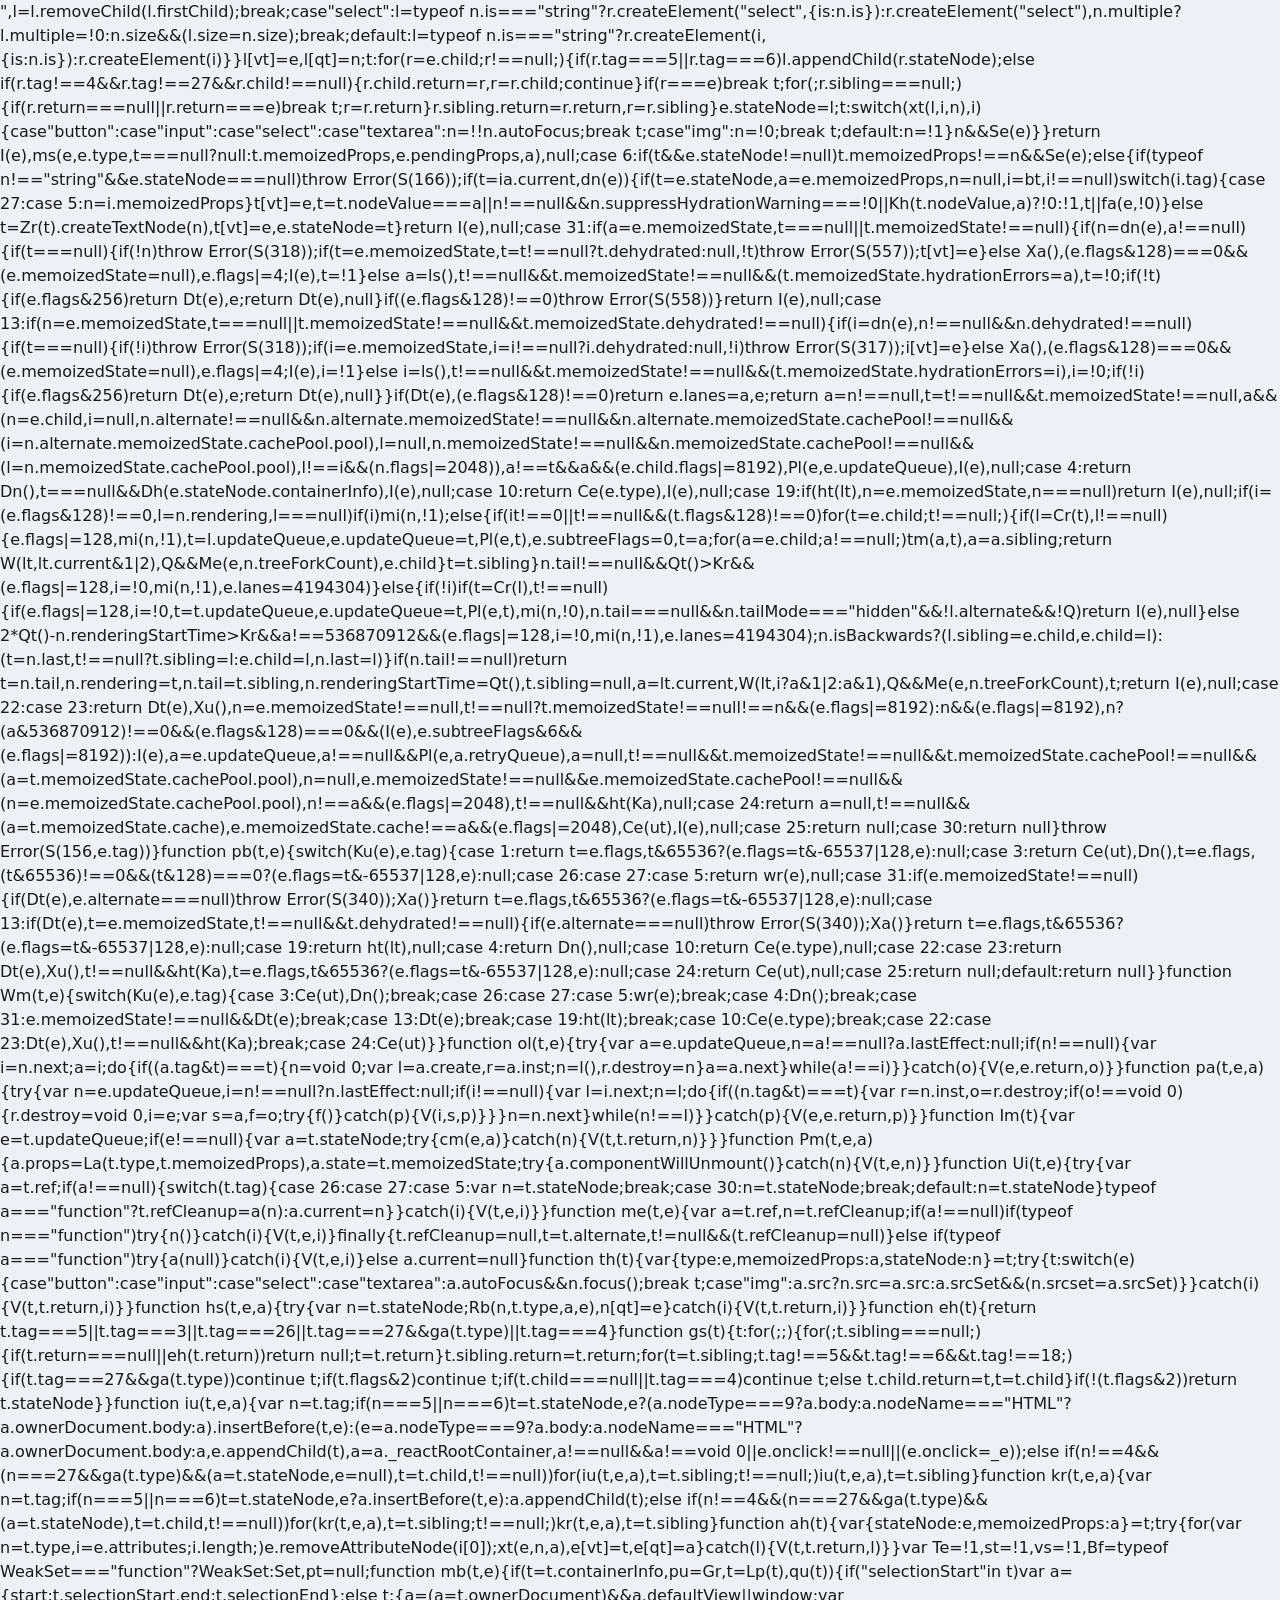
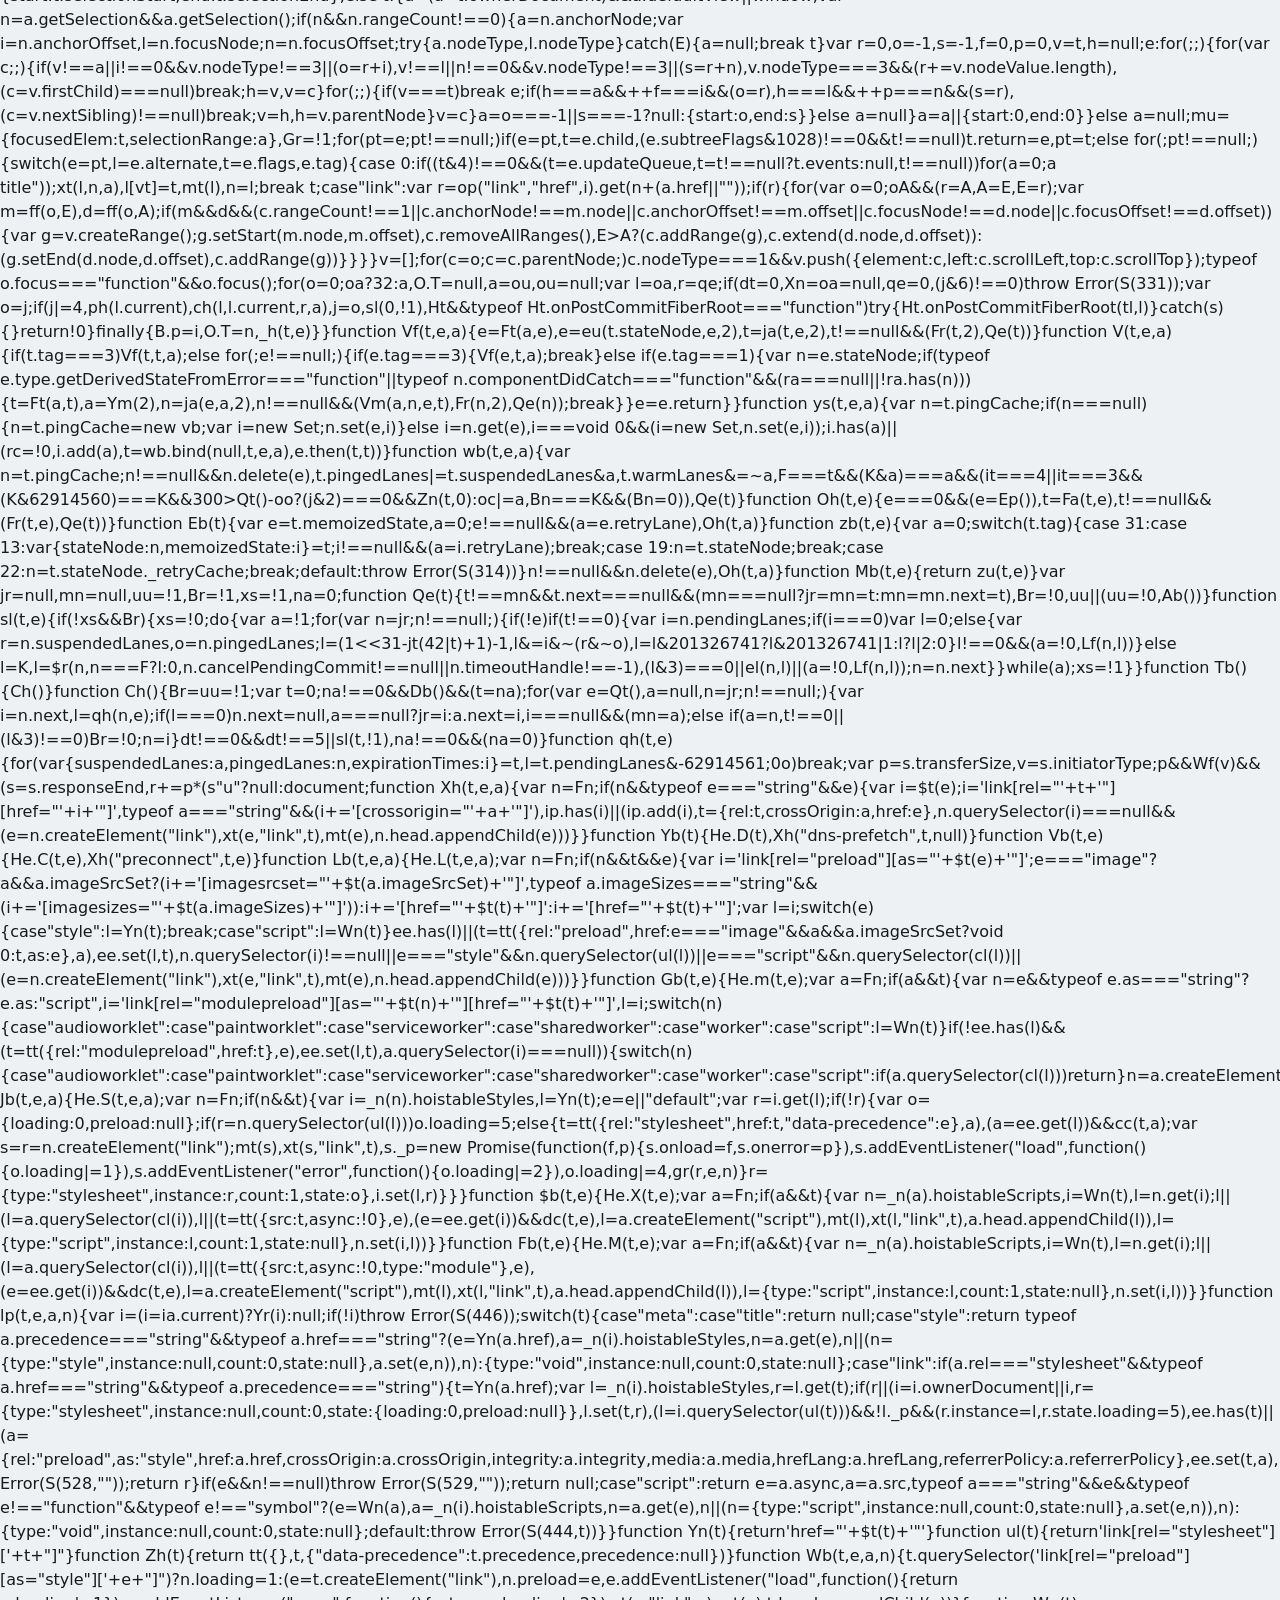
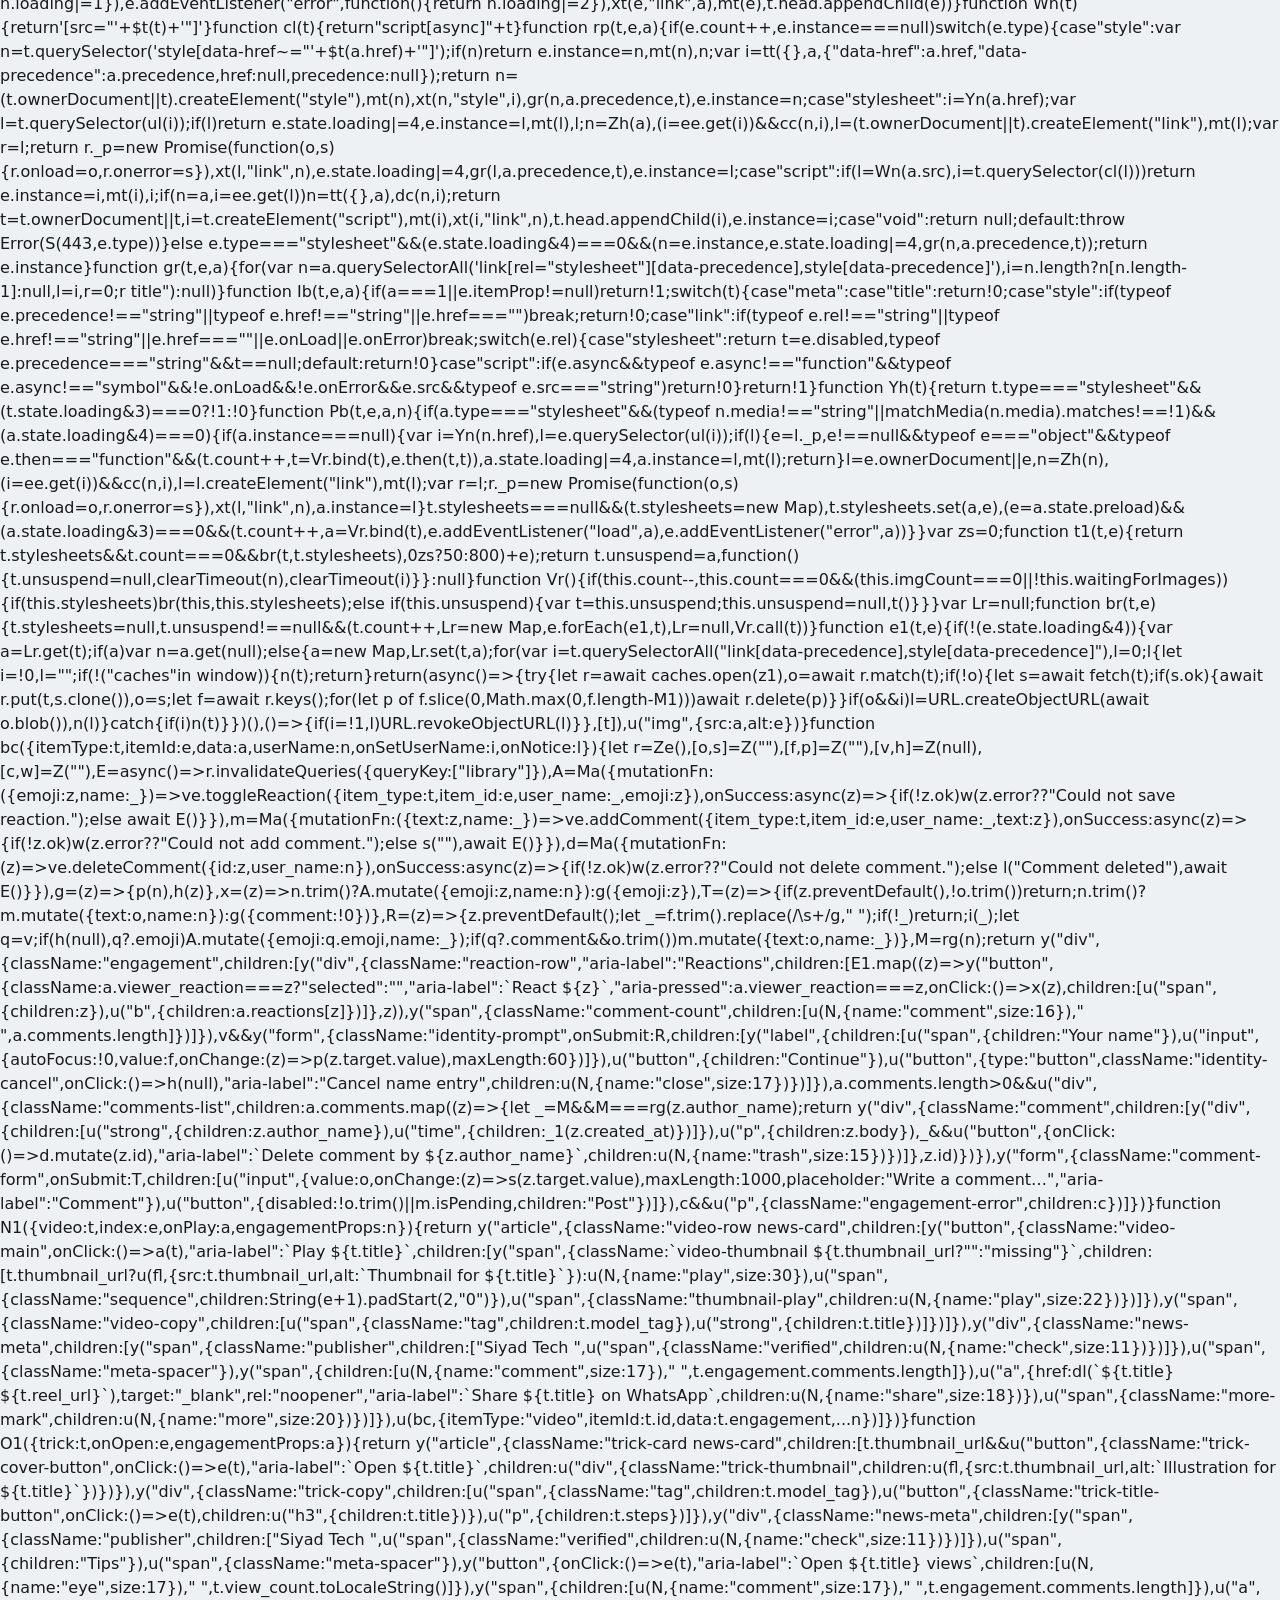
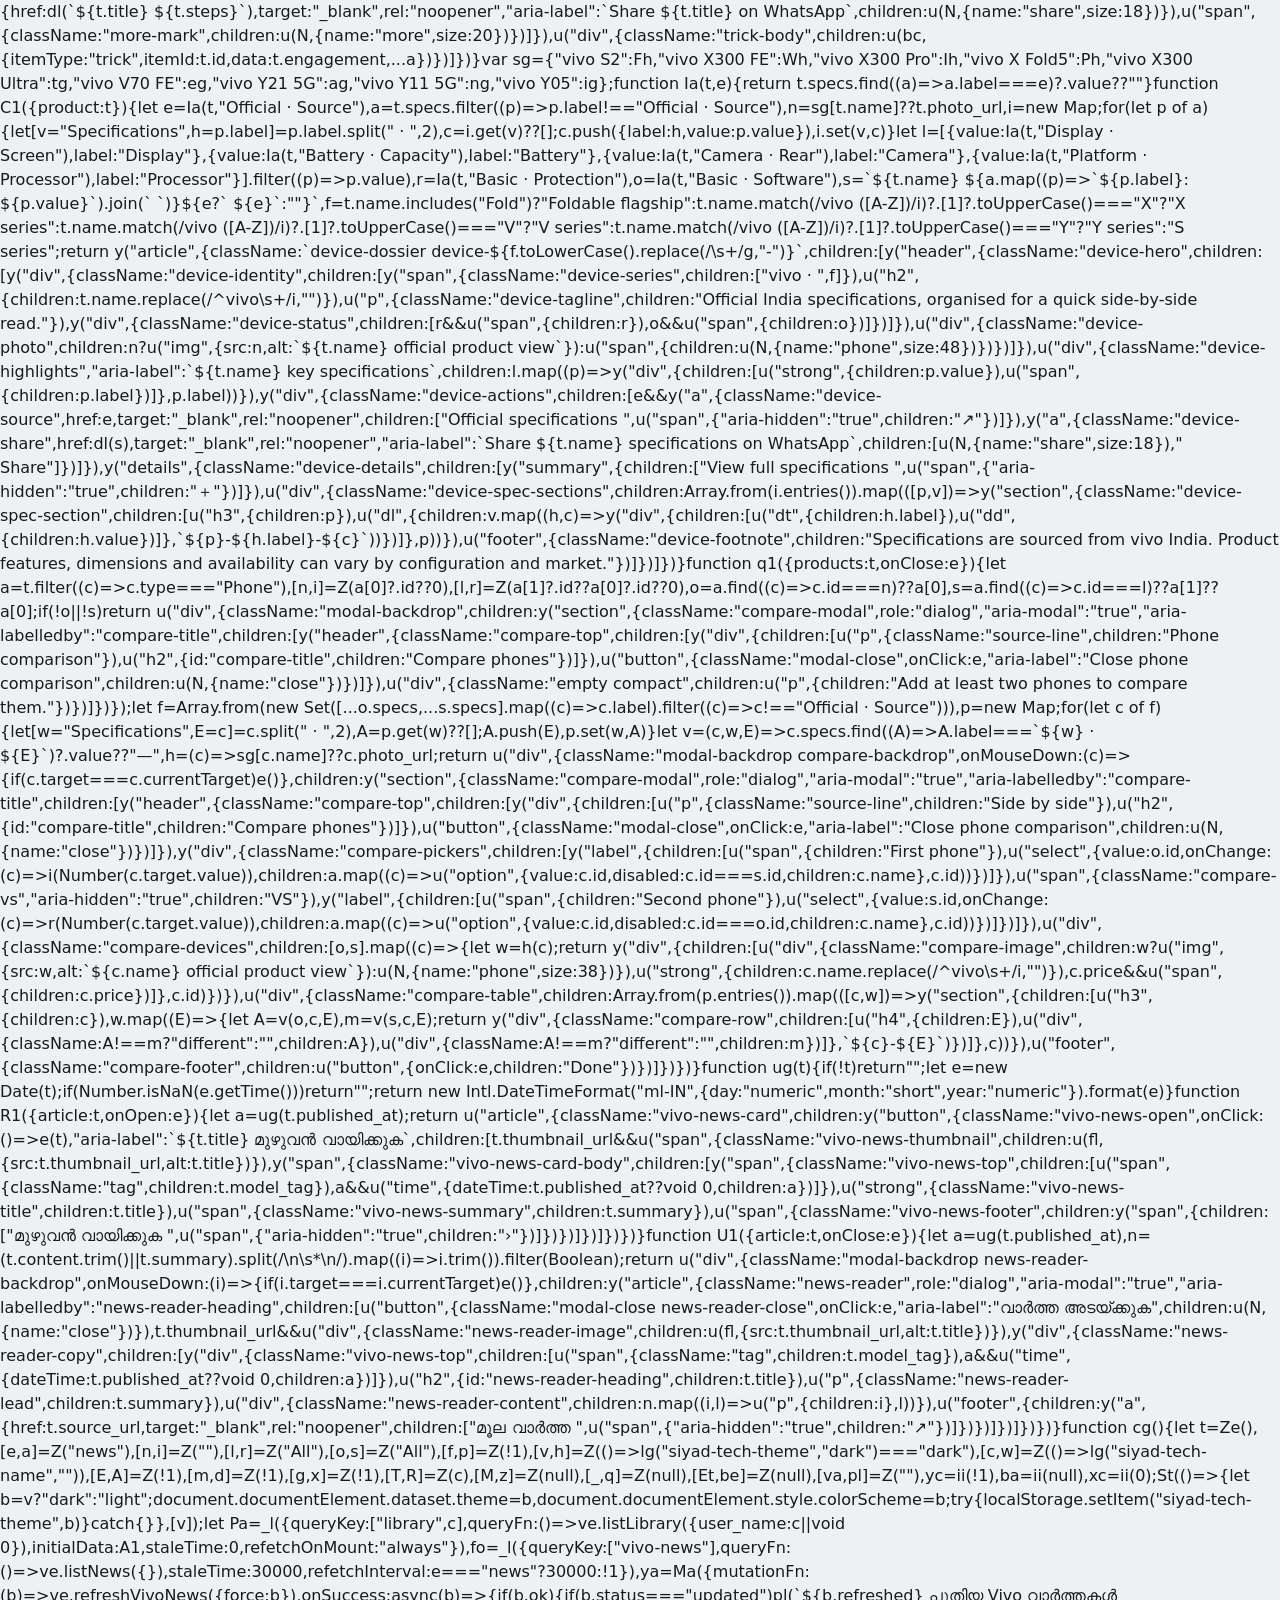
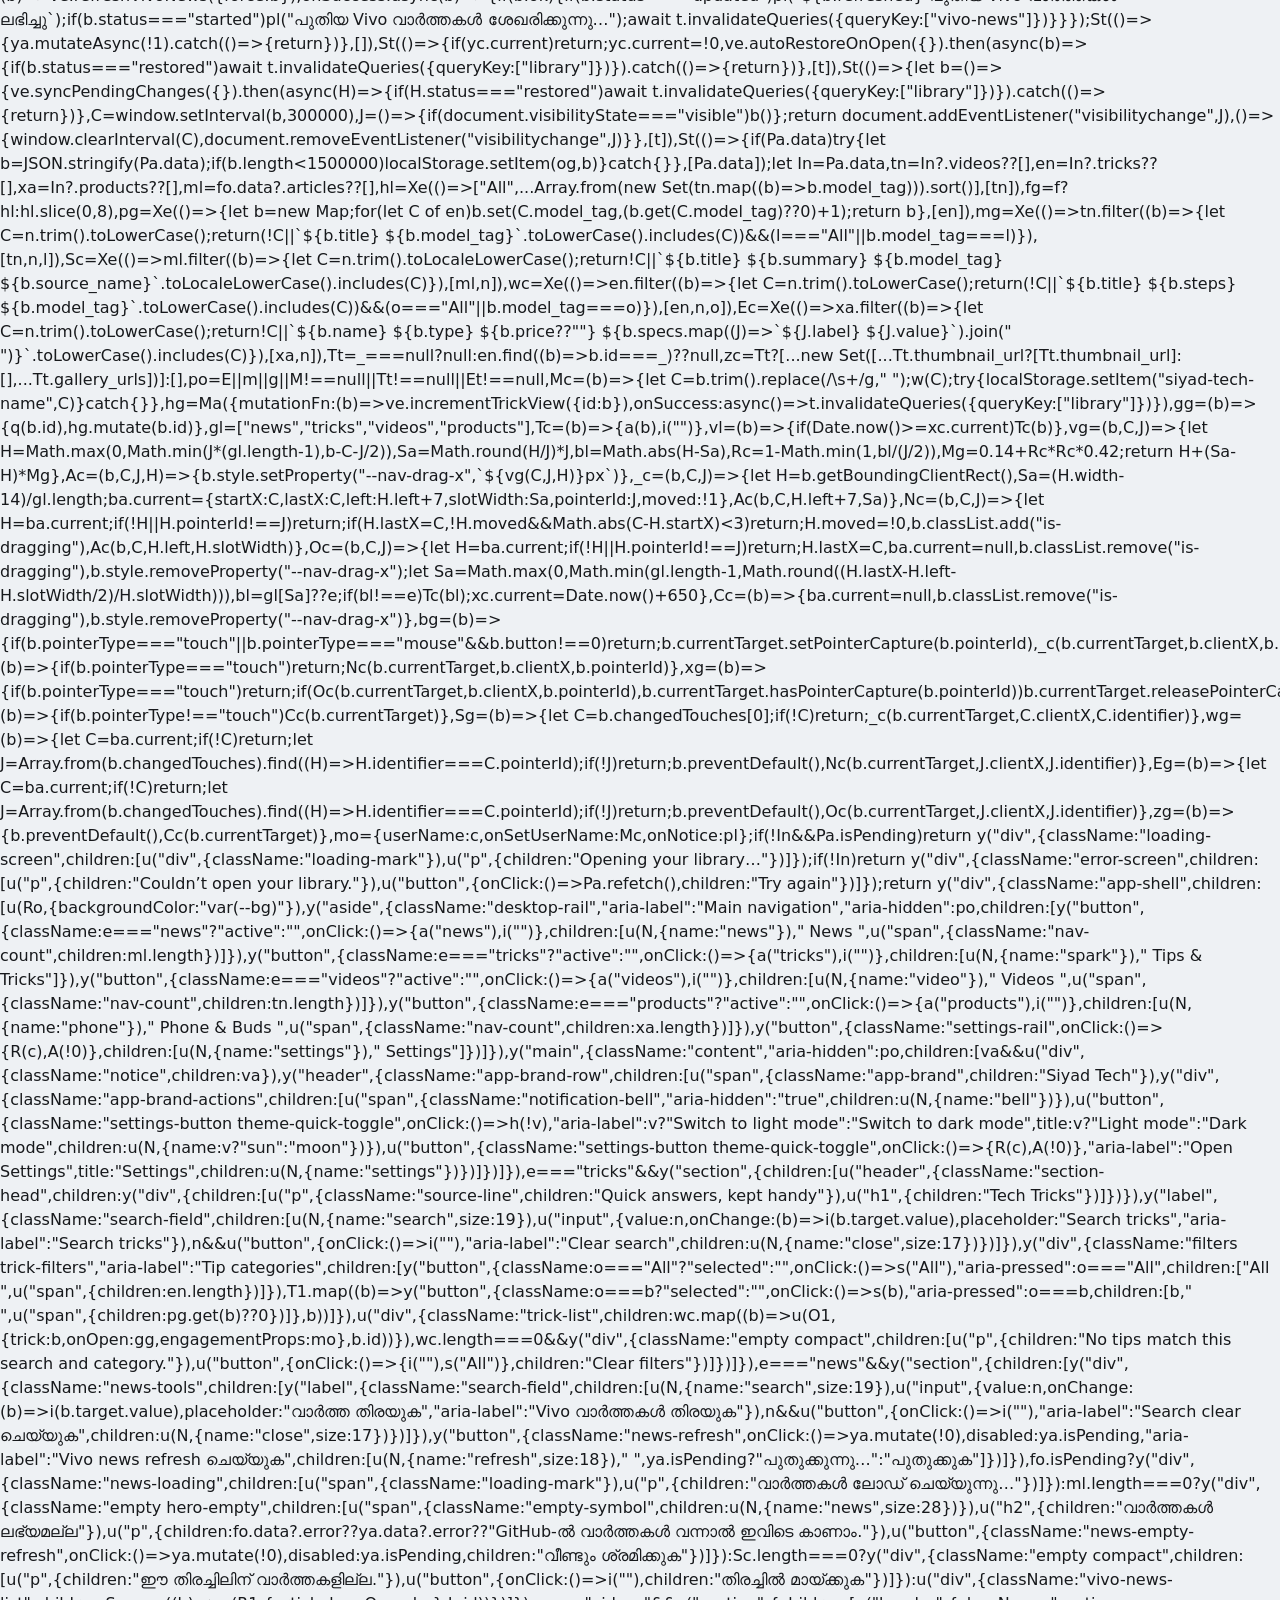
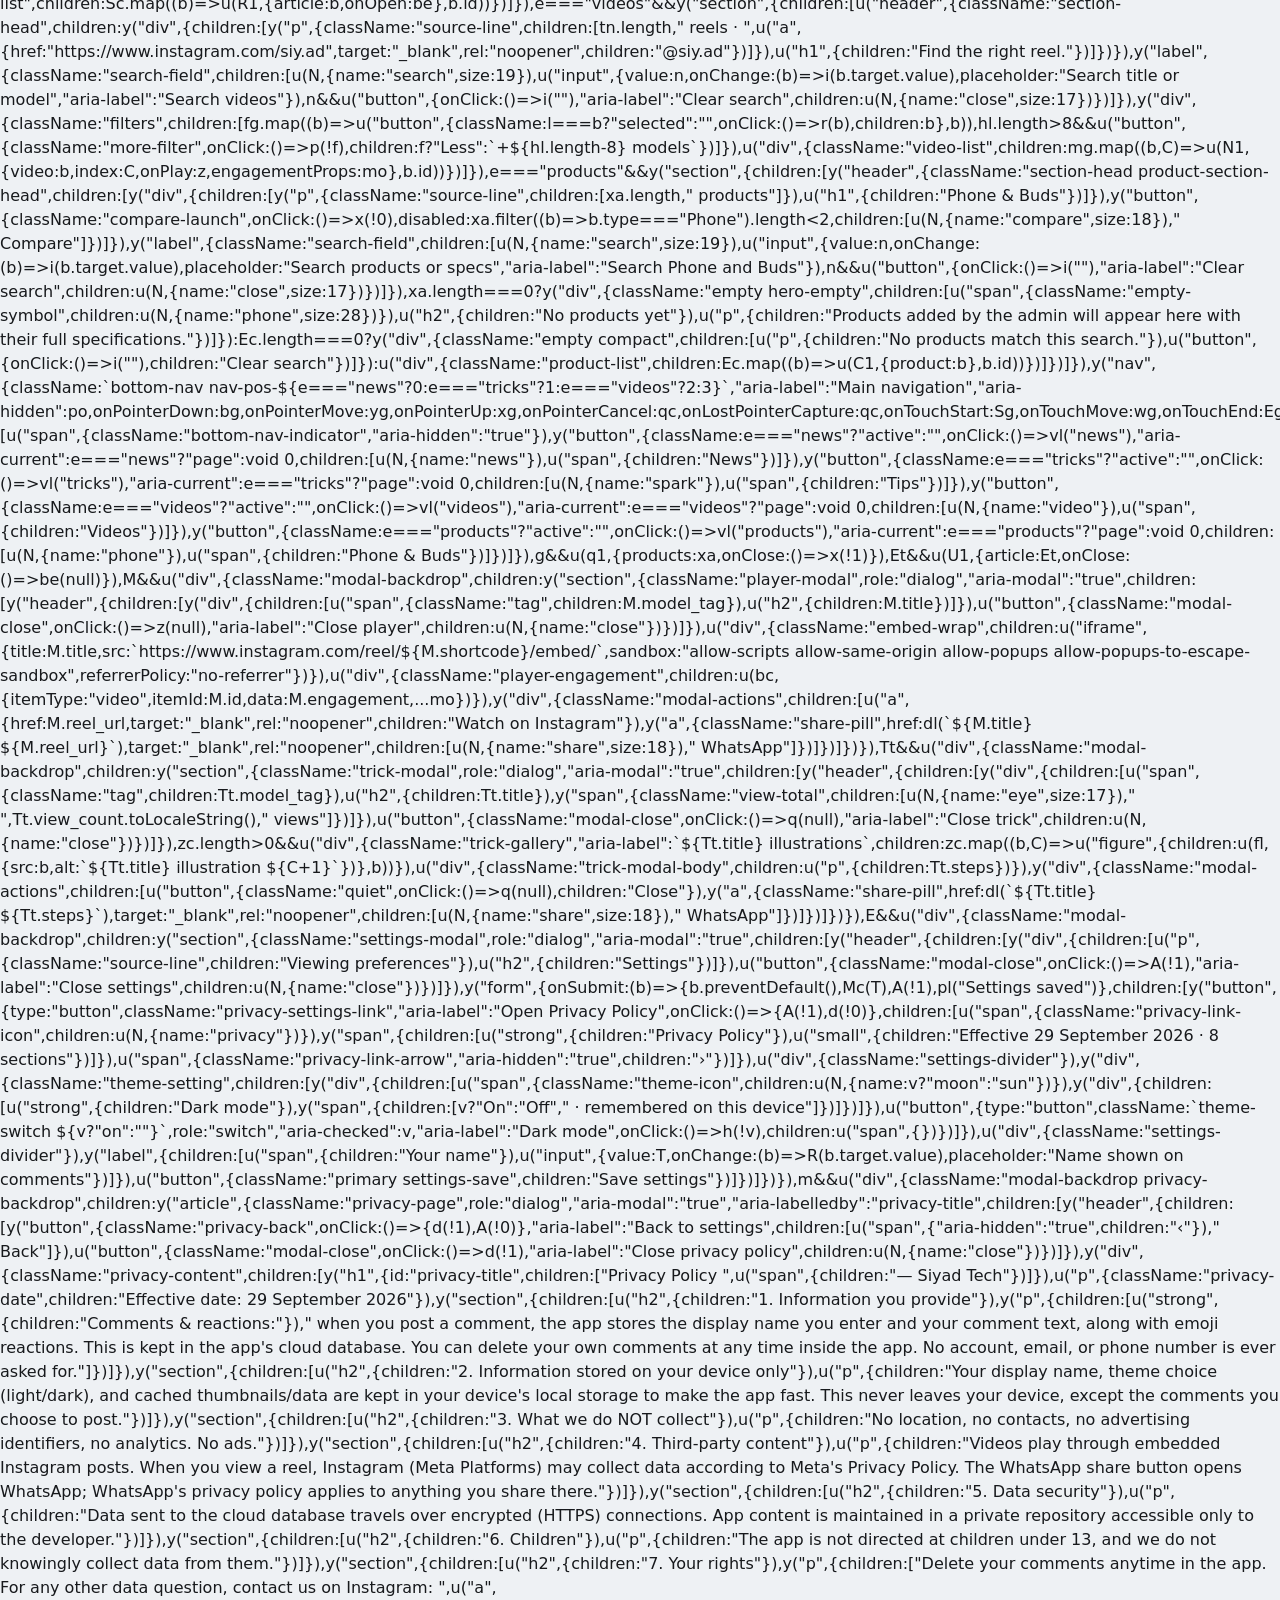
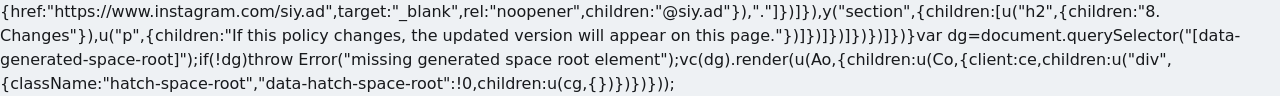
==== shot.html @ 083052ea "Temp screenshot page" ====
<!doctype html>
<html lang="ml">
<head>
<meta charset="utf-8">
<meta name="viewport" content="width=device-width, initial-scale=1, viewport-fit=cover">
<title>Siyad Tech</title>
<style>
:root{--buncss-light:initial;--buncss-dark: ;color-scheme:light dark;--twsa-safe-area-inset-top:env(safe-area-inset-top,0px);--twsa-safe-area-inset-right:env(safe-area-inset-right,0px);--twsa-safe-area-inset-bottom:env(safe-area-inset-bottom,0px);--twsa-safe-area-inset-left:env(safe-area-inset-left,0px)}@media (prefers-color-scheme:dark){:root{--buncss-light: ;--buncss-dark:initial}}html,[data-generated-space-root]{height:100%;min-height:100%}[data-generated-space-root]{overflow:auto;position:fixed;scrollbar-width:none;inset:0}.hatch-space-root[data-hatch-space-root]{--hatch-space-bottom-padding:calc(var(--bottom-padding,0px) + env(safe-area-inset-bottom,0px));box-sizing:border-box;min-height:calc(100% + var(--header-height,0px) + var(--hatch-space-bottom-padding));min-height:calc(100dvh + var(--header-height,0px) + var(--hatch-space-bottom-padding));padding-top:var(--header-height,0px);padding-bottom:var(--hatch-space-bottom-padding);background:var(--bg,#f4f7fb);color:var(--text,#0f172a)}@media (prefers-color-scheme:dark){.hatch-space-root[data-hatch-space-root]{background:var(--bg,#0c111b);color:var(--text,#e5eef9)}}[data-generated-space-root]::-webkit-scrollbar{display:none}/*! tailwindcss v4.0.9 | MIT License | https://tailwindcss.com */@layer theme,base,components,utilities;@layer theme{:root,:host{--default-transition-duration:.15s;--default-transition-timing-function:cubic-bezier(.4,0,.2,1)}}@layer base{*,:after,:before{box-sizing:border-box;border:0 solid;margin:0;padding:0}::backdrop{box-sizing:border-box;border:0 solid;margin:0;padding:0}::-webkit-file-upload-button{box-sizing:border-box;border:0 solid;margin:0;padding:0}::file-selector-button{box-sizing:border-box;border:0 solid;margin:0;padding:0}html,:host{-webkit-text-size-adjust:100%;tab-size:4;font-feature-settings:initial;font-variation-settings:initial;-webkit-tap-highlight-color:transparent;font-family:ui-sans-serif,system-ui,-apple-system,BlinkMacSystemFont,Segoe UI,Roboto,Noto Sans,Ubuntu,Cantarell,Helvetica Neue,sans-serif,Apple Color Emoji,Segoe UI Emoji,Segoe UI Symbol,Noto Color Emoji;line-height:1.5}hr{color:inherit;border-top-width:1px;height:0}abbr:where([title]){-webkit-text-decoration:underline dotted;text-decoration:underline dotted}h1,h2,h3,h4,h5,h6{font-size:inherit;font-weight:inherit}a{color:inherit;-webkit-text-decoration:inherit;text-decoration:inherit}b,strong{font-weight:bolder}code,kbd,samp,pre{font-feature-settings:initial;font-variation-settings:initial;font-family:ui-monospace,SFMono-Regular,Menlo,Monaco,Consolas,Liberation Mono,Courier New,monospace;font-size:1em}small{font-size:80%}sub,sup{position:relative;vertical-align:baseline;font-size:75%;line-height:0}sub{bottom:-.25em}sup{top:-.5em}table{text-indent:0;border-color:inherit;border-collapse:collapse}:-moz-focusring{outline:auto}progress{vertical-align:baseline}summary{display:list-item}ol,ul,menu{list-style:none}img,svg,video,canvas,audio,iframe,embed,object{display:block;vertical-align:middle}img,video{max-width:100%;height:auto}button,input,select,optgroup,textarea{font:inherit;font-feature-settings:inherit;font-variation-settings:inherit;letter-spacing:inherit;color:inherit;opacity:1;background-color:#0000;border-radius:0}::-webkit-file-upload-button{font:inherit;font-feature-settings:inherit;font-variation-settings:inherit;letter-spacing:inherit;color:inherit;opacity:1;background-color:#0000;border-radius:0}::file-selector-button{font:inherit;font-feature-settings:inherit;font-variation-settings:inherit;letter-spacing:inherit;color:inherit;opacity:1;background-color:#0000;border-radius:0}:where(select:-webkit-any([multiple],[size])) optgroup{font-weight:bolder}:where(select:-moz-any([multiple],[size])) optgroup{font-weight:bolder}:where(select:is([multiple],[size])) optgroup{font-weight:bolder}:where(select:-webkit-any([multiple],[size])) optgroup option{padding-inline-start:20px}:where(select:-moz-any([multiple],[size])) optgroup option{padding-inline-start:20px}:where(select:is([multiple],[size])) optgroup option{padding-inline-start:20px}::-webkit-file-upload-button{margin-inline-end:4px}::file-selector-button{margin-inline-end:4px}::placeholder{opacity:1}@supports ( not (-webkit-appearance: -apple-pay-button)) or (contain-intrinsic-size: 1px){::placeholder{color:color-mix(in oklab,currentcolor 50%,transparent)}}textarea{resize:vertical}::-webkit-search-decoration{-webkit-appearance:none}::-webkit-date-and-time-value{text-align:inherit;min-height:1lh}::-webkit-datetime-edit{display:inline-flex}::-webkit-datetime-edit-fields-wrapper{padding:0}::-webkit-datetime-edit{padding-block-start:0;padding-block-end:0}::-webkit-datetime-edit-year-field{padding-block-start:0;padding-block-end:0}::-webkit-datetime-edit-month-field{padding-block-start:0;padding-block-end:0}::-webkit-datetime-edit-day-field{padding-block-start:0;padding-block-end:0}::-webkit-datetime-edit-hour-field{padding-block-start:0;padding-block-end:0}::-webkit-datetime-edit-minute-field{padding-block-start:0;padding-block-end:0}::-webkit-datetime-edit-second-field{padding-block-start:0;padding-block-end:0}::-webkit-datetime-edit-millisecond-field{padding-block-start:0;padding-block-end:0}::-webkit-datetime-edit-meridiem-field{padding-block-start:0;padding-block-end:0}::-webkit-calendar-picker-indicator{line-height:1}:-moz-ui-invalid{box-shadow:none}button{appearance:button}input:where([type=button],[type=reset],[type=submit]){appearance:button}::-webkit-file-upload-button{appearance:button}::file-selector-button{appearance:button}::-webkit-inner-spin-button{height:auto}::-webkit-outer-spin-button{height:auto}[hidden]:where(:not([hidden=until-found])){display:none!important}}@layer utilities{.visible{visibility:visible}.fixed{position:fixed}.relative{position:relative}.static{position:static}.\!container{width:100%!important}@media (min-width:40rem){.\!container{max-width:40rem!important}}@media (min-width:48rem){.\!container{max-width:48rem!important}}@media (min-width:64rem){.\!container{max-width:64rem!important}}@media (min-width:80rem){.\!container{max-width:80rem!important}}@media (min-width:96rem){.\!container{max-width:96rem!important}}.container{width:100%}@media (min-width:40rem){.container{max-width:40rem}}@media (min-width:48rem){.container{max-width:48rem}}@media (min-width:64rem){.container{max-width:64rem}}@media (min-width:80rem){.container{max-width:80rem}}@media (min-width:96rem){.container{max-width:96rem}}.flex{display:flex}.hidden{display:none}.inline{display:inline}.resize{resize:both}.blur{--tw-blur:blur(8px);filter:var(--tw-blur,)var(--tw-brightness,)var(--tw-contrast,)var(--tw-grayscale,)var(--tw-hue-rotate,)var(--tw-invert,)var(--tw-saturate,)var(--tw-sepia,)var(--tw-drop-shadow,)}.filter{filter:var(--tw-blur,)var(--tw-brightness,)var(--tw-contrast,)var(--tw-grayscale,)var(--tw-hue-rotate,)var(--tw-invert,)var(--tw-saturate,)var(--tw-sepia,)var(--tw-drop-shadow,)}.transition{transition-property:color,background-color,border-color,outline-color,text-decoration-color,fill,stroke,--tw-gradient-from,--tw-gradient-via,--tw-gradient-to,opacity,box-shadow,transform,translate,scale,rotate,filter,-webkit-backdrop-filter,backdrop-filter;transition-timing-function:var(--tw-ease,var(--default-transition-timing-function));transition-duration:var(--tw-duration,var(--default-transition-duration))}.safe{--twsa-safe-area-inset-top:env(safe-area-inset-top);--twsa-safe-area-inset-right:env(safe-area-inset-right);--twsa-safe-area-inset-bottom:env(safe-area-inset-bottom);--twsa-safe-area-inset-left:env(safe-area-inset-left)}}:root{--twsa-safe-area-inset-top:env(safe-area-inset-top);--twsa-safe-area-inset-right:env(safe-area-inset-right);--twsa-safe-area-inset-bottom:env(safe-area-inset-bottom);--twsa-safe-area-inset-left:env(safe-area-inset-left);--buncss-light:initial;--buncss-dark: ;--buncss-light:initial;--buncss-dark: ;color-scheme:light;--bg:#e7ecef;--surface:#f8fafb;--surface-strong:#fff;--text:#111416;--dim:#66727a;--border:#cbd4d9;--accent:#087fb4;--accent-strong:#045f89;--accent-soft:#d5effb;--signal:#d95121;--danger:#bd2c2c;--glass-bg:#f8fafbc2;--glass-bg-strong:#ffffffdb;--glass-border:#ffffffbd;--glass-edge:#087fb41f;--glass-shadow:0 8px 24px #1426301a;--radius:14px;--space-surface:var(--surface);--space-surface-alt:var(--surface-strong);--space-muted:var(--dim);--space-border:var(--border);--space-accent:var(--accent);font-family:Avenir Next,Noto Sans Malayalam,system-ui,-apple-system,BlinkMacSystemFont,Segoe UI,Roboto,Noto Sans,Ubuntu,Cantarell,Helvetica Neue,sans-serif}:root[data-theme=dark]{--buncss-light: ;--buncss-dark:initial;color-scheme:dark;--bg:#111416;--surface:#191d20;--surface-strong:#22272b;--text:#e7ecef;--dim:#aab4ba;--border:#343c41;--accent:#38bdf8;--accent-strong:#82d9fc;--accent-soft:#123848;--signal:#ff8a5b;--danger:#ff7373;--glass-bg:#191d20c2;--glass-bg-strong:#22272bdb;--glass-border:#ffffff1f;--glass-edge:#38bdf829;--glass-shadow:0 10px 28px #00000057}*{box-sizing:border-box}html{background:var(--bg)}body{background:var(--bg);color:var(--text);margin:0}button,input,textarea{font:inherit}button,a{-webkit-tap-highlight-color:transparent}button{color:inherit}.sr-only{position:absolute;overflow:hidden;clip:rect(0,0,0,0);white-space:nowrap;border:0;width:1px;height:1px;margin:-1px;padding:0}.app-shell{background:var(--bg);min-height:100vh}.content{width:min(100%,780px);margin:0 auto;padding:16px 16px 104px}.section-head{display:flex;justify-content:space-between;align-items: center;gap:14px;margin-bottom:12px}.source-line{color:var(--dim);letter-spacing:.01em;margin:0 0 3px;font-size:12px;font-weight:650}.source-line a{color:var(--accent);text-decoration:none}h1{letter-spacing:-.04em;max-width:600px;margin:0;font-size:clamp(28px,7.5vw,42px);font-weight:760;line-height:1}.head-actions{display:flex;align-items: center;gap:8px}.round-add{background:var(--accent);color:#06151c;display:grid;cursor:pointer;border:0;border-radius:50%;flex:0 0 48px;place-items: center;width:48px;height:48px}.settings-button{display:grid;border:1px solid var(--border);color:var(--dim);cursor:pointer;background:0 0;border-radius:50%;flex:0 0 44px;place-items: center;width:44px;height:44px}.form-head-row{display:flex;justify-content:space-between;align-items: flex-start;gap:18px}.search-field{display:flex;border-bottom:1px solid var(--border);color:var(--dim);background:0 0;align-items: center;gap:9px;height:44px;padding:0 5px}.search-field:focus-within{border-color:var(--accent);color:var(--accent)}.search-field input{outline:none;color:var(--text);background:0 0;border:0;flex:1;min-width:0;font-size:16px}.search-field input::placeholder{color:var(--dim)}.search-field button{color:var(--dim);cursor:pointer;background:0 0;border:0;padding:8px}.filters{position:relative;display:flex;border:1px solid var(--glass-border);background:var(--glass-bg);box-shadow:inset 0 1px 0 var(--glass-border),0 4px 16px #1426300d;-webkit-backdrop-filter:saturate(125%)blur(10px);backdrop-filter:saturate(125%)blur(10px);border-radius:14px;flex-wrap:wrap;gap:8px;margin-top:10px;padding:10px}.filters button,.kind-switch button{border:1px solid color-mix(in srgb,var(--border)82%,transparent);background:color-mix(in srgb,var(--glass-bg-strong)58%,transparent);color:var(--dim);cursor:pointer;border-radius:999px;padding:7px 11px;font-size:12px;font-weight:680}.filters button.selected,.kind-switch button.selected{border-color:color-mix(in srgb,var(--accent)54%,var(--glass-border));background:color-mix(in srgb,var(--accent-soft)82%,transparent);color:var(--accent-strong);box-shadow:inset 0 1px #ffffff8f}.filters .more-filter{color:var(--accent);border-style:dashed}.trick-filters{overflow-x:auto;scrollbar-width:none;overscroll-behavior-inline:contain;scroll-snap-type:inline proximity;border-width:1px 0;border-radius:0;flex-wrap:nowrap;gap:7px;width:calc(100% + 32px);margin:10px 0 0 -16px;padding:10px 16px}.trick-filters::-webkit-scrollbar{display:none}.trick-filters button{display:inline-flex;white-space:nowrap;scroll-snap-align:start;flex:none;align-items: center;gap:6px}.trick-filters button span{background:var(--surface-strong);color:var(--dim);font-variant-numeric:tabular-nums;border-radius:999px;min-width:20px;padding:2px 5px;font-size:11px;line-height:1.2}.trick-filters button.selected span{background:color-mix(in srgb,var(--accent)16%,var(--surface-strong));color:var(--accent-strong)}.nav-count{color:currentColor;font-variant-numeric:tabular-nums;opacity:.72;font-size:11px;font-weight:760}.result-line{display:flex;color:var(--dim);justify-content:space-between;align-items: center;padding:8px 0 4px;font-size:12px}.result-line button{color:var(--accent);cursor:pointer;background:0 0;border:0;font-weight:700}.video-list{border-top:1px solid var(--border);margin-top:8px}.video-row{position:relative;border-bottom:1px solid var(--border)}.video-content{display:grid;grid-template-columns:minmax(0,1fr)auto;align-items:stretch}.video-main{display:grid;grid-template-columns:84px minmax(0,1fr);text-align:left;cursor:pointer;background:0 0;border:0;align-items: center;gap:14px;min-width:0;padding:14px 6px 12px 0}.video-thumbnail{position:relative;aspect-ratio:4/5;overflow:hidden;display:grid;background:var(--surface-strong);color:var(--accent);border-radius:10px;place-items: center;width:84px}.video-thumbnail img{object-fit:cover;display:block;width:100%;height:100%}.video-thumbnail.missing{border:1px solid var(--border)}.sequence{position:absolute;color:#fff;letter-spacing:-.03em;text-align:center;font-variant-numeric:tabular-nums;background:#0a0d10c9;border-radius:5px;min-width:29px;padding:4px 5px;font-size:11px;line-height:1;bottom:6px;left:6px}.video-copy{display:flex;flex-direction:column;align-items: flex-start;min-width:0}.tag{display:inline-flex;background:var(--accent-soft);color:var(--accent-strong);letter-spacing:.02em;border-radius:5px;width:-moz-fit-content;width:fit-content;padding:4px 8px;font-size:11px;font-weight:760;line-height:1}.video-copy strong{display:block;letter-spacing:-.014em;overflow-wrap:anywhere;margin-top:10px;font-size:17px;line-height:1.34}.play-label{display:inline-flex;color:var(--signal);align-items: center;gap:4px;margin-top:14px;font-size:13px;font-weight:760}.row-actions{display:flex;flex-direction:column;justify-content:center;gap:7px;padding-left:5px}.icon-action{display:grid;background:var(--surface);color:var(--dim);text-decoration:none;cursor:pointer;border:0;border-radius:50%;place-items: center;width:42px;height:42px}.icon-action.share-action{color:var(--accent)}.engagement{padding:0 0 15px}.reaction-row{display:flex;align-items: center;gap:7px;min-height:42px;padding:7px 0}.reaction-row button{display:inline-flex;border:1px solid var(--border);background:var(--surface);cursor:pointer;border-radius:999px;justify-content:center;align-items: center;gap:5px;min-width:48px;height:36px}.reaction-row button span{font-size:17px;line-height:1}.reaction-row button b{color:var(--dim);font-variant-numeric:tabular-nums;font-size:11px}.reaction-row button.selected{border-color:var(--accent);background:var(--accent-soft)}.reaction-row button.selected b{color:var(--accent-strong)}.comment-count{display:inline-flex;color:var(--dim);align-items: center;gap:5px;margin-left:auto;font-size:12px}.comments-list{display:grid;gap:8px;margin:5px 0 10px}.comment{position:relative;background:var(--surface);border-radius:9px;padding:10px 36px 10px 12px}.comment>div{display:flex;flex-wrap:wrap;align-items:baseline;gap:7px}.comment strong{font-size:12px}.comment time{color:var(--dim);font-size:10px}.comment p{color:var(--text);white-space:pre-wrap;overflow-wrap:anywhere;margin:4px 0 0;font-size:13px;line-height:1.42}.comment>button{position:absolute;display:grid;color:var(--dim);cursor:pointer;background:0 0;border:0;place-items: center;width:28px;height:28px;top:7px;right:7px}.comment-form{display:grid;grid-template-columns:minmax(0,1fr)auto;gap:8px}.comment-form input,.identity-prompt input{border:1px solid var(--border);background:var(--surface);color:var(--text);outline:none;border-radius:9px;width:100%;min-width:0;height:40px;padding:0 11px;font-size:13px}.comment-form input:focus,.identity-prompt input:focus{border-color:var(--accent)}.comment-form button,.identity-prompt>button{background:var(--accent-soft);color:var(--accent-strong);cursor:pointer;border:0;border-radius:9px;min-width:54px;font-size:12px;font-weight:760}.comment-form button:disabled{opacity:.45;cursor:default}.identity-prompt{position:relative;display:grid;grid-template-columns:minmax(0,1fr)auto auto;background:var(--surface-strong);border-radius:10px;align-items: end;gap:8px;margin:2px 0 10px;padding:12px}.identity-prompt label{display:grid;color:var(--dim);gap:5px;font-size:11px;font-weight:700}.identity-prompt .identity-cancel{color:var(--dim);background:0 0;min-width:40px}.engagement-error{color:var(--danger);margin:7px 0 0;font-size:12px}.trick-list{display:grid;gap:10px;margin-top:8px}.trick-card{overflow:hidden;background:var(--surface);border-radius:12px}.trick-summary{display:grid;grid-template-columns:104px minmax(0,1fr);gap:13px;padding:12px 12px 8px}.trick-summary:not(:has(.trick-cover-button)){grid-template-columns:minmax(0,1fr)}.trick-cover-button{align-self: start}.trick-thumbnail{aspect-ratio:1;overflow:hidden;background:var(--surface-strong);border-radius:9px;width:104px}.trick-thumbnail img{display:block;object-fit:cover;width:100%;height:100%}.trick-copy{min-width:0}.trick-body{padding:0 12px 12px}.trick-top{display:flex;color:var(--signal);justify-content:space-between;align-items: center}.trick-card h3{letter-spacing:-.015em;margin:9px 0 5px;font-size:17px;line-height:1.22}.trick-card p{display:-webkit-box;overflow:hidden;color:var(--dim);white-space:pre-wrap;overflow-wrap:anywhere;-webkit-line-clamp:3;-webkit-box-orient:vertical;margin:0;font-size:13px;line-height:1.48}.trick-actions{display:flex;border-top:1px solid var(--border);flex-wrap:wrap;align-items: center;gap:10px 16px;margin-top:5px;padding-top:10px}.trick-actions .view-action{color:var(--text);font-variant-numeric:tabular-nums}.trick-card .engagement{border-top:1px solid var(--border);margin-top:8px;padding-top:4px;padding-bottom:0}.trick-card .comment,.trick-card .comment-form input{background:var(--surface-strong)}.text-action{display:inline-flex;color:var(--accent);text-decoration:none;cursor:pointer;background:0 0;border:0;align-items: center;gap:7px;font-size:13px;font-weight:760}.vivo-news-list{display:grid;gap:10px;margin-top:14px}.news-section-head{align-items: flex-start}.news-updated{color:var(--dim);margin:8px 0 0;font-size:11px}.news-refresh{display:inline-flex;border:1px solid var(--glass-border);background:var(--glass-bg-strong);color:var(--accent-strong);box-shadow:inset 0 1px 0 var(--glass-border);cursor:pointer;border-radius:999px;flex:none;align-items: center;gap:7px;min-height:40px;margin-top:2px;padding:0 12px;font-size:12px;font-weight:760}.news-refresh:disabled,.news-empty-refresh:disabled{opacity:.55;cursor:wait}.vivo-news-card{overflow:hidden;border:1px solid var(--glass-border);background:var(--glass-bg);box-shadow:inset 0 1px 0 var(--glass-border),0 4px 16px #1426300f;-webkit-backdrop-filter:saturate(125%)blur(10px);backdrop-filter:saturate(125%)blur(10px);border-radius:13px}.vivo-news-open{display:block;color:inherit;text-align:start;cursor:pointer;background:0 0;border:0;width:100%;padding:0}.vivo-news-thumbnail{display:block;aspect-ratio:16/9;overflow:hidden;background:var(--surface-strong)}.vivo-news-thumbnail img{display:block;object-fit:cover;width:100%;height:100%}.vivo-news-card-body{display:block;padding:16px}.vivo-news-top{display:flex;justify-content:space-between;align-items: center;gap:12px}.vivo-news-top time{color:var(--dim);white-space:nowrap;font-size:11px}.vivo-news-title{display:block;letter-spacing:-.018em;margin:11px 0 7px;font-size:19px;line-height:1.32}.vivo-news-summary{display:-webkit-box;overflow:hidden;color:var(--dim);-webkit-line-clamp:3;-webkit-box-orient:vertical;font-size:14px;line-height:1.65}.vivo-news-footer{display:flex;border-top:1px solid var(--border);justify-content:flex-end;align-items: center;gap:14px;margin-top:14px;padding-top:12px}.vivo-news-footer>span{overflow:hidden;color:var(--dim);text-overflow:ellipsis;white-space:nowrap;min-width:0;font-size:11px;font-weight:680}.vivo-news-footer>span:last-child{color:var(--accent-strong);flex:none;font-size:12px;font-weight:760}.news-reader-backdrop{padding:0}.news-reader{position:relative;overflow:auto;overscroll-behavior:contain;background:var(--surface);width:100%;max-height:100%}.news-reader-close{position:fixed;z-index:2;top:max(14px,env(safe-area-inset-top));color:#fff;-webkit-backdrop-filter:blur(12px);backdrop-filter:blur(12px);background:#081119c2;right:14px}.news-reader-image{aspect-ratio:16/9;overflow:hidden;background:var(--surface-strong)}.news-reader-image img{display:block;object-fit:cover;width:100%;height:100%}.news-reader-copy{padding:22px 18px calc(42px + env(safe-area-inset-bottom));max-width:720px;margin:0 auto}.news-reader-copy h2{letter-spacing:-.03em;margin:15px 0 12px;font-size:clamp(25px,7vw,38px);line-height:1.24}.news-reader-lead{color:var(--dim);margin:0;font-size:16px;line-height:1.65}.news-reader-content{margin-top:25px}.news-reader-content p{color:var(--text);white-space:pre-wrap;margin:0 0 18px;font-size:16px;line-height:1.78}.news-reader-copy footer{display:flex;border-top:1px solid var(--border);color:var(--dim);justify-content:flex-end;align-items: center;gap:16px;margin-top:30px;padding-top:18px;font-size:13px;font-weight:700}.news-reader-copy footer a{color:var(--accent-strong);text-decoration:none}.news-loading{display:grid;color:var(--dim);place-content: center;justify-items:center;gap:12px;min-height:45vh;font-size:13px}.news-empty-refresh{background:var(--accent-soft);color:var(--accent-strong);cursor:pointer;border:0;border-radius:9px;margin-top:18px;padding:10px 14px;font-weight:750}.product-list{display:grid;gap:12px;margin-top:16px}.product-card{overflow:hidden;border:1px solid var(--border);background:var(--surface);border-radius:14px}.product-photo{aspect-ratio:16/9;overflow:hidden;background:var(--surface-strong)}.product-photo img{display:block;object-fit:cover;width:100%;height:100%}.product-card-body{padding:15px}.product-heading{display:flex;justify-content:space-between;align-items: flex-start;gap:14px}.product-heading>div{min-width:0}.product-heading h2{letter-spacing:-.025em;overflow-wrap:anywhere;margin:9px 0 0;font-size:22px;line-height:1.15}.product-price{color:var(--accent-strong);margin:5px 0 0;font-size:16px;font-weight:780}.spec-table{border-top:1px solid var(--border);margin:16px 0 0}.spec-table>div{display:grid;grid-template-columns:minmax(92px,35%)minmax(0,1fr);border-bottom:1px solid var(--border);gap:14px;padding:11px 0}.spec-table>div:last-child{border-bottom:0;padding-bottom:0}.spec-table dt{color:var(--dim);font-size:12px;font-weight:700}.spec-table dd{color:var(--text);overflow-wrap:anywhere;min-width:0;margin:0;font-size:14px;line-height:1.42}.empty{text-align:center}.hero-empty{display:flex;flex-direction:column;justify-content:center;align-items: center;min-height:55vh;padding:46px 14px}.empty-symbol{display:grid;color:var(--signal);border:1px solid var(--border);border-radius:50%;place-items: center;width:66px;height:66px}.empty h2{letter-spacing:-.03em;margin:22px 0 8px;font-size:25px}.empty p{color:var(--dim);max-width:400px;margin:0 auto;line-height:1.55}.empty.compact{padding:72px 20px}.empty.compact button{color:var(--accent);cursor:pointer;background:0 0;border:0;margin-top:16px;font-weight:750}.primary{display:inline-flex;background:var(--accent);color:#06151c;cursor:pointer;border:0;border-radius:10px;justify-content:center;align-items: center;gap:10px;min-height:52px;margin-top:24px;padding:0 20px;font-weight:780}.form-section{max-width:620px;margin:0 auto}.form-section h1{margin-bottom:26px}.kind-switch{display:grid;grid-template-columns:1fr 1fr;background:var(--surface);border-radius:13px;gap:8px;margin-bottom:28px;padding:5px}.kind-switch button{display:flex;border:0;border-radius:9px;justify-content:center;align-items: center;gap:8px;padding:11px}.form-section form{display:grid;gap:20px}.form-section label{display:grid;color:var(--text);gap:8px;font-size:13px;font-weight:740}.form-section label small{color:var(--dim);font-size:12px;font-weight:500}.form-section input,.form-section textarea{border:1px solid var(--border);background:var(--surface);color:var(--text);outline:none;border-radius:10px;width:100%;padding:14px;font-size:16px;line-height:1.45}.form-section input:focus,.form-section textarea:focus{border-color:var(--accent);box-shadow:0 0 0 3px color-mix(in srgb,var(--accent)18%,transparent)}.form-section textarea{resize:vertical;min-height:160px}.form-error{color:var(--danger);margin:-4px 0 0;font-size:13px}.submit{width:100%;margin-top:4px}.submit:disabled{opacity:.55;cursor:wait}.edit-footer{display:flex;justify-content:space-between;align-items: center;gap:12px;padding-top:8px}.quiet,.danger-link{cursor:pointer;background:0 0;border:0;min-height:44px;font-weight:720}.quiet{color:var(--dim)}.danger-link{display:inline-flex;color:var(--danger);align-items: center;gap:7px}.notice{position:fixed;z-index:30;top:max(12px,env(safe-area-inset-top));background:var(--text);color:var(--bg);border-radius:999px;padding:10px 15px;font-size:13px;font-weight:720;left:50%;transform:translate(-50%);box-shadow:0 10px 30px #0003}.bottom-nav{position:fixed;z-index:20;left:50%;bottom:max(12px,env(safe-area-inset-bottom));display:grid;grid-template-columns:repeat(4,minmax(0,1fr));overflow:hidden;isolation:isolate;touch-action:none;overscroll-behavior:contain;user-select:none;-webkit-user-select:none;border:1px solid color-mix(in srgb,white 66%,var(--border));background:color-mix(in srgb,var(--surface-strong)60%,transparent);box-shadow:inset 0 1px 0 #ffffffd1,inset 0 -1px 0 color-mix(in srgb,var(--accent)11%,transparent),0 1px 2px #0a18201a,0 12px 34px #0a18202e;-webkit-backdrop-filter:blur(24px)saturate(180%);backdrop-filter:blur(24px)saturate(180%);border-radius:999px;width:min(100% - 24px,520px);height:70px;padding:7px;transform:translate(-50%)}.bottom-nav:before{content:"";position:absolute;z-index:-1;opacity:.76;pointer-events:none;background:linear-gradient(#ffffff8a,#ffffff14 72%,#0000);border-radius:999px 999px 48% 48%;height:46%;inset:1px 9px auto}.bottom-nav:after{content:"";position:absolute;z-index:-1;filter:blur(13px);pointer-events:none;background:#ffffff4d;border-radius:50%;width:48%;height:46px;top:-20px;left:10%;transform:rotate(-5deg)}.bottom-nav-indicator{position:absolute;z-index:0;border:1px solid color-mix(in srgb,white 62%,var(--accent)16%);background:color-mix(in srgb,var(--accent-soft)68%,transparent);box-shadow:inset 0 1px 0 #ffffffc2,inset 0 -8px 18px color-mix(in srgb,var(--accent)8%,transparent),0 3px 10px #0a18201a;pointer-events:none;border-radius:999px;width:calc(25% - 3.5px);height:54px;transition:transform .42s cubic-bezier(.2,.9,.2,1);top:7px;left:7px;transform:translate(0)}.bottom-nav.nav-pos-1 .bottom-nav-indicator{transform:translate(100%)}.bottom-nav.nav-pos-2 .bottom-nav-indicator{transform:translate(200%)}.bottom-nav.nav-pos-3 .bottom-nav-indicator{transform:translate(300%)}.bottom-nav.is-dragging .bottom-nav-indicator{transform:translateX(var(--nav-drag-x,0px));box-shadow:inset 0 1px 0 #ffffffd6,inset 0 -9px 20px color-mix(in srgb,var(--accent)12%,transparent),0 5px 14px #0a182024;transition:none}.bottom-nav button{position:relative;touch-action:none;z-index:1;display:flex;color:var(--dim);cursor:pointer;background:0 0;border:1px solid #0000;border-radius:999px;flex-direction:column;justify-content:center;align-items: center;gap:3px;min-width:0;min-height:54px;font-size:11px;font-weight:680}.bottom-nav button.active{color:var(--accent-strong)}.bottom-nav button:active{background:color-mix(in srgb,var(--accent-soft)46%,transparent)}:root[data-theme=dark] .bottom-nav{background:#161b1f94;border-color:#ffffff2b;box-shadow:inset 0 1px #ffffff30,inset 0 -1px #00000047,0 1px 2px #0000004d,0 14px 38px #00000075}:root[data-theme=dark] .bottom-nav:before{background:linear-gradient(#ffffff2b,#ffffff08 72%,#0000)}:root[data-theme=dark] .bottom-nav:after{background:#7adaff24}:root[data-theme=dark] .bottom-nav-indicator{background:color-mix(in srgb,var(--accent-soft)72%,transparent);border-color:#ffffff2b;box-shadow:inset 0 1px #ffffff2e,inset 0 -8px 18px #0000001f,0 3px 12px #00000038}.bottom-nav .add-nav svg{border:1px solid;border-radius:50%;padding:2px}.desktop-rail{display:none}.modal-backdrop{position:fixed;z-index:60;display:grid;background:#000a;align-items: end;inset:0}.player-modal,.trick-modal,.confirm-modal,.settings-modal{overflow:auto;background:var(--surface);border-radius:20px 20px 0 0;width:100%;max-height:94vh}.player-modal header,.trick-modal header,.settings-modal header{display:flex;justify-content:space-between;align-items: flex-start;gap:18px;padding:18px}.trick-modal h2{letter-spacing:-.025em;margin:10px 0 5px;font-size:23px;line-height:1.2}.view-total{display:inline-flex;color:var(--dim);font-variant-numeric:tabular-nums;align-items: center;gap:6px;font-size:12px}.trick-modal-image{aspect-ratio:16/9;overflow:hidden;background:var(--surface-strong)}.trick-modal-image img{display:block;object-fit:cover;width:100%;height:100%}.trick-modal-body{padding:20px 18px 8px}.trick-modal-body p{color:var(--text);white-space:pre-wrap;overflow-wrap:anywhere;margin:0;line-height:1.7}.settings-modal h2{letter-spacing:-.03em;margin:0;font-size:24px}.settings-modal form{display:grid;padding:6px 18px calc(22px + env(safe-area-inset-bottom));gap:16px}.theme-setting{display:flex;justify-content:space-between;align-items: center;gap:16px;min-height:54px}.theme-setting>div{display:flex;align-items: center;gap:11px;min-width:0}.theme-icon{display:grid;background:var(--accent-soft);color:var(--accent-strong);border-radius:50%;flex:0 0 38px;place-items: center;width:38px;height:38px}.theme-setting strong,.theme-setting span{display:block}.theme-setting strong{font-size:13px}.theme-setting div div span{color:var(--dim);margin-top:3px;font-size:11px}.theme-switch{background:var(--border);cursor:pointer;border:0;border-radius:999px;flex:0 0 48px;width:48px;height:28px;padding:3px;transition:background .18s}.theme-switch span{display:block;background:var(--surface-strong);border-radius:50%;width:22px;height:22px;transition:transform .18s;transform:translate(0);box-shadow:0 1px 4px #0003}.theme-switch.on{background:var(--accent)}.theme-switch.on span{transform:translate(20px)}.settings-modal label{display:grid;color:var(--text);gap:7px;font-size:12px;font-weight:740}.settings-modal input{border:1px solid var(--border);background:var(--surface-strong);color:var(--text);outline:none;border-radius:10px;width:100%;height:47px;padding:0 12px;font-size:15px}.settings-modal input:focus{border-color:var(--accent)}.settings-divider{background:var(--border);height:1px;margin:4px 0}.sync-state{color:var(--dim);margin:-4px 0 0;font-size:12px}.settings-save{width:100%;margin-top:2px}.privacy-settings-link{display:grid;grid-template-columns:40px minmax(0,1fr)auto;border:1px solid var(--border);background:var(--surface-strong);color:var(--text);text-align:left;cursor:pointer;border-radius:12px;align-items: center;gap:11px;width:100%;min-height:66px;padding:10px 12px}.privacy-link-icon{display:grid;background:var(--accent-soft);color:var(--accent-strong);border-radius:50%;place-items: center;width:38px;height:38px}.privacy-settings-link>span:nth-child(2){min-width:0}.privacy-settings-link strong,.privacy-settings-link small{display:block}.privacy-settings-link strong{font-size:13px}.privacy-settings-link small{color:var(--dim);margin-top:3px;font-size:11px}.privacy-link-arrow{color:var(--dim);font-size:28px;font-weight:300;line-height:1}.privacy-settings-link:focus-visible{outline:2px solid var(--accent);outline-offset:2px}.privacy-back:focus-visible{outline:2px solid var(--accent);outline-offset:2px}.privacy-backdrop{background:var(--bg);align-items:stretch;padding:0}.privacy-page{overflow-y:auto;background:var(--bg);color:var(--text);width:100%;height:100%}.privacy-page>header{position:sticky;z-index:2;min-height:calc(60px + env(safe-area-inset-top));display:flex;padding:max(10px,env(safe-area-inset-top))16px 9px;border-bottom:1px solid var(--border);background:color-mix(in srgb,var(--bg)88%,transparent);-webkit-backdrop-filter:blur(16px);backdrop-filter:blur(16px);justify-content:space-between;align-items: flex-end;top:0}.privacy-back{display:inline-flex;color:var(--accent-strong);cursor:pointer;background:0 0;border:0;align-items: center;gap:5px;min-height:42px;padding:0 8px 0 2px;font-weight:740}.privacy-back span{font-size:28px;font-weight:300;line-height:1}.privacy-content{padding:28px 20px calc(42px + env(safe-area-inset-bottom));width:min(100%,720px);margin:0 auto}.privacy-content h1{max-width:none;font-size:clamp(30px,8vw,42px);line-height:1.08}.privacy-content h1 span{display:inline;font-weight:560}.privacy-date{color:var(--dim);margin:9px 0 30px;font-size:13px;font-weight:650}.privacy-content section{border-top:1px solid var(--border);padding:21px 0}.privacy-content h2{letter-spacing:-.015em;margin:0 0 9px;font-size:17px;line-height:1.3}.privacy-content section p{color:var(--text);margin:0;font-size:15px;line-height:1.72}.privacy-content a{color:var(--accent-strong);text-decoration-thickness:1px;text-underline-offset:3px;font-weight:700}.sync-button{color:var(--accent);cursor:pointer;background:0 0;border:0;min-height:44px;font-weight:760}.sync-button:disabled{color:var(--dim);opacity:.55}.backup-now-button{border:1px solid color-mix(in srgb,var(--accent)36%,var(--glass-border));background:color-mix(in srgb,var(--accent-soft)76%,var(--glass-bg-strong));color:var(--accent-strong);box-shadow:inset 0 1px 0 var(--glass-border),0 4px 14px #14263012;cursor:pointer;border-radius:10px;min-height:48px;font-weight:780}.backup-now-button:disabled{opacity:.5;cursor:default}.backup-status{background:var(--glass-bg);color:var(--dim);border-radius:9px;margin:-5px 0 2px;padding:10px 12px;font-size:12px;line-height:1.4}.backup-status.success{color:var(--accent-strong)}.backup-status.error{color:var(--danger)}.player-modal header{display:flex;justify-content:space-between;align-items: flex-start;gap:18px;padding:18px}.player-modal h2{margin:10px 0 0;font-size:18px;line-height:1.3}.modal-close{display:grid;background:var(--surface-strong);cursor:pointer;border:0;border-radius:50%;flex:0 0 42px;place-items: center;width:42px;height:42px}.embed-wrap{position:relative;overflow:hidden;background:#0d0f10;height:min(66vh,710px);min-height:490px}.embed-wrap:before{content:"Loading Instagram reel…";position:absolute;display:grid;color:#95a0a7;place-items: center;font-size:13px;inset:0}.embed-wrap iframe{position:absolute;background:0 0;border:0;width:100%;height:100%;inset:0}.modal-actions{display:flex;padding:14px 18px calc(14px + env(safe-area-inset-bottom));justify-content:space-between;align-items: center;gap:12px}.modal-actions a{color:var(--accent);text-decoration:none;font-size:13px;font-weight:720}.modal-actions .share-pill{display:inline-flex;background:var(--accent-soft);border-radius:999px;align-items: center;gap:7px;padding:10px 13px}.confirm-modal{padding:28px 22px calc(24px + env(safe-area-inset-bottom));text-align:center}.danger-symbol{display:grid;background:color-mix(in srgb,var(--danger)14%,transparent);color:var(--danger);border-radius:50%;place-items: center;width:54px;height:54px;margin:0 auto}.confirm-modal h2{margin:18px 0 8px}.confirm-modal p{color:var(--dim);margin:0;line-height:1.5}.confirm-modal>div:last-child{display:grid;grid-template-columns:1fr 1fr;gap:10px;margin-top:24px}.confirm-modal button{cursor:pointer;border-radius:10px;min-height:48px}.confirm-modal .quiet{background:var(--surface-strong)}.confirm-modal .danger{background:var(--danger);color:#fff;border:0;font-weight:760}.loading-screen,.error-screen{display:grid;color:var(--dim);place-content: center;justify-items:center;gap:14px;min-height:100vh;padding:24px}.loading-mark{border:2px solid var(--border);border-top-color:var(--accent);animation:.8s linear infinite spin;border-radius:50%;width:30px;height:30px}.error-screen button{background:var(--accent);color:#06151c;border:0;border-radius:9px;padding:11px 16px;font-weight:730}@keyframes spin{to{transform:rotate(360deg)}}@media (prefers-reduced-motion:reduce){.loading-mark{animation:none}.theme-switch,.theme-switch span,.bottom-nav-indicator{transition:none}}@media (min-width:760px){.content{padding:32px 30px 112px}.video-main{grid-template-columns:102px minmax(0,1fr);padding-block-start:17px;padding-block-end:17px}.video-thumbnail{width:102px}.video-copy strong{font-size:19px}.trick-list,.product-list{grid-template-columns:repeat(2,minmax(0,1fr))}.player-modal{border-radius:18px;max-width:450px;margin:auto}.trick-modal{border-radius:18px;max-width:560px;margin:auto}.confirm-modal{border-radius:18px;max-width:420px;margin:auto}.settings-modal{border-radius:18px;max-width:480px;margin:auto}.news-reader{border-radius:18px;max-width:780px;max-height:calc(100vh - 48px)}.news-reader-close{position:absolute;top:16px;right:16px}.modal-backdrop{align-items: center;padding:24px}}@media (min-width:1060px){.app-shell{display:grid;grid-template-columns:190px minmax(0,1fr)}.desktop-rail{position:sticky;display:flex;border-right:1px solid var(--border);flex-direction:column;gap:6px;height:100vh;padding:52px 18px;top:0}.desktop-rail button{display:flex;color:var(--dim);cursor:pointer;background:0 0;border:0;border-radius:10px;align-items: center;gap:11px;min-height:48px;padding:0 14px;font-size:14px;font-weight:700}.desktop-rail button.active{background:var(--accent-soft);color:var(--accent-strong)}.desktop-rail .settings-rail{margin-top:auto}.bottom-nav{display:none}.content{width:min(100%,860px);padding-bottom:80px}}.trick-cover-button,.trick-title-button{display:block;color:inherit;text-align:left;cursor:pointer;background:0 0;border:0;width:100%;margin:0;padding:0}.trick-title-button h3{margin:9px 0 5px}.theme-quick-toggle{border-color:color-mix(in srgb,var(--glass-border)86%,var(--border));background:var(--glass-bg-strong);color:var(--accent-strong);box-shadow:inset 0 1px 0 var(--glass-border),0 2px 8px #14263014;flex-basis:38px;width:38px;height:38px}.bottom-nav{grid-template-columns:repeat(4,minmax(0,1fr))}.pin-modal{position:relative;background:var(--surface);border-radius:18px;width:min(100%,390px);margin:auto;padding:30px 22px}.pin-modal .modal-close{position:absolute;top:12px;right:12px}.pin-modal h2{margin:0 0 22px;font-size:24px}.pin-modal form{display:grid;gap:12px}.pin-modal input{border:1px solid var(--border);background:var(--surface-strong);color:var(--text);letter-spacing:.16em;text-align:center;border-radius:10px;width:100%;height:52px;padding:0 14px;font-size:22px}.pin-modal .primary{width:100%;margin:0}.admin-modal{overflow:hidden;display:flex;background:var(--surface);border-radius:18px;flex-direction:column;width:min(100%,880px);height:min(94vh,920px);margin:auto}.admin-modal>header{display:flex;border-bottom:1px solid var(--border);justify-content:space-between;align-items: flex-start;gap:16px;padding:18px}.admin-modal h2{letter-spacing:-.03em;margin:0;font-size:26px}.admin-tabs{display:flex;overflow-x:auto;border-bottom:1px solid var(--border);scrollbar-width:none;gap:4px;padding:9px 12px}.admin-tabs button{color:var(--dim);text-transform:capitalize;background:0 0;border:0;border-radius:8px;flex:1 0 auto;min-height:38px;padding:0 13px;font-size:12px;font-weight:750}.admin-tabs button.active{background:var(--accent-soft);color:var(--accent-strong)}.admin-content{overflow-y:auto;flex:1;padding:14px 18px 28px}.admin-add{display:inline-flex;background:var(--accent-soft);color:var(--accent-strong);border:0;border-radius:9px;align-items: center;gap:7px;min-height:42px;margin-bottom:12px;padding:0 13px;font-weight:750}.admin-list{display:grid;background:var(--border);gap:1px}.admin-row{display:grid;grid-template-columns:48px minmax(0,1fr)40px 40px;background:var(--surface);align-items: center;gap:10px;min-width:0;padding:9px}.admin-row>img{object-fit:cover;border-radius:6px;width:48px;height:48px}.admin-row>div{min-width:0}.admin-row strong{display:block;overflow:hidden;color:var(--text);text-overflow:ellipsis;white-space:nowrap;font-size:13px}.admin-row span{display:flex;color:var(--dim);align-items: center;gap:4px;margin-top:3px;font-size:11px}.admin-row>button{display:grid;color:var(--dim);background:0 0;border:0;border-radius:50%;place-items: center;width:38px;height:38px}.admin-row>button:last-child{color:var(--danger)}.admin-form,.admin-settings{display:grid;border-top:1px solid var(--border);gap:14px;margin-top:22px;padding-top:20px}.admin-form h3{text-transform:capitalize;margin:0 0 4px}.admin-form label,.admin-settings label{display:grid;gap:6px;font-size:12px;font-weight:730}.admin-form input,.admin-form textarea,.admin-form select,.admin-settings input{border:1px solid var(--border);background:var(--surface-strong);color:var(--text);outline:none;border-radius:9px;width:100%;padding:12px}.admin-form textarea{resize:vertical}.admin-product-icon{background:var(--accent-soft);border-radius:7px;place-items: center;width:48px;height:48px;display:grid!important;color:var(--accent-strong)!important;margin:0!important}.spec-editor{display:grid;gap:10px}.spec-editor-head{display:flex;justify-content:space-between;align-items: center;gap:12px}.spec-editor-head strong{font-size:13px}.spec-editor-head button{display:inline-flex;background:var(--accent-soft);color:var(--accent-strong);border:0;border-radius:8px;align-items: center;gap:5px;min-height:36px;padding:0 10px;font-size:12px;font-weight:750}.spec-edit-row{display:grid;grid-template-columns:minmax(0,.7fr)minmax(0,1.3fr)38px;align-items: start;gap:7px}.spec-edit-row textarea{min-height:46px}.spec-edit-row>button{display:grid;color:var(--danger);background:0 0;border:0;place-items: center;width:38px;height:42px}.product-admin-form .muted{color:var(--dim);margin:-7px 0 0;font-size:11px}.admin-form .primary,.admin-settings .primary{margin:0}.admin-comments{display:grid;gap:10px}.admin-comment{position:relative;background:var(--surface-strong);border-radius:9px;padding:13px 46px 13px 13px}.admin-comment>div{display:grid;gap:2px}.admin-comment strong{font-size:13px}.admin-comment span{color:var(--dim);font-size:10px}.admin-comment p{margin:8px 0 0;font-size:13px;line-height:1.45}.admin-comment>button{position:absolute;overflow:hidden;display:grid;color:var(--danger);background:0 0;border:0;place-items: center;width:34px;height:34px;font-size:0;top:9px;right:8px}.empty-note{color:var(--dim);text-align:center}@media (max-width:759px){.modal-backdrop:has(.admin-modal){align-items: end;padding:0}.modal-backdrop:has(.pin-modal){align-items: end;padding:0}.admin-modal{border-radius:20px 20px 0 0;width:100%;height:96vh;margin:0}.pin-modal{padding-bottom:calc(26px + env(safe-area-inset-bottom));border-radius:20px 20px 0 0;width:100%;margin:0}.spec-edit-row{grid-template-columns:minmax(0,1fr)38px}.spec-edit-row textarea{grid-column:1}.spec-edit-row>button{grid-column:2;grid-row:1/span 2;align-self: center}}.app-brand-row{position:sticky;z-index:18;top:max(8px,env(safe-area-inset-top));display:flex;border:1px solid var(--glass-border);background:var(--glass-bg);box-shadow:inset 0 1px 0 var(--glass-border),var(--glass-shadow);-webkit-backdrop-filter:saturate(130%)blur(12px);backdrop-filter:saturate(130%)blur(12px);border-radius:15px;justify-content:space-between;align-items: center;gap:10px;min-height:50px;margin:-4px 0 14px;padding:5px 6px 5px 13px}.app-brand-row:after{content:"";position:absolute;background:linear-gradient(90deg,transparent,var(--glass-edge),transparent);pointer-events:none;border-radius:999px;height:1px;inset:0 12px auto}.app-brand-actions{display:flex;align-items: center;gap:6px}.app-brand{display:inline-flex;color:var(--text);font:inherit;letter-spacing:-.2px;cursor:default;touch-action:manipulation;background:0 0;border:0;align-items: center;min-height:38px;padding:6px 2px;font-size:16px;font-weight:800}.app-brand:focus-visible{outline:2px solid var(--accent);outline-offset:2px}.theme-quick-toggle:focus-visible{outline:2px solid var(--accent);outline-offset:2px}.bottom-nav button:focus-visible{outline:2px solid var(--accent);outline-offset:2px}.filters button:focus-visible{outline:2px solid var(--accent);outline-offset:2px}.app-brand-mark{display:inline-flex;background:var(--accent);color:#fff;border-radius:9px;justify-content:center;align-items: center;width:28px;height:28px}.thumbnail-editor{display:grid;border:1px solid var(--border);background:var(--surface);border-radius:12px;gap:10px;padding:14px}.thumbnail-editor input[type=file]{border:1px dashed var(--border);color:var(--dim);background:var(--surface-strong);border-radius:10px;width:100%;padding:9px}.thumbnail-actions{display:flex;flex-wrap:wrap;gap:8px}.thumbnail-actions button{flex:150px}.thumbnail-editor .muted{color:var(--dim);margin:0;font-size:12px}:root{--bg:#eef1f4;--surface:#f7f9fb;--surface-strong:#fff;--text:#17191c;--dim:#687078;--border:#d7dce1;--accent:#0ea5d7;--accent-strong:#087da8;--accent-soft:#d9f2fb;--glass-bg:#f9fbfcc7;--glass-bg-strong:#ffffffe0;--glass-border:#ffffffd6;--glass-edge:#0ea5d72e;--glass-shadow:0 12px 34px #121a201f}:root[data-theme=dark]{--bg:#111213;--surface:#191a1c;--surface-strong:#202225;--text:#f4f4f5;--dim:#a4a7ab;--border:#343638;--accent:#35c5f4;--accent-strong:#79dafa;--accent-soft:#123440;--glass-bg:#1b1d1fbd;--glass-bg-strong:#232528d6;--glass-border:#ffffff21;--glass-edge:#79dafa30;--glass-shadow:0 14px 38px #0000006b}.app-shell{background:radial-gradient(circle at 12% 0%,color-mix(in srgb,var(--accent)6%,transparent),transparent 28rem),var(--bg)}.content{width:min(100%,720px);padding-top:12px}.app-brand-row{top:max(6px,env(safe-area-inset-top));background:var(--glass-bg);box-shadow:inset 0 1px 0 var(--glass-border),0 12px 32px #0000002e;-webkit-backdrop-filter:blur(22px)saturate(165%);backdrop-filter:blur(22px)saturate(165%);border-radius:18px;min-height:58px;margin:0 0 8px;padding:7px 8px 7px 16px}.app-brand{letter-spacing:-.045em;font-family:Georgia,Noto Serif Malayalam,serif;font-size:24px;font-weight:800}.notification-bell{position:relative;display:grid;color:var(--text);place-items: center;width:38px;height:38px}.notification-bell:after{content:"";position:absolute;border:2px solid var(--glass-bg-strong);background:#f05b2a;border-radius:50%;width:7px;height:7px;top:7px;right:7px}.theme-quick-toggle{background:color-mix(in srgb,var(--glass-bg-strong)74%,transparent)}.top-category-nav{position:sticky;z-index:17;top:calc(max(6px,env(safe-area-inset-top)) + 65px);display:grid;grid-template-columns:1.1fr .72fr 1.18fr;border:1px solid var(--glass-border);background:var(--glass-bg);box-shadow:inset 0 1px 0 var(--glass-border),0 8px 24px #0000001f;-webkit-backdrop-filter:blur(20px)saturate(150%);backdrop-filter:blur(20px)saturate(150%);border-radius:16px;align-items:stretch;margin:0 0 14px;padding:0 5px}.top-category-nav button{position:relative;color:var(--dim);cursor:pointer;background:0 0;border:0;min-width:0;min-height:49px;padding:0 4px;font-size:12px;font-weight:720;line-height:1.15}.top-category-nav button:after{content:"";position:absolute;background:0 0;border-radius:999px 999px 0 0;height:3px;bottom:0;left:13%;right:13%}.top-category-nav button.active{color:var(--text)}.top-category-nav button.active:after{background:var(--text)}.section-head{display:none}.section-head.news-section-head{display:flex;margin:2px 0 14px}.news-tools{display:flex;align-items: center;gap:10px;margin-bottom:8px}.news-tools .search-field{flex:1;min-width:0;margin-bottom:0}.news-tools .news-refresh{min-height:48px;margin:0}.search-field{border:1px solid var(--glass-border);background:var(--glass-bg);box-shadow:inset 0 1px 0 var(--glass-border);-webkit-backdrop-filter:blur(14px);backdrop-filter:blur(14px);border-radius:14px;height:48px;margin-bottom:8px;padding:0 13px}.filters,.trick-filters{overflow-x:auto;scrollbar-width:none;border-width:1px 0;border-radius:0;flex-wrap:nowrap;width:calc(100% + 32px);margin:8px 0 0 -16px;padding:10px 16px}.filters::-webkit-scrollbar{display:none}.filters button{white-space:nowrap;flex:none}.trick-list,.video-list,.product-list{display:grid;grid-template-columns:minmax(0,1fr);border-top:1px solid var(--border);gap:0;margin-top:12px}.news-card,.video-row,.trick-card,.product-card{position:relative;overflow:hidden;border:0;border-bottom:1px solid var(--border);background:0 0;border-radius:0;margin:0;padding:18px 0}.video-main{display:block;text-align:left;width:100%;padding:0}.video-thumbnail,.trick-thumbnail,.product-photo{position:relative;aspect-ratio:16/9;overflow:hidden;background:var(--surface-strong);border-radius:13px;width:100%;box-shadow:inset 0 0 0 1px #ffffff12}.video-thumbnail{aspect-ratio:9/16}.video-thumbnail img,.trick-thumbnail img,.product-photo img{display:block;object-fit:cover;width:100%;height:100%}.thumbnail-play{position:absolute;display:grid;color:#fff;-webkit-backdrop-filter:blur(8px);backdrop-filter:blur(8px);background:#00000094;border:1px solid #ffffff59;border-radius:50%;place-items: center;width:48px;height:48px;inset:50% auto auto 50%;transform:translate(-50%,-50%)}.sequence{background:#000000ad;top:9px;bottom:auto;left:9px}.video-copy,.trick-copy,.product-card-body{display:block;padding:13px 2px 0}.video-copy .tag,.trick-copy .tag,.product-heading .tag{margin-bottom:7px}.video-copy strong,.trick-card h3,.product-heading h2{display:block;color:var(--text);letter-spacing:-.025em;overflow-wrap:anywhere;margin:0;font-size:clamp(21px,5.6vw,27px);font-weight:730;line-height:1.28}.trick-copy p{color:var(--dim);-webkit-line-clamp:2;margin:7px 0 0;font-size:14px;line-height:1.52}.news-meta{display:flex;border-top:1px solid color-mix(in srgb,var(--border)72%,transparent);color:var(--dim);font-variant-numeric:tabular-nums;align-items: center;gap:8px;min-height:43px;margin-top:11px;padding:9px 0 0;font-size:12px}.news-meta>span,.news-meta>button,.news-meta>a{display:inline-flex;align-items: center;gap:4px}.news-meta>button,.news-meta>a{color:var(--dim);text-decoration:none;cursor:pointer;background:0 0;border:0;justify-content:center;min-width:32px;min-height:32px;padding:0}.news-meta .publisher{color:var(--text);font-weight:720}.verified{background:var(--accent);color:#051015;border-radius:50%;place-items: center;width:15px;height:15px;display:inline-grid!important}.meta-spacer{flex:1}.more-mark{justify-content:center;width:26px}.trick-body{padding:0 2px}.trick-card .engagement,.video-row .engagement{border-top:0;margin-top:1px;padding:0 2px}.engagement{padding-bottom:0}.reaction-row{border-top:1px solid color-mix(in srgb,var(--border)66%,transparent);padding:8px 0}.reaction-row button{border-color:var(--glass-border);background:var(--glass-bg);-webkit-backdrop-filter:blur(10px);backdrop-filter:blur(10px)}.comment-count{display:none}.comment{border:1px solid var(--glass-border);-webkit-backdrop-filter:blur(12px);backdrop-filter:blur(12px);background:var(--glass-bg-strong)!important}.comment-form input{border-color:var(--glass-border);-webkit-backdrop-filter:blur(12px);backdrop-filter:blur(12px);background:var(--glass-bg)!important}.product-card-body{padding-inline-start:2px;padding-inline-end:2px}.product-heading{display:block}.product-price{margin-top:6px;font-size:18px}.spec-table{border-top-color:var(--border);margin-top:11px}.spec-table>div{padding:10px 0}.bottom-nav{border-color:var(--glass-border);background:var(--glass-bg);box-shadow:inset 0 1px 0 var(--glass-border),0 16px 44px #0000006b;-webkit-backdrop-filter:blur(28px)saturate(175%);backdrop-filter:blur(28px)saturate(175%);height:72px}.bottom-nav-indicator{border-color:var(--glass-border);background:color-mix(in srgb,var(--accent-soft)74%,transparent)}.bottom-nav button{font-size:10px}:root[data-theme=dark] .bottom-nav{background:#17191bbd}.modal-backdrop{-webkit-backdrop-filter:blur(12px);backdrop-filter:blur(12px)}.player-modal,.trick-modal,.confirm-modal,.settings-modal,.pin-modal,.admin-modal,.news-reader{border:1px solid var(--glass-border);background:var(--glass-bg-strong);box-shadow:inset 0 1px 0 var(--glass-border),0 24px 70px #0000007a;-webkit-backdrop-filter:blur(28px)saturate(150%);backdrop-filter:blur(28px)saturate(150%)}@media (min-width:760px){.content{padding-top:22px}.trick-list,.product-list{grid-template-columns:minmax(0,1fr)}}@media (min-width:1060px){.app-shell{grid-template-columns:210px minmax(0,1fr)}.desktop-rail{background:color-mix(in srgb,var(--glass-bg)78%,transparent);-webkit-backdrop-filter:blur(24px);backdrop-filter:blur(24px)}.top-category-nav{top:10px}.content{width:min(100%,720px)}}@media (max-width:420px){.content{padding-inline-start:12px;padding-inline-end:12px}.filters,.trick-filters{width:calc(100% + 24px);margin-left:-12px;padding-inline-start:12px;padding-inline-end:12px}.app-brand{font-size:22px}.top-category-nav button{font-size:11px}.video-copy strong,.trick-card h3,.product-heading h2{font-size:21px}.reaction-row{gap:5px}.reaction-row button{min-width:44px}}.video-list{grid-template-columns:repeat(2,minmax(0,1fr));border-top:0;gap:16px 12px}.video-row{border-bottom:1px solid var(--border);min-width:0;padding:0 0 14px}.video-row .video-copy{padding:9px 1px 0}.video-row .video-copy .tag{margin-bottom:5px;font-size:9px}.video-row .video-copy strong{display:-webkit-box;overflow:hidden;letter-spacing:-.01em;-webkit-line-clamp:2;-webkit-box-orient:vertical;min-height:2.7em;font-size:14px;line-height:1.35}.video-row .thumbnail-play{width:38px;height:38px}.video-row .sequence{font-size:9px;top:7px;left:7px}.video-row .news-meta{gap:3px;min-height:34px;margin-top:7px;padding-top:6px}.video-row .news-meta .publisher,.video-row .news-meta .more-mark{display:none}.video-row .news-meta>span,.video-row .news-meta>button,.video-row .news-meta>a{font-size:10px}.video-row .engagement .comments-list,.video-row .engagement .comment-form,.video-row .engagement .engagement-error{display:none}.video-row .reaction-row{display:grid;grid-template-columns:repeat(4,minmax(0,1fr));gap:3px;padding:6px 0 0}.video-row .reaction-row button{gap:2px;min-width:0;min-height:32px;padding:0 3px;font-size:11px}.video-row .reaction-row button span{font-size:14px}.video-row .reaction-row .comment-count{display:none}.player-engagement{padding:4px 18px 2px}.trick-gallery{display:grid;grid-auto-flow:column;grid-auto-columns:82%;overflow-x:auto;scroll-snap-type:x mandatory;scrollbar-width:none;gap:10px;padding:0 18px 12px}.trick-gallery::-webkit-scrollbar{display:none}.trick-gallery figure{aspect-ratio:16/9;overflow:hidden;background:var(--surface-strong);scroll-snap-align:center;border-radius:13px;margin:0}.trick-gallery img{display:block;object-fit:cover;width:100%;height:100%}@media (min-width:760px){.video-list{gap:22px 18px}.video-row .video-copy strong{font-size:16px}.trick-gallery{grid-auto-columns:62%}}.product-list{display:block;border-top:0;margin-top:14px}.device-dossier{overflow:hidden;border:1px solid var(--glass-border);background:color-mix(in srgb,var(--surface)88%,transparent);box-shadow:inset 0 1px 0 var(--glass-border),0 14px 38px #1426301a;border-radius:18px}.device-hero{display:grid;grid-template-rows:auto minmax(190px,1fr);overflow:hidden;background:linear-gradient(152deg,#dceefe 0%,#edf6fb 50%,#c8e6f7 100%);align-items:stretch;gap:16px;min-height:430px;padding:24px 20px 0}.device-identity{position:relative;z-index:1;min-width:0}.device-series{display:inline-flex;border:1px solid color-mix(in srgb,var(--accent)30%,var(--glass-border));background:color-mix(in srgb,var(--accent-soft)68%,transparent);color:var(--accent-strong);border-radius:999px;align-items: center;min-height:28px;padding:0 10px;font-size:11px;font-weight:780}.device-identity h2{color:#101820;letter-spacing:-.055em;margin:14px 0 7px;font-size:clamp(40px,12vw,62px);font-weight:790;line-height:.96}.device-tagline{color:#3d5c6e;max-width:330px;margin:0 0 14px;font-size:13px;line-height:1.45}.device-status{display:flex;flex-wrap:wrap;gap:7px}.device-status span{display:inline-flex;background:color-mix(in srgb,var(--surface-strong)72%,transparent);color:var(--dim);border-radius:6px;align-items: center;min-height:28px;padding:0 9px;font-size:11px;font-weight:720}.device-status span:first-child{color:#0f628a;background:#ffffffb8}.device-colors{display:flex;align-items: center;gap:7px;margin-top:14px}.device-colors>span{border:2px solid #ffffffdb;border-radius:50%;width:17px;height:17px;box-shadow:0 0 0 1px #1436482e}.device-colors .sapphire{background:#4c8db7}.device-colors .bronze{background:#8b644f}.device-colors .silk{background:#f3f0e7}.device-colors small{color:#496576;margin-left:2px;font-size:10px;font-weight:730}.device-photo{overflow:hidden;background:#cfe6f5;align-self: end;width:calc(100% + 40px);height:210px;margin-left:-20px}.device-photo img{display:block;object-fit:cover;object-position:center;width:100%;height:100%}.device-highlights{display:grid;grid-template-columns:repeat(2,minmax(0,1fr));border-top:1px solid var(--border);border-bottom:1px solid var(--border);background:var(--surface-strong)}.device-highlights>div{display:flex;border-right:1px solid var(--border);border-bottom:1px solid var(--border);flex-direction:column;justify-content:center;min-width:0;min-height:92px;padding:14px}.device-highlights>div:nth-child(2n){border-right:0}.device-highlights>div:nth-last-child(-n+2){border-bottom:0}.device-highlights strong{color:var(--text);letter-spacing:-.025em;font-size:20px;line-height:1.05}.device-highlights span{color:var(--dim);margin-top:6px;font-size:11px;line-height:1.35}.device-actions{display:grid;grid-template-columns:minmax(0,1fr)auto;border-bottom:1px solid var(--border);align-items: center;gap:10px;padding:14px 16px}.device-source,.device-share{display:inline-flex;color:var(--accent-strong);text-decoration:none;border-radius:10px;align-items: center;gap:7px;min-height:44px;font-size:12px;font-weight:760}.device-source{overflow:hidden;text-overflow:ellipsis;white-space:nowrap;min-width:0}.device-source span{font-size:17px}.device-share{border:1px solid var(--border);background:var(--surface-strong);justify-content:center;padding:0 12px}.device-note{display:grid;background:color-mix(in srgb,var(--signal)9%,var(--surface-strong));border-radius:10px;gap:4px;margin:16px;padding:13px 14px}.device-note strong{color:var(--signal);font-size:12px}.device-note span{color:var(--dim);font-size:12px;line-height:1.5}.device-spec-sections{padding:0 16px 8px}.device-spec-section{border-top:1px solid var(--border);padding:14px 0 5px}.device-spec-section:first-child{border-top:0}.device-spec-section h3{color:var(--accent-strong);letter-spacing:-.015em;margin:0 0 5px;font-size:17px;line-height:1.25}.device-spec-section dl{margin:0}.device-spec-section dl>div{display:grid;grid-template-columns:minmax(92px,34%)minmax(0,1fr);border-top:1px solid color-mix(in srgb,var(--border)72%,transparent);gap:12px;padding:11px 0}.device-spec-section dt{color:var(--dim);font-size:12px;font-weight:700}.device-spec-section dd{color:var(--text);overflow-wrap:anywhere;min-width:0;margin:0;font-size:13px;line-height:1.5}.device-footnote{color:var(--dim);padding:2px 16px 20px;font-size:10px;line-height:1.5}:root[data-theme=dark] .device-dossier{box-shadow:inset 0 1px 0 var(--glass-border),0 18px 48px #00000057;background:#191b1ddb}:root[data-theme=dark] .device-hero{background:linear-gradient(152deg,#122c3b 0%,#17252d 52%,#123348 100%)}:root[data-theme=dark] .device-identity h2{color:#f2f8fb}:root[data-theme=dark] .device-tagline,:root[data-theme=dark] .device-colors small{color:#b5cbd7}:root[data-theme=dark] .device-photo{background:#173246}@media (min-width:600px){.device-hero{grid-template-columns:minmax(240px,.78fr)minmax(320px,1.22fr);grid-template-rows:1fr;align-items: center;min-height:390px;padding:34px 0 0 30px}.device-photo{align-self:stretch;width:100%;height:100%;margin-left:0}.device-highlights{grid-template-columns:repeat(4,minmax(0,1fr))}.device-highlights>div{border-bottom:0}.device-highlights>div:nth-child(2n){border-right:1px solid var(--border)}.device-highlights>div:last-child{border-right:0}.device-spec-sections{padding-inline-start:24px;padding-inline-end:24px}.device-note{margin-inline-start:24px;margin-inline-end:24px}.device-actions,.device-footnote{padding-inline-start:24px;padding-inline-end:24px}}.product-list{display:grid;grid-template-columns:minmax(0,1fr);gap:18px}.device-dossier{content-visibility:auto;contain-intrinsic-size:720px}.device-hero{grid-template-rows:auto 168px;background:linear-gradient(145deg,#e8f2f7 0%,#eef4f6 52%,#d9e8ee 100%);min-height:310px;padding-top:20px}.device-identity h2{font-size:clamp(36px,10vw,52px)}.device-photo{background:#ffffff94;height:168px}.device-photo img{object-fit:contain;object-position:center}.device-photo>span{display:grid;color:var(--dim);place-items: center;width:100%;height:100%}.device-highlights strong{display:-webkit-box;overflow:hidden;-webkit-line-clamp:3;-webkit-box-orient:vertical;font-size:16px;line-height:1.25}.device-highlights>div{min-height:104px}.device-details{border-top:1px solid var(--border)}.device-details summary{display:flex;color:var(--text);cursor:pointer;list-style:none;justify-content:space-between;align-items: center;gap:16px;min-height:54px;padding:0 16px;font-size:13px;font-weight:780}.device-details summary::-webkit-details-marker{display:none}.device-details summary span{color:var(--accent-strong);transition:transform .2s;font-size:20px}.device-details[open] summary span{transform:rotate(45deg)}.device-details[open] summary{border-bottom:1px solid var(--border)}:root[data-theme=dark] .device-hero{background:linear-gradient(145deg,#182a34 0%,#1f2a2f 55%,#172f3c 100%)}:root[data-theme=dark] .device-photo{background:#ffffffe6}@media (min-width:760px){.product-list{grid-template-columns:repeat(2,minmax(0,1fr));align-items: start}.device-hero{display:grid;grid-template-columns:1fr;grid-template-rows:auto 190px;min-height:360px;padding:24px 20px 0}.device-photo{width:calc(100% + 40px);height:190px;margin-left:-20px}.device-highlights{grid-template-columns:repeat(2,minmax(0,1fr))}.device-highlights>div{border-bottom:1px solid var(--border)}.device-highlights>div:nth-child(2n){border-right:0}.device-highlights>div:nth-last-child(-n+2){border-bottom:0}}@media (prefers-reduced-motion:reduce){.device-details summary span{transition:none}}.product-section-head{display:flex;justify-content:space-between;align-items: flex-end;gap:16px}.compare-launch{display:inline-flex;border:1px solid color-mix(in srgb,var(--accent)38%,var(--border));background:var(--accent-soft);color:var(--accent-strong);border-radius:11px;justify-content:center;align-items: center;gap:8px;min-height:42px;padding:0 14px;font-size:13px;font-weight:780}.compare-launch:disabled{opacity:.45}.compare-backdrop{align-items: flex-end;padding:0}.compare-modal{overflow-y:auto;border:1px solid var(--glass-border);background:var(--bg);border-radius:22px 22px 0 0;width:min(100%,880px);max-height:min(92dvh,920px);box-shadow:0 -20px 60px #0c19223d}.compare-top{position:sticky;z-index:5;display:flex;border-bottom:1px solid var(--border);background:color-mix(in srgb,var(--bg)90%,transparent);backdrop-filter:blur(18px)saturate(150%);justify-content:space-between;align-items: center;gap:16px;padding:18px 18px 13px;top:0}.compare-top h2{letter-spacing:-.035em;margin:2px 0 0;font-size:25px}.compare-pickers{display:grid;grid-template-columns:minmax(0,1fr)28px minmax(0,1fr);align-items: end;gap:7px;padding:14px 14px 10px}.compare-pickers label{min-width:0}.compare-pickers label>span{display:block;color:var(--dim);margin:0 0 6px;font-size:10px;font-weight:760}.compare-pickers select{border:1px solid var(--border);background:var(--surface);color:var(--text);font:inherit;border-radius:10px;width:100%;min-height:44px;padding:0 30px 0 10px;font-size:12px;font-weight:730}.compare-vs{display:grid;background:var(--surface-strong);color:var(--dim);border-radius:50%;align-self: center;place-items: center;width:28px;height:28px;margin-top:14px;font-size:9px;font-weight:850}.compare-devices{display:grid;grid-template-columns:repeat(2,minmax(0,1fr));overflow:hidden;border:1px solid var(--border);background:var(--border);border-radius:13px;gap:1px;margin:4px 14px 14px}.compare-devices>div{background:var(--surface);min-width:0;padding:12px}.compare-image{display:grid;overflow:hidden;color:var(--dim);background:#ffffffe0;border-radius:9px;place-items: center;height:112px;margin-bottom:9px}.compare-image img{object-fit:contain;width:100%;height:100%}.compare-devices strong{display:block;color:var(--text);overflow-wrap:anywhere;font-size:17px;line-height:1.15}.compare-devices>div>span{display:block;color:var(--accent-strong);margin-top:5px;font-size:12px;font-weight:760}.compare-table{padding:0 14px}.compare-table section{border:1px solid var(--border);overflow:hidden;background:var(--surface);border-radius:13px;margin-bottom:16px}.compare-table section>h3{border-bottom:1px solid var(--border);background:var(--surface-strong);color:var(--accent-strong);margin:0;padding:11px 12px;font-size:14px}.compare-row{display:grid;grid-template-columns:repeat(2,minmax(0,1fr));border-bottom:1px solid var(--border)}.compare-row:last-child{border-bottom:0}.compare-row h4{grid-column:1/-1;color:var(--dim);margin:0;padding:9px 11px 3px;font-size:10px;font-weight:760}.compare-row>div{color:var(--text);overflow-wrap:anywhere;min-width:0;padding:5px 11px 11px;font-size:12px;line-height:1.45}.compare-row>div+div{border-left:1px solid var(--border)}.compare-row>div.different{color:var(--text);font-weight:650}.compare-footer{position:sticky;padding:10px 14px max(10px,env(safe-area-inset-bottom));border-top:1px solid var(--border);background:color-mix(in srgb,var(--bg)90%,transparent);backdrop-filter:blur(18px);bottom:0}.compare-footer button{background:var(--accent);color:#fff;border:0;border-radius:11px;width:100%;min-height:46px;font-weight:800}@media (min-width:700px){.compare-backdrop{align-items: center;padding:24px}.compare-modal{border-radius:22px}.compare-image{height:160px}}@property --tw-blur{syntax:"*";inherits:false}@property --tw-brightness{syntax:"*";inherits:false}@property --tw-contrast{syntax:"*";inherits:false}@property --tw-grayscale{syntax:"*";inherits:false}@property --tw-hue-rotate{syntax:"*";inherits:false}@property --tw-invert{syntax:"*";inherits:false}@property --tw-opacity{syntax:"*";inherits:false}@property --tw-saturate{syntax:"*";inherits:false}@property --tw-sepia{syntax:"*";inherits:false}@property --tw-drop-shadow{syntax:"*";inherits:false}@keyframes spin{to{transform:rotate(360deg)}}

</style>
</head>
<body>
<script>
try {
  var __SEED__ = {"videos": [{"id": 1, "title": "vivo V80 launch leak “Your Creative Partner”", "reel_url": "https://www.instagram.com/reel/DdeXLt_SgJv/", "shortcode": "DdeXLt_SgJv", "model_tag": "V80", "thumbnail_blob_key": null, "thumbnail_url": "https://raw.githubusercontent.com/siydkm-eng/siyad-tech-media/main/thumbnails/videos/1.jpg", "thumbnail_updated_at": "2026-09-29T06:06:58.854Z", "created_at": "2026-09-28T14:03:42.276Z", "updated_at": "2026-09-28T14:03:42.276Z", "comments": [], "reactions": []}, {"id": 2, "title": "Unboxing the all-new Vivo Buds", "reel_url": "https://www.instagram.com/reel/DdV_RTKyJ1j/", "shortcode": "DdV_RTKyJ1j", "model_tag": "Buds", "thumbnail_blob_key": null, "thumbnail_url": "https://raw.githubusercontent.com/siydkm-eng/siyad-tech-media/main/thumbnails/videos/2.jpg", "thumbnail_updated_at": "2026-09-29T06:07:01.637Z", "created_at": "2026-09-28T14:03:41.276Z", "updated_at": "2026-09-28T14:03:41.276Z", "comments": [], "reactions": []}, {"id": 3, "title": "Rain drops through the lens, Shot on Vivo X200 Pro", "reel_url": "https://www.instagram.com/reel/DdQmVCHyKqk/", "shortcode": "DdQmVCHyKqk", "model_tag": "X200 Pro", "thumbnail_blob_key": null, "thumbnail_url": "https://raw.githubusercontent.com/siydkm-eng/siyad-tech-media/main/thumbnails/videos/3.jpg", "thumbnail_updated_at": "2026-09-29T06:07:04.130Z", "created_at": "2026-09-28T14:03:40.276Z", "updated_at": "2026-09-28T14:03:40.276Z", "comments": [], "reactions": []}, {"id": 5, "title": "vivo Buds Spatial Audio modes", "reel_url": "https://www.instagram.com/reel/DdGXvShSFCA/", "shortcode": "DdGXvShSFCA", "model_tag": "Buds", "thumbnail_blob_key": null, "thumbnail_url": "https://raw.githubusercontent.com/siydkm-eng/siyad-tech-media/main/thumbnails/videos/5.jpg", "thumbnail_updated_at": "2026-09-29T06:07:09.767Z", "created_at": "2026-09-28T14:03:38.276Z", "updated_at": "2026-09-28T14:03:38.276Z", "comments": [], "reactions": []}, {"id": 6, "title": "vivo Y31t 5G unboxing, 50MP, 7200mAh", "reel_url": "https://www.instagram.com/reel/DdCKNV0yVbR/", "shortcode": "DdCKNV0yVbR", "model_tag": "Y31t", "thumbnail_blob_key": null, "thumbnail_url": "https://raw.githubusercontent.com/siydkm-eng/siyad-tech-media/main/thumbnails/videos/6.jpg", "thumbnail_updated_at": "2026-09-29T06:07:12.518Z", "created_at": "2026-09-28T14:03:37.276Z", "updated_at": "2026-09-28T14:03:37.276Z", "comments": [], "reactions": []}, {"id": 7, "title": "vivo Y31t 5G style", "reel_url": "https://www.instagram.com/reel/Dc-4LHXySV3/", "shortcode": "Dc-4LHXySV3", "model_tag": "Y31t", "thumbnail_blob_key": null, "thumbnail_url": "https://raw.githubusercontent.com/siydkm-eng/siyad-tech-media/main/thumbnails/videos/7.jpg", "thumbnail_updated_at": "2026-09-29T06:07:15.310Z", "created_at": "2026-09-28T14:03:36.276Z", "updated_at": "2026-09-28T14:03:36.276Z", "comments": [], "reactions": []}, {"id": 8, "title": "vivo Buds coming soon", "reel_url": "https://www.instagram.com/reel/DcyCTJ3S_Xf/", "shortcode": "DcyCTJ3S_Xf", "model_tag": "Buds", "thumbnail_blob_key": null, "thumbnail_url": "https://raw.githubusercontent.com/siydkm-eng/siyad-tech-media/main/thumbnails/videos/8.jpg", "thumbnail_updated_at": "2026-09-29T06:07:18.123Z", "created_at": "2026-09-28T14:03:35.276Z", "updated_at": "2026-09-28T14:03:35.276Z", "comments": [], "reactions": []}, {"id": 9, "title": "ഗൂഗിൾ മാപ്പിന്റെ വണ്ടി കണ്ട് ഞെട്ടിയോ", "reel_url": "https://www.instagram.com/reel/DcQagm-SSmw/", "shortcode": "DcQagm-SSmw", "model_tag": "General", "thumbnail_blob_key": null, "thumbnail_url": "https://raw.githubusercontent.com/siydkm-eng/siyad-tech-media/main/thumbnails/videos/9.jpg", "thumbnail_updated_at": "2026-09-29T06:07:21.309Z", "created_at": "2026-09-28T14:03:34.276Z", "updated_at": "2026-09-28T14:03:34.276Z", "comments": [], "reactions": []}, {"id": 10, "title": "Vivo Onam Offer 2026", "reel_url": "https://www.instagram.com/reel/DcBbEbTy7C_/", "shortcode": "DcBbEbTy7C_", "model_tag": "General", "thumbnail_blob_key": null, "thumbnail_url": "https://raw.githubusercontent.com/siydkm-eng/siyad-tech-media/main/thumbnails/videos/10.jpg", "thumbnail_updated_at": "2026-09-29T06:07:24.120Z", "created_at": "2026-09-28T14:03:33.276Z", "updated_at": "2026-09-28T14:03:33.276Z", "comments": [], "reactions": []}, {"id": 11, "title": "Vivo Onam Offer 2026", "reel_url": "https://www.instagram.com/reel/DcAWAqDTdJ6/", "shortcode": "DcAWAqDTdJ6", "model_tag": "General", "thumbnail_blob_key": null, "thumbnail_url": "https://raw.githubusercontent.com/siydkm-eng/siyad-tech-media/main/thumbnails/videos/11.jpg", "thumbnail_updated_at": "2026-09-29T06:07:27.508Z", "created_at": "2026-09-28T14:03:32.276Z", "updated_at": "2026-09-28T14:03:32.276Z", "comments": [], "reactions": []}, {"id": 12, "title": "Shot on Vivo X300 Ultra, Film Style Mode", "reel_url": "https://www.instagram.com/reel/Dbv5IxEyB3s/", "shortcode": "Dbv5IxEyB3s", "model_tag": "X300 Ultra", "thumbnail_blob_key": null, "thumbnail_url": "https://raw.githubusercontent.com/siydkm-eng/siyad-tech-media/main/thumbnails/videos/12.jpg", "thumbnail_updated_at": "2026-09-29T06:07:30.670Z", "created_at": "2026-09-28T14:03:31.276Z", "updated_at": "2026-09-28T14:03:31.276Z", "comments": [], "reactions": []}, {"id": 13, "title": "VIVO S2 Unboxing", "reel_url": "https://www.instagram.com/reel/DbvrT1xSYqA/", "shortcode": "DbvrT1xSYqA", "model_tag": "S2", "thumbnail_blob_key": null, "thumbnail_url": "https://raw.githubusercontent.com/siydkm-eng/siyad-tech-media/main/thumbnails/videos/13.jpg", "thumbnail_updated_at": "2026-09-29T06:07:33.547Z", "created_at": "2026-09-28T14:03:30.276Z", "updated_at": "2026-09-28T14:03:30.276Z", "comments": [], "reactions": []}, {"id": 14, "title": "vivo S2 launched", "reel_url": "https://www.instagram.com/reel/Dbc2YE4SzI0/", "shortcode": "Dbc2YE4SzI0", "model_tag": "S2", "thumbnail_blob_key": null, "thumbnail_url": "https://raw.githubusercontent.com/siydkm-eng/siyad-tech-media/main/thumbnails/videos/14.jpg", "thumbnail_updated_at": "2026-09-29T06:07:36.231Z", "created_at": "2026-09-28T14:03:29.276Z", "updated_at": "2026-09-28T14:03:29.276Z", "comments": [], "reactions": []}, {"id": 15, "title": "Vivo Onam Kickoff, BTI Member Certificate", "reel_url": "https://www.instagram.com/reel/Dbc_QtUSDYQ/", "shortcode": "Dbc_QtUSDYQ", "model_tag": "General", "thumbnail_blob_key": null, "thumbnail_url": "https://raw.githubusercontent.com/siydkm-eng/siyad-tech-media/main/thumbnails/videos/15.jpg", "thumbnail_updated_at": "2026-09-29T06:07:39.308Z", "created_at": "2026-09-28T14:03:28.276Z", "updated_at": "2026-09-28T14:03:28.276Z", "comments": [], "reactions": []}, {"id": 16, "title": "Hidden image editing feature in Vivo Smartphone", "reel_url": "https://www.instagram.com/reel/Da5j8XfywOW/", "shortcode": "Da5j8XfywOW", "model_tag": "General", "thumbnail_blob_key": null, "thumbnail_url": "https://raw.githubusercontent.com/siydkm-eng/siyad-tech-media/main/thumbnails/videos/16.jpg", "thumbnail_updated_at": "2026-09-29T06:07:42.229Z", "created_at": "2026-09-28T14:03:27.276Z", "updated_at": "2026-09-28T14:03:27.276Z", "comments": [], "reactions": []}, {"id": 17, "title": "Every vivo has a Story", "reel_url": "https://www.instagram.com/reel/DbNgtZ4y3bn/", "shortcode": "DbNgtZ4y3bn", "model_tag": "General", "thumbnail_blob_key": null, "thumbnail_url": "https://raw.githubusercontent.com/siydkm-eng/siyad-tech-media/main/thumbnails/videos/17.jpg", "thumbnail_updated_at": "2026-09-29T06:07:45.111Z", "created_at": "2026-09-28T14:03:26.276Z", "updated_at": "2026-09-28T14:03:26.276Z", "comments": [], "reactions": []}, {"id": 18, "title": "weekend camera teaser", "reel_url": "https://www.instagram.com/reel/DbI8A33yBXs/", "shortcode": "DbI8A33yBXs", "model_tag": "General", "thumbnail_blob_key": null, "thumbnail_url": "https://raw.githubusercontent.com/siydkm-eng/siyad-tech-media/main/thumbnails/videos/18.jpg", "thumbnail_updated_at": "2026-09-29T06:07:48.042Z", "created_at": "2026-09-28T14:03:25.276Z", "updated_at": "2026-09-28T14:03:25.276Z", "comments": [], "reactions": []}, {"id": 19, "title": "weekend camera teaser", "reel_url": "https://www.instagram.com/reel/DbF_54lSsP5/", "shortcode": "DbF_54lSsP5", "model_tag": "General", "thumbnail_blob_key": null, "thumbnail_url": "https://raw.githubusercontent.com/siydkm-eng/siyad-tech-media/main/thumbnails/videos/19.jpg", "thumbnail_updated_at": "2026-09-29T06:07:50.884Z", "created_at": "2026-09-28T14:03:24.276Z", "updated_at": "2026-09-28T14:03:24.276Z", "comments": [], "reactions": []}, {"id": 20, "title": "VIVO X300 FE Everyday Companion", "reel_url": "https://www.instagram.com/reel/DbF0YMIymS3/", "shortcode": "DbF0YMIymS3", "model_tag": "X300 FE", "thumbnail_blob_key": null, "thumbnail_url": "https://raw.githubusercontent.com/siydkm-eng/siyad-tech-media/main/thumbnails/videos/20.jpg", "thumbnail_updated_at": "2026-09-29T06:07:53.880Z", "created_at": "2026-09-28T14:03:23.276Z", "updated_at": "2026-09-28T14:03:23.276Z", "comments": [], "reactions": []}, {"id": 21, "title": "X300 series ZEISS 2.35X Extender Kit", "reel_url": "https://www.instagram.com/reel/Da5mthPS_qk/", "shortcode": "Da5mthPS_qk", "model_tag": "X300", "thumbnail_blob_key": null, "thumbnail_url": "https://raw.githubusercontent.com/siydkm-eng/siyad-tech-media/main/thumbnails/videos/21.jpg", "thumbnail_updated_at": "2026-09-29T06:07:58.457Z", "created_at": "2026-09-28T14:03:22.276Z", "updated_at": "2026-09-28T14:03:22.276Z", "comments": [], "reactions": []}, {"id": 22, "title": "Vivo Creator Connect Kerala Edition", "reel_url": "https://www.instagram.com/reel/DarhpAfS0VK/", "shortcode": "DarhpAfS0VK", "model_tag": "General", "thumbnail_blob_key": null, "thumbnail_url": "https://raw.githubusercontent.com/siydkm-eng/siyad-tech-media/main/thumbnails/videos/22.jpg", "thumbnail_updated_at": "2026-09-29T06:08:01.325Z", "created_at": "2026-09-28T14:03:21.276Z", "updated_at": "2026-09-28T14:03:21.276Z", "comments": [], "reactions": []}, {"id": 23, "title": "vivo X300 Ultra triple primary cameras", "reel_url": "https://www.instagram.com/reel/DZhT_AHSw2C/", "shortcode": "DZhT_AHSw2C", "model_tag": "X300 Ultra", "thumbnail_blob_key": null, "thumbnail_url": "https://raw.githubusercontent.com/siydkm-eng/siyad-tech-media/main/thumbnails/videos/23.jpg", "thumbnail_updated_at": "2026-09-29T06:08:04.054Z", "created_at": "2026-09-28T14:03:20.276Z", "updated_at": "2026-09-28T14:03:20.276Z", "comments": [], "reactions": []}, {"id": 24, "title": "vivo X300 Ultra launch", "reel_url": "https://www.instagram.com/reel/DYm4w0_yyJ0/", "shortcode": "DYm4w0_yyJ0", "model_tag": "X300 Ultra", "thumbnail_blob_key": null, "thumbnail_url": "https://raw.githubusercontent.com/siydkm-eng/siyad-tech-media/main/thumbnails/videos/24.jpg", "thumbnail_updated_at": "2026-09-29T06:08:06.746Z", "created_at": "2026-09-28T14:03:19.276Z", "updated_at": "2026-09-28T14:03:19.276Z", "comments": [], "reactions": []}, {"id": 25, "title": "X300FE leak “Compact Creative Wonder”", "reel_url": "https://www.instagram.com/reel/DXl-3AhE3gE/", "shortcode": "DXl-3AhE3gE", "model_tag": "X300 FE", "thumbnail_blob_key": null, "thumbnail_url": "https://raw.githubusercontent.com/siydkm-eng/siyad-tech-media/main/thumbnails/videos/25.jpg", "thumbnail_updated_at": "2026-09-29T06:08:09.692Z", "created_at": "2026-09-28T14:03:18.276Z", "updated_at": "2026-09-28T14:03:18.276Z", "comments": [], "reactions": []}, {"id": 26, "title": "X300FE leak", "reel_url": "https://www.instagram.com/reel/DXbtK7kEveY/", "shortcode": "DXbtK7kEveY", "model_tag": "X300 FE", "thumbnail_blob_key": null, "thumbnail_url": "https://raw.githubusercontent.com/siydkm-eng/siyad-tech-media/main/thumbnails/videos/26.jpg", "thumbnail_updated_at": "2026-09-29T06:08:12.401Z", "created_at": "2026-09-28T14:03:17.276Z", "updated_at": "2026-09-28T14:03:17.276Z", "comments": [], "reactions": []}, {"id": 27, "title": "Vivo security Malayalam", "reel_url": "https://www.instagram.com/reel/DXY12O7EpWd/", "shortcode": "DXY12O7EpWd", "model_tag": "General", "thumbnail_blob_key": null, "thumbnail_url": "https://raw.githubusercontent.com/siydkm-eng/siyad-tech-media/main/thumbnails/videos/27.jpg", "thumbnail_updated_at": "2026-09-29T06:08:15.244Z", "created_at": "2026-09-28T14:03:16.276Z", "updated_at": "2026-09-28T14:03:16.276Z", "comments": [], "reactions": []}, {"id": 28, "title": "V70 FE Northern Lights", "reel_url": "https://www.instagram.com/reel/DWl7ltlii__/", "shortcode": "DWl7ltlii__", "model_tag": "V70 FE", "thumbnail_blob_key": null, "thumbnail_url": "https://raw.githubusercontent.com/siydkm-eng/siyad-tech-media/main/thumbnails/videos/28.jpg", "thumbnail_updated_at": "2026-09-29T06:08:18.106Z", "created_at": "2026-09-28T14:03:15.276Z", "updated_at": "2026-09-28T14:03:15.276Z", "comments": [], "reactions": []}, {"id": 29, "title": "VIVO V70 FE", "reel_url": "https://www.instagram.com/reel/DWlFaneknh2/", "shortcode": "DWlFaneknh2", "model_tag": "V70 FE", "thumbnail_blob_key": null, "thumbnail_url": "https://raw.githubusercontent.com/siydkm-eng/siyad-tech-media/main/thumbnails/videos/29.jpg", "thumbnail_updated_at": "2026-09-29T06:08:20.614Z", "created_at": "2026-09-28T14:03:14.276Z", "updated_at": "2026-09-28T14:03:14.276Z", "comments": [], "reactions": []}, {"id": 30, "title": "Shot on X300 Pro", "reel_url": "https://www.instagram.com/reels/DWdVfjbAMyqD-GwS1TSwQIKWuwiUHUEYyeN_Rw0/", "shortcode": "DWdVfjbAMyqD-GwS1TSwQIKWuwiUHUEYyeN_Rw0", "model_tag": "X300 Pro", "thumbnail_blob_key": null, "thumbnail_url": null, "thumbnail_updated_at": null, "created_at": "2026-09-28T14:03:13.276Z", "updated_at": "2026-09-28T14:03:13.276Z", "comments": [], "reactions": []}, {"id": 31, "title": "Top 3 Reasons to Choose Y21 5G", "reel_url": "https://www.instagram.com/reel/DWbT_14kq55/", "shortcode": "DWbT_14kq55", "model_tag": "Y21 5G", "thumbnail_blob_key": null, "thumbnail_url": "https://raw.githubusercontent.com/siydkm-eng/siyad-tech-media/main/thumbnails/videos/31.jpg", "thumbnail_updated_at": "2026-09-29T06:08:25.739Z", "created_at": "2026-09-28T14:03:12.276Z", "updated_at": "2026-09-28T14:03:12.276Z", "comments": [], "reactions": []}, {"id": 32, "title": "vivo V70 FE anticipation", "reel_url": "https://www.instagram.com/reel/DWStufGz6dO/", "shortcode": "DWStufGz6dO", "model_tag": "V70 FE", "thumbnail_blob_key": null, "thumbnail_url": "https://raw.githubusercontent.com/siydkm-eng/siyad-tech-media/main/thumbnails/videos/32.jpg", "thumbnail_updated_at": "2026-09-29T06:08:29.113Z", "created_at": "2026-09-28T14:03:11.276Z", "updated_at": "2026-09-28T14:03:11.276Z", "comments": [], "reactions": []}, {"id": 33, "title": "X300 ZEISS Extender Kit", "reel_url": "https://www.instagram.com/reel/DWLWVWdkikO/", "shortcode": "DWLWVWdkikO", "model_tag": "X300", "thumbnail_blob_key": null, "thumbnail_url": "https://raw.githubusercontent.com/siydkm-eng/siyad-tech-media/main/thumbnails/videos/33.jpg", "thumbnail_updated_at": "2026-09-29T06:08:32.190Z", "created_at": "2026-09-28T14:03:10.276Z", "updated_at": "2026-09-28T14:03:10.276Z", "comments": [], "reactions": []}, {"id": 34, "title": "Introducing Y51 Pro", "reel_url": "https://www.instagram.com/reel/DVz0JfhTPqw/", "shortcode": "DVz0JfhTPqw", "model_tag": "Y51 Pro", "thumbnail_blob_key": null, "thumbnail_url": "https://raw.githubusercontent.com/siydkm-eng/siyad-tech-media/main/thumbnails/videos/34.jpg", "thumbnail_updated_at": "2026-09-29T06:08:35.096Z", "created_at": "2026-09-28T14:03:09.276Z", "updated_at": "2026-09-28T14:03:09.276Z", "comments": [], "reactions": []}, {"id": 35, "title": "Happy Women’s Day", "reel_url": "https://www.instagram.com/reel/DVnUe9_kul7/", "shortcode": "DVnUe9_kul7", "model_tag": "General", "thumbnail_blob_key": null, "thumbnail_url": "https://raw.githubusercontent.com/siydkm-eng/siyad-tech-media/main/thumbnails/videos/35.jpg", "thumbnail_updated_at": "2026-09-29T06:08:37.402Z", "created_at": "2026-09-28T14:03:08.276Z", "updated_at": "2026-09-28T14:03:08.276Z", "comments": [], "reactions": []}, {"id": 36, "title": "vivo V70 Moments of Joy", "reel_url": "https://www.instagram.com/reel/DVI_RdckjX0/", "shortcode": "DVI_RdckjX0", "model_tag": "V70", "thumbnail_blob_key": null, "thumbnail_url": "https://raw.githubusercontent.com/siydkm-eng/siyad-tech-media/main/thumbnails/videos/36.jpg", "thumbnail_updated_at": "2026-09-29T06:08:39.735Z", "created_at": "2026-09-28T14:03:07.276Z", "updated_at": "2026-09-28T14:03:07.276Z", "comments": [], "reactions": []}, {"id": 37, "title": "V70 Elite unboxing, Zeiss", "reel_url": "https://www.instagram.com/reel/DUxU02nEkbJ/", "shortcode": "DUxU02nEkbJ", "model_tag": "V70 Elite", "thumbnail_blob_key": null, "thumbnail_url": "https://raw.githubusercontent.com/siydkm-eng/siyad-tech-media/main/thumbnails/videos/37.jpg", "thumbnail_updated_at": "2026-09-29T06:08:42.706Z", "created_at": "2026-09-28T14:03:06.276Z", "updated_at": "2026-09-28T14:03:06.276Z", "comments": [], "reactions": []}, {"id": 38, "title": "VIVO V70 series colors", "reel_url": "https://www.instagram.com/reel/DUp8w-skp0S/", "shortcode": "DUp8w-skp0S", "model_tag": "V70", "thumbnail_blob_key": null, "thumbnail_url": "https://raw.githubusercontent.com/siydkm-eng/siyad-tech-media/main/thumbnails/videos/38.jpg", "thumbnail_updated_at": "2026-09-29T06:08:45.251Z", "created_at": "2026-09-28T14:03:05.276Z", "updated_at": "2026-09-28T14:03:05.276Z", "comments": [], "reactions": []}, {"id": 39, "title": "vivo V70 series launching February 19", "reel_url": "https://www.instagram.com/reel/DUgGfZ3kheU/", "shortcode": "DUgGfZ3kheU", "model_tag": "V70", "thumbnail_blob_key": null, "thumbnail_url": "https://raw.githubusercontent.com/siydkm-eng/siyad-tech-media/main/thumbnails/videos/39.jpg", "thumbnail_updated_at": "2026-09-29T06:08:47.914Z", "created_at": "2026-09-28T14:03:04.276Z", "updated_at": "2026-09-28T14:03:04.276Z", "comments": [], "reactions": []}, {"id": 40, "title": "V series launch countdown", "reel_url": "https://www.instagram.com/reel/DUKmQxgEqxI/", "shortcode": "DUKmQxgEqxI", "model_tag": "V70", "thumbnail_blob_key": null, "thumbnail_url": "https://raw.githubusercontent.com/siydkm-eng/siyad-tech-media/main/thumbnails/videos/40.jpg", "thumbnail_updated_at": "2026-09-29T06:08:50.630Z", "created_at": "2026-09-28T14:03:03.276Z", "updated_at": "2026-09-28T14:03:03.276Z", "comments": [], "reactions": []}, {"id": 41, "title": "Happy Customer VIVO X300", "reel_url": "https://www.instagram.com/reel/DSXvdkjkqvF/", "shortcode": "DSXvdkjkqvF", "model_tag": "X300", "thumbnail_blob_key": null, "thumbnail_url": "https://raw.githubusercontent.com/siydkm-eng/siyad-tech-media/main/thumbnails/videos/41.jpg", "thumbnail_updated_at": "2026-09-29T06:08:53.141Z", "created_at": "2026-09-28T14:03:02.276Z", "updated_at": "2026-09-28T14:03:02.276Z", "comments": [], "reactions": []}, {"id": 42, "title": "Vivo X300 Unboxing", "reel_url": "https://www.instagram.com/reel/DRL1_4pkk6y/", "shortcode": "DRL1_4pkk6y", "model_tag": "X300", "thumbnail_blob_key": null, "thumbnail_url": "https://raw.githubusercontent.com/siydkm-eng/siyad-tech-media/main/thumbnails/videos/42.jpg", "thumbnail_updated_at": "2026-09-29T06:08:55.269Z", "created_at": "2026-09-28T14:03:01.276Z", "updated_at": "2026-09-28T14:03:01.276Z", "comments": [], "reactions": []}, {"id": 43, "title": "VIVO V60 Quick Unboxing", "reel_url": "https://www.instagram.com/reel/DNZxLgoynun/", "shortcode": "DNZxLgoynun", "model_tag": "V60", "thumbnail_blob_key": null, "thumbnail_url": "https://raw.githubusercontent.com/siydkm-eng/siyad-tech-media/main/thumbnails/videos/43.jpg", "thumbnail_updated_at": "2026-09-29T06:08:58.024Z", "created_at": "2026-09-28T14:03:00.276Z", "updated_at": "2026-09-28T14:03:00.276Z", "comments": [], "reactions": []}, {"id": 44, "title": "Vivo V60 mid range", "reel_url": "https://www.instagram.com/reel/DNP8xfLywfj/", "shortcode": "DNP8xfLywfj", "model_tag": "V60", "thumbnail_blob_key": null, "thumbnail_url": "https://raw.githubusercontent.com/siydkm-eng/siyad-tech-media/main/thumbnails/videos/44.jpg", "thumbnail_updated_at": "2026-09-29T06:09:00.717Z", "created_at": "2026-09-28T14:02:59.276Z", "updated_at": "2026-09-28T14:02:59.276Z", "comments": [], "reactions": []}, {"id": 45, "title": "X200 FE “Rise of the Mini Flagship”", "reel_url": "https://www.instagram.com/reel/DMDMqebyln2/", "shortcode": "DMDMqebyln2", "model_tag": "X200 FE", "thumbnail_blob_key": null, "thumbnail_url": "https://raw.githubusercontent.com/siydkm-eng/siyad-tech-media/main/thumbnails/videos/45.jpg", "thumbnail_updated_at": "2026-09-29T06:09:03.403Z", "created_at": "2026-09-28T14:02:58.276Z", "updated_at": "2026-09-28T14:02:58.276Z", "comments": [], "reactions": []}, {"id": 46, "title": "vivo Y400 Pro", "reel_url": "https://www.instagram.com/reel/DLJ8liIKoYO/", "shortcode": "DLJ8liIKoYO", "model_tag": "Y400 Pro", "thumbnail_blob_key": null, "thumbnail_url": "https://raw.githubusercontent.com/siydkm-eng/siyad-tech-media/main/thumbnails/videos/46.jpg", "thumbnail_updated_at": "2026-09-29T06:09:05.313Z", "created_at": "2026-09-28T14:02:57.276Z", "updated_at": "2026-09-28T14:02:57.276Z", "comments": [], "reactions": []}, {"id": 47, "title": "vivo V50", "reel_url": "https://www.instagram.com/reel/DGDuT76yBjG/", "shortcode": "DGDuT76yBjG", "model_tag": "V50", "thumbnail_blob_key": null, "thumbnail_url": "https://raw.githubusercontent.com/siydkm-eng/siyad-tech-media/main/thumbnails/videos/47.jpg", "thumbnail_updated_at": "2026-09-29T06:09:08.442Z", "created_at": "2026-09-28T14:02:56.276Z", "updated_at": "2026-09-28T14:02:56.276Z", "comments": [], "reactions": []}, {"id": 48, "title": "vivo Y300", "reel_url": "https://www.instagram.com/reel/DDBw-BPyKBH/", "shortcode": "DDBw-BPyKBH", "model_tag": "Y300", "thumbnail_blob_key": null, "thumbnail_url": "https://raw.githubusercontent.com/siydkm-eng/siyad-tech-media/main/thumbnails/videos/48.jpg", "thumbnail_updated_at": "2026-09-29T06:09:11.281Z", "created_at": "2026-09-28T14:02:55.276Z", "updated_at": "2026-09-28T14:02:55.276Z", "comments": [], "reactions": []}, {"id": 49, "title": "Bumper prize moment: Royal Enfield Bullet 350 winner from myG Future Kuttiadi", "reel_url": "https://www.instagram.com/reel/DdUHLVHEiY5/", "shortcode": "DdUHLVHEiY5", "model_tag": "General", "thumbnail_blob_key": null, "thumbnail_url": "https://raw.githubusercontent.com/siydkm-eng/siyad-tech-media/main/thumbnails/videos/49.jpg", "thumbnail_updated_at": "2026-09-29T07:19:00.376Z", "created_at": "2026-09-29T07:18:57.769Z", "updated_at": "2026-09-29T07:18:57.769Z", "comments": [], "reactions": []}, {"id": 56, "title": "Meeting mood off, gaming mood on", "reel_url": "https://www.instagram.com/reel/DdOJTKVS4AV/", "shortcode": "DdOJTKVS4AV", "model_tag": "General", "thumbnail_blob_key": null, "thumbnail_url": "https://raw.githubusercontent.com/siydkm-eng/siyad-tech-media/main/thumbnails/videos/56.jpg", "thumbnail_updated_at": "2026-10-02T05:18:02.154Z", "created_at": "2026-10-02T05:17:56.754Z", "updated_at": "2026-10-02T05:17:56.754Z", "comments": [], "reactions": []}], "tricks": [{"id": 1, "title": "Night-ൽ photo അടിപൊളിയാക്കാം", "steps": "1. Camera open ചെയ്ത് താഴെയുള്ള Night mode തിരഞ്ഞെടുക്കുക.\n2. ഫോൺ അനങ്ങാതെ പിടിച്ച് shutter അമർത്തുക, 2-3 second hold ചെയ്യുക.\n3. കൂടുതൽ natural look വേണമെങ്കിൽ മുകളിലെ ZEISS icon tap ചെയ്ത് Natural Color തിരഞ്ഞെടുക്കുക.", "model_tag": "Camera", "view_count": 0, "thumbnail_url": "https://raw.githubusercontent.com/siydkm-eng/siyad-tech-media/main/thumbnails/tricks/1.webp", "thumbnail_updated_at": "2026-09-29T07:38:30.437Z", "gallery_urls": [], "created_at": "2026-09-29T07:12:00.716Z", "updated_at": "2026-09-29T07:12:00.716Z", "comments": [], "reactions": []}, {"id": 2, "title": "Battery കൂടുതൽ നിൽക്കാൻ", "steps": "1. Settings → Battery → Background power consumption management open ചെയ്യുക.\n2. അധികം ഉപയോഗിക്കാത്ത apps-ന് background restriction on ആക്കുക.\n3. Settings → Display-ൽ Dark mode on ആക്കുക (AMOLED screen-ൽ charge ലാഭം).\n4. Screen refresh rate Smart switch-ലേക്ക് മാറ്റുക.", "model_tag": "Battery & Charging", "view_count": 0, "thumbnail_url": "https://raw.githubusercontent.com/siydkm-eng/siyad-tech-media/main/thumbnails/tricks/2.webp", "thumbnail_updated_at": "2026-09-29T07:38:30.636Z", "gallery_urls": [], "created_at": "2026-09-29T07:12:18.266Z", "updated_at": "2026-09-29T07:12:18.266Z", "comments": [], "reactions": []}, {"id": 3, "title": "മൂന്ന് വിരൽ കൊണ്ട് screenshot", "steps": "1. Settings → Shortcuts & accessibility → Screenshot.\n2. 'Swipe down with three fingers to take a screenshot' on ആക്കുക.\n3. Screenshot എടുക്കാൻ screen-ൽ മൂന്ന് വിരൽ താഴേക്ക് swipe ചെയ്യുക.\n4. Full page വേണമെങ്കിൽ screenshot എടുത്തശേഷം താഴെ കാണുന്ന Long screenshot tap ചെയ്യുക.", "model_tag": "Shortcuts & Gestures", "view_count": 0, "thumbnail_url": "https://raw.githubusercontent.com/siydkm-eng/siyad-tech-media/main/thumbnails/tricks/3.webp", "thumbnail_updated_at": "2026-09-29T07:38:32.157Z", "gallery_urls": [], "created_at": "2026-09-29T07:12:53.876Z", "updated_at": "2026-09-29T07:12:53.876Z", "comments": [], "reactions": []}, {"id": 4, "title": "ഒരു ഫോണിൽ രണ്ട് WhatsApp", "steps": "1. Settings → Apps → App clone open ചെയ്യുക.\n2. WhatsApp-ന്റെ switch on ആക്കുക.\n3. Home screen-ൽ രണ്ടാമത്തെ WhatsApp icon വരും.\n4. അതിൽ രണ്ടാമത്തെ number കൊണ്ട് login ചെയ്യുക.", "model_tag": "Apps & Multitasking", "view_count": 0, "thumbnail_url": "https://raw.githubusercontent.com/siydkm-eng/siyad-tech-media/main/thumbnails/tricks/4.webp", "thumbnail_updated_at": "2026-09-29T07:38:31.490Z", "gallery_urls": [], "created_at": "2026-09-29T07:13:21.396Z", "updated_at": "2026-09-29T07:13:21.396Z", "comments": [], "reactions": []}, {"id": 5, "title": "Game കളിക്കുമ്പോൾ disturbance വേണ്ട", "steps": "1. Game open ചെയ്ത് screen-ന്റെ വശത്ത് നിന്ന് swipe ചെയ്ത് Game sidebar open ആക്കുക.\n2. Esports Mode അല്ലെങ്കിൽ Do not disturb on ആക്കുക.\n3. 4D game vibration, performance mode എന്നിവ അവിടെ നിന്ന് തന്നെ adjust ചെയ്യാം.", "model_tag": "Gaming", "view_count": 0, "thumbnail_url": "https://raw.githubusercontent.com/siydkm-eng/siyad-tech-media/main/thumbnails/tricks/5.webp", "thumbnail_updated_at": "2026-09-29T07:38:31.684Z", "gallery_urls": [], "created_at": "2026-09-29T07:13:45.291Z", "updated_at": "2026-09-29T07:13:45.291Z", "comments": [], "reactions": []}, {"id": 6, "title": "Storage full ആയോ?", "steps": "1. iManager app open ചെയ്ത് Space cleanup tap ചെയ്യുക.\n2. Junk files, rarely used app cache എന്നിവ clean ചെയ്യുക.\n3. WhatsApp → Settings → Storage and data-ൽ media auto-download off ആക്കുക.\n4. Photos/Videos Google Photos-ലേക്ക് backup ചെയ്ത് ഫോണിൽ നിന്ന് delete ചെയ്യുക.", "model_tag": "Storage & Speed", "view_count": 0, "thumbnail_url": "https://raw.githubusercontent.com/siydkm-eng/siyad-tech-media/main/thumbnails/tricks/6.webp", "thumbnail_updated_at": "2026-09-29T07:38:31.285Z", "gallery_urls": [], "created_at": "2026-09-29T07:14:00.810Z", "updated_at": "2026-09-29T07:14:00.810Z", "comments": [], "reactions": []}, {"id": 7, "title": "Portrait background blur ശരിയാക്കാം", "steps": "1. Camera-യിൽ Portrait mode തുറക്കുക.\n2. Subject-ൽ tap ചെയ്ത് focus ഉറപ്പാക്കുക.\n3. Blur control ലഭ്യമെങ്കിൽ natural ആയി കാണുന്ന നിലയിലേക്ക് കുറയ്ക്കുക.\n4. നല്ല വെളിച്ചത്തിൽ photo എടുക്കുക.", "model_tag": "Camera", "view_count": 62, "thumbnail_url": "https://raw.githubusercontent.com/siydkm-eng/siyad-tech-media/main/thumbnails/tricks/1.webp", "thumbnail_updated_at": "2026-09-29T07:38:30.455Z", "gallery_urls": [], "created_at": "2026-09-29T07:37:50.753Z", "updated_at": "2026-09-29T17:04:11.730Z", "comments": [], "reactions": [{"id": 1, "user_name": "John", "user_name_norm": "john", "emoji": "👍", "created_at": "2026-10-01T09:15:56.657Z", "updated_at": "2026-10-01T09:15:58.145Z"}]}, {"id": 8, "title": "Photo നേരെയാക്കാൻ grid", "steps": "1. Camera settings തുറക്കുക.\n2. Grid lines on ആക്കുക.\n3. Horizon grid line-നോട് align ചെയ്ത് capture ചെയ്യുക.", "model_tag": "Camera", "view_count": 18, "thumbnail_url": "https://raw.githubusercontent.com/siydkm-eng/siyad-tech-media/main/thumbnails/tricks/1.webp", "thumbnail_updated_at": "2026-09-29T07:38:30.474Z", "gallery_urls": [], "created_at": "2026-09-29T07:37:50.743Z", "updated_at": "2026-09-29T07:37:50.743Z", "comments": [{"id": 1, "author_name": "John", "author_name_norm": "john", "body": "Nice", "created_at": "2026-10-01T04:28:45.692Z"}], "reactions": [{"id": 2, "user_name": "John", "user_name_norm": "john", "emoji": "❤️", "created_at": "2026-10-01T09:16:01.156Z", "updated_at": "2026-10-01T09:16:01.156Z"}]}, {"id": 9, "title": "Document clear ആയി scan ചെയ്യാം", "steps": "1. Camera-യിലെ More section തുറക്കുക.\n2. Documents mode ലഭ്യമെങ്കിൽ തിരഞ്ഞെടുക്കുക.\n3. Paper frame-ൽ മുഴുവൻ വരുത്തി capture ചെയ്യുക.\n4. Crop പരിശോധിച്ച് save ചെയ്യുക.", "model_tag": "Camera", "view_count": 11, "thumbnail_url": "https://raw.githubusercontent.com/siydkm-eng/siyad-tech-media/main/thumbnails/tricks/1.webp", "thumbnail_updated_at": "2026-09-29T07:38:30.493Z", "gallery_urls": [], "created_at": "2026-09-29T07:37:50.733Z", "updated_at": "2026-09-29T07:37:50.733Z", "comments": [], "reactions": [{"id": 3, "user_name": "John", "user_name_norm": "john", "emoji": "❤️", "created_at": "2026-10-01T09:16:02.983Z", "updated_at": "2026-10-01T09:16:02.983Z"}]}, {"id": 10, "title": "Volume button കൊണ്ട് photo എടുക്കാം", "steps": "1. Camera തുറക്കുക.\n2. Phone steady ആയി പിടിക്കുക.\n3. Volume button അമർത്തി shutter trigger ചെയ്യുക.\n4. പ്രവർത്തിക്കാത്ത പക്ഷം Camera settings-ൽ volume-key action പരിശോധിക്കുക.", "model_tag": "Camera", "view_count": 6, "thumbnail_url": "https://raw.githubusercontent.com/siydkm-eng/siyad-tech-media/main/thumbnails/tricks/1.webp", "thumbnail_updated_at": "2026-09-29T07:38:30.513Z", "gallery_urls": [], "created_at": "2026-09-29T07:37:50.723Z", "updated_at": "2026-09-29T07:37:50.723Z", "comments": [], "reactions": [{"id": 4, "user_name": "John", "user_name_norm": "john", "emoji": "👍", "created_at": "2026-10-01T09:16:04.004Z", "updated_at": "2026-10-01T09:16:04.004Z"}]}, {"id": 11, "title": "Quick video record ചെയ്യാം", "steps": "1. Camera തുറക്കുക.\n2. Video mode തിരഞ്ഞെടുക്കുക.\n3. Record അമർത്തുന്നതിന് മുമ്പ് subject-ിൽ tap ചെയ്ത് focus ചെയ്യുക.\n4. Recording കഴിഞ്ഞ് stop അമർത്തുക.", "model_tag": "Camera", "view_count": 4, "thumbnail_url": "https://raw.githubusercontent.com/siydkm-eng/siyad-tech-media/main/thumbnails/tricks/1.webp", "thumbnail_updated_at": "2026-09-29T07:38:30.533Z", "gallery_urls": [], "created_at": "2026-09-29T07:37:50.713Z", "updated_at": "2026-09-29T07:37:50.713Z", "comments": [], "reactions": [{"id": 5, "user_name": "John", "user_name_norm": "john", "emoji": "❤️", "created_at": "2026-10-01T09:16:05.165Z", "updated_at": "2026-10-01T09:16:05.165Z"}]}, {"id": 12, "title": "Selfie mirror മാറ്റാം", "steps": "1. Front camera തുറക്കുക.\n2. Camera settings-ൽ Mirrored selfie option കണ്ടെത്തുക.\n3. Preview പോലെ വേണമെങ്കിൽ on, സ്വാഭാവിക orientation വേണമെങ്കിൽ off ആക്കുക.", "model_tag": "Camera", "view_count": 2, "thumbnail_url": "https://raw.githubusercontent.com/siydkm-eng/siyad-tech-media/main/thumbnails/tricks/1.webp", "thumbnail_updated_at": "2026-09-29T07:38:30.553Z", "gallery_urls": [], "created_at": "2026-09-29T07:37:50.703Z", "updated_at": "2026-09-29T07:37:50.703Z", "comments": [], "reactions": []}, {"id": 13, "title": "Photo ratio തിരഞ്ഞെടുക്കാം", "steps": "1. Camera തുറക്കുക.\n2. മുകളിലെ ratio control tap ചെയ്യുക.\n3. സാധാരണ print/crop-ിന് 4:3 തിരഞ്ഞെടുക്കുക.\n4. Full-screen framing വേണമെങ്കിൽ Full തിരഞ്ഞെടുക്കുക.", "model_tag": "Camera", "view_count": 2, "thumbnail_url": "https://raw.githubusercontent.com/siydkm-eng/siyad-tech-media/main/thumbnails/tricks/1.webp", "thumbnail_updated_at": "2026-09-29T07:38:30.572Z", "gallery_urls": [], "created_at": "2026-09-29T07:37:50.693Z", "updated_at": "2026-09-29T07:37:50.693Z", "comments": [], "reactions": []}, {"id": 14, "title": "Timer ഉപയോഗിച്ച് group photo", "steps": "1. Camera തുറന്ന് Timer control tap ചെയ്യുക.\n2. 3 അല്ലെങ്കിൽ 10 seconds തിരഞ്ഞെടുക്കുക.\n3. ഫോൺ സ്ഥിരമായി വയ്ക്കുക.\n4. Shutter അമർത്തി frame-ൽ നിൽക്കുക.", "model_tag": "Camera", "view_count": 1, "thumbnail_url": "https://raw.githubusercontent.com/siydkm-eng/siyad-tech-media/main/thumbnails/tricks/1.webp", "thumbnail_updated_at": "2026-09-29T07:38:30.593Z", "gallery_urls": [], "created_at": "2026-09-29T07:37:50.683Z", "updated_at": "2026-09-29T07:37:50.683Z", "comments": [], "reactions": []}, {"id": 15, "title": "Pro mode-ൽ exposure നിയന്ത്രിക്കാം", "steps": "1. Camera > More > Pro തുറക്കുക.\n2. EV control തിരഞ്ഞെടുക്കുക.\n3. Photo ഇരുണ്ടാൽ അല്പം കൂട്ടുക; വെളുത്തുപോകുന്നെങ്കിൽ കുറയ്ക്കുക.\n4. ചെറിയ മാറ്റം ചെയ്ത് preview നോക്കി capture ചെയ്യുക.", "model_tag": "Camera", "view_count": 1, "thumbnail_url": "https://raw.githubusercontent.com/siydkm-eng/siyad-tech-media/main/thumbnails/tricks/1.webp", "thumbnail_updated_at": "2026-09-29T07:38:30.615Z", "gallery_urls": [], "created_at": "2026-09-29T07:37:50.673Z", "updated_at": "2026-09-29T07:37:50.673Z", "comments": [], "reactions": []}, {"id": 16, "title": "Battery Saver പെട്ടെന്ന് on ആക്കാം", "steps": "1. Settings > Battery തുറക്കുക.\n2. Battery Saver on ആക്കുക.\n3. ആവശ്യം കഴിഞ്ഞാൽ off ചെയ്ത് normal performance തിരികെ നേടുക.", "model_tag": "Battery & Charging", "view_count": 0, "thumbnail_url": "https://raw.githubusercontent.com/siydkm-eng/siyad-tech-media/main/thumbnails/tricks/2.webp", "thumbnail_updated_at": "2026-09-29T07:38:30.657Z", "gallery_urls": [], "created_at": "2026-09-29T07:37:50.653Z", "updated_at": "2026-09-29T07:37:50.653Z", "comments": [], "reactions": []}, {"id": 17, "title": "Charge കഴിക്കുന്ന apps കണ്ടെത്താം", "steps": "1. Settings > Battery തുറക്കുക.\n2. Battery usage list നോക്കുക.\n3. അസാധാരണമായി കൂടുതലുള്ള app തുറക്കുക.\n4. ആവശ്യമില്ലെങ്കിൽ background activity നിയന്ത്രിക്കുക.", "model_tag": "Battery & Charging", "view_count": 1, "thumbnail_url": "https://raw.githubusercontent.com/siydkm-eng/siyad-tech-media/main/thumbnails/tricks/2.webp", "thumbnail_updated_at": "2026-09-29T07:38:30.679Z", "gallery_urls": [], "created_at": "2026-09-29T07:37:50.643Z", "updated_at": "2026-09-29T07:37:50.643Z", "comments": [], "reactions": []}, {"id": 18, "title": "Screen timeout കുറച്ച് charge ലാഭിക്കാം", "steps": "1. Settings > Display & brightness തുറക്കുക.\n2. Screen timeout തിരഞ്ഞെടുക്കുക.\n3. 30 seconds അല്ലെങ്കിൽ 1 minute ആയി ക്രമീകരിക്കുക.", "model_tag": "Battery & Charging", "view_count": 1, "thumbnail_url": "https://raw.githubusercontent.com/siydkm-eng/siyad-tech-media/main/thumbnails/tricks/2.webp", "thumbnail_updated_at": "2026-09-29T07:38:30.700Z", "gallery_urls": [], "created_at": "2026-09-29T07:37:50.633Z", "updated_at": "2026-09-29T07:37:50.633Z", "comments": [], "reactions": []}, {"id": 19, "title": "Auto brightness ഉപയോഗിക്കാം", "steps": "1. Settings > Display & brightness തുറക്കുക.\n2. Auto brightness on ആക്കുക.\n3. ആവശ്യമെങ്കിൽ Control Center-ൽ brightness fine-tune ചെയ്യുക.", "model_tag": "Battery & Charging", "view_count": 0, "thumbnail_url": "https://raw.githubusercontent.com/siydkm-eng/siyad-tech-media/main/thumbnails/tricks/2.webp", "thumbnail_updated_at": "2026-09-29T07:38:30.721Z", "gallery_urls": [], "created_at": "2026-09-29T07:37:50.623Z", "updated_at": "2026-09-29T07:37:50.623Z", "comments": [], "reactions": []}, {"id": 20, "title": "Always-on display സമയം നിയന്ത്രിക്കാം", "steps": "1. Settings-ൽ Always-on display search ചെയ്യുക.\n2. Schedule option ലഭ്യമെങ്കിൽ തുറക്കുക.\n3. ആവശ്യമായ സമയത്ത് മാത്രം കാണുന്ന വിധം സമയം നിശ്ചയിക്കുക.", "model_tag": "Battery & Charging", "view_count": 0, "thumbnail_url": "https://raw.githubusercontent.com/siydkm-eng/siyad-tech-media/main/thumbnails/tricks/2.webp", "thumbnail_updated_at": "2026-09-29T07:38:30.740Z", "gallery_urls": [], "created_at": "2026-09-29T07:37:50.613Z", "updated_at": "2026-09-29T07:37:50.613Z", "comments": [], "reactions": []}, {"id": 21, "title": "Unneeded vibration off ആക്കാം", "steps": "1. Settings > Sound & vibration തുറക്കുക.\n2. Touch vibration അല്ലെങ്കിൽ haptic feedback കണ്ടെത്തുക.\n3. ആവശ്യമില്ലാത്ത vibration off ആക്കുക.", "model_tag": "Battery & Charging", "view_count": 0, "thumbnail_url": "https://raw.githubusercontent.com/siydkm-eng/siyad-tech-media/main/thumbnails/tricks/2.webp", "thumbnail_updated_at": "2026-09-29T07:38:30.760Z", "gallery_urls": [], "created_at": "2026-09-29T07:37:50.603Z", "updated_at": "2026-09-29T07:37:50.603Z", "comments": [], "reactions": []}, {"id": 22, "title": "Wi-Fi ഇല്ലെങ്കിൽ scan കുറയ്ക്കാം", "steps": "1. Wi-Fi ഉപയോഗിക്കാത്ത സമയത്ത് Control Center തുറക്കുക.\n2. Wi-Fi off ആക്കുക.\n3. വീണ്ടും network വേണമെങ്കിൽ on ആക്കാൻ മറക്കരുത്.", "model_tag": "Battery & Charging", "view_count": 0, "thumbnail_url": "https://raw.githubusercontent.com/siydkm-eng/siyad-tech-media/main/thumbnails/tricks/2.webp", "thumbnail_updated_at": "2026-09-29T07:38:30.779Z", "gallery_urls": [], "created_at": "2026-09-29T07:37:50.593Z", "updated_at": "2026-09-29T07:37:50.593Z", "comments": [], "reactions": []}, {"id": 23, "title": "Charging സമയത്ത് ചൂട് കുറയ്ക്കാം", "steps": "1. Charging ചെയ്യുമ്പോൾ heavy games ഒഴിവാക്കുക.\n2. ഫോൺ ചൂടാണെങ്കിൽ thick case താൽക്കാലികമായി മാറ്റുക.\n3. Ventilation ഉള്ള സമതലത്തിൽ charge ചെയ്യുക.\n4. അനുയോജ്യമായ charger/cable ഉപയോഗിക്കുക.", "model_tag": "Battery & Charging", "view_count": 0, "thumbnail_url": "https://raw.githubusercontent.com/siydkm-eng/siyad-tech-media/main/thumbnails/tricks/2.webp", "thumbnail_updated_at": "2026-09-29T07:38:30.797Z", "gallery_urls": [], "created_at": "2026-09-29T07:37:50.583Z", "updated_at": "2026-09-29T07:37:50.583Z", "comments": [], "reactions": []}, {"id": 24, "title": "Battery percentage കാണിക്കാം", "steps": "1. Settings-ൽ Battery percentage search ചെയ്യുക.\n2. Option തുറന്ന് on ആക്കുക.\n3. Status bar-ൽ ശതമാനം കാണുന്നുണ്ടെന്ന് പരിശോധിക്കുക.", "model_tag": "Battery & Charging", "view_count": 0, "thumbnail_url": "https://raw.githubusercontent.com/siydkm-eng/siyad-tech-media/main/thumbnails/tricks/2.webp", "thumbnail_updated_at": "2026-09-29T07:38:30.817Z", "gallery_urls": [], "created_at": "2026-09-29T07:37:50.573Z", "updated_at": "2026-09-29T07:37:50.573Z", "comments": [], "reactions": []}, {"id": 25, "title": "Dark mode on ആക്കാം", "steps": "1. Settings > Display & brightness തുറക്കുക.\n2. Dark mode തിരഞ്ഞെടുക്കുക.\n3. Schedule ലഭ്യമെങ്കിൽ sunset മുതൽ sunrise വരെ set ചെയ്യുക.", "model_tag": "Display & Look", "view_count": 0, "thumbnail_url": "https://raw.githubusercontent.com/siydkm-eng/siyad-tech-media/main/thumbnails/tricks/25.webp", "thumbnail_updated_at": "2026-09-29T07:38:30.836Z", "gallery_urls": [], "created_at": "2026-09-29T07:37:50.563Z", "updated_at": "2026-09-29T07:37:50.563Z", "comments": [], "reactions": []}, {"id": 26, "title": "Eye Protection ഉപയോഗിക്കാം", "steps": "1. Settings > Display & brightness തുറക്കുക.\n2. Eye Protection on ആക്കുക.\n3. രാത്രി ഉപയോഗത്തിന് intensity സുഖകരമായി ക്രമീകരിക്കുക.", "model_tag": "Display & Look", "view_count": 0, "thumbnail_url": "https://raw.githubusercontent.com/siydkm-eng/siyad-tech-media/main/thumbnails/tricks/25.webp", "thumbnail_updated_at": "2026-09-29T07:38:30.857Z", "gallery_urls": [], "created_at": "2026-09-29T07:37:50.553Z", "updated_at": "2026-09-29T07:37:50.553Z", "comments": [], "reactions": []}, {"id": 27, "title": "Text size കൂട്ടാം", "steps": "1. Settings > Display & brightness തുറക്കുക.\n2. Font size തിരഞ്ഞെടുക്കുക.\n3. Preview നോക്കി വായിക്കാൻ സൗകര്യമുള്ള size തിരഞ്ഞെടുക്കുക.", "model_tag": "Display & Look", "view_count": 0, "thumbnail_url": "https://raw.githubusercontent.com/siydkm-eng/siyad-tech-media/main/thumbnails/tricks/25.webp", "thumbnail_updated_at": "2026-09-29T07:38:30.879Z", "gallery_urls": [], "created_at": "2026-09-29T07:37:50.543Z", "updated_at": "2026-09-29T07:37:50.543Z", "comments": [], "reactions": []}, {"id": 28, "title": "Home screen grid മാറ്റാം", "steps": "1. Home screen-ലെ ഒഴിഞ്ഞ സ്ഥലത്ത് long-press ചെയ്യുക.\n2. Home settings തുറക്കുക.\n3. Layout അല്ലെങ്കിൽ grid തിരഞ്ഞെടുക്കുക.\n4. അനുയോജ്യമായ row-column size apply ചെയ്യുക.", "model_tag": "Display & Look", "view_count": 0, "thumbnail_url": "https://raw.githubusercontent.com/siydkm-eng/siyad-tech-media/main/thumbnails/tricks/25.webp", "thumbnail_updated_at": "2026-09-29T07:38:30.896Z", "gallery_urls": [], "created_at": "2026-09-29T07:37:50.533Z", "updated_at": "2026-09-29T07:37:50.533Z", "comments": [], "reactions": []}, {"id": 29, "title": "Wallpaper മാറ്റാം", "steps": "1. Home screen-ലെ ഒഴിഞ്ഞ സ്ഥലത്ത് long-press ചെയ്യുക.\n2. Wallpapers തിരഞ്ഞെടുക്കുക.\n3. ചിത്രം തിരഞ്ഞെടുക്കി preview നോക്കുക.\n4. Home, lock, അല്ലെങ്കിൽ രണ്ടിലും apply ചെയ്യുക.", "model_tag": "Display & Look", "view_count": 1, "thumbnail_url": "https://raw.githubusercontent.com/siydkm-eng/siyad-tech-media/main/thumbnails/tricks/25.webp", "thumbnail_updated_at": "2026-09-29T07:38:30.918Z", "gallery_urls": [], "created_at": "2026-09-29T07:37:50.523Z", "updated_at": "2026-09-29T07:37:50.523Z", "comments": [], "reactions": []}, {"id": 30, "title": "Refresh rate Smart switch", "steps": "1. Settings > Display & brightness തുറക്കുക.\n2. Screen refresh rate തിരഞ്ഞെടുക്കുക.\n3. Smoothness-നും battery-ക്കും balance വേണമെങ്കിൽ Smart switch തിരഞ്ഞെടുക്കുക.", "model_tag": "Display & Look", "view_count": 0, "thumbnail_url": "https://raw.githubusercontent.com/siydkm-eng/siyad-tech-media/main/thumbnails/tricks/25.webp", "thumbnail_updated_at": "2026-09-29T07:38:30.937Z", "gallery_urls": [], "created_at": "2026-09-29T07:37:50.513Z", "updated_at": "2026-09-29T07:37:50.513Z", "comments": [], "reactions": []}, {"id": 31, "title": "Screen colour mode മാറ്റാം", "steps": "1. Settings > Display & brightness തുറക്കുക.\n2. Screen colors അല്ലെങ്കിൽ colour mode തുറക്കുക.\n3. Standard, Professional, Bright എന്നിവ preview ചെയ്ത് തിരഞ്ഞെടുക്കുക.", "model_tag": "Display & Look", "view_count": 0, "thumbnail_url": "https://raw.githubusercontent.com/siydkm-eng/siyad-tech-media/main/thumbnails/tricks/25.webp", "thumbnail_updated_at": "2026-09-29T07:38:30.959Z", "gallery_urls": [], "created_at": "2026-09-29T07:37:50.503Z", "updated_at": "2026-09-29T07:37:50.503Z", "comments": [], "reactions": []}, {"id": 32, "title": "Auto-rotate നിയന്ത്രിക്കാം", "steps": "1. Control Center തുറക്കുക.\n2. Auto-rotate tile tap ചെയ്യുക.\n3. Video കാണുമ്പോൾ on, വായിക്കുമ്പോൾ orientation lock ഉപയോഗിക്കുക.", "model_tag": "Display & Look", "view_count": 0, "thumbnail_url": "https://raw.githubusercontent.com/siydkm-eng/siyad-tech-media/main/thumbnails/tricks/25.webp", "thumbnail_updated_at": "2026-09-29T07:38:30.979Z", "gallery_urls": [], "created_at": "2026-09-29T07:37:50.493Z", "updated_at": "2026-09-29T07:37:50.493Z", "comments": [], "reactions": []}, {"id": 33, "title": "Lock screen notification style", "steps": "1. Settings > Notifications തുറക്കുക.\n2. Lock screen notifications തിരഞ്ഞെടുക്കുക.\n3. Content കാണിക്കണോ മറയ്ക്കണോ privacy അനുസരിച്ച് തിരഞ്ഞെടുക്കുക.", "model_tag": "Display & Look", "view_count": 0, "thumbnail_url": "https://raw.githubusercontent.com/siydkm-eng/siyad-tech-media/main/thumbnails/tricks/25.webp", "thumbnail_updated_at": "2026-09-29T07:38:30.998Z", "gallery_urls": [], "created_at": "2026-09-29T07:37:50.483Z", "updated_at": "2026-09-29T07:37:50.483Z", "comments": [], "reactions": []}, {"id": 34, "title": "App icon style ക്രമീകരിക്കാം", "steps": "1. Home screen-ലെ ഒഴിഞ്ഞ സ്ഥലത്ത് long-press ചെയ്യുക.\n2. Home settings തുറക്കുക.\n3. Icon style അല്ലെങ്കിൽ icon size ലഭ്യമെങ്കിൽ തുറക്കുക.\n4. Preview നോക്കി apply ചെയ്യുക.", "model_tag": "Display & Look", "view_count": 0, "thumbnail_url": "https://raw.githubusercontent.com/siydkm-eng/siyad-tech-media/main/thumbnails/tricks/25.webp", "thumbnail_updated_at": "2026-09-29T07:38:31.019Z", "gallery_urls": [], "created_at": "2026-09-29T07:37:50.473Z", "updated_at": "2026-09-29T07:37:50.473Z", "comments": [], "reactions": []}, {"id": 35, "title": "Fingerprint lock ചേർക്കാം", "steps": "1. Settings > Security തുറക്കുക.\n2. Fingerprint തിരഞ്ഞെടുക്കുക.\n3. Screen lock PIN set ചെയ്ത് വിരൽ പല angle-ൽ scan ചെയ്യുക.\n4. Unlock test ചെയ്യുക.", "model_tag": "Security & Privacy", "view_count": 0, "thumbnail_url": "https://raw.githubusercontent.com/siydkm-eng/siyad-tech-media/main/thumbnails/tricks/35.webp", "thumbnail_updated_at": "2026-09-29T07:38:31.039Z", "gallery_urls": [], "created_at": "2026-09-29T07:37:50.463Z", "updated_at": "2026-09-29T07:37:50.463Z", "comments": [], "reactions": []}, {"id": 36, "title": "Face unlock സുരക്ഷിതമായി ഉപയോഗിക്കാം", "steps": "1. Settings > Security > Face unlock തുറക്കുക.\n2. നല്ല വെളിച്ചത്തിൽ face register ചെയ്യുക.\n3. Require eyes open ലഭ്യമെങ്കിൽ on ആക്കുക.\n4. PIN backup ഓർമ്മയിൽ വയ്ക്കുക.", "model_tag": "Security & Privacy", "view_count": 0, "thumbnail_url": "https://raw.githubusercontent.com/siydkm-eng/siyad-tech-media/main/thumbnails/tricks/35.webp", "thumbnail_updated_at": "2026-09-29T07:38:31.089Z", "gallery_urls": [], "created_at": "2026-09-29T07:37:50.453Z", "updated_at": "2026-09-29T07:37:50.453Z", "comments": [], "reactions": []}, {"id": 37, "title": "App Lock ഇടാം", "steps": "1. Settings > Security തുറക്കുക.\n2. Privacy & app encryption അല്ലെങ്കിൽ App lock തുറക്കുക.\n3. PIN set ചെയ്ത് apps തിരഞ്ഞെടുക്കുക.\n4. App വീണ്ടും തുറന്ന് lock പരിശോധിക്കുക.", "model_tag": "Security & Privacy", "view_count": 0, "thumbnail_url": "https://raw.githubusercontent.com/siydkm-eng/siyad-tech-media/main/thumbnails/tricks/35.webp", "thumbnail_updated_at": "2026-09-29T07:38:31.111Z", "gallery_urls": [], "created_at": "2026-09-29T07:37:50.443Z", "updated_at": "2026-09-29T07:37:50.443Z", "comments": [], "reactions": []}, {"id": 38, "title": "Hidden apps പരിശോധിക്കാം", "steps": "1. Settings-ൽ Hide apps search ചെയ്യുക.\n2. Privacy verification പൂർത്തിയാക്കുക.\n3. മറയ്ക്കേണ്ട apps മാത്രം തിരഞ്ഞെടുക്കുക.\n4. Access method ഓർമ്മയിൽ വയ്ക്കുക.", "model_tag": "Security & Privacy", "view_count": 0, "thumbnail_url": "https://raw.githubusercontent.com/siydkm-eng/siyad-tech-media/main/thumbnails/tricks/35.webp", "thumbnail_updated_at": "2026-09-29T07:38:31.132Z", "gallery_urls": [], "created_at": "2026-09-29T07:37:50.433Z", "updated_at": "2026-09-29T07:37:50.433Z", "comments": [], "reactions": []}, {"id": 39, "title": "Permission Manager ഉപയോഗിക്കാം", "steps": "1. Settings > Privacy തുറക്കുക.\n2. Permission manager തുറക്കുക.\n3. Camera, Microphone, Location ഓരോന്നായി നോക്കുക.\n4. ആവശ്യമില്ലാത്ത app access മാറ്റുക.", "model_tag": "Security & Privacy", "view_count": 0, "thumbnail_url": "https://raw.githubusercontent.com/siydkm-eng/siyad-tech-media/main/thumbnails/tricks/35.webp", "thumbnail_updated_at": "2026-09-29T07:38:31.152Z", "gallery_urls": [], "created_at": "2026-09-29T07:37:50.423Z", "updated_at": "2026-09-29T07:37:50.423Z", "comments": [], "reactions": []}, {"id": 40, "title": "Location access while using മാത്രം", "steps": "1. Settings > Privacy > Permission manager തുറക്കുക.\n2. Location തിരഞ്ഞെടുക്കുക.\n3. App തിരഞ്ഞെടുക്കുക.\n4. Allow only while using the app തിരഞ്ഞെടുക്കുക.", "model_tag": "Security & Privacy", "view_count": 0, "thumbnail_url": "https://raw.githubusercontent.com/siydkm-eng/siyad-tech-media/main/thumbnails/tricks/35.webp", "thumbnail_updated_at": "2026-09-29T07:38:31.173Z", "gallery_urls": [], "created_at": "2026-09-29T07:37:50.413Z", "updated_at": "2026-09-29T07:37:50.413Z", "comments": [], "reactions": []}, {"id": 41, "title": "Microphone access പരിശോധിക്കാം", "steps": "1. Settings > Privacy > Permission manager തുറക്കുക.\n2. Microphone തിരഞ്ഞെടുക്കുക.\n3. പരിചയമില്ലാത്ത apps-ന്റെ access deny ചെയ്യുക.", "model_tag": "Security & Privacy", "view_count": 0, "thumbnail_url": "https://raw.githubusercontent.com/siydkm-eng/siyad-tech-media/main/thumbnails/tricks/35.webp", "thumbnail_updated_at": "2026-09-29T07:38:31.195Z", "gallery_urls": [], "created_at": "2026-09-29T07:37:50.403Z", "updated_at": "2026-09-29T07:37:50.403Z", "comments": [], "reactions": []}, {"id": 42, "title": "Emergency information ചേർക്കാം", "steps": "1. Settings-ൽ Emergency information search ചെയ്യുക.\n2. Emergency contact ചേർക്കുക.\n3. ആവശ്യമായ medical note മാത്രം നൽകുക.\n4. Lock screen-ൽ ലഭ്യമാണോ പരിശോധിക്കുക.", "model_tag": "Security & Privacy", "view_count": 0, "thumbnail_url": "https://raw.githubusercontent.com/siydkm-eng/siyad-tech-media/main/thumbnails/tricks/35.webp", "thumbnail_updated_at": "2026-09-29T07:38:31.217Z", "gallery_urls": [], "created_at": "2026-09-29T07:37:50.393Z", "updated_at": "2026-09-29T07:37:50.393Z", "comments": [], "reactions": []}, {"id": 43, "title": "Find My Device on ആക്കാം", "steps": "1. Settings > Google തുറക്കുക.\n2. Find My Device തിരഞ്ഞെടുക്കുക.\n3. Feature on ആക്കുക.\n4. Location, internet എന്നിവ പ്രവർത്തിക്കുന്നുണ്ടെന്ന് ഉറപ്പാക്കുക.", "model_tag": "Security & Privacy", "view_count": 0, "thumbnail_url": "https://raw.githubusercontent.com/siydkm-eng/siyad-tech-media/main/thumbnails/tricks/35.webp", "thumbnail_updated_at": "2026-09-29T07:38:31.237Z", "gallery_urls": [], "created_at": "2026-09-29T07:37:50.383Z", "updated_at": "2026-09-29T07:37:50.383Z", "comments": [], "reactions": []}, {"id": 44, "title": "Notification content മറയ്ക്കാം", "steps": "1. Settings > Notifications തുറക്കുക.\n2. Lock screen notifications തിരഞ്ഞെടുക്കുക.\n3. Sensitive content hide ചെയ്യാനുള്ള option തിരഞ്ഞെടുക്കുക.", "model_tag": "Security & Privacy", "view_count": 1, "thumbnail_url": "https://raw.githubusercontent.com/siydkm-eng/siyad-tech-media/main/thumbnails/tricks/35.webp", "thumbnail_updated_at": "2026-09-29T07:38:31.264Z", "gallery_urls": [], "created_at": "2026-09-29T07:37:50.373Z", "updated_at": "2026-09-29T07:37:50.373Z", "comments": [], "reactions": []}, {"id": 45, "title": "വലിയ files കണ്ടെത്താം", "steps": "1. iManager > Space cleanup തുറക്കുക.\n2. Large files വിഭാഗം തിരഞ്ഞെടുക്കുക.\n3. File preview/name പരിശോധിക്കുക.\n4. വേണ്ടാത്തത് മാത്രം delete ചെയ്യുക.", "model_tag": "Storage & Speed", "view_count": 1, "thumbnail_url": "https://raw.githubusercontent.com/siydkm-eng/siyad-tech-media/main/thumbnails/tricks/6.webp", "thumbnail_updated_at": "2026-09-29T07:38:31.307Z", "gallery_urls": [], "created_at": "2026-09-29T07:37:50.353Z", "updated_at": "2026-09-29T07:37:50.353Z", "comments": [], "reactions": []}, {"id": 46, "title": "WhatsApp storage clean ചെയ്യാം", "steps": "1. WhatsApp > Settings തുറക്കുക.\n2. Storage and data > Manage storage തിരഞ്ഞെടുക്കുക.\n3. Large files review ചെയ്യുക.\n4. ആവശ്യമില്ലാത്ത media മാത്രം delete ചെയ്യുക.", "model_tag": "Storage & Speed", "view_count": 0, "thumbnail_url": "https://raw.githubusercontent.com/siydkm-eng/siyad-tech-media/main/thumbnails/tricks/6.webp", "thumbnail_updated_at": "2026-09-29T07:38:31.329Z", "gallery_urls": [], "created_at": "2026-09-29T07:37:50.343Z", "updated_at": "2026-09-29T07:37:50.343Z", "comments": [], "reactions": []}, {"id": 47, "title": "App cache clear ചെയ്യാം", "steps": "1. Settings > Apps തുറക്കുക.\n2. Slow ആയ app തിരഞ്ഞെടുക്കുക.\n3. Storage തുറന്ന് Clear cache tap ചെയ്യുക.\n4. Clear data അമർത്തരുത്; അതിൽ login/data പോകാം.", "model_tag": "Storage & Speed", "view_count": 0, "thumbnail_url": "https://raw.githubusercontent.com/siydkm-eng/siyad-tech-media/main/thumbnails/tricks/6.webp", "thumbnail_updated_at": "2026-09-29T07:38:31.351Z", "gallery_urls": [], "created_at": "2026-09-29T07:37:50.333Z", "updated_at": "2026-09-29T07:37:50.333Z", "comments": [], "reactions": []}, {"id": 48, "title": "Unused apps uninstall ചെയ്യാം", "steps": "1. App icon long-press ചെയ്യുക.\n2. App info തുറക്കുക.\n3. Uninstall tap ചെയ്യുക.\n4. ആവശ്യമുള്ള data backup ചെയ്തിട്ടുണ്ടെന്ന് ഉറപ്പാക്കുക.", "model_tag": "Storage & Speed", "view_count": 0, "thumbnail_url": "https://raw.githubusercontent.com/siydkm-eng/siyad-tech-media/main/thumbnails/tricks/6.webp", "thumbnail_updated_at": "2026-09-29T07:38:31.370Z", "gallery_urls": [], "created_at": "2026-09-29T07:37:50.323Z", "updated_at": "2026-09-29T07:37:50.323Z", "comments": [], "reactions": []}, {"id": 49, "title": "Downloads folder വൃത്തിയാക്കാം", "steps": "1. File Manager തുറക്കുക.\n2. Downloads folder തിരഞ്ഞെടുക്കുക.\n3. Files date/size അനുസരിച്ച് sort ചെയ്യുക.\n4. തുറന്ന് ഉറപ്പാക്കിയശേഷം വേണ്ടാത്തത് delete ചെയ്യുക.", "model_tag": "Storage & Speed", "view_count": 1, "thumbnail_url": "https://raw.githubusercontent.com/siydkm-eng/siyad-tech-media/main/thumbnails/tricks/6.webp", "thumbnail_updated_at": "2026-09-29T07:38:31.391Z", "gallery_urls": [], "created_at": "2026-09-29T07:37:50.313Z", "updated_at": "2026-09-29T07:37:50.313Z", "comments": [], "reactions": []}, {"id": 50, "title": "Duplicate photos പരിശോധിക്കാം", "steps": "1. iManager > Space cleanup തുറക്കുക.\n2. Similar photos option ലഭ്യമെങ്കിൽ തുറക്കുക.\n3. ഓരോ group-വും പരിശോധിക്കുക.\n4. നല്ല copy സൂക്ഷിച്ച് ബാക്കി delete ചെയ്യുക.", "model_tag": "Storage & Speed", "view_count": 0, "thumbnail_url": "https://raw.githubusercontent.com/siydkm-eng/siyad-tech-media/main/thumbnails/tricks/6.webp", "thumbnail_updated_at": "2026-09-29T07:38:31.410Z", "gallery_urls": [], "created_at": "2026-09-29T07:37:50.303Z", "updated_at": "2026-09-29T07:37:50.303Z", "comments": [], "reactions": []}, {"id": 51, "title": "Phone restart ചെയ്ത് refresh ചെയ്യാം", "steps": "1. Open work save ചെയ്യുക.\n2. Power menu തുറക്കുക.\n3. Restart തിരഞ്ഞെടുക്കുക.\n4. Reboot കഴിഞ്ഞ് slow app വീണ്ടും പരിശോധിക്കുക.", "model_tag": "Storage & Speed", "view_count": 0, "thumbnail_url": "https://raw.githubusercontent.com/siydkm-eng/siyad-tech-media/main/thumbnails/tricks/6.webp", "thumbnail_updated_at": "2026-09-29T07:38:31.430Z", "gallery_urls": [], "created_at": "2026-09-29T07:37:50.293Z", "updated_at": "2026-09-29T07:37:50.293Z", "comments": [], "reactions": []}, {"id": 52, "title": "Auto-download നിയന്ത്രിക്കാം", "steps": "1. Messaging app settings തുറക്കുക.\n2. Storage and data കണ്ടെത്തുക.\n3. Mobile data-യിൽ large media auto-download off ആക്കുക.\n4. Wi-Fi settings വേറെയും പരിശോധിക്കുക.", "model_tag": "Storage & Speed", "view_count": 0, "thumbnail_url": "https://raw.githubusercontent.com/siydkm-eng/siyad-tech-media/main/thumbnails/tricks/6.webp", "thumbnail_updated_at": "2026-09-29T07:38:31.450Z", "gallery_urls": [], "created_at": "2026-09-29T07:37:50.283Z", "updated_at": "2026-09-29T07:37:50.283Z", "comments": [], "reactions": []}, {"id": 53, "title": "Storage usage നോക്കാം", "steps": "1. Settings > RAM & storage space തുറക്കുക.\n2. Photos, videos, apps വിഭാഗങ്ങൾ നോക്കുക.\n3. കൂടുതലുള്ള category തുറക്കുക.\n4. പ്രധാന files backup ചെയ്തശേഷം clean ചെയ്യുക.", "model_tag": "Storage & Speed", "view_count": 0, "thumbnail_url": "https://raw.githubusercontent.com/siydkm-eng/siyad-tech-media/main/thumbnails/tricks/6.webp", "thumbnail_updated_at": "2026-09-29T07:38:31.472Z", "gallery_urls": [], "created_at": "2026-09-29T07:37:50.273Z", "updated_at": "2026-09-29T07:37:50.273Z", "comments": [], "reactions": []}, {"id": 54, "title": "Split screen ഉപയോഗിക്കാം", "steps": "1. Recent apps തുറക്കുക.\n2. App icon/menu tap ചെയ്യുക.\n3. Split screen തിരഞ്ഞെടുക്കുക.\n4. താഴെ തുറക്കാനുള്ള രണ്ടാമത്തെ app തിരഞ്ഞെടുക്കുക.", "model_tag": "Apps & Multitasking", "view_count": 0, "thumbnail_url": "https://raw.githubusercontent.com/siydkm-eng/siyad-tech-media/main/thumbnails/tricks/4.webp", "thumbnail_updated_at": "2026-09-29T07:38:31.509Z", "gallery_urls": [], "created_at": "2026-09-29T07:37:50.253Z", "updated_at": "2026-09-29T07:37:50.253Z", "comments": [], "reactions": []}, {"id": 55, "title": "Small window തുറക്കാം", "steps": "1. Recent apps തുറക്കുക.\n2. പിന്തുണയ്ക്കുന്ന app-ന്റെ menu തുറക്കുക.\n3. Small window തിരഞ്ഞെടുക്കുക.\n4. Window വലിച്ചുനീക്കി size ക്രമീകരിക്കുക.", "model_tag": "Apps & Multitasking", "view_count": 0, "thumbnail_url": "https://raw.githubusercontent.com/siydkm-eng/siyad-tech-media/main/thumbnails/tricks/4.webp", "thumbnail_updated_at": "2026-09-29T07:38:31.528Z", "gallery_urls": [], "created_at": "2026-09-29T07:37:50.243Z", "updated_at": "2026-09-29T07:37:50.243Z", "comments": [], "reactions": []}, {"id": 56, "title": "Default browser മാറ്റാം", "steps": "1. Settings > Apps തുറക്കുക.\n2. Default apps തിരഞ്ഞെടുക്കുക.\n3. Browser app തുറക്കുക.\n4. ഇഷ്ടമുള്ള installed browser തിരഞ്ഞെടുക്കുക.", "model_tag": "Apps & Multitasking", "view_count": 0, "thumbnail_url": "https://raw.githubusercontent.com/siydkm-eng/siyad-tech-media/main/thumbnails/tricks/4.webp", "thumbnail_updated_at": "2026-09-29T07:38:31.547Z", "gallery_urls": [], "created_at": "2026-09-29T07:37:50.233Z", "updated_at": "2026-09-29T07:37:50.233Z", "comments": [], "reactions": []}, {"id": 57, "title": "Default SMS app മാറ്റാം", "steps": "1. Settings > Apps > Default apps തുറക്കുക.\n2. SMS app തിരഞ്ഞെടുക്കുക.\n3. വേണ്ട messaging app തിരഞ്ഞെടുക്കുക.", "model_tag": "Apps & Multitasking", "view_count": 0, "thumbnail_url": "https://raw.githubusercontent.com/siydkm-eng/siyad-tech-media/main/thumbnails/tricks/4.webp", "thumbnail_updated_at": "2026-09-29T07:38:31.566Z", "gallery_urls": [], "created_at": "2026-09-29T07:37:50.223Z", "updated_at": "2026-09-29T07:37:50.223Z", "comments": [], "reactions": []}, {"id": 58, "title": "App notification മാത്രം off ആക്കാം", "steps": "1. Notification long-press ചെയ്യുക.\n2. Turn off notifications അല്ലെങ്കിൽ settings tap ചെയ്യുക.\n3. ആവശ്യമായ channel മാത്രം off ആക്കുക.", "model_tag": "Apps & Multitasking", "view_count": 0, "thumbnail_url": "https://raw.githubusercontent.com/siydkm-eng/siyad-tech-media/main/thumbnails/tricks/4.webp", "thumbnail_updated_at": "2026-09-29T07:38:31.585Z", "gallery_urls": [], "created_at": "2026-09-29T07:37:50.213Z", "updated_at": "2026-09-29T07:37:50.213Z", "comments": [], "reactions": []}, {"id": 59, "title": "Background app lock ചെയ്യാം", "steps": "1. Recent apps തുറക്കുക.\n2. നിലനിർത്തേണ്ട app-ന്റെ menu തുറക്കുക.\n3. Lock option ലഭ്യമെങ്കിൽ tap ചെയ്യുക.\n4. Clear all ചെയ്താലും app നിലനിൽക്കുന്നുണ്ടോ പരിശോധിക്കുക.", "model_tag": "Apps & Multitasking", "view_count": 0, "thumbnail_url": "https://raw.githubusercontent.com/siydkm-eng/siyad-tech-media/main/thumbnails/tricks/4.webp", "thumbnail_updated_at": "2026-09-29T07:38:31.604Z", "gallery_urls": [], "created_at": "2026-09-29T07:37:50.203Z", "updated_at": "2026-09-29T07:37:50.203Z", "comments": [], "reactions": []}, {"id": 60, "title": "App info വേഗത്തിൽ തുറക്കാം", "steps": "1. Home screen-ൽ app icon long-press ചെയ്യുക.\n2. App info tap ചെയ്യുക.\n3. Permissions, storage, notifications എന്നിവ ഇവിടെ manage ചെയ്യുക.", "model_tag": "Apps & Multitasking", "view_count": 0, "thumbnail_url": "https://raw.githubusercontent.com/siydkm-eng/siyad-tech-media/main/thumbnails/tricks/4.webp", "thumbnail_updated_at": "2026-09-29T07:38:31.624Z", "gallery_urls": [], "created_at": "2026-09-29T07:37:50.193Z", "updated_at": "2026-09-29T07:37:50.193Z", "comments": [], "reactions": []}, {"id": 61, "title": "Picture-in-picture നിയന്ത്രിക്കാം", "steps": "1. Settings > Apps > Special app access തുറക്കുക.\n2. Picture-in-picture തിരഞ്ഞെടുക്കുക.\n3. Video app തിരഞ്ഞെടുക്കുക.\n4. Permission on/off ആക്കുക.", "model_tag": "Apps & Multitasking", "view_count": 0, "thumbnail_url": "https://raw.githubusercontent.com/siydkm-eng/siyad-tech-media/main/thumbnails/tricks/4.webp", "thumbnail_updated_at": "2026-09-29T07:38:31.644Z", "gallery_urls": [], "created_at": "2026-09-29T07:37:50.183Z", "updated_at": "2026-09-29T07:37:50.183Z", "comments": [], "reactions": []}, {"id": 62, "title": "Recent apps clear ചെയ്യാം", "steps": "1. Recent apps തുറക്കുക.\n2. ആവശ്യമുള്ള app save work പരിശോധിക്കുക.\n3. Clear all tap ചെയ്യുക.\n4. Lock ചെയ്ത apps വേണമെങ്കിൽ വേർതിരിച്ച് close ചെയ്യുക.", "model_tag": "Apps & Multitasking", "view_count": 0, "thumbnail_url": "https://raw.githubusercontent.com/siydkm-eng/siyad-tech-media/main/thumbnails/tricks/4.webp", "thumbnail_updated_at": "2026-09-29T07:38:31.664Z", "gallery_urls": [], "created_at": "2026-09-29T07:37:50.173Z", "updated_at": "2026-09-29T07:37:50.173Z", "comments": [], "reactions": []}, {"id": 63, "title": "Game sidebar customize ചെയ്യാം", "steps": "1. Game തുറന്ന് Game sidebar തുറക്കുക.\n2. More tools അല്ലെങ്കിൽ settings tap ചെയ്യുക.\n3. ഉപയോഗിക്കുന്ന shortcuts മാത്രം ചേർക്കുക.", "model_tag": "Gaming", "view_count": 0, "thumbnail_url": "https://raw.githubusercontent.com/siydkm-eng/siyad-tech-media/main/thumbnails/tricks/5.webp", "thumbnail_updated_at": "2026-09-29T07:38:31.707Z", "gallery_urls": [], "created_at": "2026-09-29T07:37:50.153Z", "updated_at": "2026-09-29T07:37:50.153Z", "comments": [], "reactions": []}, {"id": 64, "title": "Accidental touch കുറയ്ക്കാം", "steps": "1. Game sidebar തുറക്കുക.\n2. Accidental touch prevention option ലഭ്യമെങ്കിൽ on ആക്കുക.\n3. Edge swipe response game-ിൽ പരിശോധിക്കുക.", "model_tag": "Gaming", "view_count": 0, "thumbnail_url": "https://raw.githubusercontent.com/siydkm-eng/siyad-tech-media/main/thumbnails/tricks/5.webp", "thumbnail_updated_at": "2026-09-29T07:38:31.776Z", "gallery_urls": [], "created_at": "2026-09-29T07:37:50.143Z", "updated_at": "2026-09-29T07:37:50.143Z", "comments": [], "reactions": []}, {"id": 65, "title": "Game-ൽ screenshot എടുക്കാം", "steps": "1. Game sidebar തുറക്കുക.\n2. Screenshot tool tap ചെയ്യുക.\n3. Gallery-ൽ image save ആയോ പരിശോധിക്കുക.", "model_tag": "Gaming", "view_count": 0, "thumbnail_url": "https://raw.githubusercontent.com/siydkm-eng/siyad-tech-media/main/thumbnails/tricks/5.webp", "thumbnail_updated_at": "2026-09-29T07:38:31.797Z", "gallery_urls": [], "created_at": "2026-09-29T07:37:50.133Z", "updated_at": "2026-09-29T07:37:50.133Z", "comments": [], "reactions": []}, {"id": 66, "title": "Screen recording game-ിൽ", "steps": "1. Game sidebar തുറക്കുക.\n2. Screen recording tap ചെയ്യുക.\n3. Audio option തിരഞ്ഞെടുക്കുക.\n4. Stop control അമർത്തി video save ചെയ്യുക.", "model_tag": "Gaming", "view_count": 0, "thumbnail_url": "https://raw.githubusercontent.com/siydkm-eng/siyad-tech-media/main/thumbnails/tricks/5.webp", "thumbnail_updated_at": "2026-09-29T07:38:31.819Z", "gallery_urls": [], "created_at": "2026-09-29T07:37:50.123Z", "updated_at": "2026-09-29T07:37:50.123Z", "comments": [], "reactions": []}, {"id": 67, "title": "Performance mode ശ്രദ്ധിച്ച് ഉപയോഗിക്കാം", "steps": "1. Game sidebar-ൽ performance option തുറക്കുക.\n2. ആവശ്യമായ game-ൽ മാത്രം high performance തിരഞ്ഞെടുക്കുക.\n3. Phone ചൂടായാൽ balanced mode-ലേക്ക് മടങ്ങുക.", "model_tag": "Gaming", "view_count": 0, "thumbnail_url": "https://raw.githubusercontent.com/siydkm-eng/siyad-tech-media/main/thumbnails/tricks/5.webp", "thumbnail_updated_at": "2026-09-29T07:38:31.839Z", "gallery_urls": [], "created_at": "2026-09-29T07:37:50.113Z", "updated_at": "2026-09-29T07:37:50.113Z", "comments": [], "reactions": []}, {"id": 68, "title": "Game notifications block ചെയ്യാം", "steps": "1. Game sidebar തുറക്കുക.\n2. Block notifications തിരഞ്ഞെടുക്കുക.\n3. Calls അനുവദിക്കണമെങ്കിൽ exception settings പരിശോധിക്കുക.", "model_tag": "Gaming", "view_count": 0, "thumbnail_url": "https://raw.githubusercontent.com/siydkm-eng/siyad-tech-media/main/thumbnails/tricks/5.webp", "thumbnail_updated_at": "2026-09-29T07:38:31.861Z", "gallery_urls": [], "created_at": "2026-09-29T07:37:50.103Z", "updated_at": "2026-09-29T07:37:50.103Z", "comments": [], "reactions": []}, {"id": 69, "title": "Brightness game-ിനായി lock ചെയ്യാം", "steps": "1. Game തുടങ്ങുന്നതിനുമുമ്പ് brightness ക്രമീകരിക്കുക.\n2. Game sidebar-ൽ brightness lock ലഭ്യമെങ്കിൽ on ആക്കുക.\n3. Game കഴിഞ്ഞ് auto brightness തിരികെ on ആക്കുക.", "model_tag": "Gaming", "view_count": 0, "thumbnail_url": "https://raw.githubusercontent.com/siydkm-eng/siyad-tech-media/main/thumbnails/tricks/5.webp", "thumbnail_updated_at": "2026-09-29T07:38:31.881Z", "gallery_urls": [], "created_at": "2026-09-29T07:37:50.093Z", "updated_at": "2026-09-29T07:37:50.093Z", "comments": [], "reactions": []}, {"id": 70, "title": "Game sound focus ചെയ്യാം", "steps": "1. Settings > Sound & vibration തുറക്കുക.\n2. Media volume അനുയോജ്യമായി set ചെയ്യുക.\n3. Game sidebar-ൽ sound effects ലഭ്യമെങ്കിൽ preview ചെയ്ത് മാത്രം ഉപയോഗിക്കുക.", "model_tag": "Gaming", "view_count": 0, "thumbnail_url": "https://raw.githubusercontent.com/siydkm-eng/siyad-tech-media/main/thumbnails/tricks/5.webp", "thumbnail_updated_at": "2026-09-29T07:38:31.903Z", "gallery_urls": [], "created_at": "2026-09-29T07:37:50.083Z", "updated_at": "2026-09-29T07:37:50.083Z", "comments": [], "reactions": []}, {"id": 71, "title": "Gaming സമയത്ത് heat കുറയ്ക്കാം", "steps": "1. Charging ചെയ്യുമ്പോൾ heavy gaming ഒഴിവാക്കുക.\n2. Background downloads pause ചെയ്യുക.\n3. Case വളരെ ചൂട് പിടിച്ചാൽ മാറ്റുക.\n4. Phone ചൂടായാൽ കുറച്ച് സമയം break എടുക്കുക.", "model_tag": "Gaming", "view_count": 0, "thumbnail_url": "https://raw.githubusercontent.com/siydkm-eng/siyad-tech-media/main/thumbnails/tricks/5.webp", "thumbnail_updated_at": "2026-09-29T07:38:31.924Z", "gallery_urls": [], "created_at": "2026-09-29T07:37:50.073Z", "updated_at": "2026-09-29T07:37:50.073Z", "comments": [], "reactions": []}, {"id": 72, "title": "Wi-Fi QR കൊണ്ട് share ചെയ്യാം", "steps": "1. Settings > Wi-Fi തുറക്കുക.\n2. Connected network tap ചെയ്യുക.\n3. Share അല്ലെങ്കിൽ QR code tap ചെയ്യുക.\n4. മറ്റേ ഫോൺ കൊണ്ട് scan ചെയ്യുക.", "model_tag": "Network & Connectivity", "view_count": 0, "thumbnail_url": "https://raw.githubusercontent.com/siydkm-eng/siyad-tech-media/main/thumbnails/tricks/72.webp", "thumbnail_updated_at": "2026-09-29T07:38:31.943Z", "gallery_urls": [], "created_at": "2026-09-29T07:37:50.063Z", "updated_at": "2026-09-29T07:37:50.063Z", "comments": [], "reactions": []}, {"id": 73, "title": "Hotspot on ആക്കാം", "steps": "1. Settings > Network & internet തുറക്കുക.\n2. Personal hotspot തിരഞ്ഞെടുക്കുക.\n3. Name, password set ചെയ്യുക.\n4. Hotspot on ചെയ്ത് ഉപയോഗം കഴിഞ്ഞാൽ off ആക്കുക.", "model_tag": "Network & Connectivity", "view_count": 0, "thumbnail_url": "https://raw.githubusercontent.com/siydkm-eng/siyad-tech-media/main/thumbnails/tricks/72.webp", "thumbnail_updated_at": "2026-09-29T07:38:31.969Z", "gallery_urls": [], "created_at": "2026-09-29T07:37:50.053Z", "updated_at": "2026-09-29T07:37:50.053Z", "comments": [], "reactions": []}, {"id": 74, "title": "Hotspot data limit ഇടാം", "steps": "1. Personal hotspot settings തുറക്കുക.\n2. Data limit option ലഭ്യമെങ്കിൽ തിരഞ്ഞെടുക്കുക.\n3. പരിധി set ചെയ്ത് save ചെയ്യുക.", "model_tag": "Network & Connectivity", "view_count": 0, "thumbnail_url": "https://raw.githubusercontent.com/siydkm-eng/siyad-tech-media/main/thumbnails/tricks/72.webp", "thumbnail_updated_at": "2026-09-29T07:38:31.989Z", "gallery_urls": [], "created_at": "2026-09-29T07:37:50.043Z", "updated_at": "2026-09-29T07:37:50.043Z", "comments": [], "reactions": []}, {"id": 75, "title": "Bluetooth device rename ചെയ്യാം", "steps": "1. Settings > Bluetooth തുറക്കുക.\n2. Paired device-ന്റെ settings icon tap ചെയ്യുക.\n3. Rename ലഭ്യമെങ്കിൽ പേര് മാറ്റി save ചെയ്യുക.", "model_tag": "Network & Connectivity", "view_count": 0, "thumbnail_url": "https://raw.githubusercontent.com/siydkm-eng/siyad-tech-media/main/thumbnails/tricks/72.webp", "thumbnail_updated_at": "2026-09-29T07:38:32.010Z", "gallery_urls": [], "created_at": "2026-09-29T07:37:50.033Z", "updated_at": "2026-09-29T07:37:50.033Z", "comments": [], "reactions": []}, {"id": 76, "title": "Bluetooth pair വീണ്ടും ചെയ്യാം", "steps": "1. Settings > Bluetooth തുറക്കുക.\n2. പ്രശ്നമുള്ള device forget/unpair ചെയ്യുക.\n3. Device pairing mode-ൽ ഇടുക.\n4. Available devices-ൽ നിന്ന് വീണ്ടും pair ചെയ്യുക.", "model_tag": "Network & Connectivity", "view_count": 0, "thumbnail_url": "https://raw.githubusercontent.com/siydkm-eng/siyad-tech-media/main/thumbnails/tricks/72.webp", "thumbnail_updated_at": "2026-09-29T07:38:32.032Z", "gallery_urls": [], "created_at": "2026-09-29T07:37:50.023Z", "updated_at": "2026-09-29T07:37:50.023Z", "comments": [], "reactions": []}, {"id": 77, "title": "Mobile data SIM തിരഞ്ഞെടുക്കാം", "steps": "1. Settings > SIM card & mobile network തുറക്കുക.\n2. Mobile data തിരഞ്ഞെടുക്കുക.\n3. Data ഉപയോഗിക്കേണ്ട SIM തിരഞ്ഞെടുക്കുക.", "model_tag": "Network & Connectivity", "view_count": 0, "thumbnail_url": "https://raw.githubusercontent.com/siydkm-eng/siyad-tech-media/main/thumbnails/tricks/72.webp", "thumbnail_updated_at": "2026-09-29T07:38:32.054Z", "gallery_urls": [], "created_at": "2026-09-29T07:37:50.013Z", "updated_at": "2026-09-29T07:37:50.013Z", "comments": [], "reactions": []}, {"id": 78, "title": "Data Saver on ആക്കാം", "steps": "1. Settings-ൽ Data Saver search ചെയ്യുക.\n2. Option തുറന്ന് on ആക്കുക.\n3. Unrestricted data വേേണ്ട apps മാത്രം അനുവദിക്കുക.", "model_tag": "Network & Connectivity", "view_count": 0, "thumbnail_url": "https://raw.githubusercontent.com/siydkm-eng/siyad-tech-media/main/thumbnails/tricks/72.webp", "thumbnail_updated_at": "2026-09-29T07:38:32.073Z", "gallery_urls": [], "created_at": "2026-09-29T07:37:50.003Z", "updated_at": "2026-09-29T07:37:50.003Z", "comments": [], "reactions": []}, {"id": 79, "title": "Airplane mode network reset", "steps": "1. Control Center തുറക്കുക.\n2. Airplane mode on ആക്കി 10 seconds കാത്തിരിക്കുക.\n3. വീണ്ടും off ആക്കുക.\n4. Mobile signal തിരികെ വന്നോ പരിശോധിക്കുക.", "model_tag": "Network & Connectivity", "view_count": 0, "thumbnail_url": "https://raw.githubusercontent.com/siydkm-eng/siyad-tech-media/main/thumbnails/tricks/72.webp", "thumbnail_updated_at": "2026-09-29T07:38:32.093Z", "gallery_urls": [], "created_at": "2026-09-29T07:37:49.993Z", "updated_at": "2026-09-29T07:37:49.993Z", "comments": [], "reactions": []}, {"id": 80, "title": "Private DNS set ചെയ്യാം", "steps": "1. Settings > Network & internet തുറക്കുക.\n2. Private DNS തിരഞ്ഞെടുക്കുക.\n3. Provider hostname അറിയുന്നെങ്കിൽ നൽകുക.\n4. പ്രശ്നമുണ്ടെങ്കിൽ Automatic-ലേക്ക് മടങ്ങുക.", "model_tag": "Network & Connectivity", "view_count": 0, "thumbnail_url": "https://raw.githubusercontent.com/siydkm-eng/siyad-tech-media/main/thumbnails/tricks/72.webp", "thumbnail_updated_at": "2026-09-29T07:38:32.114Z", "gallery_urls": [], "created_at": "2026-09-29T07:37:49.983Z", "updated_at": "2026-09-29T07:37:49.983Z", "comments": [], "reactions": []}, {"id": 81, "title": "Network settings reset ചെയ്യാം", "steps": "1. Settings > System management തുറക്കുക.\n2. Backup & reset അല്ലെങ്കിൽ Reset options തുറക്കുക.\n3. Reset network settings തിരഞ്ഞെടുക്കുക.\n4. Wi-Fi passwords വീണ്ടും നൽകേണ്ടിവരുമെന്ന് മനസ്സിലാക്കി confirm ചെയ്യുക.", "model_tag": "Network & Connectivity", "view_count": 0, "thumbnail_url": "https://raw.githubusercontent.com/siydkm-eng/siyad-tech-media/main/thumbnails/tricks/72.webp", "thumbnail_updated_at": "2026-09-29T07:38:32.137Z", "gallery_urls": [], "created_at": "2026-09-29T07:37:49.973Z", "updated_at": "2026-09-29T07:37:49.973Z", "comments": [], "reactions": []}, {"id": 82, "title": "Long screenshot എടുക്കാം", "steps": "1. സാധാരണ screenshot എടുക്കുക.\n2. Preview-യിലെ Long screenshot tap ചെയ്യുക.\n3. ആവശ്യമായിടം വരെ scroll ചെയ്യുക.\n4. Save tap ചെയ്യുക.", "model_tag": "Shortcuts & Gestures", "view_count": 0, "thumbnail_url": "https://raw.githubusercontent.com/siydkm-eng/siyad-tech-media/main/thumbnails/tricks/3.webp", "thumbnail_updated_at": "2026-09-29T07:38:32.181Z", "gallery_urls": [], "created_at": "2026-09-29T07:37:49.953Z", "updated_at": "2026-09-29T07:37:49.953Z", "comments": [], "reactions": []}, {"id": 83, "title": "Quick launch camera", "steps": "1. Settings > Shortcuts & accessibility തുറക്കുക.\n2. Quick action അല്ലെങ്കിൽ Quick launch search ചെയ്യുക.\n3. Camera action ലഭ്യമെങ്കിൽ assign ചെയ്യുക.\n4. Screen off ആയപ്പോൾ shortcut test ചെയ്യുക.", "model_tag": "Shortcuts & Gestures", "view_count": 0, "thumbnail_url": "https://raw.githubusercontent.com/siydkm-eng/siyad-tech-media/main/thumbnails/tricks/3.webp", "thumbnail_updated_at": "2026-09-29T07:38:32.209Z", "gallery_urls": [], "created_at": "2026-09-29T07:37:49.943Z", "updated_at": "2026-09-29T07:37:49.943Z", "comments": [], "reactions": []}, {"id": 84, "title": "Easy Touch floating button", "steps": "1. Settings > Shortcuts & accessibility തുറക്കുക.\n2. Easy Touch തിരഞ്ഞെടുക്കുക.\n3. On ചെയ്ത് വേണ്ട shortcuts ചേർക്കുക.\n4. Floating button സൗകര്യമുള്ള സ്ഥാനത്തേക്ക് നീക്കുക.", "model_tag": "Shortcuts & Gestures", "view_count": 0, "thumbnail_url": "https://raw.githubusercontent.com/siydkm-eng/siyad-tech-media/main/thumbnails/tricks/3.webp", "thumbnail_updated_at": "2026-09-29T07:38:32.229Z", "gallery_urls": [], "created_at": "2026-09-29T07:37:49.933Z", "updated_at": "2026-09-29T07:37:49.933Z", "comments": [], "reactions": []}, {"id": 85, "title": "One-handed mode ഉപയോഗിക്കാം", "steps": "1. Settings > Shortcuts & accessibility തുറക്കുക.\n2. One-handed mode search ചെയ്യുക.\n3. On ആക്കി screen-ൽ കാണുന്ന gesture follow ചെയ്യുക.", "model_tag": "Shortcuts & Gestures", "view_count": 0, "thumbnail_url": "https://raw.githubusercontent.com/siydkm-eng/siyad-tech-media/main/thumbnails/tricks/3.webp", "thumbnail_updated_at": "2026-09-29T07:38:32.248Z", "gallery_urls": [], "created_at": "2026-09-29T07:37:49.923Z", "updated_at": "2026-09-29T07:37:49.923Z", "comments": [], "reactions": []}, {"id": 86, "title": "Raise to wake on ആക്കാം", "steps": "1. Settings > Shortcuts & accessibility തുറക്കുക.\n2. Smart motion അല്ലെങ്കിൽ Raise to wake search ചെയ്യുക.\n3. Raise to wake on ആക്കുക.\n4. ഫോൺ ഉയർത്തി screen wake ആകുന്നുണ്ടോ നോക്കുക.", "model_tag": "Shortcuts & Gestures", "view_count": 0, "thumbnail_url": "https://raw.githubusercontent.com/siydkm-eng/siyad-tech-media/main/thumbnails/tricks/3.webp", "thumbnail_updated_at": "2026-09-29T07:38:32.268Z", "gallery_urls": [], "created_at": "2026-09-29T07:37:49.913Z", "updated_at": "2026-09-29T07:37:49.913Z", "comments": [], "reactions": []}, {"id": 87, "title": "Double tap to wake", "steps": "1. Settings > Shortcuts & accessibility തുറക്കുക.\n2. Smart motion അല്ലെങ്കിൽ Smart screen on/off തുറക്കുക.\n3. Double tap to wake on ആക്കുക.\n4. Screen off ചെയ്ത് double tap test ചെയ്യുക.", "model_tag": "Shortcuts & Gestures", "view_count": 0, "thumbnail_url": "https://raw.githubusercontent.com/siydkm-eng/siyad-tech-media/main/thumbnails/tricks/3.webp", "thumbnail_updated_at": "2026-09-29T07:38:32.288Z", "gallery_urls": [], "created_at": "2026-09-29T07:37:49.903Z", "updated_at": "2026-09-29T07:37:49.903Z", "comments": [], "reactions": []}, {"id": 88, "title": "Navigation gestures ഉപയോഗിക്കാം", "steps": "1. Settings > System navigation തുറക്കുക.\n2. Gesture navigation തിരഞ്ഞെടുക്കുക.\n3. Tutorial gestures practice ചെയ്യുക.\n4. ഇഷ്ടമില്ലെങ്കിൽ navigation buttons-ലേക്ക് മടങ്ങുക.", "model_tag": "Shortcuts & Gestures", "view_count": 0, "thumbnail_url": "https://raw.githubusercontent.com/siydkm-eng/siyad-tech-media/main/thumbnails/tricks/3.webp", "thumbnail_updated_at": "2026-09-29T07:38:32.308Z", "gallery_urls": [], "created_at": "2026-09-29T07:37:49.893Z", "updated_at": "2026-09-29T07:37:49.893Z", "comments": [], "reactions": []}, {"id": 89, "title": "Control Center വേഗത്തിൽ തുറക്കാം", "steps": "1. Screen മുകളിൽ നിന്ന് താഴേക്ക് swipe ചെയ്യുക.\n2. വീണ്ടും swipe ചെയ്ത് full controls തുറക്കുക.\n3. Edit tile ഉപയോഗിച്ച് പ്രധാന shortcuts മുന്നിലേക്ക് മാറ്റുക.", "model_tag": "Shortcuts & Gestures", "view_count": 0, "thumbnail_url": "https://raw.githubusercontent.com/siydkm-eng/siyad-tech-media/main/thumbnails/tricks/3.webp", "thumbnail_updated_at": "2026-09-29T07:38:32.326Z", "gallery_urls": [], "created_at": "2026-09-29T07:37:49.883Z", "updated_at": "2026-09-29T07:37:49.883Z", "comments": [], "reactions": []}, {"id": 90, "title": "Power button shortcut ക്രമീകരിക്കാം", "steps": "1. Settings > Shortcuts & accessibility തുറക്കുക.\n2. Press and hold power button option കണ്ടെത്തുക.\n3. Power menu അല്ലെങ്കിൽ assistant action തിരഞ്ഞെടുക്കുക.\n4. Long-press ചെയ്ത് test ചെയ്യുക.", "model_tag": "Shortcuts & Gestures", "view_count": 0, "thumbnail_url": "https://raw.githubusercontent.com/siydkm-eng/siyad-tech-media/main/thumbnails/tricks/3.webp", "thumbnail_updated_at": "2026-09-29T07:38:32.346Z", "gallery_urls": [], "created_at": "2026-09-29T07:37:49.873Z", "updated_at": "2026-09-29T07:37:49.873Z", "comments": [], "reactions": []}, {"id": 91, "title": "Screen recorder ഉപയോഗിക്കാം", "steps": "1. Control Center തുറക്കുക.\n2. Screen recording tile tap ചെയ്യുക.\n3. Microphone/device audio option തിരഞ്ഞെടുക്കുക.\n4. Stop ചെയ്ത് Gallery-ൽ video പരിശോധിക്കുക.", "model_tag": "Hidden Useful Features", "view_count": 0, "thumbnail_url": "https://raw.githubusercontent.com/siydkm-eng/siyad-tech-media/main/thumbnails/tricks/91.webp", "thumbnail_updated_at": "2026-09-29T07:38:32.367Z", "gallery_urls": [], "created_at": "2026-09-29T07:37:49.863Z", "updated_at": "2026-09-29T07:37:49.863Z", "comments": [], "reactions": []}, {"id": 92, "title": "Voice recorder quick note", "steps": "1. Recorder app തുറക്കുക.\n2. Record tap ചെയ്യുക.\n3. ആവശ്യമെങ്കിൽ recording-ന് പേര് നൽകുക.\n4. Stop ചെയ്ത് playback പരിശോധിക്കുക.", "model_tag": "Hidden Useful Features", "view_count": 0, "thumbnail_url": "https://raw.githubusercontent.com/siydkm-eng/siyad-tech-media/main/thumbnails/tricks/91.webp", "thumbnail_updated_at": "2026-09-29T07:38:32.386Z", "gallery_urls": [], "created_at": "2026-09-29T07:37:49.853Z", "updated_at": "2026-09-29T07:37:49.853Z", "comments": [], "reactions": []}, {"id": 93, "title": "Calculator history നോക്കാം", "steps": "1. Calculator തുറക്കുക.\n2. History icon ലഭ്യമെങ്കിൽ tap ചെയ്യുക.\n3. പഴയ calculation തിരഞ്ഞെടുക്കുക.\n4. Clear history വേണ്ടെങ്കിൽ menu ഉപയോഗിക്കുക.", "model_tag": "Hidden Useful Features", "view_count": 0, "thumbnail_url": "https://raw.githubusercontent.com/siydkm-eng/siyad-tech-media/main/thumbnails/tricks/91.webp", "thumbnail_updated_at": "2026-09-29T07:38:32.406Z", "gallery_urls": [], "created_at": "2026-09-29T07:37:49.843Z", "updated_at": "2026-09-29T07:37:49.843Z", "comments": [], "reactions": []}, {"id": 94, "title": "Flashlight brightness മാറ്റാം", "steps": "1. Control Center തുറക്കുക.\n2. Flashlight tile long-press ചെയ്യുക.\n3. Brightness control ലഭ്യമെങ്കിൽ level തിരഞ്ഞെടുക്കുക.\n4. ഉപയോഗം കഴിഞ്ഞാൽ off ആക്കുക.", "model_tag": "Hidden Useful Features", "view_count": 0, "thumbnail_url": "https://raw.githubusercontent.com/siydkm-eng/siyad-tech-media/main/thumbnails/tricks/91.webp", "thumbnail_updated_at": "2026-09-29T07:38:32.427Z", "gallery_urls": [], "created_at": "2026-09-29T07:37:49.833Z", "updated_at": "2026-09-29T07:37:49.833Z", "comments": [], "reactions": []}, {"id": 95, "title": "Focus mode ഉപയോഗിക്കാം", "steps": "1. Settings > Digital Wellbeing തുറക്കുക.\n2. Focus mode തിരഞ്ഞെടുക്കുക.\n3. Pause ചെയ്യേണ്ട distracting apps തിരഞ്ഞെടുക്കുക.\n4. Start now അല്ലെങ്കിൽ schedule set ചെയ്യുക.", "model_tag": "Hidden Useful Features", "view_count": 0, "thumbnail_url": "https://raw.githubusercontent.com/siydkm-eng/siyad-tech-media/main/thumbnails/tricks/91.webp", "thumbnail_updated_at": "2026-09-29T07:38:32.448Z", "gallery_urls": [], "created_at": "2026-09-29T07:37:49.823Z", "updated_at": "2026-09-29T07:37:49.823Z", "comments": [], "reactions": []}, {"id": 96, "title": "Bedtime mode set ചെയ്യാം", "steps": "1. Settings > Digital Wellbeing തുറക്കുക.\n2. Bedtime mode തിരഞ്ഞെടുക്കുക.\n3. ഉറക്ക സമയം schedule ചെയ്യുക.\n4. Do Not Disturb, grayscale എന്നിവ ആവശ്യത്തിന് enable ചെയ്യുക.", "model_tag": "Hidden Useful Features", "view_count": 0, "thumbnail_url": "https://raw.githubusercontent.com/siydkm-eng/siyad-tech-media/main/thumbnails/tricks/91.webp", "thumbnail_updated_at": "2026-09-29T07:38:32.468Z", "gallery_urls": [], "created_at": "2026-09-29T07:37:49.813Z", "updated_at": "2026-09-29T07:37:49.813Z", "comments": [], "reactions": []}, {"id": 97, "title": "Emergency SOS ക്രമീകരിക്കാം", "steps": "1. Settings-ൽ Emergency SOS search ചെയ്യുക.\n2. Emergency contacts ചേർക്കുക.\n3. SOS trigger instructions വായിക്കുക.\n4. Accidental trigger ഒഴിവാക്കാൻ setting പരിശോധിക്കുക.", "model_tag": "Hidden Useful Features", "view_count": 0, "thumbnail_url": "https://raw.githubusercontent.com/siydkm-eng/siyad-tech-media/main/thumbnails/tricks/91.webp", "thumbnail_updated_at": "2026-09-29T07:38:32.488Z", "gallery_urls": [], "created_at": "2026-09-29T07:37:49.803Z", "updated_at": "2026-09-29T07:37:49.803Z", "comments": [], "reactions": []}, {"id": 98, "title": "QR code Camera കൊണ്ട് scan ചെയ്യാം", "steps": "1. Camera തുറക്കുക.\n2. QR code frame-ന്റെ നടുവിൽ പിടിക്കുക.\n3. കാണുന്ന link/action പരിശോധിക്കുക.\n4. വിശ്വസനീയമാണെങ്കിൽ മാത്രം open ചെയ്യുക.", "model_tag": "Hidden Useful Features", "view_count": 0, "thumbnail_url": "https://raw.githubusercontent.com/siydkm-eng/siyad-tech-media/main/thumbnails/tricks/91.webp", "thumbnail_updated_at": "2026-09-29T07:38:32.508Z", "gallery_urls": [], "created_at": "2026-09-29T07:37:49.793Z", "updated_at": "2026-09-29T07:37:49.793Z", "comments": [], "reactions": []}, {"id": 99, "title": "Nearby Share കൊണ്ട് file അയക്കാം", "steps": "1. File അല്ലെങ്കിൽ photo തുറന്ന് Share tap ചെയ്യുക.\n2. Quick Share തിരഞ്ഞെടുക്കുക.\n3. അടുത്ത device തിരഞ്ഞെടുക്കുക.\n4. Receiving phone-ൽ accept ചെയ്യുക.", "model_tag": "Hidden Useful Features", "view_count": 0, "thumbnail_url": "https://raw.githubusercontent.com/siydkm-eng/siyad-tech-media/main/thumbnails/tricks/91.webp", "thumbnail_updated_at": "2026-09-29T07:38:32.529Z", "gallery_urls": [], "created_at": "2026-09-29T07:37:49.783Z", "updated_at": "2026-09-29T07:37:49.783Z", "comments": [], "reactions": []}, {"id": 100, "title": "Digital Wellbeing app timer", "steps": "1. Settings > Digital Wellbeing തുറക്കുക.\n2. Dashboard തിരഞ്ഞെടുക്കുക.\n3. App-ന്റെ timer icon tap ചെയ്യുക.\n4. ദിവസത്തെ limit set ചെയ്യുക.", "model_tag": "Hidden Useful Features", "view_count": 0, "thumbnail_url": "https://raw.githubusercontent.com/siydkm-eng/siyad-tech-media/main/thumbnails/tricks/91.webp", "thumbnail_updated_at": "2026-09-29T07:38:32.550Z", "gallery_urls": [], "created_at": "2026-09-29T07:37:49.773Z", "updated_at": "2026-09-29T07:37:49.773Z", "comments": [], "reactions": []}], "products": [{"id": 1, "name": "vivo X300 Ultra", "type": "Phone", "price": "₹159,999", "specs": [{"label": "Display", "value": "6.82\" 2K AMOLED, 3168x1440"}, {"label": "Processor", "value": "Snapdragon 8 Elite Gen 5"}, {"label": "RAM", "value": "16GB"}, {"label": "Storage", "value": "512GB"}, {"label": "Rear Camera", "value": "200MP (OIS) + 50MP Wide-angle + 200MP Telephoto"}, {"label": "Front Camera", "value": "f/2.45"}, {"label": "Battery", "value": "6600mAh (TYP)"}, {"label": "Charging", "value": "100W FlashCharge"}, {"label": "Fingerprint", "value": "3D ultrasonic"}, {"label": "OS", "value": "OriginOS 6"}, {"label": "SIM", "value": "Dual nano SIM, 5G+5G Dual Standby"}, {"label": "Colors", "value": "Eclipse Black, Victory Green"}, {"label": "Weight", "value": "232g"}], "photo_blob_key": null, "photo_url": "https://raw.githubusercontent.com/siydkm-eng/siyad-tech-media/main/thumbnails/products/1.png", "photo_updated_at": "2026-09-29T09:32:40.904Z", "created_at": "2026-09-29T08:05:38.326Z", "updated_at": "2026-09-29T09:32:40.904Z"}, {"id": 2, "name": "vivo X300 FE", "type": "Phone", "price": "₹89,999", "specs": [{"label": "Display", "value": "6.31\" AMOLED, 2640x1216"}, {"label": "Processor", "value": "Snapdragon 8 Gen 5"}, {"label": "RAM", "value": "8GB / 12GB"}, {"label": "Storage", "value": "256GB / 512GB"}, {"label": "Rear Camera", "value": "50MP Telephoto (OIS) + 50MP (OIS) + 8MP Wide-angle"}, {"label": "Front Camera", "value": "f/2.0"}, {"label": "Battery", "value": "6500mAh (TYP)"}, {"label": "Charging", "value": "90W FlashCharge"}, {"label": "Fingerprint", "value": "3D ultrasonic"}, {"label": "OS", "value": "OriginOS 6"}, {"label": "SIM", "value": "Dual SIM, 5G+5G Dual Active (nano / eSIM)"}, {"label": "Colors", "value": "Urban Olive, Lilac Purple, Noir Black"}, {"label": "Weight", "value": "191g"}], "photo_blob_key": null, "photo_url": "https://raw.githubusercontent.com/siydkm-eng/siyad-tech-media/main/thumbnails/products/2.jpg", "photo_updated_at": "2026-09-29T09:32:52.646Z", "created_at": "2026-09-29T08:05:38.367Z", "updated_at": "2026-09-29T09:32:52.646Z"}, {"id": 3, "name": "vivo X200T", "type": "Phone", "price": "₹59,999", "specs": [{"label": "Display", "value": "6.67\" AMOLED, 2800x1260"}, {"label": "Processor", "value": "Dimensity 9400+"}, {"label": "RAM", "value": "12GB"}, {"label": "Storage", "value": "256GB / 512GB"}, {"label": "Rear Camera", "value": "50MP + 50MP + 50MP"}, {"label": "Front Camera", "value": "32MP, f/2.0"}, {"label": "Battery", "value": "6200mAh"}, {"label": "Charging", "value": "90W wired + 40W wireless FlashCharge"}, {"label": "Fingerprint", "value": "3D ultrasonic"}, {"label": "OS", "value": "OriginOS 6"}, {"label": "Colors", "value": "Stellar Black, Seaside Lilac"}, {"label": "Weight", "value": "205g"}], "photo_blob_key": null, "photo_url": "https://raw.githubusercontent.com/siydkm-eng/siyad-tech-media/main/thumbnails/products/3.webp", "photo_updated_at": "2026-09-29T09:32:59.245Z", "created_at": "2026-09-29T08:05:38.399Z", "updated_at": "2026-09-29T09:32:59.245Z"}, {"id": 4, "name": "vivo X300 Ultra Photographer Kit", "type": "Phone", "price": "₹209,999", "specs": [{"label": "Bundle", "value": "X300 Ultra phone + Photographer kit accessories"}, {"label": "Display", "value": "6.82\" 2K AMOLED, 3168x1440"}, {"label": "Processor", "value": "Snapdragon 8 Elite Gen 5"}, {"label": "RAM", "value": "16GB"}, {"label": "Storage", "value": "512GB"}, {"label": "Rear Camera", "value": "200MP (OIS) + 50MP Wide-angle + 200MP Telephoto"}, {"label": "Battery", "value": "6600mAh (TYP)"}, {"label": "Charging", "value": "100W FlashCharge"}, {"label": "Fingerprint", "value": "3D ultrasonic"}, {"label": "OS", "value": "OriginOS 6"}, {"label": "Colors", "value": "Eclipse Black, Victory Green"}], "photo_blob_key": null, "photo_url": "https://raw.githubusercontent.com/siydkm-eng/siyad-tech-media/main/thumbnails/products/4.png", "photo_updated_at": "2026-09-29T09:33:04.326Z", "created_at": "2026-09-29T08:05:38.433Z", "updated_at": "2026-09-29T09:33:04.326Z"}, {"id": 5, "name": "vivo Y31t 5G", "type": "Phone", "price": "₹31,499", "specs": [{"label": "Display", "value": "6.75\" LCD, 1608x720"}, {"label": "Processor", "value": "Snapdragon 4 Gen 2"}, {"label": "RAM", "value": "4GB / 6GB"}, {"label": "Storage", "value": "128GB"}, {"label": "Rear Camera", "value": "50MP + 2MP Bokeh"}, {"label": "Front Camera", "value": "8MP"}, {"label": "Battery", "value": "7200mAh (TYP)"}, {"label": "Charging", "value": "44W FlashCharge"}, {"label": "Fingerprint", "value": "Side-mounted"}, {"label": "OS", "value": "OriginOS 6"}, {"label": "Colors", "value": "Crimson Red, Seashore Green, Golden Mist"}, {"label": "Weight", "value": "219g"}], "photo_blob_key": null, "photo_url": "https://raw.githubusercontent.com/siydkm-eng/siyad-tech-media/main/thumbnails/products/5.jpg", "photo_updated_at": "2026-09-29T09:33:10.030Z", "created_at": "2026-09-29T08:05:40.792Z", "updated_at": "2026-09-29T09:33:10.030Z"}, {"id": 6, "name": "vivo V70 Elite", "type": "Phone", "price": "₹66,999", "specs": [{"label": "Display", "value": "6.59\" AMOLED, 2750x1260"}, {"label": "Processor", "value": "Snapdragon 8s Gen 3"}, {"label": "RAM", "value": "8GB / 12GB"}, {"label": "Storage", "value": "256GB / 512GB"}, {"label": "Rear Camera", "value": "50MP ZEISS OIS main + 50MP ZEISS Night telephoto + 8MP wide"}, {"label": "Battery", "value": "6500mAh (TYP)"}, {"label": "Charging", "value": "90W FlashCharge"}, {"label": "Fingerprint", "value": "3D ultrasonic"}, {"label": "OS", "value": "OriginOS 6"}, {"label": "Colors", "value": "Authentic Black, Sand Beige, Passion Red"}, {"label": "Weight", "value": "187g"}], "photo_blob_key": null, "photo_url": "https://raw.githubusercontent.com/siydkm-eng/siyad-tech-media/main/thumbnails/products/6.jpg", "photo_updated_at": "2026-09-29T09:33:14.506Z", "created_at": "2026-09-29T08:05:40.823Z", "updated_at": "2026-09-29T09:33:14.506Z"}, {"id": 7, "name": "vivo V70 FE", "type": "Phone", "price": "₹44,999", "specs": [{"label": "Display", "value": "6.83\" AMOLED, 2800x1260"}, {"label": "Processor", "value": "Dimensity 7360-Turbo"}, {"label": "RAM", "value": "8GB / 12GB"}, {"label": "Storage", "value": "128GB / 256GB"}, {"label": "Rear Camera", "value": "200MP OIS main + 8MP 120° wide-angle"}, {"label": "Front Camera", "value": "50MP, f/2.0"}, {"label": "Battery", "value": "7000mAh (TYP)"}, {"label": "Charging", "value": "90W FlashCharge"}, {"label": "Fingerprint", "value": "In-display optical"}, {"label": "OS", "value": "OriginOS 6"}, {"label": "Colors", "value": "Monsoon Blue, Northern Lights Purple"}, {"label": "Weight", "value": "200g"}], "photo_blob_key": null, "photo_url": "https://raw.githubusercontent.com/siydkm-eng/siyad-tech-media/main/thumbnails/products/7.jpg", "photo_updated_at": "2026-09-29T09:33:18.559Z", "created_at": "2026-09-29T08:05:40.848Z", "updated_at": "2026-09-29T09:33:18.559Z"}, {"id": 8, "name": "vivo V70", "type": "Phone", "price": "₹64,999", "specs": [{"label": "Display", "value": "6.59\" AMOLED, 2750x1260"}, {"label": "Processor", "value": "Snapdragon 7 Gen 4"}, {"label": "RAM", "value": "8GB / 12GB"}, {"label": "Storage", "value": "256GB"}, {"label": "Rear Camera", "value": "50MP ZEISS OIS main + 50MP ZEISS Night telephoto + 8MP wide"}, {"label": "Battery", "value": "6500mAh (TYP)"}, {"label": "Charging", "value": "90W FlashCharge"}, {"label": "Fingerprint", "value": "3D ultrasonic 2.0"}, {"label": "OS", "value": "OriginOS 6"}, {"label": "Colors", "value": "Passion Red, Lemon Yellow"}, {"label": "Weight", "value": "194g"}], "photo_blob_key": null, "photo_url": "https://raw.githubusercontent.com/siydkm-eng/siyad-tech-media/main/thumbnails/products/8.png", "photo_updated_at": "2026-09-29T09:33:24.443Z", "created_at": "2026-09-29T08:05:40.870Z", "updated_at": "2026-09-29T09:33:24.443Z"}, {"id": 9, "name": "vivo Y21 5G", "type": "Phone", "price": "₹20,999", "specs": [{"label": "Display", "value": "6.74\" LCD, 1600x720"}, {"label": "Processor", "value": "Dimensity 6300"}, {"label": "RAM", "value": "4GB / 6GB / 8GB"}, {"label": "Storage", "value": "64GB / 128GB"}, {"label": "Rear Camera", "value": "50MP + 0.08MP"}, {"label": "Front Camera", "value": "5MP"}, {"label": "Battery", "value": "6500mAh (TYP)"}, {"label": "Charging", "value": "44W FlashCharge"}, {"label": "Fingerprint", "value": "Side-mounted"}, {"label": "OS", "value": "OriginOS 6"}, {"label": "Colors", "value": "Mystic Blue, Straw Gold"}, {"label": "Weight", "value": "209g"}], "photo_blob_key": null, "photo_url": "https://raw.githubusercontent.com/siydkm-eng/siyad-tech-media/main/thumbnails/products/9.jpg", "photo_updated_at": "2026-09-29T09:33:29.958Z", "created_at": "2026-09-29T08:05:42.904Z", "updated_at": "2026-09-29T09:33:29.958Z"}, {"id": 10, "name": "vivo Y31 5G", "type": "Phone", "price": "₹27,999", "specs": [{"label": "Display", "value": "6.68\" LCD, 1608x720"}, {"label": "Processor", "value": "Snapdragon 4 Gen 2"}, {"label": "RAM", "value": "4GB / 6GB"}, {"label": "Storage", "value": "128GB / 256GB"}, {"label": "Rear Camera", "value": "50MP + 0.08MP"}, {"label": "Front Camera", "value": "8MP"}, {"label": "Battery", "value": "6500mAh (TYP)"}, {"label": "Charging", "value": "44W FlashCharge"}, {"label": "Fingerprint", "value": "Side-mounted"}, {"label": "OS", "value": "Funtouch OS 15"}, {"label": "Colors", "value": "Blush Red, Royal Red, Prism Green, Coral Green"}, {"label": "Weight", "value": "209g"}], "photo_blob_key": null, "photo_url": "https://raw.githubusercontent.com/siydkm-eng/siyad-tech-media/main/thumbnails/products/10.jpg", "photo_updated_at": "2026-09-29T09:34:37.569Z", "created_at": "2026-09-29T08:05:42.934Z", "updated_at": "2026-09-29T09:34:37.569Z"}, {"id": 11, "name": "vivo Y400 5G", "type": "Phone", "price": "₹31,999", "specs": [{"label": "Display", "value": "6.67\" AMOLED, 2400x1080"}, {"label": "Processor", "value": "Snapdragon 4 Gen 2"}, {"label": "RAM", "value": "8GB"}, {"label": "Storage", "value": "128GB / 256GB"}, {"label": "Rear Camera", "value": "50MP + 2MP"}, {"label": "Front Camera", "value": "32MP"}, {"label": "Battery", "value": "6000mAh (TYP)"}, {"label": "Charging", "value": "90W FlashCharge"}, {"label": "Fingerprint", "value": "In-display optical"}, {"label": "OS", "value": "Funtouch OS 15"}, {"label": "Colors", "value": "Pearl White, Dynamic Green"}, {"label": "Weight", "value": "197g"}], "photo_blob_key": null, "photo_url": "https://raw.githubusercontent.com/siydkm-eng/siyad-tech-media/main/thumbnails/products/11.jpg", "photo_updated_at": "2026-09-29T09:33:35.059Z", "created_at": "2026-09-29T08:05:42.959Z", "updated_at": "2026-09-29T09:33:35.059Z"}, {"id": 12, "name": "vivo Y11 5G", "type": "Phone", "price": "₹18,999", "specs": [{"label": "Display", "value": "6.74\" LCD 120Hz, 1600x720"}, {"label": "Processor", "value": "Dimensity 6300"}, {"label": "RAM", "value": "4GB"}, {"label": "Storage", "value": "64GB / 128GB"}, {"label": "Rear Camera", "value": "13MP + 0.08MP"}, {"label": "Front Camera", "value": "5MP"}, {"label": "Battery", "value": "6500mAh (TYP)"}, {"label": "Charging", "value": "15W"}, {"label": "Fingerprint", "value": "Side-mounted"}, {"label": "OS", "value": "OriginOS 6"}, {"label": "Colors", "value": "Mystic Blue, Cosmic Gold"}, {"label": "Weight", "value": "209g"}], "photo_blob_key": null, "photo_url": "https://raw.githubusercontent.com/siydkm-eng/siyad-tech-media/main/thumbnails/products/12.jpg", "photo_updated_at": "2026-09-29T09:33:42.070Z", "created_at": "2026-09-29T08:05:42.989Z", "updated_at": "2026-09-29T09:33:42.070Z"}, {"id": 13, "name": "vivo Y51 Pro 5G", "type": "Phone", "price": "₹34,999", "specs": [{"label": "Display", "value": "6.75\" LCD, 1570x720"}, {"label": "Processor", "value": "Dimensity 7360-Turbo"}, {"label": "RAM", "value": "8GB"}, {"label": "Storage", "value": "128GB / 256GB"}, {"label": "Rear Camera", "value": "50MP + 2MP"}, {"label": "Front Camera", "value": "8MP"}, {"label": "Battery", "value": "7200mAh (TYP)"}, {"label": "Charging", "value": "44W FlashCharge"}, {"label": "Fingerprint", "value": "Side-mounted"}, {"label": "OS", "value": "OriginOS 6"}, {"label": "Colors", "value": "Crimson Red, Golden Mist"}, {"label": "Weight", "value": "219g"}], "photo_blob_key": null, "photo_url": "https://raw.githubusercontent.com/siydkm-eng/siyad-tech-media/main/thumbnails/products/13.png", "photo_updated_at": "2026-09-29T09:34:23.429Z", "created_at": "2026-09-29T08:05:45.162Z", "updated_at": "2026-09-29T09:34:23.429Z"}, {"id": 14, "name": "vivo Y05", "type": "Phone", "price": "₹15,999", "specs": [{"label": "Display", "value": "6.74\" LCD 120Hz, 1600x720"}, {"label": "Processor", "value": "Unisoc T7225"}, {"label": "RAM", "value": "4GB"}, {"label": "Storage", "value": "64GB"}, {"label": "Rear Camera", "value": "8MP"}, {"label": "Front Camera", "value": "5MP"}, {"label": "Battery", "value": "6500mAh (TYP)"}, {"label": "Charging", "value": "15W"}, {"label": "Fingerprint", "value": "Side-mounted"}, {"label": "OS", "value": "OriginOS 6.0"}, {"label": "Network", "value": "4G (no 5G)"}, {"label": "Colors", "value": "Mystic Blue, Straw Gold"}, {"label": "Weight", "value": "209g"}], "photo_blob_key": null, "photo_url": "https://raw.githubusercontent.com/siydkm-eng/siyad-tech-media/main/thumbnails/products/14.png", "photo_updated_at": "2026-09-29T09:34:27.880Z", "created_at": "2026-09-29T08:05:45.194Z", "updated_at": "2026-09-29T09:34:27.880Z"}, {"id": 15, "name": "vivo Buds XE W39", "type": "Buds", "price": "₹1,999", "specs": [{"label": "Driver", "value": "10mm dynamic, DeepX 4.0 Sound Effects"}, {"label": "Battery Life", "value": "12 hrs (buds), 50 hrs total with case"}, {"label": "Fast Charging", "value": "10-min charge = 4 hrs playback"}, {"label": "Bluetooth", "value": "6.1, multipoint dual-device connection"}, {"label": "Noise Cancellation", "value": "Dual-mic AI call noise cancellation (no ANC)"}, {"label": "Gaming Latency", "value": "42ms low latency"}, {"label": "Water Resistance", "value": "IP54 dust & water resistant"}, {"label": "Weight", "value": "3.8g per earbud"}, {"label": "Features", "value": "Spatial Audio, vivo Fast Pair, Find My Buds, Voice Assistant, Remote Camera Control"}, {"label": "Colors", "value": "Nilgiri Green, Basalt Black"}], "photo_blob_key": null, "photo_url": "https://raw.githubusercontent.com/siydkm-eng/siyad-tech-media/main/thumbnails/products/15.jpg", "photo_updated_at": "2026-09-29T09:34:32.428Z", "created_at": "2026-09-29T08:05:45.218Z", "updated_at": "2026-09-29T09:34:32.428Z"}, {"id": 16, "name": "vivo XE160", "type": "Buds", "price": "₹499", "specs": [{"label": "Type", "value": "Wired earphone, 3.5mm plug"}, {"label": "Design", "value": "Half in-ear, 45° design, Hi-Fi"}, {"label": "Cable Length", "value": "1.25m"}, {"label": "Frequency Response", "value": "20Hz – 20,000Hz"}, {"label": "Impedance", "value": "32 ohms"}, {"label": "Sensitivity", "value": "105dB"}, {"label": "Mic & Controls", "value": "In-line mic, button for calls and music"}, {"label": "Color", "value": "Grey & White"}], "photo_blob_key": null, "photo_url": "https://raw.githubusercontent.com/siydkm-eng/siyad-tech-media/main/thumbnails/products/16.jpg", "photo_updated_at": "2026-09-29T09:17:35.644Z", "created_at": "2026-09-29T08:05:45.239Z", "updated_at": "2026-09-29T09:17:35.644Z"}], "comments": [], "reactions": [], "next": {"videos": 57, "tricks": 101, "products": 17, "comments": 1, "reactions": 1}, "settings": {"news_cache_json": "{\"updated_at\": \"2026-10-02T05:12:43.395Z\", \"articles\": [{\"id\": \"https://malayalam.gizbot.com/mobile/vivo-v80-india-launch-price-specs-revealed-011-42641.html\", \"title\": \"വിവോ V80 ഒക്ടോബർ 6-ന് ലോഞ്ച്; വില ചോർന്നു — ₹63,000 മുതൽ ₹80,000 വരെ\", \"summary\": \"വിവോ V80 സ്മാർട്ട്ഫോൺ ഒക്ടോബർ 6-ന് ഉച്ചയ്ക്ക് 12 മണിക്ക് ഇന്ത്യയിൽ അവതരിപ്പിക്കും. ലോഞ്ചിന് ദിവസങ്ങൾ മാത്രം ബാക്കിനിൽക്കെ വില വിവരങ്ങൾ ചോർന്നു — 8GB/128GB മോഡലിന് ₹63,000 മുതൽ ടോപ്പ് മോഡലിന് ₹80,000 വരെയാണ് പ്രതീക്ഷിക്കുന്ന വില. സെയ്‌സ് (ZEISS) ക്യാമറകൾ, 7,200mAh ബാറ്ററി, 6.59 ഇഞ്ച് 144Hz OLED ഡിസ്‌പ്ലേ എന്നിവയാണ് പ്രധാന ആകർഷണങ്ങൾ.\", \"content\": \"വിവോയുടെ ഏറ്റവും പുതിയ വി-സീരീസ് സ്മാർട്ട്ഫോണായ വിവോ V80 ഒക്ടോബർ 6-ന് ഉച്ചയ്ക്ക് 12 മണിക്ക് ഇന്ത്യയിൽ ഔദ്യോഗികമായി അവതരിപ്പിക്കും. ലോഞ്ചിന് ദിവസങ്ങൾ മാത്രം ബാക്കിനിൽക്കെ ഫോണിന്റെ വില വിവരങ്ങൾ ചോർന്നതായി റിപ്പോർട്ടുകൾ പറയുന്നു. എക്സ് (X) പ്ലാറ്റ്‌ഫോമിലെ പോസ്റ്റുകളെ ഉദ്ധരിച്ചുള്ള റിപ്പോർട്ടുകൾ പ്രകാരം മൂന്ന് വേരിയന്റുകളിലാണ് ഫോൺ എത്തുന്നത്: 8GB/128GB മോഡലിന് ₹63,000, 8GB/256GB മോഡലിന് ₹70,000, ടോപ്പ്-എൻഡ് 8GB/512GB മോഡലിന് ₹80,000 എന്നിങ്ങനെയാണ് പ്രതീക്ഷിക്കുന്ന വില. ഇത് ഔദ്യോഗിക വിലയല്ല, ചോർന്ന വിവരമാണ് എന്നത് ശ്രദ്ധിക്കണം.\\n\\nവിവോ ടീസറുകളിലൂടെ ഇതിനകം സ്ഥിരീകരിച്ച പ്രധാന സവിശേഷതകൾ ഇങ്ങനെ: 6.59 ഇഞ്ച് 1.5K 144Hz OLED ഡിസ്‌പ്ലേ, സ്‌നാപ്ഡ്രാഗൺ 7 ജെൻ 4 പ്രൊസസർ, 7,200mAh ഭീമൻ ബാറ്ററി, 90W ഫാസ്റ്റ് ചാർജിംഗ്, ആൻഡ്രോയിഡ് 17 അടിസ്ഥാനമായ ഒറിജിൻ ഒഎസ് 7 (OriginOS 7) എന്നിവ.\\n\\nക്യാമറയാണ് V80-യുടെ ഏറ്റവും വലിയ ആകർഷണം. സെയ്‌സ് (ZEISS) ബ്രാൻഡിംഗിലുള്ള ലെൻസുകളിൽ 3x ഒപ്റ്റിക്കൽ സൂം പിന്തുണയുള്ള 50MP നൈറ്റ് ടെലിഫോട്ടോ ക്യാമറയാണ് പ്രധാന ഹൈലൈറ്റ്. കണ്ടന്റ് ക്രിയേറ്റർമാരെ ലക്ഷ്യമിട്ട് 4K സിനിമാറ്റിക് വീഡിയോ, 4K 60fps റിക്കോർഡിംഗ്, എഐ ദീപാവലി പോർട്രെയിറ്റ് 2.0 (AI Diwali Portrait 2.0) തുടങ്ങിയ ഫീച്ചറുകളും ഇതിലുണ്ട്. സൺറൈസ് ആന്തം, ഹൊറൈസൺ ബ്ലൂ, സ്റ്റെല്ലാർ ബ്ലാക്ക് എന്നീ മൂന്ന് ആകർഷകമായ നിറങ്ങളിലാണ് ഫോൺ ഇന്ത്യയിലെത്തുക.\\n\\nഈ വിലനിലവാരത്തിൽ സാംസങ് ഗാലക്സി S26 FE (അടിസ്ഥാന മോഡലിന് ₹69,999) , ഐക്യൂ 15 (₹72,999) എന്നിവരുമായിട്ടായിരിക്കും വിവോ V80 നേരിട്ട് മത്സരിക്കുക. ഒക്ടോബർ 6-ന് ലോഞ്ച് ചെയ്യുന്നതോടെ ഫ്ലിപ്കാർട്ട് ബിഗ് ബില്യൺ ഡെയ്സ് ഏർലി ആക്സസിനും (ഒക്ടോബർ 8) ആമസോൺ ഗ്രേറ്റ് ഇന്ത്യൻ ഫെസ്റ്റിവലിനും (ഒക്ടോബർ 8) തൊട്ടുമുമ്പ് ഫോൺ വാങ്ങാൻ അവസരമൊരുങ്ങും. മികച്ച ബാങ്ക് ഡിസ്കൗണ്ടുകളും എക്സ്ചേഞ്ച് ഓഫറുകളും പ്രതീക്ഷിക്കാം. എന്നാൽ പണം അടയ്ക്കുന്നതിന് മുൻപ് പ്രീ-ബുക്കിംഗ് ആനുകൂല്യങ്ങളും സ്റ്റോറേജ് വേരിയന്റുകളും ഔദ്യോഗിക സൈറ്റുകളിൽ പരിശോധിച്ച് ഉറപ്പുവരുത്തുന്നത് നല്ലതായിരിക്കും.\", \"source_name\": \"Malayalam Gizbot\", \"source_url\": \"https://malayalam.gizbot.com/mobile/vivo-v80-india-launch-price-specs-revealed-011-42641.html\", \"thumbnail_url\": \"https://raw.githubusercontent.com/siydkm-eng/siyad-tech-media/main/thumbnails/news/b0be9139d44a4307258dd2ea.jpg\", \"published_at\": \"2026-10-01T11:25:00+05:30\", \"model_tag\": \"Vivo V80\", \"discovered_at\": \"2026-10-02T05:12:43.395Z\"}, {\"id\": \"https://gadgets.beebom.com:443/news/vivo-phones-price-hike-in-india-ahead-of-festive-sales\", \"title\": \"വിവോ ഫോണുകൾക്ക് വില വർധന: X300 FE, S2 അടക്കം 8 മോഡലുകൾക്ക് ₹5,000 വരെ കൂടി\", \"summary\": \"വിവോ ഇന്ത്യയിൽ എട്ട് സ്മാർട്ട്ഫോൺ മോഡലുകളുടെ വില വർധിപ്പിച്ചു. X300 FE-യ്ക്ക് ₹5,000 വരെയും S2-യ്ക്ക് ₹4,000 വരെയും Y-സീരീസ് മോഡലുകൾക്ക് ₹1,000 മുതൽ ₹2,000 വരെയുമാണ് കൂടിയത്. ഫെസ്റ്റിവൽ സെയിലുകൾക്ക് തൊട്ടുമുമ്പുള്ള ഈ വിലക്കയറ്റം ഫോൺ വാങ്ങാൻ പ്ലാൻ ചെയ്യുന്നവരുടെ ബജറ്റിനെ നേരിട്ട് ബാധിക്കും.\", \"content\": \"വിവോ ഇന്ത്യയിൽ തങ്ങളുടെ എട്ട് സ്മാർട്ട്ഫോൺ മോഡലുകളുടെ വില വർധിപ്പിച്ചു. ടിപ്സ്റ്റർ സഞ്ജു ചൗധരി എക്സ് (X) പ്ലാറ്റ്‌ഫോമിൽ പങ്കുവച്ച വിവരങ്ങൾ ബീബോം സ്വതന്ത്രമായി സ്ഥിരീകരിച്ചതാണ്. ഫ്ലാഗ്ഷിപ്പ് X-സീരീസ് മുതൽ ബജറ്റ് Y-സീരീസ് വരെയുള്ള മോഡലുകൾക്ക് ₹1,000 മുതൽ ₹5,000 വരെ വർധനയാണ് ഉണ്ടായത്.\\n\\nഏറ്റവും വലിയ വർധന വിവോ X300 FE-യ്ക്കാണ്. 8GB + 256GB മോഡൽ ₹84,999-ൽ നിന്ന് ₹89,999 ആയും 12GB + 256GB മോഡൽ ₹89,999-ൽ നിന്ന് ₹94,999 ആയും ഉയർന്നു — രണ്ടിനും ₹5,000 വർധന. അടുത്തിടെ ലോഞ്ച് ചെയ്ത വിവോ S2-യ്ക്കും കാര്യമായ വർധനയുണ്ട്: 8GB/128GB മോഡൽ ₹39,999-ൽ നിന്ന് ₹42,999 ആയും (₹3,000 കൂടി), 8GB/256GB മോഡൽ ₹44,999-ൽ നിന്ന് ₹48,999 ആയും (₹4,000 കൂടി) ഉയർന്നു.\\n\\nY-സീരീസ് മോഡലുകളുടെ പുതിയ വിലകൾ ഇങ്ങനെ: വിവോ Y51 Pro (8GB + 128GB) ₹32,999-ൽ നിന്ന് ₹34,999 ആയി (₹2,000 കൂടി). വിവോ Y31t-യുടെ 4GB/128GB മോഡൽ ₹25,999-ൽ നിന്ന് ₹26,999 ആയും (₹1,000 കൂടി), 6GB/128GB മോഡൽ ₹29,999-ൽ നിന്ന് ₹31,499 ആയും (₹1,500 കൂടി) ഉയർന്നു. വിവോ Y21-യുടെ മൂന്ന് വേരിയന്റുകൾക്കും ₹1,500 വീതം വർധനയുണ്ട് — 4GB/64GB മോഡൽ ₹19,499-ൽ നിന്ന് ₹20,999 ആയും, 4GB/128GB മോഡൽ ₹22,499-ൽ നിന്ന് ₹23,999 ആയും, 6GB/128GB മോഡൽ ₹26,499-ൽ നിന്ന് ₹27,999 ആയും ഉയർന്നു. വിവോ Y19s-ന്റെ 4GB/64GB മോഡൽ ₹17,499-ൽ നിന്ന് ₹18,499 ആയും (₹1,000 കൂടി), 4GB/128GB മോഡൽ ₹20,999-ൽ നിന്ന് ₹22,499 ആയും (₹1,500 കൂടി) ഉയർന്നു. വിവോ Y11-ന്റെ 4GB/64GB മോഡൽ ₹17,999-ൽ നിന്ന് ₹18,999 ആയും (₹1,000 കൂടി), 4GB/128GB മോഡൽ ₹20,999-ൽ നിന്ന് ₹22,499 ആയും (₹1,500 കൂടി) ഉയർന്നു. എൻട്രി-ലെവൽ വിവോ Y05-ന്റെ (4GB + 64GB) വില ₹14,999-ൽ നിന്ന് ₹15,999 ആയി (₹1,000 കൂടി).\\n\\nഫ്ലിപ്കാർട്ട് ബിഗ് ബില്യൺ ഡെയ്സും ആമസോൺ ഗ്രേറ്റ് ഇന്ത്യൻ ഫെസ്റ്റിവൽ സെയിലും തുടങ്ങാൻ ആഴ്ചകൾ മാത്രം ബാക്കിനിൽക്കെയാണ് ഈ വിലക്കയറ്റം എന്നത് ശ്രദ്ധേയമാണ്. തുടരുന്ന റാം (RAM) ക്ഷാമം മൂലം വിലകൾ ഇനിയും ഉയരാൻ സാധ്യതയുണ്ടെന്നും റിപ്പോർട്ട് ചൂണ്ടിക്കാട്ടുന്നു. ഫെസ്റ്റിവൽ സെയിലുകളിൽ വിവോ ഫോൺ വാങ്ങാൻ പ്ലാൻ ചെയ്യുന്നവർ ഈ പുതുക്കിയ വിലകൾ മനസ്സിൽ വെക്കുന്നത് നല്ലതാണ് — കടലാസിലെ ഡിസ്കൗണ്ട് കണക്കുകളെക്കാൾ യഥാർത്ഥ ലാഭം കുറവായിരിക്കാം.\", \"source_name\": \"Beebom Gadgets\", \"source_url\": \"https://gadgets.beebom.com:443/news/vivo-phones-price-hike-in-india-ahead-of-festive-sales\", \"thumbnail_url\": \"https://raw.githubusercontent.com/siydkm-eng/siyad-tech-media/main/thumbnails/news/3ce0e77ccdc6a1925eee2913.jpg\", \"published_at\": null, \"model_tag\": \"Vivo (X300 FE, S2, Y-series)\", \"discovered_at\": \"2026-10-02T05:12:43.395Z\"}, {\"id\": \"https://english.mathrubhumi.com/technology/vivo-x-fold6-global-launch-200mp-camera-6900mah-battery-cf7lt1o0\", \"title\": \"വിവോ X Fold6 ആഗോള വിപണിയിൽ: 200MP ക്യാമറ, 6,900mAh ബാറ്ററി, 4.4mm സ്ലിം ഡിസൈൻ\", \"summary\": \"വിവോയുടെ ബുക്ക്-സ്റ്റൈൽ ഫോൾഡബിൾ X Fold6 ചൈനയ്ക്ക് പുറത്ത് ആഗോള വിപണിയിൽ അവതരിപ്പിച്ചു. 200 മെഗാപിക്സൽ സെയ്‌സ് ക്യാമറ, 6,900mAh ബാറ്ററി, രണ്ട് 120Hz LTPO AMOLED ഡിസ്‌പ്ലേകൾ, ഡൈമെൻസിറ്റി 9500 സൂപ്പർ എഡിഷൻ ചിപ് എന്നിവയാണ് പ്രത്യേകതകൾ. ഇന്ത്യൻ ലോഞ്ച് ഒക്ടോബർ 6-ന് ഉണ്ടായേക്കുമെന്ന് റിപ്പോർട്ടുകൾ സൂചിപ്പിക്കുന്നു, ഔദ്യോഗിക സ്ഥിരീകരണം വന്നിട്ടില്ല.\", \"content\": \"വിവോ തങ്ങളുടെ ഏറ്റവും പുതിയ ബുക്ക്-സ്റ്റൈൽ ഫോൾഡബിൾ സ്മാർട്ട്ഫോണായ X Fold6 ചൈനയ്ക്ക് പുറത്ത് ആഗോള വിപണിയിൽ അവതരിപ്പിച്ചു. ജൂണിൽ ചൈനയിൽ അരങ്ങേറ്റം കുറിച്ച ഫോൾഡബിൾ ഉയർന്ന റെസല്യൂഷനുള്ള ക്യാമറ സംവിധാനവും വലിയ ബാറ്ററിയും സ്ലിം ഡിസൈനും സംയോജിപ്പിച്ചാണ് ആഗോള വിപണിയിലെത്തുന്നത്.\\n\\nക്യാമറയാണ് X Fold6-ന്റെ ഏറ്റവും വലിയ പ്രത്യേകത. ഒപ്റ്റിക്കൽ ഇമേജ് സ്റ്റെബിലൈസേഷനോടും (OIS) സെയ്‌സ് T കോട്ടിംഗോടും കൂടിയ 200 മെഗാപിക്സൽ പ്രൈമറി ക്യാമറ, 50 മെഗാപിക്സൽ അൾട്രാവൈഡ് ക്യാമറ, 3x പെരിസ്കോപ്പ് ടെലിഫോട്ടോ ലെൻസ് (മാക്രോ ഫോട്ടോഗ്രാഫിയും പിന്തുണയ്ക്കുന്നു) എന്നിവയാണ് പിൻ ക്യാമറ സംവിധാനം. മുൻതലമുറ X Fold5-ലെ മൂന്ന് 50MP ക്യാമറാ സജ്ജീകരണത്തിൽ നിന്നുള്ള വലിയ മാറ്റമാണിത്. സെൽഫികൾക്കും വീഡിയോ കോളുകൾക്കുമായി അകത്തെയും പുറത്തെയും ഡിസ്‌പ്ലേകളിൽ 20 മെഗാപിക്സൽ ക്യാമറകൾ വീതമുണ്ട്.\\n\\nഡിസ്‌പ്ലേ വിഭാഗത്തിൽ 8.02 ഇഞ്ച് 2K+ LTPO AMOLED ഇന്നർ ഡിസ്‌പ്ലേയും 6.51 ഇഞ്ച് FHD+ LTPO AMOLED കവർ ഡിസ്‌പ്ലേയുമാണ് ഉള്ളത്. രണ്ട് സ്ക്രീനുകളും 120Hz വരെ അഡാപ്റ്റീവ് റിഫ്രഷ് റേറ്റും 5,000 നിറ്റ്സ് വരെ പീക്ക് ബ്രൈറ്റ്നെസ്സും പിന്തുണയ്ക്കുന്നു.\\n\\nബാറ്ററിയും മറ്റൊരു ഹൈലൈറ്റാണ്. X Fold5-ലെയും ഷവോമി 18 ഫോൾഡിലെയും 6,000mAh ബാറ്ററികളെക്കാൾ വളരെ വലിയ 6,900mAh ബാറ്ററിയാണ് X Fold6-ന്. 80W വയേർഡ് ഫാസ്റ്റ് ചാർജിംഗ്, 40W വയർലെസ് ചാർജിംഗ്, റിവേഴ്സ് വയർലെസ് ചാർജിംഗ് എന്നിവയും പിന്തുണയ്ക്കുന്നു.\\n\\nമീഡിയടെകിന്റെ 3nm ഡൈമെൻസിറ്റി 9500 സൂപ്പർ എഡിഷൻ പ്രൊസസറാണ് കരുത്ത് പകരുന്നത്. 12GB റാമും 512GB വരെ UFS 4.1 സ്റ്റോറേജും ഉണ്ട്. ആൻഡ്രോയിഡ് 17 അടിസ്ഥാനമായ OriginOS 7-ലാണ് ഫോൺ പ്രവർത്തിക്കുന്നത്. നാല് റീസൈസ് ചെയ്യാവുന്ന ആപ്പ് വിൻഡോകൾ, ആപ്ലിക്കേഷനുകൾക്കിടയിലുള്ള ഡ്രാഗ്-ആൻഡ്-ഡ്രോപ്പ്, AI-ജനറേറ്റഡ് മീറ്റിംഗ് സംഗ്രഹങ്ങൾ തുടങ്ങിയ പ്രൊഡക്ടിവിറ്റി ഫീച്ചറുകൾ വിവോ ചേർത്തിട്ടുണ്ട്. എക്സ്റ്റേണൽ ഡിസ്‌പ്ലേയുമായി ബന്ധിപ്പിച്ച് ഡെസ്ക്ടോപ്പ് മോഡിലും ഉപയോഗിക്കാം.\\n\\nവലിയ ബാറ്ററിയും ഫോൾഡബിൾ ഫോം ഫാക്ടറും ഉണ്ടായിട്ടും ഫോൺ താരതമ്യേന സ്ലിമാണ് — തുറന്നാൽ 4.4mm കനം മാത്രം, പ്രിസം ബ്ലാക്ക് വേരിയന്റിന് 228 ഗ്രാം ഭാരം. പൊടിയിൽ നിന്നും വെള്ളത്തിൽ നിന്നുമുള്ള സംരക്ഷണത്തിനായി IP58, IP59, IPX8, IPX9 റേറ്റിംഗുകളും ഉണ്ട്.\\n\\nഇന്ത്യൻ ലോഞ്ച് തീയതിയോ പ്രാദേശിക വിലയോ വിവോ ഇതുവരെ ഔദ്യോഗികമായി പ്രഖ്യാപിച്ചിട്ടില്ല. എന്നാൽ ഒക്ടോബർ 6 ആയിരിക്കും ലോഞ്ച് തീയതിയെന്നും 12GB+256GB, 12GB+512GB വേരിയന്റുകളിൽ എത്തുമെന്നും പല മാധ്യമ റിപ്പോർട്ടുകളും സൂചിപ്പിക്കുന്നു — ഇവ ഔദ്യോഗിക സ്ഥിരീകരണം വരുംവരെ ചോർന്ന വിവരങ്ങളായി മാത്രം കാണുക. ചൈനയിൽ ഫോണിന്റെ ആരംഭ വില CNY 7,999 (ഏകദേശം ₹1.1 ലക്ഷം) ആയിരുന്നു; മുൻതലമുറ X Fold5 ഇന്ത്യയിൽ ₹1,59,999-ന് ആണ് ലോഞ്ച് ചെയ്തത്. ഇന്ത്യൻ വില എന്താകുമെന്നത് സാംസങ് ഗാലക്സി Z ഫോൾഡ് നിരയടക്കമുള്ള പ്രീമിയം ഫോൾഡബിളുകളുമായുള്ള മത്സരത്തിൽ നിർണായകമാകും.\", \"source_name\": \"Mathrubhumi English\", \"source_url\": \"https://english.mathrubhumi.com/technology/vivo-x-fold6-global-launch-200mp-camera-6900mah-battery-cf7lt1o0\", \"thumbnail_url\": \"https://raw.githubusercontent.com/siydkm-eng/siyad-tech-media/main/thumbnails/news/b8d1dbfbdfb618478550cf32.webp\", \"published_at\": \"2026-10-01T12:29:00+05:30\", \"model_tag\": \"Vivo X Fold6\", \"discovered_at\": \"2026-10-02T05:12:43.395Z\"}, {\"id\": \"https://www.digit.in/news/mobile-phones/vivo-x300-pro-available-with-over-rs-10000-discount-ahead-of-amazon-great-indian-festival-sale-check-details-here.html\", \"title\": \"ആമസോൺ ഗ്രേറ്റ് ഇന്ത്യൻ ഫെസ്റ്റിവലിന് മുമ്പ് വിവോ X300 Pro-യ്ക്ക് ₹10,050 വരെ ഡിസ്കൗണ്ട്\", \"summary\": \"ഒക്ടോബർ 8-ന് തുടങ്ങുന്ന ആമസോൺ ഗ്രേറ്റ് ഇന്ത്യൻ ഫെസ്റ്റിവൽ സെയിലിന് മുമ്പേ വിവോ X300 Pro-യ്ക്ക് ഡിസ്കൗണ്ട് പ്രഖ്യാപിച്ചു. ₹1,19,999 വിലയുള്ള ഫോണിന് ആക്സിസ് ബാങ്ക് ക്രെഡിറ്റ് കാർഡിൽ ₹10,050 ഇൻസ്റ്റന്റ് ഡിസ്കൗണ്ടും ICICI/HDFC കാർഡുകളിൽ ₹10,000 ഡിസ്കൗണ്ടും ലഭിക്കും.\", \"content\": \"ഒക്ടോബർ 8-ന് ആരംഭിക്കുന്ന ആമസോൺ ഗ്രേറ്റ് ഇന്ത്യൻ ഫെസ്റ്റിവൽ സെയിൽ 2026-ന് മുന്നോടിയായി വിവോ X300 Pro-യ്ക്ക് ആമസോണിൽ വലിയ ഡിസ്കൗണ്ട് ലഭ്യമാണ്. ഫോട്ടോഗ്രാഫിയിൽ ശ്രദ്ധ കേന്ദ്രീകരിച്ചുള്ള ഒരു പ്രീമിയം ഫ്ലാഗ്ഷിപ്പ് വാങ്ങാൻ പ്ലാൻ ചെയ്യുന്നവർക്ക് ഇത് ആകർഷകമായ അവസരമാണ്.\\n\\nവിവോ X300 Pro-യുടെ ഔദ്യോഗിക വില ₹1,19,999 ആണ്. ആമസോണിൽ നിന്ന് വാങ്ങുമ്പോൾ യോഗ്യമായ ആക്സിസ് ബാങ്ക് ക്രെഡിറ്റ് കാർഡ് ഉപയോഗിച്ച് പണമടച്ചാൽ ₹10,050 ഇൻസ്റ്റന്റ് ഡിസ്കൗണ്ട് ലഭിക്കും. ആക്സിസ് ബാങ്ക് ക്രെഡിറ്റ് കാർഡ് ഇല്ലാത്തവർക്ക് യോഗ്യമായ ICICI ബാങ്ക് അല്ലെങ്കിൽ HDFC ബാങ്ക് ക്രെഡിറ്റ് കാർഡ് ഉപയോഗിച്ച് ₹10,000 ഡിസ്കൗണ്ട് നേടാം. ബാങ്ക് ഓഫറിനും നിബന്ധനകൾക്കും അനുസരിച്ച് അന്തിമ വിലയിൽ ചെറിയ വ്യത്യാസം ഉണ്ടാകാം.\\n\\nഫോണിന്റെ സവിശേഷതകൾ ഇങ്ങനെ: മീഡിയടെക് ഡൈമെൻസിറ്റി 9500 ചിപ്സെറ്റിലാണ് ഫോൺ പ്രവർത്തിക്കുന്നത്. 90W ഫാസ്റ്റ് ചാർജിംഗും 40W വയർലെസ് ചാർജിംഗ് പിന്തുണയുമുള്ള 6,510mAh ബാറ്ററിയുണ്ട്. മുൻവശത്ത് 2800 × 1260 (1.5K+) റെസല്യൂഷനുള്ള 6.78 ഇഞ്ച് AMOLED ഡിസ്‌പ്ലേ, 120Hz വരെ അഡാപ്റ്റീവ് റിഫ്രഷ് റേറ്റ്, HDR10+, ഡോൾബി വിഷൻ, നെറ്റ്ഫ്ലിക്സ് HDR, SGS ലോ ബ്ലൂ ലൈറ്റ്, TUV റൈൻലാൻഡ് ഫ്ലിക്കർ-ഫ്രീ സർട്ടിഫിക്കേഷൻ എന്നിവയുണ്ട്.\\n\\nക്യാമറ വിഭാഗത്തിൽ OIS-ഉള്ള 50MP സോണി LYT-828 പ്രൈമറി ലെൻസ്, 50MP അൾട്രാവൈഡ് JN1 ലെൻസ്, 3.5x ഒപ്റ്റിക്കൽ സൂമും OIS-ഉം f/2.67 അപ്പർച്ചറുമുള്ള 200MP HPB ടെലിഫോട്ടോ ലെൻസ് എന്നിവയടങ്ങിയ ട്രിപ്പിൾ റിയർ ക്യാമറ സംവിധാനമാണ്. സെൽഫികൾക്കും വീഡിയോ കോളുകൾക്കുമായി 50MP ഫ്രണ്ട് ക്യാമറയുമുണ്ട്.\\n\\nആമസോണിന്റെ വർഷത്തെ ഏറ്റവും വലിയ ഷോപ്പിംഗ് ഇവന്റായ ഗ്രേറ്റ് ഇന്ത്യൻ ഫെസ്റ്റിവൽ സെയിൽ ഒക്ടോബർ 8-ന് ആരംഭിക്കും. സ്മാർട്ട്ഫോണുകൾ, ടെലിവിഷൻ, ഇലക്ട്രോണിക്സ്, ഹോം അപ്ലയൻസസ് തുടങ്ങി വിവിധ വിഭാഗങ്ങളിൽ ഡിസ്കൗണ്ടുകൾ ഉണ്ടാകും.\", \"source_name\": \"Digit\", \"source_url\": \"https://www.digit.in/news/mobile-phones/vivo-x300-pro-available-with-over-rs-10000-discount-ahead-of-amazon-great-indian-festival-sale-check-details-here.html\", \"thumbnail_url\": \"https://raw.githubusercontent.com/siydkm-eng/siyad-tech-media/main/thumbnails/news/0973f844b0274ff9291ee352.jpg\", \"published_at\": null, \"model_tag\": \"Vivo X300 Pro\", \"discovered_at\": \"2026-10-02T05:12:43.395Z\"}, {\"id\": \"https://www.gizbot.com/mobile/news/originos-7-based-on-android-17-announced-vivo-and-iqoo-smartphones-top-new-features-128691.html\", \"title\": \"ആൻഡ്രോയിഡ് 17 അടിസ്ഥാനമായ OriginOS 7 പ്രഖ്യാപിച്ചു; ജോവി AI-യും ഇന്ത്യൻ പ്രിവ്യൂ പ്രോഗ്രാമും\", \"summary\": \"വിവോ ആഗോള വിപണിക്കായി ആൻഡ്രോയിഡ് 17 അടിസ്ഥാനമായ OriginOS 7 പ്രഖ്യാപിച്ചു. ക്രോസ്-ഡിവൈസ് AI ഏജന്റായ ജോവി AI, പുതിയ ഒറിജിൻ ഡിസൈൻ ഇന്റർഫേസ്, പ്രകടന മെച്ചപ്പെടുത്തലുകൾ എന്നിവയാണ് പ്രധാന സവിശേഷതകൾ. ഇന്ത്യ, തായ്ലൻഡ്, മലേഷ്യ എന്നിവിടങ്ങളിൽ പ്രിവ്യൂ പ്രോഗ്രാം ആരംഭിച്ചു — ആദ്യം X300 Pro-യ്ക്കും തിരഞ്ഞെടുക്കപ്പെട്ട iQOO ഫോണുകൾക്കും.\", \"content\": \"വിവോ ആഗോള വിപണിക്കായി ആൻഡ്രോയിഡ് 17 അടിസ്ഥാനമായ OriginOS 7 പ്രഖ്യാപിച്ചു. പുനർരൂപകൽപ്പന ചെയ്ത ഇന്റർഫേസ്, ആൻഡ്രോയിഡ് 17, AI-അധിഷ്ഠിത ഫീച്ചറുകളിൽ കൂടുതൽ ശ്രദ്ധ എന്നിവയുമായാണ് പുതിയ അപ്ഡേറ്റ് എത്തുന്നത്.\\n\\nOriginOS 7-ന്റെ ഏറ്റവും വലിയ ഹൈലൈറ്റ് ജോവി AI (Jovi AI) ആണ് — സ്മാർട്ട്ഫോണുകൾ, ടാബ്ലെറ്റുകൾ, കമ്പ്യൂട്ടറുകൾ എന്നിവയിലൂടെ ടാസ്ക്കുകൾ ഓട്ടോമേറ്റ് ചെയ്യാൻ രൂപകൽപ്പന ചെയ്ത ക്രോസ്-ഡിവൈസ് പേഴ്സണൽ ഏജന്റ്. വിവോ ഓഫീസ് കിറ്റ് (Vivo Office Kit) വഴി സ്മാർട്ട്ഫോൺ, ടാബ്ലെറ്റ്, ഡെസ്ക്ടോപ്പ് പരിതസ്ഥിതികളിലൂടെ ടാസ്ക്കുകൾ നിർവഹിക്കാൻ ജോവി AI-യ്ക്ക് കഴിയും. ഉദാഹരണത്തിന്, കമ്പ്യൂട്ടറിൽ സൂക്ഷിച്ചിരിക്കുന്ന ഒരു സ്പ്രെഡ്ഷീറ്റ് കണ്ടെത്തി അതിന്റെ ഉള്ളടക്കം വിശകലനം ചെയ്ത് സംഗ്രഹം ഫോണിലേക്ക് അയയ്ക്കാൻ അസിസ്റ്റന്റിനോട് ആവശ്യപ്പെടാം. റിപ്പോർട്ടുകൾ തയ്യാറാക്കൽ, ഫയലുകൾ ക്രമീകരിക്കൽ തുടങ്ങിയ ഷെഡ്യൂൾ ചെയ്ത ടാസ്ക്കുകളും ഉപയോക്തൃ അനുമതിക്ക് വിധേയമായി കൈകാര്യം ചെയ്യാം. സുതാര്യത വർധിപ്പിക്കാൻ വിവോ ജോവി സെക്യൂരിറ്റി (Jovi Security) അവതരിപ്പിച്ചു — AI ഏജന്റ് നിർവഹിച്ച പ്രവർത്തനങ്ങൾ രേഖപ്പെടുത്തുന്ന ഈ ഫീച്ചർ വഴി ഉപയോക്താക്കൾക്ക് എന്താണ് ചെയ്തതെന്ന് അവലോകനം ചെയ്യാം. ഫയലുകളോ മറ്റ് സെൻസിറ്റീവ് വർക്ക്ഫ്ലോകളോ ഉൾപ്പെടുന്ന പ്രധാന പ്രവർത്തനങ്ങൾക്ക് മുമ്പ് ജോവി AI അനുമതി തേടുകയും ചെയ്യും.\\n\\nഇതോടൊപ്പം വിവോ ഇന്ത്യ, തായ്ലൻഡ്, മലേഷ്യ എന്നിവിടങ്ങളിൽ OriginOS 7 പ്രിവ്യൂ പ്രോഗ്രാമും തുറന്നു — തിരഞ്ഞെടുക്കപ്പെട്ട ഉപയോക്താക്കൾക്ക് പുതിയ സോഫ്റ്റ്വെയറിലേക്ക് നേരത്തേ ആക്സസ് ലഭിക്കും. പ്രിവ്യൂ പ്രോഗ്രാം ആദ്യം വിവോ X300 Pro-യ്ക്കും തിരഞ്ഞെടുക്കപ്പെട്ട ഐക്യൂ (iQOO) സ്മാർട്ട്ഫോണുകൾക്കും ലഭ്യമാകും. പിന്നീട് വിവോ X500 സീരീസ്, പുതിയ വിവോ X ഫോൾഡ്, തിരഞ്ഞെടുക്കപ്പെട്ട വി-സീരീസ് സ്മാർട്ട്ഫോണുകൾ എന്നിവയിലേക്ക് വ്യാപിപ്പിക്കാൻ വിവോ പദ്ധതിയിടുന്നു. പൂർണ്ണമായ സ്റ്റേബിൾ റോൾഔട്ട് സമയക്രമം കമ്പനി ഇതുവരെ പങ്കുവച്ചിട്ടില്ല. ഇവ പ്രിവ്യൂ ബിൽഡുകളായതിനാൽ പരിമിതമായ ലഭ്യതയും ബഗ്ഗുകളോ പ്രകടന പ്രശ്നങ്ങളോ ഉണ്ടാകാൻ സാധ്യതയുണ്ടെന്നും കമ്പനി അറിയിച്ചു.\\n\\nഡിസൈൻ വിഭാഗത്തിൽ പുതിയ ഡൈനാമിക് ഗ്ലോ വിഷ്വൽ ഇഫക്റ്റുള്ള ഒറിജിൻ ഡിസൈൻ ഇന്റർഫേസ് അവതരിപ്പിച്ചു. സ്പ്രിംഗ് ആനിമേഷൻ, സീംലെസ് ഇന്ററാക്ഷൻ എന്നിവയോടെ സ്മൂത്തായ ട്രാൻസിഷനുകൾക്കും ജെസ്ചറുകൾക്കുമായി ഒറിജിൻ ആനിമേഷൻ വിത്ത് ഫ്ലൂയിഡ് മോഷനും ഉണ്ട്. പ്രകടന മെച്ചപ്പെടുത്തലുകൾ ഒറിജിൻ സ്മൂത്ത് എഞ്ചിനിലൂടെയാണ് — ഗ്രാഫിക്സ് പ്രോസസിംഗ്, മെമ്മറി മാനേജ്മെന്റ്, സിസ്റ്റം ഷെഡ്യൂളിംഗ് എന്നിവ ഒപ്റ്റിമൈസ് ചെയ്യുന്നു. ആപ്പ് ലോഞ്ച് സമയം 10 ശതമാനം വരെയും ആപ്പ് പേജ് സ്വിച്ചിംഗ് 11 ശതമാനം വരെയും വേഗത്തിലാകുമെന്ന് വിവോ അവകാശപ്പെടുന്നു. പുതുക്കിയ മെമ്മറി ഫ്യൂഷൻ സംവിധാനം 60 ശതമാനം കൂടുതൽ മെമ്മറി റീക്ലമേഷൻ വാഗ്ദാനം ചെയ്യുന്നു, 256GB ഡിവൈസിൽ 25GB വരെ അധിക സ്റ്റോറേജ് സ്വതന്ത്രമാക്കുമെന്നും കമ്പനി പറയുന്നു. ഡ്യുവൽ റെൻഡറിംഗ് റെൻഡറിംഗ് കാര്യക്ഷമത 14.4 ശതമാനം മെച്ചപ്പെടുത്തുമെന്നും അവകാശപ്പെടുന്നു.\\n\\nക്രോസ്-ഡിവൈസ് കണക്ടിവിറ്റി വിഭാഗത്തിൽ വിവോ ഓഫീസ് കിറ്റ് വഴി വിവോ ഡിവൈസുകൾ, ഐപാഡ്, മാക്, വിൻഡോസ് PC എന്നിവയിലൂടെ ടാസ്ക്കുകൾ കൈമാറാനും നോട്ടുകൾ സിൻക്രണൈസ് ചെയ്യാനും കഴിയും. വിഷ്വൽ മാറ്റങ്ങൾ, പ്രകടന മെച്ചപ്പെടുത്തലുകൾ, AI-അധിഷ്ഠിത ക്രോസ്-ഡിവൈസ് ഓട്ടോമേഷൻ എന്നിവ സംയോജിപ്പിച്ചാണ് OriginOS 7 എത്തുന്നത് — വിവോയുടെ സോഫ്റ്റ്വെയർ തന്ത്രത്തിൽ ഇത് വലിയ മാറ്റമാണ്. വിശാലമായ റോൾഔട്ട് സമയക്രമവും പിന്തുണയ്ക്കുന്ന ഡിവൈസുകളുടെ പൂർണ്ണ പട്ടികയും പിന്നീട് പ്രഖ്യാപിക്കുമെന്ന് പ്രതീക്ഷിക്കുന്നു.\", \"source_name\": \"Gizbot\", \"source_url\": \"https://www.gizbot.com/mobile/news/originos-7-based-on-android-17-announced-vivo-and-iqoo-smartphones-top-new-features-128691.html\", \"thumbnail_url\": \"https://raw.githubusercontent.com/siydkm-eng/siyad-tech-media/main/thumbnails/news/644c693551d24ddf5bc15652.jpg\", \"published_at\": \"2026-09-22T15:04:00+05:30\", \"model_tag\": \"OriginOS 7\", \"discovered_at\": \"2026-10-02T05:12:43.395Z\"}, {\"id\": \"https://www.91mobiles.com/hub/vivo-x500-series-launched-china-price-specifications/\", \"title\": \"വിവോ X500 സീരീസ് ചൈനയിൽ പുറത്തിറങ്ങി; ഇന്ത്യൻ ലോഞ്ച് ഒക്ടോബർ അവസാനത്തോടെ പ്രതീക്ഷിക്കാം\", \"summary\": \"വിവോ X500, X500 Pro, X500 Pro Max എന്നീ മൂന്ന് മോഡലുകളടങ്ങിയ X500 സീരീസ് ചൈനയിൽ ലോഞ്ച് ചെയ്തു. ഡൈമെൻസിറ്റി 9600 സീരീസ് ചിപ്പുകൾ, 200MP പെരിസ്കോപ്പ് ടെലിഫോട്ടോ, 8,000mAh വരെയുള്ള ബാറ്ററികൾ, ആൻഡ്രോയിഡ് 17 അടിസ്ഥാനമായ OriginOS 7 എന്നിവയാണ് ഹൈലൈറ്റുകൾ. ഇന്ത്യയിൽ ഒക്ടോബർ അവസാനത്തോടെയോ നവംബർ ആദ്യത്തോടെയോ എത്തുമെന്നാണ് റിപ്പോർട്ടുകൾ.\", \"content\": \"വിവോ തങ്ങളുടെ ഫ്ലാഗ്ഷിപ്പ് X500 സീരീസ് ചൈനയിൽ ഔദ്യോഗികമായി ലോഞ്ച് ചെയ്തു. X500, X500 Pro, X500 Pro Max എന്നീ മൂന്ന് മോഡലുകളാണ് നിരയിൽ. മൊബൈൽ ഫോട്ടോഗ്രാഫിയിലാണ് ശ്രദ്ധ — ടോപ്പ്-എൻഡ് X500 Pro Max-ന് 200MP പെരിസ്കോപ്പ് ക്യാമറയാണ് ലഭിച്ചത്.\\n\\nചിപ്പ്സെറ്റ് വിഭാഗത്തിൽ, X500 Pro, X500 Pro Max എന്നിവ മീഡിയടെകിന്റെ ഡൈമെൻസിറ്റി 9600 Pro ചിപ്സെറ്റുമായി പ്രഖ്യാപിക്കപ്പെട്ട ആദ്യ ഫോണുകളാണ്. സ്റ്റാൻഡേർഡ് X500-ൽ ഡൈമെൻസിറ്റി 9600M ആണ് — മുൻതലമുറ ഡൈമെൻസിറ്റി 9500-ന്റെ പുനർനാമകരണം ചെയ്ത പതിപ്പാണിത്.\\n\\nഡിസൈനിലും വലുപ്പത്തിലും മാറ്റങ്ങളുണ്ട്. സ്റ്റാൻഡേർഡ് X500-ന് 1,260 × 2,750 പിക്സൽ റെസല്യൂഷനും 144Hz റിഫ്രഷ് റേറ്റുമുള്ള 6.59 ഇഞ്ച് 1.5K AMOLED പാനലാണ് (4,000 നിറ്റ്സ് വരെ പീക്ക് ബ്രൈറ്റ്നെസ്). X500 Pro, X500 Pro Max മോഡലുകൾ 1-144Hz വേരിയബിൾ റിഫ്രഷ് റേറ്റുള്ള LTPO AMOLED പാനലുകളിലേക്ക് ഉയരുന്നു — യഥാക്രമം 1,216 × 2,660, 1,440 × 3,168 പിക്സൽ റെസല്യൂഷൻ, BOE Q11 ഡിസ്‌പ്ലേകൾ, 4,500 നിറ്റ്സ് വരെ പീക്ക് ബ്രൈറ്റ്നെസ്. X500 Pro കോംപാക്ട് ഫ്ലാഗ്ഷിപ്പ് ഫോർമാറ്റിലേക്ക് മടങ്ങുന്നു — 6.36 ഇഞ്ച് ഡിസ്‌പ്ലേ, 197 ഗ്രാം ഭാരം. Pro Max വലുതാണ് — 6.85 ഇഞ്ച് പാനൽ, 229 ഗ്രാം. സ്റ്റാൻഡേർഡ് X500 ഇടയിലാണ് — 6.59 ഇഞ്ച്, 211 ഗ്രാം. പിൻ പാനലിൽ X500-ന് മുകളിൽ വീതിയുള്ള ചതുരാകൃതിയിലുള്ള ക്യാമറ പ്ലാറ്റോയാണ്, Pro മോഡലുകൾക്ക് വലിയ കേന്ദ്രീകൃത വൃത്താകൃതിയിലുള്ള ക്യാമറ മൊഡ്യൂളും.\\n\\nബാറ്ററി ശേഷിയിലും വലിയ മാറ്റമുണ്ട്. X500-ന് 7,500mAh ബാറ്ററി, X500 Pro-യ്ക്ക് 6,510mAh സെൽ, Pro Max-ന് 8,000mAh സിലിക്കൺ-കാർബൺ ബാറ്ററി. മൂന്നിനും 90W വയേർഡ്, 40W വയർലെസ് ചാർജിംഗ് പിന്തുണയുണ്ട്. X300, X300 Pro മോഡലുകൾക്ക് യഥാക്രമം 6,040mAh, 6,500mAh ബാറ്ററികളായിരുന്നു — അതിൽ നിന്ന് വലിയ കുതിപ്പാണിത്. ഫോണുകൾക്ക് IP68, IP69 സംരക്ഷണവും ആൻഡ്രോയിഡ് 17 അടിസ്ഥാനമായ OriginOS 7-ഉം ഉണ്ട്.\\n\\nക്യാമറയാണ് ഏറ്റവും വലിയ അപ്‌ഗ്രേഡ്. X500 Pro Max-ന് 1/1.28 ഇഞ്ച് സെൻസറും f/1.57 അപ്പർച്ചറും 3-ഡിഗ്രി OIS-ഉം ഉള്ള 50MP സോണി LYTIA L910 മെയിൻ ക്യാമറ — 17EV വരെ ഡൈനാമിക് റേഞ്ച് കമ്പനി അവകാശപ്പെടുന്നു. ഇതിനൊപ്പം 1/1.4 ഇഞ്ച് സെൻസറും 3.5x ഒപ്റ്റിക്കൽ സൂമും CIPA 7.0 പ്രൊഫഷണൽ-ഗ്രേഡ് സ്റ്റെബിലൈസേഷനുമുള്ള 200MP സാംസങ് ISOCELL HP0 പെരിസ്കോപ്പ് ടെലിഫോട്ടോ. X500 Pro-യും അതേ 50MP LYTIA L910 മെയിൻ ക്യാമറ ഉപയോഗിക്കുന്നു (സ്റ്റെബിലൈസേഷൻ 1.5 ഡിഗ്രി). അതിന്റെ 64MP സോണി LYTIA 610 പെരിസ്കോപ്പ് 3.5x ഒപ്റ്റിക്കൽ സൂമും OIS-ഉം നൽകുന്നു. രണ്ട് Pro മോഡലുകൾക്കും 50MP സാംസങ് JN5 അൾട്രാവൈഡ് ക്യാമറയും ഓപ്ഷണൽ 400mm സെയ്‌സ് G2 അൾട്രാ ടെലിഫോട്ടോ എക്സ്റ്റെൻഡർ പിന്തുണയുമുണ്ട്. സ്റ്റാൻഡേർഡ് X500-ന് 1/1.28 ഇഞ്ച് സെൻസറുള്ള 50MP സോണി LYTIA 828 മെയിൻ ക്യാമറ, 64MP ടെലിഫോട്ടോ, 50MP JN1 അൾട്രാവൈഡ് എന്നിവയാണ്. മുൻതലമുറ X300 Pro-യിൽ 200MP മെയിൻ ക്യാമറയായിരുന്നു; X500 Pro Max-ൽ 200MP സെൻസർ ടെലിഫോട്ടോ സംവിധാനത്തിലേക്ക് മാറ്റി — ദീർഘദൂര ഫോട്ടോഗ്രാഫിയിൽ കൂടുതൽ ഊന്നൽ.\\n\\nവീഡിയോയിലും Pro മോഡലുകൾ മുന്നിലാണ് — രണ്ടും 4K 240fps റിക്കോർഡിംഗ് പിന്തുണയ്ക്കുന്നു, Pro Max-ന് 8K 30fps-ലും റെക്കോർഡ് ചെയ്യാം. 10-ബിറ്റ് 4:2:2 വീഡിയോ, ACES കളർ മാനേജ്മെന്റ് ഫ്രെയിംവർക്ക് എന്നിവയും പിന്തുണയ്ക്കുന്നു.\\n\\nഒരു പുതിയ ക്യാമറ ആക്സസറിയും വിവോ അവതരിപ്പിച്ചു — ഫോണിന്റെ പിന്നിൽ അറ്റാച്ച് ചെയ്യാവുന്ന 3.92 ഇഞ്ച് AMOLED വയർലെസ് കംപാനിയൻ സ്ക്രീൻ (വിവോ സ്നാപ്പ് സ്ക്രീൻ / മാഗ്നറ്റിക് സ്മാർട്ട് ക്യാമറ സ്ക്രീൻ). റിയർ ക്യാമറ സെൽഫികൾക്കും വ്ലോഗിംഗിനും ലൈവ് മോണിറ്ററായി ഇത് പ്രവർത്തിക്കും; 10 മീറ്റർ അകലെ നിന്ന് പ്രധാന ക്യാമറ ഫംഗ്ഷനുകൾ റിമോട്ടായി നിയന്ത്രിക്കാനും വിവോയുടെ സെയ്‌സ് ടെലിഫോട്ടോ എക്സ്റ്റെൻഡറുകളുമായി ചേർന്ന് ഫ്രെയിമിംഗിനും സഹായിക്കും.\\n\\nവിലയും ലഭ്യതയും: വിവോ X500-ന്റെ ആരംഭ വില CNY 5,499 (ഏകദേശം ₹79,000) ആണ് 12GB + 256GB വേരിയന്റിന്; വെള്ള, ചാര, കറുപ്പ് നിറങ്ങളിൽ. X500 Pro CNY 6,499 (ഏകദേശം ₹93,000) മുതൽ, X500 Pro Max CNY 6,999 (ഏകദേശം ₹1 ലക്ഷം) മുതൽ — രണ്ടും വെള്ള, ചാര, കറുപ്പ്, ഓറഞ്ച് നിറങ്ങളിൽ. ചൈനയിൽ സെപ്റ്റംബർ 24 മുതൽ ഓപ്പൺ സെയിൽ ആരംഭിച്ചു. ആഗോള ലോഞ്ച് പദ്ധതികൾ വിവോ ഇതുവരെ ഔദ്യോഗികമായി വിശദീകരിച്ചിട്ടില്ല. എന്നാൽ നിലവിലെ വിവരങ്ങൾ അനുസരിച്ച് X500, X500 Pro Max മോഡലുകൾ ഒക്ടോബർ അവസാനത്തോടെയോ നവംബർ ആദ്യത്തോടെയോ ഇന്ത്യയിലെത്തിയേക്കും; Pro മോഡൽ ചൈന-എക്സ്ക്ലൂസീവായി തുടർന്നേക്കാം. ടിപ്സ്റ്റർമാരുടെ കണക്കനുസരിച്ച് ഇന്ത്യയിൽ X500-ന് ഏകദേശം ₹95,000-ഉം Pro Max-ന് ₹1.3 ലക്ഷം മുതൽ ₹1.4 ലക്ഷം വരെയും വില പ്രതീക്ഷിക്കാം. ആ വിലയിൽ സാംസങിന്റെയും ആപ്പിളിന്റെയും അൾട്രാ, Pro Max മോഡലുകളുമായാണ് Pro Max മത്സരിക്കുക — വലിയ 200MP ടെലിഫോട്ടോ സെൻസർ, അഡ്വാൻസ്ഡ് വീഡിയോ റിക്കോർഡിംഗ്, വളരെ വലിയ ബാറ്ററി, ഓപ്ഷണൽ സെയ്‌സ് ടെലിഫോട്ടോ ആക്സസറികൾ എന്നിവയാണ് ഇതിന്റെ മേന്മ.\", \"source_name\": \"91mobiles\", \"source_url\": \"https://www.91mobiles.com/hub/vivo-x500-series-launched-china-price-specifications/\", \"thumbnail_url\": \"https://raw.githubusercontent.com/siydkm-eng/siyad-tech-media/main/thumbnails/news/df6f14c54142b089e31fbe8f.jpg\", \"published_at\": null, \"model_tag\": \"Vivo X500 series\", \"discovered_at\": \"2026-10-02T05:12:43.395Z\"}, {\"id\": \"https://malayalam.gizbot.com/mobile/vivo-v80-launch-india-should-you-upgrade-from-vivo-v70-specs-comparison-2026-011-42439.html\", \"title\": \"വിവോ V80 vs V70: അപ്‌ഗ്രേഡ് ചെയ്യണോ? തീരുമാനിക്കുന്നതിന് മുമ്പ് അറിയേണ്ട കാര്യങ്ങൾ\", \"summary\": \"ഒക്ടോബർ 6-ന് വിവോ V80 ഇന്ത്യയിലെത്തുന്നതോടെ V70 ഉപയോക്താക്കൾ അപ്‌ഗ്രേഡിനെക്കുറിച്ച് ചിന്തിക്കുകയാണ്. 144Hz ഡിസ്‌പ്ലേ, 7,200mAh ബാറ്ററി, മൂന്ന് 50MP സെയ്‌സ് ക്യാമറകൾ, OriginOS 7 എന്നിവയാണ് V80-യുടെ മെച്ചപ്പെടുത്തലുകൾ. എന്നാൽ നിലവിലെ V70-യിൽ സംതൃപ്തരായവർ ഫെസ്റ്റിവ് ഓഫറുകൾക്കും ബാങ്ക് ഡിസ്കൗണ്ടുകൾക്കുമായി കാത്തിരിക്കുന്നതാകും ബുദ്ധിയെന്നാണ് നിരീക്ഷണം.\", \"content\": \"വിവോയുടെ പുതിയ V80 സ്മാർട്ട്ഫോൺ ഒക്ടോബർ 6-ന് ഉച്ചയ്ക്ക് 12 മണിക്ക് ഇന്ത്യയിൽ അവതരിപ്പിക്കും. കമ്പനി പുറത്തുവിട്ട ഔദ്യോഗിക വിവരങ്ങൾ പ്രകാരം 144Hz റിഫ്രഷ് റേറ്റുള്ള 6.59 ഇഞ്ച് 1.5K OLED ഡിസ്‌പ്ലേയാണ് ഫോണിലുള്ളത്. 90W ഫാസ്റ്റ് ചാർജിംഗ് പിന്തുണയുള്ള 7,200mAh ബിഗ് ബാറ്ററിയാണ് പ്രധാന ആകർഷണം. ക്യാമറ വിഭാഗത്തിൽ 3x ടെലിഫോട്ടോ ലെൻസോടു കൂടിയ മൂന്ന് 50MP സെയ്‌സ് (ZEISS) ക്യാമറകൾ നൽകിയിരിക്കുന്നു. ആൻഡ്രോയിഡ് 17 അധിഷ്ഠിത OriginOS 7, എഐ ദീപാവലി പോർട്രെയിറ്റ് 2.0 (AI Diwali Portrait 2.0) ഫീച്ചർ എന്നിവയോടെയാണ് ഫോൺ എത്തുന്നത്. 5,000 നിറ്റ്സ് പീക്ക് ബ്രൈറ്റ്നെസ്സും മൂന്ന് ആകർഷകമായ കളർ ഓപ്ഷനുകളുമുണ്ട്. അതിനാൽ നിലവിൽ V70 ഉപയോഗിക്കുന്നവർ പുതിയ മോഡലിലേക്ക് അപ്‌ഗ്രേഡ് ചെയ്യണമോ എന്ന ചോദ്യം പ്രസക്തമാണ്.\\n\\nനിലവിലുള്ള V70 മോഡലിൽ 1.5K 120Hz OLED ഡിസ്‌പ്ലേ, 6,500mAh ബാറ്ററി, 90W ചാർജിംഗ് എന്നിവയുണ്ട്. സ്‌നാപ്ഡ്രാഗൺ 7 ജെൻ 4 പ്രൊസസറിൽ പ്രവർത്തിക്കുന്ന ഈ ഫോണിൽ 50MP മെയിൻ, 50MP ടെലിഫോട്ടോ, 50MP സെൽഫി ക്യാമറകളാണുള്ളത്. നാല് ആൻഡ്രോയിഡ് അപ്‌ഡേറ്റുകളും ആറ് വർഷത്തെ സെക്യൂരിറ്റി അപ്‌ഡേറ്റുകളുമാണ് V70-യ്ക്ക് വിവോ വാഗ്ദാനം ചെയ്യുന്നത്. പുതിയ V80-ലേക്ക് വരുമ്പോൾ കൂടുതൽ സ്മൂത്തായ 144Hz ഡിസ്‌പ്ലേ, മികച്ച ബാറ്ററി ലൈഫ്, അഡ്വാൻസ്ഡ് AI ക്യാമറ ടൂളുകൾ എന്നിവ ലഭിക്കും. V80-യുടെ പ്രൊസസർ ഏതെന്ന് വിവോ വ്യക്തമാക്കിയിട്ടില്ലെങ്കിലും ക്വാൽകോം SM7750 തന്നെയാകും ഇതിലുമെന്ന് ഗീക്ക്ബെഞ്ച് വിവരങ്ങൾ സൂചിപ്പിക്കുന്നു. V80 മോഡലിനും ആറ് വർഷത്തെ സെക്യൂരിറ്റി അപ്‌ഡേറ്റ് ലഭിക്കുമെന്ന് വിവോ ഔദ്യോഗിക പേജിൽ വ്യക്തമാക്കിയിട്ടുണ്ട്.\\n\\nവിലയുടെ കാര്യത്തിൽ: കഴിഞ്ഞ ഫെബ്രുവരിയിൽ V70 ലോഞ്ച് ചെയ്തപ്പോൾ 8GB + 256GB മോഡലിന് ₹45,999-ഉം 12GB + 256GB മോഡലിന് ₹49,999-ഉം ആയിരുന്നു വില. എന്നാൽ നിലവിൽ കടകൾ അനുസരിച്ച് ₹51,000 മുതൽ ₹65,000 വരെയുള്ള റീട്ടെയിൽ വിലയിലാണ് ഈ ഫോൺ ലഭ്യമാകുന്നത്. V80-യുടെ വിലയും റാം/സ്റ്റോറേജ് വേരിയന്റുകളും വിവോ ഇതുവരെ വെളിപ്പെടുത്തിയിട്ടില്ല. ലോഞ്ച് വേളയിൽ ബാങ്ക് ക്യാഷ്ബാക്കുകളും എക്സ്ചേഞ്ച് ഓഫറുകളും പ്രതീക്ഷിക്കാം. ഇന്ത്യക്കായി മൂന്ന് കളർ ഓപ്ഷനുകൾ കമ്പനി ഇതിനകം സ്ഥിരീകരിച്ചിട്ടുണ്ട്.\\n\\nആര് ഇപ്പോൾ അപ്‌ഗ്രേഡ് ചെയ്യണം, ആര് കാത്തിരിക്കണം? മികച്ച പോർട്രെയിറ്റ് ചിത്രങ്ങൾ എടുക്കാൻ ആഗ്രഹിക്കുന്നവർക്കും രണ്ടുദിവസം വരെ നിൽക്കുന്ന ബാറ്ററി ലൈഫ് വേണമെന്നുള്ളവർക്കും V80 ഒരു നല്ല ചോയ്സാണ്. ഗെയിമർമാർക്ക് ഇതിന്റെ 144Hz ഡിസ്‌പ്ലേ മികച്ച അനുഭവമായിരിക്കും. എന്നാൽ നിലവിലെ V70-യുടെ ടെലിഫോട്ടോ ക്യാമറയിലും ബാറ്ററിയിലും സംതൃപ്തരായ ഉപയോക്താക്കൾ ഫെസ്റ്റിവ് ഓഫറുകൾക്കും ബാങ്ക് ഡിസ്കൗണ്ടുകൾക്കുമായി കാത്തിരിക്കുന്നതാകും ബുദ്ധി. ഇന്ത്യയിലെ പ്രധാന 5G ബാൻഡുകളും ആറ് വർഷത്തെ സെക്യൂരിറ്റി അപ്‌ഡേറ്റുകളും V70-യിൽ നിലവിൽ തന്നെയുണ്ട്, രാജ്യത്തുടനീളം വിവോയുടെ സർവീസ് നെറ്റ്‌വർക്കും ലഭ്യമാണ്. എങ്കിലും ഫോൺ വാങ്ങുന്നതിന് മുൻപായി ഒക്ടോബർ 6-ന് V80-യുടെ 5G ബാൻഡുകളും അപ്‌ഡേറ്റ് നയവും കൃത്യമായി ഉറപ്പുവരുത്തുക.\", \"source_name\": \"Malayalam Gizbot\", \"source_url\": \"https://malayalam.gizbot.com/mobile/vivo-v80-launch-india-should-you-upgrade-from-vivo-v70-specs-comparison-2026-011-42439.html\", \"thumbnail_url\": \"https://raw.githubusercontent.com/siydkm-eng/siyad-tech-media/main/thumbnails/news/0f20596b701f021d62e82a3b.jpg\", \"published_at\": \"2026-09-23T13:25:00+05:30\", \"model_tag\": \"Vivo V80 / V70\", \"discovered_at\": \"2026-10-02T05:12:43.395Z\"}]}"}, "seeded": true};
  localStorage.setItem('st_store_v1', JSON.stringify(__SEED__));
} catch (e) {}
</script>
<script>
/* Siyad Tech offline shim.
 *
 * Bundles the REAL Siyad Tech web-app UI (assets/) and serves its
 * server-action calls (`POST ./actions` with `{action, args}`) from on-device
 * localStorage + GitHub, so the app works fully offline in the APK.
 * Response shapes are ported field-for-field from the web app's
 * server/src/actions.ts. The web app itself is never modified.
 *
 * Token policy: a per-device GitHub token override can be entered in the app's
 * Settings UI (kept in localStorage only). The release build injects a baked-in
 * default token into the built www/shim.js output ONLY. The token value is
 * never baked into this source file, never rendered in the UI, never logged.
 */
(function () {
'use strict';

/* ================= safe-area top (web layer) ================= */
/* The WebView draws edge-to-edge under the system status bar. The webapp
   already paints that region itself via SafeAreaTopScrim (fixed paint layer,
   no content push) and the header pill positions itself with
   `top:max(6px, env(safe-area-inset-top))` when stuck. An earlier revision
   added `padding-top:env(safe-area-inset-top)` on the app root here, which
   stacked a full extra safe-area height of empty space above the webapp's own
   layout — the excess gap above the pill the user reported. So: no root
   padding; the pill below carries exactly one safe-area offset itself.
   Web layer only — NO native StatusBar calls (they caused an infinite boot
   loop on the user's Vivo phone). */
try {
  var stSafeStyle = document.createElement('style');
  stSafeStyle.id = 'st-safe-area-top';
  stSafeStyle.textContent = [
    '[data-generated-space-root]{padding-top:0!important;}',
    'main.content{padding-top:0!important;}',
    /* White floating pill, exactly as the webapp styles it; only its top
       offset is set here so it clears the status bar by precisely the
       system inset (same env() value the webapp's own sticky top uses). */
    'header.app-brand-row{margin-top:env(safe-area-inset-top,0px)!important;}'
  ].join('');
  (document.head || document.documentElement).appendChild(stSafeStyle);
} catch (stSafeErr) {}

/* ================= embedded seed data ================= */
/* Injected at build time from the web app's server sources (read-only). */
var SEED_ROWS = [["https://www.instagram.com/reel/DdeXLt_SgJv/","vivo V80 launch leak “Your Creative Partner”","V80"],["https://www.instagram.com/reel/DdV_RTKyJ1j/","Unboxing the all-new Vivo Buds","Buds"],["https://www.instagram.com/reel/DdQmVCHyKqk/","Rain drops through the lens, Shot on Vivo X200 Pro","X200 Pro"],["https://www.instagram.com/reel/DdOJTKVS4AV/","Meeting mood off, gaming mood on","General"],["https://www.instagram.com/reel/DdGXvShSFCA/","vivo Buds Spatial Audio modes","Buds"],["https://www.instagram.com/reel/DdCKNV0yVbR/","vivo Y31t 5G unboxing, 50MP, 7200mAh","Y31t"],["https://www.instagram.com/reel/Dc-4LHXySV3/","vivo Y31t 5G style","Y31t"],["https://www.instagram.com/reel/DcyCTJ3S_Xf/","vivo Buds coming soon","Buds"],["https://www.instagram.com/reel/DcQagm-SSmw/","ഗൂഗിൾ മാപ്പിന്റെ വണ്ടി കണ്ട് ഞെട്ടിയോ","General"],["https://www.instagram.com/reel/DcBbEbTy7C_/","Vivo Onam Offer 2026","General"],["https://www.instagram.com/reel/DcAWAqDTdJ6/","Vivo Onam Offer 2026","General"],["https://www.instagram.com/reel/Dbv5IxEyB3s/","Shot on Vivo X300 Ultra, Film Style Mode","X300 Ultra"],["https://www.instagram.com/reel/DbvrT1xSYqA/","VIVO S2 Unboxing","S2"],["https://www.instagram.com/reel/Dbc2YE4SzI0/","vivo S2 launched","S2"],["https://www.instagram.com/reel/Dbc_QtUSDYQ/","Vivo Onam Kickoff, BTI Member Certificate","General"],["https://www.instagram.com/reel/Da5j8XfywOW/","Hidden image editing feature in Vivo Smartphone","General"],["https://www.instagram.com/reel/DbNgtZ4y3bn/","Every vivo has a Story","General"],["https://www.instagram.com/reel/DbI8A33yBXs/","weekend camera teaser","General"],["https://www.instagram.com/reel/DbF_54lSsP5/","weekend camera teaser","General"],["https://www.instagram.com/reel/DbF0YMIymS3/","VIVO X300 FE Everyday Companion","X300 FE"],["https://www.instagram.com/reel/Da5mthPS_qk/","X300 series ZEISS 2.35X Extender Kit","X300"],["https://www.instagram.com/reel/DarhpAfS0VK/","Vivo Creator Connect Kerala Edition","General"],["https://www.instagram.com/reel/DZhT_AHSw2C/","vivo X300 Ultra triple primary cameras","X300 Ultra"],["https://www.instagram.com/reel/DYm4w0_yyJ0/","vivo X300 Ultra launch","X300 Ultra"],["https://www.instagram.com/reel/DXl-3AhE3gE/","X300FE leak “Compact Creative Wonder”","X300 FE"],["https://www.instagram.com/reel/DXbtK7kEveY/","X300FE leak","X300 FE"],["https://www.instagram.com/reel/DXY12O7EpWd/","Vivo security Malayalam","General"],["https://www.instagram.com/reel/DWl7ltlii__/","V70 FE Northern Lights","V70 FE"],["https://www.instagram.com/reel/DWlFaneknh2/","VIVO V70 FE","V70 FE"],["https://www.instagram.com/reels/DWdVfjbAMyqD-GwS1TSwQIKWuwiUHUEYyeN_Rw0/","Shot on X300 Pro","X300 Pro"],["https://www.instagram.com/reel/DWbT_14kq55/","Top 3 Reasons to Choose Y21 5G","Y21 5G"],["https://www.instagram.com/reel/DWStufGz6dO/","vivo V70 FE anticipation","V70 FE"],["https://www.instagram.com/reel/DWLWVWdkikO/","X300 ZEISS Extender Kit","X300"],["https://www.instagram.com/reel/DVz0JfhTPqw/","Introducing Y51 Pro","Y51 Pro"],["https://www.instagram.com/reel/DVnUe9_kul7/","Happy Women’s Day","General"],["https://www.instagram.com/reel/DVI_RdckjX0/","vivo V70 Moments of Joy","V70"],["https://www.instagram.com/reel/DUxU02nEkbJ/","V70 Elite unboxing, Zeiss","V70 Elite"],["https://www.instagram.com/reel/DUp8w-skp0S/","VIVO V70 series colors","V70"],["https://www.instagram.com/reel/DUgGfZ3kheU/","vivo V70 series launching February 19","V70"],["https://www.instagram.com/reel/DUKmQxgEqxI/","V series launch countdown","V70"],["https://www.instagram.com/reel/DSXvdkjkqvF/","Happy Customer VIVO X300","X300"],["https://www.instagram.com/reel/DRL1_4pkk6y/","Vivo X300 Unboxing","X300"],["https://www.instagram.com/reel/DNZxLgoynun/","VIVO V60 Quick Unboxing","V60"],["https://www.instagram.com/reel/DNP8xfLywfj/","Vivo V60 mid range","V60"],["https://www.instagram.com/reel/DMDMqebyln2/","X200 FE “Rise of the Mini Flagship”","X200 FE"],["https://www.instagram.com/reel/DLJ8liIKoYO/","vivo Y400 Pro","Y400 Pro"],["https://www.instagram.com/reel/DGDuT76yBjG/","vivo V50","V50"],["https://www.instagram.com/reel/DDBw-BPyKBH/","vivo Y300","Y300"]];
var TRICK_SEED_ROWS = [{"title":"Night-ൽ photo അടിപൊളിയാക്കാം","modelTag":"Camera","steps":"1. Camera open ചെയ്ത് താഴെയുള്ള Night mode തിരഞ്ഞെടുക്കുക.\n2. ഫോൺ അനങ്ങാതെ പിടിച്ച് shutter അമർത്തുക, 2-3 second hold ചെയ്യുക.\n3. കൂടുതൽ natural look വേണമെങ്കിൽ മുകളിലെ ZEISS icon tap ചെയ്ത് Natural Color തിരഞ്ഞെടുക്കുക.","visual":"a smartphone camera pointed at a moonlit Kerala street, with a steady-hand night photography cue and deep blue highlights"},{"title":"Battery കൂടുതൽ നിൽക്കാൻ","modelTag":"Battery","steps":"1. Settings → Battery → Background power consumption management open ചെയ്യുക.\n2. അധികം ഉപയോഗിക്കാത്ത apps-ന് background restriction on ആക്കുക.\n3. Settings → Display-ൽ Dark mode on ആക്കുക (AMOLED screen-ൽ charge ലാഭം).\n4. Screen refresh rate Smart switch-ലേക്ക് മാറ്റുക.","visual":"a modern smartphone beside a large healthy battery symbol, dark AMOLED screen and subtle energy-saving cues"},{"title":"മൂന്ന് വിരൽ കൊണ്ട് screenshot","modelTag":"Shortcut","steps":"1. Settings → Shortcuts & accessibility → Screenshot.\n2. 'Swipe down with three fingers to take a screenshot' on ആക്കുക.\n3. Screenshot എടുക്കാൻ screen-ൽ മൂന്ന് വിരൽ താഴേക്ക് swipe ചെയ്യുക.\n4. Full page വേണമെങ്കിൽ screenshot എടുത്തശേഷം താഴെ കാണുന്ന Long screenshot tap ചെയ്യുക.","visual":"a hand using three fingers to swipe down on a smartphone screen, with a clean screenshot frame appearing"},{"title":"ഒരു ഫോണിൽ രണ്ട് WhatsApp","modelTag":"Apps","steps":"1. Settings → Apps → App clone open ചെയ്യുക.\n2. WhatsApp-ന്റെ switch on ആക്കുക.\n3. Home screen-ൽ രണ്ടാമത്തെ WhatsApp icon വരും.\n4. അതിൽ രണ്ടാമത്തെ number കൊണ്ട് login ചെയ്യുക.","visual":"one smartphone showing two distinct green chat app tiles side by side, clearly communicating app cloning without any brand logo"},{"title":"Game കളിക്കുമ്പോൾ disturbance വേണ്ട","modelTag":"Gaming","steps":"1. Game open ചെയ്ത് screen-ന്റെ വശത്ത് നിന്ന് swipe ചെയ്ത് Game sidebar open ആക്കുക.\n2. Esports Mode അല്ലെങ്കിൽ Do not disturb on ആക്കുക.\n3. 4D game vibration, performance mode എന്നിവ അവിടെ നിന്ന് തന്നെ adjust ചെയ്യാം.","visual":"a smartphone in landscape gaming mode with a side control panel, shield symbol and energetic cyan-orange game lighting"},{"title":"Storage full ആയോ?","modelTag":"Storage","steps":"1. iManager app open ചെയ്ത് Space cleanup tap ചെയ്യുക.\n2. Junk files, rarely used app cache എന്നിവ clean ചെയ്യുക.\n3. WhatsApp → Settings → Storage and data-ൽ media auto-download off ആക്കുക.\n4. Photos/Videos Google Photos-ലേക്ക് backup ചെയ്ത് ഫോണിൽ നിന്ന് delete ചെയ്യുക.","visual":"a smartphone storage cleanup scene with files moving into a cloud and a tidy progress gauge"}];
var HUNDRED_TRICK_SEED_ROWS = [{"category":"Camera","title":"Night-ൽ photo അടിപൊളിയാക്കാം","steps":"1. Camera തുറന്ന് Night mode തിരഞ്ഞെടുക്കുക.\n2. ഫോൺ അനങ്ങാതെ പിടിച്ച് shutter അമർത്തുക.\n3. Capture പൂർത്തിയാകുന്നത് വരെ 2–3 seconds കാത്തിരിക്കുക."},{"category":"Camera","title":"Portrait background blur ശരിയാക്കാം","steps":"1. Camera-യിൽ Portrait mode തുറക്കുക.\n2. Subject-ിൽ tap ചെയ്ത് focus ഉറപ്പാക്കുക.\n3. Blur control ലഭ്യമെങ്കിൽ natural ആയി കാണുന്ന നിലയിലേക്ക് കുറയ്ക്കുക.\n4. നല്ല വെളിച്ചത്തിൽ photo എടുക്കുക."},{"category":"Camera","title":"Photo നേരെയാക്കാൻ grid","steps":"1. Camera settings തുറക്കുക.\n2. Grid lines on ആക്കുക.\n3. Horizon grid line-നോട് align ചെയ്ത് capture ചെയ്യുക."},{"category":"Camera","title":"Document clear ആയി scan ചെയ്യാം","steps":"1. Camera-യിലെ More section തുറക്കുക.\n2. Documents mode ലഭ്യമെങ്കിൽ തിരഞ്ഞെടുക്കുക.\n3. Paper frame-ൽ മുഴുവൻ വരുത്തി capture ചെയ്യുക.\n4. Crop പരിശോധിച്ച് save ചെയ്യുക."},{"category":"Camera","title":"Volume button കൊണ്ട് photo എടുക്കാം","steps":"1. Camera തുറക്കുക.\n2. Phone steady ആയി പിടിക്കുക.\n3. Volume button അമർത്തി shutter trigger ചെയ്യുക.\n4. പ്രവർത്തിക്കാത്ത പക്ഷം Camera settings-ൽ volume-key action പരിശോധിക്കുക."},{"category":"Camera","title":"Quick video record ചെയ്യാം","steps":"1. Camera തുറക്കുക.\n2. Video mode തിരഞ്ഞെടുക്കുക.\n3. Record അമർത്തുന്നതിന് മുമ്പ് subject-ിൽ tap ചെയ്ത് focus ചെയ്യുക.\n4. Recording കഴിഞ്ഞ് stop അമർത്തുക."},{"category":"Camera","title":"Selfie mirror മാറ്റാം","steps":"1. Front camera തുറക്കുക.\n2. Camera settings-ൽ Mirrored selfie option കണ്ടെത്തുക.\n3. Preview പോലെ വേണമെങ്കിൽ on, സ്വാഭാവിക orientation വേണമെങ്കിൽ off ആക്കുക."},{"category":"Camera","title":"Photo ratio തിരഞ്ഞെടുക്കാം","steps":"1. Camera തുറക്കുക.\n2. മുകളിലെ ratio control tap ചെയ്യുക.\n3. സാധാരണ print/crop-ിന് 4:3 തിരഞ്ഞെടുക്കുക.\n4. Full-screen framing വേണമെങ്കിൽ Full തിരഞ്ഞെടുക്കുക."},{"category":"Camera","title":"Timer ഉപയോഗിച്ച് group photo","steps":"1. Camera തുറന്ന് Timer control tap ചെയ്യുക.\n2. 3 അല്ലെങ്കിൽ 10 seconds തിരഞ്ഞെടുക്കുക.\n3. ഫോൺ സ്ഥിരമായി വയ്ക്കുക.\n4. Shutter അമർത്തി frame-ൽ നിൽക്കുക."},{"category":"Camera","title":"Pro mode-ൽ exposure നിയന്ത്രിക്കാം","steps":"1. Camera > More > Pro തുറക്കുക.\n2. EV control തിരഞ്ഞെടുക്കുക.\n3. Photo ഇരുണ്ടാൽ അല്പം കൂട്ടുക; വെളുത്തുപോകുന്നെങ്കിൽ കുറയ്ക്കുക.\n4. ചെറിയ മാറ്റം ചെയ്ത് preview നോക്കി capture ചെയ്യുക."},{"category":"Battery & Charging","title":"Battery കൂടുതൽ നിൽക്കാൻ","steps":"1. Settings > Battery തുറക്കുക.\n2. Background power consumption management തുറക്കുക.\n3. അധികം ഉപയോഗിക്കാത്ത apps-ന് restriction നൽകുക.\n4. Refresh rate Smart switch ഉപയോഗിക്കുക."},{"category":"Battery & Charging","title":"Battery Saver പെട്ടെന്ന് on ആക്കാം","steps":"1. Settings > Battery തുറക്കുക.\n2. Battery Saver on ആക്കുക.\n3. ആവശ്യം കഴിഞ്ഞാൽ off ചെയ്ത് normal performance തിരികെ നേടുക."},{"category":"Battery & Charging","title":"Charge കഴിക്കുന്ന apps കണ്ടെത്താം","steps":"1. Settings > Battery തുറക്കുക.\n2. Battery usage list നോക്കുക.\n3. അസാധാരണമായി കൂടുതലുള്ള app തുറക്കുക.\n4. ആവശ്യമില്ലെങ്കിൽ background activity നിയന്ത്രിക്കുക."},{"category":"Battery & Charging","title":"Screen timeout കുറച്ച് charge ലാഭിക്കാം","steps":"1. Settings > Display & brightness തുറക്കുക.\n2. Screen timeout തിരഞ്ഞെടുക്കുക.\n3. 30 seconds അല്ലെങ്കിൽ 1 minute ആയി ക്രമീകരിക്കുക."},{"category":"Battery & Charging","title":"Auto brightness ഉപയോഗിക്കാം","steps":"1. Settings > Display & brightness തുറക്കുക.\n2. Auto brightness on ആക്കുക.\n3. ആവശ്യമെങ്കിൽ Control Center-ൽ brightness fine-tune ചെയ്യുക."},{"category":"Battery & Charging","title":"Always-on display സമയം നിയന്ത്രിക്കാം","steps":"1. Settings-ൽ Always-on display search ചെയ്യുക.\n2. Schedule option ലഭ്യമെങ്കിൽ തുറക്കുക.\n3. ആവശ്യമായ സമയത്ത് മാത്രം കാണുന്ന വിധം സമയം നിശ്ചയിക്കുക."},{"category":"Battery & Charging","title":"Unneeded vibration off ആക്കാം","steps":"1. Settings > Sound & vibration തുറക്കുക.\n2. Touch vibration അല്ലെങ്കിൽ haptic feedback കണ്ടെത്തുക.\n3. ആവശ്യമില്ലാത്ത vibration off ആക്കുക."},{"category":"Battery & Charging","title":"Wi-Fi ഇല്ലെങ്കിൽ scan കുറയ്ക്കാം","steps":"1. Wi-Fi ഉപയോഗിക്കാത്ത സമയത്ത് Control Center തുറക്കുക.\n2. Wi-Fi off ആക്കുക.\n3. വീണ്ടും network വേണമെങ്കിൽ on ആക്കാൻ മറക്കരുത്."},{"category":"Battery & Charging","title":"Charging സമയത്ത് ചൂട് കുറയ്ക്കാം","steps":"1. Charging ചെയ്യുമ്പോൾ heavy games ഒഴിവാക്കുക.\n2. ഫോൺ ചൂടാണെങ്കിൽ thick case താൽക്കാലികമായി മാറ്റുക.\n3. Ventilation ഉള്ള സമതലത്തിൽ charge ചെയ്യുക.\n4. അനുയോജ്യമായ charger/cable ഉപയോഗിക്കുക."},{"category":"Battery & Charging","title":"Battery percentage കാണിക്കാം","steps":"1. Settings-ൽ Battery percentage search ചെയ്യുക.\n2. Option തുറന്ന് on ആക്കുക.\n3. Status bar-ൽ ശതമാനം കാണുന്നുണ്ടെന്ന് പരിശോധിക്കുക."},{"category":"Display & Look","title":"Dark mode on ആക്കാം","steps":"1. Settings > Display & brightness തുറക്കുക.\n2. Dark mode തിരഞ്ഞെടുക്കുക.\n3. Schedule ലഭ്യമെങ്കിൽ sunset മുതൽ sunrise വരെ set ചെയ്യുക."},{"category":"Display & Look","title":"Eye Protection ഉപയോഗിക്കാം","steps":"1. Settings > Display & brightness തുറക്കുക.\n2. Eye Protection on ആക്കുക.\n3. രാത്രി ഉപയോഗത്തിന് intensity സുഖകരമായി ക്രമീകരിക്കുക."},{"category":"Display & Look","title":"Text size കൂട്ടാം","steps":"1. Settings > Display & brightness തുറക്കുക.\n2. Font size തിരഞ്ഞെടുക്കുക.\n3. Preview നോക്കി വായിക്കാൻ സൗകര്യമുള്ള size തിരഞ്ഞെടുക്കുക."},{"category":"Display & Look","title":"Home screen grid മാറ്റാം","steps":"1. Home screen-ലെ ഒഴിഞ്ഞ സ്ഥലത്ത് long-press ചെയ്യുക.\n2. Home settings തുറക്കുക.\n3. Layout അല്ലെങ്കിൽ grid തിരഞ്ഞെടുക്കുക.\n4. അനുയോജ്യമായ row-column size apply ചെയ്യുക."},{"category":"Display & Look","title":"Wallpaper മാറ്റാം","steps":"1. Home screen-ലെ ഒഴിഞ്ഞ സ്ഥലത്ത് long-press ചെയ്യുക.\n2. Wallpapers തിരഞ്ഞെടുക്കുക.\n3. ചിത്രം തിരഞ്ഞെടുക്കി preview നോക്കുക.\n4. Home, lock, അല്ലെങ്കിൽ രണ്ടിലും apply ചെയ്യുക."},{"category":"Display & Look","title":"Refresh rate Smart switch","steps":"1. Settings > Display & brightness തുറക്കുക.\n2. Screen refresh rate തിരഞ്ഞെടുക്കുക.\n3. Smoothness-നും battery-ക്കും balance വേണമെങ്കിൽ Smart switch തിരഞ്ഞെടുക്കുക."},{"category":"Display & Look","title":"Screen colour mode മാറ്റാം","steps":"1. Settings > Display & brightness തുറക്കുക.\n2. Screen colors അല്ലെങ്കിൽ colour mode തുറക്കുക.\n3. Standard, Professional, Bright എന്നിവ preview ചെയ്ത് തിരഞ്ഞെടുക്കുക."},{"category":"Display & Look","title":"Auto-rotate നിയന്ത്രിക്കാം","steps":"1. Control Center തുറക്കുക.\n2. Auto-rotate tile tap ചെയ്യുക.\n3. Video കാണുമ്പോൾ on, വായിക്കുമ്പോൾ orientation lock ഉപയോഗിക്കുക."},{"category":"Display & Look","title":"Lock screen notification style","steps":"1. Settings > Notifications തുറക്കുക.\n2. Lock screen notifications തിരഞ്ഞെടുക്കുക.\n3. Content കാണിക്കണോ മറയ്ക്കണോ privacy അനുസരിച്ച് തിരഞ്ഞെടുക്കുക."},{"category":"Display & Look","title":"App icon style ക്രമീകരിക്കാം","steps":"1. Home screen-ലെ ഒഴിഞ്ഞ സ്ഥലത്ത് long-press ചെയ്യുക.\n2. Home settings തുറക്കുക.\n3. Icon style അല്ലെങ്കിൽ icon size ലഭ്യമെങ്കിൽ തുറക്കുക.\n4. Preview നോക്കി apply ചെയ്യുക."},{"category":"Security & Privacy","title":"Fingerprint lock ചേർക്കാം","steps":"1. Settings > Security തുറക്കുക.\n2. Fingerprint തിരഞ്ഞെടുക്കുക.\n3. Screen lock PIN set ചെയ്ത് വിരൽ പല angle-ൽ scan ചെയ്യുക.\n4. Unlock test ചെയ്യുക."},{"category":"Security & Privacy","title":"Face unlock സുരക്ഷിതമായി ഉപയോഗിക്കാം","steps":"1. Settings > Security > Face unlock തുറക്കുക.\n2. നല്ല വെളിച്ചത്തിൽ face register ചെയ്യുക.\n3. Require eyes open ലഭ്യമെങ്കിൽ on ആക്കുക.\n4. PIN backup ഓർമ്മയിൽ വയ്ക്കുക."},{"category":"Security & Privacy","title":"App Lock ഇടാം","steps":"1. Settings > Security തുറക്കുക.\n2. Privacy & app encryption അല്ലെങ്കിൽ App lock തുറക്കുക.\n3. PIN set ചെയ്ത് apps തിരഞ്ഞെടുക്കുക.\n4. App വീണ്ടും തുറന്ന് lock പരിശോധിക്കുക."},{"category":"Security & Privacy","title":"Hidden apps പരിശോധിക്കാം","steps":"1. Settings-ൽ Hide apps search ചെയ്യുക.\n2. Privacy verification പൂർത്തിയാക്കുക.\n3. മറയ്ക്കേണ്ട apps മാത്രം തിരഞ്ഞെടുക്കുക.\n4. Access method ഓർമ്മയിൽ വയ്ക്കുക."},{"category":"Security & Privacy","title":"Permission Manager ഉപയോഗിക്കാം","steps":"1. Settings > Privacy തുറക്കുക.\n2. Permission manager തുറക്കുക.\n3. Camera, Microphone, Location ഓരോന്നായി നോക്കുക.\n4. ആവശ്യമില്ലാത്ത app access മാറ്റുക."},{"category":"Security & Privacy","title":"Location access while using മാത്രം","steps":"1. Settings > Privacy > Permission manager തുറക്കുക.\n2. Location തിരഞ്ഞെടുക്കുക.\n3. App തിരഞ്ഞെടുക്കുക.\n4. Allow only while using the app തിരഞ്ഞെടുക്കുക."},{"category":"Security & Privacy","title":"Microphone access പരിശോധിക്കാം","steps":"1. Settings > Privacy > Permission manager തുറക്കുക.\n2. Microphone തിരഞ്ഞെടുക്കുക.\n3. പരിചയമില്ലാത്ത apps-ന്റെ access deny ചെയ്യുക."},{"category":"Security & Privacy","title":"Emergency information ചേർക്കാം","steps":"1. Settings-ൽ Emergency information search ചെയ്യുക.\n2. Emergency contact ചേർക്കുക.\n3. ആവശ്യമായ medical note മാത്രം നൽകുക.\n4. Lock screen-ൽ ലഭ്യമാണോ പരിശോധിക്കുക."},{"category":"Security & Privacy","title":"Find My Device on ആക്കാം","steps":"1. Settings > Google തുറക്കുക.\n2. Find My Device തിരഞ്ഞെടുക്കുക.\n3. Feature on ആക്കുക.\n4. Location, internet എന്നിവ പ്രവർത്തിക്കുന്നുണ്ടെന്ന് ഉറപ്പാക്കുക."},{"category":"Security & Privacy","title":"Notification content മറയ്ക്കാം","steps":"1. Settings > Notifications തുറക്കുക.\n2. Lock screen notifications തിരഞ്ഞെടുക്കുക.\n3. Sensitive content hide ചെയ്യാനുള്ള option തിരഞ്ഞെടുക്കുക."},{"category":"Storage & Speed","title":"Storage full ആയോ?","steps":"1. iManager app തുറന്ന് Space cleanup tap ചെയ്യുക.\n2. Junk files, rarely used app cache എന്നിവ പരിശോധിക്കുക.\n3. വേണ്ടാത്തത് മാത്രം clean ചെയ്യുക.\n4. വലിയ media backup ചെയ്തശേഷം delete ചെയ്യുക."},{"category":"Storage & Speed","title":"വലിയ files കണ്ടെത്താം","steps":"1. iManager > Space cleanup തുറക്കുക.\n2. Large files വിഭാഗം തിരഞ്ഞെടുക്കുക.\n3. File preview/name പരിശോധിക്കുക.\n4. വേണ്ടാത്തത് മാത്രം delete ചെയ്യുക."},{"category":"Storage & Speed","title":"WhatsApp storage clean ചെയ്യാം","steps":"1. WhatsApp > Settings തുറക്കുക.\n2. Storage and data > Manage storage തിരഞ്ഞെടുക്കുക.\n3. Large files review ചെയ്യുക.\n4. ആവശ്യമില്ലാത്ത media മാത്രം delete ചെയ്യുക."},{"category":"Storage & Speed","title":"App cache clear ചെയ്യാം","steps":"1. Settings > Apps തുറക്കുക.\n2. Slow ആയ app തിരഞ്ഞെടുക്കുക.\n3. Storage തുറന്ന് Clear cache tap ചെയ്യുക.\n4. Clear data അമർത്തരുത്; അതിൽ login/data പോകാം."},{"category":"Storage & Speed","title":"Unused apps uninstall ചെയ്യാം","steps":"1. App icon long-press ചെയ്യുക.\n2. App info തുറക്കുക.\n3. Uninstall tap ചെയ്യുക.\n4. ആവശ്യമുള്ള data backup ചെയ്തിട്ടുണ്ടെന്ന് ഉറപ്പാക്കുക."},{"category":"Storage & Speed","title":"Downloads folder വൃത്തിയാക്കാം","steps":"1. File Manager തുറക്കുക.\n2. Downloads folder തിരഞ്ഞെടുക്കുക.\n3. Files date/size അനുസരിച്ച് sort ചെയ്യുക.\n4. തുറന്ന് ഉറപ്പാക്കിയശേഷം വേണ്ടാത്തത് delete ചെയ്യുക."},{"category":"Storage & Speed","title":"Duplicate photos പരിശോധിക്കാം","steps":"1. iManager > Space cleanup തുറക്കുക.\n2. Similar photos option ലഭ്യമെങ്കിൽ തുറക്കുക.\n3. ഓരോ group-വും പരിശോധിക്കുക.\n4. നല്ല copy സൂക്ഷിച്ച് ബാക്കി delete ചെയ്യുക."},{"category":"Storage & Speed","title":"Phone restart ചെയ്ത് refresh ചെയ്യാം","steps":"1. Open work save ചെയ്യുക.\n2. Power menu തുറക്കുക.\n3. Restart തിരഞ്ഞെടുക്കുക.\n4. Reboot കഴിഞ്ഞ് slow app വീണ്ടും പരിശോധിക്കുക."},{"category":"Storage & Speed","title":"Auto-download നിയന്ത്രിക്കാം","steps":"1. Messaging app settings തുറക്കുക.\n2. Storage and data കണ്ടെത്തുക.\n3. Mobile data-യിൽ large media auto-download off ആക്കുക.\n4. Wi-Fi settings വേറെയും പരിശോധിക്കുക."},{"category":"Storage & Speed","title":"Storage usage നോക്കാം","steps":"1. Settings > RAM & storage space തുറക്കുക.\n2. Photos, videos, apps വിഭാഗങ്ങൾ നോക്കുക.\n3. കൂടുതലുള്ള category തുറക്കുക.\n4. പ്രധാന files backup ചെയ്തശേഷം clean ചെയ്യുക."},{"category":"Apps & Multitasking","title":"ഒരു ഫോണിൽ രണ്ട് WhatsApp","steps":"1. Settings > Apps > App clone തുറക്കുക.\n2. WhatsApp switch on ആക്കുക.\n3. Home screen-ലെ clone icon തുറക്കുക.\n4. രണ്ടാമത്തെ number കൊണ്ട് login ചെയ്യുക."},{"category":"Apps & Multitasking","title":"Split screen ഉപയോഗിക്കാം","steps":"1. Recent apps തുറക്കുക.\n2. App icon/menu tap ചെയ്യുക.\n3. Split screen തിരഞ്ഞെടുക്കുക.\n4. താഴെ തുറക്കാനുള്ള രണ്ടാമത്തെ app തിരഞ്ഞെടുക്കുക."},{"category":"Apps & Multitasking","title":"Small window തുറക്കാം","steps":"1. Recent apps തുറക്കുക.\n2. പിന്തുണയ്ക്കുന്ന app-ന്റെ menu തുറക്കുക.\n3. Small window തിരഞ്ഞെടുക്കുക.\n4. Window വലിച്ചുനീക്കി size ക്രമീകരിക്കുക."},{"category":"Apps & Multitasking","title":"Default browser മാറ്റാം","steps":"1. Settings > Apps തുറക്കുക.\n2. Default apps തിരഞ്ഞെടുക്കുക.\n3. Browser app തുറക്കുക.\n4. ഇഷ്ടമുള്ള installed browser തിരഞ്ഞെടുക്കുക."},{"category":"Apps & Multitasking","title":"Default SMS app മാറ്റാം","steps":"1. Settings > Apps > Default apps തുറക്കുക.\n2. SMS app തിരഞ്ഞെടുക്കുക.\n3. വേണ്ട messaging app തിരഞ്ഞെടുക്കുക."},{"category":"Apps & Multitasking","title":"App notification മാത്രം off ആക്കാം","steps":"1. Notification long-press ചെയ്യുക.\n2. Turn off notifications അല്ലെങ്കിൽ settings tap ചെയ്യുക.\n3. ആവശ്യമായ channel മാത്രം off ആക്കുക."},{"category":"Apps & Multitasking","title":"Background app lock ചെയ്യാം","steps":"1. Recent apps തുറക്കുക.\n2. നിലനിർത്തേണ്ട app-ന്റെ menu തുറക്കുക.\n3. Lock option ലഭ്യമെങ്കിൽ tap ചെയ്യുക.\n4. Clear all ചെയ്താലും app നിലനിൽക്കുന്നുണ്ടോ പരിശോധിക്കുക."},{"category":"Apps & Multitasking","title":"App info വേഗത്തിൽ തുറക്കാം","steps":"1. Home screen-ൽ app icon long-press ചെയ്യുക.\n2. App info tap ചെയ്യുക.\n3. Permissions, storage, notifications എന്നിവ ഇവിടെ manage ചെയ്യുക."},{"category":"Apps & Multitasking","title":"Picture-in-picture നിയന്ത്രിക്കാം","steps":"1. Settings > Apps > Special app access തുറക്കുക.\n2. Picture-in-picture തിരഞ്ഞെടുക്കുക.\n3. Video app തിരഞ്ഞെടുക്കുക.\n4. Permission on/off ആക്കുക."},{"category":"Apps & Multitasking","title":"Recent apps clear ചെയ്യാം","steps":"1. Recent apps തുറക്കുക.\n2. ആവശ്യമുള്ള app save work പരിശോധിക്കുക.\n3. Clear all tap ചെയ്യുക.\n4. Lock ചെയ്ത apps വേണമെങ്കിൽ വേർതിരിച്ച് close ചെയ്യുക."},{"category":"Gaming","title":"Game കളിക്കുമ്പോൾ disturbance വേണ്ട","steps":"1. Game തുറന്ന് side-ൽ നിന്ന് Game sidebar swipe ചെയ്യുക.\n2. Do not disturb on ആക്കുക.\n3. ആവശ്യമെങ്കിൽ Esports Mode തിരഞ്ഞെടുക്കുക.\n4. Game കഴിഞ്ഞ് mode off ചെയ്യുക."},{"category":"Gaming","title":"Game sidebar customize ചെയ്യാം","steps":"1. Game തുറന്ന് Game sidebar തുറക്കുക.\n2. More tools അല്ലെങ്കിൽ settings tap ചെയ്യുക.\n3. ഉപയോഗിക്കുന്ന shortcuts മാത്രം ചേർക്കുക."},{"category":"Gaming","title":"Accidental touch കുറയ്ക്കാം","steps":"1. Game sidebar തുറക്കുക.\n2. Accidental touch prevention option ലഭ്യമെങ്കിൽ on ആക്കുക.\n3. Edge swipe response game-ിൽ പരിശോധിക്കുക."},{"category":"Gaming","title":"Game-ൽ screenshot എടുക്കാം","steps":"1. Game sidebar തുറക്കുക.\n2. Screenshot tool tap ചെയ്യുക.\n3. Gallery-ൽ image save ആയോ പരിശോധിക്കുക."},{"category":"Gaming","title":"Screen recording game-ിൽ","steps":"1. Game sidebar തുറക്കുക.\n2. Screen recording tap ചെയ്യുക.\n3. Audio option തിരഞ്ഞെടുക്കുക.\n4. Stop control അമർത്തി video save ചെയ്യുക."},{"category":"Gaming","title":"Performance mode ശ്രദ്ധിച്ച് ഉപയോഗിക്കാം","steps":"1. Game sidebar-ൽ performance option തുറക്കുക.\n2. ആവശ്യമായ game-ൽ മാത്രം high performance തിരഞ്ഞെടുക്കുക.\n3. Phone ചൂടായാൽ balanced mode-ലേക്ക് മടങ്ങുക."},{"category":"Gaming","title":"Game notifications block ചെയ്യാം","steps":"1. Game sidebar തുറക്കുക.\n2. Block notifications തിരഞ്ഞെടുക്കുക.\n3. Calls അനുവദിക്കണമെങ്കിൽ exception settings പരിശോധിക്കുക."},{"category":"Gaming","title":"Brightness game-ിനായി lock ചെയ്യാം","steps":"1. Game തുടങ്ങുന്നതിനുമുമ്പ് brightness ക്രമീകരിക്കുക.\n2. Game sidebar-ൽ brightness lock ലഭ്യമെങ്കിൽ on ആക്കുക.\n3. Game കഴിഞ്ഞ് auto brightness തിരികെ on ആക്കുക."},{"category":"Gaming","title":"Game sound focus ചെയ്യാം","steps":"1. Settings > Sound & vibration തുറക്കുക.\n2. Media volume അനുയോജ്യമായി set ചെയ്യുക.\n3. Game sidebar-ൽ sound effects ലഭ്യമെങ്കിൽ preview ചെയ്ത് മാത്രം ഉപയോഗിക്കുക."},{"category":"Gaming","title":"Gaming സമയത്ത് heat കുറയ്ക്കാം","steps":"1. Charging ചെയ്യുമ്പോൾ heavy gaming ഒഴിവാക്കുക.\n2. Background downloads pause ചെയ്യുക.\n3. Case വളരെ ചൂട് പിടിച്ചാൽ മാറ്റുക.\n4. Phone ചൂടായാൽ കുറച്ച് സമയം break എടുക്കുക."},{"category":"Network & Connectivity","title":"Wi-Fi QR കൊണ്ട് share ചെയ്യാം","steps":"1. Settings > Wi-Fi തുറക്കുക.\n2. Connected network tap ചെയ്യുക.\n3. Share അല്ലെങ്കിൽ QR code tap ചെയ്യുക.\n4. മറ്റേ ഫോൺ കൊണ്ട് scan ചെയ്യുക."},{"category":"Network & Connectivity","title":"Hotspot on ആക്കാം","steps":"1. Settings > Network & internet തുറക്കുക.\n2. Personal hotspot തിരഞ്ഞെടുക്കുക.\n3. Name, password set ചെയ്യുക.\n4. Hotspot on ചെയ്ത് ഉപയോഗം കഴിഞ്ഞാൽ off ആക്കുക."},{"category":"Network & Connectivity","title":"Hotspot data limit ഇടാം","steps":"1. Personal hotspot settings തുറക്കുക.\n2. Data limit option ലഭ്യമെങ്കിൽ തിരഞ്ഞെടുക്കുക.\n3. പരിധി set ചെയ്ത് save ചെയ്യുക."},{"category":"Network & Connectivity","title":"Bluetooth device rename ചെയ്യാം","steps":"1. Settings > Bluetooth തുറക്കുക.\n2. Paired device-ന്റെ settings icon tap ചെയ്യുക.\n3. Rename ലഭ്യമെങ്കിൽ പേര് മാറ്റി save ചെയ്യുക."},{"category":"Network & Connectivity","title":"Bluetooth pair വീണ്ടും ചെയ്യാം","steps":"1. Settings > Bluetooth തുറക്കുക.\n2. പ്രശ്നമുള്ള device forget/unpair ചെയ്യുക.\n3. Device pairing mode-ൽ ഇടുക.\n4. Available devices-ൽ നിന്ന് വീണ്ടും pair ചെയ്യുക."},{"category":"Network & Connectivity","title":"Mobile data SIM തിരഞ്ഞെടുക്കാം","steps":"1. Settings > SIM card & mobile network തുറക്കുക.\n2. Mobile data തിരഞ്ഞെടുക്കുക.\n3. Data ഉപയോഗിക്കേണ്ട SIM തിരഞ്ഞെടുക്കുക."},{"category":"Network & Connectivity","title":"Data Saver on ആക്കാം","steps":"1. Settings-ൽ Data Saver search ചെയ്യുക.\n2. Option തുറന്ന് on ആക്കുക.\n3. Unrestricted data വേേണ്ട apps മാത്രം അനുവദിക്കുക."},{"category":"Network & Connectivity","title":"Airplane mode network reset","steps":"1. Control Center തുറക്കുക.\n2. Airplane mode on ആക്കി 10 seconds കാത്തിരിക്കുക.\n3. വീണ്ടും off ആക്കുക.\n4. Mobile signal തിരികെ വന്നോ പരിശോധിക്കുക."},{"category":"Network & Connectivity","title":"Private DNS set ചെയ്യാം","steps":"1. Settings > Network & internet തുറക്കുക.\n2. Private DNS തിരഞ്ഞെടുക്കുക.\n3. Provider hostname അറിയുന്നെങ്കിൽ നൽകുക.\n4. പ്രശ്നമുണ്ടെങ്കിൽ Automatic-ലേക്ക് മടങ്ങുക."},{"category":"Network & Connectivity","title":"Network settings reset ചെയ്യാം","steps":"1. Settings > System management തുറക്കുക.\n2. Backup & reset അല്ലെങ്കിൽ Reset options തുറക്കുക.\n3. Reset network settings തിരഞ്ഞെടുക്കുക.\n4. Wi-Fi passwords വീണ്ടും നൽകേണ്ടിവരുമെന്ന് മനസ്സിലാക്കി confirm ചെയ്യുക."},{"category":"Shortcuts & Gestures","title":"മൂന്ന് വിരൽ കൊണ്ട് screenshot","steps":"1. Settings > Shortcuts & accessibility തുറക്കുക.\n2. Screenshot settings തുറക്കുക.\n3. Three-finger swipe on ആക്കുക.\n4. Screen-ൽ മൂന്ന് വിരൽ താഴേക്ക് swipe ചെയ്യുക."},{"category":"Shortcuts & Gestures","title":"Long screenshot എടുക്കാം","steps":"1. സാധാരണ screenshot എടുക്കുക.\n2. Preview-യിലെ Long screenshot tap ചെയ്യുക.\n3. ആവശ്യമായിടം വരെ scroll ചെയ്യുക.\n4. Save tap ചെയ്യുക."},{"category":"Shortcuts & Gestures","title":"Quick launch camera","steps":"1. Settings > Shortcuts & accessibility തുറക്കുക.\n2. Quick action അല്ലെങ്കിൽ Quick launch search ചെയ്യുക.\n3. Camera action ലഭ്യമെങ്കിൽ assign ചെയ്യുക.\n4. Screen off ആയപ്പോൾ shortcut test ചെയ്യുക."},{"category":"Shortcuts & Gestures","title":"Easy Touch floating button","steps":"1. Settings > Shortcuts & accessibility തുറക്കുക.\n2. Easy Touch തിരഞ്ഞെടുക്കുക.\n3. On ചെയ്ത് വേണ്ട shortcuts ചേർക്കുക.\n4. Floating button സൗകര്യമുള്ള സ്ഥാനത്തേക്ക് നീക്കുക."},{"category":"Shortcuts & Gestures","title":"One-handed mode ഉപയോഗിക്കാം","steps":"1. Settings > Shortcuts & accessibility തുറക്കുക.\n2. One-handed mode search ചെയ്യുക.\n3. On ആക്കി screen-ൽ കാണുന്ന gesture follow ചെയ്യുക."},{"category":"Shortcuts & Gestures","title":"Raise to wake on ആക്കാം","steps":"1. Settings > Shortcuts & accessibility തുറക്കുക.\n2. Smart motion അല്ലെങ്കിൽ Raise to wake search ചെയ്യുക.\n3. Raise to wake on ആക്കുക.\n4. ഫോൺ ഉയർത്തി screen wake ആകുന്നുണ്ടോ നോക്കുക."},{"category":"Shortcuts & Gestures","title":"Double tap to wake","steps":"1. Settings > Shortcuts & accessibility തുറക്കുക.\n2. Smart motion അല്ലെങ്കിൽ Smart screen on/off തുറക്കുക.\n3. Double tap to wake on ആക്കുക.\n4. Screen off ചെയ്ത് double tap test ചെയ്യുക."},{"category":"Shortcuts & Gestures","title":"Navigation gestures ഉപയോഗിക്കാം","steps":"1. Settings > System navigation തുറക്കുക.\n2. Gesture navigation തിരഞ്ഞെടുക്കുക.\n3. Tutorial gestures practice ചെയ്യുക.\n4. ഇഷ്ടമില്ലെങ്കിൽ navigation buttons-ലേക്ക് മടങ്ങുക."},{"category":"Shortcuts & Gestures","title":"Control Center വേഗത്തിൽ തുറക്കാം","steps":"1. Screen മുകളിൽ നിന്ന് താഴേക്ക് swipe ചെയ്യുക.\n2. വീണ്ടും swipe ചെയ്ത് full controls തുറക്കുക.\n3. Edit tile ഉപയോഗിച്ച് പ്രധാന shortcuts മുന്നിലേക്ക് മാറ്റുക."},{"category":"Shortcuts & Gestures","title":"Power button shortcut ക്രമീകരിക്കാം","steps":"1. Settings > Shortcuts & accessibility തുറക്കുക.\n2. Press and hold power button option കണ്ടെത്തുക.\n3. Power menu അല്ലെങ്കിൽ assistant action തിരഞ്ഞെടുക്കുക.\n4. Long-press ചെയ്ത് test ചെയ്യുക."},{"category":"Hidden Useful Features","title":"Screen recorder ഉപയോഗിക്കാം","steps":"1. Control Center തുറക്കുക.\n2. Screen recording tile tap ചെയ്യുക.\n3. Microphone/device audio option തിരഞ്ഞെടുക്കുക.\n4. Stop ചെയ്ത് Gallery-ൽ video പരിശോധിക്കുക."},{"category":"Hidden Useful Features","title":"Voice recorder quick note","steps":"1. Recorder app തുറക്കുക.\n2. Record tap ചെയ്യുക.\n3. ആവശ്യമെങ്കിൽ recording-ന് പേര് നൽകുക.\n4. Stop ചെയ്ത് playback പരിശോധിക്കുക."},{"category":"Hidden Useful Features","title":"Calculator history നോക്കാം","steps":"1. Calculator തുറക്കുക.\n2. History icon ലഭ്യമെങ്കിൽ tap ചെയ്യുക.\n3. പഴയ calculation തിരഞ്ഞെടുക്കുക.\n4. Clear history വേണ്ടെങ്കിൽ menu ഉപയോഗിക്കുക."},{"category":"Hidden Useful Features","title":"Flashlight brightness മാറ്റാം","steps":"1. Control Center തുറക്കുക.\n2. Flashlight tile long-press ചെയ്യുക.\n3. Brightness control ലഭ്യമെങ്കിൽ level തിരഞ്ഞെടുക്കുക.\n4. ഉപയോഗം കഴിഞ്ഞാൽ off ആക്കുക."},{"category":"Hidden Useful Features","title":"Focus mode ഉപയോഗിക്കാം","steps":"1. Settings > Digital Wellbeing തുറക്കുക.\n2. Focus mode തിരഞ്ഞെടുക്കുക.\n3. Pause ചെയ്യേണ്ട distracting apps തിരഞ്ഞെടുക്കുക.\n4. Start now അല്ലെങ്കിൽ schedule set ചെയ്യുക."},{"category":"Hidden Useful Features","title":"Bedtime mode set ചെയ്യാം","steps":"1. Settings > Digital Wellbeing തുറക്കുക.\n2. Bedtime mode തിരഞ്ഞെടുക്കുക.\n3. ഉറക്ക സമയം schedule ചെയ്യുക.\n4. Do Not Disturb, grayscale എന്നിവ ആവശ്യത്തിന് enable ചെയ്യുക."},{"category":"Hidden Useful Features","title":"Emergency SOS ക്രമീകരിക്കാം","steps":"1. Settings-ൽ Emergency SOS search ചെയ്യുക.\n2. Emergency contacts ചേർക്കുക.\n3. SOS trigger instructions വായിക്കുക.\n4. Accidental trigger ഒഴിവാക്കാൻ setting പരിശോധിക്കുക."},{"category":"Hidden Useful Features","title":"QR code Camera കൊണ്ട് scan ചെയ്യാം","steps":"1. Camera തുറക്കുക.\n2. QR code frame-ന്റെ നടുവിൽ പിടിക്കുക.\n3. കാണുന്ന link/action പരിശോധിക്കുക.\n4. വിശ്വസനീയമാണെങ്കിൽ മാത്രം open ചെയ്യുക."},{"category":"Hidden Useful Features","title":"Nearby Share കൊണ്ട് file അയക്കാം","steps":"1. File അല്ലെങ്കിൽ photo തുറന്ന് Share tap ചെയ്യുക.\n2. Quick Share തിരഞ്ഞെടുക്കുക.\n3. അടുത്ത device തിരഞ്ഞെടുക്കുക.\n4. Receiving phone-ൽ accept ചെയ്യുക."},{"category":"Hidden Useful Features","title":"Digital Wellbeing app timer","steps":"1. Settings > Digital Wellbeing തുറക്കുക.\n2. Dashboard തിരഞ്ഞെടുക്കുക.\n3. App-ന്റെ timer icon tap ചെയ്യുക.\n4. ദിവസത്തെ limit set ചെയ്യുക."}];
var CATEGORY_VISUALS = {"Camera":"a smartphone camera framing a night street and portrait subject, lens controls and steady-hand cues","Battery & Charging":"a smartphone beside a healthy battery and charging cable, efficient energy flow cues","Display & Look":"a smartphone showing adaptable brightness, colors, wallpaper, and clean interface themes","Security & Privacy":"a protected smartphone with fingerprint, privacy shield, and secure app symbols","Storage & Speed":"a fast smartphone with organized files, cleanup gauge, and cloud backup cues","Apps & Multitasking":"a smartphone smoothly arranging multiple app windows and cloned app tiles","Gaming":"a landscape gaming phone with a performance sidebar, shield, and focus controls","Network & Connectivity":"a smartphone connecting to Wi-Fi, Bluetooth accessories, hotspot, and mobile network","Shortcuts & Gestures":"a hand performing useful touch gestures around a smartphone with shortcut symbols","Hidden Useful Features":"a smartphone revealing a toolbox of helpful utilities, scanner, recorder, and smart controls"};
var KNOWN_THUMBNAIL_URLS = {"https://www.instagram.com/reel/DdeXLt_SgJv/":"https://scontent-atl3-1.cdninstagram.com/v/t51.82787-15/805486033_18119632807948112_6415353659525668221_n.jpg?stp=cmp1_dst-jpg_e35_s640x640_tt6&_nc_cat=107&ccb=7-5&_nc_sid=18de74&efg=eyJlZmdfdGFnIjoiQ0xJUFMuYmVzdF9pbWFnZV91cmxnZW4uQzMifQ%3D%3D&_nc_ohc=PK637GJRjXQQ7kNvwE2gJey&_nc_oc=AdrUZxelWYTVgRzeejOpLnW-b6OaFX4B-aX29At5K7AoESA7-GfDBXg73V2awLZbr10LxSdHopIX766kNswtLx0O&_nc_zt=23&_nc_ht=scontent-atl3-1.cdninstagram.com&_nc_gid=EqH6Z5gl7DZtUJt27bZkFw&_nc_ss=7b689&oh=00_AQP_MWB7DTrt4PaHzbZAanndRGqTVPQufD5nG8T0xU_MMw&oe=6AC10877","https://www.instagram.com/reel/DRL1_4pkk6y/":"https://scontent-lax3-1.cdninstagram.com/v/t51.82787-15/581690390_18089245441948112_3055403756019081455_n.jpg?stp=cmp1_dst-jpg_e35_s640x640_tt6&_nc_cat=109&ccb=7-5&_nc_sid=18de74&efg=eyJlZmdfdGFnIjoiQ0xJUFMuYmVzdF9pbWFnZV91cmxnZW4uQzMifQ%3D%3D&_nc_ohc=6w3-X5nf_jsQ7kNvwF966Vg&_nc_oc=AdrUTkM3mjf9Cedl9RsCHW-QNvyYlBbHJwfdP79HZRylkClEIgc8IGrNC44xplwliYhCVk3tpyiHNy6W_qodR__0&_nc_zt=23&_nc_ht=scontent-lax3-1.cdninstagram.com&_nc_gid=SWp9ex2-9v3LkUKKc9Q01Q&_nc_ss=7b689&oh=00_AQMMpKtZkcxUimlXZn5zbTJffkLgNHOubAmBc_wsu6T9-Q&oe=6AC123F2","https://www.instagram.com/reel/DNZxLgoynun/":"https://scontent-lax3-2.cdninstagram.com/v/t51.82787-15/532047351_18078817675948112_3933097185520734306_n.jpg?stp=cmp1_dst-jpg_e35_s640x640_tt6&_nc_cat=103&ccb=7-5&_nc_sid=18de74&efg=eyJlZmdfdGFnIjoiQ0xJUFMuYmVzdF9pbWFnZV91cmxnZW4uQzMifQ%3D%3D&_nc_ohc=rlWY2SaOWR8Q7kNvwF3bRdL&_nc_oc=AdrH6KSrGB1bgIPNsr73JRMUkwYWeLJ2VfPiKJYDpR2hoP3bH0xG-miG7KXJZaWWdYouIi4qUQDecmifHdfLyNeX&_nc_zt=23&_nc_ht=scontent-lax3-2.cdninstagram.com&_nc_gid=hwTMRxszvFY0MyCcwUYVBA&_nc_ss=7b689&oh=00_AQN12g6qqwAZ_55o9TAIr3gi3YMVzldwRtcTVB059WvELA&oe=6AC130A4","https://www.instagram.com/reel/DNP8xfLywfj/":"https://scontent-lax3-2.cdninstagram.com/v/t51.82787-15/531980908_18078455350948112_4247991513534128663_n.jpg?stp=cmp1_dst-jpg_e35_s640x640_tt6&_nc_cat=111&ccb=7-5&_nc_sid=18de74&efg=eyJlZmdfdGFnIjoiQ0xJUFMuYmVzdF9pbWFnZV91cmxnZW4uQzMifQ%3D%3D&_nc_ohc=XTvsGdaThlAQ7kNvwFlpSUy&_nc_oc=AdrA7MaJI1_pYVv4K88V8PQCOMzohJgC-b5g-DSGz-6zXuWwDgt2xtHjdMVw_QSWcsp7U_8CewhZuzG7LZdDzGni&_nc_zt=23&_nc_ht=scontent-lax3-2.cdninstagram.com&_nc_gid=cO5tf2BLHL3fzffszH8Hfw&_nc_ss=7b689&oh=00_AQNnYQhQ3COYGEIAL4aw9vFreiJ_GgXrD_knPfQdmWRlVA&oe=6AC10C3E","https://www.instagram.com/reel/DMDMqebyln2/":"https://scontent-lax3-2.cdninstagram.com/v/t51.82787-15/517564204_18075673615948112_6022556657450296003_n.jpg?stp=cmp1_dst-jpg_e35_s640x640_tt6&_nc_cat=107&ccb=7-5&_nc_sid=18de74&efg=eyJlZmdfdGFnIjoiQ0xJUFMuYmVzdF9pbWFnZV91cmxnZW4uQzMifQ%3D%3D&_nc_ohc=hYMCfuov4B4Q7kNvwEmf4iR&_nc_oc=Ado33o9GPAcxMDo-4dzTGR2d4i7MGOeONInzEpJfzlIpzYB_swKggTbZ4N8MuRFJZUXPQWXxCQyTjEUDUl-UN4Ee&_nc_zt=23&_nc_ht=scontent-lax3-2.cdninstagram.com&_nc_gid=awKI8dkohOXl-ZxaLEYCMw&_nc_ss=7b689&oh=00_AQMrsToqeOLF-vB4riqdNBNXZY6ZdvvDIsZUsUhl0k6TaA&oe=6AC10D72","https://www.instagram.com/reel/DLJ8liIKoYO/":"https://scontent-lax3-2.cdninstagram.com/v/t51.82787-15/655839745_18101318878948112_3621452244831375796_n.jpg?stp=cmp1_dst-jpg_e35_s640x640_tt6&_nc_cat=107&ccb=7-5&_nc_sid=18de74&efg=eyJlZmdfdGFnIjoiQ0xJUFMuYmVzdF9pbWFnZV91cmxnZW4uQzMifQ%3D%3D&_nc_ohc=9G7b6xVYeUAQ7kNvwFN3ZJC&_nc_oc=AdpBGMbZbA5ykjH43arkchWLVCT-u48GufDvu9W2WrLYHYYRq73VImlkdevQBSIkgro2OsJ6wzVEgxLJd9EB1umK&_nc_zt=23&_nc_ht=scontent-lax3-2.cdninstagram.com&_nc_gid=dzWeyJAPlO7gIFMusdJ-SQ&_nc_ss=7b689&oh=00_AQMsTrLoD3SGJGMAJGqVTFEr8KCN5LEd0ax3-VmDaLL03g&oe=6AC113A1","https://www.instagram.com/reel/DGDuT76yBjG/":"https://scontent-lax3-1.cdninstagram.com/v/t51.75761-15/479179657_18061809298948112_2940018282450720662_n.jpg?stp=cmp1_dst-jpg_e35_s640x640_tt6&_nc_cat=102&ccb=7-5&_nc_sid=18de74&efg=eyJlZmdfdGFnIjoiQ0xJUFMuYmVzdF9pbWFnZV91cmxnZW4uQzMifQ%3D%3D&_nc_ohc=zT9vpDOp98kQ7kNvwFuZCip&_nc_oc=AdrtiOoMVRidd5uHBZkTIM1gXECsiSTKyRq3i0_KRpFiwkENda-uFY3hbxbQk1bV1fwbOudISQHMS3KbpIPHk_jg&_nc_zt=23&_nc_ht=scontent-lax3-1.cdninstagram.com&_nc_gid=QuVpU0LUTnCw9ELV-j1arg&_nc_ss=7b689&oh=00_AQO3XB5IgQoPuk9WlIXcFVlQMgMx0WbfvFw2tEt1Mh4WfQ&oe=6AC124CD","https://www.instagram.com/reel/DDBw-BPyKBH/":"https://scontent-lax3-1.cdninstagram.com/v/t51.75761-15/468818089_18054380287948112_168139701759190171_n.jpg?stp=cmp1_dst-jpg_e35_s640x640_tt6&_nc_cat=102&ccb=7-5&_nc_sid=18de74&efg=eyJlZmdfdGFnIjoiQ0xJUFMuYmVzdF9pbWFnZV91cmxnZW4uQzMifQ%3D%3D&_nc_ohc=vRn4uQPLEVgQ7kNvwHV0_dW&_nc_oc=AdrEHVephuInIxF2axJjcZbf8Txvrrv0gyK1W1U03ix26Mo2YnoyBPF0eijCQ3YuJfNnyFWceFmdDfTwwX3-M1WU&_nc_zt=23&_nc_ht=scontent-lax3-1.cdninstagram.com&_nc_gid=R50bBHHSiCBgkk_1LCDDSQ&_nc_ss=7b689&oh=00_AQN5sJs3exGvfK4Xe1VRH1T9H3wfMQ5BE7z7nAaTptL17A&oe=6AC1170D","https://www.instagram.com/reel/DbI8A33yBXs/":"https://scontent-lax3-1.cdninstagram.com/v/t51.71878-15/753225273_1292415823955989_7190118226867709443_n.jpg?stp=cmp1_dst-jpg_e35_s640x640_tt6&_nc_cat=108&ccb=7-5&_nc_sid=18de74&efg=eyJlZmdfdGFnIjoiQ0xJUFMuYmVzdF9pbWFnZV91cmxnZW4uQzMifQ%3D%3D&_nc_ohc=vvDh_FroeFsQ7kNvwEKsWPC&_nc_oc=AdoPrNEJ8A1Km0Ar5N3fvT8467HBaKsRKr5esy_PpdyOuc2s5rJDdX-NGXrKiqvr1DzlnjEaZYG1us_TNw8R8XDt&_nc_zt=23&_nc_ht=scontent-lax3-1.cdninstagram.com&_nc_gid=uBaEt132LhQiK5P4VsrR-g&_nc_ss=7b689&oh=00_AQOY3BRD_SRVhcEgeUFSSB1-v4wR0vTQzfFwY8F6su7_cw&oe=6AC12395","https://www.instagram.com/reel/DbF_54lSsP5/":"https://scontent-lax3-2.cdninstagram.com/v/t51.71878-15/754046741_1677021193352599_6816691975933733556_n.jpg?stp=cmp1_dst-jpg_e35_s640x640_tt6&_nc_cat=103&ccb=7-5&_nc_sid=18de74&efg=eyJlZmdfdGFnIjoiQ0xJUFMuYmVzdF9pbWFnZV91cmxnZW4uQzMifQ%3D%3D&_nc_ohc=gejrHjlzD6EQ7kNvwEE9cZu&_nc_oc=AdpzGzgn29B9IEhWe6zGf8P9liI0sM3tW3zeeImr1wv-6vUJZghs9LgWSPVvfqmc5JtLWsJ9wOjiFsjbHl7iA51o&_nc_zt=23&_nc_ht=scontent-lax3-2.cdninstagram.com&_nc_gid=ZRaJEHLh5WadULxj2Q0Vkw&_nc_ss=7b689&oh=00_AQPUvG7zU9DChOo20HHpl1GaB6dPoqYde_r0wUkE-rK0Kw&oe=6AC10B12","https://www.instagram.com/reel/DbF0YMIymS3/":"https://scontent-lax3-1.cdninstagram.com/v/t51.82787-15/754143780_18113645035948112_2262689083398209745_n.jpg?stp=cmp1_dst-jpg_e35_s640x640_tt6&_nc_cat=109&ccb=7-5&_nc_sid=18de74&efg=eyJlZmdfdGFnIjoiQ0xJUFMuYmVzdF9pbWFnZV91cmxnZW4uQzMifQ%3D%3D&_nc_ohc=zNpvugvS3MAQ7kNvwGDDYz3&_nc_oc=AdozvreR0GZukcmBDh58VsLPKh1bktXEbF-ytJsujVDAq7lGqSNAKDpJFj0ZuV0L1ur0gdInDO74fSzupSkiZmLy&_nc_zt=23&_nc_ht=scontent-lax3-1.cdninstagram.com&_nc_gid=crVVbAISkXaEKfo1Wa2aTA&_nc_ss=7b689&oh=00_AQOzQ1CWkTYyCFQsYFVPtPguMb0-6QNsuKWDzdqb-1ttDQ&oe=6AC12977","https://www.instagram.com/reel/Da5mthPS_qk/":"https://scontent-lax3-2.cdninstagram.com/v/t51.71878-15/748327039_906314265226182_7174916015253521658_n.jpg?stp=cmp1_dst-jpg_e35_s640x640_tt6&_nc_cat=103&ccb=7-5&_nc_sid=18de74&efg=eyJlZmdfdGFnIjoiQ0xJUFMuYmVzdF9pbWFnZV91cmxnZW4uQzMifQ%3D%3D&_nc_ohc=8SLwNpGiQb4Q7kNvwGS0BiL&_nc_oc=AdqbSgqCChn-mAJsqhzO2pGFT-yPisHAwvVweSkkLaV7dglInKeId_R2nxJryYxA17Jxm8zkr3218cl4pug7AZTz&_nc_zt=23&_nc_ht=scontent-lax3-2.cdninstagram.com&_nc_gid=LlBQeukabdyTgx725CeL5w&_nc_ss=7b689&oh=00_AQOJWIdpIkEOo_Xo_F3q1wJgG3tQIXwmGG-PtKZ2H5ylTw&oe=6AC12F83","https://www.instagram.com/reel/DarhpAfS0VK/":"https://scontent-lax3-2.cdninstagram.com/v/t51.82787-15/744858376_18112574227948112_8948542210310067818_n.jpg?stp=cmp1_dst-jpg_e35_s640x640_tt6&_nc_cat=107&ccb=7-5&_nc_sid=18de74&efg=eyJlZmdfdGFnIjoiQ0xJUFMuYmVzdF9pbWFnZV91cmxnZW4uQzMifQ%3D%3D&_nc_ohc=n8Le01XalCQQ7kNvwGKwWgg&_nc_oc=AdrmU6viaB5qTqge4SRw1PfISc9iefEf0k8ce230PZ7bRc9WQKfDPbbgrUmZspX7AuQzDyInwbLzkXwFuJ94jLQY&_nc_zt=23&_nc_ht=scontent-lax3-2.cdninstagram.com&_nc_gid=oWuMaLZYIpiTfHU5Ce-mbA&_nc_ss=7b689&oh=00_AQM8XeyeQ_RiqxWCMpY8XL5Va-8iblNo7uX3vpFe4BzlUA&oe=6AC11E6A","https://www.instagram.com/reel/DZhT_AHSw2C/":"https://scontent-lax3-1.cdninstagram.com/v/t51.82787-15/724164151_18109677208948112_5932779930411895376_n.jpg?stp=cmp1_dst-jpg_e35_s640x640_tt6&_nc_cat=102&ccb=7-5&_nc_sid=18de74&efg=eyJlZmdfdGFnIjoiQ0xJUFMuYmVzdF9pbWFnZV91cmxnZW4uQzMifQ%3D%3D&_nc_ohc=k6TL_dZT6WwQ7kNvwHZP5a9&_nc_oc=AdqKtXNT0HMGMdwAZtpa9gr3-4xDuK47WD2BcNVC8r_IVvPPOqzAvt3tQdtuX_Zh_Vm9BN0XufnCpaA_g5gb5_-F&_nc_zt=23&_nc_ht=scontent-lax3-1.cdninstagram.com&_nc_gid=s3ZFyH8arTHo3MS8fc2ymQ&_nc_ss=7b689&oh=00_AQMViN6kzIp5kYE8i8ACvmTvhtHs1pLa4D3kN2WxDKd6LQ&oe=6AC11758","https://www.instagram.com/reel/DYm4w0_yyJ0/":"https://scontent-lax3-2.cdninstagram.com/v/t51.71878-15/704955596_2048953309377322_7153114184604570144_n.jpg?stp=cmp1_dst-jpg_e35_s640x640_tt6&_nc_cat=100&ccb=7-5&_nc_sid=18de74&efg=eyJlZmdfdGFnIjoiQ0xJUFMuYmVzdF9pbWFnZV91cmxnZW4uQzMifQ%3D%3D&_nc_ohc=5b228Ch6jzEQ7kNvwHemlmX&_nc_oc=AdqI4wE4RI6eKaQ2p4ZYqHEbetrBNMr3KIEbIgxIuFyYXydzFyN7aNzZT2peBEEN8plloI2hEDf9-1o_TrxjstHw&_nc_zt=23&_nc_ht=scontent-lax3-2.cdninstagram.com&_nc_gid=hrDNTzROWnzMwtf-jiTOhQ&_nc_ss=7b689&oh=00_AQOlROBZ8cTLdRT0bA3fkA_lkeBEmt-W0qgg5ktJJuuixA&oe=6AC12253","https://www.instagram.com/reel/DXl-3AhE3gE/":"https://scontent-lax3-1.cdninstagram.com/v/t51.82787-15/683565656_18104803828948112_6195814780729867376_n.jpg?stp=cmp1_dst-jpg_e35_s640x640_tt6&_nc_cat=110&ccb=7-5&_nc_sid=18de74&efg=eyJlZmdfdGFnIjoiQ0xJUFMuYmVzdF9pbWFnZV91cmxnZW4uQzMifQ%3D%3D&_nc_ohc=EQLBJgfq2bcQ7kNvwGWgvOi&_nc_oc=AdqH-Yklx6gRZ33E_IVRS6bUc9N19t4JrAFQHd5fqRm2FLRgJoQEBX68jkByfyJCshD77akEhe7Tg-Cp2lEMcrTJ&_nc_zt=23&_nc_ht=scontent-lax3-1.cdninstagram.com&_nc_gid=9MVXPrz9bT856Gw_UyDwOg&_nc_ss=7b689&oh=00_AQM0BIgjZ-JFVwDUfi5OBnVYY6cfR9W2kt6iDKSRmQ2Adw&oe=6AC12176","https://www.instagram.com/reel/DdV_RTKyJ1j/":"https://scontent-lax3-1.cdninstagram.com/v/t51.82787-15/812903755_18119319865948112_8423080844430023183_n.jpg?stp=cmp1_dst-jpg_e35_s640x640_tt6&_nc_cat=108&ccb=7-5&_nc_sid=18de74&efg=eyJlZmdfdGFnIjoiQ0xJUFMuYmVzdF9pbWFnZV91cmxnZW4uQzMifQ%3D%3D&_nc_ohc=ITP6V2tkimwQ7kNvwEHk3-c&_nc_oc=AdoDoc8hyu0pneTQOvQ8t6H4pDS4lstu-wv8tMIRhgh-zsxC-fP1Fhp_SFjoINV4XKuGgUqBMXjf5qCHOc6tQXR8&_nc_zt=23&_nc_ht=scontent-lax3-1.cdninstagram.com&_nc_gid=07Nf8Aur2Yzf1ETGMlV--w&_nc_ss=7b689&oh=00_AQMIadKtwiI94WvmypHafJJtxDLFvPzd7un23P52BX2jyg&oe=6AC131C1","https://www.instagram.com/reel/DdQmVCHyKqk/":"https://scontent-lax3-1.cdninstagram.com/v/t15.5256-10/809501094_1758598745043408_7839704711578207038_n.jpg?stp=cmp1_dst-jpg_e35_s640x640_tt6&_nc_cat=110&ccb=7-5&_nc_sid=18de74&efg=eyJlZmdfdGFnIjoiQ0xJUFMuYmVzdF9pbWFnZV91cmxnZW4uQzMifQ%3D%3D&_nc_ohc=z9qP8PUfuWUQ7kNvwHlYXgv&_nc_oc=AdoqBQKyAcpWUTcWK8W0ulnQxe3D3rLJxPRYKeupav5ci6gT2bpHPlkYNdHwQucU9YHjkUmOJTdfJDYAFPSr3S2T&_nc_zt=23&_nc_ht=scontent-lax3-1.cdninstagram.com&_nc_gid=YzJJYR4avAe0Ilom8PvZLw&_nc_ss=7b689&oh=00_AQM53z9uaNDA443_j5_iq6gWqQjDRK43alw4ENFyZc4-zA&oe=6AC119C5","https://www.instagram.com/reel/DdOJTKVS4AV/":"https://scontent-lax7-1.cdninstagram.com/v/t51.82787-15/808440638_18118985320948112_302277985007336659_n.jpg?stp=cmp1_dst-jpg_e35_s640x640_tt6&_nc_cat=101&ccb=7-5&_nc_sid=18de74&efg=eyJlZmdfdGFnIjoiQ0xJUFMuYmVzdF9pbWFnZV91cmxnZW4uQzMifQ%3D%3D&_nc_ohc=q19Jz7tHHWIQ7kNvwGKH6Wb&_nc_oc=AdrxC9EFmHb9A6ZDv3tCHLwilo42ZybP5-9t3gaxw1wRvXcfnezagAXvmBiZ73oqxARnV9jRpg3fnPGqRYt23y5V&_nc_zt=23&_nc_ht=scontent-lax3-1.cdninstagram.com&_nc_gid=Bv7eEaCbifHE4LEvmttGMg&_nc_ss=7b689&oh=00_AQNwNOnlf0Ib-j5zHAGsIJAUNJK41KfzXGGSeFAdNfE_9g&oe=6AC13260","https://www.instagram.com/reel/DdGXvShSFCA/":"https://scontent-lax3-2.cdninstagram.com/v/t51.82787-15/802355787_18118670995948112_2873332027874758746_n.jpg?stp=cmp1_dst-jpg_e35_s640x640_tt6&_nc_cat=100&ccb=7-5&_nc_sid=18de74&efg=eyJlZmdfdGFnIjoiQ0xJUFMuYmVzdF9pbWFnZV91cmxnZW4uQzMifQ%3D%3D&_nc_ohc=jgrwkEkxaeEQ7kNvwE32Bl2&_nc_oc=Adoko3fU7Ji96iJkX4aZlFOtshPcCO9lVvcLiuqzJ3uAF8dub61_bHks1K9D3a3jjgTSmfwDsZraTjj6x-LngrEP&_nc_zt=23&_nc_ht=scontent-lax3-2.cdninstagram.com&_nc_gid=N5xNtILrO5fbuFQABY7ePg&_nc_ss=7b689&oh=00_AQO0BUERDOXv1FrucdvpIaOa6coQojKs5AQgqO8ffFsKRQ&oe=6AC1278A","https://www.instagram.com/reel/DdCKNV0yVbR/":"https://scontent-lax3-2.cdninstagram.com/v/t51.82787-15/801044554_18118512919948112_1570705238262574706_n.jpg?stp=cmp1_dst-jpg_e35_s640x640_tt6&_nc_cat=100&ccb=7-5&_nc_sid=18de74&efg=eyJlZmdfdGFnIjoiQ0xJUFMuYmVzdF9pbWFnZV91cmxnZW4uQzMifQ%3D%3D&_nc_ohc=YwdYKzVRli8Q7kNvwGyk0hz&_nc_oc=AdpyI4mR6bfIO7JDrMIwMJ884vyPy640_64L9lT4SjEcTBY8XbVobzDTlPgPuIDHcIO13NrSx5DA8DixJXPOakf2&_nc_zt=23&_nc_ht=scontent-lax3-2.cdninstagram.com&_nc_gid=EQeQ8k8PZErXQRquv8Gzgw&_nc_ss=7b689&oh=00_AQNc9y66NNr3IxXX3zCURXI3zoCv8fbZiQ9iUlhS-3k5YA&oe=6AC137D2","https://www.instagram.com/reel/Dc-4LHXySV3/":"https://scontent-lax3-2.cdninstagram.com/v/t51.71878-15/799202205_1627652608761099_7373947122657147172_n.jpg?stp=cmp1_dst-jpg_e35_s640x640_tt6&_nc_cat=111&ccb=7-5&_nc_sid=18de74&efg=eyJlZmdfdGFnIjoiQ0xJUFMuYmVzdF9pbWFnZV91cmxnZW4uQzMifQ%3D%3D&_nc_ohc=xI463Yy_soMQ7kNvwGBwXub&_nc_oc=AdpmDwWZ0Ybkbg_s29R64zjyzmcmcHA7PItaJ0KkPAs7NxOpptvomnq8MM_jo8y0oBh1kdWGeeuXEOeMK2svGDox&_nc_zt=23&_nc_ht=scontent-lax3-2.cdninstagram.com&_nc_gid=u8eA1odxVLbo8LS-M0tIUw&_nc_ss=7b689&oh=00_AQOxfCXLDkrfxSL4oe9R9VPsHjjYA5FWqG9p5YSKdTc9nA&oe=6AC13FB0","https://www.instagram.com/reel/DcyCTJ3S_Xf/":"https://scontent-lax3-2.cdninstagram.com/v/t51.71878-15/791960409_1746681927460879_5973719559460593178_n.jpg?stp=cmp1_dst-jpg_e35_s640x640_tt6&_nc_cat=103&ccb=7-5&_nc_sid=18de74&efg=eyJlZmdfdGFnIjoiQ0xJUFMuYmVzdF9pbWFnZV91cmxnZW4uQzMifQ%3D%3D&_nc_ohc=Rro6yAiKRm4Q7kNvwGu_ZSm&_nc_oc=Ado4KbXyiPx0u2Svy4H4AFSKKAt0rQPtmmmthMJZRWpVkA1NkMoJMVe-m44OXOnc5SaWzQyuMNu6t1tBwdjgwRZp&_nc_zt=23&_nc_ht=scontent-lax3-2.cdninstagram.com&_nc_gid=S5njw3s10Lan3QCCsjbe8Q&_nc_ss=7b689&oh=00_AQNxnBV3kNsXeuOpvwsytBNxxdYXsPAfprGme3gaOzHZAQ&oe=6AC13E9A","https://www.instagram.com/reel/DcQagm-SSmw/":"https://scontent-lax3-2.cdninstagram.com/v/t51.82787-15/781360721_18116559739948112_4651016702079775734_n.jpg?stp=cmp1_dst-jpg_e35_s640x640_tt6&_nc_cat=111&ccb=7-5&_nc_sid=18de74&efg=eyJlZmdfdGFnIjoiQ0xJUFMuYmVzdF9pbWFnZV91cmxnZW4uQzMifQ%3D%3D&_nc_ohc=Ngs6HGEXwKUQ7kNvwEOXhXq&_nc_oc=AdofRdkrHxtu1df8tQA_2EWRWY8Jm-pjOmnsx04GpVcEL60aG0kXkN9AkP45Fp3riqq-T2Xs4P0coX54CiwbgbDk&_nc_zt=23&_nc_ht=scontent-lax3-2.cdninstagram.com&_nc_gid=0n6t-2D-U17eYi-_va5-JQ&_nc_ss=7b689&oh=00_AQPr2fVut1Ngpzk1rOBskMcS0nlBoffV4OK9O8qL2ri1MA&oe=6AC10AD6","https://www.instagram.com/reel/DXbtK7kEveY/":"https://scontent-lax3-1.cdninstagram.com/v/t51.82787-15/671707614_18104344669948112_764935191264242551_n.jpg?stp=cmp1_dst-jpg_e35_s640x640_tt6&_nc_cat=108&ccb=7-5&_nc_sid=18de74&efg=eyJlZmdfdGFnIjoiQ0xJUFMuYmVzdF9pbWFnZV91cmxnZW4uQzMifQ%3D%3D&_nc_ohc=uaBp-YkLguYQ7kNvwEwS6Yt&_nc_oc=AdqtOcFEloPDv5ChRGr-b6fwkwfMz4tHpfvNZUb7L5upUdUMY20pe7_SS5vIklO28tCljzBor_YrbB4qqaCKC8Rd&_nc_zt=23&_nc_ht=scontent-lax3-1.cdninstagram.com&_nc_gid=uMyxsSQIZKrjUMWDVjKrVg&_nc_ss=7b689&oh=00_AQNVt1nau2cVZaaDkeErJpjvLZ33qqpIXWbZcA_JCg82Cw&oe=6AC14135","https://www.instagram.com/reel/DXY12O7EpWd/":"https://scontent-lax3-2.cdninstagram.com/v/t51.82787-15/673802468_18104233492948112_7623238367985317202_n.jpg?stp=cmp1_dst-jpg_e35_s640x640_tt6&_nc_cat=106&ccb=7-5&_nc_sid=18de74&efg=eyJlZmdfdGFnIjoiQ0xJUFMuYmVzdF9pbWFnZV91cmxnZW4uQzMifQ%3D%3D&_nc_ohc=KB-7z-OK4jQQ7kNvwHRnNZ5&_nc_oc=AdpxE4-7n7_y9acExw3yasDxwX_4jBLjMO20fqdVhIhr4sFcKwAKQxa77jarwtKlNhRce6JJtcv34O5nvS5kuZnK&_nc_zt=23&_nc_ht=scontent-lax3-2.cdninstagram.com&_nc_gid=i9-A8iWnyBxTn2druz2FHA&_nc_ss=7b689&oh=00_AQOzEDEl6Z86WHthQ7x38ysIDOOAmsdv6PyMzHOF3IgzJA&oe=6AC1273E","https://www.instagram.com/reel/DWl7ltlii__/":"https://scontent-lax3-2.cdninstagram.com/v/t51.71878-15/656819069_1180409400709847_437827065140319141_n.jpg?stp=cmp1_dst-jpg_e35_s640x640_tt6&_nc_cat=100&ccb=7-5&_nc_sid=18de74&efg=eyJlZmdfdGFnIjoiQ0xJUFMuYmVzdF9pbWFnZV91cmxnZW4uQzMifQ%3D%3D&_nc_ohc=YDnHFsAdm_sQ7kNvwHQS4kd&_nc_oc=AdokLtYNZYNcVDBAsFa4LRmqN6I8p-jGiwedobOMkb6d7fw7AUxhv8HX9PEUVytcwmORYrL2GcWBF83796jnjXHW&_nc_zt=23&_nc_ht=scontent-lax3-2.cdninstagram.com&_nc_gid=_1CNT9Vgh3LRRCpWV2pfAg&_nc_ss=7b689&oh=00_AQNQ2cRzUx-bHsGickdCkh3ytCTlKmdj-wtomSUlwZ1qcg&oe=6AC11B1B","https://www.instagram.com/reel/DWlFaneknh2/":"https://scontent-lax3-2.cdninstagram.com/v/t51.82787-15/659089216_18102333550948112_5649181354174967427_n.jpg?stp=cmp1_dst-jpg_e35_s640x640_tt6&_nc_cat=111&ccb=7-5&_nc_sid=18de74&efg=eyJlZmdfdGFnIjoiQ0xJUFMuYmVzdF9pbWFnZV91cmxnZW4uQzMifQ%3D%3D&_nc_ohc=smPKmEQnro4Q7kNvwE0nqP3&_nc_oc=AdqQjhiFY5NWiUgxgFhcaVhQDkukawnEh0ncuuPpbw_P9hP_NHjbvyyGDLXylPgijU2P3hYZTf2ICxJD9gmqPjkc&_nc_zt=23&_nc_ht=scontent-lax3-2.cdninstagram.com&_nc_gid=m4r1Y4AjCKjj8vtoGdAsxA&_nc_ss=7b689&oh=00_AQMZHZ0BTeUwqYaXbyWKQZyYpG01L45WRJs_zJSkn4o8UA&oe=6AC111A2","https://www.instagram.com/reel/DWbT_14kq55/":"https://scontent-lax3-2.cdninstagram.com/v/t51.82787-15/658187451_18101966575948112_3285935845676747378_n.jpg?stp=cmp1_dst-jpg_e35_s640x640_tt6&_nc_cat=100&ccb=7-5&_nc_sid=18de74&efg=eyJlZmdfdGFnIjoiQ0xJUFMuYmVzdF9pbWFnZV91cmxnZW4uQzMifQ%3D%3D&_nc_ohc=jABsgDjdFEEQ7kNvwFYnEjw&_nc_oc=AdoeMZn4LQJrWWcXEgIcI8XD3gQA5j-OY-xq01Zk3YoRl5YbQtd6qNNyTrQNCXdORSwhfKXQfdUVPvYGrmSWHRWr&_nc_zt=23&_nc_ht=scontent-lax3-2.cdninstagram.com&_nc_gid=1zsLhoWHDR5yrg2p-Qrxrg&_nc_ss=7b689&oh=00_AQOWZEVw6rgmn0AsBiTSuc_GhP_tc8FzPSzx-C7KCIAipg&oe=6AC11052","https://www.instagram.com/reel/DWStufGz6dO/":"https://scontent-lax3-1.cdninstagram.com/v/t51.82787-15/657271594_18101646283948112_8586336171197073950_n.jpg?stp=cmp1_dst-jpg_e35_s640x640_tt6&_nc_cat=102&ccb=7-5&_nc_sid=18de74&efg=eyJlZmdfdGFnIjoiQ0xJUFMuYmVzdF9pbWFnZV91cmxnZW4uQzMifQ%3D%3D&_nc_ohc=MeGiFOgbvVQQ7kNvwEMDsUU&_nc_oc=AdqOnrcBUk1Em681gyd9II6KmfwgxyesNeyRA_JpO4oGvSLyE_TfnSSzqY3c7RUyc1aUm0JCKT9FcbBgsiINXqzl&_nc_zt=23&_nc_ht=scontent-lax3-1.cdninstagram.com&_nc_gid=LHvM4GycrYoa72gNkGwGIQ&_nc_ss=7b689&oh=00_AQNNxj9b6h3dlLgTVomprXCjdlGQkrAi_D3t4awlVkUrZA&oe=6AC10D14","https://www.instagram.com/reel/DWLWVWdkikO/":"https://scontent-lax3-2.cdninstagram.com/v/t51.82787-15/656135790_18101289619948112_8266485070423628601_n.jpg?stp=cmp1_dst-jpg_e35_s640x640_tt6&_nc_cat=107&ccb=7-5&_nc_sid=18de74&efg=eyJlZmdfdGFnIjoiQ0xJUFMuYmVzdF9pbWFnZV91cmxnZW4uQzMifQ%3D%3D&_nc_ohc=Ip4x-fIckDYQ7kNvwFcrC5N&_nc_oc=AdofyerwXkop1eYBJDJ5K4Yz7ZcThHPQgF0Z2rnJ0Q40FBhjachJj4C4cgNKWTJBXRV1DAvuY9_u5ug2D66-NuK_&_nc_zt=23&_nc_ht=scontent-lax3-2.cdninstagram.com&_nc_gid=FSOS88zNguYy2-Az082Lvg&_nc_ss=7b689&oh=00_AQOvCE1wr8a7loRvBa76uQGwHD4l6d91k9qknl6BUoLm4Q&oe=6AC13C36","https://www.instagram.com/reel/DVz0JfhTPqw/":"https://scontent-lax3-1.cdninstagram.com/v/t51.82787-15/656816412_18101666239948112_3739023786023895411_n.jpg?stp=cmp1_dst-jpg_e35_s640x640_tt6&_nc_cat=109&ccb=7-5&_nc_sid=18de74&efg=eyJlZmdfdGFnIjoiQ0xJUFMuYmVzdF9pbWFnZV91cmxnZW4uQzMifQ%3D%3D&_nc_ohc=ljZWAgDX8cwQ7kNvwF23HS6&_nc_oc=AdrdNQEW5KK0urPzDqGkhfmAESNNIayOPXl2XtijDhx_hETzQCmSyvJfeFKqWqbyoyVp8vlc3Ls3APWqgZntb7tP&_nc_zt=23&_nc_ht=scontent-lax3-1.cdninstagram.com&_nc_gid=4KWH_Ke-tnhqQbvFwciEDw&_nc_ss=7b689&oh=00_AQPzbxuFz68YnxIRi22YazTmuCGhXuEmylXcqWo5VIag8A&oe=6AC12A51","https://www.instagram.com/reel/DVnUe9_kul7/":"https://scontent-lax3-1.cdninstagram.com/v/t51.82787-15/670557961_18104275255948112_3254381015416705916_n.jpg?stp=cmp1_dst-jpg_e35_s640x640_tt6&_nc_cat=102&ccb=7-5&_nc_sid=18de74&efg=eyJlZmdfdGFnIjoiQ0xJUFMuYmVzdF9pbWFnZV91cmxnZW4uQzMifQ%3D%3D&_nc_ohc=kTrSRqhIMPsQ7kNvwEWw38W&_nc_oc=AdohFVeiF7P4yDMHSZddZF_SS8ZEw90XZIHtLFiI3n_83XqPBhwbPYPAv91ISLebXLAwCosMd7pKZLJiIqIAq63R&_nc_zt=23&_nc_ht=scontent-lax3-1.cdninstagram.com&_nc_gid=LE-tHsOhFpboyN_uS6nH2A&_nc_ss=7b689&oh=00_AQNJbZA551P2Z97vSw5LCogUUBQF9XF7uOFLEwoyyUSzvQ&oe=6AC13D9C","https://www.instagram.com/reel/DVI_RdckjX0/":"https://scontent-lax3-2.cdninstagram.com/v/t51.71878-15/638291090_1815088582488644_1277046458640713942_n.jpg?stp=cmp1_dst-jpg_e35_s640x640_tt6&_nc_cat=103&ccb=7-5&_nc_sid=18de74&efg=eyJlZmdfdGFnIjoiQ0xJUFMuYmVzdF9pbWFnZV91cmxnZW4uQzMifQ%3D%3D&_nc_ohc=lyPmZs6n3IQ7kNvwGx3Z6g&_nc_oc=AdqVMd_rjuX29nn5VFL-RryVzwht2SqGi556y4VENROJAD40cvMgyLE-XT3K72oOaaDTY_o-xvYoYsaFNKHZwjX1&_nc_zt=23&_nc_ht=scontent-lax3-2.cdninstagram.com&_nc_gid=HwnwA-ixhgLdJJsZti0FpA&_nc_ss=7b689&oh=00_AQOfmro5neM8n8Ba3cA5ODKdRuF2doEdqFp2zE6avD1_0Q&oe=6AC12080","https://www.instagram.com/reel/DUxU02nEkbJ/":"https://scontent-lax3-1.cdninstagram.com/v/t51.82787-15/655790753_18101318551948112_9021570290071492943_n.jpg?stp=cmp1_dst-jpg_e35_s640x640_tt6&_nc_cat=104&ccb=7-5&_nc_sid=18de74&efg=eyJlZmdfdGFnIjoiQ0xJUFMuYmVzdF9pbWFnZV91cmxnZW4uQzMifQ%3D%3D&_nc_ohc=nm8DU4zLt5QQ7kNvwG-4EvN&_nc_oc=Adpvom7c87mk8k7s7yWl75IUJGMmRBxZPBfketrjHCsQruW2_XTmn0FgCllUxFqKwcgJBlAZ3E8Pd5K5IqGeGIpK&_nc_zt=23&_nc_ht=scontent-lax3-1.cdninstagram.com&_nc_gid=boMQOcA-QL62w4_I8EXV6g&_nc_ss=7b689&oh=00_AQMh6UoVQA-wv0xEoFYLBl7bYMxjw1sP_oZcJXLyi_KQfw&oe=6AC134EC","https://www.instagram.com/reel/DUp8w-skp0S/":"https://scontent-lax3-2.cdninstagram.com/v/t51.82787-15/629552696_18097308004948112_2398619388958116725_n.jpg?stp=cmp1_dst-jpg_e35_s640x640_tt6&_nc_cat=111&ccb=7-5&_nc_sid=18de74&efg=eyJlZmdfdGFnIjoiQ0xJUFMuYmVzdF9pbWFnZV91cmxnZW4uQzMifQ%3D%3D&_nc_ohc=QeYIyWEYQNIQ7kNvwGB_oVc&_nc_oc=AdqB9EneZKi3fLPoenFVDa5Tu2shEFvv8j93nWJTx_PjLz7BzAC4fd0-xiMJJEJpaFpnSnWwukfrja0UdYzGEXKS&_nc_zt=23&_nc_ht=scontent-lax3-2.cdninstagram.com&_nc_gid=SgFs-ecZA6scaM14Q3Ifaw&_nc_ss=7b689&oh=00_AQMHX21-C9-qwgdJ3jwSkGg43424Y-BwSCiy7FWQzE3N9Q&oe=6AC13A6D","https://www.instagram.com/reel/DUgGfZ3kheU/":"https://scontent-lax3-2.cdninstagram.com/v/t51.82787-15/655712993_18101318584948112_8319285125299684758_n.jpg?stp=cmp1_dst-jpg_e35_s640x640_tt6&_nc_cat=107&ccb=7-5&_nc_sid=18de74&efg=eyJlZmdfdGFnIjoiQ0xJUFMuYmVzdF9pbWFnZV91cmxnZW4uQzMifQ%3D%3D&_nc_ohc=f72-OHlkreYQ7kNvwFG3OuM&_nc_oc=AdojbaKqezNZqbjZgO_cV2pzf_ZRs33uDpsPcyQHPaz0fpFjhPz5DK0BqCAedIaMdX8h5S4gCbw5AAUykDQlklYT&_nc_zt=23&_nc_ht=scontent-lax3-2.cdninstagram.com&_nc_gid=6E76Kx1jpajyTHegdTdvNw&_nc_ss=7b689&oh=00_AQOlFHRwowwqxClIh3iIjQY_Q8xtRWj__uDvbeL9efPl7w&oe=6AC12B2C","https://www.instagram.com/reel/DUKmQxgEqxI/":"https://scontent-lax7-1.cdninstagram.com/v/t51.71878-15/625972512_1191687456507208_6778190776383550561_n.jpg?stp=cmp1_dst-jpg_e35_s640x640_tt6&_nc_cat=101&ccb=7-5&_nc_sid=18de74&efg=eyJlZmdfdGFnIjoiQ0xJUFMuYmVzdF9pbWFnZV91cmxnZW4uQzMifQ%3D%3D&_nc_ohc=UxdPEb8uz8wQ7kNvwF0DrTY&_nc_oc=AdoHwwW6kOHtGh9uK-7B1bx4pN69u741bZxX9uHr9v_DbFeArLYosVq5HuMs6aP89FfuU84T35wBKWtkiZ56ADJ4&_nc_zt=23&_nc_ht=scontent-lax3-1.cdninstagram.com&_nc_gid=Y6zFQPArhZK0JK27cOfh4w&_nc_ss=7b689&oh=00_AQN7QF_ksuH0_8ELe9aO99UxSPc3tGUlLHmlZUWMR45qPQ&oe=6AC13BAE","https://www.instagram.com/reel/DSXvdkjkqvF/":"https://scontent-lax3-2.cdninstagram.com/v/t51.82787-15/600466754_18091932010948112_5175992844977388467_n.jpg?stp=cmp1_dst-jpg_e35_s640x640_tt6&_nc_cat=106&ccb=7-5&_nc_sid=18de74&efg=eyJlZmdfdGFnIjoiQ0xJUFMuYmVzdF9pbWFnZV91cmxnZW4uQzMifQ%3D%3D&_nc_ohc=xyDgmTSqGDEQ7kNvwGAAzzo&_nc_oc=AdoP_2S2q_UjrR8vgMFnn2Ngl10ODVTk0Q628M_UpQCGWo4jmPIEGvO6fIerDSxnpnKf2XMkElCUVOUQ5kEl55oc&_nc_zt=23&_nc_ht=scontent-lax3-2.cdninstagram.com&_nc_gid=rtl0k9cTgjBypdKveY0HgQ&_nc_ss=7b689&oh=00_AQMgowtkMyeHTyZYn4DFHVH2128pSECobX6W9z7oKgowtw&oe=6AC13787","https://www.instagram.com/reel/DcBbEbTy7C_/":"https://scontent-lax3-1.cdninstagram.com/v/t51.82787-15/774726819_18115932019948112_3784600285688204035_n.jpg?stp=cmp1_dst-jpg_e35_s640x640_tt6&_nc_cat=108&ccb=7-5&_nc_sid=18de74&efg=eyJlZmdfdGFnIjoiQ0xJUFMuYmVzdF9pbWFnZV91cmxnZW4uQzMifQ%3D%3D&_nc_ohc=VstQz5LbvDYQ7kNvwHx25jJ&_nc_oc=Ado-NImiuYvcD7PRxxIyq1fz8khs_X9pvI2zR-1qlRX1Jdg4z0fhEFcCeRWCBgXbHhneOyMHO7_lSqM3pvjs9ik4&_nc_zt=23&_nc_ht=scontent-lax3-1.cdninstagram.com&_nc_gid=fLwrqfnVGG39VBhPiOU5qA&_nc_ss=7b689&oh=00_AQOV9HcimIRxLRTITzl6JKDAkNQndH9wcefgPnh80ZOtlg&oe=6AC11B44","https://www.instagram.com/reel/DcAWAqDTdJ6/":"https://scontent-lax7-1.cdninstagram.com/v/t51.82787-15/772972076_18115865575948112_1661992623318056684_n.jpg?stp=cmp1_dst-jpg_e35_s640x640_tt6&_nc_cat=101&ccb=7-5&_nc_sid=18de74&efg=eyJlZmdfdGFnIjoiQ0xJUFMuYmVzdF9pbWFnZV91cmxnZW4uQzMifQ%3D%3D&_nc_ohc=jT7F0Fk0jFEQ7kNvwE0XGUm&_nc_oc=AdqOlJFNYVzsj53yizAFZLWKk-DMbT_EFKzBD0VA9ujf3w-DalIMgGDTGFESiKbRaXNAmeBPKpAIDD6Gn1PFhtMk&_nc_zt=23&_nc_ht=scontent-lax3-1.cdninstagram.com&_nc_gid=xyvjditzZBOZalEHPB5Nbw&_nc_ss=7b689&oh=00_AQOMh9kDjgPDWyKMXp4mKQ0piGjQ43SJr9t2xcLPWfuPzg&oe=6AC13AFA","https://www.instagram.com/reel/Dbv5IxEyB3s/":"https://scontent-lax3-2.cdninstagram.com/v/t51.82787-15/768667636_18115267480948112_3216857365836442748_n.jpg?stp=cmp1_dst-jpg_e35_s640x640_tt6&_nc_cat=103&ccb=7-5&_nc_sid=18de74&efg=eyJlZmdfdGFnIjoiQ0xJUFMuYmVzdF9pbWFnZV91cmxnZW4uQzMifQ%3D%3D&_nc_ohc=rdWyyzO3QAIQ7kNvwGZPgYY&_nc_oc=AdqGrqrX1VQndkSznKYPlaYUv94J2AMF-bHJc6iDgzs46croakfLhs5Xxvr028nUFG6cqsVW8IO9qNpu645zdHX2&_nc_zt=23&_nc_ht=scontent-lax3-2.cdninstagram.com&_nc_gid=HUHs4jeDsIycLC6NaqemXw&_nc_ss=7b689&oh=00_AQMO08FFy69zzdXRLrJFmi1If_JfD67Aj3otWC7OxPBgAg&oe=6AC11BB6","https://www.instagram.com/reel/DbvrT1xSYqA/":"https://scontent-lax3-2.cdninstagram.com/v/t51.82787-15/767772297_18115258732948112_6032323154204250636_n.jpg?stp=cmp1_dst-jpg_e35_s640x640_tt6&_nc_cat=107&ccb=7-5&_nc_sid=18de74&efg=eyJlZmdfdGFnIjoiQ0xJUFMuYmVzdF9pbWFnZV91cmxnZW4uQzMifQ%3D%3D&_nc_ohc=xzQvCW0kA5YQ7kNvwEJColF&_nc_oc=AdqeiAhvPbVeJmXdAfYSole46cGd0NHVP6qowZwE1z_tN4-mPR45XLfV2JuuccS_Cr6FVkmoNq1YQMcXi1jnDrDe&_nc_zt=23&_nc_ht=scontent-lax3-2.cdninstagram.com&_nc_gid=szjFoZS6ZepGJknJF-nSfg&_nc_ss=7b689&oh=00_AQNZ1cEcKbN-UoRiUtisZBPARXek-4J4EqJ13zY4renDqw&oe=6AC12478","https://www.instagram.com/reel/Dbc2YE4SzI0/":"https://scontent-lax3-1.cdninstagram.com/v/t51.71878-15/761686198_1998186997564359_8624805712576349000_n.jpg?stp=cmp1_dst-jpg_e35_s640x640_tt6&_nc_cat=102&ccb=7-5&_nc_sid=18de74&efg=eyJlZmdfdGFnIjoiQ0xJUFMuYmVzdF9pbWFnZV91cmxnZW4uQzMifQ%3D%3D&_nc_ohc=qp7cZIJrGYYQ7kNvwHwgLkW&_nc_oc=Ado1QBv-AlsZMKUBxq-aPHFbdwCfXovLCnw2qvz55wZTJsohWUVIbk-dPSyyUwSBqTu5CJonR3aT9MUVlbrzml1F&_nc_zt=23&_nc_ht=scontent-lax3-2.cdninstagram.com&_nc_gid=iF0nZMzdTyd9yCBnph06bw&_nc_ss=7b689&oh=00_AQNWH7P0bRQ4MrBObUHW6U7uf_2yN0aeAaL6WsNTFYWBlg&oe=6AC1111B","https://www.instagram.com/reel/Dbc_QtUSDYQ/":"https://scontent-lax3-2.cdninstagram.com/v/t51.71878-15/762828197_2170933637022448_7758619055040337008_n.jpg?stp=cmp1_dst-jpg_e35_s640x640_tt6&_nc_cat=103&ccb=7-5&_nc_sid=18de74&efg=eyJlZmdfdGFnIjoiQ0xJUFMuYmVzdF9pbWFnZV91cmxnZW4uQzMifQ%3D%3D&_nc_ohc=M17SgPX4hc8Q7kNvwFof8D8&_nc_oc=AdqlUGuueVMXkvGHqFyF9Rf0a34GB43zrtXdmRzbgCJ5vOWfTUQ26TRQ6Pw-gIq2PpR-rq6Xd45w4bOUAM3PzE_c&_nc_zt=23&_nc_ht=scontent-lax3-2.cdninstagram.com&_nc_gid=APb3ceudO1zmjsVdpCSUoA&_nc_ss=7b689&oh=00_AQNQ0zdKjdQ6vpi4nlit8w0C-ElxrJ5qdYTNYsfn9N4_Fg&oe=6AC1180A","https://www.instagram.com/reel/Da5j8XfywOW/":"https://scontent-lax3-1.cdninstagram.com/v/t51.71878-15/747625942_2134008373841596_658377418011454013_n.jpg?stp=cmp1_dst-jpg_e35_s640x640_tt6&_nc_cat=108&ccb=7-5&_nc_sid=18de74&efg=eyJlZmdfdGFnIjoiQ0xJUFMuYmVzdF9pbWFnZV91cmxnZW4uQzMifQ%3D%3D&_nc_ohc=rXzoNwVvBcMQ7kNvwFUO6Oi&_nc_oc=AdqS9uIXFrtK46KpPdTNVNC426iswieqg1KnXmIBeXpF7yb5_X6ZNyZ4PXeTVg7HYiP-BzuxQuJDqYs4Ozw31xXm&_nc_zt=23&_nc_ht=scontent-lax3-1.cdninstagram.com&_nc_gid=tg6dFdY-saMUN5B77ET6AQ&_nc_ss=7b689&oh=00_AQPJLN9r2UfgNWiegAKL6UA_IY3GjkQCgK2zTVswpQCqMQ&oe=6AC12DF5","https://www.instagram.com/reel/DbNgtZ4y3bn/":"https://scontent-lax3-1.cdninstagram.com/v/t51.82787-15/756745281_18113935861948112_8720046757655559304_n.jpg?stp=cmp1_dst-jpg_e35_s640x640_tt6&_nc_cat=104&ccb=7-5&_nc_sid=18de74&efg=eyJlZmdfdGFnIjoiQ0xJUFMuYmVzdF9pbWFnZV91cmxnZW4uQzMifQ%3D%3D&_nc_ohc=gaBrnRvO1D0Q7kNvwEgP3eC&_nc_oc=AdoEuvJPhiTtt-eHXbD0XDp1Sqgtv_kRiDMnz5gTDu1Q34BOWcTGgJwfAjPl82XN7s-zjZ7rYtPuPTzuluDMRwWV&_nc_zt=23&_nc_ht=scontent-lax3-1.cdninstagram.com&_nc_gid=CGlOBrmSOdaTWw941h2mQA&_nc_ss=7b689&oh=00_AQOPzuXBDNMQCWe0VxiAqbckg3s9iqR7ONP86-M3Eax-8g&oe=6AC11308"};

/* ================= constants ================= */
var BACKUP_REPO = 'siydkm-eng/siyad-tech-data';
var MEDIA_REPO = 'siydkm-eng/siyad-tech-media';
var RAW_MEDIA_ROOT = 'https://raw.githubusercontent.com/siydkm-eng/siyad-tech-media/main';
var GITHUB_FETCH_TIMEOUT_MS = 25000;
var LS_KEY = 'st_store_v1';
var EMOJIS = ['\uD83D\uDC4D', '\u2764\uFE0F', '\uD83D\uDE02', '\uD83D\uDE2E'];

/* ================= utilities ================= */

function b64EncodeUtf8(value) {
  var bytes = new TextEncoder().encode(value);
  var binary = '';
  for (var offset = 0; offset < bytes.length; offset += 0x8000) {
    binary += String.fromCharCode.apply(null, bytes.subarray(offset, offset + 0x8000));
  }
  return btoa(binary);
}

function b64DecodeUtf8(value) {
  var binary = atob(String(value || '').replace(/\s/g, ''));
  return new TextDecoder().decode(Uint8Array.from(binary, function (ch) { return ch.charCodeAt(0); }));
}

function b64EncodeBytes(bytes) {
  var binary = '';
  for (var offset = 0; offset < bytes.length; offset += 0x8000) {
    binary += String.fromCharCode.apply(null, bytes.subarray(offset, offset + 0x8000));
  }
  return btoa(binary);
}

function b64DecodeBytes(value) {
  var binary = atob(String(value || '').replace(/\s/g, ''));
  var out = new Uint8Array(binary.length);
  for (var i = 0; i < binary.length; i++) out[i] = binary.charCodeAt(i);
  return out;
}

function b64UrlDecodeUtf8(value) {
  var s = String(value || '').replace(/-/g, '+').replace(/_/g, '/');
  while (s.length % 4) s += '=';
  return b64DecodeUtf8(s);
}

/* Pure-JS SHA-256 (hex). Used for the content fingerprint (UTF-8 encoded first).
   Sync so it works in the WebView and in the node smoke test without async crypto. */
function sha256Hex(ascii) {
  function rr(v, a) { return (v >>> a) | (v << (32 - a)); }
  var maxWord = Math.pow(2, 32), result = '';
  var words = [], asciiBitLength = ascii.length * 8;
  var hash = sha256Hex.h = sha256Hex.h || [], k = sha256Hex.k = sha256Hex.k || [];
  var primeCounter = k.length, isComposite = {};
  for (var candidate = 2; primeCounter < 64; candidate++) {
    if (!isComposite[candidate]) {
      for (var i = 0; i < 313; i += candidate) isComposite[i] = candidate;
      hash[primeCounter] = (Math.pow(candidate, 0.5) * maxWord) | 0;
      k[primeCounter++] = (Math.pow(candidate, 1 / 3) * maxWord) | 0;
    }
  }
  ascii += '\x80';
  while (ascii.length % 64 - 56) ascii += '\x00';
  for (var i2 = 0; i2 < ascii.length; i2++) {
    var j = ascii.charCodeAt(i2);
    if (j >> 8) return '';
    words[i2 >> 2] |= j << ((3 - i2) % 4) * 8;
  }
  words[words.length] = (asciiBitLength / maxWord) | 0;
  words[words.length] = asciiBitLength;
  for (var j2 = 0; j2 < words.length;) {
    var w = words.slice(j2, j2 += 16), oldHash = hash;
    hash = hash.slice(0, 8);
    for (var i3 = 0; i3 < 64; i3++) {
      var w15 = w[i3 - 15], w2 = w[i3 - 2], a = hash[0], e = hash[4];
      if (i3 >= 16) {
        w[i3] = (w[i3 - 16]
          + (rr(w15, 7) ^ rr(w15, 18) ^ (w15 >>> 3))
          + w[i3 - 7]
          + (rr(w2, 17) ^ rr(w2, 19) ^ (w2 >>> 10))) | 0;
      }
      var s1 = rr(e, 6) ^ rr(e, 11) ^ rr(e, 25);
      var ch = (e & hash[5]) ^ (~e & hash[6]);
      var temp1 = (hash[7] + s1 + ch + k[i3] + w[i3]) | 0;
      var s0 = rr(a, 2) ^ rr(a, 13) ^ rr(a, 22);
      var maj = (a & hash[1]) ^ (a & hash[2]) ^ (hash[1] & hash[2]);
      var temp2 = (s0 + maj) | 0;
      hash = [((temp1 + temp2) | 0)].concat(hash);
      hash[4] = (hash[4] + temp1) | 0;
    }
    for (var i4 = 0; i4 < 8; i4++) hash[i4] = (hash[i4] + oldHash[i4]) | 0;
  }
  for (var i5 = 0; i5 < 8; i5++) {
    for (var j3 = 3; j3 + 1; j3--) {
      var b = (hash[i5] >>> (j3 * 8)) & 255;
      result += (b < 16 ? '0' : '') + b.toString(16);
    }
  }
  return result;
}

function normalizeName(value) {
  return String(value || '').trim().replace(/\s+/g, ' ').toLocaleLowerCase();
}

function cleanName(value) {
  return String(value || '').trim().replace(/\s+/g, ' ');
}

function nowIso() {
  return new Date().toISOString();
}

function validDate(value, fallback) {
  if (!value) return fallback;
  var d = new Date(value);
  return Number.isNaN(d.getTime()) ? fallback : d;
}

function parseSpecs(value) {
  try {
    var parsed = JSON.parse(value);
    if (!Array.isArray(parsed)) return [];
    var out = [];
    for (var i = 0; i < parsed.length; i++) {
      var entry = parsed[i];
      if (entry && typeof entry === 'object' && typeof entry.label === 'string' && typeof entry.value === 'string') {
        out.push({ label: entry.label, value: entry.value });
      }
    }
    return out;
  } catch (e) { return []; }
}

function parseReelUrl(value) {
  try {
    var parsed = new URL(String(value || '').trim());
    if (parsed.protocol !== 'https:' || parsed.hostname !== 'www.instagram.com') return null;
    var parts = parsed.pathname.split('/').filter(Boolean);
    var kind = parts[0], shortcode = parts[1];
    if ((kind !== 'reel' && kind !== 'reels') || !shortcode || !/^[A-Za-z0-9_-]+$/.test(shortcode)) return null;
    return { url: String(value).trim(), shortcode: shortcode };
  } catch (e) { return null; }
}

/* Resolve a "./blobs/..." URL to the raw blob key.
   Live getUrl format is "./blobs/<raw key>" (e.g. ./blobs/video-thumbnails/1);
   older backup snapshots use "./blobs/<base64url(key)>". A raw key always
   contains "/", which base64url never does, so the two are unambiguous. */
function blobKeyFromUrl(url) {
  if (!url) return null;
  var marker = '/blobs/';
  var idx = String(url).lastIndexOf(marker);
  if (idx < 0) return null;
  var segment = String(url).slice(idx + marker.length).split(/[?#]/)[0];
  if (!segment) return null;
  /* Bundled URLs carry a file extension (./blobs/<key>.jpg); strip it so the
     raw key still resolves for the blob store, the fetch override and the
     <img> rewriter. base64url segments never contain a dot, so this is a
     no-op for old backup snapshot URLs. */
  segment = segment.replace(/\.(jpg|jpeg|png|webp|gif)$/i, '');
  if (!segment) return null;
  var prefixRe = /^(video-thumbnails|trick-thumbnails|trick-categories|product-photos)\//;
  if (prefixRe.test(segment)) return segment;
  try {
    var decoded = b64UrlDecodeUtf8(segment);
    return prefixRe.test(decoded) ? decoded : null;
  } catch (e) { return null; }
}

/* Absolute media URLs served from the public media repository. Anything else
   (legacy blob keys, unknown hosts) is not treated as a hosted image. */
function validMediaUrl(value) {
  if (typeof value !== 'string' || !value) return null;
  try {
    var url = new URL(value);
    return url.protocol === 'https:' && url.hostname === 'raw.githubusercontent.com' &&
      url.pathname.indexOf('/siydkm-eng/siyad-tech-media/main/thumbnails/') === 0 ? value : null;
  } catch (e) { return null; }
}

/* ================= local store (localStorage) ================= */

function defaultStore() {
  return {
    videos: [], tricks: [], products: [], comments: [], reactions: [],
    next: { videos: 1, tricks: 1, products: 1, comments: 1, reactions: 1 },
    settings: {},
    seeded: false
  };
}

var store = defaultStore();

function loadStore() {
  try {
    var raw = localStorage.getItem(LS_KEY);
    if (raw) {
      var parsed = JSON.parse(raw);
      if (parsed && typeof parsed === 'object') {
        store = parsed;
        if (!store.next) store.next = defaultStore().next;
        if (!store.settings) store.settings = {};
        ['videos', 'tricks', 'products', 'comments', 'reactions'].forEach(function (t) {
          if (!Array.isArray(store[t])) store[t] = [];
        });
        return;
      }
    }
  } catch (e) {}
  store = defaultStore();
}

function saveStore() {
  try { localStorage.setItem(LS_KEY, JSON.stringify(store)); } catch (e) {}
}

function getSetting(key) {
  var v = store.settings[key];
  return v === undefined || v === null ? undefined : String(v);
}

function setSetting(key, value) {
  store.settings[key] = value;
}

function nextId(table) {
  var id = store.next[table] || 1;
  store.next[table] = id + 1;
  return id;
}

function recomputeNextIds() {
  ['videos', 'tricks', 'products', 'comments', 'reactions'].forEach(function (t) {
    var max = 0;
    store[t].forEach(function (row) { if (row.id > max) max = row.id; });
    store.next[t] = max + 1;
  });
}

function markDataChanged() {
  var changedAt = nowIso();
  setSetting('data_version', changedAt);
  setSetting('sync_dirty_at', changedAt);
  saveStore();
}

/* ================= blob bytes (IndexedDB with in-memory fallback) ================= */
/* Uploaded/refresh bytes are too big for localStorage. Bundled thumbnails ship
   as files under ./blobs/ and load natively; this store only holds keys the
   admin uploads or refreshes after install. */

var blobMem = {};
var idbDb = null;
var idbFailed = false;

function idbOpen() {
  return new Promise(function (resolve) {
    if (idbDb) return resolve(idbDb);
    if (idbFailed || typeof indexedDB === 'undefined') return resolve(null);
    try {
      var req = indexedDB.open('siyad-tech-blobs', 1);
      req.onupgradeneeded = function () {
        try { req.result.createObjectStore('blobs'); } catch (e) {}
      };
      req.onsuccess = function () { idbDb = req.result; resolve(idbDb); };
      req.onerror = function () { idbFailed = true; resolve(null); };
    } catch (e) { idbFailed = true; resolve(null); }
  });
}

function idbPut(key, bytes, type) {
  return idbOpen().then(function (db) {
    if (!db) return;
    return new Promise(function (resolve) {
      try {
        var tx = db.transaction('blobs', 'readwrite');
        tx.objectStore('blobs').put({ bytes: bytes, type: type }, key);
        tx.oncomplete = function () { resolve(); };
        tx.onerror = function () { resolve(); };
      } catch (e) { resolve(); }
    });
  });
}

function idbGet(key) {
  return idbOpen().then(function (db) {
    if (!db) return null;
    return new Promise(function (resolve) {
      try {
        var tx = db.transaction('blobs', 'readonly');
        var req = tx.objectStore('blobs').get(key);
        req.onsuccess = function () { resolve(req.result || null); };
        req.onerror = function () { resolve(null); };
      } catch (e) { resolve(null); }
    });
  });
}

function blobPut(key, bytes, type) {
  blobMem[key] = { bytes: bytes, type: type || 'application/octet-stream' };
  return idbPut(key, bytes, type || 'application/octet-stream');
}

function blobGet(key) {
  if (blobMem[key]) return Promise.resolve(blobMem[key]);
  return idbGet(key).then(function (hit) {
    if (hit) blobMem[key] = hit;
    return hit || null;
  });
}

/* ================= timed fetch (GitHub + thumbnails) ================= */

function timedFetch(url, opts) {
  opts = opts || {};
  var ctrl = null, timer = null;
  try {
    if (typeof AbortController !== 'undefined') {
      ctrl = new AbortController();
      opts.signal = ctrl.signal;
      timer = setTimeout(function () { try { ctrl.abort(); } catch (e) {} }, GITHUB_FETCH_TIMEOUT_MS);
    }
  } catch (e) {}
  return nativeFetch(url, opts).then(function (res) {
    if (timer) clearTimeout(timer);
    return res;
  }, function (err) {
    if (timer) clearTimeout(timer);
    throw err;
  });
}

/* ================= GitHub sync (ported from actions.ts) ================= */
/* Token policy: the per-device override lives in localStorage (entered in the
   app's Settings UI). The release build injects a baked-in default token into
   the built www/shim.js output ONLY — by replacing the empty string below —
   never into this source file or shim-template.js. The token is sent only to
   api.github.com, never rendered in the UI, never logged. */

var ST_BAKED_TOKEN="";

function githubToken() {
  var t = getSetting('github_token');
  t = t ? t.trim() : '';
  return t || ST_BAKED_TOKEN || null;
}

function githubRepo() {
  return getSetting('github_repo') || BACKUP_REPO;
}

function fetchGitHubJsonFile(token, repo, path) {
  return timedFetch('https://api.github.com/repos/' + repo + '/contents/' + path, {
    headers: { Accept: 'application/vnd.github+json', Authorization: 'Bearer ' + token, 'X-GitHub-Api-Version': '2022-11-28' }
  }).then(function (response) {
    if (response.status === 404) return null;
    if (!response.ok) throw new Error('github_read_failed');
    return response.json();
  }).then(function (payload) {
    if (payload === null) return null;
    if (!payload || typeof payload !== 'object' || typeof payload.content !== 'string') throw new Error('github_content_missing');
    return JSON.parse(b64DecodeUtf8(payload.content.replace(/\s/g, '')));
  });
}

/* Legacy single-file backup (data.json), kept as a fallback for restores. */
function fetchLegacyBackup(token, repo) {
  return fetchGitHubJsonFile(token, repo, 'data.json').then(function (parsed) {
    if (parsed === null) return null;
    if (!parsed || typeof parsed !== 'object' || !Array.isArray(parsed.videos) || !Array.isArray(parsed.tricks) || !Array.isArray(parsed.products)) {
      throw new Error('github_shape');
    }
    return parsed;
  });
}

/* The split files embed each item's comments/reactions; flatten them back to
   the top-level shape the store restore expects. */
function flattenEngagement(rows, itemType) {
  var comments = [], reactions = [];
  (rows || []).forEach(function (row) {
    (row.comments || []).forEach(function (c) {
      comments.push({ id: c.id, item_type: itemType, item_id: row.id, author_name: c.author_name,
        author_name_norm: c.author_name_norm, body: c.body, created_at: c.created_at });
    });
    (row.reactions || []).forEach(function (r) {
      reactions.push({ id: r.id, item_type: itemType, item_id: row.id, user_name: r.user_name,
        user_name_norm: r.user_name_norm, emoji: r.emoji, created_at: r.created_at, updated_at: r.updated_at });
    });
  });
  return { comments: comments, reactions: reactions };
}

function fetchGitHubBackup(token, repo) {
  return Promise.all([
    fetchGitHubJsonFile(token, repo, 'videos.json'),
    fetchGitHubJsonFile(token, repo, 'tricks.json'),
    fetchGitHubJsonFile(token, repo, 'products.json')
  ]).then(function (parts) {
    if (parts[0] === null || parts[1] === null || parts[2] === null) return fetchLegacyBackup(token, repo);
    if (!Array.isArray(parts[0]) || !Array.isArray(parts[1]) || !Array.isArray(parts[2])) throw new Error('github_shape');
    var videoEngagement = flattenEngagement(parts[0], 'video');
    var trickEngagement = flattenEngagement(parts[1], 'trick');
    return {
      schema_version: 2,
      videos: parts[0], tricks: parts[1], products: parts[2],
      comments: videoEngagement.comments.concat(trickEngagement.comments),
      reactions: videoEngagement.reactions.concat(trickEngagement.reactions)
    };
  });
}

function putGitHubFile(token, repo, path, base64Content, message) {
  var apiUrl = 'https://api.github.com/repos/' + repo + '/contents/' + path;
  var headers = { Accept: 'application/vnd.github+json', Authorization: 'Bearer ' + token, 'X-GitHub-Api-Version': '2022-11-28' };
  return timedFetch(apiUrl, { headers: headers }).then(function (existingResponse) {
    if (!existingResponse.ok && existingResponse.status !== 404) return false;
    if (!existingResponse.ok) return null;
    return existingResponse.json().then(function (existing) {
      if (existing && typeof existing === 'object' && typeof existing.sha === 'string') return existing.sha;
      return null;
    }).catch(function () { return null; });
  }).then(function (sha) {
    if (sha === false) return false;
    var body = { message: message, content: base64Content };
    if (sha) body.sha = sha;
    return timedFetch(apiUrl, {
      method: 'PUT',
      headers: { Accept: 'application/vnd.github+json', Authorization: 'Bearer ' + token, 'X-GitHub-Api-Version': '2022-11-28', 'Content-Type': 'application/json' },
      body: JSON.stringify(body)
    }).then(function (putResponse) { return !!putResponse.ok; }).catch(function () { return false; });
  }).catch(function () { return false; });
}

function putGitHubJson(token, repo, path, content, message) {
  return putGitHubFile(token, repo, path, b64EncodeUtf8(content), message);
}

function mediaExtForType(type) {
  var t = String(type || '').toLowerCase();
  if (t.indexOf('png') !== -1) return '.png';
  if (t.indexOf('webp') !== -1) return '.webp';
  if (t.indexOf('gif') !== -1) return '.gif';
  return '.jpg';
}

/* Bytes for a row's image: the blob store first (uploads/refreshes), then the
   bundled www/blobs file (seed images ship with the app). */
function blobBytesForUpload(blobKey, blobType) {
  return blobGet(blobKey).then(function (hit) {
    if (hit && hit.bytes && hit.bytes.byteLength) return { bytes: hit.bytes, type: hit.type };
    var url = blobUrl(blobKey, blobType);
    if (!url) return null;
    return timedFetch(url).then(function (res) {
      if (!res || !res.ok) return null;
      var type = (res.headers.get('content-type') || '').split(';')[0].trim() || blobType;
      return res.arrayBuffer().then(function (buf) {
        var bytes = new Uint8Array(buf);
        if (!bytes.byteLength || bytes.byteLength > 12000000) return null;
        return { bytes: bytes, type: type };
      });
    }).catch(function () { return null; });
  }).catch(function () { return null; });
}

/* Upload one row's image to the public media repository. An existing file is
   never overwritten (the server's migration may have published it already).
   Resolves to the raw URL, or null when there is no image. */
function publishRowMedia(token, blobKey, blobType, mediaPathPrefix) {
  if (!blobKey) return Promise.resolve(null);
  return blobBytesForUpload(blobKey, blobType).then(function (img) {
    if (!img) return null;
    var path = mediaPathPrefix + mediaExtForType(img.type);
    var apiUrl = 'https://api.github.com/repos/' + MEDIA_REPO + '/contents/' + path;
    var headers = { Accept: 'application/vnd.github+json', Authorization: 'Bearer ' + token, 'X-GitHub-Api-Version': '2022-11-28' };
    return timedFetch(apiUrl, { headers: headers }).then(function (res) {
      if (res.ok) return RAW_MEDIA_ROOT + '/' + path;
      if (res.status !== 404) throw new Error('github_read_failed');
      return putGitHubFile(token, MEDIA_REPO, path, b64EncodeBytes(img.bytes), 'Upload ' + path).then(function (saved) {
        return saved ? RAW_MEDIA_ROOT + '/' + path : null;
      });
    });
  }).catch(function () { return null; });
}

function snapshotVersion(snapshot) {
  var explicit = snapshot.data_version || snapshot.generated_at;
  if (explicit && !Number.isNaN(new Date(explicit).getTime())) return new Date(explicit).toISOString();
  var timestamps = [];
  (snapshot.videos || []).forEach(function (row) { timestamps.push(row.created_at, row.updated_at); });
  (snapshot.tricks || []).forEach(function (row) { timestamps.push(row.created_at, row.updated_at); });
  (snapshot.products || []).forEach(function (row) { timestamps.push(row.created_at, row.updated_at); });
  (snapshot.comments || []).forEach(function (row) { timestamps.push(row.created_at); });
  (snapshot.reactions || []).forEach(function (row) { timestamps.push(row.created_at, row.updated_at); });
  var latest = 0;
  timestamps.forEach(function (value) {
    var t = new Date(value).getTime();
    if (!Number.isNaN(t) && t > latest) latest = t;
  });
  return new Date(latest).toISOString();
}

function dataIsEmpty() {
  return store.videos.length === 0 && store.tricks.length === 0 && store.products.length === 0 &&
    store.comments.length === 0 && store.reactions.length === 0;
}

/* Content fingerprint (ported from actions.ts): SHA-256 over the canonical
   content JSON. Compared against the stored fingerprint to detect remote
   changes; the GitHub repo is the content source of truth. */
function snapshotContentJson(snapshot) {
  function s(v) { return v == null ? null : v; }
  return JSON.stringify({
    videos: (snapshot.videos || []).map(function (row) {
      return { id: row.id, title: row.title, reel_url: row.reel_url, shortcode: row.shortcode, model_tag: row.model_tag,
        thumbnail_blob_key: s(row.thumbnail_blob_key), thumbnail_url: s(row.thumbnail_url),
        thumbnail_updated_at: s(row.thumbnail_updated_at), created_at: row.created_at, updated_at: row.updated_at };
    }),
    tricks: (snapshot.tricks || []).map(function (row) {
      return { id: row.id, title: row.title, steps: row.steps, model_tag: row.model_tag, view_count: row.view_count == null ? 0 : row.view_count,
        thumbnail_blob_key: s(row.thumbnail_blob_key), thumbnail_url: s(row.thumbnail_url),
        thumbnail_updated_at: s(row.thumbnail_updated_at), gallery_urls: row.gallery_urls || [],
        created_at: row.created_at, updated_at: row.updated_at };
    }),
    products: (snapshot.products || []).map(function (row) {
      return { id: row.id, name: row.name, type: row.type, price: s(row.price), specs: row.specs,
        photo_blob_key: s(row.photo_blob_key), photo_url: s(row.photo_url),
        photo_updated_at: s(row.photo_updated_at), created_at: row.created_at, updated_at: row.updated_at };
    })
  });
}

/* sha256Hex works on byte values; encode to UTF-8 first so Malayalam text
   hashes correctly (matches the server's crypto.subtle digest of UTF-8). */
function sha256HexUtf8(value) {
  var bytes = new TextEncoder().encode(value);
  var binary = '';
  for (var i = 0; i < bytes.length; i++) binary += String.fromCharCode(bytes[i]);
  return sha256Hex(binary);
}

function snapshotContentFingerprint(snapshot) {
  return sha256HexUtf8(snapshotContentJson(snapshot));
}

/* GitHub is the content source of truth. Replaces local videos/tricks/
   products wholesale from the snapshot while preserving on-device state the
   server also preserves: trick view counts (max of local/remote) and local
   comments/reactions (remote engagement is imported only when the device has
   none). Ported from actions.ts syncContentFromSnapshot. */
function syncContentFromSnapshot(snapshot, fingerprint) {
  var fallback = new Date();
  var localViews = {};
  store.tricks.forEach(function (row) { localViews[row.id] = row.viewCount || 0; });
  var shouldImportRemoteEngagement = store.comments.length === 0 && store.reactions.length === 0;
  store.videos = [];
  store.tricks = [];
  store.products = [];
  (snapshot.videos || []).forEach(function (row) {
    store.videos.push({
      id: row.id, title: row.title, reelUrl: row.reel_url, shortcode: row.shortcode, modelTag: row.model_tag,
      thumbnailUrl: validMediaUrl(row.thumbnail_url),
      thumbnailBlobKey: validMediaUrl(row.thumbnail_url) ? null : (row.thumbnail_blob_key || blobKeyFromUrl(row.thumbnail_url)),
      thumbnailUpdatedAt: row.thumbnail_updated_at || null,
      createdAt: validDate(row.created_at, fallback).toISOString(),
      updatedAt: validDate(row.updated_at, fallback).toISOString()
    });
  });
  (snapshot.tricks || []).forEach(function (row) {
    store.tricks.push({
      id: row.id, title: row.title, steps: row.steps, modelTag: row.model_tag,
      viewCount: Math.max(row.view_count || 0, localViews[row.id] || 0),
      thumbnailUrl: validMediaUrl(row.thumbnail_url),
      thumbnailBlobKey: validMediaUrl(row.thumbnail_url) ? null : (row.thumbnail_blob_key || blobKeyFromUrl(row.thumbnail_url)),
      thumbnailUpdatedAt: row.thumbnail_updated_at || null,
      galleryUrlsJson: JSON.stringify((row.gallery_urls || []).filter(function (url) { return typeof url === 'string' && url.indexOf('https://') === 0; })),
      createdAt: validDate(row.created_at, fallback).toISOString(),
      updatedAt: validDate(row.updated_at, fallback).toISOString()
    });
  });
  (snapshot.products || []).forEach(function (row) {
    store.products.push({
      id: row.id, name: row.name, type: row.type, price: row.price === undefined ? null : row.price,
      specsJson: JSON.stringify(row.specs || []),
      photoUrl: validMediaUrl(row.photo_url),
      photoBlobKey: validMediaUrl(row.photo_url) ? null : (row.photo_blob_key || blobKeyFromUrl(row.photo_url)),
      photoUpdatedAt: row.photo_updated_at || null,
      createdAt: validDate(row.created_at, fallback).toISOString(),
      updatedAt: validDate(row.updated_at, fallback).toISOString()
    });
  });
  if (shouldImportRemoteEngagement) {
    store.comments = [];
    store.reactions = [];
    (snapshot.comments || []).forEach(function (row) {
      var authorName = row.author_name || '';
      store.comments.push({
        id: row.id, itemType: row.item_type, itemId: row.item_id,
        name: authorName, nameNorm: row.author_name_norm || normalizeName(authorName),
        text: row.body !== undefined ? row.body : (row.text || ''),
        createdAt: validDate(row.created_at, fallback).toISOString()
      });
    });
    (snapshot.reactions || []).forEach(function (row) {
      var userName = row.user_name || '';
      store.reactions.push({
        id: row.id, itemType: row.item_type, itemId: row.item_id,
        name: userName, nameNorm: row.user_name_norm || normalizeName(userName), emoji: row.emoji,
        createdAt: validDate(row.created_at, fallback).toISOString(),
        updatedAt: validDate(row.updated_at, fallback).toISOString()
      });
    });
  }
  recomputeNextIds();
  setSetting('github_content_fingerprint', fingerprint);
  setSetting('last_synced_version', snapshotVersion(snapshot));
  setSetting('sync_dirty_at', '');
  saveStore();
  return Promise.resolve();
}

/* Pushes on-device engagement (comments, reactions, trick view counts) up to
   GitHub by re-writing the three content files with the remote content plus
   local engagement merged in. Content itself is never pushed from here —
   GitHub is the source of truth for content. Ported from actions.ts
   syncEngagementToGitHub. */
function syncEngagementToGitHub(remote) {
  var token = githubToken();
  if (!token) return Promise.resolve({ ok: false, error: 'GitHub sync is not configured.' });
  var repo = BACKUP_REPO;
  try {
    var localViews = {};
    store.tricks.forEach(function (row) { localViews[row.id] = row.viewCount || 0; });
    function byId(a, b) { return a.id - b.id; }
    function commentsFor(itemType, itemId) {
      return store.comments.filter(function (c) { return c.itemType === itemType && c.itemId === itemId; })
        .sort(byId).map(function (c) {
          return { id: c.id, author_name: c.name, author_name_norm: c.nameNorm, body: c.text, created_at: c.createdAt };
        });
    }
    function reactionsFor(itemType, itemId) {
      return store.reactions.filter(function (r) { return r.itemType === itemType && r.itemId === itemId; })
        .sort(byId).map(function (r) {
          return { id: r.id, user_name: r.name, user_name_norm: r.nameNorm, emoji: r.emoji,
            created_at: r.createdAt, updated_at: r.updatedAt };
        });
    }
    var videoRows = (remote.videos || []).slice().sort(byId).map(function (row) {
      return { id: row.id, title: row.title, reel_url: row.reel_url, shortcode: row.shortcode, model_tag: row.model_tag,
        thumbnail_blob_key: row.thumbnail_blob_key == null ? null : row.thumbnail_blob_key,
        thumbnail_url: row.thumbnail_url == null ? null : row.thumbnail_url,
        thumbnail_updated_at: row.thumbnail_updated_at == null ? null : row.thumbnail_updated_at,
        created_at: row.created_at, updated_at: row.updated_at,
        comments: commentsFor('video', row.id), reactions: reactionsFor('video', row.id) };
    });
    var trickRows = (remote.tricks || []).slice().sort(byId).map(function (row) {
      return { id: row.id, title: row.title, steps: row.steps, model_tag: row.model_tag,
        view_count: Math.max(row.view_count || 0, localViews[row.id] || 0),
        thumbnail_blob_key: row.thumbnail_blob_key == null ? null : row.thumbnail_blob_key,
        thumbnail_url: row.thumbnail_url == null ? null : row.thumbnail_url,
        thumbnail_updated_at: row.thumbnail_updated_at == null ? null : row.thumbnail_updated_at,
        gallery_urls: row.gallery_urls || [],
        created_at: row.created_at, updated_at: row.updated_at,
        comments: commentsFor('trick', row.id), reactions: reactionsFor('trick', row.id) };
    });
    var productRows = (remote.products || []).slice().sort(byId).map(function (row) {
      return { id: row.id, name: row.name, type: row.type, price: row.price == null ? null : row.price, specs: row.specs,
        photo_blob_key: row.photo_blob_key == null ? null : row.photo_blob_key,
        photo_url: row.photo_url == null ? null : row.photo_url,
        photo_updated_at: row.photo_updated_at == null ? null : row.photo_updated_at,
        created_at: row.created_at, updated_at: row.updated_at };
    });
    var message = 'Sync Siyad Tech engagement ' + nowIso().slice(0, 10);
    return Promise.all([
      putGitHubJson(token, repo, 'videos.json', JSON.stringify(videoRows, null, 2), message),
      putGitHubJson(token, repo, 'tricks.json', JSON.stringify(trickRows, null, 2), message),
      putGitHubJson(token, repo, 'products.json', JSON.stringify(productRows, null, 2), message)
    ]).then(function (saved) {
      if (!saved[0] || !saved[1] || !saved[2]) return { ok: false, error: 'GitHub engagement sync failed.' };
      var syncedAt = nowIso();
      setSetting('sync_dirty_at', '');
      setSetting('last_synced_version', syncedAt);
      saveStore();
      return { ok: true, backed_up_at: syncedAt, videos: videoRows.length, tricks: trickRows.length,
        products: productRows.length, comments: store.comments.length, reactions: store.reactions.length };
    });
  } catch (e) {
    return Promise.resolve({ ok: false, error: 'GitHub engagement sync failed.' });
  }
}

/* ================= thumbnails (best-effort, ported from actions.ts) ================= */

function decodeMetaValue(value) {
  return String(value || '')
    .replaceAll('&amp;', '&')
    .replaceAll('&#x2F;', '/')
    .replaceAll('&#47;', '/')
    .replaceAll('&quot;', '"')
    .trim();
}

function extractOgImage(html) {
  var candidates = [
    /<meta[^>]+property=["']og:image["'][^>]+content=["']([^"']+)["'][^>]*>/i,
    /<meta[^>]+content=["']([^"']+)["'][^>]+property=["']og:image["'][^>]*>/i
  ];
  for (var i = 0; i < candidates.length; i++) {
    var m = String(html || '').match(candidates[i]);
    var value = decodeMetaValue(m ? m[1] : '');
    if (!value) continue;
    try {
      var parsed = new URL(value);
      if (parsed.protocol === 'https:' && parsed.hostname.endsWith('.cdninstagram.com')) return value;
    } catch (e) {}
  }
  return null;
}

function validatedInstagramImageUrl(value) {
  if (typeof value !== 'string') return null;
  try {
    var parsed = new URL(value);
    return parsed.protocol === 'https:' && parsed.hostname.endsWith('.cdninstagram.com') ? value : null;
  } catch (e) { return null; }
}

function fetchOEmbedThumbnail(reelUrl) {
  return timedFetch('https://www.instagram.com/oembed/?url=' + encodeURIComponent(reelUrl), {
    headers: { Accept: 'application/json' }
  }).then(function (response) {
    if (!response || !response.ok) return null;
    return response.json().then(function (payload) {
      if (!payload || typeof payload !== 'object') return null;
      return validatedInstagramImageUrl(payload.thumbnail_url);
    }).catch(function () { return null; });
  }).catch(function () { return null; });
}

function fetchThumbnailSource(reelUrl) {
  return fetchOEmbedThumbnail(reelUrl).then(function (oEmbedThumbnail) {
    if (oEmbedThumbnail) return oEmbedThumbnail;
    return timedFetch(reelUrl, {
      headers: { Accept: 'text/html,application/xhtml+xml', 'User-Agent': 'Mozilla/5.0 (compatible; SiyadTechThumbnailFetcher/1.0)' }
    }).then(function (response) {
      if (!response || !response.ok) return null;
      return response.text().then(extractOgImage).catch(function () { return null; });
    }).catch(function () { return null; });
  });
}

function storeThumbnail(video, sourceUrl) {
  var parsed;
  try { parsed = new URL(sourceUrl); } catch (e) { return Promise.resolve(false); }
  if (parsed.protocol !== 'https:' || !parsed.hostname.endsWith('.cdninstagram.com')) return Promise.resolve(false);
  return timedFetch(sourceUrl, { headers: { Accept: 'image/webp,image/png,image/jpeg', Referer: video.reelUrl } })
    .then(function (response) {
      if (!response || !response.ok) return null;
      var contentType = (response.headers.get('content-type') || '').split(';')[0].trim();
      if (['image/png', 'image/jpeg', 'image/webp'].indexOf(contentType) < 0) return null;
      return response.arrayBuffer().then(function (buf) { return { bytes: new Uint8Array(buf), type: contentType }; });
    })
    .then(function (img) {
      if (!img) return false;
      if (img.bytes.byteLength === 0 || img.bytes.byteLength > 12000000) return false;
      var key = 'video-thumbnails/' + video.id;
      return blobPut(key, img.bytes, img.type).then(function () {
        var row = findVideo(video.id);
        if (row) {
          row.thumbnailUrl = null;
          row.thumbnailBlobKey = key;
          row.thumbnailContentType = img.type;
          row.thumbnailUpdatedAt = nowIso();
          saveStore();
        }
        return true;
      });
    })
    .catch(function () { return false; });
}

function refreshThumbnail(video, preferKnownSource) {
  var known = KNOWN_THUMBNAIL_URLS[video.reelUrl] || null;
  var sourcePromise = preferKnownSource
    ? (known ? Promise.resolve(known) : fetchThumbnailSource(video.reelUrl))
    : fetchThumbnailSource(video.reelUrl).then(function (s) { return s || known; });
  return sourcePromise.then(function (source) {
    if (!source) return false;
    return storeThumbnail(video, source);
  });
}

/* ================= engagement + response mappers ================= */

function engagementFor(itemType, itemId, viewerName) {
  var itemComments = [];
  store.comments.forEach(function (row) {
    if (row.itemType === itemType && row.itemId === itemId) {
      itemComments.push({ id: row.id, author_name: row.name, body: row.text, created_at: row.createdAt });
    }
  });
  itemComments.sort(function (a, b) { return a.id - b.id; });
  var counts = {};
  EMOJIS.forEach(function (e) { counts[e] = 0; });
  var viewerNorm = normalizeName(viewerName);
  var viewerReaction = null;
  store.reactions.forEach(function (row) {
    if (row.itemType !== itemType || row.itemId !== itemId) return;
    if (counts[row.emoji] === undefined) counts[row.emoji] = 0;
    counts[row.emoji] += 1;
    if (viewerNorm && row.nameNorm === viewerNorm) viewerReaction = row.emoji;
  });
  return { comments: itemComments, reactions: counts, viewer_reaction: viewerReaction };
}

var BLOB_EXT = {
  "product-photos/1-1790670376942": ".jpg",
  "product-photos/1-1790674360863": ".png",
  "product-photos/10-1790670092787": ".jpg",
  "product-photos/10-1790674317916": ".jpg",
  "product-photos/10-1790674477543": ".jpg",
  "product-photos/11-1790670169141": ".jpg",
  "product-photos/11-1790674415002": ".jpg",
  "product-photos/12-1790670237695": ".jpg",
  "product-photos/12-1790674422006": ".jpg",
  "product-photos/13-1790674463377": ".png",
  "product-photos/14-1790674467855": ".png",
  "product-photos/15-1790674472403": ".jpg",
  "product-photos/16-1790673139114": ".jpg",
  "product-photos/16-1790673455583": ".jpg",
  "product-photos/2-1790669953470": ".jpg",
  "product-photos/2-1790674372591": ".jpg",
  "product-photos/3-1790670064152": ".jpg",
  "product-photos/3-1790674379189": ".webp",
  "product-photos/4-1790674384268": ".png",
  "product-photos/5-1790674389966": ".jpg",
  "product-photos/6-1790669976506": ".jpg",
  "product-photos/6-1790674394452": ".jpg",
  "product-photos/7-1790674398506": ".jpg",
  "product-photos/8-1790674404383": ".png",
  "product-photos/9-1790669996545": ".jpg",
  "product-photos/9-1790674409904": ".jpg",
  "trick-categories/apps-multitasking": ".webp",
  "trick-categories/battery-charging": ".webp",
  "trick-categories/camera": ".webp",
  "trick-categories/display-look": ".webp",
  "trick-categories/gaming": ".webp",
  "trick-categories/hidden-useful-features": ".webp",
  "trick-categories/network-connectivity": ".webp",
  "trick-categories/security-privacy": ".webp",
  "trick-categories/shortcuts-gestures": ".webp",
  "trick-categories/storage-speed": ".webp",
  "trick-thumbnails/seed-1": ".webp",
  "trick-thumbnails/seed-2": ".webp",
  "trick-thumbnails/seed-3": ".webp",
  "trick-thumbnails/seed-4": ".webp",
  "trick-thumbnails/seed-5": ".webp",
  "trick-thumbnails/seed-6": ".webp",
  "video-thumbnails/1": ".jpg",
  "video-thumbnails/10": ".jpg",
  "video-thumbnails/11": ".jpg",
  "video-thumbnails/12": ".jpg",
  "video-thumbnails/13": ".jpg",
  "video-thumbnails/14": ".jpg",
  "video-thumbnails/15": ".jpg",
  "video-thumbnails/16": ".jpg",
  "video-thumbnails/17": ".jpg",
  "video-thumbnails/18": ".jpg",
  "video-thumbnails/19": ".jpg",
  "video-thumbnails/2": ".jpg",
  "video-thumbnails/20": ".jpg",
  "video-thumbnails/21": ".jpg",
  "video-thumbnails/22": ".jpg",
  "video-thumbnails/23": ".jpg",
  "video-thumbnails/24": ".jpg",
  "video-thumbnails/25": ".jpg",
  "video-thumbnails/26": ".jpg",
  "video-thumbnails/27": ".jpg",
  "video-thumbnails/28": ".jpg",
  "video-thumbnails/29": ".jpg",
  "video-thumbnails/3": ".jpg",
  "video-thumbnails/31": ".jpg",
  "video-thumbnails/32": ".jpg",
  "video-thumbnails/33": ".jpg",
  "video-thumbnails/34": ".jpg",
  "video-thumbnails/35": ".jpg",
  "video-thumbnails/36": ".jpg",
  "video-thumbnails/37": ".jpg",
  "video-thumbnails/38": ".jpg",
  "video-thumbnails/39": ".jpg",
  "video-thumbnails/4": ".jpg",
  "video-thumbnails/40": ".jpg",
  "video-thumbnails/41": ".jpg",
  "video-thumbnails/42": ".jpg",
  "video-thumbnails/43": ".jpg",
  "video-thumbnails/44": ".jpg",
  "video-thumbnails/45": ".jpg",
  "video-thumbnails/46": ".jpg",
  "video-thumbnails/47": ".jpg",
  "video-thumbnails/48": ".jpg",
  "video-thumbnails/49": ".jpg",
  "video-thumbnails/5": ".jpg",
  "video-thumbnails/50": ".jpg",
  "video-thumbnails/51": ".jpg",
  "video-thumbnails/6": ".jpg",
  "video-thumbnails/7": ".jpg",
  "video-thumbnails/8": ".jpg",
  "video-thumbnails/9": ".jpg",
};

/* Extension for a blob URL. Bundled keys use BLOB_EXT (authoritative for the
   files shipped in www/blobs/); anything else derives from the MIME type so
   admin uploads and refreshed thumbnails also get a proper extension. */
function extFor(key, type) {
  if (key && BLOB_EXT[key]) return BLOB_EXT[key];
  var t = String(type || '').toLowerCase();
  if (t.indexOf('png') !== -1) return '.png';
  if (t.indexOf('webp') !== -1) return '.webp';
  if (t.indexOf('gif') !== -1) return '.gif';
  return '.jpg';
}

function blobUrl(key, type) {
  return key ? './blobs/' + key + extFor(key, type) : null;
}

function videoOut(row, viewerName) {
  return {
    id: row.id, title: row.title, reel_url: row.reelUrl, shortcode: row.shortcode, model_tag: row.modelTag,
    thumbnail_url: row.thumbnailUrl || blobUrl(row.thumbnailBlobKey, row.thumbnailContentType), thumbnail_updated_at: row.thumbnailUpdatedAt || null,
    created_at: row.createdAt, updated_at: row.updatedAt,
    engagement: engagementFor('video', row.id, viewerName)
  };
}

function trickOut(row, viewerName) {
  return {
    id: row.id, title: row.title, steps: row.steps, model_tag: row.modelTag,
    thumbnail_url: row.thumbnailUrl || blobUrl(row.thumbnailBlobKey, row.thumbnailContentType), thumbnail_updated_at: row.thumbnailUpdatedAt || null,
    gallery_urls: parseUrlArray(row.galleryUrlsJson),
    view_count: row.viewCount || 0, created_at: row.createdAt, updated_at: row.updatedAt,
    engagement: engagementFor('trick', row.id, viewerName)
  };
}

/* Ported from actions.ts: parses the stored gallery JSON, keeping only https URLs. */
function parseUrlArray(value) {
  try {
    var parsed = JSON.parse(value);
    if (!Array.isArray(parsed)) return [];
    return parsed.filter(function (entry) { return typeof entry === 'string' && entry.indexOf('https://') === 0; });
  } catch (e) { return []; }
}

function productOut(row) {
  return {
    id: row.id, name: row.name, type: row.type, price: row.price === undefined ? null : row.price,
    specs: parseSpecs(row.specsJson),
    photo_url: row.photoUrl || blobUrl(row.photoBlobKey, row.photoContentType), photo_updated_at: row.photoUpdatedAt || null,
    created_at: row.createdAt, updated_at: row.updatedAt
  };
}

function findVideo(id) {
  for (var i = 0; i < store.videos.length; i++) if (store.videos[i].id === id) return store.videos[i];
  return null;
}

function findTrick(id) {
  for (var i = 0; i < store.tricks.length; i++) if (store.tricks[i].id === id) return store.tricks[i];
  return null;
}

function findProduct(id) {
  for (var i = 0; i < store.products.length; i++) if (store.products[i].id === id) return store.products[i];
  return null;
}

function itemExists(itemType, itemId) {
  return itemType === 'video' ? !!findVideo(itemId) : !!findTrick(itemId);
}

/* ================= actions ================= */

var ACTIONS = {};

ACTIONS.listLibrary = function (args) {
  var viewerName = args.user_name || '';
  var videos = store.videos.slice().sort(function (a, b) {
    if (a.createdAt !== b.createdAt) return a.createdAt < b.createdAt ? 1 : -1;
    return b.id - a.id;
  });
  var tricks = store.tricks.slice().sort(function (a, b) {
    if (a.createdAt !== b.createdAt) return a.createdAt < b.createdAt ? 1 : -1;
    return b.id - a.id;
  });
  var products = store.products.slice().sort(function (a, b) {
    if (a.updatedAt !== b.updatedAt) return a.updatedAt < b.updatedAt ? 1 : -1;
    return b.id - a.id;
  });
  return {
    videos: videos.map(function (row) { return videoOut(row, viewerName); }),
    tricks: tricks.map(function (row) { return trickOut(row, viewerName); }),
    products: products.map(function (row) { return productOut(row); })
  };
};

ACTIONS.seedVivoTricks = function () {
  /* Offline: media generation is unavailable, so this seeds nothing.
     Mirrors the server's response shape and remaining-count logic. */
  var seeded = 0, thumbnailed = 0;
  var remaining = TRICK_SEED_ROWS.filter(function (seed) {
    return !store.tricks.some(function (row) { return row.title === seed.title && row.thumbnailBlobKey; });
  }).length;
  return { ok: true, seeded: seeded, thumbnailed: thumbnailed, remaining: remaining };
};

ACTIONS.seedHundredTricks = function () {
  /* Offline: category illustration generation is unavailable, so
     categories_ready is 0 and existing thumbnails are kept. */
  var now = Date.now();
  var inserted = 0, updated = 0;
  var byTitle = {};
  store.tricks.forEach(function (row) { byTitle[row.title] = row; });
  HUNDRED_TRICK_SEED_ROWS.forEach(function (seed, index) {
    var existing = byTitle[seed.title];
    var thumbnailBlobKey = (existing && existing.thumbnailBlobKey) || null;
    var thumbnailUrl = (existing && existing.thumbnailUrl) || null;
    if (existing) {
      existing.modelTag = seed.category;
      existing.thumbnailBlobKey = thumbnailBlobKey;
      existing.thumbnailUpdatedAt = thumbnailBlobKey ? nowIso() : existing.thumbnailUpdatedAt;
      updated += 1;
    } else {
      var createdAt = new Date(now - index * 10).toISOString();
      var row = {
        id: nextId('tricks'), title: seed.title, steps: seed.steps, modelTag: seed.category,
        thumbnailUrl: thumbnailUrl,
        thumbnailBlobKey: thumbnailBlobKey, thumbnailUpdatedAt: thumbnailBlobKey ? nowIso() : null,
        viewCount: 0, createdAt: createdAt, updatedAt: createdAt
      };
      store.tricks.push(row);
      byTitle[row.title] = row;
      inserted += 1;
    }
  });
  if (inserted > 0 || updated > 0) markDataChanged(); else saveStore();
  return { ok: true, inserted: inserted, updated: updated, total_catalog: HUNDRED_TRICK_SEED_ROWS.length, categories_ready: 0 };
};

ACTIONS.incrementTrickView = function (args) {
  var row = findTrick(args.id);
  if (!row) return { ok: false, view_count: 0, error: 'This trick is no longer available.' };
  row.viewCount = (row.viewCount || 0) + 1;
  saveStore();
  return { ok: true, view_count: row.viewCount };
};

ACTIONS.addComment = function (args) {
  if (!itemExists(args.item_type, args.item_id)) {
    return { ok: false, error: 'This item is no longer available.', sync_status: 'skipped' };
  }
  var row = {
    id: nextId('comments'), itemType: args.item_type, itemId: args.item_id,
    name: cleanName(args.user_name), nameNorm: normalizeName(args.user_name),
    text: cleanName(args.text), createdAt: nowIso()
  };
  store.comments.push(row);
  markDataChanged();
  return { ok: true, id: row.id, sync_status: 'skipped' };
};

ACTIONS.deleteComment = function (args) {
  var comment = null;
  for (var i = 0; i < store.comments.length; i++) {
    if (store.comments[i].id === args.id) { comment = store.comments[i]; break; }
  }
  if (!comment) return { ok: false, error: 'This comment is no longer available.', sync_status: 'skipped' };
  var actor = normalizeName(args.user_name);
  if (actor !== 'siyad' && actor !== comment.nameNorm) {
    return { ok: false, error: 'You can delete only your own comments.', sync_status: 'skipped' };
  }
  store.comments = store.comments.filter(function (c) { return c.id !== args.id; });
  markDataChanged();
  return { ok: true, id: args.id, sync_status: 'skipped' };
};

ACTIONS.toggleReaction = function (args) {
  if (!itemExists(args.item_type, args.item_id)) {
    return { ok: false, error: 'This item is no longer available.', sync_status: 'skipped' };
  }
  var userName = cleanName(args.user_name);
  var userNameNorm = normalizeName(userName);
  var existing = null;
  for (var i = 0; i < store.reactions.length; i++) {
    var r = store.reactions[i];
    if (r.itemType === args.item_type && r.itemId === args.item_id && r.nameNorm === userNameNorm) { existing = r; break; }
  }
  var now = nowIso();
  if (existing && existing.emoji === args.emoji) {
    store.reactions = store.reactions.filter(function (x) { return x.id !== existing.id; });
  } else if (existing) {
    existing.emoji = args.emoji;
    existing.name = userName;
    existing.updatedAt = now;
  } else {
    store.reactions.push({
      id: nextId('reactions'), itemType: args.item_type, itemId: args.item_id,
      name: userName, nameNorm: userNameNorm, emoji: args.emoji, createdAt: now, updatedAt: now
    });
  }
  markDataChanged();
  return { ok: true, sync_status: 'skipped' };
};

/* GitHub is the content source of truth: on launch, if the remote content
   fingerprint changed (or the device is empty), replace local content from
   the snapshot, preserving local view counts/comments/reactions. Matches the
   web app's autoRestoreOnOpen. */
ACTIONS.autoRestoreOnOpen = function () {
  var token = githubToken();
  if (!token) return { ok: true, status: 'skipped' };
  return fetchGitHubBackup(token, BACKUP_REPO).then(function (remote) {
    if (!remote) return { ok: false, status: 'failed', error: 'GitHub content files are unavailable.' };
    var fingerprint = snapshotContentFingerprint(remote);
    var previous = getSetting('github_content_fingerprint');
    if (fingerprint !== previous || dataIsEmpty()) {
      return syncContentFromSnapshot(remote, fingerprint).then(function () {
        return { ok: true, status: 'restored' };
      });
    }
    return { ok: true, status: 'up_to_date' };
  }).catch(function () {
    return { ok: false, status: 'failed', error: 'GitHub content sync could not be completed.' };
  });
};

/* Periodic/foreground sync (every 5 min in the client): if remote content
   changed, pull it (source of truth); otherwise push dirty local engagement
   (comments/reactions/view counts) up. Matches the web app. */
ACTIONS.syncPendingChanges = function () {
  var token = githubToken();
  if (!token) return { ok: true, status: 'skipped' };
  return fetchGitHubBackup(token, BACKUP_REPO).then(function (remote) {
    if (!remote) return { ok: false, status: 'failed', error: 'GitHub content files are unavailable.' };
    var fingerprint = snapshotContentFingerprint(remote);
    var previous = getSetting('github_content_fingerprint');
    if (fingerprint !== previous) {
      return syncContentFromSnapshot(remote, fingerprint).then(function () {
        return { ok: true, status: 'restored' };
      });
    }
    var dirtyAt = getSetting('sync_dirty_at');
    if (!dirtyAt) return { ok: true, status: 'up_to_date' };
    var dirtyTime = new Date(dirtyAt).getTime();
    if (!Number.isNaN(dirtyTime) && Date.now() - dirtyTime < 60000) return { ok: true, status: 'waiting' };
    return syncEngagementToGitHub(remote).then(function (pushed) {
      return pushed.ok
        ? { ok: true, status: 'pushed' }
        : { ok: false, status: 'failed', error: pushed.error };
    });
  }).catch(function () {
    return { ok: false, status: 'failed', error: 'GitHub content sync could not be completed.' };
  });
};

ACTIONS.refreshVideoThumbnail = function (args) {
  var row = findVideo(args.id);
  if (!row) return { ok: true, updated: false };
  return refreshThumbnail({ id: row.id, reelUrl: row.reelUrl }, false).then(function (updated) {
    if (updated) markDataChanged(); else saveStore();
    return { ok: true, updated: updated };
  }).catch(function () { return { ok: true, updated: false }; });
};

ACTIONS.refreshThumbnails = function (args) {
  var prefer = !!(args && args.prefer_seed_sources);
  var videos = store.videos.slice().sort(function (a, b) { return a.id - b.id; });
  var chain = Promise.resolve();
  var refreshed = 0;
  videos.forEach(function (row) {
    chain = chain.then(function () {
      return refreshThumbnail({ id: row.id, reelUrl: row.reelUrl }, prefer).then(function (updated) {
        if (updated) refreshed += 1;
      }).catch(function () {});
    });
  });
  return chain.then(function () {
    if (refreshed > 0) markDataChanged(); else saveStore();
    return { ok: true, refreshed: refreshed };
  });
};

ACTIONS.seedInitialVideos = function () {
  if (store.videos.length > 0) return { ok: true, inserted: 0 };
  var now = Date.now();
  SEED_ROWS.forEach(function (entry, index) {
    var parsed = parseReelUrl(entry[0]);
    if (!parsed) throw new Error('Invalid supplied reel URL');
    var createdAt = new Date(now - index * 1000).toISOString();
    store.videos.push({
      id: nextId('videos'), title: entry[1], reelUrl: parsed.url, shortcode: parsed.shortcode, modelTag: entry[2],
      thumbnailUrl: null, thumbnailBlobKey: null, thumbnailUpdatedAt: null, createdAt: createdAt, updatedAt: createdAt
    });
  });
  markDataChanged();
  return { ok: true, inserted: SEED_ROWS.length };
};

/* ================= news (ported from server/src/news.ts) ================= */
/* The APK cannot spawn the server-side research agent, so refreshVivoNews
   reports that refresh happens server-side; the web app refreshes news.json
   every 6 hours and listNews picks it up automatically. listNews reads
   news.json + blocklist.json from GitHub with the saved token and caches
   both on-device. */

function canonicalNewsUrl(value) {
  try {
    var url = new URL(String(value));
    if (url.protocol !== 'https:') return null;
    return url.protocol + '//' + url.hostname.toLowerCase() + (url.pathname.replace(/\/+$/, '') || '/');
  } catch (e) { return null; }
}

function isBlockedNewsUrl(value, blocklist) {
  var canonical = canonicalNewsUrl(value);
  var normalized = String(value).toLowerCase();
  return (blocklist || []).some(function (entry) {
    var blocked = String(entry || '').trim();
    if (!blocked) return false;
    var blockedCanonical = canonicalNewsUrl(blocked);
    return blockedCanonical ? canonical === blockedCanonical : normalized.indexOf(blocked.toLowerCase()) !== -1;
  });
}

function withoutBlockedNews(articles, blocklist) {
  return (articles || []).filter(function (a) { return !isBlockedNewsUrl(a.source_url, blocklist); });
}

function fetchGitHubBlocklist(token) {
  return fetchGitHubJsonFile(token, BACKUP_REPO, 'blocklist.json').then(function (decoded) {
    if (decoded === null) return [];
    if (!Array.isArray(decoded)) throw new Error('github_shape');
    var list = decoded.filter(function (e) {
      return typeof e === 'string' && e.trim().length > 0 && e.trim().length <= 1000;
    }).slice(0, 1000);
    setSetting('news_blocklist_json', JSON.stringify(list));
    saveStore();
    return list;
  });
}

function cachedBlocklist() {
  try {
    var raw = getSetting('news_blocklist_json');
    if (!raw) return [];
    var parsed = JSON.parse(raw);
    return Array.isArray(parsed) ? parsed : [];
  } catch (e) { return []; }
}

function loadBlocklist(token) {
  return fetchGitHubBlocklist(token).catch(function () { return cachedBlocklist(); });
}

function cachedNews(blocklist) {
  try {
    var raw = getSetting('news_cache_json');
    if (!raw) return null;
    var parsed = JSON.parse(raw);
    if (!parsed || !Array.isArray(parsed.articles)) return null;
    parsed.articles = withoutBlockedNews(parsed.articles, blocklist);
    return parsed;
  } catch (e) { return null; }
}

function saveNewsCache(value) {
  setSetting('news_cache_json', JSON.stringify(value));
  saveStore();
}

ACTIONS.listNews = function () {
  var token = githubToken();
  var blockPromise = token ? loadBlocklist(token) : Promise.resolve(cachedBlocklist());
  return blockPromise.then(function (blocklist) {
    var cached = cachedNews(blocklist);
    if (!token) {
      return cached
        ? { articles: cached.articles, updated_at: cached.updated_at || null, source: 'cache', error: 'GitHub connection is not configured.' }
        : { articles: [], updated_at: null, source: 'empty', error: 'GitHub connection is not configured.' };
    }
    return fetchGitHubJsonFile(token, BACKUP_REPO, 'news.json').then(function (remote) {
      if (!remote || !Array.isArray(remote.articles)) {
        return cached
          ? { articles: cached.articles, updated_at: cached.updated_at || null, source: 'cache' }
          : { articles: [], updated_at: null, source: 'empty' };
      }
      var filtered = { updated_at: remote.updated_at || null, articles: withoutBlockedNews(remote.articles, blocklist) };
      saveNewsCache(filtered);
      return { articles: filtered.articles, updated_at: filtered.updated_at, source: 'github' };
    }).catch(function () {
      return cached
        ? { articles: cached.articles, updated_at: cached.updated_at || null, source: 'cache', error: 'GitHub news could not be checked just now.' }
        : { articles: [], updated_at: null, source: 'empty', error: 'GitHub news could not be loaded.' };
    });
  });
};

ACTIONS.refreshVivoNews = function () {
  return { ok: false, refreshed: 0, status: 'failed', error: 'News refresh runs on the server. New stories appear automatically.' };
};

function dispatch(action, args) {
  var fn = ACTIONS[action];
  if (!fn) return Promise.reject(new Error('Unknown action: ' + action));
  try {
    return Promise.resolve(fn(args || {}));
  } catch (err) {
    return Promise.reject(err);
  }
}

/* ================= fetch interception ================= */

var nativeFetch = (typeof window !== 'undefined' && window.fetch) ? window.fetch.bind(window) : function () {
  return Promise.reject(new Error('fetch unavailable'));
};
var readyResolve = null;
var ready = new Promise(function (resolve) { readyResolve = resolve; });

function isActionPost(url, opts) {
  var method = ((opts && opts.method) || 'GET').toUpperCase();
  if (method !== 'POST') return false;
  var u = (typeof url === 'string') ? url : (url && url.url) || '';
  u = String(u).split('?')[0].split('#')[0];
  return u === 'actions' || u === './actions' || u.slice(-8) === '/actions';
}

function isBlobGet(url, opts) {
  var method = ((opts && opts.method) || 'GET').toUpperCase();
  if (method !== 'GET') return false;
  var u = (typeof url === 'string') ? url : (url && url.url) || '';
  return String(u).indexOf('/blobs/') !== -1;
}

function jsonResponse(data, status) {
  return new Response(JSON.stringify(data), {
    status: status || 200,
    headers: { 'content-type': 'application/json' }
  });
}

if (typeof window !== 'undefined' && window.fetch) {
  window.fetch = function (url, opts) {
    if (isActionPost(url, opts)) {
      return ready.then(function () {
        var body = {};
        try {
          var raw = (opts && opts.body) || '';
          body = typeof raw === 'string' ? JSON.parse(raw) : {};
        } catch (e) { body = {}; }
        return dispatch(body.action, body.args || {}).then(function (data) {
          return jsonResponse({ data: data });
        }).catch(function (err) {
          return jsonResponse({ error: String((err && err.message) || err) }, 500);
        });
      });
    }
    if (isBlobGet(url, opts)) {
      var u = (typeof url === 'string') ? url : (url && url.url) || '';
      var key = blobKeyFromUrl(u);
      if (!key) return nativeFetch(url, opts);
      /* Uploaded/refreshed bytes win over the bundled files; anything else
         falls through to the bundled ./blobs/<key> files. */
      return blobGet(key).then(function (hit) {
        if (hit) {
          return new Response(hit.bytes, {
            status: 200,
            headers: { 'content-type': hit.type || 'application/octet-stream' }
          });
        }
        return nativeFetch(url, opts);
      });
    }
    return nativeFetch(url, opts);
  };
}

/* ================= <img> rewriting for uploaded blobs ================= */
/* Plain <img src="./blobs/..."> loads bypass window.fetch, so images the
   admin uploads (or thumbnails refreshed after install) would 404. Rewrite
   those <img> tags to data: URLs from the blob store when the key is known. */

function maybeRewriteImg(img) {
  try {
    if (!img || img.__stBlobDone) return;
    var src = img.getAttribute ? img.getAttribute('src') : img.src;
    if (!src || src.indexOf('/blobs/') === -1 || src.indexOf('data:') === 0) return;
    var key = blobKeyFromUrl(src);
    if (!key) return;
    blobGet(key).then(function (hit) {
      if (!hit) return;
      var current = img.getAttribute ? img.getAttribute('src') : img.src;
      if (current !== src) return;
      img.__stBlobDone = true;
      img.src = 'data:' + (hit.type || 'application/octet-stream') + ';base64,' + b64EncodeBytes(hit.bytes);
    }).catch(function () {});
  } catch (e) {}
}

function rewriteBlobImgs(root) {
  try {
    if (!root || !root.querySelectorAll) return;
    var imgs = root.querySelectorAll('img[src*="/blobs/"]');
    for (var i = 0; i < imgs.length; i++) maybeRewriteImg(imgs[i]);
  } catch (e) {}
}

function watchBlobImgs() {
  try {
    if (typeof MutationObserver === 'undefined' || !document.body) return;
    rewriteBlobImgs(document);
    var observer = new MutationObserver(function (mutations) {
      for (var i = 0; i < mutations.length; i++) {
        var m = mutations[i];
        if (m.type === 'attributes' && m.target && m.target.tagName === 'IMG') {
          m.target.__stBlobDone = false;
          maybeRewriteImg(m.target);
          continue;
        }
        for (var j = 0; j < m.addedNodes.length; j++) {
          var node = m.addedNodes[j];
          if (!node) continue;
          if (node.tagName === 'IMG') maybeRewriteImg(node);
          else if (node.querySelectorAll) rewriteBlobImgs(node);
        }
      }
    });
    observer.observe(document.body, { childList: true, subtree: true, attributes: true, attributeFilter: ['src'] });
  } catch (e) {}
}

/* ================= GitHub token field (APK only) ================= */
/* The web app keeps its GitHub token server-side, but the APK's shim store
   needs the token on-device for the GitHub re-sync. The bundled Settings UI
   has no token field, so the shim injects one into the Settings modal.
   The field is a masked, EMPTY override: it is never pre-filled with the
   baked-in default (which the app uses silently when no override is saved),
   and the token value is never rendered anywhere in the UI. */
function injectTokenField() {
  try {
    var modal = document.querySelector('.settings-modal');
    if (!modal || modal.__stTokenDone) return;
    modal.__stTokenDone = true;
    var wrap = document.createElement('div');
    wrap.setAttribute('style', 'margin-top:14px;padding-top:14px;border-top:1px solid rgba(128,128,128,.35);');
    var label = document.createElement('label');
    label.setAttribute('style', 'display:block;font-size:13px;opacity:.75;margin-bottom:6px;');
    label.textContent = 'GitHub token (content sync)';
    var input = document.createElement('input');
    input.type = 'password';
    input.placeholder = 'Paste GitHub token';
    input.autocomplete = 'off';
    input.setAttribute('style', 'width:100%;box-sizing:border-box;');
    input.addEventListener('change', function () {
      try {
        var v = (input.value || '').trim();
        if (v) setSetting('github_token', v);
        else if (store.settings) delete store.settings.github_token;
        /* Force a fresh content pull on the next sync. */
        setSetting('github_content_fingerprint', '');
        saveStore();
      } catch (e) {}
    });
    var hint = document.createElement('div');
    hint.setAttribute('style', 'font-size:11px;opacity:.55;margin-top:6px;');
    hint.textContent = 'Optional override, saved on this device only. Leave empty to use the built-in default.';
    wrap.appendChild(label);
    wrap.appendChild(input);
    wrap.appendChild(hint);
    modal.appendChild(wrap);
  } catch (e) {}
}

function watchSettingsModal() {
  try {
    injectTokenField();
    if (typeof MutationObserver === 'undefined') return;
    var obs = new MutationObserver(function () { injectTokenField(); });
    obs.observe(document.documentElement || document.body, { childList: true, subtree: true });
  } catch (e) {}
}

/* ================= Android back button (APK only) ================= */
/* Hardware/software back press: go to the app's home screen (the News tab,
   the default tab) instead of closing the app. If already on the News tab,
   exit the app (platform-standard behavior on a root screen).
   Uses the @capacitor/app backButton listener. Tab switches go through the
   web app's own bottom-nav buttons, so the liquid-glass indicator, content,
   and React state all update through the app's existing tab-switch path. */
function stCapApp() {
  try {
    var cap = (typeof window !== 'undefined') ? window.Capacitor : null;
    var app = cap && cap.Plugins && cap.Plugins.App;
    if (app && typeof app.addListener === 'function') return app;
  } catch (e) {}
  return null;
}

function stBottomNav() {
  try {
    if (typeof document === 'undefined' || typeof document.querySelector !== 'function') return null;
    return document.querySelector('nav.bottom-nav[aria-label="Main navigation"]') ||
           document.querySelector('nav.bottom-nav');
  } catch (e) {}
  return null;
}

/* Current tab index from the nav's own position class
   (0=news, 1=tricks, 2=videos, 3=products). Falls back to the active button;
   -1 when the nav is not rendered yet. */
function stCurrentTabIndex() {
  try {
    var nav = stBottomNav();
    if (!nav) return -1;
    var m = /(?:^|\s)nav-pos-(\d)(?:\s|$)/.exec(nav.className || '');
    if (m) return parseInt(m[1], 10);
    var btns = nav.querySelectorAll ? nav.querySelectorAll('button') : [];
    for (var i = 0; i < btns.length; i++) {
      var b = btns[i];
      if (/(?:^|\s)active(?:\s|$)/.test(b.className || '')) return i;
      try { if (b.getAttribute && b.getAttribute('aria-current') === 'page') return i; } catch (e2) {}
    }
  } catch (e) {}
  return -1;
}

function stNewsButton() {
  try {
    var nav = stBottomNav();
    if (!nav || !nav.querySelectorAll) return null;
    var btns = nav.querySelectorAll('button');
    if (!btns || btns.length === 0) return null;
    var i, t;
    for (i = 0; i < btns.length; i++) {
      t = '';
      try { t = (btns[i].textContent || '').trim().toLowerCase(); } catch (e) {}
      if (t === 'news') return btns[i];
    }
    return btns[0];
  } catch (e) {}
  return null;
}

function stExitApp() {
  try {
    var app = stCapApp();
    if (app && typeof app.exitApp === 'function') app.exitApp();
  } catch (e) {}
}

function stOnBackButton() {
  try {
    var idx = stCurrentTabIndex();
    if (idx === 0) { stExitApp(); return; }
    if (idx > 0) {
      var btn = stNewsButton();
      if (btn && typeof btn.click === 'function') { btn.click(); return; }
    }
    /* Nav not rendered yet (or click unavailable): exit, same as the
       platform default before this listener existed. */
    stExitApp();
  } catch (e) {
    try { stExitApp(); } catch (e2) {}
  }
}

function stWatchBackButton() {
  try {
    var app = stCapApp();
    if (!app) return false;
    app.addListener('backButton', function () { stOnBackButton(); });
    return true;
  } catch (e) {}
  return false;
}

/* ================= boot ================= */

/* Boot diagnostics + hardening.
   - setBootStatus(stage): live status line under the spinner, with elapsed
     seconds and the boot-attempt number. If the app ever sticks on loading,
     the last line tells exactly which stage hung.
   - st_boot_attempts counter: reveals a WebView reload loop (the number
     climbs instead of resetting to 0 on success).
   - 45s watchdog: boot can never sit on infinite loading again; on expiry the
     error overlay with Retry is forced. Cancelled on success or clean failure. */

var BOOT_T0 = Date.now();
var BOOT_ATTEMPT = 0;
var BOOT_WATCHDOG_MS = 45000;
var PENDING_BOOT_STATUS = null;
var bootWatchdogTimer = null;
var bootDone = false;

function bootElapsedSec() {
  return Math.max(0, Math.round((Date.now() - BOOT_T0) / 1000));
}

function setBootStatus(stage) {
  var txt = stage + ' \u00B7 attempt ' + BOOT_ATTEMPT + ' \u00B7 ' + bootElapsedSec() + 's';
  PENDING_BOOT_STATUS = txt;
  try {
    var el = document.getElementById('st-boot-status');
    if (el) { el.textContent = txt; PENDING_BOOT_STATUS = null; }
  } catch (e) {}
}

function bootAttemptBegin() {
  var n = 0;
  try {
    n = parseInt(localStorage.getItem('st_boot_attempts') || '0', 10) || 0;
    n += 1;
    localStorage.setItem('st_boot_attempts', String(n));
  } catch (e) { n = 0; }
  BOOT_ATTEMPT = n;
}

function bootAttemptReset() {
  BOOT_ATTEMPT = 0;
  try { localStorage.setItem('st_boot_attempts', '0'); } catch (e) {}
}

function cancelBootWatchdog() {
  if (bootWatchdogTimer) { clearTimeout(bootWatchdogTimer); bootWatchdogTimer = null; }
}

function armBootWatchdog() {
  cancelBootWatchdog();
  bootWatchdogTimer = setTimeout(function () {
    bootWatchdogTimer = null;
    if (bootDone) return;
    try {
      if (!document.getElementById('st-boot-overlay')) return;
    } catch (e) {}
    showOverlay('error');
  }, BOOT_WATCHDOG_MS);
}

function showOverlay(mode) {
  try {
    var existing = document.getElementById('st-boot-overlay');
    if (existing && existing.parentNode) existing.parentNode.removeChild(existing);
    var div = document.createElement('div');
    div.id = 'st-boot-overlay';
    div.setAttribute('style', 'position:fixed;inset:0;z-index:2147483647;display:flex;flex-direction:column;align-items:center;justify-content:center;background:#0b1220;color:#fff;font-family:system-ui,sans-serif;text-align:center;padding:24px;');
    var spinner = mode === 'loading'
      ? '<div style="width:44px;height:44px;border-radius:50%;border:4px solid rgba(255,255,255,.2);border-top-color:#38bdf8;animation:stspin 1s linear infinite;"></div>'
      : '<div style="font-size:44px;">\u26A0\uFE0F</div>';
    var btn = mode === 'error'
      ? '<button id="st-retry" style="margin-top:18px;min-height:46px;padding:0 26px;border:0;border-radius:14px;background:#0ea5e9;color:#fff;font-weight:800;font-size:15px;">Retry</button>'
      : '';
    div.innerHTML = '<style>@keyframes stspin{to{transform:rotate(360deg)}}</style>' + spinner +
      '<div style="margin-top:16px;font-size:18px;font-weight:800;">Siyad Tech</div>' +
      '<div style="margin-top:6px;font-size:13px;opacity:.75;">' +
      (mode === 'loading' ? 'Loading your data\u2026' : 'Something went wrong while starting.') + '</div>' +
      '<div id="st-boot-status" style="margin-top:10px;font-size:11px;opacity:.55;max-width:80vw;"></div>' + btn;
    document.body.appendChild(div);
    if (PENDING_BOOT_STATUS) {
      var el = document.getElementById('st-boot-status');
      if (el) el.textContent = PENDING_BOOT_STATUS;
    }
    var retry = document.getElementById('st-retry');
    if (retry) retry.addEventListener('click', function () { try { location.reload(); } catch (e) {} });
  } catch (e) {}
}

function hideOverlay() {
  try {
    var el = document.getElementById('st-boot-overlay');
    if (el && el.parentNode) el.parentNode.removeChild(el);
  } catch (e) {}
}

function applySeed(payload) {
  store.videos = Array.isArray(payload.videos) ? payload.videos : [];
  store.tricks = Array.isArray(payload.tricks) ? payload.tricks : [];
  store.products = Array.isArray(payload.products) ? payload.products : [];
  store.comments = Array.isArray(payload.comments) ? payload.comments : [];
  store.reactions = Array.isArray(payload.reactions) ? payload.reactions : [];
  recomputeNextIds();
  if (!getSetting('github_repo')) setSetting('github_repo', BACKUP_REPO);
  store.seeded = true;
  saveStore();
}

function ensureData() {
  if (store.seeded && (store.videos.length > 0 || store.tricks.length > 0 || store.products.length > 0)) {
    return Promise.resolve();
  }
  setBootStatus('loading bundled data');
  return nativeFetch('./seed/store.json').then(function (res) {
    if (!res.ok) throw new Error('seed missing');
    return res.json();
  }).then(function (payload) {
    applySeed(payload);
  });
}

function boot() {
  bootDone = false;
  BOOT_T0 = Date.now();
  bootAttemptBegin();
  /* No loading screen on normal opens: if the phone already has saved data,
     boot silently and open the app instantly. The overlay only appears on
     first install while the bundled seed is loading. */
  var needsDownload = !(store.seeded && (store.videos.length > 0 || store.tricks.length > 0 || store.products.length > 0));
  if (needsDownload) {
    armBootWatchdog();
    try {
      if (document.body) showOverlay('loading');
      else document.addEventListener('DOMContentLoaded', function () { showOverlay('loading'); }, { once: true });
    } catch (e) {}
  }
  setBootStatus('starting');
  var dataPromise;
  try {
    setBootStatus('checking saved data');
    dataPromise = ensureData();
  } catch (err) {
    dataPromise = Promise.reject(err);
  }
  Promise.resolve(dataPromise).then(function () {
    setBootStatus('opening app');
    bootDone = true;
    /* Each step is isolated: a throw in one must never leave the app stuck
       on the loading overlay. The watchdog stays armed until the very end so
       an async hang still surfaces the Retry UI. */
    try { bootAttemptReset(); } catch (e) {}
    setBootStatus('hiding loader');
    try { hideOverlay(); } catch (e) {}
    setBootStatus('starting app');
    try { watchBlobImgs(); } catch (e) {}
    try { watchSettingsModal(); } catch (e) {}
    try { stWatchBackButton(); } catch (e) {}
    try { readyResolve(); } catch (e) {}
    /* Last line: only cancel the watchdog if we actually got here. */
    cancelBootWatchdog();
    setBootStatus('ready');
  }).catch(function () {
    bootDone = true;
    cancelBootWatchdog();
    try { showOverlay('error'); } catch (e) {}
  });
}

loadStore();
boot();

/* Export for tests (node) — harmless in the WebView. */
try {
  if (typeof module !== 'undefined' && module.exports) {
    module.exports = {
      dispatch: dispatch,
      ACTIONS: ACTIONS,
      __store: function () { return store; },
      __setStore: function (s) { store = s; },
      __saveStore: saveStore,
      __loadStore: loadStore,
      __sha256Hex: sha256Hex,
      __blobPut: blobPut,
      __blobGet: blobGet,
      __blobUrl: blobUrl,
      __blobKeyFromUrl: blobKeyFromUrl,
      __extFor: extFor,
      __back: {
        currentTabIndex: stCurrentTabIndex,
        newsButton: stNewsButton,
        onBackButton: stOnBackButton,
        watchBackButton: stWatchBackButton,
        exitApp: stExitApp
      },
      __ready: function () { return ready; }
    };
  }
} catch (e) { /* browser */ }

})();

</script>
<script type="module">
var Tg=Object.defineProperty;var Ag=(t,e,a)=>{for(var n in e)Tg(t,n,{get:e[n],set:a[n],enumerable:!0,configurable:!0})};var Zt=class{constructor(){this.listeners=new Set,this.subscribe=this.subscribe.bind(this)}subscribe(t){return this.listeners.add(t),this.onSubscribe(),()=>{this.listeners.delete(t),this.onUnsubscribe()}}hasListeners(){return this.listeners.size>0}onSubscribe(){}onUnsubscribe(){}};var _g=class extends Zt{#t;#e;#a;constructor(){super();this.#a=(t)=>{if(typeof window<"u"&&window.addEventListener){let e=()=>t();return window.addEventListener("visibilitychange",e,!1),()=>{window.removeEventListener("visibilitychange",e)}}return}}onSubscribe(){if(!this.#e)this.setEventListener(this.#a)}onUnsubscribe(){if(!this.hasListeners())this.#e?.(),this.#e=void 0}setEventListener(t){this.#a=t,this.#e?.(),this.#e=t((e)=>{if(typeof e==="boolean")this.setFocused(e);else this.onFocus()})}setFocused(t){if(this.#t!==t)this.#t=t,this.onFocus()}onFocus(){let t=this.isFocused();this.listeners.forEach((e)=>{e(t)})}isFocused(){if(typeof this.#t==="boolean")return this.#t;return globalThis.document?.visibilityState!=="hidden"}},an=new _g;var Ng={setTimeout:(t,e)=>setTimeout(t,e),clearTimeout:(t)=>clearTimeout(t),setInterval:(t,e)=>setInterval(t,e),clearInterval:(t)=>clearInterval(t)},Og=class{#t=Ng;#e=!1;setTimeoutProvider(t){this.#t=t}setTimeout(t,e){return this.#t.setTimeout(t,e)}clearTimeout(t){this.#t.clearTimeout(t)}setInterval(t,e){return this.#t.setInterval(t,e)}clearInterval(t){this.#t.clearInterval(t)}},oe=new Og;function Uc(t){setTimeout(t,0)}var go=typeof window>"u"||"Deno"in globalThis;function at(){}function Kc(t,e){return typeof t==="function"?t(e):t}function Pn(t){return typeof t==="number"&&t>=0&&t!==1/0}function yl(t,e){return Math.max(t+(e||0)-Date.now(),0)}function ae(t,e){return typeof t==="function"?t(e):t}function zt(t,e){return typeof t==="function"?t(e):t}function xl(t,e){let{type:a="all",exact:n,fetchStatus:i,predicate:l,queryKey:r,stale:o}=t;if(r){if(n){if(e.queryHash!==ti(r,e.options))return!1}else if(!wa(e.queryKey,r))return!1}if(a!=="all"){let s=e.isActive();if(a==="active"&&!s)return!1;if(a==="inactive"&&s)return!1}if(typeof o==="boolean"&&e.isStale()!==o)return!1;if(i&&i!==e.state.fetchStatus)return!1;if(l&&!l(e))return!1;return!0}function Sl(t,e){let{exact:a,status:n,predicate:i,mutationKey:l}=t;if(l){if(!e.options.mutationKey)return!1;if(a){if(se(e.options.mutationKey)!==se(l))return!1}else if(!wa(e.options.mutationKey,l))return!1}if(n&&e.state.status!==n)return!1;if(i&&!i(e))return!1;return!0}function ti(t,e){return(e?.queryKeyHashFn||se)(t)}function se(t){return JSON.stringify(t,(e,a)=>ho(a)?Object.keys(a).sort().reduce((n,i)=>(n[i]=a[i],n),{}):a)}function wa(t,e){if(t===e)return!0;if(typeof t!==typeof e)return!1;if(t&&e&&typeof t==="object"&&typeof e==="object")return Object.keys(e).every((a)=>wa(t[a],e[a]));return!1}var Cg=Object.prototype.hasOwnProperty;function vo(t,e,a=0){if(t===e)return t;if(a>500)return e;let n=Dc(t)&&Dc(e);if(!n&&!(ho(t)&&ho(e)))return e;let l=(n?t:Object.keys(t)).length,r=n?e:Object.keys(e),o=r.length,s=n?Array(o):{},f=0;for(let p=0;p<o;p++){let v=n?p:r[p],h=t[v],c=e[v];if(h===c){if(s[v]=h,n?p<l:Cg.call(t,v))f++;continue}if(h===null||c===null||typeof h!=="object"||typeof c!=="object"){s[v]=c;continue}let w=vo(h,c,a+1);if(s[v]=w,w===h)f++}return l===o&&f===l?t:s}function nn(t,e){if(!e||Object.keys(t).length!==Object.keys(e).length)return!1;for(let a in t)if(t[a]!==e[a])return!1;return!0}function Dc(t){return Array.isArray(t)&&t.length===Object.keys(t).length}function ho(t){if(!kc(t))return!1;let e=t.constructor;if(e===void 0)return!0;let a=e.prototype;if(!kc(a))return!1;if(!a.hasOwnProperty("isPrototypeOf"))return!1;if(Object.getPrototypeOf(t)!==Object.prototype)return!1;return!0}function kc(t){return Object.prototype.toString.call(t)==="[object Object]"}function Qc(t){return new Promise((e)=>{oe.setTimeout(e,t)})}function ei(t,e,a){if(typeof a.structuralSharing==="function")return a.structuralSharing(t,e);else if(a.structuralSharing!==!1)return vo(t,e);return e}function Hc(t,e,a=0){let n=[...t,e];return a&&n.length>a?n.slice(1):n}function jc(t,e,a=0){let n=[e,...t];return a&&n.length>a?n.slice(0,-1):n}var ln=Symbol();function wl(t,e){if(!t.queryFn&&e?.initialPromise)return()=>e.initialPromise;if(!t.queryFn||t.queryFn===ln)return()=>Promise.reject(Error(`Missing queryFn: '${t.queryHash}'`));return t.queryFn}function rn(t,e){if(typeof t==="function")return t(...e);return!!t}function Bc(t,e,a){let n=!1,i;return Object.defineProperty(t,"signal",{enumerable:!0,get:()=>{if(i??=e(),n)return i;if(n=!0,i.aborted)a();else i.addEventListener("abort",a,{once:!0});return i}}),t}var ue=(()=>{let t=()=>go;return{isServer(){return t()},setIsServer(e){t=e}}})();function ai(){let t,e,a=new Promise((i,l)=>{t=i,e=l});a.status="pending",a.catch(()=>{});function n(i){Object.assign(a,i),delete a.resolve,delete a.reject}return a.resolve=(i)=>{n({status:"fulfilled",value:i}),t(i)},a.reject=(i)=>{n({status:"rejected",reason:i}),e(i)},a}var Xc=Uc;function qg(){let t=[],e=0,a=(o)=>{o()},n=(o)=>{o()},i=Xc,l=(o)=>{if(e)t.push(o);else i(()=>{a(o)})},r=()=>{let o=t;if(t=[],o.length)i(()=>{n(()=>{o.forEach((s)=>{a(s)})})})};return{batch:(o)=>{let s;e++;try{s=o()}finally{if(e--,!e)r()}return s},batchCalls:(o)=>(...s)=>{l(()=>{o(...s)})},schedule:l,setNotifyFunction:(o)=>{a=o},setBatchNotifyFunction:(o)=>{n=o},setScheduler:(o)=>{i=o}}}var X=qg();var Rg=class extends Zt{#t=!0;#e;#a;constructor(){super();this.#a=(t)=>{if(typeof window<"u"&&window.addEventListener){let e=()=>t(!0),a=()=>t(!1);return window.addEventListener("online",e,!1),window.addEventListener("offline",a,!1),()=>{window.removeEventListener("online",e),window.removeEventListener("offline",a)}}return}}onSubscribe(){if(!this.#e)this.setEventListener(this.#a)}onUnsubscribe(){if(!this.hasListeners())this.#e?.(),this.#e=void 0}setEventListener(t){this.#a=t,this.#e?.(),this.#e=t(this.setOnline.bind(this))}setOnline(t){if(this.#t!==t)this.#t=t,this.listeners.forEach((a)=>{a(t)})}isOnline(){return this.#t}},on=new Rg;function Ug(t){return Math.min(1000*2**t,30000)}function bo(t){return(t??"online")==="online"?on.isOnline():!0}var El=class extends Error{constructor(t){super("CancelledError");this.revert=t?.revert,this.silent=t?.silent}};function zl(t){let e=!1,a=0,n,i=ai(),l=()=>i.status!=="pending",r=(E)=>{if(!l()){let A=new El(E);h(A),t.onCancel?.(A)}},o=()=>{e=!0},s=()=>{e=!1},f=()=>an.isFocused()&&(t.networkMode==="always"||on.isOnline())&&t.canRun(),p=()=>bo(t.networkMode)&&t.canRun(),v=(E)=>{if(!l())n?.(),i.resolve(E)},h=(E)=>{if(!l())n?.(),i.reject(E)},c=()=>new Promise((E)=>{n=(A)=>{if(l()||f())E(A)},t.onPause?.()}).then(()=>{if(n=void 0,!l())t.onContinue?.()}),w=()=>{if(l())return;let E,A=a===0?t.initialPromise:void 0;try{E=A??t.fn()}catch(m){E=Promise.reject(m)}Promise.resolve(E).then(v).catch((m)=>{if(l())return;let d=t.retry??(ue.isServer()?0:3),g=t.retryDelay??Ug,x=typeof g==="function"?g(a,m):g,T=d===!0||typeof d==="number"&&a<d||typeof d==="function"&&d(a,m);if(e||!T){h(m);return}a++,t.onFail?.(a,m),Qc(x).then(()=>f()?void 0:c()).then(()=>{if(e)h(m);else w()})})};return{promise:i,status:()=>i.status,cancel:r,continue:()=>(n?.(),i),cancelRetry:o,continueRetry:s,canStart:p,start:()=>{if(p())w();else c().then(w);return i}}}var Ml=class{#t;destroy(){this.clearGcTimeout()}scheduleGc(){if(this.clearGcTimeout(),Pn(this.gcTime))this.#t=oe.setTimeout(()=>{this.optionalRemove()},this.gcTime)}updateGcTime(t){this.gcTime=Math.max(this.gcTime||0,t??(ue.isServer()?1/0:300000))}clearGcTimeout(){if(this.#t!==void 0)oe.clearTimeout(this.#t),this.#t=void 0}};function Yc(t){return{onFetch:(e,a)=>{let n=e.options,i=e.fetchOptions?.meta?.fetchMore?.direction,l=e.state.data?.pages||[],r=e.state.data?.pageParams||[],o={pages:[],pageParams:[]},s=0,f=async()=>{let p=!1,v=(w)=>{Bc(w,()=>e.signal,()=>p=!0)},h=wl(e.options,e.fetchOptions),c=async(w,E,A)=>{if(p)return Promise.reject(e.signal.reason);if(E==null&&w.pages.length)return Promise.resolve(w);let d=(()=>{let R={client:e.client,queryKey:e.queryKey,pageParam:E,direction:A?"backward":"forward",meta:e.options.meta};return v(R),R})(),g=await h(d),{maxPages:x}=e.options,T=A?jc:Hc;return{pages:T(w.pages,g,x),pageParams:T(w.pageParams,E,x)}};if(i&&l.length){let w=i==="backward",E=w?Dg:Zc,A={pages:l,pageParams:r},m=E(n,A);o=await c(A,m,w)}else{let w=t??l.length;do{let E=s===0?r[0]??n.initialPageParam:Zc(n,o);if(s>0&&E==null)break;o=await c(o,E),s++}while(s<w)}return o};if(e.options.persister)e.fetchFn=()=>e.options.persister?.(f,{client:e.client,queryKey:e.queryKey,meta:e.options.meta,signal:e.signal},a);else e.fetchFn=f}}}function Zc(t,{pages:e,pageParams:a}){let n=e.length-1;return e.length>0?t.getNextPageParam(e[n],e,a[n],a):void 0}function Dg(t,{pages:e,pageParams:a}){return e.length>0?t.getPreviousPageParam?.(e[0],e,a[0],a):void 0}var Gc=class extends Ml{#t;#e;#a;#n;#l;#i;#o;#r;constructor(t){super();this.#r=!1,this.#o=t.defaultOptions,this.setOptions(t.options),this.observers=[],this.#l=t.client,this.#n=this.#l.getQueryCache(),this.queryKey=t.queryKey,this.queryHash=t.queryHash,this.#e=Lc(this.options),this.state=t.state??this.#e,this.scheduleGc()}get meta(){return this.options.meta}get queryType(){return this.#t}get promise(){return this.#i?.promise}setOptions(t){if(this.options={...this.#o,...t},t?._type)this.#t=t._type;if(this.updateGcTime(this.options.gcTime),this.state&&this.state.data===void 0){let e=Lc(this.options);if(e.data!==void 0)this.setState(Vc(e.data,e.dataUpdatedAt)),this.#e=e}}optionalRemove(){if(!this.observers.length&&this.state.fetchStatus==="idle")this.#n.remove(this)}setData(t,e){let a=ei(this.state.data,t,this.options);return this.#s({data:a,type:"success",dataUpdatedAt:e?.updatedAt,manual:e?.manual}),a}setState(t){this.#s({type:"setState",state:t})}cancel(t){let e=this.#i?.promise;return this.#i?.cancel(t),e?e.then(at).catch(at):Promise.resolve()}destroy(){super.destroy(),this.cancel({silent:!0})}get resetState(){return this.#e}reset(){this.destroy(),this.setState(this.resetState)}isActive(){return this.observers.some((t)=>zt(t.options.enabled,this)!==!1)}isDisabled(){if(this.getObserversCount()>0)return!this.isActive();return this.options.queryFn===ln||!this.isFetched()}isFetched(){return this.state.dataUpdateCount+this.state.errorUpdateCount>0}isStatic(){if(this.getObserversCount()>0)return this.observers.some((t)=>ae(t.options.staleTime,this)==="static");return!1}isStale(){if(this.getObserversCount()>0)return this.observers.some((t)=>t.getCurrentResult().isStale);return this.state.data===void 0||this.state.isInvalidated}isStaleByTime(t=0){if(this.state.data===void 0)return!0;if(t==="static")return!1;if(this.state.isInvalidated)return!0;return!yl(this.state.dataUpdatedAt,t)}onFocus(){this.observers.find((e)=>e.shouldFetchOnWindowFocus())?.refetch({cancelRefetch:!1}),this.#i?.continue()}onOnline(){this.observers.find((e)=>e.shouldFetchOnReconnect())?.refetch({cancelRefetch:!1}),this.#i?.continue()}addObserver(t){if(!this.observers.includes(t))this.observers.push(t),this.clearGcTimeout(),this.#n.notify({type:"observerAdded",query:this,observer:t})}removeObserver(t){if(this.observers.includes(t)){if(this.observers=this.observers.filter((e)=>e!==t),!this.observers.length){if(this.#i)if(this.#r||this.#c())this.#i.cancel({revert:!0});else this.#i.cancelRetry();this.scheduleGc()}this.#n.notify({type:"observerRemoved",query:this,observer:t})}}getObserversCount(){return this.observers.length}#c(){return this.state.fetchStatus==="paused"&&this.state.status==="pending"}invalidate(){if(!this.state.isInvalidated)this.#s({type:"invalidate"})}async fetch(t,e){if(this.state.fetchStatus!=="idle"&&this.#i?.status()!=="rejected"){if(this.state.data!==void 0&&e?.cancelRefetch)this.cancel({silent:!0});else if(this.#i)return this.#i.continueRetry(),this.#i.promise}if(t)this.setOptions(t);if(!this.options.queryFn){let s=this.observers.find((f)=>f.options.queryFn);if(s)this.setOptions(s.options)}let a=new AbortController,n=(s)=>{Object.defineProperty(s,"signal",{enumerable:!0,get:()=>(this.#r=!0,a.signal)})},i=()=>{let s=wl(this.options,e),p=(()=>{let v={client:this.#l,queryKey:this.queryKey,meta:this.meta};return n(v),v})();if(this.#r=!1,this.options.persister)return this.options.persister(s,p,this);return s(p)},r=(()=>{let s={fetchOptions:e,options:this.options,queryKey:this.queryKey,client:this.#l,state:this.state,fetchFn:i};return n(s),s})();if((this.#t==="infinite"?Yc(this.options.pages):this.options.behavior)?.onFetch(r,this),this.#a=this.state,this.state.fetchStatus==="idle"||this.state.fetchMeta!==r.fetchOptions?.meta)this.#s({type:"fetch",meta:r.fetchOptions?.meta});this.#i=zl({initialPromise:e?.initialPromise,fn:r.fetchFn,onCancel:(s)=>{if(s instanceof El&&s.revert)this.setState({...this.#a,fetchStatus:"idle"});a.abort()},onFail:(s,f)=>{this.#s({type:"failed",failureCount:s,error:f})},onPause:()=>{this.#s({type:"pause"})},onContinue:()=>{this.#s({type:"continue"})},retry:r.options.retry,retryDelay:r.options.retryDelay,networkMode:r.options.networkMode,canRun:()=>!0});try{let s=await this.#i.start();if(s===void 0)throw Error(`${this.queryHash} data is undefined`);return this.setData(s),this.#n.config.onSuccess?.(s,this),this.#n.config.onSettled?.(s,this.state.error,this),s}catch(s){if(s instanceof El){if(s.silent)return this.#i.promise;else if(s.revert){if(this.state.data===void 0)throw s;return this.state.data}}throw this.#s({type:"error",error:s}),this.#n.config.onError?.(s,this),this.#n.config.onSettled?.(this.state.data,s,this),s}finally{this.scheduleGc()}}#s(t){let e=(a)=>{switch(t.type){case"failed":return{...a,fetchFailureCount:t.failureCount,fetchFailureReason:t.error};case"pause":return{...a,fetchStatus:"paused"};case"continue":return{...a,fetchStatus:"fetching"};case"fetch":return{...a,...yo(a.data,this.options),fetchMeta:t.meta??null};case"success":let n={...a,...Vc(t.data,t.dataUpdatedAt),dataUpdateCount:a.dataUpdateCount+1,...!t.manual&&{fetchStatus:"idle",fetchFailureCount:0,fetchFailureReason:null}};return this.#a=t.manual?n:void 0,n;case"error":let i=t.error;return{...a,error:i,errorUpdateCount:a.errorUpdateCount+1,errorUpdatedAt:Date.now(),fetchFailureCount:a.fetchFailureCount+1,fetchFailureReason:i,fetchStatus:"idle",status:"error",isInvalidated:!0};case"invalidate":return{...a,isInvalidated:!0};case"setState":return{...a,...t.state}}};this.state=e(this.state),X.batch(()=>{this.observers.forEach((a)=>{a.onQueryUpdate()}),this.#n.notify({query:this,type:"updated",action:t})})}};function yo(t,e){return{fetchFailureCount:0,fetchFailureReason:null,fetchStatus:bo(e.networkMode)?"fetching":"paused",...t===void 0&&{error:null,status:"pending"}}}function Vc(t,e){return{data:t,dataUpdatedAt:e??Date.now(),error:null,isInvalidated:!1,status:"success"}}function Lc(t){let e=typeof t.initialData==="function"?t.initialData():t.initialData,a=e!==void 0,n=a?typeof t.initialDataUpdatedAt==="function"?t.initialDataUpdatedAt():t.initialDataUpdatedAt:0;return{data:e,dataUpdateCount:0,dataUpdatedAt:a?n??Date.now():0,error:null,errorUpdateCount:0,errorUpdatedAt:0,fetchFailureCount:0,fetchFailureReason:null,fetchMeta:null,isInvalidated:!1,status:a?"success":"pending",fetchStatus:"idle"}}var So=class extends Zt{constructor(t,e){super();this.options=e,this.#t=t,this.#r=null,this.#o=ai(),this.bindMethods(),this.setOptions(e)}#t;#e=void 0;#a=void 0;#n=void 0;#l;#i;#o;#r;#c;#s;#m;#d;#f;#u;#h=new Set;bindMethods(){this.refetch=this.refetch.bind(this)}onSubscribe(){if(this.listeners.size===1){if(this.#e.addObserver(this),Jc(this.#e,this.options))this.#p();else this.updateResult();this.#y()}}onUnsubscribe(){if(!this.hasListeners())this.destroy()}shouldFetchOnReconnect(){return xo(this.#e,this.options,this.options.refetchOnReconnect)}shouldFetchOnWindowFocus(){return xo(this.#e,this.options,this.options.refetchOnWindowFocus)}destroy(){this.listeners=new Set,this.#x(),this.#S(),this.#e.removeObserver(this)}setOptions(t){let e=this.options,a=this.#e;if(this.options=this.#t.defaultQueryOptions(t),this.options.enabled!==void 0&&typeof this.options.enabled!=="boolean"&&typeof this.options.enabled!=="function"&&typeof zt(this.options.enabled,this.#e)!=="boolean")throw Error("Expected enabled to be a boolean or a callback that returns a boolean");if(this.#w(),this.#e.setOptions(this.options),e._defaulted&&!nn(this.options,e))this.#t.getQueryCache().notify({type:"observerOptionsUpdated",query:this.#e,observer:this});let n=this.hasListeners();if(n&&$c(this.#e,a,this.options,e))this.#p();if(this.updateResult(),n&&(this.#e!==a||zt(this.options.enabled,this.#e)!==zt(e.enabled,this.#e)||ae(this.options.staleTime,this.#e)!==ae(e.staleTime,this.#e)))this.#g();let i=this.#v();if(n&&(this.#e!==a||zt(this.options.enabled,this.#e)!==zt(e.enabled,this.#e)||i!==this.#u))this.#b(i)}getOptimisticResult(t){let e=this.#t.getQueryCache().build(this.#t,t),a=this.createResult(e,t);if(Kg(this,a))this.#n=a,this.#i=this.options,this.#l=this.#e.state;return a}getCurrentResult(){return this.#n}trackResult(t,e){return new Proxy(t,{get:(a,n)=>{if(this.trackProp(n),e?.(n),n==="promise"){if(this.trackProp("data"),!this.options.experimental_prefetchInRender&&this.#o.status==="pending")this.#o.reject(Error("experimental_prefetchInRender feature flag is not enabled"))}return Reflect.get(a,n)}})}trackProp(t){this.#h.add(t)}getCurrentQuery(){return this.#e}refetch({...t}={}){return this.fetch({...t})}fetchOptimistic(t){let e=this.#t.defaultQueryOptions(t),a=this.#t.getQueryCache().build(this.#t,e);return a.fetch().then(()=>this.createResult(a,e))}fetch(t){return this.#p({...t,cancelRefetch:t.cancelRefetch??!0}).then(()=>(this.updateResult(),this.#n))}#p(t){this.#w();let e=this.#e.fetch(this.options,t);if(!t?.throwOnError)e=e.catch(at);return e}#g(){this.#x();let t=ae(this.options.staleTime,this.#e);if(ue.isServer()||this.#n.isStale||!Pn(t))return;let a=yl(this.#n.dataUpdatedAt,t)+1;this.#d=oe.setTimeout(()=>{if(!this.#n.isStale)this.updateResult()},a)}#v(){return(typeof this.options.refetchInterval==="function"?this.options.refetchInterval(this.#e):this.options.refetchInterval)??!1}#b(t){if(this.#S(),this.#u=t,ue.isServer()||zt(this.options.enabled,this.#e)===!1||!Pn(this.#u)||this.#u===0)return;this.#f=oe.setInterval(()=>{if(this.options.refetchIntervalInBackground||an.isFocused())this.#p()},this.#u)}#y(){this.#g(),this.#b(this.#v())}#x(){if(this.#d!==void 0)oe.clearTimeout(this.#d),this.#d=void 0}#S(){if(this.#f!==void 0)oe.clearInterval(this.#f),this.#f=void 0}createResult(t,e){let a=this.#e,n=this.options,i=this.#n,l=this.#l,r=this.#i,s=t!==a?t.state:this.#a,{state:f}=t,p={...f},v=!1,h;if(e._optimisticResults){let z=this.hasListeners(),_=!z&&Jc(t,e),q=z&&$c(t,a,e,n);if(_||q)p={...p,...yo(f.data,t.options)};if(e._optimisticResults==="isRestoring")p.fetchStatus="idle"}let{error:c,errorUpdatedAt:w,status:E}=p;h=p.data;let A=!1;if(e.placeholderData!==void 0&&h===void 0&&E==="pending"){let z;if(i?.isPlaceholderData&&e.placeholderData===r?.placeholderData)z=i.data,A=!0;else z=typeof e.placeholderData==="function"?e.placeholderData(this.#m?.state.data,this.#m):e.placeholderData;if(z!==void 0)E="success",h=ei(i?.data,z,e),v=!0}if(e.select&&h!==void 0&&!A)if(i&&h===l?.data&&e.select===this.#c)h=this.#s;else try{this.#c=e.select,h=e.select(h),h=ei(i?.data,h,e),this.#s=h,this.#r=null}catch(z){this.#r=z}if(this.#r)c=this.#r,h=this.#s,w=Date.now(),E="error";let m=p.fetchStatus==="fetching",d=E==="pending",g=E==="error",x=d&&m,T=h!==void 0,M={status:E,fetchStatus:p.fetchStatus,isPending:d,isSuccess:E==="success",isError:g,isInitialLoading:x,isLoading:x,data:h,dataUpdatedAt:p.dataUpdatedAt,error:c,errorUpdatedAt:w,failureCount:p.fetchFailureCount,failureReason:p.fetchFailureReason,errorUpdateCount:p.errorUpdateCount,isFetched:t.isFetched(),isFetchedAfterMount:p.dataUpdateCount>s.dataUpdateCount||p.errorUpdateCount>s.errorUpdateCount,isFetching:m,isRefetching:m&&!d,isLoadingError:g&&!T,isPaused:p.fetchStatus==="paused",isPlaceholderData:v,isRefetchError:g&&T,isStale:wo(t,e),refetch:this.refetch,promise:this.#o,isEnabled:zt(e.enabled,t)!==!1};if(this.options.experimental_prefetchInRender){let z=M.data!==void 0,_=M.status==="error"&&!z,q=(va)=>{if(_)va.reject(M.error);else if(z)va.resolve(M.data)},Et=()=>{let va=this.#o=M.promise=ai();q(va)},be=this.#o;switch(be.status){case"pending":if(t.queryHash===a.queryHash)q(be);break;case"fulfilled":if(_||M.data!==be.value)Et();break;case"rejected":if(!_||M.error!==be.reason)Et();break}}return M}updateResult(){let t=this.#n,e=this.createResult(this.#e,this.options);if(this.#l=this.#e.state,this.#i=this.options,this.#l.data!==void 0)this.#m=this.#e;if(nn(e,t))return;this.#n=e;let a=()=>{if(!t)return!0;let{notifyOnChangeProps:n}=this.options,i=typeof n==="function"?n():n;if(i==="all"||!i&&!this.#h.size)return!0;let l=new Set(i??this.#h);if(this.options.throwOnError)l.add("error");return Object.keys(this.#n).some((r)=>{let o=r;return this.#n[o]!==t[o]&&l.has(o)})};this.#E({listeners:a()})}#w(){let t=this.#t.getQueryCache().build(this.#t,this.options);if(t===this.#e)return;let e=this.#e;if(this.#e=t,this.#a=t.state,this.hasListeners())e?.removeObserver(this),t.addObserver(this)}onQueryUpdate(){if(this.updateResult(),this.hasListeners())this.#y()}#E(t){X.batch(()=>{if(t.listeners)this.listeners.forEach((e)=>{e(this.#n)});this.#t.getQueryCache().notify({query:this.#e,type:"observerResultsUpdated"})})}};function kg(t,e){return zt(e.enabled,t)!==!1&&t.state.data===void 0&&!(t.state.status==="error"&&zt(e.retryOnMount,t)===!1)}function Jc(t,e){return kg(t,e)||t.state.data!==void 0&&xo(t,e,e.refetchOnMount)}function xo(t,e,a){if(zt(e.enabled,t)!==!1&&ae(e.staleTime,t)!=="static"){let n=typeof a==="function"?a(t):a;return n==="always"||n!==!1&&wo(t,e)}return!1}function $c(t,e,a,n){return(t!==e||zt(n.enabled,t)===!1)&&(!a.suspense||t.state.status!=="error")&&wo(t,a)}function wo(t,e){return zt(e.enabled,t)!==!1&&t.isStaleByTime(ae(e.staleTime,t))}function Kg(t,e){if(!nn(t.getCurrentResult(),e))return!0;return!1}var Fc=class extends Ml{#t;#e;#a;#n;constructor(t){super();this.#t=t.client,this.mutationId=t.mutationId,this.#a=t.mutationCache,this.#e=[],this.state=t.state||Eo(),this.setOptions(t.options),this.scheduleGc()}setOptions(t){this.options=t,this.updateGcTime(this.options.gcTime)}get meta(){return this.options.meta}addObserver(t){if(!this.#e.includes(t))this.#e.push(t),this.clearGcTimeout(),this.#a.notify({type:"observerAdded",mutation:this,observer:t})}removeObserver(t){this.#e=this.#e.filter((e)=>e!==t),this.scheduleGc(),this.#a.notify({type:"observerRemoved",mutation:this,observer:t})}optionalRemove(){if(!this.#e.length)if(this.state.status==="pending")this.scheduleGc();else this.#a.remove(this)}continue(){return this.#n?.continue()??this.execute(this.state.variables)}async execute(t){let e=()=>{this.#l({type:"continue"})},a={client:this.#t,meta:this.options.meta,mutationKey:this.options.mutationKey};this.#n=zl({fn:()=>{if(!this.options.mutationFn)return Promise.reject(Error("No mutationFn found"));return this.options.mutationFn(t,a)},onFail:(l,r)=>{this.#l({type:"failed",failureCount:l,error:r})},onPause:()=>{this.#l({type:"pause"})},onContinue:e,retry:this.options.retry??0,retryDelay:this.options.retryDelay,networkMode:this.options.networkMode,canRun:()=>this.#a.canRun(this)});let n=this.state.status==="pending",i=!this.#n.canStart();try{if(n)e();else{if(this.#l({type:"pending",variables:t,isPaused:i}),this.#a.config.onMutate)await this.#a.config.onMutate(t,this,a);let r=await this.options.onMutate?.(t,a);if(r!==this.state.context)this.#l({type:"pending",context:r,variables:t,isPaused:i})}let l=await this.#n.start();return await this.#a.config.onSuccess?.(l,t,this.state.context,this,a),await this.options.onSuccess?.(l,t,this.state.context,a),await this.#a.config.onSettled?.(l,null,this.state.variables,this.state.context,this,a),await this.options.onSettled?.(l,null,t,this.state.context,a),this.#l({type:"success",data:l}),l}catch(l){try{await this.#a.config.onError?.(l,t,this.state.context,this,a)}catch(r){Promise.reject(r)}try{await this.options.onError?.(l,t,this.state.context,a)}catch(r){Promise.reject(r)}try{await this.#a.config.onSettled?.(void 0,l,this.state.variables,this.state.context,this,a)}catch(r){Promise.reject(r)}try{await this.options.onSettled?.(void 0,l,t,this.state.context,a)}catch(r){Promise.reject(r)}throw this.#l({type:"error",error:l}),l}finally{this.#a.runNext(this)}}#l(t){let e=(a)=>{switch(t.type){case"failed":return{...a,failureCount:t.failureCount,failureReason:t.error};case"pause":return{...a,isPaused:!0};case"continue":return{...a,isPaused:!1};case"pending":return{...a,context:t.context,data:void 0,failureCount:0,failureReason:null,error:null,isPaused:t.isPaused,status:"pending",variables:t.variables,submittedAt:Date.now()};case"success":return{...a,data:t.data,failureCount:0,failureReason:null,error:null,status:"success",isPaused:!1};case"error":return{...a,data:void 0,error:t.error,failureCount:a.failureCount+1,failureReason:t.error,isPaused:!1,status:"error"}}};this.state=e(this.state),X.batch(()=>{this.#e.forEach((a)=>{a.onMutationUpdate(t)}),this.#a.notify({mutation:this,type:"updated",action:t})})}};function Eo(){return{context:void 0,data:void 0,error:null,failureCount:0,failureReason:null,isPaused:!1,status:"idle",variables:void 0,submittedAt:0}}var Wc=class extends Zt{constructor(t={}){super();this.config=t,this.#t=new Set,this.#e=new Map,this.#a=0}#t;#e;#a;build(t,e,a){let n=new Fc({client:t,mutationCache:this,mutationId:++this.#a,options:t.defaultMutationOptions(e),state:a});return this.add(n),n}add(t){this.#t.add(t);let e=Tl(t);if(typeof e==="string"){let a=this.#e.get(e);if(a)a.push(t);else this.#e.set(e,[t])}this.notify({type:"added",mutation:t})}remove(t){if(this.#t.delete(t)){let e=Tl(t);if(typeof e==="string"){let a=this.#e.get(e);if(a){if(a.length>1){let n=a.indexOf(t);if(n!==-1)a.splice(n,1)}else if(a[0]===t)this.#e.delete(e)}}}this.notify({type:"removed",mutation:t})}canRun(t){let e=Tl(t);if(typeof e==="string"){let n=this.#e.get(e)?.find((i)=>i.state.status==="pending");return!n||n===t}else return!0}runNext(t){let e=Tl(t);if(typeof e==="string")return this.#e.get(e)?.find((n)=>n!==t&&n.state.isPaused)?.continue()??Promise.resolve();else return Promise.resolve()}clear(){X.batch(()=>{this.#t.forEach((t)=>{this.notify({type:"removed",mutation:t})}),this.#t.clear(),this.#e.clear()})}getAll(){return Array.from(this.#t)}find(t){let e={exact:!0,...t};return this.getAll().find((a)=>Sl(e,a))}findAll(t={}){return this.getAll().filter((e)=>Sl(t,e))}notify(t){X.batch(()=>{this.listeners.forEach((e)=>{e(t)})})}resumePausedMutations(){let t=this.getAll().filter((e)=>e.state.isPaused);return X.batch(()=>Promise.all(t.map((e)=>e.continue().catch(at))))}};function Tl(t){return t.options.scope?.id}var zo=class extends Zt{#t;#e=void 0;#a;#n;constructor(t,e){super();this.#t=t,this.setOptions(e),this.bindMethods(),this.#l()}bindMethods(){this.mutate=this.mutate.bind(this),this.reset=this.reset.bind(this)}setOptions(t){let e=this.options;if(this.options=this.#t.defaultMutationOptions(t),!nn(this.options,e))this.#t.getMutationCache().notify({type:"observerOptionsUpdated",mutation:this.#a,observer:this});if(e?.mutationKey&&this.options.mutationKey&&se(e.mutationKey)!==se(this.options.mutationKey))this.reset();else if(this.#a?.state.status==="pending")this.#a.setOptions(this.options)}onUnsubscribe(){if(!this.hasListeners())this.#a?.removeObserver(this)}onMutationUpdate(t){this.#l(),this.#i(t)}getCurrentResult(){return this.#e}reset(){this.#a?.removeObserver(this),this.#a=void 0,this.#l(),this.#i()}mutate(t,e){return this.#n=e,this.#a?.removeObserver(this),this.#a=this.#t.getMutationCache().build(this.#t,this.options),this.#a.addObserver(this),this.#a.execute(t)}#l(){let t=this.#a?.state??Eo();this.#e={...t,isPending:t.status==="pending",isSuccess:t.status==="success",isError:t.status==="error",isIdle:t.status==="idle",mutate:this.mutate,reset:this.reset}}#i(t){X.batch(()=>{if(this.#n&&this.hasListeners()){let e=this.#e.variables,a=this.#e.context,n={client:this.#t,meta:this.options.meta,mutationKey:this.options.mutationKey};if(t?.type==="success"){try{this.#n.onSuccess?.(t.data,e,a,n)}catch(i){Promise.reject(i)}try{this.#n.onSettled?.(t.data,null,e,a,n)}catch(i){Promise.reject(i)}}else if(t?.type==="error"){try{this.#n.onError?.(t.error,e,a,n)}catch(i){Promise.reject(i)}try{this.#n.onSettled?.(void 0,t.error,e,a,n)}catch(i){Promise.reject(i)}}}this.listeners.forEach((e)=>{e(this.#e)})})}};var Ic=class extends Zt{constructor(t={}){super();this.config=t,this.#t=new Map}#t;build(t,e,a){let n=e.queryKey,i=e.queryHash??ti(n,e),l=this.get(i);if(!l)l=new Gc({client:t,queryKey:n,queryHash:i,options:t.defaultQueryOptions(e),state:a,defaultOptions:t.getQueryDefaults(n)}),this.add(l);return l}add(t){if(!this.#t.has(t.queryHash))this.#t.set(t.queryHash,t),this.notify({type:"added",query:t})}remove(t){let e=this.#t.get(t.queryHash);if(e){if(t.destroy(),e===t)this.#t.delete(t.queryHash);this.notify({type:"removed",query:t})}}clear(){X.batch(()=>{this.getAll().forEach((t)=>{this.remove(t)})})}get(t){return this.#t.get(t)}getAll(){return[...this.#t.values()]}find(t){let e={exact:!0,...t};return this.getAll().find((a)=>xl(e,a))}findAll(t={}){let e=this.getAll();return Object.keys(t).length>0?e.filter((a)=>xl(t,a)):e}notify(t){X.batch(()=>{this.listeners.forEach((e)=>{e(t)})})}onFocus(){X.batch(()=>{this.getAll().forEach((t)=>{t.onFocus()})})}onOnline(){X.batch(()=>{this.getAll().forEach((t)=>{t.onOnline()})})}};var Mo=class{#t;#e;#a;#n;#l;#i;#o;#r;constructor(t={}){this.#t=t.queryCache||new Ic,this.#e=t.mutationCache||new Wc,this.#a=t.defaultOptions||{},this.#n=new Map,this.#l=new Map,this.#i=0}mount(){if(this.#i++,this.#i!==1)return;this.#o=an.subscribe(async(t)=>{if(t)await this.resumePausedMutations(),this.#t.onFocus()}),this.#r=on.subscribe(async(t)=>{if(t)await this.resumePausedMutations(),this.#t.onOnline()})}unmount(){if(this.#i--,this.#i!==0)return;this.#o?.(),this.#o=void 0,this.#r?.(),this.#r=void 0}isFetching(t){return this.#t.findAll({...t,fetchStatus:"fetching"}).length}isMutating(t){return this.#e.findAll({...t,status:"pending"}).length}getQueryData(t){let e=this.defaultQueryOptions({queryKey:t});return this.#t.get(e.queryHash)?.state.data}ensureQueryData(t){let e=this.defaultQueryOptions(t),a=this.#t.build(this,e),n=a.state.data;if(n===void 0)return this.fetchQuery(t);if(t.revalidateIfStale&&a.isStaleByTime(ae(e.staleTime,a)))this.prefetchQuery(e);return Promise.resolve(n)}getQueriesData(t){return this.#t.findAll(t).map(({queryKey:e,state:a})=>{let n=a.data;return[e,n]})}setQueryData(t,e,a){let n=this.defaultQueryOptions({queryKey:t}),l=this.#t.get(n.queryHash)?.state.data,r=Kc(e,l);if(r===void 0)return;return this.#t.build(this,n).setData(r,{...a,manual:!0})}setQueriesData(t,e,a){return X.batch(()=>this.#t.findAll(t).map(({queryKey:n})=>[n,this.setQueryData(n,e,a)]))}getQueryState(t){let e=this.defaultQueryOptions({queryKey:t});return this.#t.get(e.queryHash)?.state}removeQueries(t){let e=this.#t;X.batch(()=>{e.findAll(t).forEach((a)=>{e.remove(a)})})}resetQueries(t,e){let a=this.#t;return X.batch(()=>(a.findAll(t).forEach((n)=>{n.reset()}),this.refetchQueries({type:"active",...t},e)))}cancelQueries(t,e={}){let a={revert:!0,...e},n=X.batch(()=>this.#t.findAll(t).map((i)=>i.cancel(a)));return Promise.all(n).then(at).catch(at)}invalidateQueries(t,e={}){return X.batch(()=>{if(this.#t.findAll(t).forEach((a)=>{a.invalidate()}),t?.refetchType==="none")return Promise.resolve();return this.refetchQueries({...t,type:t?.refetchType??t?.type??"active"},e)})}refetchQueries(t,e={}){let a={...e,cancelRefetch:e.cancelRefetch??!0},n=X.batch(()=>this.#t.findAll(t).filter((i)=>!i.isDisabled()&&!i.isStatic()).map((i)=>{let l=i.fetch(void 0,a);if(!a.throwOnError)l=l.catch(at);return i.state.fetchStatus==="paused"?Promise.resolve():l}));return Promise.all(n).then(at)}fetchQuery(t){let e=this.defaultQueryOptions(t);if(e.retry===void 0)e.retry=!1;let a=this.#t.build(this,e);return a.isStaleByTime(ae(e.staleTime,a))?a.fetch(e):Promise.resolve(a.state.data)}prefetchQuery(t){return this.fetchQuery(t).then(at).catch(at)}fetchInfiniteQuery(t){return t._type="infinite",this.fetchQuery(t)}prefetchInfiniteQuery(t){return this.fetchInfiniteQuery(t).then(at).catch(at)}ensureInfiniteQueryData(t){return t._type="infinite",this.ensureQueryData(t)}resumePausedMutations(){if(on.isOnline())return this.#e.resumePausedMutations();return Promise.resolve()}getQueryCache(){return this.#t}getMutationCache(){return this.#e}getDefaultOptions(){return this.#a}setDefaultOptions(t){this.#a=t}setQueryDefaults(t,e){this.#n.set(se(t),{queryKey:t,defaultOptions:e})}getQueryDefaults(t){let e=[...this.#n.values()],a={};return e.forEach((n)=>{if(wa(t,n.queryKey))Object.assign(a,n.defaultOptions)}),a}setMutationDefaults(t,e){this.#l.set(se(t),{mutationKey:t,defaultOptions:e})}getMutationDefaults(t){let e=[...this.#l.values()],a={};return e.forEach((n)=>{if(wa(t,n.mutationKey))Object.assign(a,n.defaultOptions)}),a}defaultQueryOptions(t){if(t._defaulted)return t;let e={...this.#a.queries,...this.getQueryDefaults(t.queryKey),...t,_defaulted:!0};if(!e.queryHash)e.queryHash=ti(e.queryKey,e);if(e.refetchOnReconnect===void 0)e.refetchOnReconnect=e.networkMode!=="always";if(e.throwOnError===void 0)e.throwOnError=!!e.suspense;if(!e.networkMode&&e.persister)e.networkMode="offlineFirst";if(e.queryFn===ln)e.enabled=!1;return e}defaultMutationOptions(t){if(t?._defaulted)return t;return{...this.#a.mutations,...t?.mutationKey&&this.getMutationDefaults(t.mutationKey),...t,_defaulted:!0}}clear(){this.#t.clear(),this.#e.clear()}};var Qg=Symbol.for("react.transitional.element");var Hg=Symbol.for("react.strict_mode");var jg=Symbol.for("react.consumer"),Bg=Symbol.for("react.context");var Pc={isMounted:function(){return!1},enqueueForceUpdate:function(){},enqueueReplaceState:function(){},enqueueSetState:function(){}},Xg=Object.assign,td={};function ni(t,e,a){this.props=t,this.context=e,this.refs=td,this.updater=a||Pc}ni.prototype.isReactComponent={};ni.prototype.setState=function(t,e){if(typeof t!=="object"&&typeof t!=="function"&&t!=null)throw Error("takes an object of state variables to update or a function which returns an object of state variables.");this.updater.enqueueSetState(this,t,e,"setState")};ni.prototype.forceUpdate=function(t){this.updater.enqueueForceUpdate(this,t,"forceUpdate")};function ed(){}ed.prototype=ni.prototype;function ad(t,e,a){this.props=t,this.context=e,this.refs=td,this.updater=a||Pc}var To=ad.prototype=new ed;To.constructor=ad;Xg(To,ni.prototype);To.isPureReactComponent=!0;var je={H:null,A:null,T:null,S:null},Zg=Object.prototype.hasOwnProperty;function Yg(t,e,a){var n=a.ref;return{$$typeof:Qg,type:t,key:e,ref:n!==void 0?n:null,props:a}}var Ao=Hg;var Al=je;var Ea=function(t){return t={$$typeof:Bg,_currentValue:t,_currentValue2:t,_threadCount:0,Provider:null,Consumer:null},t.Provider=t,t.Consumer={$$typeof:jg,_context:t},t},_o=function(t,e,a){var n,i={},l=null;if(e!=null)for(n in e.key!==void 0&&(l=""+e.key),e)Zg.call(e,n)&&n!=="key"&&n!=="__self"&&n!=="__source"&&(i[n]=e[n]);var r=arguments.length-2;if(r===1)i.children=a;else if(1<r){for(var o=Array(r),s=0;s<r;s++)o[s]=arguments[s+2];i.children=o}if(t&&t.defaultProps)for(n in r=t.defaultProps,r)i[n]===void 0&&(i[n]=r[n]);return Yg(t,l,i)};var sn=function(t,e){return je.H.useCallback(t,e)},za=function(t){return je.H.useContext(t)};var St=function(t,e){return je.H.useEffect(t,e)};var Xe=function(t,e){return je.H.useMemo(t,e)};var ii=function(t){return je.H.useRef(t)},Z=function(t){return je.H.useState(t)},li=function(t,e,a){return je.H.useSyncExternalStore(t,e,a)};var No="19.2.5";var Vg=Symbol.for("react.transitional.element"),Lg=Symbol.for("react.fragment");function nd(t,e,a){var n=null;if(a!==void 0&&(n=""+a),e.key!==void 0&&(n=""+e.key),"key"in e){a={};for(var i in e)i!=="key"&&(a[i]=e[i])}else a=e;return e=a.ref,{$$typeof:Vg,type:t,key:n,ref:e!==void 0?e:null,props:a}}var ft=Lg,u=nd,y=nd;var Oo=Ea(void 0),Ze=(t)=>{let e=za(Oo);if(t)return t;if(!e)throw Error("No QueryClient set, use QueryClientProvider to set one");return e},Co=({client:t,children:e})=>(St(()=>(t.mount(),()=>{t.unmount()}),[t]),u(Oo.Provider,{value:t,children:e}));function Gg(){let t=!1;return{clearReset:()=>{t=!1},reset:()=>{t=!0},isReset:()=>t}}var Jg=Ea(Gg()),id=()=>za(Jg);var ld=(t,e,a)=>{let n=a?.state.error&&typeof t.throwOnError==="function"?rn(t.throwOnError,[a.state.error,a]):t.throwOnError;if(t.suspense||t.experimental_prefetchInRender||n){if(!e.isReset())t.retryOnMount=!1}},rd=(t)=>{St(()=>{t.clearReset()},[t])},od=({result:t,errorResetBoundary:e,throwOnError:a,query:n,suspense:i})=>t.isError&&!e.isReset()&&!t.isFetching&&n&&(i&&t.data===void 0||rn(a,[t.error,n]));var sd=Ea(!1),ud=()=>za(sd),Mx=sd.Provider;var cd=(t)=>{if(t.suspense){let a=(i)=>i==="static"?i:Math.max(i??1000,1000),n=t.staleTime;if(t.staleTime=typeof n==="function"?(...i)=>a(n(...i)):a(n),typeof t.gcTime==="number")t.gcTime=Math.max(t.gcTime,1000)}},dd=(t,e)=>t.isLoading&&t.isFetching&&!e,fd=(t,e)=>t?.suspense&&e.isPending,qo=(t,e,a)=>e.fetchOptimistic(t).catch(()=>{a.clearReset()});function pd(t,e,a){let n=ud(),i=id(),l=Ze(a),r=l.defaultQueryOptions(t);l.getDefaultOptions().queries?._experimental_beforeQuery?.(r);let o=l.getQueryCache().get(r.queryHash);r._optimisticResults=n?"isRestoring":"optimistic",cd(r),ld(r,i,o),rd(i);let s=!l.getQueryCache().get(r.queryHash),[f]=Z(()=>new e(l,r)),p=f.getOptimisticResult(r),v=!n&&t.subscribed!==!1;if(li(sn((h)=>{let c=v?f.subscribe(X.batchCalls(h)):at;return f.updateResult(),c},[f,v]),()=>f.getCurrentResult(),()=>f.getCurrentResult()),St(()=>{f.setOptions(r)},[r,f]),fd(r,p))throw qo(r,f,i);if(od({result:p,errorResetBoundary:i,throwOnError:r.throwOnError,query:o,suspense:r.suspense}))throw p.error;if(l.getDefaultOptions().queries?._experimental_afterQuery?.(r,p),r.experimental_prefetchInRender&&!ue.isServer()&&dd(p,n))(s?qo(r,f,i):o?.promise)?.catch(at).finally(()=>{f.updateResult()});return!r.notifyOnChangeProps?f.trackResult(p):p}function _l(t,e){return pd(t,So,e)}function Ma(t,e){let a=Ze(e),[n]=Z(()=>new zo(a,t));St(()=>{n.setOptions(t)},[n,t]);let i=li(sn((r)=>n.subscribe(X.batchCalls(r)),[n]),()=>n.getCurrentResult(),()=>n.getCurrentResult()),l=sn((r,o)=>{n.mutate(r,o).catch(at)},[n]);if(i.error&&rn(n.options.throwOnError,[i.error]))throw i.error;return{...i,mutate:l,mutateAsync:i.mutate}}var $g="calc(var(--twsa-safe-area-inset-top) + min(2rem, var(--twsa-safe-area-inset-top)))",Fg="var(--twsa-safe-area-inset-top)",md="linear-gradient(to bottom, rgba(0, 0, 0, 1) 0%, rgba(0, 0, 0, 0.99) 10%, rgba(0, 0, 0, 0.96) 20%, rgba(0, 0, 0, 0.90) 30%, rgba(0, 0, 0, 0.80) 40%, rgba(0, 0, 0, 0.67) 50%, rgba(0, 0, 0, 0.52) 60%, rgba(0, 0, 0, 0.36) 70%, rgba(0, 0, 0, 0.20) 80%, rgba(0, 0, 0, 0.08) 90%, rgba(0, 0, 0, 0) 100%)";function Ro({variant:t="gradient",backgroundColor:e,zIndex:a=40,className:n,style:i,...l}){let r=e??i?.backgroundColor??"var(--bg)",o={...i,position:"fixed",top:0,left:0,right:0,zIndex:a,pointerEvents:"none",height:t==="gradient"?$g:Fg,backgroundColor:r};if(t==="gradient")o.maskImage=md,o.WebkitMaskImage=md;else if(t==="blur")o.backdropFilter=i?.backdropFilter??"blur(12px)",o.WebkitBackdropFilter=i?.WebkitBackdropFilter??"blur(12px)";return _o("div",{...l,"aria-hidden":l["aria-hidden"]??!0,className:n,style:o})}class Ye extends Error{status;retryAfterMs;retrySafe;constructor(t,e,a,n=!1){super(t);this.status=e,this.retryAfterMs=a,this.retrySafe=n,this.name="SpaceActionError"}}var Wg=new Set([400,401,403,404,409,413,415,422]),Ig=3,Pg=1000,hd=30000;function tv(t,e){if(e instanceof Ye&&Wg.has(e.status))return!1;return e instanceof Ye&&e.retrySafe&&t<Ig}function ev(t,e){let a=Math.min(hd,Pg*2**t);return(e instanceof Ye&&e.retryAfterMs!=null?Math.min(hd,Math.max(0,e.retryAfterMs)):0)+Math.random()*a}var ce=new Mo({defaultOptions:{queries:{retry:tv,retryDelay:ev,staleTime:30000,refetchOnWindowFocus:!1}}}),gd="__hatchAuditSettle";function av(t=ce){if(typeof window>"u")return;let e=window;if(typeof e[gd]==="function")return;e[gd]=()=>t.isFetching()+t.isMutating()}av();var nv="hatch:space:query-invalidated",iv="hatch:space-action-auth-refresh-required",lv="hatch:space-action-auth-refresh-result",rv="hatch:space-unavailable",Nd="space_unavailable",ov=["notary_missing","notary_expired","notary_invalid","credential_stale"],sv=1e4,Od=1000,uv=30000,cv=30000;function dv(t){return typeof t==="object"&&t!=null&&t.type===nv}function fv(t){return ov.includes(t)}function pv(t){if(typeof t!=="object"||t==null)return!1;let e=t.error;if(typeof e!=="object"||e==null)return!1;return fv(e.code)}function vd(t){if(typeof t!=="object"||t==null)return!1;let e=t.error;if(typeof e!=="object"||e==null)return!1;return e.code===Nd}function bd(t,e){if(typeof window>"u"||window.parent===window)return!1;return window.parent.postMessage({type:iv,reason:t,requestId:e},"*"),!0}function mv(t){if(typeof window>"u"||window.parent===window)return!1;return window.parent.postMessage({type:rv,reason:Nd,actionCallId:t},"*"),!0}function hv(t,e){return typeof t==="object"&&t!=null&&t.type===lv&&t.requestId===e}function gv(){return`refresh-${qd()}`}function vv(t){let e=gv(),a=typeof window>"u"?null:window;if(a==null||a.parent===a||typeof a.addEventListener!=="function"||typeof a.removeEventListener!=="function")return bd(t,e),Promise.reject(Error("space action auth refresh is unavailable"));return new Promise((n,i)=>{let l=a.setTimeout(()=>{r(),i(Error("space action auth refresh timed out"))},sv),r=()=>{a.clearTimeout(l),a.removeEventListener("message",o)},o=(s)=>{if(s.source!==a.parent)return;if(!hv(s.data,e))return;if(r(),s.data.ok===!0){n(s.data);return}let f=typeof s.data.error==="string"&&s.data.error.length>0?s.data.error:"space action auth refresh failed";i(Error(f))};if(a.addEventListener("message",o),!bd(t,e))r(),i(Error("space action auth refresh is unavailable"))})}function bv(t,e){if(typeof e!=="string"||e.length===0)return null;let a=globalThis.location?.href??"https://hatch.invalid/",n=null;try{n=new URL(e,a).searchParams.get("viewer_assertion")}catch{return null}if(n==null||n.length===0)return null;try{let i=new URL(t,a);return i.searchParams.set("viewer_assertion",n),i.toString()}catch{return null}}function yv(t){let e=t.payload?.queryKeys;if(!Array.isArray(e))return null;return e.filter((a)=>Array.isArray(a))}var ri=new Map,Uo=!1,oi=[];function Ol(){return Date.now()}function Do(t){let e=t-cv;while(!0){let a=oi[0];if(a==null||a.tsMs>=e)break;oi.shift()}}function xv(t,e){if(Object.is(t,e))return!0;try{return JSON.stringify(t)===JSON.stringify(e)}catch{return!1}}function yd(t,e){if(e.length>t.length)return!1;return e.every((a,n)=>xv(a,t[n]))}function Sv(t,e){return yd(t,e)||yd(e,t)}function wv(t){let[e]=t;if(e==null)return"all";if(Array.isArray(e))return e;if(typeof e==="object"&&e!=null&&"queryKey"in e&&Array.isArray(e.queryKey))return e.queryKey;return"all"}function Ev(t){let e=Ol();Do(e),oi.push({target:t,tsMs:e})}function xd(t,e){let a=Ol();return Do(a),oi.some((n)=>n.tsMs>=e&&(n.target==="all"||Sv(t,n.target)))}function Sd(t){let e=Ol();return Do(e),oi.some((a)=>a.tsMs>=t)}function zv(t){let e=Ol();if(ri.set(t,e),typeof window>"u")return;window.setTimeout(()=>{if(ri.get(t)===e)ri.delete(t)},uv)}function wd(t){if(Uo)return;Uo=!0,ce.cancelQueries(),mv(t)}function Nl(){if(!Uo)return;throw new Ye("Space is no longer available",404)}function Mv(t){let e=t.payload?.originActionCallId;return typeof e==="string"&&e.length>0?e:null}function Tv(t,e,a){let n=a==null?void 0:ri.get(a);if(n==null){Ed(t,e);return}if(xd(e,n))return;window.setTimeout(()=>{if(xd(e,n))return;Ed(t,e)},Od)}function Av(t,e){let a=e==null?void 0:ri.get(e);if(a==null){zd(t);return}if(Sd(a))return;window.setTimeout(()=>{if(Sd(a))return;zd(t)},Od)}var ko=ce.invalidateQueries.bind(ce);ce.invalidateQueries=(...t)=>{let e=wv(t);if(e!=null)Ev(e);return ko(...t)};function Ed(t,e){if(t===ce)return ko({queryKey:e});return t.invalidateQueries({queryKey:e})}function zd(t){if(t===ce)return ko();return t.invalidateQueries()}var Md=!1;function _v(t=ce){if(Md||typeof window>"u")return;Md=!0,window.addEventListener("message",(e)=>{if(window.parent!==window){if(e.source!==window.parent)return}else if(e.origin!==window.location.origin)return;if(!dv(e.data))return;let a=Mv(e.data),n=yv(e.data);if(n==null)return;if(n.length===0){Av(t,a);return}for(let i of n)Tv(t,i,a)})}_v();var Nv="./actions";function Ov(t){let e=globalThis.location?.href;if(typeof e!=="string"||e.length===0)return t;let a=new URL(e);return a.hash="",a.search="",new URL(t,a).toString()}function Cd(t={}){let e=t.endpoint??Ov(Nv),a=t.fetch??globalThis.fetch,n=(l,r,o,s)=>a(o,{method:"POST",headers:{"content-type":"application/json","x-request-id":s},body:JSON.stringify({action:l,args:r??{},actionCallId:s})}),i=async(l,r)=>{let o=await l.json();if(o&&typeof o==="object"&&"error"in o&&o.error)throw Error(`action ${r} error: ${String(o.error)}`);return o.data};return new Proxy({},{get(l,r){if(typeof r!=="string")return;if(r==="then"||r==="catch"||r==="finally")return;return async(o)=>{Nl();let s=qd();zv(s);let f=await n(r,o,e,s);if(!f.ok){let p=await _d(f);if(f.status===404&&vd(p))wd(s),Nl();if(pv(p)){let h=await vv(p.error.code);if(!("retrySafe"in p)||p.retrySafe!==!0)throw new Ye("Your session has been refreshed. Reload the app to check whether your changes were saved before trying again.",409);let c=bv(e,h.iframeSrc);if(c==null)throw Error(`action ${r} auth refresh did not return a fresh viewer_assertion`);Nl();let w=await n(r,o,c,s);if(!w.ok){let E=await _d(w);if(w.status===404&&vd(E))wd(s),Nl();let A=typeof E==="string"?E:JSON.stringify(E??null);throw new Ye(`action ${r} failed after auth refresh: ${w.status} ${A}`,w.status,Ad(w),Td(E))}return i(w,r)}let v=typeof p==="string"?p:JSON.stringify(p??null);throw new Ye(`action ${r} failed: ${f.status} ${v}`,f.status,Ad(f),Td(p))}return i(f,r)}}})}function Td(t){return t!==null&&typeof t==="object"&&"retrySafe"in t&&t.retrySafe===!0}function Ad(t){let e=t.headers.get("retry-after");if(e==null)return;let a=Number(e);if(Number.isFinite(a))return Math.max(0,a*1000);let n=Date.parse(e);if(Number.isFinite(n))return Math.max(0,n-Date.now());return}async function _d(t){let e=await t.text();if(e.length===0)return"";try{return JSON.parse(e)}catch{return e}}function qd(){if(typeof globalThis.crypto?.randomUUID==="function")return globalThis.crypto.randomUUID();return`space-action-${Date.now().toString(36)}-${Math.random().toString(36).slice(2)}`}function $h(){if(typeof __REACT_DEVTOOLS_GLOBAL_HOOK__>"u"||typeof __REACT_DEVTOOLS_GLOBAL_HOOK__.checkDCE!=="function")return;try{__REACT_DEVTOOLS_GLOBAL_HOOK__.checkDCE($h)}catch(t){console.error(t)}}var Ta={};Ag(Ta,{unstable_now:()=>ne,unstable_IdlePriority:()=>kl,unstable_ImmediatePriority:()=>Kl,unstable_LowPriority:()=>Ql,unstable_NormalPriority:()=>Aa,unstable_Profiling:()=>Hd,unstable_UserBlockingPriority:()=>Hl,unstable_cancelCallback:()=>jl,unstable_forceFrameRate:()=>jd,unstable_getCurrentPriorityLevel:()=>Bl,unstable_next:()=>Bd,unstable_requestPaint:()=>Xl,unstable_runWithPriority:()=>Xd,unstable_scheduleCallback:()=>_a,unstable_shouldYield:()=>Zl,unstable_wrapCallback:()=>Zd},{unstable_now:(q2)=>ne=q2,unstable_IdlePriority:(q2)=>kl=q2,unstable_ImmediatePriority:(q2)=>Kl=q2,unstable_LowPriority:(q2)=>Ql=q2,unstable_NormalPriority:(q2)=>Aa=q2,unstable_Profiling:(q2)=>Hd=q2,unstable_UserBlockingPriority:(q2)=>Hl=q2,unstable_cancelCallback:(q2)=>jl=q2,unstable_forceFrameRate:(q2)=>jd=q2,unstable_getCurrentPriorityLevel:(q2)=>Bl=q2,unstable_next:(q2)=>Bd=q2,unstable_requestPaint:(q2)=>Xl=q2,unstable_runWithPriority:(q2)=>Xd=q2,unstable_scheduleCallback:(q2)=>_a=q2,unstable_shouldYield:(q2)=>Zl=q2,unstable_wrapCallback:(q2)=>Zd=q2});function Qo(t,e){var a=t.length;t.push(e);t:for(;0<a;){var n=a-1>>>1,i=t[n];if(0<Cl(i,e))t[n]=e,t[a]=i,a=n;else break t}}function de(t){return t.length===0?null:t[0]}function Dl(t){if(t.length===0)return null;var e=t[0],a=t.pop();if(a!==e){t[0]=a;t:for(var n=0,i=t.length,l=i>>>1;n<l;){var r=2*(n+1)-1,o=t[r],s=r+1,f=t[s];if(0>Cl(o,a))s<i&&0>Cl(f,o)?(t[n]=f,t[s]=a,n=s):(t[n]=o,t[r]=a,n=r);else if(s<i&&0>Cl(f,a))t[n]=f,t[s]=a,n=s;else break t}}return e}function Cl(t,e){var a=t.sortIndex-e.sortIndex;return a!==0?a:t.id-e.id}var ne=void 0;if(typeof performance==="object"&&typeof performance.now==="function")Ho=performance,ne=function(){return Ho.now()};else ql=Date,jo=ql.now(),ne=function(){return ql.now()-jo};var Ho,ql,jo,ye=[],Ve=[],Cv=1,Yt=null,wt=3,Bo=!1,si=!1,ui=!1,Zo=!1,Ud=typeof setTimeout==="function"?setTimeout:null,Dd=typeof clearTimeout==="function"?clearTimeout:null,Rd=typeof setImmediate<"u"?setImmediate:null;function Rl(t){for(var e=de(Ve);e!==null;){if(e.callback===null)Dl(Ve);else if(e.startTime<=t)Dl(Ve),e.sortIndex=e.expirationTime,Qo(ye,e);else break;e=de(Ve)}}function Yo(t){if(ui=!1,Rl(t),!si)if(de(ye)!==null)si=!0,cn||(cn=!0,un());else{var e=de(Ve);e!==null&&Vo(Yo,e.startTime-t)}}var cn=!1,ci=-1,kd=5,Kd=-1;function Qd(){return Zo?!0:Ta.unstable_now()-Kd<kd?!1:!0}function Ko(){if(Zo=!1,cn){var t=Ta.unstable_now();Kd=t;var e=!0;try{t:{si=!1,ui&&(ui=!1,Dd(ci),ci=-1),Bo=!0;var a=wt;try{e:{Rl(t);for(Yt=de(ye);Yt!==null&&!(Yt.expirationTime>t&&Qd());){var n=Yt.callback;if(typeof n==="function"){Yt.callback=null,wt=Yt.priorityLevel;var i=n(Yt.expirationTime<=t);if(t=Ta.unstable_now(),typeof i==="function"){Yt.callback=i,Rl(t),e=!0;break e}Yt===de(ye)&&Dl(ye),Rl(t)}else Dl(ye);Yt=de(ye)}if(Yt!==null)e=!0;else{var l=de(Ve);l!==null&&Vo(Yo,l.startTime-t),e=!1}}break t}finally{Yt=null,wt=a,Bo=!1}e=void 0}}finally{e?un():cn=!1}}}var un;if(typeof Rd==="function")un=function(){Rd(Ko)};else if(typeof MessageChannel<"u")Ul=new MessageChannel,Xo=Ul.port2,Ul.port1.onmessage=Ko,un=function(){Xo.postMessage(null)};else un=function(){Ud(Ko,0)};var Ul,Xo;function Vo(t,e){ci=Ud(function(){t(Ta.unstable_now())},e)}var kl=5,Kl=1,Ql=4,Aa=3,Hd=null,Hl=2,jl=function(t){t.callback=null},jd=function(t){0>t||125<t?console.error("forceFrameRate takes a positive int between 0 and 125, forcing frame rates higher than 125 fps is not supported"):kd=0<t?Math.floor(1000/t):5},Bl=function(){return wt},Bd=function(t){switch(wt){case 1:case 2:case 3:var e=3;break;default:e=wt}var a=wt;wt=e;try{return t()}finally{wt=a}},Xl=function(){Zo=!0},Xd=function(t,e){switch(t){case 1:case 2:case 3:case 4:case 5:break;default:t=3}var a=wt;wt=t;try{return e()}finally{wt=a}},_a=function(t,e,a){var n=Ta.unstable_now();switch(typeof a==="object"&&a!==null?(a=a.delay,a=typeof a==="number"&&0<a?n+a:n):a=n,t){case 1:var i=-1;break;case 2:i=250;break;case 5:i=1073741823;break;case 4:i=1e4;break;default:i=5000}return i=a+i,t={id:Cv++,callback:e,priorityLevel:t,startTime:a,expirationTime:i,sortIndex:-1},a>n?(t.sortIndex=a,Qo(Ve,t),de(ye)===null&&t===de(Ve)&&(ui?(Dd(ci),ci=-1):ui=!0,Vo(Yo,a-n))):(t.sortIndex=i,Qo(ye,t),si||Bo||(si=!0,cn||(cn=!0,un()))),t},Zl=Qd,Zd=function(t){var e=wt;return function(){var a=wt;wt=e;try{return t.apply(this,arguments)}finally{wt=a}}};function Yd(){if(typeof __REACT_DEVTOOLS_GLOBAL_HOOK__>"u"||typeof __REACT_DEVTOOLS_GLOBAL_HOOK__.checkDCE!=="function")return;try{__REACT_DEVTOOLS_GLOBAL_HOOK__.checkDCE(Yd)}catch(t){console.error(t)}}function qv(t){var e="https://react.dev/errors/"+t;if(1<arguments.length){e+="?args[]="+encodeURIComponent(arguments[1]);for(var a=2;a<arguments.length;a++)e+="&args[]="+encodeURIComponent(arguments[a])}return"Minified React error #"+t+"; visit "+e+" for the full message or use the non-minified dev environment for full errors and additional helpful warnings."}function Le(){}var Rv={d:{f:Le,r:function(){throw Error(qv(522))},D:Le,C:Le,L:Le,m:Le,X:Le,S:Le,M:Le},p:0,findDOMNode:null};var Lo=Rv;Yd();function S(t){var e="https://react.dev/errors/"+t;if(1<arguments.length){e+="?args[]="+encodeURIComponent(arguments[1]);for(var a=2;a<arguments.length;a++)e+="&args[]="+encodeURIComponent(arguments[a])}return"Minified React error #"+t+"; visit "+e+" for the full message or use the non-minified dev environment for full errors and additional helpful warnings."}function Dv(t){return!(!t||t.nodeType!==1&&t.nodeType!==9&&t.nodeType!==11)}function Pi(t){var e=t,a=t;if(t.alternate)for(;e.return;)e=e.return;else{t=e;do e=t,(e.flags&4098)!==0&&(a=e.return),t=e.return;while(t)}return e.tag===3?a:null}function hp(t){if(t.tag===13){var e=t.memoizedState;if(e===null&&(t=t.alternate,t!==null&&(e=t.memoizedState)),e!==null)return e.dehydrated}return null}function gp(t){if(t.tag===31){var e=t.memoizedState;if(e===null&&(t=t.alternate,t!==null&&(e=t.memoizedState)),e!==null)return e.dehydrated}return null}function Vd(t){if(Pi(t)!==t)throw Error(S(188))}function kv(t){var e=t.alternate;if(!e){if(e=Pi(t),e===null)throw Error(S(188));return e!==t?null:t}for(var a=t,n=e;;){var i=a.return;if(i===null)break;var l=i.alternate;if(l===null){if(n=i.return,n!==null){a=n;continue}break}if(i.child===l.child){for(l=i.child;l;){if(l===a)return Vd(i),t;if(l===n)return Vd(i),e;l=l.sibling}throw Error(S(188))}if(a.return!==n.return)a=i,n=l;else{for(var r=!1,o=i.child;o;){if(o===a){r=!0,a=i,n=l;break}if(o===n){r=!0,n=i,a=l;break}o=o.sibling}if(!r){for(o=l.child;o;){if(o===a){r=!0,a=l,n=i;break}if(o===n){r=!0,n=l,a=i;break}o=o.sibling}if(!r)throw Error(S(189))}}if(a.alternate!==n)throw Error(S(190))}if(a.tag!==3)throw Error(S(188));return a.stateNode.current===a?t:e}function vp(t){var e=t.tag;if(e===5||e===26||e===27||e===6)return t;for(t=t.child;t!==null;){if(e=vp(t),e!==null)return e;t=t.sibling}return null}var tt=Object.assign,Kv=Symbol.for("react.element"),Yl=Symbol.for("react.transitional.element"),vi=Symbol.for("react.portal"),gn=Symbol.for("react.fragment"),bp=Symbol.for("react.strict_mode"),Ms=Symbol.for("react.profiler"),yp=Symbol.for("react.consumer"),Ae=Symbol.for("react.context"),wu=Symbol.for("react.forward_ref"),Ts=Symbol.for("react.suspense"),As=Symbol.for("react.suspense_list"),Eu=Symbol.for("react.memo"),Ge=Symbol.for("react.lazy"),_s=Symbol.for("react.activity"),Qv=Symbol.for("react.memo_cache_sentinel"),Ld=Symbol.iterator;function di(t){if(t===null||typeof t!=="object")return null;return t=Ld&&t[Ld]||t["@@iterator"],typeof t==="function"?t:null}var Hv=Symbol.for("react.client.reference");function Ns(t){if(t==null)return null;if(typeof t==="function")return t.$$typeof===Hv?null:t.displayName||t.name||null;if(typeof t==="string")return t;switch(t){case gn:return"Fragment";case Ms:return"Profiler";case bp:return"StrictMode";case Ts:return"Suspense";case As:return"SuspenseList";case _s:return"Activity"}if(typeof t==="object")switch(t.$$typeof){case vi:return"Portal";case Ae:return t.displayName||"Context";case yp:return(t._context.displayName||"Context")+".Consumer";case wu:var e=t.render;return t=t.displayName,t||(t=e.displayName||e.name||"",t=t!==""?"ForwardRef("+t+")":"ForwardRef"),t;case Eu:return e=t.displayName||null,e!==null?e:Ns(t.type)||"Memo";case Ge:e=t._payload,t=t._init;try{return Ns(t(e))}catch(a){}}return null}var bi=Array.isArray,O=Al,B=Lo,Da={pending:!1,data:null,method:null,action:null},Os=[],vn=-1;function ge(t){return{current:t}}function ht(t){0>vn||(t.current=Os[vn],Os[vn]=null,vn--)}function W(t,e){vn++,Os[vn]=t.current,t.current=e}var he=ge(null),Hi=ge(null),ia=ge(null),xr=ge(null);function Sr(t,e){switch(W(ia,e),W(Hi,t),W(he,null),e.nodeType){case 9:case 11:t=(t=e.documentElement)?(t=t.namespaceURI)?If(t):0:0;break;default:if(t=e.tagName,e=e.namespaceURI)e=If(e),t=Qh(e,t);else switch(t){case"svg":t=1;break;case"math":t=2;break;default:t=0}}ht(he),W(he,t)}function Dn(){ht(he),ht(Hi),ht(ia)}function Cs(t){t.memoizedState!==null&&W(xr,t);var e=he.current,a=Qh(e,t.type);e!==a&&(W(Hi,t),W(he,a))}function wr(t){Hi.current===t&&(ht(he),ht(Hi)),xr.current===t&&(ht(xr),Fi._currentValue=Da)}var Go,Gd;function Oa(t){if(Go===void 0)try{throw Error()}catch(a){var e=a.stack.trim().match(/\n( *(at )?)/);Go=e&&e[1]||"",Gd=-1<a.stack.indexOf(`
    at`)?" (<anonymous>)":-1<a.stack.indexOf("@")?"@unknown:0:0":""}return`
`+Go+t+Gd}var Jo=!1;function $o(t,e){if(!t||Jo)return"";Jo=!0;var a=Error.prepareStackTrace;Error.prepareStackTrace=void 0;try{var n={DetermineComponentFrameRoot:function(){try{if(e){var v=function(){throw Error()};if(Object.defineProperty(v.prototype,"props",{set:function(){throw Error()}}),typeof Reflect==="object"&&Reflect.construct){try{Reflect.construct(v,[])}catch(c){var h=c}Reflect.construct(t,[],v)}else{try{v.call()}catch(c){h=c}t.call(v.prototype)}}else{try{throw Error()}catch(c){h=c}(v=t())&&typeof v.catch==="function"&&v.catch(function(){})}}catch(c){if(c&&h&&typeof c.stack==="string")return[c.stack,h.stack]}return[null,null]}};n.DetermineComponentFrameRoot.displayName="DetermineComponentFrameRoot";var i=Object.getOwnPropertyDescriptor(n.DetermineComponentFrameRoot,"name");i&&i.configurable&&Object.defineProperty(n.DetermineComponentFrameRoot,"name",{value:"DetermineComponentFrameRoot"});var l=n.DetermineComponentFrameRoot(),r=l[0],o=l[1];if(r&&o){var s=r.split(`
`),f=o.split(`
`);for(i=n=0;n<s.length&&!s[n].includes("DetermineComponentFrameRoot");)n++;for(;i<f.length&&!f[i].includes("DetermineComponentFrameRoot");)i++;if(n===s.length||i===f.length)for(n=s.length-1,i=f.length-1;1<=n&&0<=i&&s[n]!==f[i];)i--;for(;1<=n&&0<=i;n--,i--)if(s[n]!==f[i]){if(n!==1||i!==1)do if(n--,i--,0>i||s[n]!==f[i]){var p=`
`+s[n].replace(" at new "," at ");return t.displayName&&p.includes("<anonymous>")&&(p=p.replace("<anonymous>",t.displayName)),p}while(1<=n&&0<=i);break}}}finally{Jo=!1,Error.prepareStackTrace=a}return(a=t?t.displayName||t.name:"")?Oa(a):""}function jv(t,e){switch(t.tag){case 26:case 27:case 5:return Oa(t.type);case 16:return Oa("Lazy");case 13:return t.child!==e&&e!==null?Oa("Suspense Fallback"):Oa("Suspense");case 19:return Oa("SuspenseList");case 0:case 15:return $o(t.type,!1);case 11:return $o(t.type.render,!1);case 1:return $o(t.type,!0);case 31:return Oa("Activity");default:return""}}function Jd(t){try{var e="",a=null;do e+=jv(t,a),a=t,t=t.return;while(t);return e}catch(n){return`
Error generating stack: `+n.message+`
`+n.stack}}var qs=Object.prototype.hasOwnProperty,zu=_a,Fo=jl,Bv=Zl,Xv=Xl,Qt=ne,Zv=Bl,xp=Kl,Sp=Hl,Er=Aa,Yv=Ql,wp=kl,Vv=void 0,Lv=void 0,tl=null,Ht=null;function Pe(t){if(typeof Vv==="function"&&Lv(t),Ht&&typeof Ht.setStrictMode==="function")try{Ht.setStrictMode(tl,t)}catch(e){}}var jt=Math.clz32?Math.clz32:$v,{log:Gv,LN2:Jv}=Math;function $v(t){return t>>>=0,t===0?32:31-(Gv(t)/Jv|0)|0}var Vl=256,Ll=262144,Gl=4194304;function Ca(t){var e=t&42;if(e!==0)return e;switch(t&-t){case 1:return 1;case 2:return 2;case 4:return 4;case 8:return 8;case 16:return 16;case 32:return 32;case 64:return 64;case 128:return 128;case 256:case 512:case 1024:case 2048:case 4096:case 8192:case 16384:case 32768:case 65536:case 131072:return t&261888;case 262144:case 524288:case 1048576:case 2097152:return t&3932160;case 4194304:case 8388608:case 16777216:case 33554432:return t&62914560;case 67108864:return 67108864;case 134217728:return 134217728;case 268435456:return 268435456;case 536870912:return 536870912;case 1073741824:return 0;default:return t}}function $r(t,e,a){var n=t.pendingLanes;if(n===0)return 0;var i=0,l=t.suspendedLanes,r=t.pingedLanes;t=t.warmLanes;var o=n&134217727;return o!==0?(n=o&~l,n!==0?i=Ca(n):(r&=o,r!==0?i=Ca(r):a||(a=o&~t,a!==0&&(i=Ca(a))))):(o=n&~l,o!==0?i=Ca(o):r!==0?i=Ca(r):a||(a=n&~t,a!==0&&(i=Ca(a)))),i===0?0:e!==0&&e!==i&&(e&l)===0&&(l=i&-i,a=e&-e,l>=a||l===32&&(a&4194048)!==0)?e:i}function el(t,e){return(t.pendingLanes&~(t.suspendedLanes&~t.pingedLanes)&e)===0}function Fv(t,e){switch(t){case 1:case 2:case 4:case 8:case 64:return e+250;case 16:case 32:case 128:case 256:case 512:case 1024:case 2048:case 4096:case 8192:case 16384:case 32768:case 65536:case 131072:case 262144:case 524288:case 1048576:case 2097152:return e+5000;case 4194304:case 8388608:case 16777216:case 33554432:return-1;case 67108864:case 134217728:case 268435456:case 536870912:case 1073741824:return-1;default:return-1}}function Ep(){var t=Gl;return Gl<<=1,(Gl&62914560)===0&&(Gl=4194304),t}function Wo(t){for(var e=[],a=0;31>a;a++)e.push(t);return e}function Fr(t,e){t.pendingLanes|=e,e!==268435456&&(t.suspendedLanes=0,t.pingedLanes=0,t.warmLanes=0)}function Wv(t,e,a,n,i,l){var r=t.pendingLanes;t.pendingLanes=a,t.suspendedLanes=0,t.pingedLanes=0,t.warmLanes=0,t.expiredLanes&=a,t.entangledLanes&=a,t.errorRecoveryDisabledLanes&=a,t.shellSuspendCounter=0;var{entanglements:o,expirationTimes:s,hiddenUpdates:f}=t;for(a=r&~a;0<a;){var p=31-jt(a),v=1<<p;o[p]=0,s[p]=-1;var h=f[p];if(h!==null)for(f[p]=null,p=0;p<h.length;p++){var c=h[p];c!==null&&(c.lane&=-536870913)}a&=~v}n!==0&&zp(t,n,0),l!==0&&i===0&&t.tag!==0&&(t.suspendedLanes|=l&~(r&~e))}function zp(t,e,a){t.pendingLanes|=e,t.suspendedLanes&=~e;var n=31-jt(e);t.entangledLanes|=e,t.entanglements[n]=t.entanglements[n]|1073741824|a&261930}function Mp(t,e){var a=t.entangledLanes|=e;for(t=t.entanglements;a;){var n=31-jt(a),i=1<<n;i&e|t[n]&e&&(t[n]|=e),a&=~i}}function Tp(t,e){var a=e&-e;return a=(a&42)!==0?1:Ap(a),(a&(t.suspendedLanes|e))!==0?0:a}function Ap(t){switch(t){case 2:t=1;break;case 8:t=4;break;case 32:t=16;break;case 256:case 512:case 1024:case 2048:case 4096:case 8192:case 16384:case 32768:case 65536:case 131072:case 262144:case 524288:case 1048576:case 2097152:case 4194304:case 8388608:case 16777216:case 33554432:t=128;break;case 268435456:t=134217728;break;default:t=0}return t}function Mu(t){return t&=-t,2<t?8<t?(t&134217727)!==0?32:268435456:8:2}function _p(){var t=B.p;if(t!==0)return t;return t=window.event,t===void 0?32:Gh(t.type)}function $d(t,e){var a=B.p;try{return B.p=t,e()}finally{B.p=a}}var ha=Math.random().toString(36).slice(2),vt="__reactFiber$"+ha,qt="__reactProps$"+ha,al="__reactContainer$"+ha,Rs="__reactEvents$"+ha,Iv="__reactListeners$"+ha,Pv="__reactHandles$"+ha,Fd="__reactResources$"+ha,nl="__reactMarker$"+ha;function Tu(t){delete t[vt],delete t[qt],delete t[Rs],delete t[Iv],delete t[Pv]}function bn(t){var e=t[vt];if(e)return e;for(var a=t.parentNode;a;){if(e=a[al]||a[vt]){if(a=e.alternate,e.child!==null||a!==null&&a.child!==null)for(t=np(t);t!==null;){if(a=t[vt])return a;t=np(t)}return e}t=a,a=t.parentNode}return null}function Ln(t){if(t=t[vt]||t[al]){var e=t.tag;if(e===5||e===6||e===13||e===31||e===26||e===27||e===3)return t}return null}function yi(t){var e=t.tag;if(e===5||e===26||e===27||e===6)return t.stateNode;throw Error(S(33))}function _n(t){var e=t[Fd];return e||(e=t[Fd]={hoistableStyles:new Map,hoistableScripts:new Map}),e}function mt(t){t[nl]=!0}var Np=new Set,Op={};function Ga(t,e){kn(t,e),kn(t+"Capture",e)}function kn(t,e){Op[t]=e;for(t=0;t<e.length;t++)Np.add(e[t])}var t0=RegExp("^[:A-Z_a-z\\u00C0-\\u00D6\\u00D8-\\u00F6\\u00F8-\\u02FF\\u0370-\\u037D\\u037F-\\u1FFF\\u200C-\\u200D\\u2070-\\u218F\\u2C00-\\u2FEF\\u3001-\\uD7FF\\uF900-\\uFDCF\\uFDF0-\\uFFFD][:A-Z_a-z\\u00C0-\\u00D6\\u00D8-\\u00F6\\u00F8-\\u02FF\\u0370-\\u037D\\u037F-\\u1FFF\\u200C-\\u200D\\u2070-\\u218F\\u2C00-\\u2FEF\\u3001-\\uD7FF\\uF900-\\uFDCF\\uFDF0-\\uFFFD\\-.0-9\\u00B7\\u0300-\\u036F\\u203F-\\u2040]*$"),Wd={},Id={};function e0(t){if(qs.call(Id,t))return!0;if(qs.call(Wd,t))return!1;if(t0.test(t))return Id[t]=!0;return Wd[t]=!0,!1}function ir(t,e,a){if(e0(e))if(a===null)t.removeAttribute(e);else{switch(typeof a){case"undefined":case"function":case"symbol":t.removeAttribute(e);return;case"boolean":var n=e.toLowerCase().slice(0,5);if(n!=="data-"&&n!=="aria-"){t.removeAttribute(e);return}}t.setAttribute(e,""+a)}}function Jl(t,e,a){if(a===null)t.removeAttribute(e);else{switch(typeof a){case"undefined":case"function":case"symbol":case"boolean":t.removeAttribute(e);return}t.setAttribute(e,""+a)}}function xe(t,e,a,n){if(n===null)t.removeAttribute(a);else{switch(typeof n){case"undefined":case"function":case"symbol":case"boolean":t.removeAttribute(a);return}t.setAttributeNS(e,a,""+n)}}function Lt(t){switch(typeof t){case"bigint":case"boolean":case"number":case"string":case"undefined":return t;case"object":return t;default:return""}}function Cp(t){var e=t.type;return(t=t.nodeName)&&t.toLowerCase()==="input"&&(e==="checkbox"||e==="radio")}function a0(t,e,a){var n=Object.getOwnPropertyDescriptor(t.constructor.prototype,e);if(!t.hasOwnProperty(e)&&typeof n<"u"&&typeof n.get==="function"&&typeof n.set==="function"){var{get:i,set:l}=n;return Object.defineProperty(t,e,{configurable:!0,get:function(){return i.call(this)},set:function(r){a=""+r,l.call(this,r)}}),Object.defineProperty(t,e,{enumerable:n.enumerable}),{getValue:function(){return a},setValue:function(r){a=""+r},stopTracking:function(){t._valueTracker=null,delete t[e]}}}}function Us(t){if(!t._valueTracker){var e=Cp(t)?"checked":"value";t._valueTracker=a0(t,e,""+t[e])}}function qp(t){if(!t)return!1;var e=t._valueTracker;if(!e)return!0;var a=e.getValue(),n="";return t&&(n=Cp(t)?t.checked?"true":"false":t.value),t=n,t!==a?(e.setValue(t),!0):!1}function zr(t){if(t=t||(typeof document<"u"?document:void 0),typeof t>"u")return null;try{return t.activeElement||t.body}catch(e){return t.body}}var n0=/[\n"\\]/g;function $t(t){return t.replace(n0,function(e){return"\\"+e.charCodeAt(0).toString(16)+" "})}function Ds(t,e,a,n,i,l,r,o){if(t.name="",r!=null&&typeof r!=="function"&&typeof r!=="symbol"&&typeof r!=="boolean"?t.type=r:t.removeAttribute("type"),e!=null)if(r==="number"){if(e===0&&t.value===""||t.value!=e)t.value=""+Lt(e)}else t.value!==""+Lt(e)&&(t.value=""+Lt(e));else r!=="submit"&&r!=="reset"||t.removeAttribute("value");e!=null?ks(t,r,Lt(e)):a!=null?ks(t,r,Lt(a)):n!=null&&t.removeAttribute("value"),i==null&&l!=null&&(t.defaultChecked=!!l),i!=null&&(t.checked=i&&typeof i!=="function"&&typeof i!=="symbol"),o!=null&&typeof o!=="function"&&typeof o!=="symbol"&&typeof o!=="boolean"?t.name=""+Lt(o):t.removeAttribute("name")}function Rp(t,e,a,n,i,l,r,o){if(l!=null&&typeof l!=="function"&&typeof l!=="symbol"&&typeof l!=="boolean"&&(t.type=l),e!=null||a!=null){if(!(l!=="submit"&&l!=="reset"||e!==void 0&&e!==null)){Us(t);return}a=a!=null?""+Lt(a):"",e=e!=null?""+Lt(e):a,o||e===t.value||(t.value=e),t.defaultValue=e}n=n!=null?n:i,n=typeof n!=="function"&&typeof n!=="symbol"&&!!n,t.checked=o?t.checked:!!n,t.defaultChecked=!!n,r!=null&&typeof r!=="function"&&typeof r!=="symbol"&&typeof r!=="boolean"&&(t.name=r),Us(t)}function ks(t,e,a){e==="number"&&zr(t.ownerDocument)===t||t.defaultValue===""+a||(t.defaultValue=""+a)}function Nn(t,e,a,n){if(t=t.options,e){e={};for(var i=0;i<a.length;i++)e["$"+a[i]]=!0;for(a=0;a<t.length;a++)i=e.hasOwnProperty("$"+t[a].value),t[a].selected!==i&&(t[a].selected=i),i&&n&&(t[a].defaultSelected=!0)}else{a=""+Lt(a),e=null;for(i=0;i<t.length;i++){if(t[i].value===a){t[i].selected=!0,n&&(t[i].defaultSelected=!0);return}e!==null||t[i].disabled||(e=t[i])}e!==null&&(e.selected=!0)}}function Up(t,e,a){if(e!=null&&(e=""+Lt(e),e!==t.value&&(t.value=e),a==null)){t.defaultValue!==e&&(t.defaultValue=e);return}t.defaultValue=a!=null?""+Lt(a):""}function Dp(t,e,a,n){if(e==null){if(n!=null){if(a!=null)throw Error(S(92));if(bi(n)){if(1<n.length)throw Error(S(93));n=n[0]}a=n}a==null&&(a=""),e=a}a=Lt(e),t.defaultValue=a,n=t.textContent,n===a&&n!==""&&n!==null&&(t.value=n),Us(t)}function Kn(t,e){if(e){var a=t.firstChild;if(a&&a===t.lastChild&&a.nodeType===3){a.nodeValue=e;return}}t.textContent=e}var i0=new Set("animationIterationCount aspectRatio borderImageOutset borderImageSlice borderImageWidth boxFlex boxFlexGroup boxOrdinalGroup columnCount columns flex flexGrow flexPositive flexShrink flexNegative flexOrder gridArea gridRow gridRowEnd gridRowSpan gridRowStart gridColumn gridColumnEnd gridColumnSpan gridColumnStart fontWeight lineClamp lineHeight opacity order orphans scale tabSize widows zIndex zoom fillOpacity floodOpacity stopOpacity strokeDasharray strokeDashoffset strokeMiterlimit strokeOpacity strokeWidth MozAnimationIterationCount MozBoxFlex MozBoxFlexGroup MozLineClamp msAnimationIterationCount msFlex msZoom msFlexGrow msFlexNegative msFlexOrder msFlexPositive msFlexShrink msGridColumn msGridColumnSpan msGridRow msGridRowSpan WebkitAnimationIterationCount WebkitBoxFlex WebKitBoxFlexGroup WebkitBoxOrdinalGroup WebkitColumnCount WebkitColumns WebkitFlex WebkitFlexGrow WebkitFlexPositive WebkitFlexShrink WebkitLineClamp".split(" "));function Pd(t,e,a){var n=e.indexOf("--")===0;a==null||typeof a==="boolean"||a===""?n?t.setProperty(e,""):e==="float"?t.cssFloat="":t[e]="":n?t.setProperty(e,a):typeof a!=="number"||a===0||i0.has(e)?e==="float"?t.cssFloat=a:t[e]=(""+a).trim():t[e]=a+"px"}function kp(t,e,a){if(e!=null&&typeof e!=="object")throw Error(S(62));if(t=t.style,a!=null){for(var n in a)!a.hasOwnProperty(n)||e!=null&&e.hasOwnProperty(n)||(n.indexOf("--")===0?t.setProperty(n,""):n==="float"?t.cssFloat="":t[n]="");for(var i in e)n=e[i],e.hasOwnProperty(i)&&a[i]!==n&&Pd(t,i,n)}else for(var l in e)e.hasOwnProperty(l)&&Pd(t,l,e[l])}function Au(t){if(t.indexOf("-")===-1)return!1;switch(t){case"annotation-xml":case"color-profile":case"font-face":case"font-face-src":case"font-face-uri":case"font-face-format":case"font-face-name":case"missing-glyph":return!1;default:return!0}}var l0=new Map([["acceptCharset","accept-charset"],["htmlFor","for"],["httpEquiv","http-equiv"],["crossOrigin","crossorigin"],["accentHeight","accent-height"],["alignmentBaseline","alignment-baseline"],["arabicForm","arabic-form"],["baselineShift","baseline-shift"],["capHeight","cap-height"],["clipPath","clip-path"],["clipRule","clip-rule"],["colorInterpolation","color-interpolation"],["colorInterpolationFilters","color-interpolation-filters"],["colorProfile","color-profile"],["colorRendering","color-rendering"],["dominantBaseline","dominant-baseline"],["enableBackground","enable-background"],["fillOpacity","fill-opacity"],["fillRule","fill-rule"],["floodColor","flood-color"],["floodOpacity","flood-opacity"],["fontFamily","font-family"],["fontSize","font-size"],["fontSizeAdjust","font-size-adjust"],["fontStretch","font-stretch"],["fontStyle","font-style"],["fontVariant","font-variant"],["fontWeight","font-weight"],["glyphName","glyph-name"],["glyphOrientationHorizontal","glyph-orientation-horizontal"],["glyphOrientationVertical","glyph-orientation-vertical"],["horizAdvX","horiz-adv-x"],["horizOriginX","horiz-origin-x"],["imageRendering","image-rendering"],["letterSpacing","letter-spacing"],["lightingColor","lighting-color"],["markerEnd","marker-end"],["markerMid","marker-mid"],["markerStart","marker-start"],["overlinePosition","overline-position"],["overlineThickness","overline-thickness"],["paintOrder","paint-order"],["panose-1","panose-1"],["pointerEvents","pointer-events"],["renderingIntent","rendering-intent"],["shapeRendering","shape-rendering"],["stopColor","stop-color"],["stopOpacity","stop-opacity"],["strikethroughPosition","strikethrough-position"],["strikethroughThickness","strikethrough-thickness"],["strokeDasharray","stroke-dasharray"],["strokeDashoffset","stroke-dashoffset"],["strokeLinecap","stroke-linecap"],["strokeLinejoin","stroke-linejoin"],["strokeMiterlimit","stroke-miterlimit"],["strokeOpacity","stroke-opacity"],["strokeWidth","stroke-width"],["textAnchor","text-anchor"],["textDecoration","text-decoration"],["textRendering","text-rendering"],["transformOrigin","transform-origin"],["underlinePosition","underline-position"],["underlineThickness","underline-thickness"],["unicodeBidi","unicode-bidi"],["unicodeRange","unicode-range"],["unitsPerEm","units-per-em"],["vAlphabetic","v-alphabetic"],["vHanging","v-hanging"],["vIdeographic","v-ideographic"],["vMathematical","v-mathematical"],["vectorEffect","vector-effect"],["vertAdvY","vert-adv-y"],["vertOriginX","vert-origin-x"],["vertOriginY","vert-origin-y"],["wordSpacing","word-spacing"],["writingMode","writing-mode"],["xmlnsXlink","xmlns:xlink"],["xHeight","x-height"]]),r0=/^[\u0000-\u001F ]*j[\r\n\t]*a[\r\n\t]*v[\r\n\t]*a[\r\n\t]*s[\r\n\t]*c[\r\n\t]*r[\r\n\t]*i[\r\n\t]*p[\r\n\t]*t[\r\n\t]*:/i;function lr(t){return r0.test(""+t)?"javascript:throw new Error('React has blocked a javascript: URL as a security precaution.')":t}function _e(){}var Ks=null;function _u(t){return t=t.target||t.srcElement||window,t.correspondingUseElement&&(t=t.correspondingUseElement),t.nodeType===3?t.parentNode:t}var yn=null,On=null;function tf(t){var e=Ln(t);if(e&&(t=e.stateNode)){var a=t[qt]||null;t:switch(t=e.stateNode,e.type){case"input":if(Ds(t,a.value,a.defaultValue,a.defaultValue,a.checked,a.defaultChecked,a.type,a.name),e=a.name,a.type==="radio"&&e!=null){for(a=t;a.parentNode;)a=a.parentNode;a=a.querySelectorAll('input[name="'+$t(""+e)+'"][type="radio"]');for(e=0;e<a.length;e++){var n=a[e];if(n!==t&&n.form===t.form){var i=n[qt]||null;if(!i)throw Error(S(90));Ds(n,i.value,i.defaultValue,i.defaultValue,i.checked,i.defaultChecked,i.type,i.name)}}for(e=0;e<a.length;e++)n=a[e],n.form===t.form&&qp(n)}break t;case"textarea":Up(t,a.value,a.defaultValue);break t;case"select":e=a.value,e!=null&&Nn(t,!!a.multiple,e,!1)}}}var Io=!1;function Kp(t,e,a){if(Io)return t(e,a);Io=!0;try{var n=t(e);return n}finally{if(Io=!1,yn!==null||On!==null){if(so(),yn&&(e=yn,t=On,On=yn=null,tf(e),t))for(e=0;e<t.length;e++)tf(t[e])}}}function ji(t,e){var a=t.stateNode;if(a===null)return null;var n=a[qt]||null;if(n===null)return null;a=n[e];t:switch(e){case"onClick":case"onClickCapture":case"onDoubleClick":case"onDoubleClickCapture":case"onMouseDown":case"onMouseDownCapture":case"onMouseMove":case"onMouseMoveCapture":case"onMouseUp":case"onMouseUpCapture":case"onMouseEnter":(n=!n.disabled)||(t=t.type,n=!(t==="button"||t==="input"||t==="select"||t==="textarea")),t=!n;break t;default:t=!1}if(t)return null;if(a&&typeof a!=="function")throw Error(S(231,e,typeof a));return a}var Re=!(typeof window>"u"||typeof window.document>"u"||typeof window.document.createElement>"u"),Qs=!1;if(Re)try{qa={},Object.defineProperty(qa,"passive",{get:function(){Qs=!0}}),window.addEventListener("test",qa,qa),window.removeEventListener("test",qa,qa)}catch(t){Qs=!1}var qa,ta=null,Nu=null,rr=null;function Qp(){if(rr)return rr;var t,e=Nu,a=e.length,n,i="value"in ta?ta.value:ta.textContent,l=i.length;for(t=0;t<a&&e[t]===i[t];t++);var r=a-t;for(n=1;n<=r&&e[a-n]===i[l-n];n++);return rr=i.slice(t,1<n?1-n:void 0)}function or(t){var e=t.keyCode;return"charCode"in t?(t=t.charCode,t===0&&e===13&&(t=13)):t=e,t===10&&(t=13),32<=t||t===13?t:0}function $l(){return!0}function ef(){return!1}function Rt(t){function e(a,n,i,l,r){this._reactName=a,this._targetInst=i,this.type=n,this.nativeEvent=l,this.target=r,this.currentTarget=null;for(var o in t)t.hasOwnProperty(o)&&(a=t[o],this[o]=a?a(l):l[o]);return this.isDefaultPrevented=(l.defaultPrevented!=null?l.defaultPrevented:l.returnValue===!1)?$l:ef,this.isPropagationStopped=ef,this}return tt(e.prototype,{preventDefault:function(){this.defaultPrevented=!0;var a=this.nativeEvent;a&&(a.preventDefault?a.preventDefault():typeof a.returnValue!=="unknown"&&(a.returnValue=!1),this.isDefaultPrevented=$l)},stopPropagation:function(){var a=this.nativeEvent;a&&(a.stopPropagation?a.stopPropagation():typeof a.cancelBubble!=="unknown"&&(a.cancelBubble=!0),this.isPropagationStopped=$l)},persist:function(){},isPersistent:$l}),e}var Ja={eventPhase:0,bubbles:0,cancelable:0,timeStamp:function(t){return t.timeStamp||Date.now()},defaultPrevented:0,isTrusted:0},Wr=Rt(Ja),il=tt({},Ja,{view:0,detail:0}),o0=Rt(il),Po,ts,fi,Ir=tt({},il,{screenX:0,screenY:0,clientX:0,clientY:0,pageX:0,pageY:0,ctrlKey:0,shiftKey:0,altKey:0,metaKey:0,getModifierState:Ou,button:0,buttons:0,relatedTarget:function(t){return t.relatedTarget===void 0?t.fromElement===t.srcElement?t.toElement:t.fromElement:t.relatedTarget},movementX:function(t){if("movementX"in t)return t.movementX;return t!==fi&&(fi&&t.type==="mousemove"?(Po=t.screenX-fi.screenX,ts=t.screenY-fi.screenY):ts=Po=0,fi=t),Po},movementY:function(t){return"movementY"in t?t.movementY:ts}}),af=Rt(Ir),s0=tt({},Ir,{dataTransfer:0}),u0=Rt(s0),c0=tt({},il,{relatedTarget:0}),es=Rt(c0),d0=tt({},Ja,{animationName:0,elapsedTime:0,pseudoElement:0}),f0=Rt(d0),p0=tt({},Ja,{clipboardData:function(t){return"clipboardData"in t?t.clipboardData:window.clipboardData}}),m0=Rt(p0),h0=tt({},Ja,{data:0}),nf=Rt(h0),g0={Esc:"Escape",Spacebar:" ",Left:"ArrowLeft",Up:"ArrowUp",Right:"ArrowRight",Down:"ArrowDown",Del:"Delete",Win:"OS",Menu:"ContextMenu",Apps:"ContextMenu",Scroll:"ScrollLock",MozPrintableKey:"Unidentified"},v0={8:"Backspace",9:"Tab",12:"Clear",13:"Enter",16:"Shift",17:"Control",18:"Alt",19:"Pause",20:"CapsLock",27:"Escape",32:" ",33:"PageUp",34:"PageDown",35:"End",36:"Home",37:"ArrowLeft",38:"ArrowUp",39:"ArrowRight",40:"ArrowDown",45:"Insert",46:"Delete",112:"F1",113:"F2",114:"F3",115:"F4",116:"F5",117:"F6",118:"F7",119:"F8",120:"F9",121:"F10",122:"F11",123:"F12",144:"NumLock",145:"ScrollLock",224:"Meta"},b0={Alt:"altKey",Control:"ctrlKey",Meta:"metaKey",Shift:"shiftKey"};function y0(t){var e=this.nativeEvent;return e.getModifierState?e.getModifierState(t):(t=b0[t])?!!e[t]:!1}function Ou(){return y0}var x0=tt({},il,{key:function(t){if(t.key){var e=g0[t.key]||t.key;if(e!=="Unidentified")return e}return t.type==="keypress"?(t=or(t),t===13?"Enter":String.fromCharCode(t)):t.type==="keydown"||t.type==="keyup"?v0[t.keyCode]||"Unidentified":""},code:0,location:0,ctrlKey:0,shiftKey:0,altKey:0,metaKey:0,repeat:0,locale:0,getModifierState:Ou,charCode:function(t){return t.type==="keypress"?or(t):0},keyCode:function(t){return t.type==="keydown"||t.type==="keyup"?t.keyCode:0},which:function(t){return t.type==="keypress"?or(t):t.type==="keydown"||t.type==="keyup"?t.keyCode:0}}),S0=Rt(x0),w0=tt({},Ir,{pointerId:0,width:0,height:0,pressure:0,tangentialPressure:0,tiltX:0,tiltY:0,twist:0,pointerType:0,isPrimary:0}),lf=Rt(w0),E0=tt({},il,{touches:0,targetTouches:0,changedTouches:0,altKey:0,metaKey:0,ctrlKey:0,shiftKey:0,getModifierState:Ou}),z0=Rt(E0),M0=tt({},Ja,{propertyName:0,elapsedTime:0,pseudoElement:0}),T0=Rt(M0),A0=tt({},Ir,{deltaX:function(t){return"deltaX"in t?t.deltaX:("wheelDeltaX"in t)?-t.wheelDeltaX:0},deltaY:function(t){return"deltaY"in t?t.deltaY:("wheelDeltaY"in t)?-t.wheelDeltaY:("wheelDelta"in t)?-t.wheelDelta:0},deltaZ:0,deltaMode:0}),_0=Rt(A0),N0=tt({},Ja,{newState:0,oldState:0}),O0=Rt(N0),C0=[9,13,27,32],Cu=Re&&"CompositionEvent"in window,Ti=null;Re&&"documentMode"in document&&(Ti=document.documentMode);var q0=Re&&"TextEvent"in window&&!Ti,Hp=Re&&(!Cu||Ti&&8<Ti&&11>=Ti),rf=String.fromCharCode(32),of=!1;function jp(t,e){switch(t){case"keyup":return C0.indexOf(e.keyCode)!==-1;case"keydown":return e.keyCode!==229;case"keypress":case"mousedown":case"focusout":return!0;default:return!1}}function Bp(t){return t=t.detail,typeof t==="object"&&"data"in t?t.data:null}var xn=!1;function R0(t,e){switch(t){case"compositionend":return Bp(e);case"keypress":if(e.which!==32)return null;return of=!0,rf;case"textInput":return t=e.data,t===rf&&of?null:t;default:return null}}function U0(t,e){if(xn)return t==="compositionend"||!Cu&&jp(t,e)?(t=Qp(),rr=Nu=ta=null,xn=!1,t):null;switch(t){case"paste":return null;case"keypress":if(!(e.ctrlKey||e.altKey||e.metaKey)||e.ctrlKey&&e.altKey){if(e.char&&1<e.char.length)return e.char;if(e.which)return String.fromCharCode(e.which)}return null;case"compositionend":return Hp&&e.locale!=="ko"?null:e.data;default:return null}}var D0={color:!0,date:!0,datetime:!0,"datetime-local":!0,email:!0,month:!0,number:!0,password:!0,range:!0,search:!0,tel:!0,text:!0,time:!0,url:!0,week:!0};function sf(t){var e=t&&t.nodeName&&t.nodeName.toLowerCase();return e==="input"?!!D0[t.type]:e==="textarea"?!0:!1}function Xp(t,e,a,n){yn?On?On.push(n):On=[n]:yn=n,e=Xr(e,"onChange"),0<e.length&&(a=new Wr("onChange","change",null,a,n),t.push({event:a,listeners:e}))}var Ai=null,Bi=null;function k0(t){Uh(t,0)}function Pr(t){var e=yi(t);if(qp(e))return t}function uf(t,e){if(t==="change")return e}var Zp=!1;if(Re){if(Re){if(Si="oninput"in document,!Si)sr=document.createElement("div"),sr.setAttribute("oninput","return;"),Si=typeof sr.oninput==="function";xi=Si}else xi=!1;Zp=xi&&(!document.documentMode||9<document.documentMode)}var xi,Si,sr;function cf(){Ai&&(Ai.detachEvent("onpropertychange",Yp),Bi=Ai=null)}function Yp(t){if(t.propertyName==="value"&&Pr(Bi)){var e=[];Xp(e,Bi,t,_u(t)),Kp(k0,e)}}function K0(t,e,a){t==="focusin"?(cf(),Ai=e,Bi=a,Ai.attachEvent("onpropertychange",Yp)):t==="focusout"&&cf()}function Q0(t){if(t==="selectionchange"||t==="keyup"||t==="keydown")return Pr(Bi)}function H0(t,e){if(t==="click")return Pr(e)}function j0(t,e){if(t==="input"||t==="change")return Pr(e)}function B0(t,e){return t===e&&(t!==0||1/t===1/e)||t!==t&&e!==e}var Bt=typeof Object.is==="function"?Object.is:B0;function Xi(t,e){if(Bt(t,e))return!0;if(typeof t!=="object"||t===null||typeof e!=="object"||e===null)return!1;var a=Object.keys(t),n=Object.keys(e);if(a.length!==n.length)return!1;for(n=0;n<a.length;n++){var i=a[n];if(!qs.call(e,i)||!Bt(t[i],e[i]))return!1}return!0}function df(t){for(;t&&t.firstChild;)t=t.firstChild;return t}function ff(t,e){var a=df(t);t=0;for(var n;a;){if(a.nodeType===3){if(n=t+a.textContent.length,t<=e&&n>=e)return{node:a,offset:e-t};t=n}t:{for(;a;){if(a.nextSibling){a=a.nextSibling;break t}a=a.parentNode}a=void 0}a=df(a)}}function Vp(t,e){return t&&e?t===e?!0:t&&t.nodeType===3?!1:e&&e.nodeType===3?Vp(t,e.parentNode):("contains"in t)?t.contains(e):t.compareDocumentPosition?!!(t.compareDocumentPosition(e)&16):!1:!1}function Lp(t){t=t!=null&&t.ownerDocument!=null&&t.ownerDocument.defaultView!=null?t.ownerDocument.defaultView:window;for(var e=zr(t.document);e instanceof t.HTMLIFrameElement;){try{var a=typeof e.contentWindow.location.href==="string"}catch(n){a=!1}if(a)t=e.contentWindow;else break;e=zr(t.document)}return e}function qu(t){var e=t&&t.nodeName&&t.nodeName.toLowerCase();return e&&(e==="input"&&(t.type==="text"||t.type==="search"||t.type==="tel"||t.type==="url"||t.type==="password")||e==="textarea"||t.contentEditable==="true")}var X0=Re&&"documentMode"in document&&11>=document.documentMode,Sn=null,Hs=null,_i=null,js=!1;function pf(t,e,a){var n=a.window===a?a.document:a.nodeType===9?a:a.ownerDocument;js||Sn==null||Sn!==zr(n)||(n=Sn,("selectionStart"in n)&&qu(n)?n={start:n.selectionStart,end:n.selectionEnd}:(n=(n.ownerDocument&&n.ownerDocument.defaultView||window).getSelection(),n={anchorNode:n.anchorNode,anchorOffset:n.anchorOffset,focusNode:n.focusNode,focusOffset:n.focusOffset}),_i&&Xi(_i,n)||(_i=n,n=Xr(Hs,"onSelect"),0<n.length&&(e=new Wr("onSelect","select",null,e,a),t.push({event:e,listeners:n}),e.target=Sn)))}function Na(t,e){var a={};return a[t.toLowerCase()]=e.toLowerCase(),a["Webkit"+t]="webkit"+e,a["Moz"+t]="moz"+e,a}var wn={animationend:Na("Animation","AnimationEnd"),animationiteration:Na("Animation","AnimationIteration"),animationstart:Na("Animation","AnimationStart"),transitionrun:Na("Transition","TransitionRun"),transitionstart:Na("Transition","TransitionStart"),transitioncancel:Na("Transition","TransitionCancel"),transitionend:Na("Transition","TransitionEnd")},as={},Gp={};Re&&(Gp=document.createElement("div").style,("AnimationEvent"in window)||(delete wn.animationend.animation,delete wn.animationiteration.animation,delete wn.animationstart.animation),("TransitionEvent"in window)||delete wn.transitionend.transition);function $a(t){if(as[t])return as[t];if(!wn[t])return t;var e=wn[t],a;for(a in e)if(e.hasOwnProperty(a)&&a in Gp)return as[t]=e[a];return t}var Jp=$a("animationend"),$p=$a("animationiteration"),Fp=$a("animationstart"),Z0=$a("transitionrun"),Y0=$a("transitionstart"),V0=$a("transitioncancel"),Wp=$a("transitionend"),Ip=new Map,Bs="abort auxClick beforeToggle cancel canPlay canPlayThrough click close contextMenu copy cut drag dragEnd dragEnter dragExit dragLeave dragOver dragStart drop durationChange emptied encrypted ended error gotPointerCapture input invalid keyDown keyPress keyUp load loadedData loadedMetadata loadStart lostPointerCapture mouseDown mouseMove mouseOut mouseOver mouseUp paste pause play playing pointerCancel pointerDown pointerMove pointerOut pointerOver pointerUp progress rateChange reset resize seeked seeking stalled submit suspend timeUpdate touchCancel touchEnd touchStart volumeChange scroll toggle touchMove waiting wheel".split(" ");Bs.push("scrollEnd");function re(t,e){Ip.set(t,e),Ga(e,[t])}var Mr=typeof reportError==="function"?reportError:function(t){if(typeof window==="object"&&typeof window.ErrorEvent==="function"){var e=new window.ErrorEvent("error",{bubbles:!0,cancelable:!0,message:typeof t==="object"&&t!==null&&typeof t.message==="string"?String(t.message):String(t),error:t});if(!window.dispatchEvent(e))return}else if(typeof process==="object"&&typeof process.emit==="function"){process.emit("uncaughtException",t);return}console.error(t)},Vt=[],En=0,Ru=0;function to(){for(var t=En,e=Ru=En=0;e<t;){var a=Vt[e];Vt[e++]=null;var n=Vt[e];Vt[e++]=null;var i=Vt[e];Vt[e++]=null;var l=Vt[e];if(Vt[e++]=null,n!==null&&i!==null){var r=n.pending;r===null?i.next=i:(i.next=r.next,r.next=i),n.pending=i}l!==0&&Pp(a,i,l)}}function eo(t,e,a,n){Vt[En++]=t,Vt[En++]=e,Vt[En++]=a,Vt[En++]=n,Ru|=n,t.lanes|=n,t=t.alternate,t!==null&&(t.lanes|=n)}function Uu(t,e,a,n){return eo(t,e,a,n),Tr(t)}function Fa(t,e){return eo(t,null,null,e),Tr(t)}function Pp(t,e,a){t.lanes|=a;var n=t.alternate;n!==null&&(n.lanes|=a);for(var i=!1,l=t.return;l!==null;)l.childLanes|=a,n=l.alternate,n!==null&&(n.childLanes|=a),l.tag===22&&(t=l.stateNode,t===null||t._visibility&1||(i=!0)),t=l,l=l.return;return t.tag===3?(l=t.stateNode,i&&e!==null&&(i=31-jt(a),t=l.hiddenUpdates,n=t[i],n===null?t[i]=[e]:n.push(e),e.lane=a|536870912),l):null}function Tr(t){if(50<Ki)throw Ki=0,su=null,Error(S(185));for(var e=t.return;e!==null;)t=e,e=t.return;return t.tag===3?t.stateNode:null}var zn={};function L0(t,e,a,n){this.tag=t,this.key=a,this.sibling=this.child=this.return=this.stateNode=this.type=this.elementType=null,this.index=0,this.refCleanup=this.ref=null,this.pendingProps=e,this.dependencies=this.memoizedState=this.updateQueue=this.memoizedProps=null,this.mode=n,this.subtreeFlags=this.flags=0,this.deletions=null,this.childLanes=this.lanes=0,this.alternate=null}function kt(t,e,a,n){return new L0(t,e,a,n)}function Du(t){return t=t.prototype,!(!t||!t.isReactComponent)}function Oe(t,e){var a=t.alternate;return a===null?(a=kt(t.tag,e,t.key,t.mode),a.elementType=t.elementType,a.type=t.type,a.stateNode=t.stateNode,a.alternate=t,t.alternate=a):(a.pendingProps=e,a.type=t.type,a.flags=0,a.subtreeFlags=0,a.deletions=null),a.flags=t.flags&65011712,a.childLanes=t.childLanes,a.lanes=t.lanes,a.child=t.child,a.memoizedProps=t.memoizedProps,a.memoizedState=t.memoizedState,a.updateQueue=t.updateQueue,e=t.dependencies,a.dependencies=e===null?null:{lanes:e.lanes,firstContext:e.firstContext},a.sibling=t.sibling,a.index=t.index,a.ref=t.ref,a.refCleanup=t.refCleanup,a}function tm(t,e){t.flags&=65011714;var a=t.alternate;return a===null?(t.childLanes=0,t.lanes=e,t.child=null,t.subtreeFlags=0,t.memoizedProps=null,t.memoizedState=null,t.updateQueue=null,t.dependencies=null,t.stateNode=null):(t.childLanes=a.childLanes,t.lanes=a.lanes,t.child=a.child,t.subtreeFlags=0,t.deletions=null,t.memoizedProps=a.memoizedProps,t.memoizedState=a.memoizedState,t.updateQueue=a.updateQueue,t.type=a.type,e=a.dependencies,t.dependencies=e===null?null:{lanes:e.lanes,firstContext:e.firstContext}),t}function ur(t,e,a,n,i,l){var r=0;if(n=t,typeof t==="function")Du(t)&&(r=1);else if(typeof t==="string")r=Ib(t,a,he.current)?26:t==="html"||t==="head"||t==="body"?27:5;else t:switch(t){case _s:return t=kt(31,a,e,i),t.elementType=_s,t.lanes=l,t;case gn:return ka(a.children,i,l,e);case bp:r=8,i|=24;break;case Ms:return t=kt(12,a,e,i|2),t.elementType=Ms,t.lanes=l,t;case Ts:return t=kt(13,a,e,i),t.elementType=Ts,t.lanes=l,t;case As:return t=kt(19,a,e,i),t.elementType=As,t.lanes=l,t;default:if(typeof t==="object"&&t!==null)switch(t.$$typeof){case Ae:r=10;break t;case yp:r=9;break t;case wu:r=11;break t;case Eu:r=14;break t;case Ge:r=16,n=null;break t}r=29,a=Error(S(130,t===null?"null":typeof t,"")),n=null}return e=kt(r,a,e,i),e.elementType=t,e.type=n,e.lanes=l,e}function ka(t,e,a,n){return t=kt(7,t,n,e),t.lanes=a,t}function ns(t,e,a){return t=kt(6,t,null,e),t.lanes=a,t}function em(t){var e=kt(18,null,null,0);return e.stateNode=t,e}function is(t,e,a){return e=kt(4,t.children!==null?t.children:[],t.key,e),e.lanes=a,e.stateNode={containerInfo:t.containerInfo,pendingChildren:null,implementation:t.implementation},e}var mf=new WeakMap;function Ft(t,e){if(typeof t==="object"&&t!==null){var a=mf.get(t);if(a!==void 0)return a;return e={value:t,source:e,stack:Jd(e)},mf.set(t,e),e}return{value:t,source:e,stack:Jd(e)}}var Mn=[],Tn=0,Ar=null,Zi=0,Gt=[],Jt=0,da=null,fe=1,pe="";function Me(t,e){Mn[Tn++]=Zi,Mn[Tn++]=Ar,Ar=t,Zi=e}function am(t,e,a){Gt[Jt++]=fe,Gt[Jt++]=pe,Gt[Jt++]=da,da=t;var n=fe;t=pe;var i=32-jt(n)-1;n&=~(1<<i),a+=1;var l=32-jt(e)+i;if(30<l){var r=i-i%5;l=(n&(1<<r)-1).toString(32),n>>=r,i-=r,fe=1<<32-jt(e)+i|a<<i|n,pe=l+t}else fe=1<<l|a<<i|n,pe=t}function ku(t){t.return!==null&&(Me(t,1),am(t,1,0))}function Ku(t){for(;t===Ar;)Ar=Mn[--Tn],Mn[Tn]=null,Zi=Mn[--Tn],Mn[Tn]=null;for(;t===da;)da=Gt[--Jt],Gt[Jt]=null,pe=Gt[--Jt],Gt[Jt]=null,fe=Gt[--Jt],Gt[Jt]=null}function nm(t,e){Gt[Jt++]=fe,Gt[Jt++]=pe,Gt[Jt++]=da,fe=e.id,pe=e.overflow,da=t}var bt=null,P=null,Q=!1,la=null,Wt=!1,Xs=Error(S(519));function fa(t){var e=Error(S(418,1<arguments.length&&arguments[1]!==void 0&&arguments[1]?"text":"HTML",""));throw Yi(Ft(e,t)),Xs}function hf(t){var{stateNode:e,type:a,memoizedProps:n}=t;switch(e[vt]=t,e[qt]=n,a){case"dialog":D("cancel",e),D("close",e);break;case"iframe":case"object":case"embed":D("load",e);break;case"video":case"audio":for(a=0;a<Ji.length;a++)D(Ji[a],e);break;case"source":D("error",e);break;case"img":case"image":case"link":D("error",e),D("load",e);break;case"details":D("toggle",e);break;case"input":D("invalid",e),Rp(e,n.value,n.defaultValue,n.checked,n.defaultChecked,n.type,n.name,!0);break;case"select":D("invalid",e);break;case"textarea":D("invalid",e),Dp(e,n.value,n.defaultValue,n.children)}a=n.children,typeof a!=="string"&&typeof a!=="number"&&typeof a!=="bigint"||e.textContent===""+a||n.suppressHydrationWarning===!0||Kh(e.textContent,a)?(n.popover!=null&&(D("beforetoggle",e),D("toggle",e)),n.onScroll!=null&&D("scroll",e),n.onScrollEnd!=null&&D("scrollend",e),n.onClick!=null&&(e.onclick=_e),e=!0):e=!1,e||fa(t,!0)}function gf(t){for(bt=t.return;bt;)switch(bt.tag){case 5:case 31:case 13:Wt=!1;return;case 27:case 3:Wt=!0;return;default:bt=bt.return}}function dn(t){if(t!==bt)return!1;if(!Q)return gf(t),Q=!0,!1;var e=t.tag,a;if(a=e!==3&&e!==27){if(a=e===5)a=t.type,a=!(a!=="form"&&a!=="button")||hu(t.type,t.memoizedProps);a=!a}if(a&&P&&fa(t),gf(t),e===13){if(t=t.memoizedState,t=t!==null?t.dehydrated:null,!t)throw Error(S(317));P=ap(t)}else if(e===31){if(t=t.memoizedState,t=t!==null?t.dehydrated:null,!t)throw Error(S(317));P=ap(t)}else e===27?(e=P,ga(t.type)?(t=yu,yu=null,P=t):P=e):P=bt?te(t.stateNode.nextSibling):null;return!0}function Xa(){P=bt=null,Q=!1}function ls(){var t=la;return t!==null&&(Ot===null?Ot=t:Ot.push.apply(Ot,t),la=null),t}function Yi(t){la===null?la=[t]:la.push(t)}var Zs=ge(null),Wa=null,Ne=null;function $e(t,e,a){W(Zs,e._currentValue),e._currentValue=a}function Ce(t){t._currentValue=Zs.current,ht(Zs)}function Ys(t,e,a){for(;t!==null;){var n=t.alternate;if((t.childLanes&e)!==e?(t.childLanes|=e,n!==null&&(n.childLanes|=e)):n!==null&&(n.childLanes&e)!==e&&(n.childLanes|=e),t===a)break;t=t.return}}function Vs(t,e,a,n){var i=t.child;i!==null&&(i.return=t);for(;i!==null;){var l=i.dependencies;if(l!==null){var r=i.child;l=l.firstContext;t:for(;l!==null;){var o=l;l=i;for(var s=0;s<e.length;s++)if(o.context===e[s]){l.lanes|=a,o=l.alternate,o!==null&&(o.lanes|=a),Ys(l.return,a,t),n||(r=null);break t}l=o.next}}else if(i.tag===18){if(r=i.return,r===null)throw Error(S(341));r.lanes|=a,l=r.alternate,l!==null&&(l.lanes|=a),Ys(r,a,t),r=null}else r=i.child;if(r!==null)r.return=i;else for(r=i;r!==null;){if(r===t){r=null;break}if(i=r.sibling,i!==null){i.return=r.return,r=i;break}r=r.return}i=r}}function Gn(t,e,a,n){t=null;for(var i=e,l=!1;i!==null;){if(!l){if((i.flags&524288)!==0)l=!0;else if((i.flags&262144)!==0)break}if(i.tag===10){var r=i.alternate;if(r===null)throw Error(S(387));if(r=r.memoizedProps,r!==null){var o=i.type;Bt(i.pendingProps.value,r.value)||(t!==null?t.push(o):t=[o])}}else if(i===xr.current){if(r=i.alternate,r===null)throw Error(S(387));r.memoizedState.memoizedState!==i.memoizedState.memoizedState&&(t!==null?t.push(Fi):t=[Fi])}i=i.return}t!==null&&Vs(e,t,a,n),e.flags|=262144}function _r(t){for(t=t.firstContext;t!==null;){if(!Bt(t.context._currentValue,t.memoizedValue))return!0;t=t.next}return!1}function Za(t){Wa=t,Ne=null,t=t.dependencies,t!==null&&(t.firstContext=null)}function yt(t){return im(Wa,t)}function Fl(t,e){return Wa===null&&Za(t),im(t,e)}function im(t,e){var a=e._currentValue;if(e={context:e,memoizedValue:a,next:null},Ne===null){if(t===null)throw Error(S(308));Ne=e,t.dependencies={lanes:0,firstContext:e},t.flags|=524288}else Ne=Ne.next=e;return a}var G0=typeof AbortController<"u"?AbortController:function(){var t=[],e=this.signal={aborted:!1,addEventListener:function(a,n){t.push(n)}};this.abort=function(){e.aborted=!0,t.forEach(function(a){return a()})}},J0=_a,$0=Aa,ut={$$typeof:Ae,Consumer:null,Provider:null,_currentValue:null,_currentValue2:null,_threadCount:0};function Qu(){return{controller:new G0,data:new Map,refCount:0}}function ll(t){t.refCount--,t.refCount===0&&J0($0,function(){t.controller.abort()})}var Ni=null,Ls=0,Qn=0,Cn=null;function F0(t,e){if(Ni===null){var a=Ni=[];Ls=0,Qn=uc(),Cn={status:"pending",value:void 0,then:function(n){a.push(n)}}}return Ls++,e.then(vf,vf),e}function vf(){if(--Ls===0&&Ni!==null){Cn!==null&&(Cn.status="fulfilled");var t=Ni;Ni=null,Qn=0,Cn=null;for(var e=0;e<t.length;e++)(0,t[e])()}}function W0(t,e){var a=[],n={status:"pending",value:null,reason:null,then:function(i){a.push(i)}};return t.then(function(){n.status="fulfilled",n.value=e;for(var i=0;i<a.length;i++)(0,a[i])(e)},function(i){n.status="rejected",n.reason=i;for(i=0;i<a.length;i++)(0,a[i])(void 0)}),n}var bf=O.S;O.S=function(t,e){hh=Qt(),typeof e==="object"&&e!==null&&typeof e.then==="function"&&F0(t,e),bf!==null&&bf(t,e)};var Ka=ge(null);function Hu(){var t=Ka.current;return t!==null?t:F.pooledCache}function cr(t,e){e===null?W(Ka,Ka.current):W(Ka,e.pool)}function lm(){var t=Hu();return t===null?null:{parent:ut._currentValue,pool:t}}var Jn=Error(S(460)),ju=Error(S(474)),ao=Error(S(542)),Nr={then:function(){}};function yf(t){return t=t.status,t==="fulfilled"||t==="rejected"}function rm(t,e,a){switch(a=t[a],a===void 0?t.push(e):a!==e&&(e.then(_e,_e),e=a),e.status){case"fulfilled":return e.value;case"rejected":throw t=e.reason,Sf(t),t;default:if(typeof e.status==="string")e.then(_e,_e);else{if(t=F,t!==null&&100<t.shellSuspendCounter)throw Error(S(482));t=e,t.status="pending",t.then(function(n){if(e.status==="pending"){var i=e;i.status="fulfilled",i.value=n}},function(n){if(e.status==="pending"){var i=e;i.status="rejected",i.reason=n}})}switch(e.status){case"fulfilled":return e.value;case"rejected":throw t=e.reason,Sf(t),t}throw Qa=e,Jn}}function Ra(t){try{var e=t._init;return e(t._payload)}catch(a){if(a!==null&&typeof a==="object"&&typeof a.then==="function")throw Qa=a,Jn;throw a}}var Qa=null;function xf(){if(Qa===null)throw Error(S(459));var t=Qa;return Qa=null,t}function Sf(t){if(t===Jn||t===ao)throw Error(S(483))}var qn=null,Vi=0;function Wl(t){var e=Vi;return Vi+=1,qn===null&&(qn=[]),rm(qn,t,e)}function pi(t,e){e=e.props.ref,t.ref=e!==void 0?e:null}function Il(t,e){if(e.$$typeof===Kv)throw Error(S(525));throw t=Object.prototype.toString.call(e),Error(S(31,t==="[object Object]"?"object with keys {"+Object.keys(e).join(", ")+"}":t))}function om(t){function e(m,d){if(t){var g=m.deletions;g===null?(m.deletions=[d],m.flags|=16):g.push(d)}}function a(m,d){if(!t)return null;for(;d!==null;)e(m,d),d=d.sibling;return null}function n(m){for(var d=new Map;m!==null;)m.key!==null?d.set(m.key,m):d.set(m.index,m),m=m.sibling;return d}function i(m,d){return m=Oe(m,d),m.index=0,m.sibling=null,m}function l(m,d,g){if(m.index=g,!t)return m.flags|=1048576,d;if(g=m.alternate,g!==null)return g=g.index,g<d?(m.flags|=67108866,d):g;return m.flags|=67108866,d}function r(m){return t&&m.alternate===null&&(m.flags|=67108866),m}function o(m,d,g,x){if(d===null||d.tag!==6)return d=ns(g,m.mode,x),d.return=m,d;return d=i(d,g),d.return=m,d}function s(m,d,g,x){var T=g.type;if(T===gn)return p(m,d,g.props.children,x,g.key);if(d!==null&&(d.elementType===T||typeof T==="object"&&T!==null&&T.$$typeof===Ge&&Ra(T)===d.type))return d=i(d,g.props),pi(d,g),d.return=m,d;return d=ur(g.type,g.key,g.props,null,m.mode,x),pi(d,g),d.return=m,d}function f(m,d,g,x){if(d===null||d.tag!==4||d.stateNode.containerInfo!==g.containerInfo||d.stateNode.implementation!==g.implementation)return d=is(g,m.mode,x),d.return=m,d;return d=i(d,g.children||[]),d.return=m,d}function p(m,d,g,x,T){if(d===null||d.tag!==7)return d=ka(g,m.mode,x,T),d.return=m,d;return d=i(d,g),d.return=m,d}function v(m,d,g){if(typeof d==="string"&&d!==""||typeof d==="number"||typeof d==="bigint")return d=ns(""+d,m.mode,g),d.return=m,d;if(typeof d==="object"&&d!==null){switch(d.$$typeof){case Yl:return g=ur(d.type,d.key,d.props,null,m.mode,g),pi(g,d),g.return=m,g;case vi:return d=is(d,m.mode,g),d.return=m,d;case Ge:return d=Ra(d),v(m,d,g)}if(bi(d)||di(d))return d=ka(d,m.mode,g,null),d.return=m,d;if(typeof d.then==="function")return v(m,Wl(d),g);if(d.$$typeof===Ae)return v(m,Fl(m,d),g);Il(m,d)}return null}function h(m,d,g,x){var T=d!==null?d.key:null;if(typeof g==="string"&&g!==""||typeof g==="number"||typeof g==="bigint")return T!==null?null:o(m,d,""+g,x);if(typeof g==="object"&&g!==null){switch(g.$$typeof){case Yl:return g.key===T?s(m,d,g,x):null;case vi:return g.key===T?f(m,d,g,x):null;case Ge:return g=Ra(g),h(m,d,g,x)}if(bi(g)||di(g))return T!==null?null:p(m,d,g,x,null);if(typeof g.then==="function")return h(m,d,Wl(g),x);if(g.$$typeof===Ae)return h(m,d,Fl(m,g),x);Il(m,g)}return null}function c(m,d,g,x,T){if(typeof x==="string"&&x!==""||typeof x==="number"||typeof x==="bigint")return m=m.get(g)||null,o(d,m,""+x,T);if(typeof x==="object"&&x!==null){switch(x.$$typeof){case Yl:return m=m.get(x.key===null?g:x.key)||null,s(d,m,x,T);case vi:return m=m.get(x.key===null?g:x.key)||null,f(d,m,x,T);case Ge:return x=Ra(x),c(m,d,g,x,T)}if(bi(x)||di(x))return m=m.get(g)||null,p(d,m,x,T,null);if(typeof x.then==="function")return c(m,d,g,Wl(x),T);if(x.$$typeof===Ae)return c(m,d,g,Fl(d,x),T);Il(d,x)}return null}function w(m,d,g,x){for(var T=null,R=null,M=d,z=d=0,_=null;M!==null&&z<g.length;z++){M.index>z?(_=M,M=null):_=M.sibling;var q=h(m,M,g[z],x);if(q===null){M===null&&(M=_);break}t&&M&&q.alternate===null&&e(m,M),d=l(q,d,z),R===null?T=q:R.sibling=q,R=q,M=_}if(z===g.length)return a(m,M),Q&&Me(m,z),T;if(M===null){for(;z<g.length;z++)M=v(m,g[z],x),M!==null&&(d=l(M,d,z),R===null?T=M:R.sibling=M,R=M);return Q&&Me(m,z),T}for(M=n(M);z<g.length;z++)_=c(M,m,z,g[z],x),_!==null&&(t&&_.alternate!==null&&M.delete(_.key===null?z:_.key),d=l(_,d,z),R===null?T=_:R.sibling=_,R=_);return t&&M.forEach(function(Et){return e(m,Et)}),Q&&Me(m,z),T}function E(m,d,g,x){if(g==null)throw Error(S(151));for(var T=null,R=null,M=d,z=d=0,_=null,q=g.next();M!==null&&!q.done;z++,q=g.next()){M.index>z?(_=M,M=null):_=M.sibling;var Et=h(m,M,q.value,x);if(Et===null){M===null&&(M=_);break}t&&M&&Et.alternate===null&&e(m,M),d=l(Et,d,z),R===null?T=Et:R.sibling=Et,R=Et,M=_}if(q.done)return a(m,M),Q&&Me(m,z),T;if(M===null){for(;!q.done;z++,q=g.next())q=v(m,q.value,x),q!==null&&(d=l(q,d,z),R===null?T=q:R.sibling=q,R=q);return Q&&Me(m,z),T}for(M=n(M);!q.done;z++,q=g.next())q=c(M,m,z,q.value,x),q!==null&&(t&&q.alternate!==null&&M.delete(q.key===null?z:q.key),d=l(q,d,z),R===null?T=q:R.sibling=q,R=q);return t&&M.forEach(function(be){return e(m,be)}),Q&&Me(m,z),T}function A(m,d,g,x){if(typeof g==="object"&&g!==null&&g.type===gn&&g.key===null&&(g=g.props.children),typeof g==="object"&&g!==null){switch(g.$$typeof){case Yl:t:{for(var T=g.key;d!==null;){if(d.key===T){if(T=g.type,T===gn){if(d.tag===7){a(m,d.sibling),x=i(d,g.props.children),x.return=m,m=x;break t}}else if(d.elementType===T||typeof T==="object"&&T!==null&&T.$$typeof===Ge&&Ra(T)===d.type){a(m,d.sibling),x=i(d,g.props),pi(x,g),x.return=m,m=x;break t}a(m,d);break}else e(m,d);d=d.sibling}g.type===gn?(x=ka(g.props.children,m.mode,x,g.key),x.return=m,m=x):(x=ur(g.type,g.key,g.props,null,m.mode,x),pi(x,g),x.return=m,m=x)}return r(m);case vi:t:{for(T=g.key;d!==null;){if(d.key===T)if(d.tag===4&&d.stateNode.containerInfo===g.containerInfo&&d.stateNode.implementation===g.implementation){a(m,d.sibling),x=i(d,g.children||[]),x.return=m,m=x;break t}else{a(m,d);break}else e(m,d);d=d.sibling}x=is(g,m.mode,x),x.return=m,m=x}return r(m);case Ge:return g=Ra(g),A(m,d,g,x)}if(bi(g))return w(m,d,g,x);if(di(g)){if(T=di(g),typeof T!=="function")throw Error(S(150));return g=T.call(g),E(m,d,g,x)}if(typeof g.then==="function")return A(m,d,Wl(g),x);if(g.$$typeof===Ae)return A(m,d,Fl(m,g),x);Il(m,g)}return typeof g==="string"&&g!==""||typeof g==="number"||typeof g==="bigint"?(g=""+g,d!==null&&d.tag===6?(a(m,d.sibling),x=i(d,g),x.return=m,m=x):(a(m,d),x=ns(g,m.mode,x),x.return=m,m=x),r(m)):a(m,d)}return function(m,d,g,x){try{Vi=0;var T=A(m,d,g,x);return qn=null,T}catch(M){if(M===Jn||M===ao)throw M;var R=kt(29,M,null,m.mode);return R.lanes=x,R.return=m,R}finally{}}}var Ya=om(!0),sm=om(!1),Je=!1;function Bu(t){t.updateQueue={baseState:t.memoizedState,firstBaseUpdate:null,lastBaseUpdate:null,shared:{pending:null,lanes:0,hiddenCallbacks:null},callbacks:null}}function Gs(t,e){t=t.updateQueue,e.updateQueue===t&&(e.updateQueue={baseState:t.baseState,firstBaseUpdate:t.firstBaseUpdate,lastBaseUpdate:t.lastBaseUpdate,shared:t.shared,callbacks:null})}function Ha(t){return{lane:t,tag:0,payload:null,callback:null,next:null}}function ja(t,e,a){var n=t.updateQueue;if(n===null)return null;if(n=n.shared,(j&2)!==0){var i=n.pending;return i===null?e.next=e:(e.next=i.next,i.next=e),n.pending=e,e=Tr(t),Pp(t,null,a),e}return eo(t,n,e,a),Tr(t)}function Oi(t,e,a){if(e=e.updateQueue,e!==null&&(e=e.shared,(a&4194048)!==0)){var n=e.lanes;n&=t.pendingLanes,a|=n,e.lanes=a,Mp(t,a)}}function rs(t,e){var a=t.updateQueue,n=t.alternate;if(n!==null&&(n=n.updateQueue,a===n)){var i=null,l=null;if(a=a.firstBaseUpdate,a!==null){do{var r={lane:a.lane,tag:a.tag,payload:a.payload,callback:null,next:null};l===null?i=l=r:l=l.next=r,a=a.next}while(a!==null);l===null?i=l=e:l=l.next=e}else i=l=e;a={baseState:n.baseState,firstBaseUpdate:i,lastBaseUpdate:l,shared:n.shared,callbacks:n.callbacks},t.updateQueue=a;return}t=a.lastBaseUpdate,t===null?a.firstBaseUpdate=e:t.next=e,a.lastBaseUpdate=e}var Js=!1;function Ci(){if(Js){var t=Cn;if(t!==null)throw t}}function qi(t,e,a,n){Js=!1;var i=t.updateQueue;Je=!1;var{firstBaseUpdate:l,lastBaseUpdate:r}=i,o=i.shared.pending;if(o!==null){i.shared.pending=null;var s=o,f=s.next;s.next=null,r===null?l=f:r.next=f,r=s;var p=t.alternate;p!==null&&(p=p.updateQueue,o=p.lastBaseUpdate,o!==r&&(o===null?p.firstBaseUpdate=f:o.next=f,p.lastBaseUpdate=s))}if(l!==null){var v=i.baseState;r=0,p=f=s=null,o=l;do{var h=o.lane&-536870913,c=h!==o.lane;if(c?(K&h)===h:(n&h)===h){h!==0&&h===Qn&&(Js=!0),p!==null&&(p=p.next={lane:0,tag:o.tag,payload:o.payload,callback:null,next:null});t:{var w=t,E=o;h=e;var A=a;switch(E.tag){case 1:if(w=E.payload,typeof w==="function"){v=w.call(A,v,h);break t}v=w;break t;case 3:w.flags=w.flags&-65537|128;case 0:if(w=E.payload,h=typeof w==="function"?w.call(A,v,h):w,h===null||h===void 0)break t;v=tt({},v,h);break t;case 2:Je=!0}}h=o.callback,h!==null&&(t.flags|=64,c&&(t.flags|=8192),c=i.callbacks,c===null?i.callbacks=[h]:c.push(h))}else c={lane:h,tag:o.tag,payload:o.payload,callback:o.callback,next:null},p===null?(f=p=c,s=v):p=p.next=c,r|=h;if(o=o.next,o===null)if(o=i.shared.pending,o===null)break;else c=o,o=c.next,c.next=null,i.lastBaseUpdate=c,i.shared.pending=null}while(1);p===null&&(s=v),i.baseState=s,i.firstBaseUpdate=f,i.lastBaseUpdate=p,l===null&&(i.shared.lanes=0),ma|=r,t.lanes=r,t.memoizedState=v}}function um(t,e){if(typeof t!=="function")throw Error(S(191,t));t.call(e)}function cm(t,e){var a=t.callbacks;if(a!==null)for(t.callbacks=null,t=0;t<a.length;t++)um(a[t],e)}var Hn=ge(null),Or=ge(0);function wf(t,e){t=Ke,W(Or,t),W(Hn,e),Ke=t|e.baseLanes}function $s(){W(Or,Ke),W(Hn,Hn.current)}function Xu(){Ke=Or.current,ht(Hn),ht(Or)}var Xt=ge(null),It=null;function Fe(t){var e=t.alternate;W(lt,lt.current&1),W(Xt,t),It===null&&(e===null||Hn.current!==null?It=t:e.memoizedState!==null&&(It=t))}function Fs(t){W(lt,lt.current),W(Xt,t),It===null&&(It=t)}function dm(t){t.tag===22?(W(lt,lt.current),W(Xt,t),It===null&&(It=t)):We(t)}function We(){W(lt,lt.current),W(Xt,Xt.current)}function Dt(t){ht(Xt),It===t&&(It=null),ht(lt)}var lt=ge(0);function Cr(t){for(var e=t;e!==null;){if(e.tag===13){var a=e.memoizedState;if(a!==null&&(a=a.dehydrated,a===null||vu(a)||bu(a)))return e}else if(e.tag===19&&(e.memoizedProps.revealOrder==="forwards"||e.memoizedProps.revealOrder==="backwards"||e.memoizedProps.revealOrder==="unstable_legacy-backwards"||e.memoizedProps.revealOrder==="together")){if((e.flags&128)!==0)return e}else if(e.child!==null){e.child.return=e,e=e.child;continue}if(e===t)break;for(;e.sibling===null;){if(e.return===null||e.return===t)return null;e=e.return}e.sibling.return=e.return,e=e.sibling}return null}var Ue=0,U=null,G=null,ot=null,qr=!1,Rn=!1,Va=!1,Rr=0,Li=0,Un=null,I0=0;function nt(){throw Error(S(321))}function Zu(t,e){if(e===null)return!1;for(var a=0;a<e.length&&a<t.length;a++)if(!Bt(t[a],e[a]))return!1;return!0}function Yu(t,e,a,n,i,l){return Ue=l,U=e,e.memoizedState=null,e.updateQueue=null,e.lanes=0,O.H=t===null||t.memoizedState===null?Xm:ec,Va=!1,l=a(n,i),Va=!1,Rn&&(l=pm(e,a,n,i)),fm(t),l}function fm(t){O.H=Gi;var e=G!==null&&G.next!==null;if(Ue=0,ot=G=U=null,qr=!1,Li=0,Un=null,e)throw Error(S(300));t===null||ct||(t=t.dependencies,t!==null&&_r(t)&&(ct=!0))}function pm(t,e,a,n){U=t;var i=0;do{if(Rn&&(Un=null),Li=0,Rn=!1,25<=i)throw Error(S(301));if(i+=1,ot=G=null,t.updateQueue!=null){var l=t.updateQueue;l.lastEffect=null,l.events=null,l.stores=null,l.memoCache!=null&&(l.memoCache.index=0)}O.H=Zm,l=e(a,n)}while(Rn);return l}function P0(){var t=O.H,e=t.useState()[0];return e=typeof e.then==="function"?rl(e):e,t=t.useState()[0],(G!==null?G.memoizedState:null)!==t&&(U.flags|=1024),e}function Vu(){var t=Rr!==0;return Rr=0,t}function Lu(t,e,a){e.updateQueue=t.updateQueue,e.flags&=-2053,t.lanes&=~a}function Gu(t){if(qr){for(t=t.memoizedState;t!==null;){var e=t.queue;e!==null&&(e.pending=null),t=t.next}qr=!1}Ue=0,ot=G=U=null,Rn=!1,Li=Rr=0,Un=null}function Mt(){var t={memoizedState:null,baseState:null,baseQueue:null,queue:null,next:null};return ot===null?U.memoizedState=ot=t:ot=ot.next=t,ot}function rt(){if(G===null){var t=U.alternate;t=t!==null?t.memoizedState:null}else t=G.next;var e=ot===null?U.memoizedState:ot.next;if(e!==null)ot=e,G=t;else{if(t===null){if(U.alternate===null)throw Error(S(467));throw Error(S(310))}G=t,t={memoizedState:G.memoizedState,baseState:G.baseState,baseQueue:G.baseQueue,queue:G.queue,next:null},ot===null?U.memoizedState=ot=t:ot=ot.next=t}return ot}function no(){return{lastEffect:null,events:null,stores:null,memoCache:null}}function rl(t){var e=Li;return Li+=1,Un===null&&(Un=[]),t=rm(Un,t,e),e=U,(ot===null?e.memoizedState:ot.next)===null&&(e=e.alternate,O.H=e===null||e.memoizedState===null?Xm:ec),t}function io(t){if(t!==null&&typeof t==="object"){if(typeof t.then==="function")return rl(t);if(t.$$typeof===Ae)return yt(t)}throw Error(S(438,String(t)))}function Ju(t){var e=null,a=U.updateQueue;if(a!==null&&(e=a.memoCache),e==null){var n=U.alternate;n!==null&&(n=n.updateQueue,n!==null&&(n=n.memoCache,n!=null&&(e={data:n.data.map(function(i){return i.slice()}),index:0})))}if(e==null&&(e={data:[],index:0}),a===null&&(a=no(),U.updateQueue=a),a.memoCache=e,a=e.data[e.index],a===void 0)for(a=e.data[e.index]=Array(t),n=0;n<t;n++)a[n]=Qv;return e.index++,a}function De(t,e){return typeof e==="function"?e(t):e}function dr(t){var e=rt();return $u(e,G,t)}function $u(t,e,a){var n=t.queue;if(n===null)throw Error(S(311));n.lastRenderedReducer=a;var i=t.baseQueue,l=n.pending;if(l!==null){if(i!==null){var r=i.next;i.next=l.next,l.next=r}e.baseQueue=i=l,n.pending=null}if(l=t.baseState,i===null)t.memoizedState=l;else{e=i.next;var o=r=null,s=null,f=e,p=!1;do{var v=f.lane&-536870913;if(v!==f.lane?(K&v)===v:(Ue&v)===v){var h=f.revertLane;if(h===0)s!==null&&(s=s.next={lane:0,revertLane:0,gesture:null,action:f.action,hasEagerState:f.hasEagerState,eagerState:f.eagerState,next:null}),v===Qn&&(p=!0);else if((Ue&h)===h){f=f.next,h===Qn&&(p=!0);continue}else v={lane:0,revertLane:f.revertLane,gesture:null,action:f.action,hasEagerState:f.hasEagerState,eagerState:f.eagerState,next:null},s===null?(o=s=v,r=l):s=s.next=v,U.lanes|=h,ma|=h;v=f.action,Va&&a(l,v),l=f.hasEagerState?f.eagerState:a(l,v)}else h={lane:v,revertLane:f.revertLane,gesture:f.gesture,action:f.action,hasEagerState:f.hasEagerState,eagerState:f.eagerState,next:null},s===null?(o=s=h,r=l):s=s.next=h,U.lanes|=v,ma|=v;f=f.next}while(f!==null&&f!==e);if(s===null?r=l:s.next=o,!Bt(l,t.memoizedState)&&(ct=!0,p&&(a=Cn,a!==null)))throw a;t.memoizedState=l,t.baseState=r,t.baseQueue=s,n.lastRenderedState=l}return i===null&&(n.lanes=0),[t.memoizedState,n.dispatch]}function os(t){var e=rt(),a=e.queue;if(a===null)throw Error(S(311));a.lastRenderedReducer=t;var{dispatch:n,pending:i}=a,l=e.memoizedState;if(i!==null){a.pending=null;var r=i=i.next;do l=t(l,r.action),r=r.next;while(r!==i);Bt(l,e.memoizedState)||(ct=!0),e.memoizedState=l,e.baseQueue===null&&(e.baseState=l),a.lastRenderedState=l}return[l,n]}function mm(t,e,a){var n=U,i=rt(),l=Q;if(l){if(a===void 0)throw Error(S(407));a=a()}else a=e();var r=!Bt((G||i).memoizedState,a);if(r&&(i.memoizedState=a,ct=!0),i=i.queue,Fu(vm.bind(null,n,i,t),[t]),i.getSnapshot!==e||r||ot!==null&&ot.memoizedState.tag&1){if(n.flags|=2048,jn(9,{destroy:void 0},gm.bind(null,n,i,a,e),null),F===null)throw Error(S(349));l||(Ue&127)!==0||hm(n,e,a)}return a}function hm(t,e,a){t.flags|=16384,t={getSnapshot:e,value:a},e=U.updateQueue,e===null?(e=no(),U.updateQueue=e,e.stores=[t]):(a=e.stores,a===null?e.stores=[t]:a.push(t))}function gm(t,e,a,n){e.value=a,e.getSnapshot=n,bm(e)&&ym(t)}function vm(t,e,a){return a(function(){bm(e)&&ym(t)})}function bm(t){var e=t.getSnapshot;t=t.value;try{var a=e();return!Bt(t,a)}catch(n){return!0}}function ym(t){var e=Fa(t,2);e!==null&&Ct(e,t,2)}function Ws(t){var e=Mt();if(typeof t==="function"){var a=t;if(t=a(),Va){Pe(!0);try{a()}finally{Pe(!1)}}}return e.memoizedState=e.baseState=t,e.queue={pending:null,lanes:0,dispatch:null,lastRenderedReducer:De,lastRenderedState:t},e}function xm(t,e,a,n){return t.baseState=a,$u(t,G,typeof n==="function"?n:De)}function tb(t,e,a,n,i){if(ro(t))throw Error(S(485));if(t=e.action,t!==null){var l={payload:i,action:t,next:null,isTransition:!0,status:"pending",value:null,reason:null,listeners:[],then:function(r){l.listeners.push(r)}};O.T!==null?a(!0):l.isTransition=!1,n(l),a=e.pending,a===null?(l.next=e.pending=l,Sm(e,l)):(l.next=a.next,e.pending=a.next=l)}}function Sm(t,e){var{action:a,payload:n}=e,i=t.state;if(e.isTransition){var l=O.T,r={};O.T=r;try{var o=a(i,n),s=O.S;s!==null&&s(r,o),Ef(t,e,o)}catch(f){Is(t,e,f)}finally{l!==null&&r.types!==null&&(l.types=r.types),O.T=l}}else try{l=a(i,n),Ef(t,e,l)}catch(f){Is(t,e,f)}}function Ef(t,e,a){a!==null&&typeof a==="object"&&typeof a.then==="function"?a.then(function(n){zf(t,e,n)},function(n){return Is(t,e,n)}):zf(t,e,a)}function zf(t,e,a){e.status="fulfilled",e.value=a,wm(e),t.state=a,e=t.pending,e!==null&&(a=e.next,a===e?t.pending=null:(a=a.next,e.next=a,Sm(t,a)))}function Is(t,e,a){var n=t.pending;if(t.pending=null,n!==null){n=n.next;do e.status="rejected",e.reason=a,wm(e),e=e.next;while(e!==n)}t.action=null}function wm(t){t=t.listeners;for(var e=0;e<t.length;e++)(0,t[e])()}function Em(t,e){return e}function Mf(t,e){if(Q){var a=F.formState;if(a!==null){t:{var n=U;if(Q){if(P){e:{var i=P;for(var l=Wt;i.nodeType!==8;){if(!l){i=null;break e}if(i=te(i.nextSibling),i===null){i=null;break e}}l=i.data,i=l==="F!"||l==="F"?i:null}if(i){P=te(i.nextSibling),n=i.data==="F!";break t}}fa(n)}n=!1}n&&(e=a[0])}}return a=Mt(),a.memoizedState=a.baseState=e,n={pending:null,lanes:0,dispatch:null,lastRenderedReducer:Em,lastRenderedState:e},a.queue=n,a=Hm.bind(null,U,n),n.dispatch=a,n=Ws(!1),l=tc.bind(null,U,!1,n.queue),n=Mt(),i={state:e,dispatch:null,action:t,pending:null},n.queue=i,a=tb.bind(null,U,i,l,a),i.dispatch=a,n.memoizedState=t,[e,a,!1]}function Tf(t){var e=rt();return zm(e,G,t)}function zm(t,e,a){if(e=$u(t,e,Em)[0],t=dr(De)[0],typeof e==="object"&&e!==null&&typeof e.then==="function")try{var n=rl(e)}catch(r){if(r===Jn)throw ao;throw r}else n=e;e=rt();var i=e.queue,l=i.dispatch;return a!==e.memoizedState&&(U.flags|=2048,jn(9,{destroy:void 0},eb.bind(null,i,a),null)),[n,l,t]}function eb(t,e){t.action=e}function Af(t){var e=rt(),a=G;if(a!==null)return zm(e,a,t);rt(),e=e.memoizedState,a=rt();var n=a.queue.dispatch;return a.memoizedState=t,[e,n,!1]}function jn(t,e,a,n){return t={tag:t,create:a,deps:n,inst:e,next:null},e=U.updateQueue,e===null&&(e=no(),U.updateQueue=e),a=e.lastEffect,a===null?e.lastEffect=t.next=t:(n=a.next,a.next=t,t.next=n,e.lastEffect=t),t}function Mm(){return rt().memoizedState}function fr(t,e,a,n){var i=Mt();U.flags|=t,i.memoizedState=jn(1|e,{destroy:void 0},a,n===void 0?null:n)}function lo(t,e,a,n){var i=rt();n=n===void 0?null:n;var l=i.memoizedState.inst;G!==null&&n!==null&&Zu(n,G.memoizedState.deps)?i.memoizedState=jn(e,l,a,n):(U.flags|=t,i.memoizedState=jn(1|e,l,a,n))}function _f(t,e){fr(8390656,8,t,e)}function Fu(t,e){lo(2048,8,t,e)}function ab(t){U.flags|=4;var e=U.updateQueue;if(e===null)e=no(),U.updateQueue=e,e.events=[t];else{var a=e.events;a===null?e.events=[t]:a.push(t)}}function Tm(t){var e=rt().memoizedState;return ab({ref:e,nextImpl:t}),function(){if((j&2)!==0)throw Error(S(440));return e.impl.apply(void 0,arguments)}}function Am(t,e){return lo(4,2,t,e)}function _m(t,e){return lo(4,4,t,e)}function Nm(t,e){if(typeof e==="function"){t=t();var a=e(t);return function(){typeof a==="function"?a():e(null)}}if(e!==null&&e!==void 0)return t=t(),e.current=t,function(){e.current=null}}function Om(t,e,a){a=a!==null&&a!==void 0?a.concat([t]):null,lo(4,4,Nm.bind(null,e,t),a)}function Wu(){}function Cm(t,e){var a=rt();e=e===void 0?null:e;var n=a.memoizedState;if(e!==null&&Zu(e,n[1]))return n[0];return a.memoizedState=[t,e],t}function qm(t,e){var a=rt();e=e===void 0?null:e;var n=a.memoizedState;if(e!==null&&Zu(e,n[1]))return n[0];if(n=t(),Va){Pe(!0);try{t()}finally{Pe(!1)}}return a.memoizedState=[n,e],n}function Iu(t,e,a){if(a===void 0||(Ue&1073741824)!==0&&(K&261930)===0)return t.memoizedState=e;return t.memoizedState=a,t=vh(),U.lanes|=t,ma|=t,a}function Rm(t,e,a,n){if(Bt(a,e))return a;if(Hn.current!==null)return t=Iu(t,a,n),Bt(t,e)||(ct=!0),t;if((Ue&42)===0||(Ue&1073741824)!==0&&(K&261930)===0)return ct=!0,t.memoizedState=a;return t=vh(),U.lanes|=t,ma|=t,e}function Um(t,e,a,n,i){var l=B.p;B.p=l!==0&&8>l?l:8;var r=O.T,o={};O.T=o,tc(t,!1,e,a);try{var s=i(),f=O.S;if(f!==null&&f(o,s),s!==null&&typeof s==="object"&&typeof s.then==="function"){var p=W0(s,n);Ri(t,e,p,Pt(t))}else Ri(t,e,n,Pt(t))}catch(v){Ri(t,e,{then:function(){},status:"rejected",reason:v},Pt())}finally{B.p=l,r!==null&&o.types!==null&&(r.types=o.types),O.T=r}}function nb(){}function Ps(t,e,a,n){if(t.tag!==5)throw Error(S(476));var i=Dm(t).queue;Um(t,i,e,Da,a===null?nb:function(){return km(t),a(n)})}function Dm(t){var e=t.memoizedState;if(e!==null)return e;e={memoizedState:Da,baseState:Da,baseQueue:null,queue:{pending:null,lanes:0,dispatch:null,lastRenderedReducer:De,lastRenderedState:Da},next:null};var a={};return e.next={memoizedState:a,baseState:a,baseQueue:null,queue:{pending:null,lanes:0,dispatch:null,lastRenderedReducer:De,lastRenderedState:a},next:null},t.memoizedState=e,t=t.alternate,t!==null&&(t.memoizedState=e),e}function km(t){var e=Dm(t);e.next===null&&(e=t.alternate.memoizedState),Ri(t,e.next.queue,{},Pt())}function Pu(){return yt(Fi)}function Km(){return rt().memoizedState}function Qm(){return rt().memoizedState}function ib(t){for(var e=t.return;e!==null;){switch(e.tag){case 24:case 3:var a=Pt();t=Ha(a);var n=ja(e,t,a);n!==null&&(Ct(n,e,a),Oi(n,e,a)),e={cache:Qu()},t.payload=e;return}e=e.return}}function lb(t,e,a){var n=Pt();a={lane:n,revertLane:0,gesture:null,action:a,hasEagerState:!1,eagerState:null,next:null},ro(t)?jm(e,a):(a=Uu(t,e,a,n),a!==null&&(Ct(a,t,n),Bm(a,e,n)))}function Hm(t,e,a){var n=Pt();Ri(t,e,a,n)}function Ri(t,e,a,n){var i={lane:n,revertLane:0,gesture:null,action:a,hasEagerState:!1,eagerState:null,next:null};if(ro(t))jm(e,i);else{var l=t.alternate;if(t.lanes===0&&(l===null||l.lanes===0)&&(l=e.lastRenderedReducer,l!==null))try{var r=e.lastRenderedState,o=l(r,a);if(i.hasEagerState=!0,i.eagerState=o,Bt(o,r))return eo(t,e,i,0),F===null&&to(),!1}catch(s){}finally{}if(a=Uu(t,e,i,n),a!==null)return Ct(a,t,n),Bm(a,e,n),!0}return!1}function tc(t,e,a,n){if(n={lane:2,revertLane:uc(),gesture:null,action:n,hasEagerState:!1,eagerState:null,next:null},ro(t)){if(e)throw Error(S(479))}else e=Uu(t,a,n,2),e!==null&&Ct(e,t,2)}function ro(t){var e=t.alternate;return t===U||e!==null&&e===U}function jm(t,e){Rn=qr=!0;var a=t.pending;a===null?e.next=e:(e.next=a.next,a.next=e),t.pending=e}function Bm(t,e,a){if((a&4194048)!==0){var n=e.lanes;n&=t.pendingLanes,a|=n,e.lanes=a,Mp(t,a)}}var Gi={readContext:yt,use:io,useCallback:nt,useContext:nt,useEffect:nt,useImperativeHandle:nt,useLayoutEffect:nt,useInsertionEffect:nt,useMemo:nt,useReducer:nt,useRef:nt,useState:nt,useDebugValue:nt,useDeferredValue:nt,useTransition:nt,useSyncExternalStore:nt,useId:nt,useHostTransitionStatus:nt,useFormState:nt,useActionState:nt,useOptimistic:nt,useMemoCache:nt,useCacheRefresh:nt};Gi.useEffectEvent=nt;var Xm={readContext:yt,use:io,useCallback:function(t,e){return Mt().memoizedState=[t,e===void 0?null:e],t},useContext:yt,useEffect:_f,useImperativeHandle:function(t,e,a){a=a!==null&&a!==void 0?a.concat([t]):null,fr(4194308,4,Nm.bind(null,e,t),a)},useLayoutEffect:function(t,e){return fr(4194308,4,t,e)},useInsertionEffect:function(t,e){fr(4,2,t,e)},useMemo:function(t,e){var a=Mt();e=e===void 0?null:e;var n=t();if(Va){Pe(!0);try{t()}finally{Pe(!1)}}return a.memoizedState=[n,e],n},useReducer:function(t,e,a){var n=Mt();if(a!==void 0){var i=a(e);if(Va){Pe(!0);try{a(e)}finally{Pe(!1)}}}else i=e;return n.memoizedState=n.baseState=i,t={pending:null,lanes:0,dispatch:null,lastRenderedReducer:t,lastRenderedState:i},n.queue=t,t=t.dispatch=lb.bind(null,U,t),[n.memoizedState,t]},useRef:function(t){var e=Mt();return t={current:t},e.memoizedState=t},useState:function(t){t=Ws(t);var e=t.queue,a=Hm.bind(null,U,e);return e.dispatch=a,[t.memoizedState,a]},useDebugValue:Wu,useDeferredValue:function(t,e){var a=Mt();return Iu(a,t,e)},useTransition:function(){var t=Ws(!1);return t=Um.bind(null,U,t.queue,!0,!1),Mt().memoizedState=t,[!1,t]},useSyncExternalStore:function(t,e,a){var n=U,i=Mt();if(Q){if(a===void 0)throw Error(S(407));a=a()}else{if(a=e(),F===null)throw Error(S(349));(K&127)!==0||hm(n,e,a)}i.memoizedState=a;var l={value:a,getSnapshot:e};return i.queue=l,_f(vm.bind(null,n,l,t),[t]),n.flags|=2048,jn(9,{destroy:void 0},gm.bind(null,n,l,a,e),null),a},useId:function(){var t=Mt(),e=F.identifierPrefix;if(Q){var a=pe,n=fe;a=(n&~(1<<32-jt(n)-1)).toString(32)+a,e="_"+e+"R_"+a,a=Rr++,0<a&&(e+="H"+a.toString(32)),e+="_"}else a=I0++,e="_"+e+"r_"+a.toString(32)+"_";return t.memoizedState=e},useHostTransitionStatus:Pu,useFormState:Mf,useActionState:Mf,useOptimistic:function(t){var e=Mt();e.memoizedState=e.baseState=t;var a={pending:null,lanes:0,dispatch:null,lastRenderedReducer:null,lastRenderedState:null};return e.queue=a,e=tc.bind(null,U,!0,a),a.dispatch=e,[t,e]},useMemoCache:Ju,useCacheRefresh:function(){return Mt().memoizedState=ib.bind(null,U)},useEffectEvent:function(t){var e=Mt(),a={impl:t};return e.memoizedState=a,function(){if((j&2)!==0)throw Error(S(440));return a.impl.apply(void 0,arguments)}}},ec={readContext:yt,use:io,useCallback:Cm,useContext:yt,useEffect:Fu,useImperativeHandle:Om,useInsertionEffect:Am,useLayoutEffect:_m,useMemo:qm,useReducer:dr,useRef:Mm,useState:function(){return dr(De)},useDebugValue:Wu,useDeferredValue:function(t,e){var a=rt();return Rm(a,G.memoizedState,t,e)},useTransition:function(){var t=dr(De)[0],e=rt().memoizedState;return[typeof t==="boolean"?t:rl(t),e]},useSyncExternalStore:mm,useId:Km,useHostTransitionStatus:Pu,useFormState:Tf,useActionState:Tf,useOptimistic:function(t,e){var a=rt();return xm(a,G,t,e)},useMemoCache:Ju,useCacheRefresh:Qm};ec.useEffectEvent=Tm;var Zm={readContext:yt,use:io,useCallback:Cm,useContext:yt,useEffect:Fu,useImperativeHandle:Om,useInsertionEffect:Am,useLayoutEffect:_m,useMemo:qm,useReducer:os,useRef:Mm,useState:function(){return os(De)},useDebugValue:Wu,useDeferredValue:function(t,e){var a=rt();return G===null?Iu(a,t,e):Rm(a,G.memoizedState,t,e)},useTransition:function(){var t=os(De)[0],e=rt().memoizedState;return[typeof t==="boolean"?t:rl(t),e]},useSyncExternalStore:mm,useId:Km,useHostTransitionStatus:Pu,useFormState:Af,useActionState:Af,useOptimistic:function(t,e){var a=rt();if(G!==null)return xm(a,G,t,e);return a.baseState=t,[t,a.queue.dispatch]},useMemoCache:Ju,useCacheRefresh:Qm};Zm.useEffectEvent=Tm;function ss(t,e,a,n){e=t.memoizedState,a=a(n,e),a=a===null||a===void 0?e:tt({},e,a),t.memoizedState=a,t.lanes===0&&(t.updateQueue.baseState=a)}var tu={enqueueSetState:function(t,e,a){t=t._reactInternals;var n=Pt(),i=Ha(n);i.payload=e,a!==void 0&&a!==null&&(i.callback=a),e=ja(t,i,n),e!==null&&(Ct(e,t,n),Oi(e,t,n))},enqueueReplaceState:function(t,e,a){t=t._reactInternals;var n=Pt(),i=Ha(n);i.tag=1,i.payload=e,a!==void 0&&a!==null&&(i.callback=a),e=ja(t,i,n),e!==null&&(Ct(e,t,n),Oi(e,t,n))},enqueueForceUpdate:function(t,e){t=t._reactInternals;var a=Pt(),n=Ha(a);n.tag=2,e!==void 0&&e!==null&&(n.callback=e),e=ja(t,n,a),e!==null&&(Ct(e,t,a),Oi(e,t,a))}};function Nf(t,e,a,n,i,l,r){return t=t.stateNode,typeof t.shouldComponentUpdate==="function"?t.shouldComponentUpdate(n,l,r):e.prototype&&e.prototype.isPureReactComponent?!Xi(a,n)||!Xi(i,l):!0}function Of(t,e,a,n){t=e.state,typeof e.componentWillReceiveProps==="function"&&e.componentWillReceiveProps(a,n),typeof e.UNSAFE_componentWillReceiveProps==="function"&&e.UNSAFE_componentWillReceiveProps(a,n),e.state!==t&&tu.enqueueReplaceState(e,e.state,null)}function La(t,e){var a=e;if("ref"in e){a={};for(var n in e)n!=="ref"&&(a[n]=e[n])}if(t=t.defaultProps){a===e&&(a=tt({},a));for(var i in t)a[i]===void 0&&(a[i]=t[i])}return a}function rb(t){Mr(t)}function ob(t){console.error(t)}function sb(t){Mr(t)}function Ur(t,e){try{var a=t.onUncaughtError;a(e.value,{componentStack:e.stack})}catch(n){setTimeout(function(){throw n})}}function Cf(t,e,a){try{var n=t.onCaughtError;n(a.value,{componentStack:a.stack,errorBoundary:e.tag===1?e.stateNode:null})}catch(i){setTimeout(function(){throw i})}}function eu(t,e,a){return a=Ha(a),a.tag=3,a.payload={element:null},a.callback=function(){Ur(t,e)},a}function Ym(t){return t=Ha(t),t.tag=3,t}function Vm(t,e,a,n){var i=a.type.getDerivedStateFromError;if(typeof i==="function"){var l=n.value;t.payload=function(){return i(l)},t.callback=function(){Cf(e,a,n)}}var r=a.stateNode;r!==null&&typeof r.componentDidCatch==="function"&&(t.callback=function(){Cf(e,a,n),typeof i!=="function"&&(ra===null?ra=new Set([this]):ra.add(this));var o=n.stack;this.componentDidCatch(n.value,{componentStack:o!==null?o:""})})}function ub(t,e,a,n,i){if(a.flags|=32768,n!==null&&typeof n==="object"&&typeof n.then==="function"){if(e=a.alternate,e!==null&&Gn(e,a,i,!0),a=Xt.current,a!==null){switch(a.tag){case 31:case 13:return It===null?Hr():a.alternate===null&&it===0&&(it=3),a.flags&=-257,a.flags|=65536,a.lanes=i,n===Nr?a.flags|=16384:(e=a.updateQueue,e===null?a.updateQueue=new Set([n]):e.add(n),ys(t,n,i)),!1;case 22:return a.flags|=65536,n===Nr?a.flags|=16384:(e=a.updateQueue,e===null?(e={transitions:null,markerInstances:null,retryQueue:new Set([n])},a.updateQueue=e):(a=e.retryQueue,a===null?e.retryQueue=new Set([n]):a.add(n)),ys(t,n,i)),!1}throw Error(S(435,a.tag))}return ys(t,n,i),Hr(),!1}if(Q)return e=Xt.current,e!==null?((e.flags&65536)===0&&(e.flags|=256),e.flags|=65536,e.lanes=i,n!==Xs&&(t=Error(S(422),{cause:n}),Yi(Ft(t,a)))):(n!==Xs&&(e=Error(S(423),{cause:n}),Yi(Ft(e,a))),t=t.current.alternate,t.flags|=65536,i&=-i,t.lanes|=i,n=Ft(n,a),i=eu(t.stateNode,n,i),rs(t,i),it!==4&&(it=2)),!1;var l=Error(S(520),{cause:n});if(l=Ft(l,a),ki===null?ki=[l]:ki.push(l),it!==4&&(it=2),e===null)return!0;n=Ft(n,a),a=e;do{switch(a.tag){case 3:return a.flags|=65536,t=i&-i,a.lanes|=t,t=eu(a.stateNode,n,t),rs(a,t),!1;case 1:if(e=a.type,l=a.stateNode,(a.flags&128)===0&&(typeof e.getDerivedStateFromError==="function"||l!==null&&typeof l.componentDidCatch==="function"&&(ra===null||!ra.has(l))))return a.flags|=65536,i&=-i,a.lanes|=i,i=Ym(i),Vm(i,t,a,n),rs(a,i),!1}a=a.return}while(a!==null);return!1}var ac=Error(S(461)),ct=!1;function gt(t,e,a,n){e.child=t===null?sm(e,null,a,n):Ya(e,t.child,a,n)}function qf(t,e,a,n,i){a=a.render;var l=e.ref;if("ref"in n){var r={};for(var o in n)o!=="ref"&&(r[o]=n[o])}else r=n;if(Za(e),n=Yu(t,e,a,r,l,i),o=Vu(),t!==null&&!ct)return Lu(t,e,i),ke(t,e,i);return Q&&o&&ku(e),e.flags|=1,gt(t,e,n,i),e.child}function Rf(t,e,a,n,i){if(t===null){var l=a.type;if(typeof l==="function"&&!Du(l)&&l.defaultProps===void 0&&a.compare===null)return e.tag=15,e.type=l,Lm(t,e,l,n,i);return t=ur(a.type,null,n,e,e.mode,i),t.ref=e.ref,t.return=e,e.child=t}if(l=t.child,!nc(t,i)){var r=l.memoizedProps;if(a=a.compare,a=a!==null?a:Xi,a(r,n)&&t.ref===e.ref)return ke(t,e,i)}return e.flags|=1,t=Oe(l,n),t.ref=e.ref,t.return=e,e.child=t}function Lm(t,e,a,n,i){if(t!==null){var l=t.memoizedProps;if(Xi(l,n)&&t.ref===e.ref)if(ct=!1,e.pendingProps=n=l,nc(t,i))(t.flags&131072)!==0&&(ct=!0);else return e.lanes=t.lanes,ke(t,e,i)}return au(t,e,a,n,i)}function Gm(t,e,a,n){var i=n.children,l=t!==null?t.memoizedState:null;if(t===null&&e.stateNode===null&&(e.stateNode={_visibility:1,_pendingMarkers:null,_retryCache:null,_transitions:null}),n.mode==="hidden"){if((e.flags&128)!==0){if(l=l!==null?l.baseLanes|a:a,t!==null){n=e.child=t.child;for(i=0;n!==null;)i=i|n.lanes|n.childLanes,n=n.sibling;n=i&~l}else n=0,e.child=null;return Uf(t,e,l,a,n)}if((a&536870912)!==0)e.memoizedState={baseLanes:0,cachePool:null},t!==null&&cr(e,l!==null?l.cachePool:null),l!==null?wf(e,l):$s(),dm(e);else return n=e.lanes=536870912,Uf(t,e,l!==null?l.baseLanes|a:a,a,n)}else l!==null?(cr(e,l.cachePool),wf(e,l),We(e),e.memoizedState=null):(t!==null&&cr(e,null),$s(),We(e));return gt(t,e,i,a),e.child}function wi(t,e){return t!==null&&t.tag===22||e.stateNode!==null||(e.stateNode={_visibility:1,_pendingMarkers:null,_retryCache:null,_transitions:null}),e.sibling}function Uf(t,e,a,n,i){var l=Hu();return l=l===null?null:{parent:ut._currentValue,pool:l},e.memoizedState={baseLanes:a,cachePool:l},t!==null&&cr(e,null),$s(),dm(e),t!==null&&Gn(t,e,n,!0),e.childLanes=i,null}function pr(t,e){return e=Dr({mode:e.mode,children:e.children},t.mode),e.ref=t.ref,t.child=e,e.return=t,e}function Df(t,e,a){return Ya(e,t.child,null,a),t=pr(e,e.pendingProps),t.flags|=2,Dt(e),e.memoizedState=null,t}function cb(t,e,a){var n=e.pendingProps,i=(e.flags&128)!==0;if(e.flags&=-129,t===null){if(Q){if(n.mode==="hidden")return t=pr(e,n),e.lanes=536870912,wi(null,t);if(Fs(e),(t=P)?(t=jh(t,Wt),t=t!==null&&t.data==="&"?t:null,t!==null&&(e.memoizedState={dehydrated:t,treeContext:da!==null?{id:fe,overflow:pe}:null,retryLane:536870912,hydrationErrors:null},a=em(t),a.return=e,e.child=a,bt=e,P=null)):t=null,t===null)throw fa(e);return e.lanes=536870912,null}return pr(e,n)}var l=t.memoizedState;if(l!==null){var r=l.dehydrated;if(Fs(e),i)if(e.flags&256)e.flags&=-257,e=Df(t,e,a);else if(e.memoizedState!==null)e.child=t.child,e.flags|=128,e=null;else throw Error(S(558));else if(ct||Gn(t,e,a,!1),i=(a&t.childLanes)!==0,ct||i){if(n=F,n!==null&&(r=Tp(n,a),r!==0&&r!==l.retryLane))throw l.retryLane=r,Fa(t,r),Ct(n,t,r),ac;Hr(),e=Df(t,e,a)}else t=l.treeContext,P=te(r.nextSibling),bt=e,Q=!0,la=null,Wt=!1,t!==null&&nm(e,t),e=pr(e,n),e.flags|=4096;return e}return t=Oe(t.child,{mode:n.mode,children:n.children}),t.ref=e.ref,e.child=t,t.return=e,t}function mr(t,e){var a=e.ref;if(a===null)t!==null&&t.ref!==null&&(e.flags|=4194816);else{if(typeof a!=="function"&&typeof a!=="object")throw Error(S(284));if(t===null||t.ref!==a)e.flags|=4194816}}function au(t,e,a,n,i){if(Za(e),a=Yu(t,e,a,n,void 0,i),n=Vu(),t!==null&&!ct)return Lu(t,e,i),ke(t,e,i);return Q&&n&&ku(e),e.flags|=1,gt(t,e,a,i),e.child}function kf(t,e,a,n,i,l){if(Za(e),e.updateQueue=null,a=pm(e,n,a,i),fm(t),n=Vu(),t!==null&&!ct)return Lu(t,e,l),ke(t,e,l);return Q&&n&&ku(e),e.flags|=1,gt(t,e,a,l),e.child}function Kf(t,e,a,n,i){if(Za(e),e.stateNode===null){var l=zn,r=a.contextType;typeof r==="object"&&r!==null&&(l=yt(r)),l=new a(n,l),e.memoizedState=l.state!==null&&l.state!==void 0?l.state:null,l.updater=tu,e.stateNode=l,l._reactInternals=e,l=e.stateNode,l.props=n,l.state=e.memoizedState,l.refs={},Bu(e),r=a.contextType,l.context=typeof r==="object"&&r!==null?yt(r):zn,l.state=e.memoizedState,r=a.getDerivedStateFromProps,typeof r==="function"&&(ss(e,a,r,n),l.state=e.memoizedState),typeof a.getDerivedStateFromProps==="function"||typeof l.getSnapshotBeforeUpdate==="function"||typeof l.UNSAFE_componentWillMount!=="function"&&typeof l.componentWillMount!=="function"||(r=l.state,typeof l.componentWillMount==="function"&&l.componentWillMount(),typeof l.UNSAFE_componentWillMount==="function"&&l.UNSAFE_componentWillMount(),r!==l.state&&tu.enqueueReplaceState(l,l.state,null),qi(e,n,l,i),Ci(),l.state=e.memoizedState),typeof l.componentDidMount==="function"&&(e.flags|=4194308),n=!0}else if(t===null){l=e.stateNode;var o=e.memoizedProps,s=La(a,o);l.props=s;var f=l.context,p=a.contextType;r=zn,typeof p==="object"&&p!==null&&(r=yt(p));var v=a.getDerivedStateFromProps;p=typeof v==="function"||typeof l.getSnapshotBeforeUpdate==="function",o=e.pendingProps!==o,p||typeof l.UNSAFE_componentWillReceiveProps!=="function"&&typeof l.componentWillReceiveProps!=="function"||(o||f!==r)&&Of(e,l,n,r),Je=!1;var h=e.memoizedState;l.state=h,qi(e,n,l,i),Ci(),f=e.memoizedState,o||h!==f||Je?(typeof v==="function"&&(ss(e,a,v,n),f=e.memoizedState),(s=Je||Nf(e,a,s,n,h,f,r))?(p||typeof l.UNSAFE_componentWillMount!=="function"&&typeof l.componentWillMount!=="function"||(typeof l.componentWillMount==="function"&&l.componentWillMount(),typeof l.UNSAFE_componentWillMount==="function"&&l.UNSAFE_componentWillMount()),typeof l.componentDidMount==="function"&&(e.flags|=4194308)):(typeof l.componentDidMount==="function"&&(e.flags|=4194308),e.memoizedProps=n,e.memoizedState=f),l.props=n,l.state=f,l.context=r,n=s):(typeof l.componentDidMount==="function"&&(e.flags|=4194308),n=!1)}else{l=e.stateNode,Gs(t,e),r=e.memoizedProps,p=La(a,r),l.props=p,v=e.pendingProps,h=l.context,f=a.contextType,s=zn,typeof f==="object"&&f!==null&&(s=yt(f)),o=a.getDerivedStateFromProps,(f=typeof o==="function"||typeof l.getSnapshotBeforeUpdate==="function")||typeof l.UNSAFE_componentWillReceiveProps!=="function"&&typeof l.componentWillReceiveProps!=="function"||(r!==v||h!==s)&&Of(e,l,n,s),Je=!1,h=e.memoizedState,l.state=h,qi(e,n,l,i),Ci();var c=e.memoizedState;r!==v||h!==c||Je||t!==null&&t.dependencies!==null&&_r(t.dependencies)?(typeof o==="function"&&(ss(e,a,o,n),c=e.memoizedState),(p=Je||Nf(e,a,p,n,h,c,s)||t!==null&&t.dependencies!==null&&_r(t.dependencies))?(f||typeof l.UNSAFE_componentWillUpdate!=="function"&&typeof l.componentWillUpdate!=="function"||(typeof l.componentWillUpdate==="function"&&l.componentWillUpdate(n,c,s),typeof l.UNSAFE_componentWillUpdate==="function"&&l.UNSAFE_componentWillUpdate(n,c,s)),typeof l.componentDidUpdate==="function"&&(e.flags|=4),typeof l.getSnapshotBeforeUpdate==="function"&&(e.flags|=1024)):(typeof l.componentDidUpdate!=="function"||r===t.memoizedProps&&h===t.memoizedState||(e.flags|=4),typeof l.getSnapshotBeforeUpdate!=="function"||r===t.memoizedProps&&h===t.memoizedState||(e.flags|=1024),e.memoizedProps=n,e.memoizedState=c),l.props=n,l.state=c,l.context=s,n=p):(typeof l.componentDidUpdate!=="function"||r===t.memoizedProps&&h===t.memoizedState||(e.flags|=4),typeof l.getSnapshotBeforeUpdate!=="function"||r===t.memoizedProps&&h===t.memoizedState||(e.flags|=1024),n=!1)}return l=n,mr(t,e),n=(e.flags&128)!==0,l||n?(l=e.stateNode,a=n&&typeof a.getDerivedStateFromError!=="function"?null:l.render(),e.flags|=1,t!==null&&n?(e.child=Ya(e,t.child,null,i),e.child=Ya(e,null,a,i)):gt(t,e,a,i),e.memoizedState=l.state,t=e.child):t=ke(t,e,i),t}function Qf(t,e,a,n){return Xa(),e.flags|=256,gt(t,e,a,n),e.child}var us={dehydrated:null,treeContext:null,retryLane:0,hydrationErrors:null};function cs(t){return{baseLanes:t,cachePool:lm()}}function ds(t,e,a){return t=t!==null?t.childLanes&~a:0,e&&(t|=Kt),t}function Jm(t,e,a){var n=e.pendingProps,i=!1,l=(e.flags&128)!==0,r;if((r=l)||(r=t!==null&&t.memoizedState===null?!1:(lt.current&2)!==0),r&&(i=!0,e.flags&=-129),r=(e.flags&32)!==0,e.flags&=-33,t===null){if(Q){if(i?Fe(e):We(e),(t=P)?(t=jh(t,Wt),t=t!==null&&t.data!=="&"?t:null,t!==null&&(e.memoizedState={dehydrated:t,treeContext:da!==null?{id:fe,overflow:pe}:null,retryLane:536870912,hydrationErrors:null},a=em(t),a.return=e,e.child=a,bt=e,P=null)):t=null,t===null)throw fa(e);return bu(t)?e.lanes=32:e.lanes=536870912,null}var o=n.children;if(n=n.fallback,i)return We(e),i=e.mode,o=Dr({mode:"hidden",children:o},i),n=ka(n,i,a,null),o.return=e,n.return=e,o.sibling=n,e.child=o,n=e.child,n.memoizedState=cs(a),n.childLanes=ds(t,r,a),e.memoizedState=us,wi(null,n);return Fe(e),nu(e,o)}var s=t.memoizedState;if(s!==null&&(o=s.dehydrated,o!==null)){if(l)e.flags&256?(Fe(e),e.flags&=-257,e=fs(t,e,a)):e.memoizedState!==null?(We(e),e.child=t.child,e.flags|=128,e=null):(We(e),o=n.fallback,i=e.mode,n=Dr({mode:"visible",children:n.children},i),o=ka(o,i,a,null),o.flags|=2,n.return=e,o.return=e,n.sibling=o,e.child=n,Ya(e,t.child,null,a),n=e.child,n.memoizedState=cs(a),n.childLanes=ds(t,r,a),e.memoizedState=us,e=wi(null,n));else if(Fe(e),bu(o)){if(r=o.nextSibling&&o.nextSibling.dataset,r)var f=r.dgst;r=f,n=Error(S(419)),n.stack="",n.digest=r,Yi({value:n,source:null,stack:null}),e=fs(t,e,a)}else if(ct||Gn(t,e,a,!1),r=(a&t.childLanes)!==0,ct||r){if(r=F,r!==null&&(n=Tp(r,a),n!==0&&n!==s.retryLane))throw s.retryLane=n,Fa(t,n),Ct(r,t,n),ac;vu(o)||Hr(),e=fs(t,e,a)}else vu(o)?(e.flags|=192,e.child=t.child,e=null):(t=s.treeContext,P=te(o.nextSibling),bt=e,Q=!0,la=null,Wt=!1,t!==null&&nm(e,t),e=nu(e,n.children),e.flags|=4096);return e}if(i)return We(e),o=n.fallback,i=e.mode,s=t.child,f=s.sibling,n=Oe(s,{mode:"hidden",children:n.children}),n.subtreeFlags=s.subtreeFlags&65011712,f!==null?o=Oe(f,o):(o=ka(o,i,a,null),o.flags|=2),o.return=e,n.return=e,n.sibling=o,e.child=n,wi(null,n),n=e.child,o=t.child.memoizedState,o===null?o=cs(a):(i=o.cachePool,i!==null?(s=ut._currentValue,i=i.parent!==s?{parent:s,pool:s}:i):i=lm(),o={baseLanes:o.baseLanes|a,cachePool:i}),n.memoizedState=o,n.childLanes=ds(t,r,a),e.memoizedState=us,wi(t.child,n);return Fe(e),a=t.child,t=a.sibling,a=Oe(a,{mode:"visible",children:n.children}),a.return=e,a.sibling=null,t!==null&&(r=e.deletions,r===null?(e.deletions=[t],e.flags|=16):r.push(t)),e.child=a,e.memoizedState=null,a}function nu(t,e){return e=Dr({mode:"visible",children:e},t.mode),e.return=t,t.child=e}function Dr(t,e){return t=kt(22,t,null,e),t.lanes=0,t}function fs(t,e,a){return Ya(e,t.child,null,a),t=nu(e,e.pendingProps.children),t.flags|=2,e.memoizedState=null,t}function Hf(t,e,a){t.lanes|=e;var n=t.alternate;n!==null&&(n.lanes|=e),Ys(t.return,e,a)}function ps(t,e,a,n,i,l){var r=t.memoizedState;r===null?t.memoizedState={isBackwards:e,rendering:null,renderingStartTime:0,last:n,tail:a,tailMode:i,treeForkCount:l}:(r.isBackwards=e,r.rendering=null,r.renderingStartTime=0,r.last=n,r.tail=a,r.tailMode=i,r.treeForkCount=l)}function $m(t,e,a){var n=e.pendingProps,i=n.revealOrder,l=n.tail;n=n.children;var r=lt.current,o=(r&2)!==0;if(o?(r=r&1|2,e.flags|=128):r&=1,W(lt,r),gt(t,e,n,a),n=Q?Zi:0,!o&&t!==null&&(t.flags&128)!==0)t:for(t=e.child;t!==null;){if(t.tag===13)t.memoizedState!==null&&Hf(t,a,e);else if(t.tag===19)Hf(t,a,e);else if(t.child!==null){t.child.return=t,t=t.child;continue}if(t===e)break t;for(;t.sibling===null;){if(t.return===null||t.return===e)break t;t=t.return}t.sibling.return=t.return,t=t.sibling}switch(i){case"forwards":a=e.child;for(i=null;a!==null;)t=a.alternate,t!==null&&Cr(t)===null&&(i=a),a=a.sibling;a=i,a===null?(i=e.child,e.child=null):(i=a.sibling,a.sibling=null),ps(e,!1,i,a,l,n);break;case"backwards":case"unstable_legacy-backwards":a=null,i=e.child;for(e.child=null;i!==null;){if(t=i.alternate,t!==null&&Cr(t)===null){e.child=i;break}t=i.sibling,i.sibling=a,a=i,i=t}ps(e,!0,a,null,l,n);break;case"together":ps(e,!1,null,null,void 0,n);break;default:e.memoizedState=null}return e.child}function ke(t,e,a){if(t!==null&&(e.dependencies=t.dependencies),ma|=e.lanes,(a&e.childLanes)===0)if(t!==null){if(Gn(t,e,a,!1),(a&e.childLanes)===0)return null}else return null;if(t!==null&&e.child!==t.child)throw Error(S(153));if(e.child!==null){t=e.child,a=Oe(t,t.pendingProps),e.child=a;for(a.return=e;t.sibling!==null;)t=t.sibling,a=a.sibling=Oe(t,t.pendingProps),a.return=e;a.sibling=null}return e.child}function nc(t,e){if((t.lanes&e)!==0)return!0;return t=t.dependencies,t!==null&&_r(t)?!0:!1}function db(t,e,a){switch(e.tag){case 3:Sr(e,e.stateNode.containerInfo),$e(e,ut,t.memoizedState.cache),Xa();break;case 27:case 5:Cs(e);break;case 4:Sr(e,e.stateNode.containerInfo);break;case 10:$e(e,e.type,e.memoizedProps.value);break;case 31:if(e.memoizedState!==null)return e.flags|=128,Fs(e),null;break;case 13:var n=e.memoizedState;if(n!==null){if(n.dehydrated!==null)return Fe(e),e.flags|=128,null;if((a&e.child.childLanes)!==0)return Jm(t,e,a);return Fe(e),t=ke(t,e,a),t!==null?t.sibling:null}Fe(e);break;case 19:var i=(t.flags&128)!==0;if(n=(a&e.childLanes)!==0,n||(Gn(t,e,a,!1),n=(a&e.childLanes)!==0),i){if(n)return $m(t,e,a);e.flags|=128}if(i=e.memoizedState,i!==null&&(i.rendering=null,i.tail=null,i.lastEffect=null),W(lt,lt.current),n)break;else return null;case 22:return e.lanes=0,Gm(t,e,a,e.pendingProps);case 24:$e(e,ut,t.memoizedState.cache)}return ke(t,e,a)}function Fm(t,e,a){if(t!==null)if(t.memoizedProps!==e.pendingProps)ct=!0;else{if(!nc(t,a)&&(e.flags&128)===0)return ct=!1,db(t,e,a);ct=(t.flags&131072)!==0?!0:!1}else ct=!1,Q&&(e.flags&1048576)!==0&&am(e,Zi,e.index);switch(e.lanes=0,e.tag){case 16:t:{var n=e.pendingProps;if(t=Ra(e.elementType),e.type=t,typeof t==="function")Du(t)?(n=La(t,n),e.tag=1,e=Kf(null,e,t,n,a)):(e.tag=0,e=au(null,e,t,n,a));else{if(t!==void 0&&t!==null){var i=t.$$typeof;if(i===wu){e.tag=11,e=qf(null,e,t,n,a);break t}else if(i===Eu){e.tag=14,e=Rf(null,e,t,n,a);break t}}throw e=Ns(t)||t,Error(S(306,e,""))}}return e;case 0:return au(t,e,e.type,e.pendingProps,a);case 1:return n=e.type,i=La(n,e.pendingProps),Kf(t,e,n,i,a);case 3:t:{if(Sr(e,e.stateNode.containerInfo),t===null)throw Error(S(387));n=e.pendingProps;var l=e.memoizedState;i=l.element,Gs(t,e),qi(e,n,null,a);var r=e.memoizedState;if(n=r.cache,$e(e,ut,n),n!==l.cache&&Vs(e,[ut],a,!0),Ci(),n=r.element,l.isDehydrated)if(l={element:n,isDehydrated:!1,cache:r.cache},e.updateQueue.baseState=l,e.memoizedState=l,e.flags&256){e=Qf(t,e,n,a);break t}else if(n!==i){i=Ft(Error(S(424)),e),Yi(i),e=Qf(t,e,n,a);break t}else{switch(t=e.stateNode.containerInfo,t.nodeType){case 9:t=t.body;break;default:t=t.nodeName==="HTML"?t.ownerDocument.body:t}P=te(t.firstChild),bt=e,Q=!0,la=null,Wt=!0,a=sm(e,null,n,a);for(e.child=a;a;)a.flags=a.flags&-3|4096,a=a.sibling}else{if(Xa(),n===i){e=ke(t,e,a);break t}gt(t,e,n,a)}e=e.child}return e;case 26:return mr(t,e),t===null?(a=lp(e.type,null,e.pendingProps,null))?e.memoizedState=a:Q||(a=e.type,t=e.pendingProps,n=Zr(ia.current).createElement(a),n[vt]=e,n[qt]=t,xt(n,a,t),mt(n),e.stateNode=n):e.memoizedState=lp(e.type,t.memoizedProps,e.pendingProps,t.memoizedState),null;case 27:return Cs(e),t===null&&Q&&(n=e.stateNode=Bh(e.type,e.pendingProps,ia.current),bt=e,Wt=!0,i=P,ga(e.type)?(yu=i,P=te(n.firstChild)):P=i),gt(t,e,e.pendingProps.children,a),mr(t,e),t===null&&(e.flags|=4194304),e.child;case 5:if(t===null&&Q){if(i=n=P)n=Hb(n,e.type,e.pendingProps,Wt),n!==null?(e.stateNode=n,bt=e,P=te(n.firstChild),Wt=!1,i=!0):i=!1;i||fa(e)}return Cs(e),i=e.type,l=e.pendingProps,r=t!==null?t.memoizedProps:null,n=l.children,hu(i,l)?n=null:r!==null&&hu(i,r)&&(e.flags|=32),e.memoizedState!==null&&(i=Yu(t,e,P0,null,null,a),Fi._currentValue=i),mr(t,e),gt(t,e,n,a),e.child;case 6:if(t===null&&Q){if(t=a=P)a=jb(a,e.pendingProps,Wt),a!==null?(e.stateNode=a,bt=e,P=null,t=!0):t=!1;t||fa(e)}return null;case 13:return Jm(t,e,a);case 4:return Sr(e,e.stateNode.containerInfo),n=e.pendingProps,t===null?e.child=Ya(e,null,n,a):gt(t,e,n,a),e.child;case 11:return qf(t,e,e.type,e.pendingProps,a);case 7:return gt(t,e,e.pendingProps,a),e.child;case 8:return gt(t,e,e.pendingProps.children,a),e.child;case 12:return gt(t,e,e.pendingProps.children,a),e.child;case 10:return n=e.pendingProps,$e(e,e.type,n.value),gt(t,e,n.children,a),e.child;case 9:return i=e.type._context,n=e.pendingProps.children,Za(e),i=yt(i),n=n(i),e.flags|=1,gt(t,e,n,a),e.child;case 14:return Rf(t,e,e.type,e.pendingProps,a);case 15:return Lm(t,e,e.type,e.pendingProps,a);case 19:return $m(t,e,a);case 31:return cb(t,e,a);case 22:return Gm(t,e,a,e.pendingProps);case 24:return Za(e),n=yt(ut),t===null?(i=Hu(),i===null&&(i=F,l=Qu(),i.pooledCache=l,l.refCount++,l!==null&&(i.pooledCacheLanes|=a),i=l),e.memoizedState={parent:n,cache:i},Bu(e),$e(e,ut,i)):((t.lanes&a)!==0&&(Gs(t,e),qi(e,null,null,a),Ci()),i=t.memoizedState,l=e.memoizedState,i.parent!==n?(i={parent:n,cache:n},e.memoizedState=i,e.lanes===0&&(e.memoizedState=e.updateQueue.baseState=i),$e(e,ut,n)):(n=l.cache,$e(e,ut,n),n!==i.cache&&Vs(e,[ut],a,!0))),gt(t,e,e.pendingProps.children,a),e.child;case 29:throw e.pendingProps}throw Error(S(156,e.tag))}function Se(t){t.flags|=4}function ms(t,e,a,n,i){if(e=(t.mode&32)!==0)e=!1;if(e){if(t.flags|=16777216,(i&335544128)===i)if(t.stateNode.complete)t.flags|=8192;else if(xh())t.flags|=8192;else throw Qa=Nr,ju}else t.flags&=-16777217}function jf(t,e){if(e.type!=="stylesheet"||(e.state.loading&4)!==0)t.flags&=-16777217;else if(t.flags|=16777216,!Yh(e))if(xh())t.flags|=8192;else throw Qa=Nr,ju}function Pl(t,e){e!==null&&(t.flags|=4),t.flags&16384&&(e=t.tag!==22?Ep():536870912,t.lanes|=e,Bn|=e)}function mi(t,e){if(!Q)switch(t.tailMode){case"hidden":e=t.tail;for(var a=null;e!==null;)e.alternate!==null&&(a=e),e=e.sibling;a===null?t.tail=null:a.sibling=null;break;case"collapsed":a=t.tail;for(var n=null;a!==null;)a.alternate!==null&&(n=a),a=a.sibling;n===null?e||t.tail===null?t.tail=null:t.tail.sibling=null:n.sibling=null}}function I(t){var e=t.alternate!==null&&t.alternate.child===t.child,a=0,n=0;if(e)for(var i=t.child;i!==null;)a|=i.lanes|i.childLanes,n|=i.subtreeFlags&65011712,n|=i.flags&65011712,i.return=t,i=i.sibling;else for(i=t.child;i!==null;)a|=i.lanes|i.childLanes,n|=i.subtreeFlags,n|=i.flags,i.return=t,i=i.sibling;return t.subtreeFlags|=n,t.childLanes=a,e}function fb(t,e,a){var n=e.pendingProps;switch(Ku(e),e.tag){case 16:case 15:case 0:case 11:case 7:case 8:case 12:case 9:case 14:return I(e),null;case 1:return I(e),null;case 3:if(a=e.stateNode,n=null,t!==null&&(n=t.memoizedState.cache),e.memoizedState.cache!==n&&(e.flags|=2048),Ce(ut),Dn(),a.pendingContext&&(a.context=a.pendingContext,a.pendingContext=null),t===null||t.child===null)dn(e)?Se(e):t===null||t.memoizedState.isDehydrated&&(e.flags&256)===0||(e.flags|=1024,ls());return I(e),null;case 26:var{type:i,memoizedState:l}=e;return t===null?(Se(e),l!==null?(I(e),jf(e,l)):(I(e),ms(e,i,null,n,a))):l?l!==t.memoizedState?(Se(e),I(e),jf(e,l)):(I(e),e.flags&=-16777217):(t=t.memoizedProps,t!==n&&Se(e),I(e),ms(e,i,t,n,a)),null;case 27:if(wr(e),a=ia.current,i=e.type,t!==null&&e.stateNode!=null)t.memoizedProps!==n&&Se(e);else{if(!n){if(e.stateNode===null)throw Error(S(166));return I(e),null}t=he.current,dn(e)?hf(e,t):(t=Bh(i,n,a),e.stateNode=t,Se(e))}return I(e),null;case 5:if(wr(e),i=e.type,t!==null&&e.stateNode!=null)t.memoizedProps!==n&&Se(e);else{if(!n){if(e.stateNode===null)throw Error(S(166));return I(e),null}if(l=he.current,dn(e))hf(e,l);else{var r=Zr(ia.current);switch(l){case 1:l=r.createElementNS("http://www.w3.org/2000/svg",i);break;case 2:l=r.createElementNS("http://www.w3.org/1998/Math/MathML",i);break;default:switch(i){case"svg":l=r.createElementNS("http://www.w3.org/2000/svg",i);break;case"math":l=r.createElementNS("http://www.w3.org/1998/Math/MathML",i);break;case"script":l=r.createElement("div"),l.innerHTML="<script></script>",l=l.removeChild(l.firstChild);break;case"select":l=typeof n.is==="string"?r.createElement("select",{is:n.is}):r.createElement("select"),n.multiple?l.multiple=!0:n.size&&(l.size=n.size);break;default:l=typeof n.is==="string"?r.createElement(i,{is:n.is}):r.createElement(i)}}l[vt]=e,l[qt]=n;t:for(r=e.child;r!==null;){if(r.tag===5||r.tag===6)l.appendChild(r.stateNode);else if(r.tag!==4&&r.tag!==27&&r.child!==null){r.child.return=r,r=r.child;continue}if(r===e)break t;for(;r.sibling===null;){if(r.return===null||r.return===e)break t;r=r.return}r.sibling.return=r.return,r=r.sibling}e.stateNode=l;t:switch(xt(l,i,n),i){case"button":case"input":case"select":case"textarea":n=!!n.autoFocus;break t;case"img":n=!0;break t;default:n=!1}n&&Se(e)}}return I(e),ms(e,e.type,t===null?null:t.memoizedProps,e.pendingProps,a),null;case 6:if(t&&e.stateNode!=null)t.memoizedProps!==n&&Se(e);else{if(typeof n!=="string"&&e.stateNode===null)throw Error(S(166));if(t=ia.current,dn(e)){if(t=e.stateNode,a=e.memoizedProps,n=null,i=bt,i!==null)switch(i.tag){case 27:case 5:n=i.memoizedProps}t[vt]=e,t=t.nodeValue===a||n!==null&&n.suppressHydrationWarning===!0||Kh(t.nodeValue,a)?!0:!1,t||fa(e,!0)}else t=Zr(t).createTextNode(n),t[vt]=e,e.stateNode=t}return I(e),null;case 31:if(a=e.memoizedState,t===null||t.memoizedState!==null){if(n=dn(e),a!==null){if(t===null){if(!n)throw Error(S(318));if(t=e.memoizedState,t=t!==null?t.dehydrated:null,!t)throw Error(S(557));t[vt]=e}else Xa(),(e.flags&128)===0&&(e.memoizedState=null),e.flags|=4;I(e),t=!1}else a=ls(),t!==null&&t.memoizedState!==null&&(t.memoizedState.hydrationErrors=a),t=!0;if(!t){if(e.flags&256)return Dt(e),e;return Dt(e),null}if((e.flags&128)!==0)throw Error(S(558))}return I(e),null;case 13:if(n=e.memoizedState,t===null||t.memoizedState!==null&&t.memoizedState.dehydrated!==null){if(i=dn(e),n!==null&&n.dehydrated!==null){if(t===null){if(!i)throw Error(S(318));if(i=e.memoizedState,i=i!==null?i.dehydrated:null,!i)throw Error(S(317));i[vt]=e}else Xa(),(e.flags&128)===0&&(e.memoizedState=null),e.flags|=4;I(e),i=!1}else i=ls(),t!==null&&t.memoizedState!==null&&(t.memoizedState.hydrationErrors=i),i=!0;if(!i){if(e.flags&256)return Dt(e),e;return Dt(e),null}}if(Dt(e),(e.flags&128)!==0)return e.lanes=a,e;return a=n!==null,t=t!==null&&t.memoizedState!==null,a&&(n=e.child,i=null,n.alternate!==null&&n.alternate.memoizedState!==null&&n.alternate.memoizedState.cachePool!==null&&(i=n.alternate.memoizedState.cachePool.pool),l=null,n.memoizedState!==null&&n.memoizedState.cachePool!==null&&(l=n.memoizedState.cachePool.pool),l!==i&&(n.flags|=2048)),a!==t&&a&&(e.child.flags|=8192),Pl(e,e.updateQueue),I(e),null;case 4:return Dn(),t===null&&Dh(e.stateNode.containerInfo),I(e),null;case 10:return Ce(e.type),I(e),null;case 19:if(ht(lt),n=e.memoizedState,n===null)return I(e),null;if(i=(e.flags&128)!==0,l=n.rendering,l===null)if(i)mi(n,!1);else{if(it!==0||t!==null&&(t.flags&128)!==0)for(t=e.child;t!==null;){if(l=Cr(t),l!==null){e.flags|=128,mi(n,!1),t=l.updateQueue,e.updateQueue=t,Pl(e,t),e.subtreeFlags=0,t=a;for(a=e.child;a!==null;)tm(a,t),a=a.sibling;return W(lt,lt.current&1|2),Q&&Me(e,n.treeForkCount),e.child}t=t.sibling}n.tail!==null&&Qt()>Kr&&(e.flags|=128,i=!0,mi(n,!1),e.lanes=4194304)}else{if(!i)if(t=Cr(l),t!==null){if(e.flags|=128,i=!0,t=t.updateQueue,e.updateQueue=t,Pl(e,t),mi(n,!0),n.tail===null&&n.tailMode==="hidden"&&!l.alternate&&!Q)return I(e),null}else 2*Qt()-n.renderingStartTime>Kr&&a!==536870912&&(e.flags|=128,i=!0,mi(n,!1),e.lanes=4194304);n.isBackwards?(l.sibling=e.child,e.child=l):(t=n.last,t!==null?t.sibling=l:e.child=l,n.last=l)}if(n.tail!==null)return t=n.tail,n.rendering=t,n.tail=t.sibling,n.renderingStartTime=Qt(),t.sibling=null,a=lt.current,W(lt,i?a&1|2:a&1),Q&&Me(e,n.treeForkCount),t;return I(e),null;case 22:case 23:return Dt(e),Xu(),n=e.memoizedState!==null,t!==null?t.memoizedState!==null!==n&&(e.flags|=8192):n&&(e.flags|=8192),n?(a&536870912)!==0&&(e.flags&128)===0&&(I(e),e.subtreeFlags&6&&(e.flags|=8192)):I(e),a=e.updateQueue,a!==null&&Pl(e,a.retryQueue),a=null,t!==null&&t.memoizedState!==null&&t.memoizedState.cachePool!==null&&(a=t.memoizedState.cachePool.pool),n=null,e.memoizedState!==null&&e.memoizedState.cachePool!==null&&(n=e.memoizedState.cachePool.pool),n!==a&&(e.flags|=2048),t!==null&&ht(Ka),null;case 24:return a=null,t!==null&&(a=t.memoizedState.cache),e.memoizedState.cache!==a&&(e.flags|=2048),Ce(ut),I(e),null;case 25:return null;case 30:return null}throw Error(S(156,e.tag))}function pb(t,e){switch(Ku(e),e.tag){case 1:return t=e.flags,t&65536?(e.flags=t&-65537|128,e):null;case 3:return Ce(ut),Dn(),t=e.flags,(t&65536)!==0&&(t&128)===0?(e.flags=t&-65537|128,e):null;case 26:case 27:case 5:return wr(e),null;case 31:if(e.memoizedState!==null){if(Dt(e),e.alternate===null)throw Error(S(340));Xa()}return t=e.flags,t&65536?(e.flags=t&-65537|128,e):null;case 13:if(Dt(e),t=e.memoizedState,t!==null&&t.dehydrated!==null){if(e.alternate===null)throw Error(S(340));Xa()}return t=e.flags,t&65536?(e.flags=t&-65537|128,e):null;case 19:return ht(lt),null;case 4:return Dn(),null;case 10:return Ce(e.type),null;case 22:case 23:return Dt(e),Xu(),t!==null&&ht(Ka),t=e.flags,t&65536?(e.flags=t&-65537|128,e):null;case 24:return Ce(ut),null;case 25:return null;default:return null}}function Wm(t,e){switch(Ku(e),e.tag){case 3:Ce(ut),Dn();break;case 26:case 27:case 5:wr(e);break;case 4:Dn();break;case 31:e.memoizedState!==null&&Dt(e);break;case 13:Dt(e);break;case 19:ht(lt);break;case 10:Ce(e.type);break;case 22:case 23:Dt(e),Xu(),t!==null&&ht(Ka);break;case 24:Ce(ut)}}function ol(t,e){try{var a=e.updateQueue,n=a!==null?a.lastEffect:null;if(n!==null){var i=n.next;a=i;do{if((a.tag&t)===t){n=void 0;var l=a.create,r=a.inst;n=l(),r.destroy=n}a=a.next}while(a!==i)}}catch(o){V(e,e.return,o)}}function pa(t,e,a){try{var n=e.updateQueue,i=n!==null?n.lastEffect:null;if(i!==null){var l=i.next;n=l;do{if((n.tag&t)===t){var r=n.inst,o=r.destroy;if(o!==void 0){r.destroy=void 0,i=e;var s=a,f=o;try{f()}catch(p){V(i,s,p)}}}n=n.next}while(n!==l)}}catch(p){V(e,e.return,p)}}function Im(t){var e=t.updateQueue;if(e!==null){var a=t.stateNode;try{cm(e,a)}catch(n){V(t,t.return,n)}}}function Pm(t,e,a){a.props=La(t.type,t.memoizedProps),a.state=t.memoizedState;try{a.componentWillUnmount()}catch(n){V(t,e,n)}}function Ui(t,e){try{var a=t.ref;if(a!==null){switch(t.tag){case 26:case 27:case 5:var n=t.stateNode;break;case 30:n=t.stateNode;break;default:n=t.stateNode}typeof a==="function"?t.refCleanup=a(n):a.current=n}}catch(i){V(t,e,i)}}function me(t,e){var a=t.ref,n=t.refCleanup;if(a!==null)if(typeof n==="function")try{n()}catch(i){V(t,e,i)}finally{t.refCleanup=null,t=t.alternate,t!=null&&(t.refCleanup=null)}else if(typeof a==="function")try{a(null)}catch(i){V(t,e,i)}else a.current=null}function th(t){var{type:e,memoizedProps:a,stateNode:n}=t;try{t:switch(e){case"button":case"input":case"select":case"textarea":a.autoFocus&&n.focus();break t;case"img":a.src?n.src=a.src:a.srcSet&&(n.srcset=a.srcSet)}}catch(i){V(t,t.return,i)}}function hs(t,e,a){try{var n=t.stateNode;Rb(n,t.type,a,e),n[qt]=e}catch(i){V(t,t.return,i)}}function eh(t){return t.tag===5||t.tag===3||t.tag===26||t.tag===27&&ga(t.type)||t.tag===4}function gs(t){t:for(;;){for(;t.sibling===null;){if(t.return===null||eh(t.return))return null;t=t.return}t.sibling.return=t.return;for(t=t.sibling;t.tag!==5&&t.tag!==6&&t.tag!==18;){if(t.tag===27&&ga(t.type))continue t;if(t.flags&2)continue t;if(t.child===null||t.tag===4)continue t;else t.child.return=t,t=t.child}if(!(t.flags&2))return t.stateNode}}function iu(t,e,a){var n=t.tag;if(n===5||n===6)t=t.stateNode,e?(a.nodeType===9?a.body:a.nodeName==="HTML"?a.ownerDocument.body:a).insertBefore(t,e):(e=a.nodeType===9?a.body:a.nodeName==="HTML"?a.ownerDocument.body:a,e.appendChild(t),a=a._reactRootContainer,a!==null&&a!==void 0||e.onclick!==null||(e.onclick=_e));else if(n!==4&&(n===27&&ga(t.type)&&(a=t.stateNode,e=null),t=t.child,t!==null))for(iu(t,e,a),t=t.sibling;t!==null;)iu(t,e,a),t=t.sibling}function kr(t,e,a){var n=t.tag;if(n===5||n===6)t=t.stateNode,e?a.insertBefore(t,e):a.appendChild(t);else if(n!==4&&(n===27&&ga(t.type)&&(a=t.stateNode),t=t.child,t!==null))for(kr(t,e,a),t=t.sibling;t!==null;)kr(t,e,a),t=t.sibling}function ah(t){var{stateNode:e,memoizedProps:a}=t;try{for(var n=t.type,i=e.attributes;i.length;)e.removeAttributeNode(i[0]);xt(e,n,a),e[vt]=t,e[qt]=a}catch(l){V(t,t.return,l)}}var Te=!1,st=!1,vs=!1,Bf=typeof WeakSet==="function"?WeakSet:Set,pt=null;function mb(t,e){if(t=t.containerInfo,pu=Gr,t=Lp(t),qu(t)){if("selectionStart"in t)var a={start:t.selectionStart,end:t.selectionEnd};else t:{a=(a=t.ownerDocument)&&a.defaultView||window;var n=a.getSelection&&a.getSelection();if(n&&n.rangeCount!==0){a=n.anchorNode;var i=n.anchorOffset,l=n.focusNode;n=n.focusOffset;try{a.nodeType,l.nodeType}catch(E){a=null;break t}var r=0,o=-1,s=-1,f=0,p=0,v=t,h=null;e:for(;;){for(var c;;){if(v!==a||i!==0&&v.nodeType!==3||(o=r+i),v!==l||n!==0&&v.nodeType!==3||(s=r+n),v.nodeType===3&&(r+=v.nodeValue.length),(c=v.firstChild)===null)break;h=v,v=c}for(;;){if(v===t)break e;if(h===a&&++f===i&&(o=r),h===l&&++p===n&&(s=r),(c=v.nextSibling)!==null)break;v=h,h=v.parentNode}v=c}a=o===-1||s===-1?null:{start:o,end:s}}else a=null}a=a||{start:0,end:0}}else a=null;mu={focusedElem:t,selectionRange:a},Gr=!1;for(pt=e;pt!==null;)if(e=pt,t=e.child,(e.subtreeFlags&1028)!==0&&t!==null)t.return=e,pt=t;else for(;pt!==null;){switch(e=pt,l=e.alternate,t=e.flags,e.tag){case 0:if((t&4)!==0&&(t=e.updateQueue,t=t!==null?t.events:null,t!==null))for(a=0;a<t.length;a++)i=t[a],i.ref.impl=i.nextImpl;break;case 11:case 15:break;case 1:if((t&1024)!==0&&l!==null){t=void 0,a=e,i=l.memoizedProps,l=l.memoizedState,n=a.stateNode;try{var w=La(a.type,i);t=n.getSnapshotBeforeUpdate(w,l),n.__reactInternalSnapshotBeforeUpdate=t}catch(E){V(a,a.return,E)}}break;case 3:if((t&1024)!==0){if(t=e.stateNode.containerInfo,a=t.nodeType,a===9)gu(t);else if(a===1)switch(t.nodeName){case"HEAD":case"HTML":case"BODY":gu(t);break;default:t.textContent=""}}break;case 5:case 26:case 27:case 6:case 4:case 17:break;default:if((t&1024)!==0)throw Error(S(163))}if(t=e.sibling,t!==null){t.return=e.return,pt=t;break}pt=e.return}}function nh(t,e,a){var n=a.flags;switch(a.tag){case 0:case 11:case 15:Ee(t,a),n&4&&ol(5,a);break;case 1:if(Ee(t,a),n&4)if(t=a.stateNode,e===null)try{t.componentDidMount()}catch(r){V(a,a.return,r)}else{var i=La(a.type,e.memoizedProps);e=e.memoizedState;try{t.componentDidUpdate(i,e,t.__reactInternalSnapshotBeforeUpdate)}catch(r){V(a,a.return,r)}}n&64&&Im(a),n&512&&Ui(a,a.return);break;case 3:if(Ee(t,a),n&64&&(t=a.updateQueue,t!==null)){if(e=null,a.child!==null)switch(a.child.tag){case 27:case 5:e=a.child.stateNode;break;case 1:e=a.child.stateNode}try{cm(t,e)}catch(r){V(a,a.return,r)}}break;case 27:e===null&&n&4&&ah(a);case 26:case 5:Ee(t,a),e===null&&n&4&&th(a),n&512&&Ui(a,a.return);break;case 12:Ee(t,a);break;case 31:Ee(t,a),n&4&&rh(t,a);break;case 13:Ee(t,a),n&4&&oh(t,a),n&64&&(t=a.memoizedState,t!==null&&(t=t.dehydrated,t!==null&&(a=Eb.bind(null,a),Bb(t,a))));break;case 22:if(n=a.memoizedState!==null||Te,!n){e=e!==null&&e.memoizedState!==null||st,i=Te;var l=st;Te=n,(st=e)&&!l?ze(t,a,(a.subtreeFlags&8772)!==0):Ee(t,a),Te=i,st=l}break;case 30:break;default:Ee(t,a)}}function ih(t){var e=t.alternate;e!==null&&(t.alternate=null,ih(e)),t.child=null,t.deletions=null,t.sibling=null,t.tag===5&&(e=t.stateNode,e!==null&&Tu(e)),t.stateNode=null,t.return=null,t.dependencies=null,t.memoizedProps=null,t.memoizedState=null,t.pendingProps=null,t.stateNode=null,t.updateQueue=null}var et=null,Nt=!1;function we(t,e,a){for(a=a.child;a!==null;)lh(t,e,a),a=a.sibling}function lh(t,e,a){if(Ht&&typeof Ht.onCommitFiberUnmount==="function")try{Ht.onCommitFiberUnmount(tl,a)}catch(l){}switch(a.tag){case 26:st||me(a,e),we(t,e,a),a.memoizedState?a.memoizedState.count--:a.stateNode&&(a=a.stateNode,a.parentNode.removeChild(a));break;case 27:st||me(a,e);var n=et,i=Nt;ga(a.type)&&(et=a.stateNode,Nt=!1),we(t,e,a),Qi(a.stateNode),et=n,Nt=i;break;case 5:st||me(a,e);case 6:if(n=et,i=Nt,et=null,we(t,e,a),et=n,Nt=i,et!==null)if(Nt)try{(et.nodeType===9?et.body:et.nodeName==="HTML"?et.ownerDocument.body:et).removeChild(a.stateNode)}catch(l){V(a,e,l)}else try{et.removeChild(a.stateNode)}catch(l){V(a,e,l)}break;case 18:et!==null&&(Nt?(t=et,tp(t.nodeType===9?t.body:t.nodeName==="HTML"?t.ownerDocument.body:t,a.stateNode),Vn(t)):tp(et,a.stateNode));break;case 4:n=et,i=Nt,et=a.stateNode.containerInfo,Nt=!0,we(t,e,a),et=n,Nt=i;break;case 0:case 11:case 14:case 15:pa(2,a,e),st||pa(4,a,e),we(t,e,a);break;case 1:st||(me(a,e),n=a.stateNode,typeof n.componentWillUnmount==="function"&&Pm(a,e,n)),we(t,e,a);break;case 21:we(t,e,a);break;case 22:st=(n=st)||a.memoizedState!==null,we(t,e,a),st=n;break;default:we(t,e,a)}}function rh(t,e){if(e.memoizedState===null&&(t=e.alternate,t!==null&&(t=t.memoizedState,t!==null))){t=t.dehydrated;try{Vn(t)}catch(a){V(e,e.return,a)}}}function oh(t,e){if(e.memoizedState===null&&(t=e.alternate,t!==null&&(t=t.memoizedState,t!==null&&(t=t.dehydrated,t!==null))))try{Vn(t)}catch(a){V(e,e.return,a)}}function hb(t){switch(t.tag){case 31:case 13:case 19:var e=t.stateNode;return e===null&&(e=t.stateNode=new Bf),e;case 22:return t=t.stateNode,e=t._retryCache,e===null&&(e=t._retryCache=new Bf),e;default:throw Error(S(435,t.tag))}}function tr(t,e){var a=hb(t);e.forEach(function(n){if(!a.has(n)){a.add(n);var i=zb.bind(null,t,n);n.then(i,i)}})}function At(t,e){var a=e.deletions;if(a!==null)for(var n=0;n<a.length;n++){var i=a[n],l=t,r=e,o=r;t:for(;o!==null;){switch(o.tag){case 27:if(ga(o.type)){et=o.stateNode,Nt=!1;break t}break;case 5:et=o.stateNode,Nt=!1;break t;case 3:case 4:et=o.stateNode.containerInfo,Nt=!0;break t}o=o.return}if(et===null)throw Error(S(160));lh(l,r,i),et=null,Nt=!1,l=i.alternate,l!==null&&(l.return=null),i.return=null}if(e.subtreeFlags&13886)for(e=e.child;e!==null;)sh(e,t),e=e.sibling}var le=null;function sh(t,e){var a=t.alternate,n=t.flags;switch(t.tag){case 0:case 11:case 14:case 15:At(e,t),_t(t),n&4&&(pa(3,t,t.return),ol(3,t),pa(5,t,t.return));break;case 1:At(e,t),_t(t),n&512&&(st||a===null||me(a,a.return)),n&64&&Te&&(t=t.updateQueue,t!==null&&(n=t.callbacks,n!==null&&(a=t.shared.hiddenCallbacks,t.shared.hiddenCallbacks=a===null?n:a.concat(n))));break;case 26:var i=le;if(At(e,t),_t(t),n&512&&(st||a===null||me(a,a.return)),n&4){var l=a!==null?a.memoizedState:null;if(n=t.memoizedState,a===null)if(n===null)if(t.stateNode===null){t:{n=t.type,a=t.memoizedProps,i=i.ownerDocument||i;e:switch(n){case"title":if(l=i.getElementsByTagName("title")[0],!l||l[nl]||l[vt]||l.namespaceURI==="http://www.w3.org/2000/svg"||l.hasAttribute("itemprop"))l=i.createElement(n),i.head.insertBefore(l,i.querySelector("head > title"));xt(l,n,a),l[vt]=t,mt(l),n=l;break t;case"link":var r=op("link","href",i).get(n+(a.href||""));if(r){for(var o=0;o<r.length;o++)if(l=r[o],l.getAttribute("href")===(a.href==null||a.href===""?null:a.href)&&l.getAttribute("rel")===(a.rel==null?null:a.rel)&&l.getAttribute("title")===(a.title==null?null:a.title)&&l.getAttribute("crossorigin")===(a.crossOrigin==null?null:a.crossOrigin)){r.splice(o,1);break e}}l=i.createElement(n),xt(l,n,a),i.head.appendChild(l);break;case"meta":if(r=op("meta","content",i).get(n+(a.content||""))){for(o=0;o<r.length;o++)if(l=r[o],l.getAttribute("content")===(a.content==null?null:""+a.content)&&l.getAttribute("name")===(a.name==null?null:a.name)&&l.getAttribute("property")===(a.property==null?null:a.property)&&l.getAttribute("http-equiv")===(a.httpEquiv==null?null:a.httpEquiv)&&l.getAttribute("charset")===(a.charSet==null?null:a.charSet)){r.splice(o,1);break e}}l=i.createElement(n),xt(l,n,a),i.head.appendChild(l);break;default:throw Error(S(468,n))}l[vt]=t,mt(l),n=l}t.stateNode=n}else sp(i,t.type,t.stateNode);else t.stateNode=rp(i,n,t.memoizedProps);else l!==n?(l===null?a.stateNode!==null&&(a=a.stateNode,a.parentNode.removeChild(a)):l.count--,n===null?sp(i,t.type,t.stateNode):rp(i,n,t.memoizedProps)):n===null&&t.stateNode!==null&&hs(t,t.memoizedProps,a.memoizedProps)}break;case 27:At(e,t),_t(t),n&512&&(st||a===null||me(a,a.return)),a!==null&&n&4&&hs(t,t.memoizedProps,a.memoizedProps);break;case 5:if(At(e,t),_t(t),n&512&&(st||a===null||me(a,a.return)),t.flags&32){i=t.stateNode;try{Kn(i,"")}catch(w){V(t,t.return,w)}}n&4&&t.stateNode!=null&&(i=t.memoizedProps,hs(t,i,a!==null?a.memoizedProps:i)),n&1024&&(vs=!0);break;case 6:if(At(e,t),_t(t),n&4){if(t.stateNode===null)throw Error(S(162));n=t.memoizedProps,a=t.stateNode;try{a.nodeValue=n}catch(w){V(t,t.return,w)}}break;case 3:if(vr=null,i=le,le=Yr(e.containerInfo),At(e,t),le=i,_t(t),n&4&&a!==null&&a.memoizedState.isDehydrated)try{Vn(e.containerInfo)}catch(w){V(t,t.return,w)}vs&&(vs=!1,uh(t));break;case 4:n=le,le=Yr(t.stateNode.containerInfo),At(e,t),_t(t),le=n;break;case 12:At(e,t),_t(t);break;case 31:At(e,t),_t(t),n&4&&(n=t.updateQueue,n!==null&&(t.updateQueue=null,tr(t,n)));break;case 13:At(e,t),_t(t),t.child.flags&8192&&t.memoizedState!==null!==(a!==null&&a.memoizedState!==null)&&(oo=Qt()),n&4&&(n=t.updateQueue,n!==null&&(t.updateQueue=null,tr(t,n)));break;case 22:i=t.memoizedState!==null;var s=a!==null&&a.memoizedState!==null,f=Te,p=st;if(Te=f||i,st=p||s,At(e,t),st=p,Te=f,_t(t),n&8192)t:for(e=t.stateNode,e._visibility=i?e._visibility&-2:e._visibility|1,i&&(a===null||s||Te||st||Ua(t)),a=null,e=t;;){if(e.tag===5||e.tag===26){if(a===null){s=a=e;try{if(l=s.stateNode,i)r=l.style,typeof r.setProperty==="function"?r.setProperty("display","none","important"):r.display="none";else{o=s.stateNode;var v=s.memoizedProps.style,h=v!==void 0&&v!==null&&v.hasOwnProperty("display")?v.display:null;o.style.display=h==null||typeof h==="boolean"?"":(""+h).trim()}}catch(w){V(s,s.return,w)}}}else if(e.tag===6){if(a===null){s=e;try{s.stateNode.nodeValue=i?"":s.memoizedProps}catch(w){V(s,s.return,w)}}}else if(e.tag===18){if(a===null){s=e;try{var c=s.stateNode;i?ep(c,!0):ep(s.stateNode,!1)}catch(w){V(s,s.return,w)}}}else if((e.tag!==22&&e.tag!==23||e.memoizedState===null||e===t)&&e.child!==null){e.child.return=e,e=e.child;continue}if(e===t)break t;for(;e.sibling===null;){if(e.return===null||e.return===t)break t;a===e&&(a=null),e=e.return}a===e&&(a=null),e.sibling.return=e.return,e=e.sibling}n&4&&(n=t.updateQueue,n!==null&&(a=n.retryQueue,a!==null&&(n.retryQueue=null,tr(t,a))));break;case 19:At(e,t),_t(t),n&4&&(n=t.updateQueue,n!==null&&(t.updateQueue=null,tr(t,n)));break;case 30:break;case 21:break;default:At(e,t),_t(t)}}function _t(t){var e=t.flags;if(e&2){try{for(var a,n=t.return;n!==null;){if(eh(n)){a=n;break}n=n.return}if(a==null)throw Error(S(160));switch(a.tag){case 27:var i=a.stateNode,l=gs(t);kr(t,l,i);break;case 5:var r=a.stateNode;a.flags&32&&(Kn(r,""),a.flags&=-33);var o=gs(t);kr(t,o,r);break;case 3:case 4:var s=a.stateNode.containerInfo,f=gs(t);iu(t,f,s);break;default:throw Error(S(161))}}catch(p){V(t,t.return,p)}t.flags&=-3}e&4096&&(t.flags&=-4097)}function uh(t){if(t.subtreeFlags&1024)for(t=t.child;t!==null;){var e=t;uh(e),e.tag===5&&e.flags&1024&&e.stateNode.reset(),t=t.sibling}}function Ee(t,e){if(e.subtreeFlags&8772)for(e=e.child;e!==null;)nh(t,e.alternate,e),e=e.sibling}function Ua(t){for(t=t.child;t!==null;){var e=t;switch(e.tag){case 0:case 11:case 14:case 15:pa(4,e,e.return),Ua(e);break;case 1:me(e,e.return);var a=e.stateNode;typeof a.componentWillUnmount==="function"&&Pm(e,e.return,a),Ua(e);break;case 27:Qi(e.stateNode);case 26:case 5:me(e,e.return),Ua(e);break;case 22:e.memoizedState===null&&Ua(e);break;case 30:Ua(e);break;default:Ua(e)}t=t.sibling}}function ze(t,e,a){a=a&&(e.subtreeFlags&8772)!==0;for(e=e.child;e!==null;){var n=e.alternate,i=t,l=e,r=l.flags;switch(l.tag){case 0:case 11:case 15:ze(i,l,a),ol(4,l);break;case 1:if(ze(i,l,a),n=l,i=n.stateNode,typeof i.componentDidMount==="function")try{i.componentDidMount()}catch(f){V(n,n.return,f)}if(n=l,i=n.updateQueue,i!==null){var o=n.stateNode;try{var s=i.shared.hiddenCallbacks;if(s!==null)for(i.shared.hiddenCallbacks=null,i=0;i<s.length;i++)um(s[i],o)}catch(f){V(n,n.return,f)}}a&&r&64&&Im(l),Ui(l,l.return);break;case 27:ah(l);case 26:case 5:ze(i,l,a),a&&n===null&&r&4&&th(l),Ui(l,l.return);break;case 12:ze(i,l,a);break;case 31:ze(i,l,a),a&&r&4&&rh(i,l);break;case 13:ze(i,l,a),a&&r&4&&oh(i,l);break;case 22:l.memoizedState===null&&ze(i,l,a),Ui(l,l.return);break;case 30:break;default:ze(i,l,a)}e=e.sibling}}function ic(t,e){var a=null;t!==null&&t.memoizedState!==null&&t.memoizedState.cachePool!==null&&(a=t.memoizedState.cachePool.pool),t=null,e.memoizedState!==null&&e.memoizedState.cachePool!==null&&(t=e.memoizedState.cachePool.pool),t!==a&&(t!=null&&t.refCount++,a!=null&&ll(a))}function lc(t,e){t=null,e.alternate!==null&&(t=e.alternate.memoizedState.cache),e=e.memoizedState.cache,e!==t&&(e.refCount++,t!=null&&ll(t))}function ie(t,e,a,n){if(e.subtreeFlags&10256)for(e=e.child;e!==null;)ch(t,e,a,n),e=e.sibling}function ch(t,e,a,n){var i=e.flags;switch(e.tag){case 0:case 11:case 15:ie(t,e,a,n),i&2048&&ol(9,e);break;case 1:ie(t,e,a,n);break;case 3:ie(t,e,a,n),i&2048&&(t=null,e.alternate!==null&&(t=e.alternate.memoizedState.cache),e=e.memoizedState.cache,e!==t&&(e.refCount++,t!=null&&ll(t)));break;case 12:if(i&2048){ie(t,e,a,n),t=e.stateNode;try{var l=e.memoizedProps,r=l.id,o=l.onPostCommit;typeof o==="function"&&o(r,e.alternate===null?"mount":"update",t.passiveEffectDuration,-0)}catch(s){V(e,e.return,s)}}else ie(t,e,a,n);break;case 31:ie(t,e,a,n);break;case 13:ie(t,e,a,n);break;case 23:break;case 22:l=e.stateNode,r=e.alternate,e.memoizedState!==null?l._visibility&2?ie(t,e,a,n):Di(t,e):l._visibility&2?ie(t,e,a,n):(l._visibility|=2,pn(t,e,a,n,(e.subtreeFlags&10256)!==0||!1)),i&2048&&ic(r,e);break;case 24:ie(t,e,a,n),i&2048&&lc(e.alternate,e);break;default:ie(t,e,a,n)}}function pn(t,e,a,n,i){i=i&&((e.subtreeFlags&10256)!==0||!1);for(e=e.child;e!==null;){var l=t,r=e,o=a,s=n,f=r.flags;switch(r.tag){case 0:case 11:case 15:pn(l,r,o,s,i),ol(8,r);break;case 23:break;case 22:var p=r.stateNode;r.memoizedState!==null?p._visibility&2?pn(l,r,o,s,i):Di(l,r):(p._visibility|=2,pn(l,r,o,s,i)),i&&f&2048&&ic(r.alternate,r);break;case 24:pn(l,r,o,s,i),i&&f&2048&&lc(r.alternate,r);break;default:pn(l,r,o,s,i)}e=e.sibling}}function Di(t,e){if(e.subtreeFlags&10256)for(e=e.child;e!==null;){var a=t,n=e,i=n.flags;switch(n.tag){case 22:Di(a,n),i&2048&&ic(n.alternate,n);break;case 24:Di(a,n),i&2048&&lc(n.alternate,n);break;default:Di(a,n)}e=e.sibling}}var Ei=8192;function fn(t,e,a){if(t.subtreeFlags&Ei)for(t=t.child;t!==null;)dh(t,e,a),t=t.sibling}function dh(t,e,a){switch(t.tag){case 26:fn(t,e,a),t.flags&Ei&&t.memoizedState!==null&&Pb(a,le,t.memoizedState,t.memoizedProps);break;case 5:fn(t,e,a);break;case 3:case 4:var n=le;le=Yr(t.stateNode.containerInfo),fn(t,e,a),le=n;break;case 22:t.memoizedState===null&&(n=t.alternate,n!==null&&n.memoizedState!==null?(n=Ei,Ei=16777216,fn(t,e,a),Ei=n):fn(t,e,a));break;default:fn(t,e,a)}}function fh(t){var e=t.alternate;if(e!==null&&(t=e.child,t!==null)){e.child=null;do e=t.sibling,t.sibling=null,t=e;while(t!==null)}}function hi(t){var e=t.deletions;if((t.flags&16)!==0){if(e!==null)for(var a=0;a<e.length;a++){var n=e[a];pt=n,mh(n,t)}fh(t)}if(t.subtreeFlags&10256)for(t=t.child;t!==null;)ph(t),t=t.sibling}function ph(t){switch(t.tag){case 0:case 11:case 15:hi(t),t.flags&2048&&pa(9,t,t.return);break;case 3:hi(t);break;case 12:hi(t);break;case 22:var e=t.stateNode;t.memoizedState!==null&&e._visibility&2&&(t.return===null||t.return.tag!==13)?(e._visibility&=-3,hr(t)):hi(t);break;default:hi(t)}}function hr(t){var e=t.deletions;if((t.flags&16)!==0){if(e!==null)for(var a=0;a<e.length;a++){var n=e[a];pt=n,mh(n,t)}fh(t)}for(t=t.child;t!==null;){switch(e=t,e.tag){case 0:case 11:case 15:pa(8,e,e.return),hr(e);break;case 22:a=e.stateNode,a._visibility&2&&(a._visibility&=-3,hr(e));break;default:hr(e)}t=t.sibling}}function mh(t,e){for(;pt!==null;){var a=pt;switch(a.tag){case 0:case 11:case 15:pa(8,a,e);break;case 23:case 22:if(a.memoizedState!==null&&a.memoizedState.cachePool!==null){var n=a.memoizedState.cachePool.pool;n!=null&&n.refCount++}break;case 24:ll(a.memoizedState.cache)}if(n=a.child,n!==null)n.return=a,pt=n;else t:for(a=t;pt!==null;){n=pt;var i=n.sibling,l=n.return;if(ih(n),n===a){pt=null;break t}if(i!==null){i.return=l,pt=i;break t}pt=l}}}var gb={getCacheForType:function(t){var e=yt(ut),a=e.data.get(t);return a===void 0&&(a=t(),e.data.set(t,a)),a},cacheSignal:function(){return yt(ut).controller.signal}},vb=typeof WeakMap==="function"?WeakMap:Map,j=0,F=null,k=null,K=0,Y=0,Ut=null,ea=!1,$n=!1,rc=!1,Ke=0,it=0,ma=0,Ba=0,oc=0,Kt=0,Bn=0,ki=null,Ot=null,lu=!1,oo=0,hh=0,Kr=1/0,Qr=null,ra=null,dt=0,oa=null,Xn=null,qe=0,ru=0,ou=null,gh=null,Ki=0,su=null;function Pt(){return(j&2)!==0&&K!==0?K&-K:O.T!==null?uc():_p()}function vh(){if(Kt===0)if((K&536870912)===0||Q){var t=Ll;Ll<<=1,(Ll&3932160)===0&&(Ll=262144),Kt=t}else Kt=536870912;return t=Xt.current,t!==null&&(t.flags|=32),Kt}function Ct(t,e,a){if(t===F&&(Y===2||Y===9)||t.cancelPendingCommit!==null)Zn(t,0),aa(t,K,Kt,!1);if(Fr(t,a),(j&2)===0||t!==F)t===F&&((j&2)===0&&(Ba|=a),it===4&&aa(t,K,Kt,!1)),Qe(t)}function bh(t,e,a){if((j&6)!==0)throw Error(S(327));var n=!a&&(e&127)===0&&(e&t.expiredLanes)===0||el(t,e),i=n?xb(t,e):bs(t,e,!0),l=n;do{if(i===0){$n&&!n&&aa(t,e,0,!1);break}else{if(a=t.current.alternate,l&&!bb(a)){i=bs(t,e,!1),l=!1;continue}if(i===2){if(l=e,t.errorRecoveryDisabledLanes&l)var r=0;else r=t.pendingLanes&-536870913,r=r!==0?r:r&536870912?536870912:0;if(r!==0){e=r;t:{var o=t;i=ki;var s=o.current.memoizedState.isDehydrated;if(s&&(Zn(o,r).flags|=256),r=bs(o,r,!1),r!==2){if(rc&&!s){o.errorRecoveryDisabledLanes|=l,Ba|=l,i=4;break t}l=Ot,Ot=i,l!==null&&(Ot===null?Ot=l:Ot.push.apply(Ot,l))}i=r}if(l=!1,i!==2)continue}}if(i===1){Zn(t,0),aa(t,e,0,!0);break}t:{switch(n=t,l=i,l){case 0:case 1:throw Error(S(345));case 4:if((e&4194048)!==e)break;case 6:aa(n,e,Kt,!ea);break t;case 2:Ot=null;break;case 3:case 5:break;default:throw Error(S(329))}if((e&62914560)===e&&(i=oo+300-Qt(),10<i)){if(aa(n,e,Kt,!ea),$r(n,0,!0)!==0)break t;qe=e,n.timeoutHandle=Hh(Xf.bind(null,n,a,Ot,Qr,lu,e,Kt,Ba,Bn,ea,l,"Throttled",-0,0),i);break t}Xf(n,a,Ot,Qr,lu,e,Kt,Ba,Bn,ea,l,null,-0,0)}}break}while(1);Qe(t)}function Xf(t,e,a,n,i,l,r,o,s,f,p,v,h,c){if(t.timeoutHandle=-1,v=e.subtreeFlags,v&8192||(v&16785408)===16785408){v={stylesheets:null,count:0,imgCount:0,imgBytes:0,suspenseyImages:[],waitingForImages:!0,waitingForViewTransition:!1,unsuspend:_e},dh(e,l,v);var w=(l&62914560)===l?oo-Qt():(l&4194048)===l?hh-Qt():0;if(w=t1(v,w),w!==null){qe=l,t.cancelPendingCommit=w(Yf.bind(null,t,e,l,a,n,i,r,o,s,p,v,null,h,c)),aa(t,l,r,!f);return}}Yf(t,e,l,a,n,i,r,o,s)}function bb(t){for(var e=t;;){var a=e.tag;if((a===0||a===11||a===15)&&e.flags&16384&&(a=e.updateQueue,a!==null&&(a=a.stores,a!==null)))for(var n=0;n<a.length;n++){var i=a[n],l=i.getSnapshot;i=i.value;try{if(!Bt(l(),i))return!1}catch(r){return!1}}if(a=e.child,e.subtreeFlags&16384&&a!==null)a.return=e,e=a;else{if(e===t)break;for(;e.sibling===null;){if(e.return===null||e.return===t)return!0;e=e.return}e.sibling.return=e.return,e=e.sibling}}return!0}function aa(t,e,a,n){e&=~oc,e&=~Ba,t.suspendedLanes|=e,t.pingedLanes&=~e,n&&(t.warmLanes|=e),n=t.expirationTimes;for(var i=e;0<i;){var l=31-jt(i),r=1<<l;n[l]=-1,i&=~r}a!==0&&zp(t,a,e)}function so(){return(j&6)===0?(sl(0,!1),!1):!0}function sc(){if(k!==null){if(Y===0)var t=k.return;else t=k,Ne=Wa=null,Gu(t),qn=null,Vi=0,t=k;for(;t!==null;)Wm(t.alternate,t),t=t.return;k=null}}function Zn(t,e){var a=t.timeoutHandle;a!==-1&&(t.timeoutHandle=-1,kb(a)),a=t.cancelPendingCommit,a!==null&&(t.cancelPendingCommit=null,a()),qe=0,sc(),F=t,k=a=Oe(t.current,null),K=e,Y=0,Ut=null,ea=!1,$n=el(t,e),rc=!1,Bn=Kt=oc=Ba=ma=it=0,Ot=ki=null,lu=!1,(e&8)!==0&&(e|=e&32);var n=t.entangledLanes;if(n!==0)for(t=t.entanglements,n&=e;0<n;){var i=31-jt(n),l=1<<i;e|=t[i],n&=~l}return Ke=e,to(),a}function yh(t,e){U=null,O.H=Gi,e===Jn||e===ao?(e=xf(),Y=3):e===ju?(e=xf(),Y=4):Y=e===ac?8:e!==null&&typeof e==="object"&&typeof e.then==="function"?6:1,Ut=e,k===null&&(it=1,Ur(t,Ft(e,t.current)))}function xh(){var t=Xt.current;return t===null?!0:(K&4194048)===K?It===null?!0:!1:(K&62914560)===K||(K&536870912)!==0?t===It:!1}function Sh(){var t=O.H;return O.H=Gi,t===null?Gi:t}function wh(){var t=O.A;return O.A=gb,t}function Hr(){it=4,ea||(K&4194048)!==K&&Xt.current!==null||($n=!0),(ma&134217727)===0&&(Ba&134217727)===0||F===null||aa(F,K,Kt,!1)}function bs(t,e,a){var n=j;j|=2;var i=Sh(),l=wh();if(F!==t||K!==e)Qr=null,Zn(t,e);e=!1;var r=it;t:do try{if(Y!==0&&k!==null){var o=k,s=Ut;switch(Y){case 8:sc(),r=6;break t;case 3:case 2:case 9:case 6:Xt.current===null&&(e=!0);var f=Y;if(Y=0,Ut=null,An(t,o,s,f),a&&$n){r=0;break t}break;default:f=Y,Y=0,Ut=null,An(t,o,s,f)}}yb(),r=it;break}catch(p){yh(t,p)}while(1);return e&&t.shellSuspendCounter++,Ne=Wa=null,j=n,O.H=i,O.A=l,k===null&&(F=null,K=0,to()),r}function yb(){for(;k!==null;)Eh(k)}function xb(t,e){var a=j;j|=2;var n=Sh(),i=wh();F!==t||K!==e?(Qr=null,Kr=Qt()+500,Zn(t,e)):$n=el(t,e);t:do try{if(Y!==0&&k!==null){e=k;var l=Ut;e:switch(Y){case 1:Y=0,Ut=null,An(t,e,l,1);break;case 2:case 9:if(yf(l)){Y=0,Ut=null,Zf(e);break}e=function(){Y!==2&&Y!==9||F!==t||(Y=7),Qe(t)},l.then(e,e);break t;case 3:Y=7;break t;case 4:Y=5;break t;case 7:yf(l)?(Y=0,Ut=null,Zf(e)):(Y=0,Ut=null,An(t,e,l,7));break;case 5:var r=null;switch(k.tag){case 26:r=k.memoizedState;case 5:case 27:var o=k;if(r?Yh(r):o.stateNode.complete){Y=0,Ut=null;var s=o.sibling;if(s!==null)k=s;else{var f=o.return;f!==null?(k=f,uo(f)):k=null}break e}}Y=0,Ut=null,An(t,e,l,5);break;case 6:Y=0,Ut=null,An(t,e,l,6);break;case 8:sc(),it=6;break t;default:throw Error(S(462))}}Sb();break}catch(p){yh(t,p)}while(1);if(Ne=Wa=null,O.H=n,O.A=i,j=a,k!==null)return 0;return F=null,K=0,to(),it}function Sb(){for(;k!==null&&!Bv();)Eh(k)}function Eh(t){var e=Fm(t.alternate,t,Ke);t.memoizedProps=t.pendingProps,e===null?uo(t):k=e}function Zf(t){var e=t,a=e.alternate;switch(e.tag){case 15:case 0:e=kf(a,e,e.pendingProps,e.type,void 0,K);break;case 11:e=kf(a,e,e.pendingProps,e.type.render,e.ref,K);break;case 5:Gu(e);default:Wm(a,e),e=k=tm(e,Ke),e=Fm(a,e,Ke)}t.memoizedProps=t.pendingProps,e===null?uo(t):k=e}function An(t,e,a,n){Ne=Wa=null,Gu(e),qn=null,Vi=0;var i=e.return;try{if(ub(t,i,e,a,K)){it=1,Ur(t,Ft(a,t.current)),k=null;return}}catch(l){if(i!==null)throw k=i,l;it=1,Ur(t,Ft(a,t.current)),k=null;return}if(e.flags&32768){if(Q||n===1)t=!0;else if($n||(K&536870912)!==0)t=!1;else if(ea=t=!0,n===2||n===9||n===3||n===6)n=Xt.current,n!==null&&n.tag===13&&(n.flags|=16384);zh(e,t)}else uo(e)}function uo(t){var e=t;do{if((e.flags&32768)!==0){zh(e,ea);return}t=e.return;var a=fb(e.alternate,e,Ke);if(a!==null){k=a;return}if(e=e.sibling,e!==null){k=e;return}k=e=t}while(e!==null);it===0&&(it=5)}function zh(t,e){do{var a=pb(t.alternate,t);if(a!==null){a.flags&=32767,k=a;return}if(a=t.return,a!==null&&(a.flags|=32768,a.subtreeFlags=0,a.deletions=null),!e&&(t=t.sibling,t!==null)){k=t;return}k=t=a}while(t!==null);it=6,k=null}function Yf(t,e,a,n,i,l,r,o,s){t.cancelPendingCommit=null;do co();while(dt!==0);if((j&6)!==0)throw Error(S(327));if(e!==null){if(e===t.current)throw Error(S(177));if(l=e.lanes|e.childLanes,l|=Ru,Wv(t,a,l,r,o,s),t===F&&(k=F=null,K=0),Xn=e,oa=t,qe=a,ru=l,ou=i,gh=n,(e.subtreeFlags&10256)!==0||(e.flags&10256)!==0?(t.callbackNode=null,t.callbackPriority=0,Mb(Er,function(){return Nh(),null})):(t.callbackNode=null,t.callbackPriority=0),n=(e.flags&13878)!==0,(e.subtreeFlags&13878)!==0||n){n=O.T,O.T=null,i=B.p,B.p=2,r=j,j|=4;try{mb(t,e,a)}finally{j=r,B.p=i,O.T=n}}dt=1,Mh(),Th(),Ah()}}function Mh(){if(dt===1){dt=0;var t=oa,e=Xn,a=(e.flags&13878)!==0;if((e.subtreeFlags&13878)!==0||a){a=O.T,O.T=null;var n=B.p;B.p=2;var i=j;j|=4;try{sh(e,t);var l=mu,r=Lp(t.containerInfo),{focusedElem:o,selectionRange:s}=l;if(r!==o&&o&&o.ownerDocument&&Vp(o.ownerDocument.documentElement,o)){if(s!==null&&qu(o)){var{start:f,end:p}=s;if(p===void 0&&(p=f),"selectionStart"in o)o.selectionStart=f,o.selectionEnd=Math.min(p,o.value.length);else{var v=o.ownerDocument||document,h=v&&v.defaultView||window;if(h.getSelection){var c=h.getSelection(),w=o.textContent.length,E=Math.min(s.start,w),A=s.end===void 0?E:Math.min(s.end,w);!c.extend&&E>A&&(r=A,A=E,E=r);var m=ff(o,E),d=ff(o,A);if(m&&d&&(c.rangeCount!==1||c.anchorNode!==m.node||c.anchorOffset!==m.offset||c.focusNode!==d.node||c.focusOffset!==d.offset)){var g=v.createRange();g.setStart(m.node,m.offset),c.removeAllRanges(),E>A?(c.addRange(g),c.extend(d.node,d.offset)):(g.setEnd(d.node,d.offset),c.addRange(g))}}}}v=[];for(c=o;c=c.parentNode;)c.nodeType===1&&v.push({element:c,left:c.scrollLeft,top:c.scrollTop});typeof o.focus==="function"&&o.focus();for(o=0;o<v.length;o++){var x=v[o];x.element.scrollLeft=x.left,x.element.scrollTop=x.top}}Gr=!!pu,mu=pu=null}finally{j=i,B.p=n,O.T=a}}t.current=e,dt=2}}function Th(){if(dt===2){dt=0;var t=oa,e=Xn,a=(e.flags&8772)!==0;if((e.subtreeFlags&8772)!==0||a){a=O.T,O.T=null;var n=B.p;B.p=2;var i=j;j|=4;try{nh(t,e.alternate,e)}finally{j=i,B.p=n,O.T=a}}dt=3}}function Ah(){if(dt===4||dt===3){dt=0,Xv();var t=oa,e=Xn,a=qe,n=gh;(e.subtreeFlags&10256)!==0||(e.flags&10256)!==0?dt=5:(dt=0,Xn=oa=null,_h(t,t.pendingLanes));var i=t.pendingLanes;if(i===0&&(ra=null),Mu(a),e=e.stateNode,Ht&&typeof Ht.onCommitFiberRoot==="function")try{Ht.onCommitFiberRoot(tl,e,void 0,(e.current.flags&128)===128)}catch(s){}if(n!==null){e=O.T,i=B.p,B.p=2,O.T=null;try{for(var l=t.onRecoverableError,r=0;r<n.length;r++){var o=n[r];l(o.value,{componentStack:o.stack})}}finally{O.T=e,B.p=i}}(qe&3)!==0&&co(),Qe(t),i=t.pendingLanes,(a&261930)!==0&&(i&42)!==0?t===su?Ki++:(Ki=0,su=t):Ki=0,sl(0,!1)}}function _h(t,e){(t.pooledCacheLanes&=e)===0&&(e=t.pooledCache,e!=null&&(t.pooledCache=null,ll(e)))}function co(){return Mh(),Th(),Ah(),Nh()}function Nh(){if(dt!==5)return!1;var t=oa,e=ru;ru=0;var a=Mu(qe),n=O.T,i=B.p;try{B.p=32>a?32:a,O.T=null,a=ou,ou=null;var l=oa,r=qe;if(dt=0,Xn=oa=null,qe=0,(j&6)!==0)throw Error(S(331));var o=j;if(j|=4,ph(l.current),ch(l,l.current,r,a),j=o,sl(0,!1),Ht&&typeof Ht.onPostCommitFiberRoot==="function")try{Ht.onPostCommitFiberRoot(tl,l)}catch(s){}return!0}finally{B.p=i,O.T=n,_h(t,e)}}function Vf(t,e,a){e=Ft(a,e),e=eu(t.stateNode,e,2),t=ja(t,e,2),t!==null&&(Fr(t,2),Qe(t))}function V(t,e,a){if(t.tag===3)Vf(t,t,a);else for(;e!==null;){if(e.tag===3){Vf(e,t,a);break}else if(e.tag===1){var n=e.stateNode;if(typeof e.type.getDerivedStateFromError==="function"||typeof n.componentDidCatch==="function"&&(ra===null||!ra.has(n))){t=Ft(a,t),a=Ym(2),n=ja(e,a,2),n!==null&&(Vm(a,n,e,t),Fr(n,2),Qe(n));break}}e=e.return}}function ys(t,e,a){var n=t.pingCache;if(n===null){n=t.pingCache=new vb;var i=new Set;n.set(e,i)}else i=n.get(e),i===void 0&&(i=new Set,n.set(e,i));i.has(a)||(rc=!0,i.add(a),t=wb.bind(null,t,e,a),e.then(t,t))}function wb(t,e,a){var n=t.pingCache;n!==null&&n.delete(e),t.pingedLanes|=t.suspendedLanes&a,t.warmLanes&=~a,F===t&&(K&a)===a&&(it===4||it===3&&(K&62914560)===K&&300>Qt()-oo?(j&2)===0&&Zn(t,0):oc|=a,Bn===K&&(Bn=0)),Qe(t)}function Oh(t,e){e===0&&(e=Ep()),t=Fa(t,e),t!==null&&(Fr(t,e),Qe(t))}function Eb(t){var e=t.memoizedState,a=0;e!==null&&(a=e.retryLane),Oh(t,a)}function zb(t,e){var a=0;switch(t.tag){case 31:case 13:var{stateNode:n,memoizedState:i}=t;i!==null&&(a=i.retryLane);break;case 19:n=t.stateNode;break;case 22:n=t.stateNode._retryCache;break;default:throw Error(S(314))}n!==null&&n.delete(e),Oh(t,a)}function Mb(t,e){return zu(t,e)}var jr=null,mn=null,uu=!1,Br=!1,xs=!1,na=0;function Qe(t){t!==mn&&t.next===null&&(mn===null?jr=mn=t:mn=mn.next=t),Br=!0,uu||(uu=!0,Ab())}function sl(t,e){if(!xs&&Br){xs=!0;do{var a=!1;for(var n=jr;n!==null;){if(!e)if(t!==0){var i=n.pendingLanes;if(i===0)var l=0;else{var r=n.suspendedLanes,o=n.pingedLanes;l=(1<<31-jt(42|t)+1)-1,l&=i&~(r&~o),l=l&201326741?l&201326741|1:l?l|2:0}l!==0&&(a=!0,Lf(n,l))}else l=K,l=$r(n,n===F?l:0,n.cancelPendingCommit!==null||n.timeoutHandle!==-1),(l&3)===0||el(n,l)||(a=!0,Lf(n,l));n=n.next}}while(a);xs=!1}}function Tb(){Ch()}function Ch(){Br=uu=!1;var t=0;na!==0&&Db()&&(t=na);for(var e=Qt(),a=null,n=jr;n!==null;){var i=n.next,l=qh(n,e);if(l===0)n.next=null,a===null?jr=i:a.next=i,i===null&&(mn=a);else if(a=n,t!==0||(l&3)!==0)Br=!0;n=i}dt!==0&&dt!==5||sl(t,!1),na!==0&&(na=0)}function qh(t,e){for(var{suspendedLanes:a,pingedLanes:n,expirationTimes:i}=t,l=t.pendingLanes&-62914561;0<l;){var r=31-jt(l),o=1<<r,s=i[r];if(s===-1){if((o&a)===0||(o&n)!==0)i[r]=Fv(o,e)}else s<=e&&(t.expiredLanes|=o);l&=~o}if(e=F,a=K,a=$r(t,t===e?a:0,t.cancelPendingCommit!==null||t.timeoutHandle!==-1),n=t.callbackNode,a===0||t===e&&(Y===2||Y===9)||t.cancelPendingCommit!==null)return n!==null&&n!==null&&Fo(n),t.callbackNode=null,t.callbackPriority=0;if((a&3)===0||el(t,a)){if(e=a&-a,e===t.callbackPriority)return e;switch(n!==null&&Fo(n),Mu(a)){case 2:case 8:a=Sp;break;case 32:a=Er;break;case 268435456:a=wp;break;default:a=Er}return n=Rh.bind(null,t),a=zu(a,n),t.callbackPriority=e,t.callbackNode=a,e}return n!==null&&n!==null&&Fo(n),t.callbackPriority=2,t.callbackNode=null,2}function Rh(t,e){if(dt!==0&&dt!==5)return t.callbackNode=null,t.callbackPriority=0,null;var a=t.callbackNode;if(co()&&t.callbackNode!==a)return null;var n=K;if(n=$r(t,t===F?n:0,t.cancelPendingCommit!==null||t.timeoutHandle!==-1),n===0)return null;return bh(t,n,e),qh(t,Qt()),t.callbackNode!=null&&t.callbackNode===a?Rh.bind(null,t):null}function Lf(t,e){if(co())return null;bh(t,e,!0)}function Ab(){Kb(function(){(j&6)!==0?zu(xp,Tb):Ch()})}function uc(){if(na===0){var t=Qn;t===0&&(t=Vl,Vl<<=1,(Vl&261888)===0&&(Vl=256)),na=t}return na}function Gf(t){return t==null||typeof t==="symbol"||typeof t==="boolean"?null:typeof t==="function"?t:lr(""+t)}function Jf(t,e){var a=e.ownerDocument.createElement("input");return a.name=e.name,a.value=e.value,t.id&&a.setAttribute("form",t.id),e.parentNode.insertBefore(a,e),t=new FormData(t),a.parentNode.removeChild(a),t}function _b(t,e,a,n,i){if(e==="submit"&&a&&a.stateNode===i){var l=Gf((i[qt]||null).action),r=n.submitter;r&&(e=(e=r[qt]||null)?Gf(e.formAction):r.getAttribute("formAction"),e!==null&&(l=e,r=null));var o=new Wr("action","action",null,n,i);t.push({event:o,listeners:[{instance:null,listener:function(){if(n.defaultPrevented){if(na!==0){var s=r?Jf(i,r):new FormData(i);Ps(a,{pending:!0,data:s,method:i.method,action:l},null,s)}}else typeof l==="function"&&(o.preventDefault(),s=r?Jf(i,r):new FormData(i),Ps(a,{pending:!0,data:s,method:i.method,action:l},l,s))},currentTarget:i}]})}}for(zi=0;zi<Bs.length;zi++)Mi=Bs[zi],cu=Mi.toLowerCase(),du=Mi[0].toUpperCase()+Mi.slice(1),re(cu,"on"+du);var Mi,cu,du,zi;re(Jp,"onAnimationEnd");re($p,"onAnimationIteration");re(Fp,"onAnimationStart");re("dblclick","onDoubleClick");re("focusin","onFocus");re("focusout","onBlur");re(Z0,"onTransitionRun");re(Y0,"onTransitionStart");re(V0,"onTransitionCancel");re(Wp,"onTransitionEnd");kn("onMouseEnter",["mouseout","mouseover"]);kn("onMouseLeave",["mouseout","mouseover"]);kn("onPointerEnter",["pointerout","pointerover"]);kn("onPointerLeave",["pointerout","pointerover"]);Ga("onChange","change click focusin focusout input keydown keyup selectionchange".split(" "));Ga("onSelect","focusout contextmenu dragend focusin keydown keyup mousedown mouseup selectionchange".split(" "));Ga("onBeforeInput",["compositionend","keypress","textInput","paste"]);Ga("onCompositionEnd","compositionend focusout keydown keypress keyup mousedown".split(" "));Ga("onCompositionStart","compositionstart focusout keydown keypress keyup mousedown".split(" "));Ga("onCompositionUpdate","compositionupdate focusout keydown keypress keyup mousedown".split(" "));var Ji="abort canplay canplaythrough durationchange emptied encrypted ended error loadeddata loadedmetadata loadstart pause play playing progress ratechange resize seeked seeking stalled suspend timeupdate volumechange waiting".split(" "),Nb=new Set("beforetoggle cancel close invalid load scroll scrollend toggle".split(" ").concat(Ji));function Uh(t,e){e=(e&4)!==0;for(var a=0;a<t.length;a++){var n=t[a],i=n.event;n=n.listeners;t:{var l=void 0;if(e)for(var r=n.length-1;0<=r;r--){var o=n[r],s=o.instance,f=o.currentTarget;if(o=o.listener,s!==l&&i.isPropagationStopped())break t;l=o,i.currentTarget=f;try{l(i)}catch(p){Mr(p)}i.currentTarget=null,l=s}else for(r=0;r<n.length;r++){if(o=n[r],s=o.instance,f=o.currentTarget,o=o.listener,s!==l&&i.isPropagationStopped())break t;l=o,i.currentTarget=f;try{l(i)}catch(p){Mr(p)}i.currentTarget=null,l=s}}}}function D(t,e){var a=e[Rs];a===void 0&&(a=e[Rs]=new Set);var n=t+"__bubble";a.has(n)||(kh(e,t,2,!1),a.add(n))}function Ss(t,e,a){var n=0;e&&(n|=4),kh(a,t,n,e)}var er="_reactListening"+Math.random().toString(36).slice(2);function Dh(t){if(!t[er]){t[er]=!0,Np.forEach(function(a){a!=="selectionchange"&&(Nb.has(a)||Ss(a,!1,t),Ss(a,!0,t))});var e=t.nodeType===9?t:t.ownerDocument;e===null||e[er]||(e[er]=!0,Ss("selectionchange",!1,e))}}function kh(t,e,a,n){switch(Gh(e)){case 2:var i=l1;break;case 8:i=r1;break;default:i=pc}a=i.bind(null,e,a,t),i=void 0,!Qs||e!=="touchstart"&&e!=="touchmove"&&e!=="wheel"||(i=!0),n?i!==void 0?t.addEventListener(e,a,{capture:!0,passive:i}):t.addEventListener(e,a,!0):i!==void 0?t.addEventListener(e,a,{passive:i}):t.addEventListener(e,a,!1)}function ws(t,e,a,n,i){var l=n;if((e&1)===0&&(e&2)===0&&n!==null)t:for(;;){if(n===null)return;var r=n.tag;if(r===3||r===4){var o=n.stateNode.containerInfo;if(o===i)break;if(r===4)for(r=n.return;r!==null;){var s=r.tag;if((s===3||s===4)&&r.stateNode.containerInfo===i)return;r=r.return}for(;o!==null;){if(r=bn(o),r===null)return;if(s=r.tag,s===5||s===6||s===26||s===27){n=l=r;continue t}o=o.parentNode}}n=n.return}Kp(function(){var f=l,p=_u(a),v=[];t:{var h=Ip.get(t);if(h!==void 0){var c=Wr,w=t;switch(t){case"keypress":if(or(a)===0)break t;case"keydown":case"keyup":c=S0;break;case"focusin":w="focus",c=es;break;case"focusout":w="blur",c=es;break;case"beforeblur":case"afterblur":c=es;break;case"click":if(a.button===2)break t;case"auxclick":case"dblclick":case"mousedown":case"mousemove":case"mouseup":case"mouseout":case"mouseover":case"contextmenu":c=af;break;case"drag":case"dragend":case"dragenter":case"dragexit":case"dragleave":case"dragover":case"dragstart":case"drop":c=u0;break;case"touchcancel":case"touchend":case"touchmove":case"touchstart":c=z0;break;case Jp:case $p:case Fp:c=f0;break;case Wp:c=T0;break;case"scroll":case"scrollend":c=o0;break;case"wheel":c=_0;break;case"copy":case"cut":case"paste":c=m0;break;case"gotpointercapture":case"lostpointercapture":case"pointercancel":case"pointerdown":case"pointermove":case"pointerout":case"pointerover":case"pointerup":c=lf;break;case"toggle":case"beforetoggle":c=O0}var E=(e&4)!==0,A=!E&&(t==="scroll"||t==="scrollend"),m=E?h!==null?h+"Capture":null:h;E=[];for(var d=f,g;d!==null;){var x=d;if(g=x.stateNode,x=x.tag,x!==5&&x!==26&&x!==27||g===null||m===null||(x=ji(d,m),x!=null&&E.push($i(d,x,g))),A)break;d=d.return}0<E.length&&(h=new c(h,w,null,a,p),v.push({event:h,listeners:E}))}}if((e&7)===0){t:{if(h=t==="mouseover"||t==="pointerover",c=t==="mouseout"||t==="pointerout",h&&a!==Ks&&(w=a.relatedTarget||a.fromElement)&&(bn(w)||w[al]))break t;if(c||h){if(h=p.window===p?p:(h=p.ownerDocument)?h.defaultView||h.parentWindow:window,c){if(w=a.relatedTarget||a.toElement,c=f,w=w?bn(w):null,w!==null&&(A=Pi(w),E=w.tag,w!==A||E!==5&&E!==27&&E!==6))w=null}else c=null,w=f;if(c!==w){if(E=af,x="onMouseLeave",m="onMouseEnter",d="mouse",t==="pointerout"||t==="pointerover")E=lf,x="onPointerLeave",m="onPointerEnter",d="pointer";if(A=c==null?h:yi(c),g=w==null?h:yi(w),h=new E(x,d+"leave",c,a,p),h.target=A,h.relatedTarget=g,x=null,bn(p)===f&&(E=new E(m,d+"enter",w,a,p),E.target=g,E.relatedTarget=A,x=E),A=x,c&&w)e:{E=Ob,m=c,d=w,g=0;for(x=m;x;x=E(x))g++;x=0;for(var T=d;T;T=E(T))x++;for(;0<g-x;)m=E(m),g--;for(;0<x-g;)d=E(d),x--;for(;g--;){if(m===d||d!==null&&m===d.alternate){E=m;break e}m=E(m),d=E(d)}E=null}else E=null;c!==null&&$f(v,h,c,E,!1),w!==null&&A!==null&&$f(v,A,w,E,!0)}}}t:{if(h=f?yi(f):window,c=h.nodeName&&h.nodeName.toLowerCase(),c==="select"||c==="input"&&h.type==="file")var R=uf;else if(sf(h))if(Zp)R=j0;else{R=Q0;var M=K0}else c=h.nodeName,!c||c.toLowerCase()!=="input"||h.type!=="checkbox"&&h.type!=="radio"?f&&Au(f.elementType)&&(R=uf):R=H0;if(R&&(R=R(t,f))){Xp(v,R,a,p);break t}M&&M(t,h,f),t==="focusout"&&f&&h.type==="number"&&f.memoizedProps.value!=null&&ks(h,"number",h.value)}switch(M=f?yi(f):window,t){case"focusin":if(sf(M)||M.contentEditable==="true")Sn=M,Hs=f,_i=null;break;case"focusout":_i=Hs=Sn=null;break;case"mousedown":js=!0;break;case"contextmenu":case"mouseup":case"dragend":js=!1,pf(v,a,p);break;case"selectionchange":if(X0)break;case"keydown":case"keyup":pf(v,a,p)}var z;if(Cu)t:{switch(t){case"compositionstart":var _="onCompositionStart";break t;case"compositionend":_="onCompositionEnd";break t;case"compositionupdate":_="onCompositionUpdate";break t}_=void 0}else xn?jp(t,a)&&(_="onCompositionEnd"):t==="keydown"&&a.keyCode===229&&(_="onCompositionStart");if(_&&(Hp&&a.locale!=="ko"&&(xn||_!=="onCompositionStart"?_==="onCompositionEnd"&&xn&&(z=Qp()):(ta=p,Nu=("value"in ta)?ta.value:ta.textContent,xn=!0)),M=Xr(f,_),0<M.length&&(_=new nf(_,t,null,a,p),v.push({event:_,listeners:M}),z?_.data=z:(z=Bp(a),z!==null&&(_.data=z)))),z=q0?R0(t,a):U0(t,a))_=Xr(f,"onBeforeInput"),0<_.length&&(M=new nf("onBeforeInput","beforeinput",null,a,p),v.push({event:M,listeners:_}),M.data=z);_b(v,t,f,a,p)}Uh(v,e)})}function $i(t,e,a){return{instance:t,listener:e,currentTarget:a}}function Xr(t,e){for(var a=e+"Capture",n=[];t!==null;){var i=t,l=i.stateNode;if(i=i.tag,i!==5&&i!==26&&i!==27||l===null||(i=ji(t,a),i!=null&&n.unshift($i(t,i,l)),i=ji(t,e),i!=null&&n.push($i(t,i,l))),t.tag===3)return n;t=t.return}return[]}function Ob(t){if(t===null)return null;do t=t.return;while(t&&t.tag!==5&&t.tag!==27);return t?t:null}function $f(t,e,a,n,i){for(var l=e._reactName,r=[];a!==null&&a!==n;){var o=a,s=o.alternate,f=o.stateNode;if(o=o.tag,s!==null&&s===n)break;o!==5&&o!==26&&o!==27||f===null||(s=f,i?(f=ji(a,l),f!=null&&r.unshift($i(a,f,s))):i||(f=ji(a,l),f!=null&&r.push($i(a,f,s)))),a=a.return}r.length!==0&&t.push({event:e,listeners:r})}var Cb=/\r\n?/g,qb=/\u0000|\uFFFD/g;function Ff(t){return(typeof t==="string"?t:""+t).replace(Cb,`
`).replace(qb,"")}function Kh(t,e){return e=Ff(e),Ff(t)===e?!0:!1}function L(t,e,a,n,i,l){switch(a){case"children":typeof n==="string"?e==="body"||e==="textarea"&&n===""||Kn(t,n):(typeof n==="number"||typeof n==="bigint")&&e!=="body"&&Kn(t,""+n);break;case"className":Jl(t,"class",n);break;case"tabIndex":Jl(t,"tabindex",n);break;case"dir":case"role":case"viewBox":case"width":case"height":Jl(t,a,n);break;case"style":kp(t,n,l);break;case"data":if(e!=="object"){Jl(t,"data",n);break}case"src":case"href":if(n===""&&(e!=="a"||a!=="href")){t.removeAttribute(a);break}if(n==null||typeof n==="function"||typeof n==="symbol"||typeof n==="boolean"){t.removeAttribute(a);break}n=lr(""+n),t.setAttribute(a,n);break;case"action":case"formAction":if(typeof n==="function"){t.setAttribute(a,"javascript:throw new Error('A React form was unexpectedly submitted. If you called form.submit() manually, consider using form.requestSubmit() instead. If you\\'re trying to use event.stopPropagation() in a submit event handler, consider also calling event.preventDefault().')");break}else typeof l==="function"&&(a==="formAction"?(e!=="input"&&L(t,e,"name",i.name,i,null),L(t,e,"formEncType",i.formEncType,i,null),L(t,e,"formMethod",i.formMethod,i,null),L(t,e,"formTarget",i.formTarget,i,null)):(L(t,e,"encType",i.encType,i,null),L(t,e,"method",i.method,i,null),L(t,e,"target",i.target,i,null)));if(n==null||typeof n==="symbol"||typeof n==="boolean"){t.removeAttribute(a);break}n=lr(""+n),t.setAttribute(a,n);break;case"onClick":n!=null&&(t.onclick=_e);break;case"onScroll":n!=null&&D("scroll",t);break;case"onScrollEnd":n!=null&&D("scrollend",t);break;case"dangerouslySetInnerHTML":if(n!=null){if(typeof n!=="object"||!("__html"in n))throw Error(S(61));if(a=n.__html,a!=null){if(i.children!=null)throw Error(S(60));t.innerHTML=a}}break;case"multiple":t.multiple=n&&typeof n!=="function"&&typeof n!=="symbol";break;case"muted":t.muted=n&&typeof n!=="function"&&typeof n!=="symbol";break;case"suppressContentEditableWarning":case"suppressHydrationWarning":case"defaultValue":case"defaultChecked":case"innerHTML":case"ref":break;case"autoFocus":break;case"xlinkHref":if(n==null||typeof n==="function"||typeof n==="boolean"||typeof n==="symbol"){t.removeAttribute("xlink:href");break}a=lr(""+n),t.setAttributeNS("http://www.w3.org/1999/xlink","xlink:href",a);break;case"contentEditable":case"spellCheck":case"draggable":case"value":case"autoReverse":case"externalResourcesRequired":case"focusable":case"preserveAlpha":n!=null&&typeof n!=="function"&&typeof n!=="symbol"?t.setAttribute(a,""+n):t.removeAttribute(a);break;case"inert":case"allowFullScreen":case"async":case"autoPlay":case"controls":case"default":case"defer":case"disabled":case"disablePictureInPicture":case"disableRemotePlayback":case"formNoValidate":case"hidden":case"loop":case"noModule":case"noValidate":case"open":case"playsInline":case"readOnly":case"required":case"reversed":case"scoped":case"seamless":case"itemScope":n&&typeof n!=="function"&&typeof n!=="symbol"?t.setAttribute(a,""):t.removeAttribute(a);break;case"capture":case"download":n===!0?t.setAttribute(a,""):n!==!1&&n!=null&&typeof n!=="function"&&typeof n!=="symbol"?t.setAttribute(a,n):t.removeAttribute(a);break;case"cols":case"rows":case"size":case"span":n!=null&&typeof n!=="function"&&typeof n!=="symbol"&&!isNaN(n)&&1<=n?t.setAttribute(a,n):t.removeAttribute(a);break;case"rowSpan":case"start":n==null||typeof n==="function"||typeof n==="symbol"||isNaN(n)?t.removeAttribute(a):t.setAttribute(a,n);break;case"popover":D("beforetoggle",t),D("toggle",t),ir(t,"popover",n);break;case"xlinkActuate":xe(t,"http://www.w3.org/1999/xlink","xlink:actuate",n);break;case"xlinkArcrole":xe(t,"http://www.w3.org/1999/xlink","xlink:arcrole",n);break;case"xlinkRole":xe(t,"http://www.w3.org/1999/xlink","xlink:role",n);break;case"xlinkShow":xe(t,"http://www.w3.org/1999/xlink","xlink:show",n);break;case"xlinkTitle":xe(t,"http://www.w3.org/1999/xlink","xlink:title",n);break;case"xlinkType":xe(t,"http://www.w3.org/1999/xlink","xlink:type",n);break;case"xmlBase":xe(t,"http://www.w3.org/XML/1998/namespace","xml:base",n);break;case"xmlLang":xe(t,"http://www.w3.org/XML/1998/namespace","xml:lang",n);break;case"xmlSpace":xe(t,"http://www.w3.org/XML/1998/namespace","xml:space",n);break;case"is":ir(t,"is",n);break;case"innerText":case"textContent":break;default:if(!(2<a.length)||a[0]!=="o"&&a[0]!=="O"||a[1]!=="n"&&a[1]!=="N")a=l0.get(a)||a,ir(t,a,n)}}function fu(t,e,a,n,i,l){switch(a){case"style":kp(t,n,l);break;case"dangerouslySetInnerHTML":if(n!=null){if(typeof n!=="object"||!("__html"in n))throw Error(S(61));if(a=n.__html,a!=null){if(i.children!=null)throw Error(S(60));t.innerHTML=a}}break;case"children":typeof n==="string"?Kn(t,n):(typeof n==="number"||typeof n==="bigint")&&Kn(t,""+n);break;case"onScroll":n!=null&&D("scroll",t);break;case"onScrollEnd":n!=null&&D("scrollend",t);break;case"onClick":n!=null&&(t.onclick=_e);break;case"suppressContentEditableWarning":case"suppressHydrationWarning":case"innerHTML":case"ref":break;case"innerText":case"textContent":break;default:if(!Op.hasOwnProperty(a))t:{if(a[0]==="o"&&a[1]==="n"&&(i=a.endsWith("Capture"),e=a.slice(2,i?a.length-7:void 0),l=t[qt]||null,l=l!=null?l[a]:null,typeof l==="function"&&t.removeEventListener(e,l,i),typeof n==="function")){typeof l!=="function"&&l!==null&&(a in t?t[a]=null:t.hasAttribute(a)&&t.removeAttribute(a)),t.addEventListener(e,n,i);break t}a in t?t[a]=n:n===!0?t.setAttribute(a,""):ir(t,a,n)}}}function xt(t,e,a){switch(e){case"div":case"span":case"svg":case"path":case"a":case"g":case"p":case"li":break;case"img":D("error",t),D("load",t);var n=!1,i=!1,l;for(l in a)if(a.hasOwnProperty(l)){var r=a[l];if(r!=null)switch(l){case"src":n=!0;break;case"srcSet":i=!0;break;case"children":case"dangerouslySetInnerHTML":throw Error(S(137,e));default:L(t,e,l,r,a,null)}}i&&L(t,e,"srcSet",a.srcSet,a,null),n&&L(t,e,"src",a.src,a,null);return;case"input":D("invalid",t);var o=l=r=i=null,s=null,f=null;for(n in a)if(a.hasOwnProperty(n)){var p=a[n];if(p!=null)switch(n){case"name":i=p;break;case"type":r=p;break;case"checked":s=p;break;case"defaultChecked":f=p;break;case"value":l=p;break;case"defaultValue":o=p;break;case"children":case"dangerouslySetInnerHTML":if(p!=null)throw Error(S(137,e));break;default:L(t,e,n,p,a,null)}}Rp(t,l,o,s,f,r,i,!1);return;case"select":D("invalid",t),n=r=l=null;for(i in a)if(a.hasOwnProperty(i)&&(o=a[i],o!=null))switch(i){case"value":l=o;break;case"defaultValue":r=o;break;case"multiple":n=o;default:L(t,e,i,o,a,null)}e=l,a=r,t.multiple=!!n,e!=null?Nn(t,!!n,e,!1):a!=null&&Nn(t,!!n,a,!0);return;case"textarea":D("invalid",t),l=i=n=null;for(r in a)if(a.hasOwnProperty(r)&&(o=a[r],o!=null))switch(r){case"value":n=o;break;case"defaultValue":i=o;break;case"children":l=o;break;case"dangerouslySetInnerHTML":if(o!=null)throw Error(S(91));break;default:L(t,e,r,o,a,null)}Dp(t,n,i,l);return;case"option":for(s in a)if(a.hasOwnProperty(s)&&(n=a[s],n!=null))switch(s){case"selected":t.selected=n&&typeof n!=="function"&&typeof n!=="symbol";break;default:L(t,e,s,n,a,null)}return;case"dialog":D("beforetoggle",t),D("toggle",t),D("cancel",t),D("close",t);break;case"iframe":case"object":D("load",t);break;case"video":case"audio":for(n=0;n<Ji.length;n++)D(Ji[n],t);break;case"image":D("error",t),D("load",t);break;case"details":D("toggle",t);break;case"embed":case"source":case"link":D("error",t),D("load",t);case"area":case"base":case"br":case"col":case"hr":case"keygen":case"meta":case"param":case"track":case"wbr":case"menuitem":for(f in a)if(a.hasOwnProperty(f)&&(n=a[f],n!=null))switch(f){case"children":case"dangerouslySetInnerHTML":throw Error(S(137,e));default:L(t,e,f,n,a,null)}return;default:if(Au(e)){for(p in a)a.hasOwnProperty(p)&&(n=a[p],n!==void 0&&fu(t,e,p,n,a,void 0));return}}for(o in a)a.hasOwnProperty(o)&&(n=a[o],n!=null&&L(t,e,o,n,a,null))}function Rb(t,e,a,n){switch(e){case"div":case"span":case"svg":case"path":case"a":case"g":case"p":case"li":break;case"input":var i=null,l=null,r=null,o=null,s=null,f=null,p=null;for(c in a){var v=a[c];if(a.hasOwnProperty(c)&&v!=null)switch(c){case"checked":break;case"value":break;case"defaultValue":s=v;default:n.hasOwnProperty(c)||L(t,e,c,null,n,v)}}for(var h in n){var c=n[h];if(v=a[h],n.hasOwnProperty(h)&&(c!=null||v!=null))switch(h){case"type":l=c;break;case"name":i=c;break;case"checked":f=c;break;case"defaultChecked":p=c;break;case"value":r=c;break;case"defaultValue":o=c;break;case"children":case"dangerouslySetInnerHTML":if(c!=null)throw Error(S(137,e));break;default:c!==v&&L(t,e,h,c,n,v)}}Ds(t,r,o,s,f,p,l,i);return;case"select":c=r=o=h=null;for(l in a)if(s=a[l],a.hasOwnProperty(l)&&s!=null)switch(l){case"value":break;case"multiple":c=s;default:n.hasOwnProperty(l)||L(t,e,l,null,n,s)}for(i in n)if(l=n[i],s=a[i],n.hasOwnProperty(i)&&(l!=null||s!=null))switch(i){case"value":h=l;break;case"defaultValue":o=l;break;case"multiple":r=l;default:l!==s&&L(t,e,i,l,n,s)}e=o,a=r,n=c,h!=null?Nn(t,!!a,h,!1):!!n!==!!a&&(e!=null?Nn(t,!!a,e,!0):Nn(t,!!a,a?[]:"",!1));return;case"textarea":c=h=null;for(o in a)if(i=a[o],a.hasOwnProperty(o)&&i!=null&&!n.hasOwnProperty(o))switch(o){case"value":break;case"children":break;default:L(t,e,o,null,n,i)}for(r in n)if(i=n[r],l=a[r],n.hasOwnProperty(r)&&(i!=null||l!=null))switch(r){case"value":h=i;break;case"defaultValue":c=i;break;case"children":break;case"dangerouslySetInnerHTML":if(i!=null)throw Error(S(91));break;default:i!==l&&L(t,e,r,i,n,l)}Up(t,h,c);return;case"option":for(var w in a)if(h=a[w],a.hasOwnProperty(w)&&h!=null&&!n.hasOwnProperty(w))switch(w){case"selected":t.selected=!1;break;default:L(t,e,w,null,n,h)}for(s in n)if(h=n[s],c=a[s],n.hasOwnProperty(s)&&h!==c&&(h!=null||c!=null))switch(s){case"selected":t.selected=h&&typeof h!=="function"&&typeof h!=="symbol";break;default:L(t,e,s,h,n,c)}return;case"img":case"link":case"area":case"base":case"br":case"col":case"embed":case"hr":case"keygen":case"meta":case"param":case"source":case"track":case"wbr":case"menuitem":for(var E in a)h=a[E],a.hasOwnProperty(E)&&h!=null&&!n.hasOwnProperty(E)&&L(t,e,E,null,n,h);for(f in n)if(h=n[f],c=a[f],n.hasOwnProperty(f)&&h!==c&&(h!=null||c!=null))switch(f){case"children":case"dangerouslySetInnerHTML":if(h!=null)throw Error(S(137,e));break;default:L(t,e,f,h,n,c)}return;default:if(Au(e)){for(var A in a)h=a[A],a.hasOwnProperty(A)&&h!==void 0&&!n.hasOwnProperty(A)&&fu(t,e,A,void 0,n,h);for(p in n)h=n[p],c=a[p],!n.hasOwnProperty(p)||h===c||h===void 0&&c===void 0||fu(t,e,p,h,n,c);return}}for(var m in a)h=a[m],a.hasOwnProperty(m)&&h!=null&&!n.hasOwnProperty(m)&&L(t,e,m,null,n,h);for(v in n)h=n[v],c=a[v],!n.hasOwnProperty(v)||h===c||h==null&&c==null||L(t,e,v,h,n,c)}function Wf(t){switch(t){case"css":case"script":case"font":case"img":case"image":case"input":case"link":return!0;default:return!1}}function Ub(){if(typeof performance.getEntriesByType==="function"){for(var t=0,e=0,a=performance.getEntriesByType("resource"),n=0;n<a.length;n++){var i=a[n],{transferSize:l,initiatorType:r,duration:o}=i;if(l&&o&&Wf(r)){r=0,o=i.responseEnd;for(n+=1;n<a.length;n++){var s=a[n],f=s.startTime;if(f>o)break;var p=s.transferSize,v=s.initiatorType;p&&Wf(v)&&(s=s.responseEnd,r+=p*(s<o?1:(o-f)/(s-f)))}if(--n,e+=8*(l+r)/(i.duration/1000),t++,10<t)break}}if(0<t)return e/t/1e6}return navigator.connection&&(t=navigator.connection.downlink,typeof t==="number")?t:5}var pu=null,mu=null;function Zr(t){return t.nodeType===9?t:t.ownerDocument}function If(t){switch(t){case"http://www.w3.org/2000/svg":return 1;case"http://www.w3.org/1998/Math/MathML":return 2;default:return 0}}function Qh(t,e){if(t===0)switch(e){case"svg":return 1;case"math":return 2;default:return 0}return t===1&&e==="foreignObject"?0:t}function hu(t,e){return t==="textarea"||t==="noscript"||typeof e.children==="string"||typeof e.children==="number"||typeof e.children==="bigint"||typeof e.dangerouslySetInnerHTML==="object"&&e.dangerouslySetInnerHTML!==null&&e.dangerouslySetInnerHTML.__html!=null}var Es=null;function Db(){var t=window.event;if(t&&t.type==="popstate"){if(t===Es)return!1;return Es=t,!0}return Es=null,!1}var Hh=typeof setTimeout==="function"?setTimeout:void 0,kb=typeof clearTimeout==="function"?clearTimeout:void 0,Pf=typeof Promise==="function"?Promise:void 0,Kb=typeof queueMicrotask==="function"?queueMicrotask:typeof Pf<"u"?function(t){return Pf.resolve(null).then(t).catch(Qb)}:Hh;function Qb(t){setTimeout(function(){throw t})}function ga(t){return t==="head"}function tp(t,e){var a=e,n=0;do{var i=a.nextSibling;if(t.removeChild(a),i&&i.nodeType===8)if(a=i.data,a==="/$"||a==="/&"){if(n===0){t.removeChild(i),Vn(e);return}n--}else if(a==="$"||a==="$?"||a==="$~"||a==="$!"||a==="&")n++;else if(a==="html")Qi(t.ownerDocument.documentElement);else if(a==="head"){a=t.ownerDocument.head,Qi(a);for(var l=a.firstChild;l;){var r=l.nextSibling,o=l.nodeName;l[nl]||o==="SCRIPT"||o==="STYLE"||o==="LINK"&&l.rel.toLowerCase()==="stylesheet"||a.removeChild(l),l=r}}else a==="body"&&Qi(t.ownerDocument.body);a=i}while(a);Vn(e)}function ep(t,e){var a=t;t=0;do{var n=a.nextSibling;if(a.nodeType===1?e?(a._stashedDisplay=a.style.display,a.style.display="none"):(a.style.display=a._stashedDisplay||"",a.getAttribute("style")===""&&a.removeAttribute("style")):a.nodeType===3&&(e?(a._stashedText=a.nodeValue,a.nodeValue=""):a.nodeValue=a._stashedText||""),n&&n.nodeType===8)if(a=n.data,a==="/$")if(t===0)break;else t--;else a!=="$"&&a!=="$?"&&a!=="$~"&&a!=="$!"||t++;a=n}while(a)}function gu(t){var e=t.firstChild;e&&e.nodeType===10&&(e=e.nextSibling);for(;e;){var a=e;switch(e=e.nextSibling,a.nodeName){case"HTML":case"HEAD":case"BODY":gu(a),Tu(a);continue;case"SCRIPT":case"STYLE":continue;case"LINK":if(a.rel.toLowerCase()==="stylesheet")continue}t.removeChild(a)}}function Hb(t,e,a,n){for(;t.nodeType===1;){var i=a;if(t.nodeName.toLowerCase()!==e.toLowerCase()){if(!n&&(t.nodeName!=="INPUT"||t.type!=="hidden"))break}else if(!n)if(e==="input"&&t.type==="hidden"){var l=i.name==null?null:""+i.name;if(i.type==="hidden"&&t.getAttribute("name")===l)return t}else return t;else if(!t[nl])switch(e){case"meta":if(!t.hasAttribute("itemprop"))break;return t;case"link":if(l=t.getAttribute("rel"),l==="stylesheet"&&t.hasAttribute("data-precedence"))break;else if(l!==i.rel||t.getAttribute("href")!==(i.href==null||i.href===""?null:i.href)||t.getAttribute("crossorigin")!==(i.crossOrigin==null?null:i.crossOrigin)||t.getAttribute("title")!==(i.title==null?null:i.title))break;return t;case"style":if(t.hasAttribute("data-precedence"))break;return t;case"script":if(l=t.getAttribute("src"),(l!==(i.src==null?null:i.src)||t.getAttribute("type")!==(i.type==null?null:i.type)||t.getAttribute("crossorigin")!==(i.crossOrigin==null?null:i.crossOrigin))&&l&&t.hasAttribute("async")&&!t.hasAttribute("itemprop"))break;return t;default:return t}if(t=te(t.nextSibling),t===null)break}return null}function jb(t,e,a){if(e==="")return null;for(;t.nodeType!==3;){if((t.nodeType!==1||t.nodeName!=="INPUT"||t.type!=="hidden")&&!a)return null;if(t=te(t.nextSibling),t===null)return null}return t}function jh(t,e){for(;t.nodeType!==8;){if((t.nodeType!==1||t.nodeName!=="INPUT"||t.type!=="hidden")&&!e)return null;if(t=te(t.nextSibling),t===null)return null}return t}function vu(t){return t.data==="$?"||t.data==="$~"}function bu(t){return t.data==="$!"||t.data==="$?"&&t.ownerDocument.readyState!=="loading"}function Bb(t,e){var a=t.ownerDocument;if(t.data==="$~")t._reactRetry=e;else if(t.data!=="$?"||a.readyState!=="loading")e();else{var n=function(){e(),a.removeEventListener("DOMContentLoaded",n)};a.addEventListener("DOMContentLoaded",n),t._reactRetry=n}}function te(t){for(;t!=null;t=t.nextSibling){var e=t.nodeType;if(e===1||e===3)break;if(e===8){if(e=t.data,e==="$"||e==="$!"||e==="$?"||e==="$~"||e==="&"||e==="F!"||e==="F")break;if(e==="/$"||e==="/&")return null}}return t}var yu=null;function ap(t){t=t.nextSibling;for(var e=0;t;){if(t.nodeType===8){var a=t.data;if(a==="/$"||a==="/&"){if(e===0)return te(t.nextSibling);e--}else a!=="$"&&a!=="$!"&&a!=="$?"&&a!=="$~"&&a!=="&"||e++}t=t.nextSibling}return null}function np(t){t=t.previousSibling;for(var e=0;t;){if(t.nodeType===8){var a=t.data;if(a==="$"||a==="$!"||a==="$?"||a==="$~"||a==="&"){if(e===0)return t;e--}else a!=="/$"&&a!=="/&"||e++}t=t.previousSibling}return null}function Bh(t,e,a){switch(e=Zr(a),t){case"html":if(t=e.documentElement,!t)throw Error(S(452));return t;case"head":if(t=e.head,!t)throw Error(S(453));return t;case"body":if(t=e.body,!t)throw Error(S(454));return t;default:throw Error(S(451))}}function Qi(t){for(var e=t.attributes;e.length;)t.removeAttributeNode(e[0]);Tu(t)}var ee=new Map,ip=new Set;function Yr(t){return typeof t.getRootNode==="function"?t.getRootNode():t.nodeType===9?t:t.ownerDocument}var He=B.d;B.d={f:Xb,r:Zb,D:Yb,C:Vb,L:Lb,m:Gb,X:$b,S:Jb,M:Fb};function Xb(){var t=He.f(),e=so();return t||e}function Zb(t){var e=Ln(t);e!==null&&e.tag===5&&e.type==="form"?km(e):He.r(t)}var Fn=typeof document>"u"?null:document;function Xh(t,e,a){var n=Fn;if(n&&typeof e==="string"&&e){var i=$t(e);i='link[rel="'+t+'"][href="'+i+'"]',typeof a==="string"&&(i+='[crossorigin="'+a+'"]'),ip.has(i)||(ip.add(i),t={rel:t,crossOrigin:a,href:e},n.querySelector(i)===null&&(e=n.createElement("link"),xt(e,"link",t),mt(e),n.head.appendChild(e)))}}function Yb(t){He.D(t),Xh("dns-prefetch",t,null)}function Vb(t,e){He.C(t,e),Xh("preconnect",t,e)}function Lb(t,e,a){He.L(t,e,a);var n=Fn;if(n&&t&&e){var i='link[rel="preload"][as="'+$t(e)+'"]';e==="image"?a&&a.imageSrcSet?(i+='[imagesrcset="'+$t(a.imageSrcSet)+'"]',typeof a.imageSizes==="string"&&(i+='[imagesizes="'+$t(a.imageSizes)+'"]')):i+='[href="'+$t(t)+'"]':i+='[href="'+$t(t)+'"]';var l=i;switch(e){case"style":l=Yn(t);break;case"script":l=Wn(t)}ee.has(l)||(t=tt({rel:"preload",href:e==="image"&&a&&a.imageSrcSet?void 0:t,as:e},a),ee.set(l,t),n.querySelector(i)!==null||e==="style"&&n.querySelector(ul(l))||e==="script"&&n.querySelector(cl(l))||(e=n.createElement("link"),xt(e,"link",t),mt(e),n.head.appendChild(e)))}}function Gb(t,e){He.m(t,e);var a=Fn;if(a&&t){var n=e&&typeof e.as==="string"?e.as:"script",i='link[rel="modulepreload"][as="'+$t(n)+'"][href="'+$t(t)+'"]',l=i;switch(n){case"audioworklet":case"paintworklet":case"serviceworker":case"sharedworker":case"worker":case"script":l=Wn(t)}if(!ee.has(l)&&(t=tt({rel:"modulepreload",href:t},e),ee.set(l,t),a.querySelector(i)===null)){switch(n){case"audioworklet":case"paintworklet":case"serviceworker":case"sharedworker":case"worker":case"script":if(a.querySelector(cl(l)))return}n=a.createElement("link"),xt(n,"link",t),mt(n),a.head.appendChild(n)}}}function Jb(t,e,a){He.S(t,e,a);var n=Fn;if(n&&t){var i=_n(n).hoistableStyles,l=Yn(t);e=e||"default";var r=i.get(l);if(!r){var o={loading:0,preload:null};if(r=n.querySelector(ul(l)))o.loading=5;else{t=tt({rel:"stylesheet",href:t,"data-precedence":e},a),(a=ee.get(l))&&cc(t,a);var s=r=n.createElement("link");mt(s),xt(s,"link",t),s._p=new Promise(function(f,p){s.onload=f,s.onerror=p}),s.addEventListener("load",function(){o.loading|=1}),s.addEventListener("error",function(){o.loading|=2}),o.loading|=4,gr(r,e,n)}r={type:"stylesheet",instance:r,count:1,state:o},i.set(l,r)}}}function $b(t,e){He.X(t,e);var a=Fn;if(a&&t){var n=_n(a).hoistableScripts,i=Wn(t),l=n.get(i);l||(l=a.querySelector(cl(i)),l||(t=tt({src:t,async:!0},e),(e=ee.get(i))&&dc(t,e),l=a.createElement("script"),mt(l),xt(l,"link",t),a.head.appendChild(l)),l={type:"script",instance:l,count:1,state:null},n.set(i,l))}}function Fb(t,e){He.M(t,e);var a=Fn;if(a&&t){var n=_n(a).hoistableScripts,i=Wn(t),l=n.get(i);l||(l=a.querySelector(cl(i)),l||(t=tt({src:t,async:!0,type:"module"},e),(e=ee.get(i))&&dc(t,e),l=a.createElement("script"),mt(l),xt(l,"link",t),a.head.appendChild(l)),l={type:"script",instance:l,count:1,state:null},n.set(i,l))}}function lp(t,e,a,n){var i=(i=ia.current)?Yr(i):null;if(!i)throw Error(S(446));switch(t){case"meta":case"title":return null;case"style":return typeof a.precedence==="string"&&typeof a.href==="string"?(e=Yn(a.href),a=_n(i).hoistableStyles,n=a.get(e),n||(n={type:"style",instance:null,count:0,state:null},a.set(e,n)),n):{type:"void",instance:null,count:0,state:null};case"link":if(a.rel==="stylesheet"&&typeof a.href==="string"&&typeof a.precedence==="string"){t=Yn(a.href);var l=_n(i).hoistableStyles,r=l.get(t);if(r||(i=i.ownerDocument||i,r={type:"stylesheet",instance:null,count:0,state:{loading:0,preload:null}},l.set(t,r),(l=i.querySelector(ul(t)))&&!l._p&&(r.instance=l,r.state.loading=5),ee.has(t)||(a={rel:"preload",as:"style",href:a.href,crossOrigin:a.crossOrigin,integrity:a.integrity,media:a.media,hrefLang:a.hrefLang,referrerPolicy:a.referrerPolicy},ee.set(t,a),l||Wb(i,t,a,r.state))),e&&n===null)throw Error(S(528,""));return r}if(e&&n!==null)throw Error(S(529,""));return null;case"script":return e=a.async,a=a.src,typeof a==="string"&&e&&typeof e!=="function"&&typeof e!=="symbol"?(e=Wn(a),a=_n(i).hoistableScripts,n=a.get(e),n||(n={type:"script",instance:null,count:0,state:null},a.set(e,n)),n):{type:"void",instance:null,count:0,state:null};default:throw Error(S(444,t))}}function Yn(t){return'href="'+$t(t)+'"'}function ul(t){return'link[rel="stylesheet"]['+t+"]"}function Zh(t){return tt({},t,{"data-precedence":t.precedence,precedence:null})}function Wb(t,e,a,n){t.querySelector('link[rel="preload"][as="style"]['+e+"]")?n.loading=1:(e=t.createElement("link"),n.preload=e,e.addEventListener("load",function(){return n.loading|=1}),e.addEventListener("error",function(){return n.loading|=2}),xt(e,"link",a),mt(e),t.head.appendChild(e))}function Wn(t){return'[src="'+$t(t)+'"]'}function cl(t){return"script[async]"+t}function rp(t,e,a){if(e.count++,e.instance===null)switch(e.type){case"style":var n=t.querySelector('style[data-href~="'+$t(a.href)+'"]');if(n)return e.instance=n,mt(n),n;var i=tt({},a,{"data-href":a.href,"data-precedence":a.precedence,href:null,precedence:null});return n=(t.ownerDocument||t).createElement("style"),mt(n),xt(n,"style",i),gr(n,a.precedence,t),e.instance=n;case"stylesheet":i=Yn(a.href);var l=t.querySelector(ul(i));if(l)return e.state.loading|=4,e.instance=l,mt(l),l;n=Zh(a),(i=ee.get(i))&&cc(n,i),l=(t.ownerDocument||t).createElement("link"),mt(l);var r=l;return r._p=new Promise(function(o,s){r.onload=o,r.onerror=s}),xt(l,"link",n),e.state.loading|=4,gr(l,a.precedence,t),e.instance=l;case"script":if(l=Wn(a.src),i=t.querySelector(cl(l)))return e.instance=i,mt(i),i;if(n=a,i=ee.get(l))n=tt({},a),dc(n,i);return t=t.ownerDocument||t,i=t.createElement("script"),mt(i),xt(i,"link",n),t.head.appendChild(i),e.instance=i;case"void":return null;default:throw Error(S(443,e.type))}else e.type==="stylesheet"&&(e.state.loading&4)===0&&(n=e.instance,e.state.loading|=4,gr(n,a.precedence,t));return e.instance}function gr(t,e,a){for(var n=a.querySelectorAll('link[rel="stylesheet"][data-precedence],style[data-precedence]'),i=n.length?n[n.length-1]:null,l=i,r=0;r<n.length;r++){var o=n[r];if(o.dataset.precedence===e)l=o;else if(l!==i)break}l?l.parentNode.insertBefore(t,l.nextSibling):(e=a.nodeType===9?a.head:a,e.insertBefore(t,e.firstChild))}function cc(t,e){t.crossOrigin==null&&(t.crossOrigin=e.crossOrigin),t.referrerPolicy==null&&(t.referrerPolicy=e.referrerPolicy),t.title==null&&(t.title=e.title)}function dc(t,e){t.crossOrigin==null&&(t.crossOrigin=e.crossOrigin),t.referrerPolicy==null&&(t.referrerPolicy=e.referrerPolicy),t.integrity==null&&(t.integrity=e.integrity)}var vr=null;function op(t,e,a){if(vr===null){var n=new Map,i=vr=new Map;i.set(a,n)}else i=vr,n=i.get(a),n||(n=new Map,i.set(a,n));if(n.has(t))return n;n.set(t,null),a=a.getElementsByTagName(t);for(i=0;i<a.length;i++){var l=a[i];if(!(l[nl]||l[vt]||t==="link"&&l.getAttribute("rel")==="stylesheet")&&l.namespaceURI!=="http://www.w3.org/2000/svg"){var r=l.getAttribute(e)||"";r=t+r;var o=n.get(r);o?o.push(l):n.set(r,[l])}}return n}function sp(t,e,a){t=t.ownerDocument||t,t.head.insertBefore(a,e==="title"?t.querySelector("head > title"):null)}function Ib(t,e,a){if(a===1||e.itemProp!=null)return!1;switch(t){case"meta":case"title":return!0;case"style":if(typeof e.precedence!=="string"||typeof e.href!=="string"||e.href==="")break;return!0;case"link":if(typeof e.rel!=="string"||typeof e.href!=="string"||e.href===""||e.onLoad||e.onError)break;switch(e.rel){case"stylesheet":return t=e.disabled,typeof e.precedence==="string"&&t==null;default:return!0}case"script":if(e.async&&typeof e.async!=="function"&&typeof e.async!=="symbol"&&!e.onLoad&&!e.onError&&e.src&&typeof e.src==="string")return!0}return!1}function Yh(t){return t.type==="stylesheet"&&(t.state.loading&3)===0?!1:!0}function Pb(t,e,a,n){if(a.type==="stylesheet"&&(typeof n.media!=="string"||matchMedia(n.media).matches!==!1)&&(a.state.loading&4)===0){if(a.instance===null){var i=Yn(n.href),l=e.querySelector(ul(i));if(l){e=l._p,e!==null&&typeof e==="object"&&typeof e.then==="function"&&(t.count++,t=Vr.bind(t),e.then(t,t)),a.state.loading|=4,a.instance=l,mt(l);return}l=e.ownerDocument||e,n=Zh(n),(i=ee.get(i))&&cc(n,i),l=l.createElement("link"),mt(l);var r=l;r._p=new Promise(function(o,s){r.onload=o,r.onerror=s}),xt(l,"link",n),a.instance=l}t.stylesheets===null&&(t.stylesheets=new Map),t.stylesheets.set(a,e),(e=a.state.preload)&&(a.state.loading&3)===0&&(t.count++,a=Vr.bind(t),e.addEventListener("load",a),e.addEventListener("error",a))}}var zs=0;function t1(t,e){return t.stylesheets&&t.count===0&&br(t,t.stylesheets),0<t.count||0<t.imgCount?function(a){var n=setTimeout(function(){if(t.stylesheets&&br(t,t.stylesheets),t.unsuspend){var l=t.unsuspend;t.unsuspend=null,l()}},60000+e);0<t.imgBytes&&zs===0&&(zs=62500*Ub());var i=setTimeout(function(){if(t.waitingForImages=!1,t.count===0&&(t.stylesheets&&br(t,t.stylesheets),t.unsuspend)){var l=t.unsuspend;t.unsuspend=null,l()}},(t.imgBytes>zs?50:800)+e);return t.unsuspend=a,function(){t.unsuspend=null,clearTimeout(n),clearTimeout(i)}}:null}function Vr(){if(this.count--,this.count===0&&(this.imgCount===0||!this.waitingForImages)){if(this.stylesheets)br(this,this.stylesheets);else if(this.unsuspend){var t=this.unsuspend;this.unsuspend=null,t()}}}var Lr=null;function br(t,e){t.stylesheets=null,t.unsuspend!==null&&(t.count++,Lr=new Map,e.forEach(e1,t),Lr=null,Vr.call(t))}function e1(t,e){if(!(e.state.loading&4)){var a=Lr.get(t);if(a)var n=a.get(null);else{a=new Map,Lr.set(t,a);for(var i=t.querySelectorAll("link[data-precedence],style[data-precedence]"),l=0;l<i.length;l++){var r=i[l];if(r.nodeName==="LINK"||r.getAttribute("media")!=="not all")a.set(r.dataset.precedence,r),n=r}n&&a.set(null,n)}i=e.instance,r=i.getAttribute("data-precedence"),l=a.get(r)||n,l===n&&a.set(null,i),a.set(r,i),this.count++,n=Vr.bind(this),i.addEventListener("load",n),i.addEventListener("error",n),l?l.parentNode.insertBefore(i,l.nextSibling):(t=t.nodeType===9?t.head:t,t.insertBefore(i,t.firstChild)),e.state.loading|=4}}var Fi={$$typeof:Ae,Provider:null,Consumer:null,_currentValue:Da,_currentValue2:Da,_threadCount:0};function a1(t,e,a,n,i,l,r,o,s){this.tag=1,this.containerInfo=t,this.pingCache=this.current=this.pendingChildren=null,this.timeoutHandle=-1,this.callbackNode=this.next=this.pendingContext=this.context=this.cancelPendingCommit=null,this.callbackPriority=0,this.expirationTimes=Wo(-1),this.entangledLanes=this.shellSuspendCounter=this.errorRecoveryDisabledLanes=this.expiredLanes=this.warmLanes=this.pingedLanes=this.suspendedLanes=this.pendingLanes=0,this.entanglements=Wo(0),this.hiddenUpdates=Wo(null),this.identifierPrefix=n,this.onUncaughtError=i,this.onCaughtError=l,this.onRecoverableError=r,this.pooledCache=null,this.pooledCacheLanes=0,this.formState=s,this.incompleteTransitions=new Map}function n1(t,e,a,n,i,l,r,o,s,f,p,v){return t=new a1(t,e,a,r,s,f,p,v,o),e=1,l===!0&&(e|=24),l=kt(3,null,null,e),t.current=l,l.stateNode=t,e=Qu(),e.refCount++,t.pooledCache=e,e.refCount++,l.memoizedState={element:n,isDehydrated:a,cache:e},Bu(l),t}function i1(t){if(!t)return zn;return t=zn,t}function Vh(t,e,a,n,i,l){i=i1(i),n.context===null?n.context=i:n.pendingContext=i,n=Ha(e),n.payload={element:a},l=l===void 0?null:l,l!==null&&(n.callback=l),a=ja(t,n,e),a!==null&&(Ct(a,t,e),Oi(a,t,e))}function up(t,e){if(t=t.memoizedState,t!==null&&t.dehydrated!==null){var a=t.retryLane;t.retryLane=a!==0&&a<e?a:e}}function fc(t,e){up(t,e),(t=t.alternate)&&up(t,e)}function Lh(t){if(t.tag===13||t.tag===31){var e=Fa(t,67108864);e!==null&&Ct(e,t,67108864),fc(t,67108864)}}function cp(t){if(t.tag===13||t.tag===31){var e=Pt();e=Ap(e);var a=Fa(t,e);a!==null&&Ct(a,t,e),fc(t,e)}}var Gr=!0;function l1(t,e,a,n){var i=O.T;O.T=null;var l=B.p;try{B.p=2,pc(t,e,a,n)}finally{B.p=l,O.T=i}}function r1(t,e,a,n){var i=O.T;O.T=null;var l=B.p;try{B.p=8,pc(t,e,a,n)}finally{B.p=l,O.T=i}}function pc(t,e,a,n){if(Gr){var i=xu(n);if(i===null)ws(t,e,n,Jr,a),dp(t,n);else if(s1(i,t,e,a,n))n.stopPropagation();else if(dp(t,n),e&4&&-1<o1.indexOf(t)){for(;i!==null;){var l=Ln(i);if(l!==null)switch(l.tag){case 3:if(l=l.stateNode,l.current.memoizedState.isDehydrated){var r=Ca(l.pendingLanes);if(r!==0){var o=l;o.pendingLanes|=2;for(o.entangledLanes|=2;r;){var s=1<<31-jt(r);o.entanglements[1]|=s,r&=~s}Qe(l),(j&6)===0&&(Kr=Qt()+500,sl(0,!1))}}break;case 31:case 13:o=Fa(l,2),o!==null&&Ct(o,l,2),so(),fc(l,2)}if(l=xu(n),l===null&&ws(t,e,n,Jr,a),l===i)break;i=l}i!==null&&n.stopPropagation()}else ws(t,e,n,null,a)}}function xu(t){return t=_u(t),mc(t)}var Jr=null;function mc(t){if(Jr=null,t=bn(t),t!==null){var e=Pi(t);if(e===null)t=null;else{var a=e.tag;if(a===13){if(t=hp(e),t!==null)return t;t=null}else if(a===31){if(t=gp(e),t!==null)return t;t=null}else if(a===3){if(e.stateNode.current.memoizedState.isDehydrated)return e.tag===3?e.stateNode.containerInfo:null;t=null}else e!==t&&(t=null)}}return Jr=t,null}function Gh(t){switch(t){case"beforetoggle":case"cancel":case"click":case"close":case"contextmenu":case"copy":case"cut":case"auxclick":case"dblclick":case"dragend":case"dragstart":case"drop":case"focusin":case"focusout":case"input":case"invalid":case"keydown":case"keypress":case"keyup":case"mousedown":case"mouseup":case"paste":case"pause":case"play":case"pointercancel":case"pointerdown":case"pointerup":case"ratechange":case"reset":case"resize":case"seeked":case"submit":case"toggle":case"touchcancel":case"touchend":case"touchstart":case"volumechange":case"change":case"selectionchange":case"textInput":case"compositionstart":case"compositionend":case"compositionupdate":case"beforeblur":case"afterblur":case"beforeinput":case"blur":case"fullscreenchange":case"focus":case"hashchange":case"popstate":case"select":case"selectstart":return 2;case"drag":case"dragenter":case"dragexit":case"dragleave":case"dragover":case"mousemove":case"mouseout":case"mouseover":case"pointermove":case"pointerout":case"pointerover":case"scroll":case"touchmove":case"wheel":case"mouseenter":case"mouseleave":case"pointerenter":case"pointerleave":return 8;case"message":switch(Zv()){case xp:return 2;case Sp:return 8;case Er:case Yv:return 32;case wp:return 268435456;default:return 32}default:return 32}}var Su=!1,sa=null,ua=null,ca=null,Wi=new Map,Ii=new Map,Ie=[],o1="mousedown mouseup touchcancel touchend touchstart auxclick dblclick pointercancel pointerdown pointerup dragend dragstart drop compositionend compositionstart keydown keypress keyup input textInput copy cut paste click change contextmenu reset".split(" ");function dp(t,e){switch(t){case"focusin":case"focusout":sa=null;break;case"dragenter":case"dragleave":ua=null;break;case"mouseover":case"mouseout":ca=null;break;case"pointerover":case"pointerout":Wi.delete(e.pointerId);break;case"gotpointercapture":case"lostpointercapture":Ii.delete(e.pointerId)}}function gi(t,e,a,n,i,l){if(t===null||t.nativeEvent!==l)return t={blockedOn:e,domEventName:a,eventSystemFlags:n,nativeEvent:l,targetContainers:[i]},e!==null&&(e=Ln(e),e!==null&&Lh(e)),t;return t.eventSystemFlags|=n,e=t.targetContainers,i!==null&&e.indexOf(i)===-1&&e.push(i),t}function s1(t,e,a,n,i){switch(e){case"focusin":return sa=gi(sa,t,e,a,n,i),!0;case"dragenter":return ua=gi(ua,t,e,a,n,i),!0;case"mouseover":return ca=gi(ca,t,e,a,n,i),!0;case"pointerover":var l=i.pointerId;return Wi.set(l,gi(Wi.get(l)||null,t,e,a,n,i)),!0;case"gotpointercapture":return l=i.pointerId,Ii.set(l,gi(Ii.get(l)||null,t,e,a,n,i)),!0}return!1}function Jh(t){var e=bn(t.target);if(e!==null){var a=Pi(e);if(a!==null){if(e=a.tag,e===13){if(e=hp(a),e!==null){t.blockedOn=e,$d(t.priority,function(){cp(a)});return}}else if(e===31){if(e=gp(a),e!==null){t.blockedOn=e,$d(t.priority,function(){cp(a)});return}}else if(e===3&&a.stateNode.current.memoizedState.isDehydrated){t.blockedOn=a.tag===3?a.stateNode.containerInfo:null;return}}}t.blockedOn=null}function yr(t){if(t.blockedOn!==null)return!1;for(var e=t.targetContainers;0<e.length;){var a=xu(t.nativeEvent);if(a===null){a=t.nativeEvent;var n=new a.constructor(a.type,a);Ks=n,a.target.dispatchEvent(n),Ks=null}else return e=Ln(a),e!==null&&Lh(e),t.blockedOn=a,!1;e.shift()}return!0}function fp(t,e,a){yr(t)&&a.delete(e)}function u1(){Su=!1,sa!==null&&yr(sa)&&(sa=null),ua!==null&&yr(ua)&&(ua=null),ca!==null&&yr(ca)&&(ca=null),Wi.forEach(fp),Ii.forEach(fp)}function ar(t,e){t.blockedOn===e&&(t.blockedOn=null,Su||(Su=!0,_a(Aa,u1)))}var nr=null;function pp(t){nr!==t&&(nr=t,_a(Aa,function(){nr===t&&(nr=null);for(var e=0;e<t.length;e+=3){var a=t[e],n=t[e+1],i=t[e+2];if(typeof n!=="function")if(mc(n||a)===null)continue;else break;var l=Ln(a);l!==null&&(t.splice(e,3),e-=3,Ps(l,{pending:!0,data:i,method:a.method,action:n},n,i))}}))}function Vn(t){function e(s){return ar(s,t)}sa!==null&&ar(sa,t),ua!==null&&ar(ua,t),ca!==null&&ar(ca,t),Wi.forEach(e),Ii.forEach(e);for(var a=0;a<Ie.length;a++){var n=Ie[a];n.blockedOn===t&&(n.blockedOn=null)}for(;0<Ie.length&&(a=Ie[0],a.blockedOn===null);)Jh(a),a.blockedOn===null&&Ie.shift();if(a=(t.ownerDocument||t).$$reactFormReplay,a!=null)for(n=0;n<a.length;n+=3){var i=a[n],l=a[n+1],r=i[qt]||null;if(typeof l==="function")r||pp(a);else if(r){var o=null;if(l&&l.hasAttribute("formAction")){if(i=l,r=l[qt]||null)o=r.formAction;else if(mc(i)!==null)continue}else o=r.action;typeof o==="function"?a[n+1]=o:(a.splice(n,3),n-=3),pp(a)}}}function c1(){function t(l){l.canIntercept&&l.info==="react-transition"&&l.intercept({handler:function(){return new Promise(function(r){return i=r})},focusReset:"manual",scroll:"manual"})}function e(){i!==null&&(i(),i=null),n||setTimeout(a,20)}function a(){if(!n&&!navigation.transition){var l=navigation.currentEntry;l&&l.url!=null&&navigation.navigate(l.url,{state:l.getState(),info:"react-transition",history:"replace"})}}if(typeof navigation==="object"){var n=!1,i=null;return navigation.addEventListener("navigate",t),navigation.addEventListener("navigatesuccess",e),navigation.addEventListener("navigateerror",e),setTimeout(a,100),function(){n=!0,navigation.removeEventListener("navigate",t),navigation.removeEventListener("navigatesuccess",e),navigation.removeEventListener("navigateerror",e),i!==null&&(i(),i=null)}}}function hc(t){this._internalRoot=t}gc.prototype.render=hc.prototype.render=function(t){var e=this._internalRoot;if(e===null)throw Error(S(409));var a=e.current,n=Pt();Vh(a,n,t,e,null,null)};gc.prototype.unmount=hc.prototype.unmount=function(){var t=this._internalRoot;if(t!==null){this._internalRoot=null;var e=t.containerInfo;Vh(t.current,2,null,t,null,null),so(),e[al]=null}};function gc(t){this._internalRoot=t}gc.prototype.unstable_scheduleHydration=function(t){if(t){var e=_p();t={blockedOn:null,target:t,priority:e};for(var a=0;a<Ie.length&&e!==0&&e<Ie[a].priority;a++);Ie.splice(a,0,t),a===0&&Jh(t)}};var mp=No;if(mp!=="19.2.5")throw Error(S(527,mp,"19.2.5"));B.findDOMNode=function(t){var e=t._reactInternals;if(e===void 0){if(typeof t.render==="function")throw Error(S(188));throw t=Object.keys(t).join(","),Error(S(268,t))}return t=kv(e),t=t!==null?vp(t):null,t=t===null?null:t.stateNode,t};var d1={bundleType:0,version:"19.2.5",rendererPackageName:"react-dom",currentDispatcherRef:O,reconcilerVersion:"19.2.5"};if(typeof __REACT_DEVTOOLS_GLOBAL_HOOK__<"u"){if(hn=__REACT_DEVTOOLS_GLOBAL_HOOK__,!hn.isDisabled&&hn.supportsFiber)try{tl=hn.inject(d1),Ht=hn}catch(t){}}var hn;var vc=function(t,e){if(!Dv(t))throw Error(S(299));var a=!1,n="",i=rb,l=ob,r=sb;return e!==null&&e!==void 0&&(e.unstable_strictMode===!0&&(a=!0),e.identifierPrefix!==void 0&&(n=e.identifierPrefix),e.onUncaughtError!==void 0&&(i=e.onUncaughtError),e.onCaughtError!==void 0&&(l=e.onCaughtError),e.onRecoverableError!==void 0&&(r=e.onRecoverableError)),e=n1(t,1,!1,null,null,a,n,null,i,l,r,c1),t[al]=e.current,Dh(t),new hc(e)};$h();var ve=Cd();var Fh="[data-uri]";var Wh="[data-uri]";var Ih="[data-uri]";var Ph="[data-uri]";var tg="[data-uri]";var eg="[data-uri]";var ag="[data-uri]";var ng="[data-uri]";var ig="[data-uri]";var E1=["\uD83D\uDC4D","❤️","\uD83D\uDE02","\uD83D\uDE2E"],og="siyad-tech-library-v2",z1="siyad-tech-thumbnails-v1",M1=80,T1=["Camera","Battery & Charging","Display & Look","Security & Privacy","Storage & Speed","Apps & Multitasking","Gaming","Network & Connectivity","Shortcuts & Gestures","Hidden Useful Features"];function N({name:t,size:e=20}){return u("svg",{"aria-hidden":"true",viewBox:"0 0 24 24",width:e,height:e,fill:"none",stroke:"currentColor",strokeWidth:"1.8",strokeLinecap:"round",strokeLinejoin:"round",children:{play:u("path",{d:"m9 7 8 5-8 5V7Z"}),share:u(ft,{children:u("path",{d:"M18 8a3 3 0 1 0-2.83-4A3 3 0 0 0 15 5l-6.2 3.1a3 3 0 1 0 0 3.8l6.2 3.1a3 3 0 1 0 .9-1.8l-6.2-3.1a3 3 0 0 0 0-.2l6.2-3.1A3 3 0 0 0 18 8Z"})}),search:y(ft,{children:[u("circle",{cx:"11",cy:"11",r:"7"}),u("path",{d:"m20 20-4-4"})]}),video:y(ft,{children:[u("rect",{x:"3",y:"5",width:"14",height:"14",rx:"2"}),u("path",{d:"m17 10 4-2v8l-4-2"})]}),spark:y(ft,{children:[u("path",{d:"M12 3v4M12 17v4M3 12h4M17 12h4"}),u("path",{d:"m5.6 5.6 2.8 2.8M15.6 15.6l2.8 2.8M18.4 5.6l-2.8 2.8M8.4 15.6l-2.8 2.8"})]}),news:y(ft,{children:[u("path",{d:"M5 4h12a2 2 0 0 1 2 2v14H7a2 2 0 0 1-2-2V4Z"}),u("path",{d:"M5 16H3V7h2M9 8h6M9 12h6M9 16h4"})]}),refresh:y(ft,{children:[u("path",{d:"M20 7v5h-5"}),u("path",{d:"M4 17v-5h5"}),u("path",{d:"M6.1 8.4A7 7 0 0 1 18.7 7M17.9 15.6A7 7 0 0 1 5.3 17"})]}),plus:u("path",{d:"M12 5v14M5 12h14"}),close:u("path",{d:"m6 6 12 12M18 6 6 18"}),trash:u(ft,{children:u("path",{d:"M4 7h16M9 7V4h6v3M7 7l1 13h8l1-13"})}),settings:y(ft,{children:[u("circle",{cx:"12",cy:"12",r:"3"}),u("path",{d:"M19.4 15a1.7 1.7 0 0 0 .34 1.88l.06.06-2.83 2.83-.06-.06A1.7 1.7 0 0 0 15 19.4a1.7 1.7 0 0 0-1 .6 1.7 1.7 0 0 0-.4 1V21h-4v-.08A1.7 1.7 0 0 0 8.6 19.4a1.7 1.7 0 0 0-1.88.34l-.06.06-2.83-2.83.06-.06A1.7 1.7 0 0 0 4.6 15a1.7 1.7 0 0 0-.6-1 1.7 1.7 0 0 0-1-.4H3v-4h.08A1.7 1.7 0 0 0 4.6 8.6a1.7 1.7 0 0 0-.34-1.88l-.06-.06 2.83-2.83.06.06A1.7 1.7 0 0 0 9 4.6a1.7 1.7 0 0 0 1-.6 1.7 1.7 0 0 0 .4-1V3h4v.08A1.7 1.7 0 0 0 15.4 4.6a1.7 1.7 0 0 0 1.88-.34l.06-.06 2.83 2.83-.06.06A1.7 1.7 0 0 0 19.4 9c.2.36.55.73 1 .95.32.16.67.25 1.03.25H21v4h-.08A1.7 1.7 0 0 0 19.4 15Z"})]}),comment:u("path",{d:"M5 5h14v11H9l-4 3V5Z"}),sun:y(ft,{children:[u("circle",{cx:"12",cy:"12",r:"4"}),u("path",{d:"M12 2v2M12 20v2M4.93 4.93l1.42 1.42M17.66 17.66l1.41 1.41M2 12h2M20 12h2M4.93 19.07l1.42-1.41M17.66 6.34l1.41-1.41"})]}),moon:u("path",{d:"M20 15.4A8 8 0 0 1 8.6 4 8.5 8.5 0 1 0 20 15.4Z"}),eye:y(ft,{children:[u("path",{d:"M2.5 12s3.5-6 9.5-6 9.5 6 9.5 6-3.5 6-9.5 6-9.5-6-9.5-6Z"}),u("circle",{cx:"12",cy:"12",r:"2.5"})]}),edit:y(ft,{children:[u("path",{d:"m14.5 5.5 4 4"}),u("path",{d:"M4 20h4l11-11a2.8 2.8 0 0 0-4-4L4 16v4Z"})]}),phone:y(ft,{children:[u("rect",{x:"7",y:"2.5",width:"10",height:"19",rx:"2"}),u("path",{d:"M10 5h4M11 18.5h2"})]}),privacy:y(ft,{children:[u("path",{d:"M12 3 4.5 6v5.5c0 4.7 3 7.8 7.5 9.5 4.5-1.7 7.5-4.8 7.5-9.5V6L12 3Z"}),u("path",{d:"m8.8 12 2 2 4.4-4.5"})]}),bell:y(ft,{children:[u("path",{d:"M18 8a6 6 0 0 0-12 0c0 7-3 7-3 9h18c0-2-3-2-3-9"}),u("path",{d:"M10 21h4"})]}),more:y(ft,{children:[u("circle",{cx:"12",cy:"5",r:"1",fill:"currentColor",stroke:"none"}),u("circle",{cx:"12",cy:"12",r:"1",fill:"currentColor",stroke:"none"}),u("circle",{cx:"12",cy:"19",r:"1",fill:"currentColor",stroke:"none"})]}),check:u("path",{d:"m7 12 3 3 7-7"}),compare:y(ft,{children:[u("path",{d:"M8 3 4 7l4 4"}),u("path",{d:"M4 7h13a3 3 0 0 1 3 3v1"}),u("path",{d:"m16 21 4-4-4-4"}),u("path",{d:"M20 17H7a3 3 0 0 1-3-3v-1"})]})}[t]})}function lg(t,e){try{return localStorage.getItem(t)??e}catch{return e}}function A1(){try{let t=localStorage.getItem(og);if(!t)return;let e=JSON.parse(t);return Array.isArray(e.videos)&&Array.isArray(e.tricks)&&Array.isArray(e.products)?e:void 0}catch{return}}function dl(t){return`https://wa.me/?text=${encodeURIComponent(t)}`}function rg(t){return t.trim().replace(/\s+/g," ").toLocaleLowerCase()}function _1(t){return new Intl.DateTimeFormat(void 0,{month:"short",day:"numeric",hour:"numeric",minute:"2-digit"}).format(new Date(t))}function fl({src:t,alt:e}){let[a,n]=Z(t);return St(()=>{let i=!0,l="";if(!("caches"in window)){n(t);return}return(async()=>{try{let r=await caches.open(z1),o=await r.match(t);if(!o){let s=await fetch(t);if(s.ok){await r.put(t,s.clone()),o=s;let f=await r.keys();for(let p of f.slice(0,Math.max(0,f.length-M1)))await r.delete(p)}}if(o&&i)l=URL.createObjectURL(await o.blob()),n(l)}catch{if(i)n(t)}})(),()=>{if(i=!1,l)URL.revokeObjectURL(l)}},[t]),u("img",{src:a,alt:e})}function bc({itemType:t,itemId:e,data:a,userName:n,onSetUserName:i,onNotice:l}){let r=Ze(),[o,s]=Z(""),[f,p]=Z(""),[v,h]=Z(null),[c,w]=Z(""),E=async()=>r.invalidateQueries({queryKey:["library"]}),A=Ma({mutationFn:({emoji:z,name:_})=>ve.toggleReaction({item_type:t,item_id:e,user_name:_,emoji:z}),onSuccess:async(z)=>{if(!z.ok)w(z.error??"Could not save reaction.");else await E()}}),m=Ma({mutationFn:({text:z,name:_})=>ve.addComment({item_type:t,item_id:e,user_name:_,text:z}),onSuccess:async(z)=>{if(!z.ok)w(z.error??"Could not add comment.");else s(""),await E()}}),d=Ma({mutationFn:(z)=>ve.deleteComment({id:z,user_name:n}),onSuccess:async(z)=>{if(!z.ok)w(z.error??"Could not delete comment.");else l("Comment deleted"),await E()}}),g=(z)=>{p(n),h(z)},x=(z)=>n.trim()?A.mutate({emoji:z,name:n}):g({emoji:z}),T=(z)=>{if(z.preventDefault(),!o.trim())return;n.trim()?m.mutate({text:o,name:n}):g({comment:!0})},R=(z)=>{z.preventDefault();let _=f.trim().replace(/\s+/g," ");if(!_)return;i(_);let q=v;if(h(null),q?.emoji)A.mutate({emoji:q.emoji,name:_});if(q?.comment&&o.trim())m.mutate({text:o,name:_})},M=rg(n);return y("div",{className:"engagement",children:[y("div",{className:"reaction-row","aria-label":"Reactions",children:[E1.map((z)=>y("button",{className:a.viewer_reaction===z?"selected":"","aria-label":`React ${z}`,"aria-pressed":a.viewer_reaction===z,onClick:()=>x(z),children:[u("span",{children:z}),u("b",{children:a.reactions[z]})]},z)),y("span",{className:"comment-count",children:[u(N,{name:"comment",size:16})," ",a.comments.length]})]}),v&&y("form",{className:"identity-prompt",onSubmit:R,children:[y("label",{children:[u("span",{children:"Your name"}),u("input",{autoFocus:!0,value:f,onChange:(z)=>p(z.target.value),maxLength:60})]}),u("button",{children:"Continue"}),u("button",{type:"button",className:"identity-cancel",onClick:()=>h(null),"aria-label":"Cancel name entry",children:u(N,{name:"close",size:17})})]}),a.comments.length>0&&u("div",{className:"comments-list",children:a.comments.map((z)=>{let _=M&&M===rg(z.author_name);return y("div",{className:"comment",children:[y("div",{children:[u("strong",{children:z.author_name}),u("time",{children:_1(z.created_at)})]}),u("p",{children:z.body}),_&&u("button",{onClick:()=>d.mutate(z.id),"aria-label":`Delete comment by ${z.author_name}`,children:u(N,{name:"trash",size:15})})]},z.id)})}),y("form",{className:"comment-form",onSubmit:T,children:[u("input",{value:o,onChange:(z)=>s(z.target.value),maxLength:1000,placeholder:"Write a comment…","aria-label":"Comment"}),u("button",{disabled:!o.trim()||m.isPending,children:"Post"})]}),c&&u("p",{className:"engagement-error",children:c})]})}function N1({video:t,index:e,onPlay:a,engagementProps:n}){return y("article",{className:"video-row news-card",children:[y("button",{className:"video-main",onClick:()=>a(t),"aria-label":`Play ${t.title}`,children:[y("span",{className:`video-thumbnail ${t.thumbnail_url?"":"missing"}`,children:[t.thumbnail_url?u(fl,{src:t.thumbnail_url,alt:`Thumbnail for ${t.title}`}):u(N,{name:"play",size:30}),u("span",{className:"sequence",children:String(e+1).padStart(2,"0")}),u("span",{className:"thumbnail-play",children:u(N,{name:"play",size:22})})]}),y("span",{className:"video-copy",children:[u("span",{className:"tag",children:t.model_tag}),u("strong",{children:t.title})]})]}),y("div",{className:"news-meta",children:[y("span",{className:"publisher",children:["Siyad Tech ",u("span",{className:"verified",children:u(N,{name:"check",size:11})})]}),u("span",{className:"meta-spacer"}),y("span",{children:[u(N,{name:"comment",size:17})," ",t.engagement.comments.length]}),u("a",{href:dl(`${t.title}
${t.reel_url}`),target:"_blank",rel:"noopener","aria-label":`Share ${t.title} on WhatsApp`,children:u(N,{name:"share",size:18})}),u("span",{className:"more-mark",children:u(N,{name:"more",size:20})})]}),u(bc,{itemType:"video",itemId:t.id,data:t.engagement,...n})]})}function O1({trick:t,onOpen:e,engagementProps:a}){return y("article",{className:"trick-card news-card",children:[t.thumbnail_url&&u("button",{className:"trick-cover-button",onClick:()=>e(t),"aria-label":`Open ${t.title}`,children:u("div",{className:"trick-thumbnail",children:u(fl,{src:t.thumbnail_url,alt:`Illustration for ${t.title}`})})}),y("div",{className:"trick-copy",children:[u("span",{className:"tag",children:t.model_tag}),u("button",{className:"trick-title-button",onClick:()=>e(t),children:u("h3",{children:t.title})}),u("p",{children:t.steps})]}),y("div",{className:"news-meta",children:[y("span",{className:"publisher",children:["Siyad Tech ",u("span",{className:"verified",children:u(N,{name:"check",size:11})})]}),u("span",{children:"Tips"}),u("span",{className:"meta-spacer"}),y("button",{onClick:()=>e(t),"aria-label":`Open ${t.title} views`,children:[u(N,{name:"eye",size:17})," ",t.view_count.toLocaleString()]}),y("span",{children:[u(N,{name:"comment",size:17})," ",t.engagement.comments.length]}),u("a",{href:dl(`${t.title}

${t.steps}`),target:"_blank",rel:"noopener","aria-label":`Share ${t.title} on WhatsApp`,children:u(N,{name:"share",size:18})}),u("span",{className:"more-mark",children:u(N,{name:"more",size:20})})]}),u("div",{className:"trick-body",children:u(bc,{itemType:"trick",itemId:t.id,data:t.engagement,...a})})]})}var sg={"vivo S2":Fh,"vivo X300 FE":Wh,"vivo X300 Pro":Ih,"vivo X Fold5":Ph,"vivo X300 Ultra":tg,"vivo V70 FE":eg,"vivo Y21 5G":ag,"vivo Y11 5G":ng,"vivo Y05":ig};function Ia(t,e){return t.specs.find((a)=>a.label===e)?.value??""}function C1({product:t}){let e=Ia(t,"Official · Source"),a=t.specs.filter((p)=>p.label!=="Official · Source"),n=sg[t.name]??t.photo_url,i=new Map;for(let p of a){let[v="Specifications",h=p.label]=p.label.split(" · ",2),c=i.get(v)??[];c.push({label:h,value:p.value}),i.set(v,c)}let l=[{value:Ia(t,"Display · Screen"),label:"Display"},{value:Ia(t,"Battery · Capacity"),label:"Battery"},{value:Ia(t,"Camera · Rear"),label:"Camera"},{value:Ia(t,"Platform · Processor"),label:"Processor"}].filter((p)=>p.value),r=Ia(t,"Basic · Protection"),o=Ia(t,"Basic · Software"),s=`${t.name}

${a.map((p)=>`${p.label}: ${p.value}`).join(`
`)}${e?`

${e}`:""}`,f=t.name.includes("Fold")?"Foldable flagship":t.name.match(/vivo ([A-Z])/i)?.[1]?.toUpperCase()==="X"?"X series":t.name.match(/vivo ([A-Z])/i)?.[1]?.toUpperCase()==="V"?"V series":t.name.match(/vivo ([A-Z])/i)?.[1]?.toUpperCase()==="Y"?"Y series":"S series";return y("article",{className:`device-dossier device-${f.toLowerCase().replace(/\s+/g,"-")}`,children:[y("header",{className:"device-hero",children:[y("div",{className:"device-identity",children:[y("span",{className:"device-series",children:["vivo · ",f]}),u("h2",{children:t.name.replace(/^vivo\s+/i,"")}),u("p",{className:"device-tagline",children:"Official India specifications, organised for a quick side-by-side read."}),y("div",{className:"device-status",children:[r&&u("span",{children:r}),o&&u("span",{children:o})]})]}),u("div",{className:"device-photo",children:n?u("img",{src:n,alt:`${t.name} official product view`}):u("span",{children:u(N,{name:"phone",size:48})})})]}),u("div",{className:"device-highlights","aria-label":`${t.name} key specifications`,children:l.map((p)=>y("div",{children:[u("strong",{children:p.value}),u("span",{children:p.label})]},p.label))}),y("div",{className:"device-actions",children:[e&&y("a",{className:"device-source",href:e,target:"_blank",rel:"noopener",children:["Official specifications ",u("span",{"aria-hidden":"true",children:"↗"})]}),y("a",{className:"device-share",href:dl(s),target:"_blank",rel:"noopener","aria-label":`Share ${t.name} specifications on WhatsApp`,children:[u(N,{name:"share",size:18})," Share"]})]}),y("details",{className:"device-details",children:[y("summary",{children:["View full specifications ",u("span",{"aria-hidden":"true",children:"＋"})]}),u("div",{className:"device-spec-sections",children:Array.from(i.entries()).map(([p,v])=>y("section",{className:"device-spec-section",children:[u("h3",{children:p}),u("dl",{children:v.map((h,c)=>y("div",{children:[u("dt",{children:h.label}),u("dd",{children:h.value})]},`${p}-${h.label}-${c}`))})]},p))}),u("footer",{className:"device-footnote",children:"Specifications are sourced from vivo India. Product features, dimensions and availability can vary by configuration and market."})]})]})}function q1({products:t,onClose:e}){let a=t.filter((c)=>c.type==="Phone"),[n,i]=Z(a[0]?.id??0),[l,r]=Z(a[1]?.id??a[0]?.id??0),o=a.find((c)=>c.id===n)??a[0],s=a.find((c)=>c.id===l)??a[1]??a[0];if(!o||!s)return u("div",{className:"modal-backdrop",children:y("section",{className:"compare-modal",role:"dialog","aria-modal":"true","aria-labelledby":"compare-title",children:[y("header",{className:"compare-top",children:[y("div",{children:[u("p",{className:"source-line",children:"Phone comparison"}),u("h2",{id:"compare-title",children:"Compare phones"})]}),u("button",{className:"modal-close",onClick:e,"aria-label":"Close phone comparison",children:u(N,{name:"close"})})]}),u("div",{className:"empty compact",children:u("p",{children:"Add at least two phones to compare them."})})]})});let f=Array.from(new Set([...o.specs,...s.specs].map((c)=>c.label).filter((c)=>c!=="Official · Source"))),p=new Map;for(let c of f){let[w="Specifications",E=c]=c.split(" · ",2),A=p.get(w)??[];A.push(E),p.set(w,A)}let v=(c,w,E)=>c.specs.find((A)=>A.label===`${w} · ${E}`)?.value??"—",h=(c)=>sg[c.name]??c.photo_url;return u("div",{className:"modal-backdrop compare-backdrop",onMouseDown:(c)=>{if(c.target===c.currentTarget)e()},children:y("section",{className:"compare-modal",role:"dialog","aria-modal":"true","aria-labelledby":"compare-title",children:[y("header",{className:"compare-top",children:[y("div",{children:[u("p",{className:"source-line",children:"Side by side"}),u("h2",{id:"compare-title",children:"Compare phones"})]}),u("button",{className:"modal-close",onClick:e,"aria-label":"Close phone comparison",children:u(N,{name:"close"})})]}),y("div",{className:"compare-pickers",children:[y("label",{children:[u("span",{children:"First phone"}),u("select",{value:o.id,onChange:(c)=>i(Number(c.target.value)),children:a.map((c)=>u("option",{value:c.id,disabled:c.id===s.id,children:c.name},c.id))})]}),u("span",{className:"compare-vs","aria-hidden":"true",children:"VS"}),y("label",{children:[u("span",{children:"Second phone"}),u("select",{value:s.id,onChange:(c)=>r(Number(c.target.value)),children:a.map((c)=>u("option",{value:c.id,disabled:c.id===o.id,children:c.name},c.id))})]})]}),u("div",{className:"compare-devices",children:[o,s].map((c)=>{let w=h(c);return y("div",{children:[u("div",{className:"compare-image",children:w?u("img",{src:w,alt:`${c.name} official product view`}):u(N,{name:"phone",size:38})}),u("strong",{children:c.name.replace(/^vivo\s+/i,"")}),c.price&&u("span",{children:c.price})]},c.id)})}),u("div",{className:"compare-table",children:Array.from(p.entries()).map(([c,w])=>y("section",{children:[u("h3",{children:c}),w.map((E)=>{let A=v(o,c,E),m=v(s,c,E);return y("div",{className:"compare-row",children:[u("h4",{children:E}),u("div",{className:A!==m?"different":"",children:A}),u("div",{className:A!==m?"different":"",children:m})]},`${c}-${E}`)})]},c))}),u("footer",{className:"compare-footer",children:u("button",{onClick:e,children:"Done"})})]})})}function ug(t){if(!t)return"";let e=new Date(t);if(Number.isNaN(e.getTime()))return"";return new Intl.DateTimeFormat("ml-IN",{day:"numeric",month:"short",year:"numeric"}).format(e)}function R1({article:t,onOpen:e}){let a=ug(t.published_at);return u("article",{className:"vivo-news-card",children:y("button",{className:"vivo-news-open",onClick:()=>e(t),"aria-label":`${t.title} മുഴുവൻ വായിക്കുക`,children:[t.thumbnail_url&&u("span",{className:"vivo-news-thumbnail",children:u(fl,{src:t.thumbnail_url,alt:t.title})}),y("span",{className:"vivo-news-card-body",children:[y("span",{className:"vivo-news-top",children:[u("span",{className:"tag",children:t.model_tag}),a&&u("time",{dateTime:t.published_at??void 0,children:a})]}),u("strong",{className:"vivo-news-title",children:t.title}),u("span",{className:"vivo-news-summary",children:t.summary}),u("span",{className:"vivo-news-footer",children:y("span",{children:["മുഴുവൻ വായിക്കുക ",u("span",{"aria-hidden":"true",children:"›"})]})})]})]})})}function U1({article:t,onClose:e}){let a=ug(t.published_at),n=(t.content.trim()||t.summary).split(/\n\s*\n/).map((i)=>i.trim()).filter(Boolean);return u("div",{className:"modal-backdrop news-reader-backdrop",onMouseDown:(i)=>{if(i.target===i.currentTarget)e()},children:y("article",{className:"news-reader",role:"dialog","aria-modal":"true","aria-labelledby":"news-reader-heading",children:[u("button",{className:"modal-close news-reader-close",onClick:e,"aria-label":"വാർത്ത അടയ്ക്കുക",children:u(N,{name:"close"})}),t.thumbnail_url&&u("div",{className:"news-reader-image",children:u(fl,{src:t.thumbnail_url,alt:t.title})}),y("div",{className:"news-reader-copy",children:[y("div",{className:"vivo-news-top",children:[u("span",{className:"tag",children:t.model_tag}),a&&u("time",{dateTime:t.published_at??void 0,children:a})]}),u("h2",{id:"news-reader-heading",children:t.title}),u("p",{className:"news-reader-lead",children:t.summary}),u("div",{className:"news-reader-content",children:n.map((i,l)=>u("p",{children:i},l))}),u("footer",{children:y("a",{href:t.source_url,target:"_blank",rel:"noopener",children:["മൂല വാർത്ത ",u("span",{"aria-hidden":"true",children:"↗"})]})})]})]})})}function cg(){let t=Ze(),[e,a]=Z("news"),[n,i]=Z(""),[l,r]=Z("All"),[o,s]=Z("All"),[f,p]=Z(!1),[v,h]=Z(()=>lg("siyad-tech-theme","dark")==="dark"),[c,w]=Z(()=>lg("siyad-tech-name","")),[E,A]=Z(!1),[m,d]=Z(!1),[g,x]=Z(!1),[T,R]=Z(c),[M,z]=Z(null),[_,q]=Z(null),[Et,be]=Z(null),[va,pl]=Z(""),yc=ii(!1),ba=ii(null),xc=ii(0);St(()=>{let b=v?"dark":"light";document.documentElement.dataset.theme=b,document.documentElement.style.colorScheme=b;try{localStorage.setItem("siyad-tech-theme",b)}catch{}},[v]);let Pa=_l({queryKey:["library",c],queryFn:()=>ve.listLibrary({user_name:c||void 0}),initialData:A1,staleTime:0,refetchOnMount:"always"}),fo=_l({queryKey:["vivo-news"],queryFn:()=>ve.listNews({}),staleTime:30000,refetchInterval:e==="news"?30000:!1}),ya=Ma({mutationFn:(b)=>ve.refreshVivoNews({force:b}),onSuccess:async(b)=>{if(b.ok){if(b.status==="updated")pl(`${b.refreshed} പുതിയ Vivo വാർത്തകൾ ലഭിച്ചു`);if(b.status==="started")pl("പുതിയ Vivo വാർത്തകൾ ശേഖരിക്കുന്നു…");await t.invalidateQueries({queryKey:["vivo-news"]})}}});St(()=>{ya.mutateAsync(!1).catch(()=>{return})},[]),St(()=>{if(yc.current)return;yc.current=!0,ve.autoRestoreOnOpen({}).then(async(b)=>{if(b.status==="restored")await t.invalidateQueries({queryKey:["library"]})}).catch(()=>{return})},[t]),St(()=>{let b=()=>{ve.syncPendingChanges({}).then(async(H)=>{if(H.status==="restored")await t.invalidateQueries({queryKey:["library"]})}).catch(()=>{return})},C=window.setInterval(b,300000),J=()=>{if(document.visibilityState==="visible")b()};return document.addEventListener("visibilitychange",J),()=>{window.clearInterval(C),document.removeEventListener("visibilitychange",J)}},[t]),St(()=>{if(Pa.data)try{let b=JSON.stringify(Pa.data);if(b.length<1500000)localStorage.setItem(og,b)}catch{}},[Pa.data]);let In=Pa.data,tn=In?.videos??[],en=In?.tricks??[],xa=In?.products??[],ml=fo.data?.articles??[],hl=Xe(()=>["All",...Array.from(new Set(tn.map((b)=>b.model_tag))).sort()],[tn]),fg=f?hl:hl.slice(0,8),pg=Xe(()=>{let b=new Map;for(let C of en)b.set(C.model_tag,(b.get(C.model_tag)??0)+1);return b},[en]),mg=Xe(()=>tn.filter((b)=>{let C=n.trim().toLowerCase();return(!C||`${b.title} ${b.model_tag}`.toLowerCase().includes(C))&&(l==="All"||b.model_tag===l)}),[tn,n,l]),Sc=Xe(()=>ml.filter((b)=>{let C=n.trim().toLocaleLowerCase();return!C||`${b.title} ${b.summary} ${b.model_tag} ${b.source_name}`.toLocaleLowerCase().includes(C)}),[ml,n]),wc=Xe(()=>en.filter((b)=>{let C=n.trim().toLowerCase();return(!C||`${b.title} ${b.steps} ${b.model_tag}`.toLowerCase().includes(C))&&(o==="All"||b.model_tag===o)}),[en,n,o]),Ec=Xe(()=>xa.filter((b)=>{let C=n.trim().toLowerCase();return!C||`${b.name} ${b.type} ${b.price??""} ${b.specs.map((J)=>`${J.label} ${J.value}`).join(" ")}`.toLowerCase().includes(C)}),[xa,n]),Tt=_===null?null:en.find((b)=>b.id===_)??null,zc=Tt?[...new Set([...Tt.thumbnail_url?[Tt.thumbnail_url]:[],...Tt.gallery_urls])]:[],po=E||m||g||M!==null||Tt!==null||Et!==null,Mc=(b)=>{let C=b.trim().replace(/\s+/g," ");w(C);try{localStorage.setItem("siyad-tech-name",C)}catch{}},hg=Ma({mutationFn:(b)=>ve.incrementTrickView({id:b}),onSuccess:async()=>t.invalidateQueries({queryKey:["library"]})}),gg=(b)=>{q(b.id),hg.mutate(b.id)},gl=["news","tricks","videos","products"],Tc=(b)=>{a(b),i("")},vl=(b)=>{if(Date.now()>=xc.current)Tc(b)},vg=(b,C,J)=>{let H=Math.max(0,Math.min(J*(gl.length-1),b-C-J/2)),Sa=Math.round(H/J)*J,bl=Math.abs(H-Sa),Rc=1-Math.min(1,bl/(J/2)),Mg=0.14+Rc*Rc*0.42;return H+(Sa-H)*Mg},Ac=(b,C,J,H)=>{b.style.setProperty("--nav-drag-x",`${vg(C,J,H)}px`)},_c=(b,C,J)=>{let H=b.getBoundingClientRect(),Sa=(H.width-14)/gl.length;ba.current={startX:C,lastX:C,left:H.left+7,slotWidth:Sa,pointerId:J,moved:!1},Ac(b,C,H.left+7,Sa)},Nc=(b,C,J)=>{let H=ba.current;if(!H||H.pointerId!==J)return;if(H.lastX=C,!H.moved&&Math.abs(C-H.startX)<3)return;H.moved=!0,b.classList.add("is-dragging"),Ac(b,C,H.left,H.slotWidth)},Oc=(b,C,J)=>{let H=ba.current;if(!H||H.pointerId!==J)return;H.lastX=C,ba.current=null,b.classList.remove("is-dragging"),b.style.removeProperty("--nav-drag-x");let Sa=Math.max(0,Math.min(gl.length-1,Math.round((H.lastX-H.left-H.slotWidth/2)/H.slotWidth))),bl=gl[Sa]??e;if(bl!==e)Tc(bl);xc.current=Date.now()+650},Cc=(b)=>{ba.current=null,b.classList.remove("is-dragging"),b.style.removeProperty("--nav-drag-x")},bg=(b)=>{if(b.pointerType==="touch"||b.pointerType==="mouse"&&b.button!==0)return;b.currentTarget.setPointerCapture(b.pointerId),_c(b.currentTarget,b.clientX,b.pointerId)},yg=(b)=>{if(b.pointerType==="touch")return;Nc(b.currentTarget,b.clientX,b.pointerId)},xg=(b)=>{if(b.pointerType==="touch")return;if(Oc(b.currentTarget,b.clientX,b.pointerId),b.currentTarget.hasPointerCapture(b.pointerId))b.currentTarget.releasePointerCapture(b.pointerId)},qc=(b)=>{if(b.pointerType!=="touch")Cc(b.currentTarget)},Sg=(b)=>{let C=b.changedTouches[0];if(!C)return;_c(b.currentTarget,C.clientX,C.identifier)},wg=(b)=>{let C=ba.current;if(!C)return;let J=Array.from(b.changedTouches).find((H)=>H.identifier===C.pointerId);if(!J)return;b.preventDefault(),Nc(b.currentTarget,J.clientX,J.identifier)},Eg=(b)=>{let C=ba.current;if(!C)return;let J=Array.from(b.changedTouches).find((H)=>H.identifier===C.pointerId);if(!J)return;b.preventDefault(),Oc(b.currentTarget,J.clientX,J.identifier)},zg=(b)=>{b.preventDefault(),Cc(b.currentTarget)},mo={userName:c,onSetUserName:Mc,onNotice:pl};if(!In&&Pa.isPending)return y("div",{className:"loading-screen",children:[u("div",{className:"loading-mark"}),u("p",{children:"Opening your library…"})]});if(!In)return y("div",{className:"error-screen",children:[u("p",{children:"Couldn’t open your library."}),u("button",{onClick:()=>Pa.refetch(),children:"Try again"})]});return y("div",{className:"app-shell",children:[u(Ro,{backgroundColor:"var(--bg)"}),y("aside",{className:"desktop-rail","aria-label":"Main navigation","aria-hidden":po,children:[y("button",{className:e==="news"?"active":"",onClick:()=>{a("news"),i("")},children:[u(N,{name:"news"})," News ",u("span",{className:"nav-count",children:ml.length})]}),y("button",{className:e==="tricks"?"active":"",onClick:()=>{a("tricks"),i("")},children:[u(N,{name:"spark"})," Tips & Tricks"]}),y("button",{className:e==="videos"?"active":"",onClick:()=>{a("videos"),i("")},children:[u(N,{name:"video"})," Videos ",u("span",{className:"nav-count",children:tn.length})]}),y("button",{className:e==="products"?"active":"",onClick:()=>{a("products"),i("")},children:[u(N,{name:"phone"})," Phone & Buds ",u("span",{className:"nav-count",children:xa.length})]}),y("button",{className:"settings-rail",onClick:()=>{R(c),A(!0)},children:[u(N,{name:"settings"})," Settings"]})]}),y("main",{className:"content","aria-hidden":po,children:[va&&u("div",{className:"notice",children:va}),y("header",{className:"app-brand-row",children:[u("span",{className:"app-brand",children:"Siyad Tech"}),y("div",{className:"app-brand-actions",children:[u("span",{className:"notification-bell","aria-hidden":"true",children:u(N,{name:"bell"})}),u("button",{className:"settings-button theme-quick-toggle",onClick:()=>h(!v),"aria-label":v?"Switch to light mode":"Switch to dark mode",title:v?"Light mode":"Dark mode",children:u(N,{name:v?"sun":"moon"})}),u("button",{className:"settings-button theme-quick-toggle",onClick:()=>{R(c),A(!0)},"aria-label":"Open Settings",title:"Settings",children:u(N,{name:"settings"})})]})]}),e==="tricks"&&y("section",{children:[u("header",{className:"section-head",children:y("div",{children:[u("p",{className:"source-line",children:"Quick answers, kept handy"}),u("h1",{children:"Tech Tricks"})]})}),y("label",{className:"search-field",children:[u(N,{name:"search",size:19}),u("input",{value:n,onChange:(b)=>i(b.target.value),placeholder:"Search tricks","aria-label":"Search tricks"}),n&&u("button",{onClick:()=>i(""),"aria-label":"Clear search",children:u(N,{name:"close",size:17})})]}),y("div",{className:"filters trick-filters","aria-label":"Tip categories",children:[y("button",{className:o==="All"?"selected":"",onClick:()=>s("All"),"aria-pressed":o==="All",children:["All ",u("span",{children:en.length})]}),T1.map((b)=>y("button",{className:o===b?"selected":"",onClick:()=>s(b),"aria-pressed":o===b,children:[b," ",u("span",{children:pg.get(b)??0})]},b))]}),u("div",{className:"trick-list",children:wc.map((b)=>u(O1,{trick:b,onOpen:gg,engagementProps:mo},b.id))}),wc.length===0&&y("div",{className:"empty compact",children:[u("p",{children:"No tips match this search and category."}),u("button",{onClick:()=>{i(""),s("All")},children:"Clear filters"})]})]}),e==="news"&&y("section",{children:[y("div",{className:"news-tools",children:[y("label",{className:"search-field",children:[u(N,{name:"search",size:19}),u("input",{value:n,onChange:(b)=>i(b.target.value),placeholder:"വാർത്ത തിരയുക","aria-label":"Vivo വാർത്തകൾ തിരയുക"}),n&&u("button",{onClick:()=>i(""),"aria-label":"Search clear ചെയ്യുക",children:u(N,{name:"close",size:17})})]}),y("button",{className:"news-refresh",onClick:()=>ya.mutate(!0),disabled:ya.isPending,"aria-label":"Vivo news refresh ചെയ്യുക",children:[u(N,{name:"refresh",size:18})," ",ya.isPending?"പുതുക്കുന്നു…":"പുതുക്കുക"]})]}),fo.isPending?y("div",{className:"news-loading",children:[u("span",{className:"loading-mark"}),u("p",{children:"വാർത്തകൾ ലോഡ് ചെയ്യുന്നു…"})]}):ml.length===0?y("div",{className:"empty hero-empty",children:[u("span",{className:"empty-symbol",children:u(N,{name:"news",size:28})}),u("h2",{children:"വാർത്തകൾ ലഭ്യമല്ല"}),u("p",{children:fo.data?.error??ya.data?.error??"GitHub-ൽ വാർത്തകൾ വന്നാൽ ഇവിടെ കാണാം."}),u("button",{className:"news-empty-refresh",onClick:()=>ya.mutate(!0),disabled:ya.isPending,children:"വീണ്ടും ശ്രമിക്കുക"})]}):Sc.length===0?y("div",{className:"empty compact",children:[u("p",{children:"ഈ തിരച്ചിലിന് വാർത്തകളില്ല."}),u("button",{onClick:()=>i(""),children:"തിരച്ചിൽ മായ്ക്കുക"})]}):u("div",{className:"vivo-news-list",children:Sc.map((b)=>u(R1,{article:b,onOpen:be},b.id))})]}),e==="videos"&&y("section",{children:[u("header",{className:"section-head",children:y("div",{children:[y("p",{className:"source-line",children:[tn.length," reels · ",u("a",{href:"https://www.instagram.com/siy.ad",target:"_blank",rel:"noopener",children:"@siy.ad"})]}),u("h1",{children:"Find the right reel."})]})}),y("label",{className:"search-field",children:[u(N,{name:"search",size:19}),u("input",{value:n,onChange:(b)=>i(b.target.value),placeholder:"Search title or model","aria-label":"Search videos"}),n&&u("button",{onClick:()=>i(""),"aria-label":"Clear search",children:u(N,{name:"close",size:17})})]}),y("div",{className:"filters",children:[fg.map((b)=>u("button",{className:l===b?"selected":"",onClick:()=>r(b),children:b},b)),hl.length>8&&u("button",{className:"more-filter",onClick:()=>p(!f),children:f?"Less":`+${hl.length-8} models`})]}),u("div",{className:"video-list",children:mg.map((b,C)=>u(N1,{video:b,index:C,onPlay:z,engagementProps:mo},b.id))})]}),e==="products"&&y("section",{children:[y("header",{className:"section-head product-section-head",children:[y("div",{children:[y("p",{className:"source-line",children:[xa.length," products"]}),u("h1",{children:"Phone & Buds"})]}),y("button",{className:"compare-launch",onClick:()=>x(!0),disabled:xa.filter((b)=>b.type==="Phone").length<2,children:[u(N,{name:"compare",size:18})," Compare"]})]}),y("label",{className:"search-field",children:[u(N,{name:"search",size:19}),u("input",{value:n,onChange:(b)=>i(b.target.value),placeholder:"Search products or specs","aria-label":"Search Phone and Buds"}),n&&u("button",{onClick:()=>i(""),"aria-label":"Clear search",children:u(N,{name:"close",size:17})})]}),xa.length===0?y("div",{className:"empty hero-empty",children:[u("span",{className:"empty-symbol",children:u(N,{name:"phone",size:28})}),u("h2",{children:"No products yet"}),u("p",{children:"Products added by the admin will appear here with their full specifications."})]}):Ec.length===0?y("div",{className:"empty compact",children:[u("p",{children:"No products match this search."}),u("button",{onClick:()=>i(""),children:"Clear search"})]}):u("div",{className:"product-list",children:Ec.map((b)=>u(C1,{product:b},b.id))})]})]}),y("nav",{className:`bottom-nav nav-pos-${e==="news"?0:e==="tricks"?1:e==="videos"?2:3}`,"aria-label":"Main navigation","aria-hidden":po,onPointerDown:bg,onPointerMove:yg,onPointerUp:xg,onPointerCancel:qc,onLostPointerCapture:qc,onTouchStart:Sg,onTouchMove:wg,onTouchEnd:Eg,onTouchCancel:zg,children:[u("span",{className:"bottom-nav-indicator","aria-hidden":"true"}),y("button",{className:e==="news"?"active":"",onClick:()=>vl("news"),"aria-current":e==="news"?"page":void 0,children:[u(N,{name:"news"}),u("span",{children:"News"})]}),y("button",{className:e==="tricks"?"active":"",onClick:()=>vl("tricks"),"aria-current":e==="tricks"?"page":void 0,children:[u(N,{name:"spark"}),u("span",{children:"Tips"})]}),y("button",{className:e==="videos"?"active":"",onClick:()=>vl("videos"),"aria-current":e==="videos"?"page":void 0,children:[u(N,{name:"video"}),u("span",{children:"Videos"})]}),y("button",{className:e==="products"?"active":"",onClick:()=>vl("products"),"aria-current":e==="products"?"page":void 0,children:[u(N,{name:"phone"}),u("span",{children:"Phone & Buds"})]})]}),g&&u(q1,{products:xa,onClose:()=>x(!1)}),Et&&u(U1,{article:Et,onClose:()=>be(null)}),M&&u("div",{className:"modal-backdrop",children:y("section",{className:"player-modal",role:"dialog","aria-modal":"true",children:[y("header",{children:[y("div",{children:[u("span",{className:"tag",children:M.model_tag}),u("h2",{children:M.title})]}),u("button",{className:"modal-close",onClick:()=>z(null),"aria-label":"Close player",children:u(N,{name:"close"})})]}),u("div",{className:"embed-wrap",children:u("iframe",{title:M.title,src:`https://www.instagram.com/reel/${M.shortcode}/embed/`,sandbox:"allow-scripts allow-same-origin allow-popups allow-popups-to-escape-sandbox",referrerPolicy:"no-referrer"})}),u("div",{className:"player-engagement",children:u(bc,{itemType:"video",itemId:M.id,data:M.engagement,...mo})}),y("div",{className:"modal-actions",children:[u("a",{href:M.reel_url,target:"_blank",rel:"noopener",children:"Watch on Instagram"}),y("a",{className:"share-pill",href:dl(`${M.title}
${M.reel_url}`),target:"_blank",rel:"noopener",children:[u(N,{name:"share",size:18})," WhatsApp"]})]})]})}),Tt&&u("div",{className:"modal-backdrop",children:y("section",{className:"trick-modal",role:"dialog","aria-modal":"true",children:[y("header",{children:[y("div",{children:[u("span",{className:"tag",children:Tt.model_tag}),u("h2",{children:Tt.title}),y("span",{className:"view-total",children:[u(N,{name:"eye",size:17})," ",Tt.view_count.toLocaleString()," views"]})]}),u("button",{className:"modal-close",onClick:()=>q(null),"aria-label":"Close trick",children:u(N,{name:"close"})})]}),zc.length>0&&u("div",{className:"trick-gallery","aria-label":`${Tt.title} illustrations`,children:zc.map((b,C)=>u("figure",{children:u(fl,{src:b,alt:`${Tt.title} illustration ${C+1}`})},b))}),u("div",{className:"trick-modal-body",children:u("p",{children:Tt.steps})}),y("div",{className:"modal-actions",children:[u("button",{className:"quiet",onClick:()=>q(null),children:"Close"}),y("a",{className:"share-pill",href:dl(`${Tt.title}

${Tt.steps}`),target:"_blank",rel:"noopener",children:[u(N,{name:"share",size:18})," WhatsApp"]})]})]})}),E&&u("div",{className:"modal-backdrop",children:y("section",{className:"settings-modal",role:"dialog","aria-modal":"true",children:[y("header",{children:[y("div",{children:[u("p",{className:"source-line",children:"Viewing preferences"}),u("h2",{children:"Settings"})]}),u("button",{className:"modal-close",onClick:()=>A(!1),"aria-label":"Close settings",children:u(N,{name:"close"})})]}),y("form",{onSubmit:(b)=>{b.preventDefault(),Mc(T),A(!1),pl("Settings saved")},children:[y("button",{type:"button",className:"privacy-settings-link","aria-label":"Open Privacy Policy",onClick:()=>{A(!1),d(!0)},children:[u("span",{className:"privacy-link-icon",children:u(N,{name:"privacy"})}),y("span",{children:[u("strong",{children:"Privacy Policy"}),u("small",{children:"Effective 29 September 2026 · 8 sections"})]}),u("span",{className:"privacy-link-arrow","aria-hidden":"true",children:"›"})]}),u("div",{className:"settings-divider"}),y("div",{className:"theme-setting",children:[y("div",{children:[u("span",{className:"theme-icon",children:u(N,{name:v?"moon":"sun"})}),y("div",{children:[u("strong",{children:"Dark mode"}),y("span",{children:[v?"On":"Off"," · remembered on this device"]})]})]}),u("button",{type:"button",className:`theme-switch ${v?"on":""}`,role:"switch","aria-checked":v,"aria-label":"Dark mode",onClick:()=>h(!v),children:u("span",{})})]}),u("div",{className:"settings-divider"}),y("label",{children:[u("span",{children:"Your name"}),u("input",{value:T,onChange:(b)=>R(b.target.value),placeholder:"Name shown on comments"})]}),u("button",{className:"primary settings-save",children:"Save settings"})]})]})}),m&&u("div",{className:"modal-backdrop privacy-backdrop",children:y("article",{className:"privacy-page",role:"dialog","aria-modal":"true","aria-labelledby":"privacy-title",children:[y("header",{children:[y("button",{className:"privacy-back",onClick:()=>{d(!1),A(!0)},"aria-label":"Back to settings",children:[u("span",{"aria-hidden":"true",children:"‹"})," Back"]}),u("button",{className:"modal-close",onClick:()=>d(!1),"aria-label":"Close privacy policy",children:u(N,{name:"close"})})]}),y("div",{className:"privacy-content",children:[y("h1",{id:"privacy-title",children:["Privacy Policy ",u("span",{children:"— Siyad Tech"})]}),u("p",{className:"privacy-date",children:"Effective date: 29 September 2026"}),y("section",{children:[u("h2",{children:"1. Information you provide"}),y("p",{children:[u("strong",{children:"Comments & reactions:"})," when you post a comment, the app stores the display name you enter and your comment text, along with emoji reactions. This is kept in the app's cloud database. You can delete your own comments at any time inside the app. No account, email, or phone number is ever asked for."]})]}),y("section",{children:[u("h2",{children:"2. Information stored on your device only"}),u("p",{children:"Your display name, theme choice (light/dark), and cached thumbnails/data are kept in your device's local storage to make the app fast. This never leaves your device, except the comments you choose to post."})]}),y("section",{children:[u("h2",{children:"3. What we do NOT collect"}),u("p",{children:"No location, no contacts, no advertising identifiers, no analytics. No ads."})]}),y("section",{children:[u("h2",{children:"4. Third-party content"}),u("p",{children:"Videos play through embedded Instagram posts. When you view a reel, Instagram (Meta Platforms) may collect data according to Meta's Privacy Policy. The WhatsApp share button opens WhatsApp; WhatsApp's privacy policy applies to anything you share there."})]}),y("section",{children:[u("h2",{children:"5. Data security"}),u("p",{children:"Data sent to the cloud database travels over encrypted (HTTPS) connections. App content is maintained in a private repository accessible only to the developer."})]}),y("section",{children:[u("h2",{children:"6. Children"}),u("p",{children:"The app is not directed at children under 13, and we do not knowingly collect data from them."})]}),y("section",{children:[u("h2",{children:"7. Your rights"}),y("p",{children:["Delete your comments anytime in the app. For any other data question, contact us on Instagram: ",u("a",{href:"https://www.instagram.com/siy.ad",target:"_blank",rel:"noopener",children:"@siy.ad"}),"."]})]}),y("section",{children:[u("h2",{children:"8. Changes"}),u("p",{children:"If this policy changes, the updated version will appear on this page."})]})]})]})})]})}var dg=document.querySelector("[data-generated-space-root]");if(!dg)throw Error("missing generated space root element");vc(dg).render(u(Ao,{children:u(Co,{client:ce,children:u("div",{className:"hatch-space-root","data-hatch-space-root":!0,children:u(cg,{})})})}));

</script>
</body>
</html>
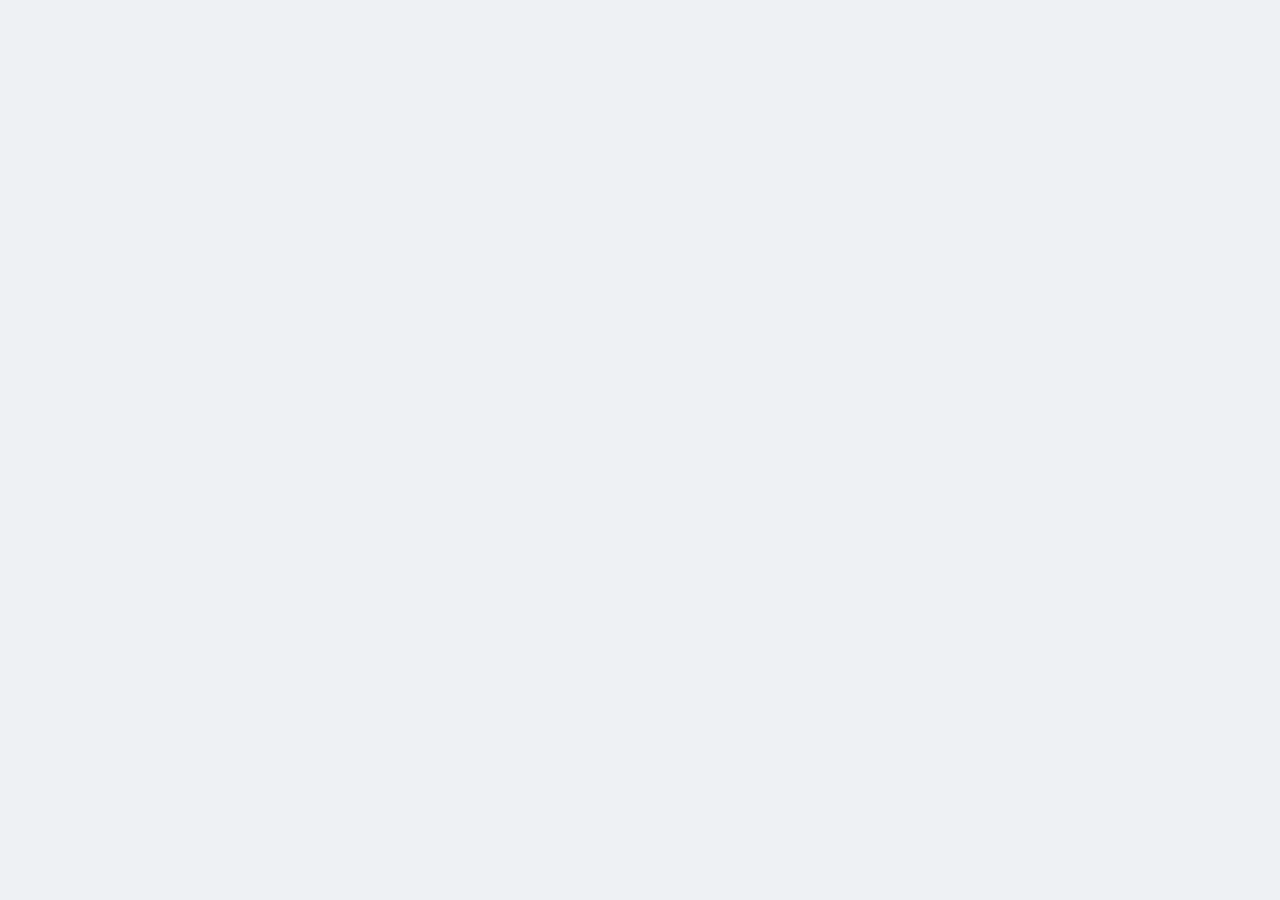
==== commit 63a90cf9: "Fix screenshot page script escaping" ====
--- a/shot.html
+++ b/shot.html
@@ -1864,7 +1864,7 @@
 `);for(i=n=0;n<s.length&&!s[n].includes("DetermineComponentFrameRoot");)n++;for(;i<f.length&&!f[i].includes("DetermineComponentFrameRoot");)i++;if(n===s.length||i===f.length)for(n=s.length-1,i=f.length-1;1<=n&&0<=i&&s[n]!==f[i];)i--;for(;1<=n&&0<=i;n--,i--)if(s[n]!==f[i]){if(n!==1||i!==1)do if(n--,i--,0>i||s[n]!==f[i]){var p=`
 `+s[n].replace(" at new "," at ");return t.displayName&&p.includes("<anonymous>")&&(p=p.replace("<anonymous>",t.displayName)),p}while(1<=n&&0<=i);break}}}finally{Jo=!1,Error.prepareStackTrace=a}return(a=t?t.displayName||t.name:"")?Oa(a):""}function jv(t,e){switch(t.tag){case 26:case 27:case 5:return Oa(t.type);case 16:return Oa("Lazy");case 13:return t.child!==e&&e!==null?Oa("Suspense Fallback"):Oa("Suspense");case 19:return Oa("SuspenseList");case 0:case 15:return $o(t.type,!1);case 11:return $o(t.type.render,!1);case 1:return $o(t.type,!0);case 31:return Oa("Activity");default:return""}}function Jd(t){try{var e="",a=null;do e+=jv(t,a),a=t,t=t.return;while(t);return e}catch(n){return`
 Error generating stack: `+n.message+`
-`+n.stack}}var qs=Object.prototype.hasOwnProperty,zu=_a,Fo=jl,Bv=Zl,Xv=Xl,Qt=ne,Zv=Bl,xp=Kl,Sp=Hl,Er=Aa,Yv=Ql,wp=kl,Vv=void 0,Lv=void 0,tl=null,Ht=null;function Pe(t){if(typeof Vv==="function"&&Lv(t),Ht&&typeof Ht.setStrictMode==="function")try{Ht.setStrictMode(tl,t)}catch(e){}}var jt=Math.clz32?Math.clz32:$v,{log:Gv,LN2:Jv}=Math;function $v(t){return t>>>=0,t===0?32:31-(Gv(t)/Jv|0)|0}var Vl=256,Ll=262144,Gl=4194304;function Ca(t){var e=t&42;if(e!==0)return e;switch(t&-t){case 1:return 1;case 2:return 2;case 4:return 4;case 8:return 8;case 16:return 16;case 32:return 32;case 64:return 64;case 128:return 128;case 256:case 512:case 1024:case 2048:case 4096:case 8192:case 16384:case 32768:case 65536:case 131072:return t&261888;case 262144:case 524288:case 1048576:case 2097152:return t&3932160;case 4194304:case 8388608:case 16777216:case 33554432:return t&62914560;case 67108864:return 67108864;case 134217728:return 134217728;case 268435456:return 268435456;case 536870912:return 536870912;case 1073741824:return 0;default:return t}}function $r(t,e,a){var n=t.pendingLanes;if(n===0)return 0;var i=0,l=t.suspendedLanes,r=t.pingedLanes;t=t.warmLanes;var o=n&134217727;return o!==0?(n=o&~l,n!==0?i=Ca(n):(r&=o,r!==0?i=Ca(r):a||(a=o&~t,a!==0&&(i=Ca(a))))):(o=n&~l,o!==0?i=Ca(o):r!==0?i=Ca(r):a||(a=n&~t,a!==0&&(i=Ca(a)))),i===0?0:e!==0&&e!==i&&(e&l)===0&&(l=i&-i,a=e&-e,l>=a||l===32&&(a&4194048)!==0)?e:i}function el(t,e){return(t.pendingLanes&~(t.suspendedLanes&~t.pingedLanes)&e)===0}function Fv(t,e){switch(t){case 1:case 2:case 4:case 8:case 64:return e+250;case 16:case 32:case 128:case 256:case 512:case 1024:case 2048:case 4096:case 8192:case 16384:case 32768:case 65536:case 131072:case 262144:case 524288:case 1048576:case 2097152:return e+5000;case 4194304:case 8388608:case 16777216:case 33554432:return-1;case 67108864:case 134217728:case 268435456:case 536870912:case 1073741824:return-1;default:return-1}}function Ep(){var t=Gl;return Gl<<=1,(Gl&62914560)===0&&(Gl=4194304),t}function Wo(t){for(var e=[],a=0;31>a;a++)e.push(t);return e}function Fr(t,e){t.pendingLanes|=e,e!==268435456&&(t.suspendedLanes=0,t.pingedLanes=0,t.warmLanes=0)}function Wv(t,e,a,n,i,l){var r=t.pendingLanes;t.pendingLanes=a,t.suspendedLanes=0,t.pingedLanes=0,t.warmLanes=0,t.expiredLanes&=a,t.entangledLanes&=a,t.errorRecoveryDisabledLanes&=a,t.shellSuspendCounter=0;var{entanglements:o,expirationTimes:s,hiddenUpdates:f}=t;for(a=r&~a;0<a;){var p=31-jt(a),v=1<<p;o[p]=0,s[p]=-1;var h=f[p];if(h!==null)for(f[p]=null,p=0;p<h.length;p++){var c=h[p];c!==null&&(c.lane&=-536870913)}a&=~v}n!==0&&zp(t,n,0),l!==0&&i===0&&t.tag!==0&&(t.suspendedLanes|=l&~(r&~e))}function zp(t,e,a){t.pendingLanes|=e,t.suspendedLanes&=~e;var n=31-jt(e);t.entangledLanes|=e,t.entanglements[n]=t.entanglements[n]|1073741824|a&261930}function Mp(t,e){var a=t.entangledLanes|=e;for(t=t.entanglements;a;){var n=31-jt(a),i=1<<n;i&e|t[n]&e&&(t[n]|=e),a&=~i}}function Tp(t,e){var a=e&-e;return a=(a&42)!==0?1:Ap(a),(a&(t.suspendedLanes|e))!==0?0:a}function Ap(t){switch(t){case 2:t=1;break;case 8:t=4;break;case 32:t=16;break;case 256:case 512:case 1024:case 2048:case 4096:case 8192:case 16384:case 32768:case 65536:case 131072:case 262144:case 524288:case 1048576:case 2097152:case 4194304:case 8388608:case 16777216:case 33554432:t=128;break;case 268435456:t=134217728;break;default:t=0}return t}function Mu(t){return t&=-t,2<t?8<t?(t&134217727)!==0?32:268435456:8:2}function _p(){var t=B.p;if(t!==0)return t;return t=window.event,t===void 0?32:Gh(t.type)}function $d(t,e){var a=B.p;try{return B.p=t,e()}finally{B.p=a}}var ha=Math.random().toString(36).slice(2),vt="__reactFiber$"+ha,qt="__reactProps$"+ha,al="__reactContainer$"+ha,Rs="__reactEvents$"+ha,Iv="__reactListeners$"+ha,Pv="__reactHandles$"+ha,Fd="__reactResources$"+ha,nl="__reactMarker$"+ha;function Tu(t){delete t[vt],delete t[qt],delete t[Rs],delete t[Iv],delete t[Pv]}function bn(t){var e=t[vt];if(e)return e;for(var a=t.parentNode;a;){if(e=a[al]||a[vt]){if(a=e.alternate,e.child!==null||a!==null&&a.child!==null)for(t=np(t);t!==null;){if(a=t[vt])return a;t=np(t)}return e}t=a,a=t.parentNode}return null}function Ln(t){if(t=t[vt]||t[al]){var e=t.tag;if(e===5||e===6||e===13||e===31||e===26||e===27||e===3)return t}return null}function yi(t){var e=t.tag;if(e===5||e===26||e===27||e===6)return t.stateNode;throw Error(S(33))}function _n(t){var e=t[Fd];return e||(e=t[Fd]={hoistableStyles:new Map,hoistableScripts:new Map}),e}function mt(t){t[nl]=!0}var Np=new Set,Op={};function Ga(t,e){kn(t,e),kn(t+"Capture",e)}function kn(t,e){Op[t]=e;for(t=0;t<e.length;t++)Np.add(e[t])}var t0=RegExp("^[:A-Z_a-z\\u00C0-\\u00D6\\u00D8-\\u00F6\\u00F8-\\u02FF\\u0370-\\u037D\\u037F-\\u1FFF\\u200C-\\u200D\\u2070-\\u218F\\u2C00-\\u2FEF\\u3001-\\uD7FF\\uF900-\\uFDCF\\uFDF0-\\uFFFD][:A-Z_a-z\\u00C0-\\u00D6\\u00D8-\\u00F6\\u00F8-\\u02FF\\u0370-\\u037D\\u037F-\\u1FFF\\u200C-\\u200D\\u2070-\\u218F\\u2C00-\\u2FEF\\u3001-\\uD7FF\\uF900-\\uFDCF\\uFDF0-\\uFFFD\\-.0-9\\u00B7\\u0300-\\u036F\\u203F-\\u2040]*$"),Wd={},Id={};function e0(t){if(qs.call(Id,t))return!0;if(qs.call(Wd,t))return!1;if(t0.test(t))return Id[t]=!0;return Wd[t]=!0,!1}function ir(t,e,a){if(e0(e))if(a===null)t.removeAttribute(e);else{switch(typeof a){case"undefined":case"function":case"symbol":t.removeAttribute(e);return;case"boolean":var n=e.toLowerCase().slice(0,5);if(n!=="data-"&&n!=="aria-"){t.removeAttribute(e);return}}t.setAttribute(e,""+a)}}function Jl(t,e,a){if(a===null)t.removeAttribute(e);else{switch(typeof a){case"undefined":case"function":case"symbol":case"boolean":t.removeAttribute(e);return}t.setAttribute(e,""+a)}}function xe(t,e,a,n){if(n===null)t.removeAttribute(a);else{switch(typeof n){case"undefined":case"function":case"symbol":case"boolean":t.removeAttribute(a);return}t.setAttributeNS(e,a,""+n)}}function Lt(t){switch(typeof t){case"bigint":case"boolean":case"number":case"string":case"undefined":return t;case"object":return t;default:return""}}function Cp(t){var e=t.type;return(t=t.nodeName)&&t.toLowerCase()==="input"&&(e==="checkbox"||e==="radio")}function a0(t,e,a){var n=Object.getOwnPropertyDescriptor(t.constructor.prototype,e);if(!t.hasOwnProperty(e)&&typeof n<"u"&&typeof n.get==="function"&&typeof n.set==="function"){var{get:i,set:l}=n;return Object.defineProperty(t,e,{configurable:!0,get:function(){return i.call(this)},set:function(r){a=""+r,l.call(this,r)}}),Object.defineProperty(t,e,{enumerable:n.enumerable}),{getValue:function(){return a},setValue:function(r){a=""+r},stopTracking:function(){t._valueTracker=null,delete t[e]}}}}function Us(t){if(!t._valueTracker){var e=Cp(t)?"checked":"value";t._valueTracker=a0(t,e,""+t[e])}}function qp(t){if(!t)return!1;var e=t._valueTracker;if(!e)return!0;var a=e.getValue(),n="";return t&&(n=Cp(t)?t.checked?"true":"false":t.value),t=n,t!==a?(e.setValue(t),!0):!1}function zr(t){if(t=t||(typeof document<"u"?document:void 0),typeof t>"u")return null;try{return t.activeElement||t.body}catch(e){return t.body}}var n0=/[\n"\\]/g;function $t(t){return t.replace(n0,function(e){return"\\"+e.charCodeAt(0).toString(16)+" "})}function Ds(t,e,a,n,i,l,r,o){if(t.name="",r!=null&&typeof r!=="function"&&typeof r!=="symbol"&&typeof r!=="boolean"?t.type=r:t.removeAttribute("type"),e!=null)if(r==="number"){if(e===0&&t.value===""||t.value!=e)t.value=""+Lt(e)}else t.value!==""+Lt(e)&&(t.value=""+Lt(e));else r!=="submit"&&r!=="reset"||t.removeAttribute("value");e!=null?ks(t,r,Lt(e)):a!=null?ks(t,r,Lt(a)):n!=null&&t.removeAttribute("value"),i==null&&l!=null&&(t.defaultChecked=!!l),i!=null&&(t.checked=i&&typeof i!=="function"&&typeof i!=="symbol"),o!=null&&typeof o!=="function"&&typeof o!=="symbol"&&typeof o!=="boolean"?t.name=""+Lt(o):t.removeAttribute("name")}function Rp(t,e,a,n,i,l,r,o){if(l!=null&&typeof l!=="function"&&typeof l!=="symbol"&&typeof l!=="boolean"&&(t.type=l),e!=null||a!=null){if(!(l!=="submit"&&l!=="reset"||e!==void 0&&e!==null)){Us(t);return}a=a!=null?""+Lt(a):"",e=e!=null?""+Lt(e):a,o||e===t.value||(t.value=e),t.defaultValue=e}n=n!=null?n:i,n=typeof n!=="function"&&typeof n!=="symbol"&&!!n,t.checked=o?t.checked:!!n,t.defaultChecked=!!n,r!=null&&typeof r!=="function"&&typeof r!=="symbol"&&typeof r!=="boolean"&&(t.name=r),Us(t)}function ks(t,e,a){e==="number"&&zr(t.ownerDocument)===t||t.defaultValue===""+a||(t.defaultValue=""+a)}function Nn(t,e,a,n){if(t=t.options,e){e={};for(var i=0;i<a.length;i++)e["$"+a[i]]=!0;for(a=0;a<t.length;a++)i=e.hasOwnProperty("$"+t[a].value),t[a].selected!==i&&(t[a].selected=i),i&&n&&(t[a].defaultSelected=!0)}else{a=""+Lt(a),e=null;for(i=0;i<t.length;i++){if(t[i].value===a){t[i].selected=!0,n&&(t[i].defaultSelected=!0);return}e!==null||t[i].disabled||(e=t[i])}e!==null&&(e.selected=!0)}}function Up(t,e,a){if(e!=null&&(e=""+Lt(e),e!==t.value&&(t.value=e),a==null)){t.defaultValue!==e&&(t.defaultValue=e);return}t.defaultValue=a!=null?""+Lt(a):""}function Dp(t,e,a,n){if(e==null){if(n!=null){if(a!=null)throw Error(S(92));if(bi(n)){if(1<n.length)throw Error(S(93));n=n[0]}a=n}a==null&&(a=""),e=a}a=Lt(e),t.defaultValue=a,n=t.textContent,n===a&&n!==""&&n!==null&&(t.value=n),Us(t)}function Kn(t,e){if(e){var a=t.firstChild;if(a&&a===t.lastChild&&a.nodeType===3){a.nodeValue=e;return}}t.textContent=e}var i0=new Set("animationIterationCount aspectRatio borderImageOutset borderImageSlice borderImageWidth boxFlex boxFlexGroup boxOrdinalGroup columnCount columns flex flexGrow flexPositive flexShrink flexNegative flexOrder gridArea gridRow gridRowEnd gridRowSpan gridRowStart gridColumn gridColumnEnd gridColumnSpan gridColumnStart fontWeight lineClamp lineHeight opacity order orphans scale tabSize widows zIndex zoom fillOpacity floodOpacity stopOpacity strokeDasharray strokeDashoffset strokeMiterlimit strokeOpacity strokeWidth MozAnimationIterationCount MozBoxFlex MozBoxFlexGroup MozLineClamp msAnimationIterationCount msFlex msZoom msFlexGrow msFlexNegative msFlexOrder msFlexPositive msFlexShrink msGridColumn msGridColumnSpan msGridRow msGridRowSpan WebkitAnimationIterationCount WebkitBoxFlex WebKitBoxFlexGroup WebkitBoxOrdinalGroup WebkitColumnCount WebkitColumns WebkitFlex WebkitFlexGrow WebkitFlexPositive WebkitFlexShrink WebkitLineClamp".split(" "));function Pd(t,e,a){var n=e.indexOf("--")===0;a==null||typeof a==="boolean"||a===""?n?t.setProperty(e,""):e==="float"?t.cssFloat="":t[e]="":n?t.setProperty(e,a):typeof a!=="number"||a===0||i0.has(e)?e==="float"?t.cssFloat=a:t[e]=(""+a).trim():t[e]=a+"px"}function kp(t,e,a){if(e!=null&&typeof e!=="object")throw Error(S(62));if(t=t.style,a!=null){for(var n in a)!a.hasOwnProperty(n)||e!=null&&e.hasOwnProperty(n)||(n.indexOf("--")===0?t.setProperty(n,""):n==="float"?t.cssFloat="":t[n]="");for(var i in e)n=e[i],e.hasOwnProperty(i)&&a[i]!==n&&Pd(t,i,n)}else for(var l in e)e.hasOwnProperty(l)&&Pd(t,l,e[l])}function Au(t){if(t.indexOf("-")===-1)return!1;switch(t){case"annotation-xml":case"color-profile":case"font-face":case"font-face-src":case"font-face-uri":case"font-face-format":case"font-face-name":case"missing-glyph":return!1;default:return!0}}var l0=new Map([["acceptCharset","accept-charset"],["htmlFor","for"],["httpEquiv","http-equiv"],["crossOrigin","crossorigin"],["accentHeight","accent-height"],["alignmentBaseline","alignment-baseline"],["arabicForm","arabic-form"],["baselineShift","baseline-shift"],["capHeight","cap-height"],["clipPath","clip-path"],["clipRule","clip-rule"],["colorInterpolation","color-interpolation"],["colorInterpolationFilters","color-interpolation-filters"],["colorProfile","color-profile"],["colorRendering","color-rendering"],["dominantBaseline","dominant-baseline"],["enableBackground","enable-background"],["fillOpacity","fill-opacity"],["fillRule","fill-rule"],["floodColor","flood-color"],["floodOpacity","flood-opacity"],["fontFamily","font-family"],["fontSize","font-size"],["fontSizeAdjust","font-size-adjust"],["fontStretch","font-stretch"],["fontStyle","font-style"],["fontVariant","font-variant"],["fontWeight","font-weight"],["glyphName","glyph-name"],["glyphOrientationHorizontal","glyph-orientation-horizontal"],["glyphOrientationVertical","glyph-orientation-vertical"],["horizAdvX","horiz-adv-x"],["horizOriginX","horiz-origin-x"],["imageRendering","image-rendering"],["letterSpacing","letter-spacing"],["lightingColor","lighting-color"],["markerEnd","marker-end"],["markerMid","marker-mid"],["markerStart","marker-start"],["overlinePosition","overline-position"],["overlineThickness","overline-thickness"],["paintOrder","paint-order"],["panose-1","panose-1"],["pointerEvents","pointer-events"],["renderingIntent","rendering-intent"],["shapeRendering","shape-rendering"],["stopColor","stop-color"],["stopOpacity","stop-opacity"],["strikethroughPosition","strikethrough-position"],["strikethroughThickness","strikethrough-thickness"],["strokeDasharray","stroke-dasharray"],["strokeDashoffset","stroke-dashoffset"],["strokeLinecap","stroke-linecap"],["strokeLinejoin","stroke-linejoin"],["strokeMiterlimit","stroke-miterlimit"],["strokeOpacity","stroke-opacity"],["strokeWidth","stroke-width"],["textAnchor","text-anchor"],["textDecoration","text-decoration"],["textRendering","text-rendering"],["transformOrigin","transform-origin"],["underlinePosition","underline-position"],["underlineThickness","underline-thickness"],["unicodeBidi","unicode-bidi"],["unicodeRange","unicode-range"],["unitsPerEm","units-per-em"],["vAlphabetic","v-alphabetic"],["vHanging","v-hanging"],["vIdeographic","v-ideographic"],["vMathematical","v-mathematical"],["vectorEffect","vector-effect"],["vertAdvY","vert-adv-y"],["vertOriginX","vert-origin-x"],["vertOriginY","vert-origin-y"],["wordSpacing","word-spacing"],["writingMode","writing-mode"],["xmlnsXlink","xmlns:xlink"],["xHeight","x-height"]]),r0=/^[\u0000-\u001F ]*j[\r\n\t]*a[\r\n\t]*v[\r\n\t]*a[\r\n\t]*s[\r\n\t]*c[\r\n\t]*r[\r\n\t]*i[\r\n\t]*p[\r\n\t]*t[\r\n\t]*:/i;function lr(t){return r0.test(""+t)?"javascript:throw new Error('React has blocked a javascript: URL as a security precaution.')":t}function _e(){}var Ks=null;function _u(t){return t=t.target||t.srcElement||window,t.correspondingUseElement&&(t=t.correspondingUseElement),t.nodeType===3?t.parentNode:t}var yn=null,On=null;function tf(t){var e=Ln(t);if(e&&(t=e.stateNode)){var a=t[qt]||null;t:switch(t=e.stateNode,e.type){case"input":if(Ds(t,a.value,a.defaultValue,a.defaultValue,a.checked,a.defaultChecked,a.type,a.name),e=a.name,a.type==="radio"&&e!=null){for(a=t;a.parentNode;)a=a.parentNode;a=a.querySelectorAll('input[name="'+$t(""+e)+'"][type="radio"]');for(e=0;e<a.length;e++){var n=a[e];if(n!==t&&n.form===t.form){var i=n[qt]||null;if(!i)throw Error(S(90));Ds(n,i.value,i.defaultValue,i.defaultValue,i.checked,i.defaultChecked,i.type,i.name)}}for(e=0;e<a.length;e++)n=a[e],n.form===t.form&&qp(n)}break t;case"textarea":Up(t,a.value,a.defaultValue);break t;case"select":e=a.value,e!=null&&Nn(t,!!a.multiple,e,!1)}}}var Io=!1;function Kp(t,e,a){if(Io)return t(e,a);Io=!0;try{var n=t(e);return n}finally{if(Io=!1,yn!==null||On!==null){if(so(),yn&&(e=yn,t=On,On=yn=null,tf(e),t))for(e=0;e<t.length;e++)tf(t[e])}}}function ji(t,e){var a=t.stateNode;if(a===null)return null;var n=a[qt]||null;if(n===null)return null;a=n[e];t:switch(e){case"onClick":case"onClickCapture":case"onDoubleClick":case"onDoubleClickCapture":case"onMouseDown":case"onMouseDownCapture":case"onMouseMove":case"onMouseMoveCapture":case"onMouseUp":case"onMouseUpCapture":case"onMouseEnter":(n=!n.disabled)||(t=t.type,n=!(t==="button"||t==="input"||t==="select"||t==="textarea")),t=!n;break t;default:t=!1}if(t)return null;if(a&&typeof a!=="function")throw Error(S(231,e,typeof a));return a}var Re=!(typeof window>"u"||typeof window.document>"u"||typeof window.document.createElement>"u"),Qs=!1;if(Re)try{qa={},Object.defineProperty(qa,"passive",{get:function(){Qs=!0}}),window.addEventListener("test",qa,qa),window.removeEventListener("test",qa,qa)}catch(t){Qs=!1}var qa,ta=null,Nu=null,rr=null;function Qp(){if(rr)return rr;var t,e=Nu,a=e.length,n,i="value"in ta?ta.value:ta.textContent,l=i.length;for(t=0;t<a&&e[t]===i[t];t++);var r=a-t;for(n=1;n<=r&&e[a-n]===i[l-n];n++);return rr=i.slice(t,1<n?1-n:void 0)}function or(t){var e=t.keyCode;return"charCode"in t?(t=t.charCode,t===0&&e===13&&(t=13)):t=e,t===10&&(t=13),32<=t||t===13?t:0}function $l(){return!0}function ef(){return!1}function Rt(t){function e(a,n,i,l,r){this._reactName=a,this._targetInst=i,this.type=n,this.nativeEvent=l,this.target=r,this.currentTarget=null;for(var o in t)t.hasOwnProperty(o)&&(a=t[o],this[o]=a?a(l):l[o]);return this.isDefaultPrevented=(l.defaultPrevented!=null?l.defaultPrevented:l.returnValue===!1)?$l:ef,this.isPropagationStopped=ef,this}return tt(e.prototype,{preventDefault:function(){this.defaultPrevented=!0;var a=this.nativeEvent;a&&(a.preventDefault?a.preventDefault():typeof a.returnValue!=="unknown"&&(a.returnValue=!1),this.isDefaultPrevented=$l)},stopPropagation:function(){var a=this.nativeEvent;a&&(a.stopPropagation?a.stopPropagation():typeof a.cancelBubble!=="unknown"&&(a.cancelBubble=!0),this.isPropagationStopped=$l)},persist:function(){},isPersistent:$l}),e}var Ja={eventPhase:0,bubbles:0,cancelable:0,timeStamp:function(t){return t.timeStamp||Date.now()},defaultPrevented:0,isTrusted:0},Wr=Rt(Ja),il=tt({},Ja,{view:0,detail:0}),o0=Rt(il),Po,ts,fi,Ir=tt({},il,{screenX:0,screenY:0,clientX:0,clientY:0,pageX:0,pageY:0,ctrlKey:0,shiftKey:0,altKey:0,metaKey:0,getModifierState:Ou,button:0,buttons:0,relatedTarget:function(t){return t.relatedTarget===void 0?t.fromElement===t.srcElement?t.toElement:t.fromElement:t.relatedTarget},movementX:function(t){if("movementX"in t)return t.movementX;return t!==fi&&(fi&&t.type==="mousemove"?(Po=t.screenX-fi.screenX,ts=t.screenY-fi.screenY):ts=Po=0,fi=t),Po},movementY:function(t){return"movementY"in t?t.movementY:ts}}),af=Rt(Ir),s0=tt({},Ir,{dataTransfer:0}),u0=Rt(s0),c0=tt({},il,{relatedTarget:0}),es=Rt(c0),d0=tt({},Ja,{animationName:0,elapsedTime:0,pseudoElement:0}),f0=Rt(d0),p0=tt({},Ja,{clipboardData:function(t){return"clipboardData"in t?t.clipboardData:window.clipboardData}}),m0=Rt(p0),h0=tt({},Ja,{data:0}),nf=Rt(h0),g0={Esc:"Escape",Spacebar:" ",Left:"ArrowLeft",Up:"ArrowUp",Right:"ArrowRight",Down:"ArrowDown",Del:"Delete",Win:"OS",Menu:"ContextMenu",Apps:"ContextMenu",Scroll:"ScrollLock",MozPrintableKey:"Unidentified"},v0={8:"Backspace",9:"Tab",12:"Clear",13:"Enter",16:"Shift",17:"Control",18:"Alt",19:"Pause",20:"CapsLock",27:"Escape",32:" ",33:"PageUp",34:"PageDown",35:"End",36:"Home",37:"ArrowLeft",38:"ArrowUp",39:"ArrowRight",40:"ArrowDown",45:"Insert",46:"Delete",112:"F1",113:"F2",114:"F3",115:"F4",116:"F5",117:"F6",118:"F7",119:"F8",120:"F9",121:"F10",122:"F11",123:"F12",144:"NumLock",145:"ScrollLock",224:"Meta"},b0={Alt:"altKey",Control:"ctrlKey",Meta:"metaKey",Shift:"shiftKey"};function y0(t){var e=this.nativeEvent;return e.getModifierState?e.getModifierState(t):(t=b0[t])?!!e[t]:!1}function Ou(){return y0}var x0=tt({},il,{key:function(t){if(t.key){var e=g0[t.key]||t.key;if(e!=="Unidentified")return e}return t.type==="keypress"?(t=or(t),t===13?"Enter":String.fromCharCode(t)):t.type==="keydown"||t.type==="keyup"?v0[t.keyCode]||"Unidentified":""},code:0,location:0,ctrlKey:0,shiftKey:0,altKey:0,metaKey:0,repeat:0,locale:0,getModifierState:Ou,charCode:function(t){return t.type==="keypress"?or(t):0},keyCode:function(t){return t.type==="keydown"||t.type==="keyup"?t.keyCode:0},which:function(t){return t.type==="keypress"?or(t):t.type==="keydown"||t.type==="keyup"?t.keyCode:0}}),S0=Rt(x0),w0=tt({},Ir,{pointerId:0,width:0,height:0,pressure:0,tangentialPressure:0,tiltX:0,tiltY:0,twist:0,pointerType:0,isPrimary:0}),lf=Rt(w0),E0=tt({},il,{touches:0,targetTouches:0,changedTouches:0,altKey:0,metaKey:0,ctrlKey:0,shiftKey:0,getModifierState:Ou}),z0=Rt(E0),M0=tt({},Ja,{propertyName:0,elapsedTime:0,pseudoElement:0}),T0=Rt(M0),A0=tt({},Ir,{deltaX:function(t){return"deltaX"in t?t.deltaX:("wheelDeltaX"in t)?-t.wheelDeltaX:0},deltaY:function(t){return"deltaY"in t?t.deltaY:("wheelDeltaY"in t)?-t.wheelDeltaY:("wheelDelta"in t)?-t.wheelDelta:0},deltaZ:0,deltaMode:0}),_0=Rt(A0),N0=tt({},Ja,{newState:0,oldState:0}),O0=Rt(N0),C0=[9,13,27,32],Cu=Re&&"CompositionEvent"in window,Ti=null;Re&&"documentMode"in document&&(Ti=document.documentMode);var q0=Re&&"TextEvent"in window&&!Ti,Hp=Re&&(!Cu||Ti&&8<Ti&&11>=Ti),rf=String.fromCharCode(32),of=!1;function jp(t,e){switch(t){case"keyup":return C0.indexOf(e.keyCode)!==-1;case"keydown":return e.keyCode!==229;case"keypress":case"mousedown":case"focusout":return!0;default:return!1}}function Bp(t){return t=t.detail,typeof t==="object"&&"data"in t?t.data:null}var xn=!1;function R0(t,e){switch(t){case"compositionend":return Bp(e);case"keypress":if(e.which!==32)return null;return of=!0,rf;case"textInput":return t=e.data,t===rf&&of?null:t;default:return null}}function U0(t,e){if(xn)return t==="compositionend"||!Cu&&jp(t,e)?(t=Qp(),rr=Nu=ta=null,xn=!1,t):null;switch(t){case"paste":return null;case"keypress":if(!(e.ctrlKey||e.altKey||e.metaKey)||e.ctrlKey&&e.altKey){if(e.char&&1<e.char.length)return e.char;if(e.which)return String.fromCharCode(e.which)}return null;case"compositionend":return Hp&&e.locale!=="ko"?null:e.data;default:return null}}var D0={color:!0,date:!0,datetime:!0,"datetime-local":!0,email:!0,month:!0,number:!0,password:!0,range:!0,search:!0,tel:!0,text:!0,time:!0,url:!0,week:!0};function sf(t){var e=t&&t.nodeName&&t.nodeName.toLowerCase();return e==="input"?!!D0[t.type]:e==="textarea"?!0:!1}function Xp(t,e,a,n){yn?On?On.push(n):On=[n]:yn=n,e=Xr(e,"onChange"),0<e.length&&(a=new Wr("onChange","change",null,a,n),t.push({event:a,listeners:e}))}var Ai=null,Bi=null;function k0(t){Uh(t,0)}function Pr(t){var e=yi(t);if(qp(e))return t}function uf(t,e){if(t==="change")return e}var Zp=!1;if(Re){if(Re){if(Si="oninput"in document,!Si)sr=document.createElement("div"),sr.setAttribute("oninput","return;"),Si=typeof sr.oninput==="function";xi=Si}else xi=!1;Zp=xi&&(!document.documentMode||9<document.documentMode)}var xi,Si,sr;function cf(){Ai&&(Ai.detachEvent("onpropertychange",Yp),Bi=Ai=null)}function Yp(t){if(t.propertyName==="value"&&Pr(Bi)){var e=[];Xp(e,Bi,t,_u(t)),Kp(k0,e)}}function K0(t,e,a){t==="focusin"?(cf(),Ai=e,Bi=a,Ai.attachEvent("onpropertychange",Yp)):t==="focusout"&&cf()}function Q0(t){if(t==="selectionchange"||t==="keyup"||t==="keydown")return Pr(Bi)}function H0(t,e){if(t==="click")return Pr(e)}function j0(t,e){if(t==="input"||t==="change")return Pr(e)}function B0(t,e){return t===e&&(t!==0||1/t===1/e)||t!==t&&e!==e}var Bt=typeof Object.is==="function"?Object.is:B0;function Xi(t,e){if(Bt(t,e))return!0;if(typeof t!=="object"||t===null||typeof e!=="object"||e===null)return!1;var a=Object.keys(t),n=Object.keys(e);if(a.length!==n.length)return!1;for(n=0;n<a.length;n++){var i=a[n];if(!qs.call(e,i)||!Bt(t[i],e[i]))return!1}return!0}function df(t){for(;t&&t.firstChild;)t=t.firstChild;return t}function ff(t,e){var a=df(t);t=0;for(var n;a;){if(a.nodeType===3){if(n=t+a.textContent.length,t<=e&&n>=e)return{node:a,offset:e-t};t=n}t:{for(;a;){if(a.nextSibling){a=a.nextSibling;break t}a=a.parentNode}a=void 0}a=df(a)}}function Vp(t,e){return t&&e?t===e?!0:t&&t.nodeType===3?!1:e&&e.nodeType===3?Vp(t,e.parentNode):("contains"in t)?t.contains(e):t.compareDocumentPosition?!!(t.compareDocumentPosition(e)&16):!1:!1}function Lp(t){t=t!=null&&t.ownerDocument!=null&&t.ownerDocument.defaultView!=null?t.ownerDocument.defaultView:window;for(var e=zr(t.document);e instanceof t.HTMLIFrameElement;){try{var a=typeof e.contentWindow.location.href==="string"}catch(n){a=!1}if(a)t=e.contentWindow;else break;e=zr(t.document)}return e}function qu(t){var e=t&&t.nodeName&&t.nodeName.toLowerCase();return e&&(e==="input"&&(t.type==="text"||t.type==="search"||t.type==="tel"||t.type==="url"||t.type==="password")||e==="textarea"||t.contentEditable==="true")}var X0=Re&&"documentMode"in document&&11>=document.documentMode,Sn=null,Hs=null,_i=null,js=!1;function pf(t,e,a){var n=a.window===a?a.document:a.nodeType===9?a:a.ownerDocument;js||Sn==null||Sn!==zr(n)||(n=Sn,("selectionStart"in n)&&qu(n)?n={start:n.selectionStart,end:n.selectionEnd}:(n=(n.ownerDocument&&n.ownerDocument.defaultView||window).getSelection(),n={anchorNode:n.anchorNode,anchorOffset:n.anchorOffset,focusNode:n.focusNode,focusOffset:n.focusOffset}),_i&&Xi(_i,n)||(_i=n,n=Xr(Hs,"onSelect"),0<n.length&&(e=new Wr("onSelect","select",null,e,a),t.push({event:e,listeners:n}),e.target=Sn)))}function Na(t,e){var a={};return a[t.toLowerCase()]=e.toLowerCase(),a["Webkit"+t]="webkit"+e,a["Moz"+t]="moz"+e,a}var wn={animationend:Na("Animation","AnimationEnd"),animationiteration:Na("Animation","AnimationIteration"),animationstart:Na("Animation","AnimationStart"),transitionrun:Na("Transition","TransitionRun"),transitionstart:Na("Transition","TransitionStart"),transitioncancel:Na("Transition","TransitionCancel"),transitionend:Na("Transition","TransitionEnd")},as={},Gp={};Re&&(Gp=document.createElement("div").style,("AnimationEvent"in window)||(delete wn.animationend.animation,delete wn.animationiteration.animation,delete wn.animationstart.animation),("TransitionEvent"in window)||delete wn.transitionend.transition);function $a(t){if(as[t])return as[t];if(!wn[t])return t;var e=wn[t],a;for(a in e)if(e.hasOwnProperty(a)&&a in Gp)return as[t]=e[a];return t}var Jp=$a("animationend"),$p=$a("animationiteration"),Fp=$a("animationstart"),Z0=$a("transitionrun"),Y0=$a("transitionstart"),V0=$a("transitioncancel"),Wp=$a("transitionend"),Ip=new Map,Bs="abort auxClick beforeToggle cancel canPlay canPlayThrough click close contextMenu copy cut drag dragEnd dragEnter dragExit dragLeave dragOver dragStart drop durationChange emptied encrypted ended error gotPointerCapture input invalid keyDown keyPress keyUp load loadedData loadedMetadata loadStart lostPointerCapture mouseDown mouseMove mouseOut mouseOver mouseUp paste pause play playing pointerCancel pointerDown pointerMove pointerOut pointerOver pointerUp progress rateChange reset resize seeked seeking stalled submit suspend timeUpdate touchCancel touchEnd touchStart volumeChange scroll toggle touchMove waiting wheel".split(" ");Bs.push("scrollEnd");function re(t,e){Ip.set(t,e),Ga(e,[t])}var Mr=typeof reportError==="function"?reportError:function(t){if(typeof window==="object"&&typeof window.ErrorEvent==="function"){var e=new window.ErrorEvent("error",{bubbles:!0,cancelable:!0,message:typeof t==="object"&&t!==null&&typeof t.message==="string"?String(t.message):String(t),error:t});if(!window.dispatchEvent(e))return}else if(typeof process==="object"&&typeof process.emit==="function"){process.emit("uncaughtException",t);return}console.error(t)},Vt=[],En=0,Ru=0;function to(){for(var t=En,e=Ru=En=0;e<t;){var a=Vt[e];Vt[e++]=null;var n=Vt[e];Vt[e++]=null;var i=Vt[e];Vt[e++]=null;var l=Vt[e];if(Vt[e++]=null,n!==null&&i!==null){var r=n.pending;r===null?i.next=i:(i.next=r.next,r.next=i),n.pending=i}l!==0&&Pp(a,i,l)}}function eo(t,e,a,n){Vt[En++]=t,Vt[En++]=e,Vt[En++]=a,Vt[En++]=n,Ru|=n,t.lanes|=n,t=t.alternate,t!==null&&(t.lanes|=n)}function Uu(t,e,a,n){return eo(t,e,a,n),Tr(t)}function Fa(t,e){return eo(t,null,null,e),Tr(t)}function Pp(t,e,a){t.lanes|=a;var n=t.alternate;n!==null&&(n.lanes|=a);for(var i=!1,l=t.return;l!==null;)l.childLanes|=a,n=l.alternate,n!==null&&(n.childLanes|=a),l.tag===22&&(t=l.stateNode,t===null||t._visibility&1||(i=!0)),t=l,l=l.return;return t.tag===3?(l=t.stateNode,i&&e!==null&&(i=31-jt(a),t=l.hiddenUpdates,n=t[i],n===null?t[i]=[e]:n.push(e),e.lane=a|536870912),l):null}function Tr(t){if(50<Ki)throw Ki=0,su=null,Error(S(185));for(var e=t.return;e!==null;)t=e,e=t.return;return t.tag===3?t.stateNode:null}var zn={};function L0(t,e,a,n){this.tag=t,this.key=a,this.sibling=this.child=this.return=this.stateNode=this.type=this.elementType=null,this.index=0,this.refCleanup=this.ref=null,this.pendingProps=e,this.dependencies=this.memoizedState=this.updateQueue=this.memoizedProps=null,this.mode=n,this.subtreeFlags=this.flags=0,this.deletions=null,this.childLanes=this.lanes=0,this.alternate=null}function kt(t,e,a,n){return new L0(t,e,a,n)}function Du(t){return t=t.prototype,!(!t||!t.isReactComponent)}function Oe(t,e){var a=t.alternate;return a===null?(a=kt(t.tag,e,t.key,t.mode),a.elementType=t.elementType,a.type=t.type,a.stateNode=t.stateNode,a.alternate=t,t.alternate=a):(a.pendingProps=e,a.type=t.type,a.flags=0,a.subtreeFlags=0,a.deletions=null),a.flags=t.flags&65011712,a.childLanes=t.childLanes,a.lanes=t.lanes,a.child=t.child,a.memoizedProps=t.memoizedProps,a.memoizedState=t.memoizedState,a.updateQueue=t.updateQueue,e=t.dependencies,a.dependencies=e===null?null:{lanes:e.lanes,firstContext:e.firstContext},a.sibling=t.sibling,a.index=t.index,a.ref=t.ref,a.refCleanup=t.refCleanup,a}function tm(t,e){t.flags&=65011714;var a=t.alternate;return a===null?(t.childLanes=0,t.lanes=e,t.child=null,t.subtreeFlags=0,t.memoizedProps=null,t.memoizedState=null,t.updateQueue=null,t.dependencies=null,t.stateNode=null):(t.childLanes=a.childLanes,t.lanes=a.lanes,t.child=a.child,t.subtreeFlags=0,t.deletions=null,t.memoizedProps=a.memoizedProps,t.memoizedState=a.memoizedState,t.updateQueue=a.updateQueue,t.type=a.type,e=a.dependencies,t.dependencies=e===null?null:{lanes:e.lanes,firstContext:e.firstContext}),t}function ur(t,e,a,n,i,l){var r=0;if(n=t,typeof t==="function")Du(t)&&(r=1);else if(typeof t==="string")r=Ib(t,a,he.current)?26:t==="html"||t==="head"||t==="body"?27:5;else t:switch(t){case _s:return t=kt(31,a,e,i),t.elementType=_s,t.lanes=l,t;case gn:return ka(a.children,i,l,e);case bp:r=8,i|=24;break;case Ms:return t=kt(12,a,e,i|2),t.elementType=Ms,t.lanes=l,t;case Ts:return t=kt(13,a,e,i),t.elementType=Ts,t.lanes=l,t;case As:return t=kt(19,a,e,i),t.elementType=As,t.lanes=l,t;default:if(typeof t==="object"&&t!==null)switch(t.$$typeof){case Ae:r=10;break t;case yp:r=9;break t;case wu:r=11;break t;case Eu:r=14;break t;case Ge:r=16,n=null;break t}r=29,a=Error(S(130,t===null?"null":typeof t,"")),n=null}return e=kt(r,a,e,i),e.elementType=t,e.type=n,e.lanes=l,e}function ka(t,e,a,n){return t=kt(7,t,n,e),t.lanes=a,t}function ns(t,e,a){return t=kt(6,t,null,e),t.lanes=a,t}function em(t){var e=kt(18,null,null,0);return e.stateNode=t,e}function is(t,e,a){return e=kt(4,t.children!==null?t.children:[],t.key,e),e.lanes=a,e.stateNode={containerInfo:t.containerInfo,pendingChildren:null,implementation:t.implementation},e}var mf=new WeakMap;function Ft(t,e){if(typeof t==="object"&&t!==null){var a=mf.get(t);if(a!==void 0)return a;return e={value:t,source:e,stack:Jd(e)},mf.set(t,e),e}return{value:t,source:e,stack:Jd(e)}}var Mn=[],Tn=0,Ar=null,Zi=0,Gt=[],Jt=0,da=null,fe=1,pe="";function Me(t,e){Mn[Tn++]=Zi,Mn[Tn++]=Ar,Ar=t,Zi=e}function am(t,e,a){Gt[Jt++]=fe,Gt[Jt++]=pe,Gt[Jt++]=da,da=t;var n=fe;t=pe;var i=32-jt(n)-1;n&=~(1<<i),a+=1;var l=32-jt(e)+i;if(30<l){var r=i-i%5;l=(n&(1<<r)-1).toString(32),n>>=r,i-=r,fe=1<<32-jt(e)+i|a<<i|n,pe=l+t}else fe=1<<l|a<<i|n,pe=t}function ku(t){t.return!==null&&(Me(t,1),am(t,1,0))}function Ku(t){for(;t===Ar;)Ar=Mn[--Tn],Mn[Tn]=null,Zi=Mn[--Tn],Mn[Tn]=null;for(;t===da;)da=Gt[--Jt],Gt[Jt]=null,pe=Gt[--Jt],Gt[Jt]=null,fe=Gt[--Jt],Gt[Jt]=null}function nm(t,e){Gt[Jt++]=fe,Gt[Jt++]=pe,Gt[Jt++]=da,fe=e.id,pe=e.overflow,da=t}var bt=null,P=null,Q=!1,la=null,Wt=!1,Xs=Error(S(519));function fa(t){var e=Error(S(418,1<arguments.length&&arguments[1]!==void 0&&arguments[1]?"text":"HTML",""));throw Yi(Ft(e,t)),Xs}function hf(t){var{stateNode:e,type:a,memoizedProps:n}=t;switch(e[vt]=t,e[qt]=n,a){case"dialog":D("cancel",e),D("close",e);break;case"iframe":case"object":case"embed":D("load",e);break;case"video":case"audio":for(a=0;a<Ji.length;a++)D(Ji[a],e);break;case"source":D("error",e);break;case"img":case"image":case"link":D("error",e),D("load",e);break;case"details":D("toggle",e);break;case"input":D("invalid",e),Rp(e,n.value,n.defaultValue,n.checked,n.defaultChecked,n.type,n.name,!0);break;case"select":D("invalid",e);break;case"textarea":D("invalid",e),Dp(e,n.value,n.defaultValue,n.children)}a=n.children,typeof a!=="string"&&typeof a!=="number"&&typeof a!=="bigint"||e.textContent===""+a||n.suppressHydrationWarning===!0||Kh(e.textContent,a)?(n.popover!=null&&(D("beforetoggle",e),D("toggle",e)),n.onScroll!=null&&D("scroll",e),n.onScrollEnd!=null&&D("scrollend",e),n.onClick!=null&&(e.onclick=_e),e=!0):e=!1,e||fa(t,!0)}function gf(t){for(bt=t.return;bt;)switch(bt.tag){case 5:case 31:case 13:Wt=!1;return;case 27:case 3:Wt=!0;return;default:bt=bt.return}}function dn(t){if(t!==bt)return!1;if(!Q)return gf(t),Q=!0,!1;var e=t.tag,a;if(a=e!==3&&e!==27){if(a=e===5)a=t.type,a=!(a!=="form"&&a!=="button")||hu(t.type,t.memoizedProps);a=!a}if(a&&P&&fa(t),gf(t),e===13){if(t=t.memoizedState,t=t!==null?t.dehydrated:null,!t)throw Error(S(317));P=ap(t)}else if(e===31){if(t=t.memoizedState,t=t!==null?t.dehydrated:null,!t)throw Error(S(317));P=ap(t)}else e===27?(e=P,ga(t.type)?(t=yu,yu=null,P=t):P=e):P=bt?te(t.stateNode.nextSibling):null;return!0}function Xa(){P=bt=null,Q=!1}function ls(){var t=la;return t!==null&&(Ot===null?Ot=t:Ot.push.apply(Ot,t),la=null),t}function Yi(t){la===null?la=[t]:la.push(t)}var Zs=ge(null),Wa=null,Ne=null;function $e(t,e,a){W(Zs,e._currentValue),e._currentValue=a}function Ce(t){t._currentValue=Zs.current,ht(Zs)}function Ys(t,e,a){for(;t!==null;){var n=t.alternate;if((t.childLanes&e)!==e?(t.childLanes|=e,n!==null&&(n.childLanes|=e)):n!==null&&(n.childLanes&e)!==e&&(n.childLanes|=e),t===a)break;t=t.return}}function Vs(t,e,a,n){var i=t.child;i!==null&&(i.return=t);for(;i!==null;){var l=i.dependencies;if(l!==null){var r=i.child;l=l.firstContext;t:for(;l!==null;){var o=l;l=i;for(var s=0;s<e.length;s++)if(o.context===e[s]){l.lanes|=a,o=l.alternate,o!==null&&(o.lanes|=a),Ys(l.return,a,t),n||(r=null);break t}l=o.next}}else if(i.tag===18){if(r=i.return,r===null)throw Error(S(341));r.lanes|=a,l=r.alternate,l!==null&&(l.lanes|=a),Ys(r,a,t),r=null}else r=i.child;if(r!==null)r.return=i;else for(r=i;r!==null;){if(r===t){r=null;break}if(i=r.sibling,i!==null){i.return=r.return,r=i;break}r=r.return}i=r}}function Gn(t,e,a,n){t=null;for(var i=e,l=!1;i!==null;){if(!l){if((i.flags&524288)!==0)l=!0;else if((i.flags&262144)!==0)break}if(i.tag===10){var r=i.alternate;if(r===null)throw Error(S(387));if(r=r.memoizedProps,r!==null){var o=i.type;Bt(i.pendingProps.value,r.value)||(t!==null?t.push(o):t=[o])}}else if(i===xr.current){if(r=i.alternate,r===null)throw Error(S(387));r.memoizedState.memoizedState!==i.memoizedState.memoizedState&&(t!==null?t.push(Fi):t=[Fi])}i=i.return}t!==null&&Vs(e,t,a,n),e.flags|=262144}function _r(t){for(t=t.firstContext;t!==null;){if(!Bt(t.context._currentValue,t.memoizedValue))return!0;t=t.next}return!1}function Za(t){Wa=t,Ne=null,t=t.dependencies,t!==null&&(t.firstContext=null)}function yt(t){return im(Wa,t)}function Fl(t,e){return Wa===null&&Za(t),im(t,e)}function im(t,e){var a=e._currentValue;if(e={context:e,memoizedValue:a,next:null},Ne===null){if(t===null)throw Error(S(308));Ne=e,t.dependencies={lanes:0,firstContext:e},t.flags|=524288}else Ne=Ne.next=e;return a}var G0=typeof AbortController<"u"?AbortController:function(){var t=[],e=this.signal={aborted:!1,addEventListener:function(a,n){t.push(n)}};this.abort=function(){e.aborted=!0,t.forEach(function(a){return a()})}},J0=_a,$0=Aa,ut={$$typeof:Ae,Consumer:null,Provider:null,_currentValue:null,_currentValue2:null,_threadCount:0};function Qu(){return{controller:new G0,data:new Map,refCount:0}}function ll(t){t.refCount--,t.refCount===0&&J0($0,function(){t.controller.abort()})}var Ni=null,Ls=0,Qn=0,Cn=null;function F0(t,e){if(Ni===null){var a=Ni=[];Ls=0,Qn=uc(),Cn={status:"pending",value:void 0,then:function(n){a.push(n)}}}return Ls++,e.then(vf,vf),e}function vf(){if(--Ls===0&&Ni!==null){Cn!==null&&(Cn.status="fulfilled");var t=Ni;Ni=null,Qn=0,Cn=null;for(var e=0;e<t.length;e++)(0,t[e])()}}function W0(t,e){var a=[],n={status:"pending",value:null,reason:null,then:function(i){a.push(i)}};return t.then(function(){n.status="fulfilled",n.value=e;for(var i=0;i<a.length;i++)(0,a[i])(e)},function(i){n.status="rejected",n.reason=i;for(i=0;i<a.length;i++)(0,a[i])(void 0)}),n}var bf=O.S;O.S=function(t,e){hh=Qt(),typeof e==="object"&&e!==null&&typeof e.then==="function"&&F0(t,e),bf!==null&&bf(t,e)};var Ka=ge(null);function Hu(){var t=Ka.current;return t!==null?t:F.pooledCache}function cr(t,e){e===null?W(Ka,Ka.current):W(Ka,e.pool)}function lm(){var t=Hu();return t===null?null:{parent:ut._currentValue,pool:t}}var Jn=Error(S(460)),ju=Error(S(474)),ao=Error(S(542)),Nr={then:function(){}};function yf(t){return t=t.status,t==="fulfilled"||t==="rejected"}function rm(t,e,a){switch(a=t[a],a===void 0?t.push(e):a!==e&&(e.then(_e,_e),e=a),e.status){case"fulfilled":return e.value;case"rejected":throw t=e.reason,Sf(t),t;default:if(typeof e.status==="string")e.then(_e,_e);else{if(t=F,t!==null&&100<t.shellSuspendCounter)throw Error(S(482));t=e,t.status="pending",t.then(function(n){if(e.status==="pending"){var i=e;i.status="fulfilled",i.value=n}},function(n){if(e.status==="pending"){var i=e;i.status="rejected",i.reason=n}})}switch(e.status){case"fulfilled":return e.value;case"rejected":throw t=e.reason,Sf(t),t}throw Qa=e,Jn}}function Ra(t){try{var e=t._init;return e(t._payload)}catch(a){if(a!==null&&typeof a==="object"&&typeof a.then==="function")throw Qa=a,Jn;throw a}}var Qa=null;function xf(){if(Qa===null)throw Error(S(459));var t=Qa;return Qa=null,t}function Sf(t){if(t===Jn||t===ao)throw Error(S(483))}var qn=null,Vi=0;function Wl(t){var e=Vi;return Vi+=1,qn===null&&(qn=[]),rm(qn,t,e)}function pi(t,e){e=e.props.ref,t.ref=e!==void 0?e:null}function Il(t,e){if(e.$$typeof===Kv)throw Error(S(525));throw t=Object.prototype.toString.call(e),Error(S(31,t==="[object Object]"?"object with keys {"+Object.keys(e).join(", ")+"}":t))}function om(t){function e(m,d){if(t){var g=m.deletions;g===null?(m.deletions=[d],m.flags|=16):g.push(d)}}function a(m,d){if(!t)return null;for(;d!==null;)e(m,d),d=d.sibling;return null}function n(m){for(var d=new Map;m!==null;)m.key!==null?d.set(m.key,m):d.set(m.index,m),m=m.sibling;return d}function i(m,d){return m=Oe(m,d),m.index=0,m.sibling=null,m}function l(m,d,g){if(m.index=g,!t)return m.flags|=1048576,d;if(g=m.alternate,g!==null)return g=g.index,g<d?(m.flags|=67108866,d):g;return m.flags|=67108866,d}function r(m){return t&&m.alternate===null&&(m.flags|=67108866),m}function o(m,d,g,x){if(d===null||d.tag!==6)return d=ns(g,m.mode,x),d.return=m,d;return d=i(d,g),d.return=m,d}function s(m,d,g,x){var T=g.type;if(T===gn)return p(m,d,g.props.children,x,g.key);if(d!==null&&(d.elementType===T||typeof T==="object"&&T!==null&&T.$$typeof===Ge&&Ra(T)===d.type))return d=i(d,g.props),pi(d,g),d.return=m,d;return d=ur(g.type,g.key,g.props,null,m.mode,x),pi(d,g),d.return=m,d}function f(m,d,g,x){if(d===null||d.tag!==4||d.stateNode.containerInfo!==g.containerInfo||d.stateNode.implementation!==g.implementation)return d=is(g,m.mode,x),d.return=m,d;return d=i(d,g.children||[]),d.return=m,d}function p(m,d,g,x,T){if(d===null||d.tag!==7)return d=ka(g,m.mode,x,T),d.return=m,d;return d=i(d,g),d.return=m,d}function v(m,d,g){if(typeof d==="string"&&d!==""||typeof d==="number"||typeof d==="bigint")return d=ns(""+d,m.mode,g),d.return=m,d;if(typeof d==="object"&&d!==null){switch(d.$$typeof){case Yl:return g=ur(d.type,d.key,d.props,null,m.mode,g),pi(g,d),g.return=m,g;case vi:return d=is(d,m.mode,g),d.return=m,d;case Ge:return d=Ra(d),v(m,d,g)}if(bi(d)||di(d))return d=ka(d,m.mode,g,null),d.return=m,d;if(typeof d.then==="function")return v(m,Wl(d),g);if(d.$$typeof===Ae)return v(m,Fl(m,d),g);Il(m,d)}return null}function h(m,d,g,x){var T=d!==null?d.key:null;if(typeof g==="string"&&g!==""||typeof g==="number"||typeof g==="bigint")return T!==null?null:o(m,d,""+g,x);if(typeof g==="object"&&g!==null){switch(g.$$typeof){case Yl:return g.key===T?s(m,d,g,x):null;case vi:return g.key===T?f(m,d,g,x):null;case Ge:return g=Ra(g),h(m,d,g,x)}if(bi(g)||di(g))return T!==null?null:p(m,d,g,x,null);if(typeof g.then==="function")return h(m,d,Wl(g),x);if(g.$$typeof===Ae)return h(m,d,Fl(m,g),x);Il(m,g)}return null}function c(m,d,g,x,T){if(typeof x==="string"&&x!==""||typeof x==="number"||typeof x==="bigint")return m=m.get(g)||null,o(d,m,""+x,T);if(typeof x==="object"&&x!==null){switch(x.$$typeof){case Yl:return m=m.get(x.key===null?g:x.key)||null,s(d,m,x,T);case vi:return m=m.get(x.key===null?g:x.key)||null,f(d,m,x,T);case Ge:return x=Ra(x),c(m,d,g,x,T)}if(bi(x)||di(x))return m=m.get(g)||null,p(d,m,x,T,null);if(typeof x.then==="function")return c(m,d,g,Wl(x),T);if(x.$$typeof===Ae)return c(m,d,g,Fl(d,x),T);Il(d,x)}return null}function w(m,d,g,x){for(var T=null,R=null,M=d,z=d=0,_=null;M!==null&&z<g.length;z++){M.index>z?(_=M,M=null):_=M.sibling;var q=h(m,M,g[z],x);if(q===null){M===null&&(M=_);break}t&&M&&q.alternate===null&&e(m,M),d=l(q,d,z),R===null?T=q:R.sibling=q,R=q,M=_}if(z===g.length)return a(m,M),Q&&Me(m,z),T;if(M===null){for(;z<g.length;z++)M=v(m,g[z],x),M!==null&&(d=l(M,d,z),R===null?T=M:R.sibling=M,R=M);return Q&&Me(m,z),T}for(M=n(M);z<g.length;z++)_=c(M,m,z,g[z],x),_!==null&&(t&&_.alternate!==null&&M.delete(_.key===null?z:_.key),d=l(_,d,z),R===null?T=_:R.sibling=_,R=_);return t&&M.forEach(function(Et){return e(m,Et)}),Q&&Me(m,z),T}function E(m,d,g,x){if(g==null)throw Error(S(151));for(var T=null,R=null,M=d,z=d=0,_=null,q=g.next();M!==null&&!q.done;z++,q=g.next()){M.index>z?(_=M,M=null):_=M.sibling;var Et=h(m,M,q.value,x);if(Et===null){M===null&&(M=_);break}t&&M&&Et.alternate===null&&e(m,M),d=l(Et,d,z),R===null?T=Et:R.sibling=Et,R=Et,M=_}if(q.done)return a(m,M),Q&&Me(m,z),T;if(M===null){for(;!q.done;z++,q=g.next())q=v(m,q.value,x),q!==null&&(d=l(q,d,z),R===null?T=q:R.sibling=q,R=q);return Q&&Me(m,z),T}for(M=n(M);!q.done;z++,q=g.next())q=c(M,m,z,q.value,x),q!==null&&(t&&q.alternate!==null&&M.delete(q.key===null?z:q.key),d=l(q,d,z),R===null?T=q:R.sibling=q,R=q);return t&&M.forEach(function(be){return e(m,be)}),Q&&Me(m,z),T}function A(m,d,g,x){if(typeof g==="object"&&g!==null&&g.type===gn&&g.key===null&&(g=g.props.children),typeof g==="object"&&g!==null){switch(g.$$typeof){case Yl:t:{for(var T=g.key;d!==null;){if(d.key===T){if(T=g.type,T===gn){if(d.tag===7){a(m,d.sibling),x=i(d,g.props.children),x.return=m,m=x;break t}}else if(d.elementType===T||typeof T==="object"&&T!==null&&T.$$typeof===Ge&&Ra(T)===d.type){a(m,d.sibling),x=i(d,g.props),pi(x,g),x.return=m,m=x;break t}a(m,d);break}else e(m,d);d=d.sibling}g.type===gn?(x=ka(g.props.children,m.mode,x,g.key),x.return=m,m=x):(x=ur(g.type,g.key,g.props,null,m.mode,x),pi(x,g),x.return=m,m=x)}return r(m);case vi:t:{for(T=g.key;d!==null;){if(d.key===T)if(d.tag===4&&d.stateNode.containerInfo===g.containerInfo&&d.stateNode.implementation===g.implementation){a(m,d.sibling),x=i(d,g.children||[]),x.return=m,m=x;break t}else{a(m,d);break}else e(m,d);d=d.sibling}x=is(g,m.mode,x),x.return=m,m=x}return r(m);case Ge:return g=Ra(g),A(m,d,g,x)}if(bi(g))return w(m,d,g,x);if(di(g)){if(T=di(g),typeof T!=="function")throw Error(S(150));return g=T.call(g),E(m,d,g,x)}if(typeof g.then==="function")return A(m,d,Wl(g),x);if(g.$$typeof===Ae)return A(m,d,Fl(m,g),x);Il(m,g)}return typeof g==="string"&&g!==""||typeof g==="number"||typeof g==="bigint"?(g=""+g,d!==null&&d.tag===6?(a(m,d.sibling),x=i(d,g),x.return=m,m=x):(a(m,d),x=ns(g,m.mode,x),x.return=m,m=x),r(m)):a(m,d)}return function(m,d,g,x){try{Vi=0;var T=A(m,d,g,x);return qn=null,T}catch(M){if(M===Jn||M===ao)throw M;var R=kt(29,M,null,m.mode);return R.lanes=x,R.return=m,R}finally{}}}var Ya=om(!0),sm=om(!1),Je=!1;function Bu(t){t.updateQueue={baseState:t.memoizedState,firstBaseUpdate:null,lastBaseUpdate:null,shared:{pending:null,lanes:0,hiddenCallbacks:null},callbacks:null}}function Gs(t,e){t=t.updateQueue,e.updateQueue===t&&(e.updateQueue={baseState:t.baseState,firstBaseUpdate:t.firstBaseUpdate,lastBaseUpdate:t.lastBaseUpdate,shared:t.shared,callbacks:null})}function Ha(t){return{lane:t,tag:0,payload:null,callback:null,next:null}}function ja(t,e,a){var n=t.updateQueue;if(n===null)return null;if(n=n.shared,(j&2)!==0){var i=n.pending;return i===null?e.next=e:(e.next=i.next,i.next=e),n.pending=e,e=Tr(t),Pp(t,null,a),e}return eo(t,n,e,a),Tr(t)}function Oi(t,e,a){if(e=e.updateQueue,e!==null&&(e=e.shared,(a&4194048)!==0)){var n=e.lanes;n&=t.pendingLanes,a|=n,e.lanes=a,Mp(t,a)}}function rs(t,e){var a=t.updateQueue,n=t.alternate;if(n!==null&&(n=n.updateQueue,a===n)){var i=null,l=null;if(a=a.firstBaseUpdate,a!==null){do{var r={lane:a.lane,tag:a.tag,payload:a.payload,callback:null,next:null};l===null?i=l=r:l=l.next=r,a=a.next}while(a!==null);l===null?i=l=e:l=l.next=e}else i=l=e;a={baseState:n.baseState,firstBaseUpdate:i,lastBaseUpdate:l,shared:n.shared,callbacks:n.callbacks},t.updateQueue=a;return}t=a.lastBaseUpdate,t===null?a.firstBaseUpdate=e:t.next=e,a.lastBaseUpdate=e}var Js=!1;function Ci(){if(Js){var t=Cn;if(t!==null)throw t}}function qi(t,e,a,n){Js=!1;var i=t.updateQueue;Je=!1;var{firstBaseUpdate:l,lastBaseUpdate:r}=i,o=i.shared.pending;if(o!==null){i.shared.pending=null;var s=o,f=s.next;s.next=null,r===null?l=f:r.next=f,r=s;var p=t.alternate;p!==null&&(p=p.updateQueue,o=p.lastBaseUpdate,o!==r&&(o===null?p.firstBaseUpdate=f:o.next=f,p.lastBaseUpdate=s))}if(l!==null){var v=i.baseState;r=0,p=f=s=null,o=l;do{var h=o.lane&-536870913,c=h!==o.lane;if(c?(K&h)===h:(n&h)===h){h!==0&&h===Qn&&(Js=!0),p!==null&&(p=p.next={lane:0,tag:o.tag,payload:o.payload,callback:null,next:null});t:{var w=t,E=o;h=e;var A=a;switch(E.tag){case 1:if(w=E.payload,typeof w==="function"){v=w.call(A,v,h);break t}v=w;break t;case 3:w.flags=w.flags&-65537|128;case 0:if(w=E.payload,h=typeof w==="function"?w.call(A,v,h):w,h===null||h===void 0)break t;v=tt({},v,h);break t;case 2:Je=!0}}h=o.callback,h!==null&&(t.flags|=64,c&&(t.flags|=8192),c=i.callbacks,c===null?i.callbacks=[h]:c.push(h))}else c={lane:h,tag:o.tag,payload:o.payload,callback:o.callback,next:null},p===null?(f=p=c,s=v):p=p.next=c,r|=h;if(o=o.next,o===null)if(o=i.shared.pending,o===null)break;else c=o,o=c.next,c.next=null,i.lastBaseUpdate=c,i.shared.pending=null}while(1);p===null&&(s=v),i.baseState=s,i.firstBaseUpdate=f,i.lastBaseUpdate=p,l===null&&(i.shared.lanes=0),ma|=r,t.lanes=r,t.memoizedState=v}}function um(t,e){if(typeof t!=="function")throw Error(S(191,t));t.call(e)}function cm(t,e){var a=t.callbacks;if(a!==null)for(t.callbacks=null,t=0;t<a.length;t++)um(a[t],e)}var Hn=ge(null),Or=ge(0);function wf(t,e){t=Ke,W(Or,t),W(Hn,e),Ke=t|e.baseLanes}function $s(){W(Or,Ke),W(Hn,Hn.current)}function Xu(){Ke=Or.current,ht(Hn),ht(Or)}var Xt=ge(null),It=null;function Fe(t){var e=t.alternate;W(lt,lt.current&1),W(Xt,t),It===null&&(e===null||Hn.current!==null?It=t:e.memoizedState!==null&&(It=t))}function Fs(t){W(lt,lt.current),W(Xt,t),It===null&&(It=t)}function dm(t){t.tag===22?(W(lt,lt.current),W(Xt,t),It===null&&(It=t)):We(t)}function We(){W(lt,lt.current),W(Xt,Xt.current)}function Dt(t){ht(Xt),It===t&&(It=null),ht(lt)}var lt=ge(0);function Cr(t){for(var e=t;e!==null;){if(e.tag===13){var a=e.memoizedState;if(a!==null&&(a=a.dehydrated,a===null||vu(a)||bu(a)))return e}else if(e.tag===19&&(e.memoizedProps.revealOrder==="forwards"||e.memoizedProps.revealOrder==="backwards"||e.memoizedProps.revealOrder==="unstable_legacy-backwards"||e.memoizedProps.revealOrder==="together")){if((e.flags&128)!==0)return e}else if(e.child!==null){e.child.return=e,e=e.child;continue}if(e===t)break;for(;e.sibling===null;){if(e.return===null||e.return===t)return null;e=e.return}e.sibling.return=e.return,e=e.sibling}return null}var Ue=0,U=null,G=null,ot=null,qr=!1,Rn=!1,Va=!1,Rr=0,Li=0,Un=null,I0=0;function nt(){throw Error(S(321))}function Zu(t,e){if(e===null)return!1;for(var a=0;a<e.length&&a<t.length;a++)if(!Bt(t[a],e[a]))return!1;return!0}function Yu(t,e,a,n,i,l){return Ue=l,U=e,e.memoizedState=null,e.updateQueue=null,e.lanes=0,O.H=t===null||t.memoizedState===null?Xm:ec,Va=!1,l=a(n,i),Va=!1,Rn&&(l=pm(e,a,n,i)),fm(t),l}function fm(t){O.H=Gi;var e=G!==null&&G.next!==null;if(Ue=0,ot=G=U=null,qr=!1,Li=0,Un=null,e)throw Error(S(300));t===null||ct||(t=t.dependencies,t!==null&&_r(t)&&(ct=!0))}function pm(t,e,a,n){U=t;var i=0;do{if(Rn&&(Un=null),Li=0,Rn=!1,25<=i)throw Error(S(301));if(i+=1,ot=G=null,t.updateQueue!=null){var l=t.updateQueue;l.lastEffect=null,l.events=null,l.stores=null,l.memoCache!=null&&(l.memoCache.index=0)}O.H=Zm,l=e(a,n)}while(Rn);return l}function P0(){var t=O.H,e=t.useState()[0];return e=typeof e.then==="function"?rl(e):e,t=t.useState()[0],(G!==null?G.memoizedState:null)!==t&&(U.flags|=1024),e}function Vu(){var t=Rr!==0;return Rr=0,t}function Lu(t,e,a){e.updateQueue=t.updateQueue,e.flags&=-2053,t.lanes&=~a}function Gu(t){if(qr){for(t=t.memoizedState;t!==null;){var e=t.queue;e!==null&&(e.pending=null),t=t.next}qr=!1}Ue=0,ot=G=U=null,Rn=!1,Li=Rr=0,Un=null}function Mt(){var t={memoizedState:null,baseState:null,baseQueue:null,queue:null,next:null};return ot===null?U.memoizedState=ot=t:ot=ot.next=t,ot}function rt(){if(G===null){var t=U.alternate;t=t!==null?t.memoizedState:null}else t=G.next;var e=ot===null?U.memoizedState:ot.next;if(e!==null)ot=e,G=t;else{if(t===null){if(U.alternate===null)throw Error(S(467));throw Error(S(310))}G=t,t={memoizedState:G.memoizedState,baseState:G.baseState,baseQueue:G.baseQueue,queue:G.queue,next:null},ot===null?U.memoizedState=ot=t:ot=ot.next=t}return ot}function no(){return{lastEffect:null,events:null,stores:null,memoCache:null}}function rl(t){var e=Li;return Li+=1,Un===null&&(Un=[]),t=rm(Un,t,e),e=U,(ot===null?e.memoizedState:ot.next)===null&&(e=e.alternate,O.H=e===null||e.memoizedState===null?Xm:ec),t}function io(t){if(t!==null&&typeof t==="object"){if(typeof t.then==="function")return rl(t);if(t.$$typeof===Ae)return yt(t)}throw Error(S(438,String(t)))}function Ju(t){var e=null,a=U.updateQueue;if(a!==null&&(e=a.memoCache),e==null){var n=U.alternate;n!==null&&(n=n.updateQueue,n!==null&&(n=n.memoCache,n!=null&&(e={data:n.data.map(function(i){return i.slice()}),index:0})))}if(e==null&&(e={data:[],index:0}),a===null&&(a=no(),U.updateQueue=a),a.memoCache=e,a=e.data[e.index],a===void 0)for(a=e.data[e.index]=Array(t),n=0;n<t;n++)a[n]=Qv;return e.index++,a}function De(t,e){return typeof e==="function"?e(t):e}function dr(t){var e=rt();return $u(e,G,t)}function $u(t,e,a){var n=t.queue;if(n===null)throw Error(S(311));n.lastRenderedReducer=a;var i=t.baseQueue,l=n.pending;if(l!==null){if(i!==null){var r=i.next;i.next=l.next,l.next=r}e.baseQueue=i=l,n.pending=null}if(l=t.baseState,i===null)t.memoizedState=l;else{e=i.next;var o=r=null,s=null,f=e,p=!1;do{var v=f.lane&-536870913;if(v!==f.lane?(K&v)===v:(Ue&v)===v){var h=f.revertLane;if(h===0)s!==null&&(s=s.next={lane:0,revertLane:0,gesture:null,action:f.action,hasEagerState:f.hasEagerState,eagerState:f.eagerState,next:null}),v===Qn&&(p=!0);else if((Ue&h)===h){f=f.next,h===Qn&&(p=!0);continue}else v={lane:0,revertLane:f.revertLane,gesture:null,action:f.action,hasEagerState:f.hasEagerState,eagerState:f.eagerState,next:null},s===null?(o=s=v,r=l):s=s.next=v,U.lanes|=h,ma|=h;v=f.action,Va&&a(l,v),l=f.hasEagerState?f.eagerState:a(l,v)}else h={lane:v,revertLane:f.revertLane,gesture:f.gesture,action:f.action,hasEagerState:f.hasEagerState,eagerState:f.eagerState,next:null},s===null?(o=s=h,r=l):s=s.next=h,U.lanes|=v,ma|=v;f=f.next}while(f!==null&&f!==e);if(s===null?r=l:s.next=o,!Bt(l,t.memoizedState)&&(ct=!0,p&&(a=Cn,a!==null)))throw a;t.memoizedState=l,t.baseState=r,t.baseQueue=s,n.lastRenderedState=l}return i===null&&(n.lanes=0),[t.memoizedState,n.dispatch]}function os(t){var e=rt(),a=e.queue;if(a===null)throw Error(S(311));a.lastRenderedReducer=t;var{dispatch:n,pending:i}=a,l=e.memoizedState;if(i!==null){a.pending=null;var r=i=i.next;do l=t(l,r.action),r=r.next;while(r!==i);Bt(l,e.memoizedState)||(ct=!0),e.memoizedState=l,e.baseQueue===null&&(e.baseState=l),a.lastRenderedState=l}return[l,n]}function mm(t,e,a){var n=U,i=rt(),l=Q;if(l){if(a===void 0)throw Error(S(407));a=a()}else a=e();var r=!Bt((G||i).memoizedState,a);if(r&&(i.memoizedState=a,ct=!0),i=i.queue,Fu(vm.bind(null,n,i,t),[t]),i.getSnapshot!==e||r||ot!==null&&ot.memoizedState.tag&1){if(n.flags|=2048,jn(9,{destroy:void 0},gm.bind(null,n,i,a,e),null),F===null)throw Error(S(349));l||(Ue&127)!==0||hm(n,e,a)}return a}function hm(t,e,a){t.flags|=16384,t={getSnapshot:e,value:a},e=U.updateQueue,e===null?(e=no(),U.updateQueue=e,e.stores=[t]):(a=e.stores,a===null?e.stores=[t]:a.push(t))}function gm(t,e,a,n){e.value=a,e.getSnapshot=n,bm(e)&&ym(t)}function vm(t,e,a){return a(function(){bm(e)&&ym(t)})}function bm(t){var e=t.getSnapshot;t=t.value;try{var a=e();return!Bt(t,a)}catch(n){return!0}}function ym(t){var e=Fa(t,2);e!==null&&Ct(e,t,2)}function Ws(t){var e=Mt();if(typeof t==="function"){var a=t;if(t=a(),Va){Pe(!0);try{a()}finally{Pe(!1)}}}return e.memoizedState=e.baseState=t,e.queue={pending:null,lanes:0,dispatch:null,lastRenderedReducer:De,lastRenderedState:t},e}function xm(t,e,a,n){return t.baseState=a,$u(t,G,typeof n==="function"?n:De)}function tb(t,e,a,n,i){if(ro(t))throw Error(S(485));if(t=e.action,t!==null){var l={payload:i,action:t,next:null,isTransition:!0,status:"pending",value:null,reason:null,listeners:[],then:function(r){l.listeners.push(r)}};O.T!==null?a(!0):l.isTransition=!1,n(l),a=e.pending,a===null?(l.next=e.pending=l,Sm(e,l)):(l.next=a.next,e.pending=a.next=l)}}function Sm(t,e){var{action:a,payload:n}=e,i=t.state;if(e.isTransition){var l=O.T,r={};O.T=r;try{var o=a(i,n),s=O.S;s!==null&&s(r,o),Ef(t,e,o)}catch(f){Is(t,e,f)}finally{l!==null&&r.types!==null&&(l.types=r.types),O.T=l}}else try{l=a(i,n),Ef(t,e,l)}catch(f){Is(t,e,f)}}function Ef(t,e,a){a!==null&&typeof a==="object"&&typeof a.then==="function"?a.then(function(n){zf(t,e,n)},function(n){return Is(t,e,n)}):zf(t,e,a)}function zf(t,e,a){e.status="fulfilled",e.value=a,wm(e),t.state=a,e=t.pending,e!==null&&(a=e.next,a===e?t.pending=null:(a=a.next,e.next=a,Sm(t,a)))}function Is(t,e,a){var n=t.pending;if(t.pending=null,n!==null){n=n.next;do e.status="rejected",e.reason=a,wm(e),e=e.next;while(e!==n)}t.action=null}function wm(t){t=t.listeners;for(var e=0;e<t.length;e++)(0,t[e])()}function Em(t,e){return e}function Mf(t,e){if(Q){var a=F.formState;if(a!==null){t:{var n=U;if(Q){if(P){e:{var i=P;for(var l=Wt;i.nodeType!==8;){if(!l){i=null;break e}if(i=te(i.nextSibling),i===null){i=null;break e}}l=i.data,i=l==="F!"||l==="F"?i:null}if(i){P=te(i.nextSibling),n=i.data==="F!";break t}}fa(n)}n=!1}n&&(e=a[0])}}return a=Mt(),a.memoizedState=a.baseState=e,n={pending:null,lanes:0,dispatch:null,lastRenderedReducer:Em,lastRenderedState:e},a.queue=n,a=Hm.bind(null,U,n),n.dispatch=a,n=Ws(!1),l=tc.bind(null,U,!1,n.queue),n=Mt(),i={state:e,dispatch:null,action:t,pending:null},n.queue=i,a=tb.bind(null,U,i,l,a),i.dispatch=a,n.memoizedState=t,[e,a,!1]}function Tf(t){var e=rt();return zm(e,G,t)}function zm(t,e,a){if(e=$u(t,e,Em)[0],t=dr(De)[0],typeof e==="object"&&e!==null&&typeof e.then==="function")try{var n=rl(e)}catch(r){if(r===Jn)throw ao;throw r}else n=e;e=rt();var i=e.queue,l=i.dispatch;return a!==e.memoizedState&&(U.flags|=2048,jn(9,{destroy:void 0},eb.bind(null,i,a),null)),[n,l,t]}function eb(t,e){t.action=e}function Af(t){var e=rt(),a=G;if(a!==null)return zm(e,a,t);rt(),e=e.memoizedState,a=rt();var n=a.queue.dispatch;return a.memoizedState=t,[e,n,!1]}function jn(t,e,a,n){return t={tag:t,create:a,deps:n,inst:e,next:null},e=U.updateQueue,e===null&&(e=no(),U.updateQueue=e),a=e.lastEffect,a===null?e.lastEffect=t.next=t:(n=a.next,a.next=t,t.next=n,e.lastEffect=t),t}function Mm(){return rt().memoizedState}function fr(t,e,a,n){var i=Mt();U.flags|=t,i.memoizedState=jn(1|e,{destroy:void 0},a,n===void 0?null:n)}function lo(t,e,a,n){var i=rt();n=n===void 0?null:n;var l=i.memoizedState.inst;G!==null&&n!==null&&Zu(n,G.memoizedState.deps)?i.memoizedState=jn(e,l,a,n):(U.flags|=t,i.memoizedState=jn(1|e,l,a,n))}function _f(t,e){fr(8390656,8,t,e)}function Fu(t,e){lo(2048,8,t,e)}function ab(t){U.flags|=4;var e=U.updateQueue;if(e===null)e=no(),U.updateQueue=e,e.events=[t];else{var a=e.events;a===null?e.events=[t]:a.push(t)}}function Tm(t){var e=rt().memoizedState;return ab({ref:e,nextImpl:t}),function(){if((j&2)!==0)throw Error(S(440));return e.impl.apply(void 0,arguments)}}function Am(t,e){return lo(4,2,t,e)}function _m(t,e){return lo(4,4,t,e)}function Nm(t,e){if(typeof e==="function"){t=t();var a=e(t);return function(){typeof a==="function"?a():e(null)}}if(e!==null&&e!==void 0)return t=t(),e.current=t,function(){e.current=null}}function Om(t,e,a){a=a!==null&&a!==void 0?a.concat([t]):null,lo(4,4,Nm.bind(null,e,t),a)}function Wu(){}function Cm(t,e){var a=rt();e=e===void 0?null:e;var n=a.memoizedState;if(e!==null&&Zu(e,n[1]))return n[0];return a.memoizedState=[t,e],t}function qm(t,e){var a=rt();e=e===void 0?null:e;var n=a.memoizedState;if(e!==null&&Zu(e,n[1]))return n[0];if(n=t(),Va){Pe(!0);try{t()}finally{Pe(!1)}}return a.memoizedState=[n,e],n}function Iu(t,e,a){if(a===void 0||(Ue&1073741824)!==0&&(K&261930)===0)return t.memoizedState=e;return t.memoizedState=a,t=vh(),U.lanes|=t,ma|=t,a}function Rm(t,e,a,n){if(Bt(a,e))return a;if(Hn.current!==null)return t=Iu(t,a,n),Bt(t,e)||(ct=!0),t;if((Ue&42)===0||(Ue&1073741824)!==0&&(K&261930)===0)return ct=!0,t.memoizedState=a;return t=vh(),U.lanes|=t,ma|=t,e}function Um(t,e,a,n,i){var l=B.p;B.p=l!==0&&8>l?l:8;var r=O.T,o={};O.T=o,tc(t,!1,e,a);try{var s=i(),f=O.S;if(f!==null&&f(o,s),s!==null&&typeof s==="object"&&typeof s.then==="function"){var p=W0(s,n);Ri(t,e,p,Pt(t))}else Ri(t,e,n,Pt(t))}catch(v){Ri(t,e,{then:function(){},status:"rejected",reason:v},Pt())}finally{B.p=l,r!==null&&o.types!==null&&(r.types=o.types),O.T=r}}function nb(){}function Ps(t,e,a,n){if(t.tag!==5)throw Error(S(476));var i=Dm(t).queue;Um(t,i,e,Da,a===null?nb:function(){return km(t),a(n)})}function Dm(t){var e=t.memoizedState;if(e!==null)return e;e={memoizedState:Da,baseState:Da,baseQueue:null,queue:{pending:null,lanes:0,dispatch:null,lastRenderedReducer:De,lastRenderedState:Da},next:null};var a={};return e.next={memoizedState:a,baseState:a,baseQueue:null,queue:{pending:null,lanes:0,dispatch:null,lastRenderedReducer:De,lastRenderedState:a},next:null},t.memoizedState=e,t=t.alternate,t!==null&&(t.memoizedState=e),e}function km(t){var e=Dm(t);e.next===null&&(e=t.alternate.memoizedState),Ri(t,e.next.queue,{},Pt())}function Pu(){return yt(Fi)}function Km(){return rt().memoizedState}function Qm(){return rt().memoizedState}function ib(t){for(var e=t.return;e!==null;){switch(e.tag){case 24:case 3:var a=Pt();t=Ha(a);var n=ja(e,t,a);n!==null&&(Ct(n,e,a),Oi(n,e,a)),e={cache:Qu()},t.payload=e;return}e=e.return}}function lb(t,e,a){var n=Pt();a={lane:n,revertLane:0,gesture:null,action:a,hasEagerState:!1,eagerState:null,next:null},ro(t)?jm(e,a):(a=Uu(t,e,a,n),a!==null&&(Ct(a,t,n),Bm(a,e,n)))}function Hm(t,e,a){var n=Pt();Ri(t,e,a,n)}function Ri(t,e,a,n){var i={lane:n,revertLane:0,gesture:null,action:a,hasEagerState:!1,eagerState:null,next:null};if(ro(t))jm(e,i);else{var l=t.alternate;if(t.lanes===0&&(l===null||l.lanes===0)&&(l=e.lastRenderedReducer,l!==null))try{var r=e.lastRenderedState,o=l(r,a);if(i.hasEagerState=!0,i.eagerState=o,Bt(o,r))return eo(t,e,i,0),F===null&&to(),!1}catch(s){}finally{}if(a=Uu(t,e,i,n),a!==null)return Ct(a,t,n),Bm(a,e,n),!0}return!1}function tc(t,e,a,n){if(n={lane:2,revertLane:uc(),gesture:null,action:n,hasEagerState:!1,eagerState:null,next:null},ro(t)){if(e)throw Error(S(479))}else e=Uu(t,a,n,2),e!==null&&Ct(e,t,2)}function ro(t){var e=t.alternate;return t===U||e!==null&&e===U}function jm(t,e){Rn=qr=!0;var a=t.pending;a===null?e.next=e:(e.next=a.next,a.next=e),t.pending=e}function Bm(t,e,a){if((a&4194048)!==0){var n=e.lanes;n&=t.pendingLanes,a|=n,e.lanes=a,Mp(t,a)}}var Gi={readContext:yt,use:io,useCallback:nt,useContext:nt,useEffect:nt,useImperativeHandle:nt,useLayoutEffect:nt,useInsertionEffect:nt,useMemo:nt,useReducer:nt,useRef:nt,useState:nt,useDebugValue:nt,useDeferredValue:nt,useTransition:nt,useSyncExternalStore:nt,useId:nt,useHostTransitionStatus:nt,useFormState:nt,useActionState:nt,useOptimistic:nt,useMemoCache:nt,useCacheRefresh:nt};Gi.useEffectEvent=nt;var Xm={readContext:yt,use:io,useCallback:function(t,e){return Mt().memoizedState=[t,e===void 0?null:e],t},useContext:yt,useEffect:_f,useImperativeHandle:function(t,e,a){a=a!==null&&a!==void 0?a.concat([t]):null,fr(4194308,4,Nm.bind(null,e,t),a)},useLayoutEffect:function(t,e){return fr(4194308,4,t,e)},useInsertionEffect:function(t,e){fr(4,2,t,e)},useMemo:function(t,e){var a=Mt();e=e===void 0?null:e;var n=t();if(Va){Pe(!0);try{t()}finally{Pe(!1)}}return a.memoizedState=[n,e],n},useReducer:function(t,e,a){var n=Mt();if(a!==void 0){var i=a(e);if(Va){Pe(!0);try{a(e)}finally{Pe(!1)}}}else i=e;return n.memoizedState=n.baseState=i,t={pending:null,lanes:0,dispatch:null,lastRenderedReducer:t,lastRenderedState:i},n.queue=t,t=t.dispatch=lb.bind(null,U,t),[n.memoizedState,t]},useRef:function(t){var e=Mt();return t={current:t},e.memoizedState=t},useState:function(t){t=Ws(t);var e=t.queue,a=Hm.bind(null,U,e);return e.dispatch=a,[t.memoizedState,a]},useDebugValue:Wu,useDeferredValue:function(t,e){var a=Mt();return Iu(a,t,e)},useTransition:function(){var t=Ws(!1);return t=Um.bind(null,U,t.queue,!0,!1),Mt().memoizedState=t,[!1,t]},useSyncExternalStore:function(t,e,a){var n=U,i=Mt();if(Q){if(a===void 0)throw Error(S(407));a=a()}else{if(a=e(),F===null)throw Error(S(349));(K&127)!==0||hm(n,e,a)}i.memoizedState=a;var l={value:a,getSnapshot:e};return i.queue=l,_f(vm.bind(null,n,l,t),[t]),n.flags|=2048,jn(9,{destroy:void 0},gm.bind(null,n,l,a,e),null),a},useId:function(){var t=Mt(),e=F.identifierPrefix;if(Q){var a=pe,n=fe;a=(n&~(1<<32-jt(n)-1)).toString(32)+a,e="_"+e+"R_"+a,a=Rr++,0<a&&(e+="H"+a.toString(32)),e+="_"}else a=I0++,e="_"+e+"r_"+a.toString(32)+"_";return t.memoizedState=e},useHostTransitionStatus:Pu,useFormState:Mf,useActionState:Mf,useOptimistic:function(t){var e=Mt();e.memoizedState=e.baseState=t;var a={pending:null,lanes:0,dispatch:null,lastRenderedReducer:null,lastRenderedState:null};return e.queue=a,e=tc.bind(null,U,!0,a),a.dispatch=e,[t,e]},useMemoCache:Ju,useCacheRefresh:function(){return Mt().memoizedState=ib.bind(null,U)},useEffectEvent:function(t){var e=Mt(),a={impl:t};return e.memoizedState=a,function(){if((j&2)!==0)throw Error(S(440));return a.impl.apply(void 0,arguments)}}},ec={readContext:yt,use:io,useCallback:Cm,useContext:yt,useEffect:Fu,useImperativeHandle:Om,useInsertionEffect:Am,useLayoutEffect:_m,useMemo:qm,useReducer:dr,useRef:Mm,useState:function(){return dr(De)},useDebugValue:Wu,useDeferredValue:function(t,e){var a=rt();return Rm(a,G.memoizedState,t,e)},useTransition:function(){var t=dr(De)[0],e=rt().memoizedState;return[typeof t==="boolean"?t:rl(t),e]},useSyncExternalStore:mm,useId:Km,useHostTransitionStatus:Pu,useFormState:Tf,useActionState:Tf,useOptimistic:function(t,e){var a=rt();return xm(a,G,t,e)},useMemoCache:Ju,useCacheRefresh:Qm};ec.useEffectEvent=Tm;var Zm={readContext:yt,use:io,useCallback:Cm,useContext:yt,useEffect:Fu,useImperativeHandle:Om,useInsertionEffect:Am,useLayoutEffect:_m,useMemo:qm,useReducer:os,useRef:Mm,useState:function(){return os(De)},useDebugValue:Wu,useDeferredValue:function(t,e){var a=rt();return G===null?Iu(a,t,e):Rm(a,G.memoizedState,t,e)},useTransition:function(){var t=os(De)[0],e=rt().memoizedState;return[typeof t==="boolean"?t:rl(t),e]},useSyncExternalStore:mm,useId:Km,useHostTransitionStatus:Pu,useFormState:Af,useActionState:Af,useOptimistic:function(t,e){var a=rt();if(G!==null)return xm(a,G,t,e);return a.baseState=t,[t,a.queue.dispatch]},useMemoCache:Ju,useCacheRefresh:Qm};Zm.useEffectEvent=Tm;function ss(t,e,a,n){e=t.memoizedState,a=a(n,e),a=a===null||a===void 0?e:tt({},e,a),t.memoizedState=a,t.lanes===0&&(t.updateQueue.baseState=a)}var tu={enqueueSetState:function(t,e,a){t=t._reactInternals;var n=Pt(),i=Ha(n);i.payload=e,a!==void 0&&a!==null&&(i.callback=a),e=ja(t,i,n),e!==null&&(Ct(e,t,n),Oi(e,t,n))},enqueueReplaceState:function(t,e,a){t=t._reactInternals;var n=Pt(),i=Ha(n);i.tag=1,i.payload=e,a!==void 0&&a!==null&&(i.callback=a),e=ja(t,i,n),e!==null&&(Ct(e,t,n),Oi(e,t,n))},enqueueForceUpdate:function(t,e){t=t._reactInternals;var a=Pt(),n=Ha(a);n.tag=2,e!==void 0&&e!==null&&(n.callback=e),e=ja(t,n,a),e!==null&&(Ct(e,t,a),Oi(e,t,a))}};function Nf(t,e,a,n,i,l,r){return t=t.stateNode,typeof t.shouldComponentUpdate==="function"?t.shouldComponentUpdate(n,l,r):e.prototype&&e.prototype.isPureReactComponent?!Xi(a,n)||!Xi(i,l):!0}function Of(t,e,a,n){t=e.state,typeof e.componentWillReceiveProps==="function"&&e.componentWillReceiveProps(a,n),typeof e.UNSAFE_componentWillReceiveProps==="function"&&e.UNSAFE_componentWillReceiveProps(a,n),e.state!==t&&tu.enqueueReplaceState(e,e.state,null)}function La(t,e){var a=e;if("ref"in e){a={};for(var n in e)n!=="ref"&&(a[n]=e[n])}if(t=t.defaultProps){a===e&&(a=tt({},a));for(var i in t)a[i]===void 0&&(a[i]=t[i])}return a}function rb(t){Mr(t)}function ob(t){console.error(t)}function sb(t){Mr(t)}function Ur(t,e){try{var a=t.onUncaughtError;a(e.value,{componentStack:e.stack})}catch(n){setTimeout(function(){throw n})}}function Cf(t,e,a){try{var n=t.onCaughtError;n(a.value,{componentStack:a.stack,errorBoundary:e.tag===1?e.stateNode:null})}catch(i){setTimeout(function(){throw i})}}function eu(t,e,a){return a=Ha(a),a.tag=3,a.payload={element:null},a.callback=function(){Ur(t,e)},a}function Ym(t){return t=Ha(t),t.tag=3,t}function Vm(t,e,a,n){var i=a.type.getDerivedStateFromError;if(typeof i==="function"){var l=n.value;t.payload=function(){return i(l)},t.callback=function(){Cf(e,a,n)}}var r=a.stateNode;r!==null&&typeof r.componentDidCatch==="function"&&(t.callback=function(){Cf(e,a,n),typeof i!=="function"&&(ra===null?ra=new Set([this]):ra.add(this));var o=n.stack;this.componentDidCatch(n.value,{componentStack:o!==null?o:""})})}function ub(t,e,a,n,i){if(a.flags|=32768,n!==null&&typeof n==="object"&&typeof n.then==="function"){if(e=a.alternate,e!==null&&Gn(e,a,i,!0),a=Xt.current,a!==null){switch(a.tag){case 31:case 13:return It===null?Hr():a.alternate===null&&it===0&&(it=3),a.flags&=-257,a.flags|=65536,a.lanes=i,n===Nr?a.flags|=16384:(e=a.updateQueue,e===null?a.updateQueue=new Set([n]):e.add(n),ys(t,n,i)),!1;case 22:return a.flags|=65536,n===Nr?a.flags|=16384:(e=a.updateQueue,e===null?(e={transitions:null,markerInstances:null,retryQueue:new Set([n])},a.updateQueue=e):(a=e.retryQueue,a===null?e.retryQueue=new Set([n]):a.add(n)),ys(t,n,i)),!1}throw Error(S(435,a.tag))}return ys(t,n,i),Hr(),!1}if(Q)return e=Xt.current,e!==null?((e.flags&65536)===0&&(e.flags|=256),e.flags|=65536,e.lanes=i,n!==Xs&&(t=Error(S(422),{cause:n}),Yi(Ft(t,a)))):(n!==Xs&&(e=Error(S(423),{cause:n}),Yi(Ft(e,a))),t=t.current.alternate,t.flags|=65536,i&=-i,t.lanes|=i,n=Ft(n,a),i=eu(t.stateNode,n,i),rs(t,i),it!==4&&(it=2)),!1;var l=Error(S(520),{cause:n});if(l=Ft(l,a),ki===null?ki=[l]:ki.push(l),it!==4&&(it=2),e===null)return!0;n=Ft(n,a),a=e;do{switch(a.tag){case 3:return a.flags|=65536,t=i&-i,a.lanes|=t,t=eu(a.stateNode,n,t),rs(a,t),!1;case 1:if(e=a.type,l=a.stateNode,(a.flags&128)===0&&(typeof e.getDerivedStateFromError==="function"||l!==null&&typeof l.componentDidCatch==="function"&&(ra===null||!ra.has(l))))return a.flags|=65536,i&=-i,a.lanes|=i,i=Ym(i),Vm(i,t,a,n),rs(a,i),!1}a=a.return}while(a!==null);return!1}var ac=Error(S(461)),ct=!1;function gt(t,e,a,n){e.child=t===null?sm(e,null,a,n):Ya(e,t.child,a,n)}function qf(t,e,a,n,i){a=a.render;var l=e.ref;if("ref"in n){var r={};for(var o in n)o!=="ref"&&(r[o]=n[o])}else r=n;if(Za(e),n=Yu(t,e,a,r,l,i),o=Vu(),t!==null&&!ct)return Lu(t,e,i),ke(t,e,i);return Q&&o&&ku(e),e.flags|=1,gt(t,e,n,i),e.child}function Rf(t,e,a,n,i){if(t===null){var l=a.type;if(typeof l==="function"&&!Du(l)&&l.defaultProps===void 0&&a.compare===null)return e.tag=15,e.type=l,Lm(t,e,l,n,i);return t=ur(a.type,null,n,e,e.mode,i),t.ref=e.ref,t.return=e,e.child=t}if(l=t.child,!nc(t,i)){var r=l.memoizedProps;if(a=a.compare,a=a!==null?a:Xi,a(r,n)&&t.ref===e.ref)return ke(t,e,i)}return e.flags|=1,t=Oe(l,n),t.ref=e.ref,t.return=e,e.child=t}function Lm(t,e,a,n,i){if(t!==null){var l=t.memoizedProps;if(Xi(l,n)&&t.ref===e.ref)if(ct=!1,e.pendingProps=n=l,nc(t,i))(t.flags&131072)!==0&&(ct=!0);else return e.lanes=t.lanes,ke(t,e,i)}return au(t,e,a,n,i)}function Gm(t,e,a,n){var i=n.children,l=t!==null?t.memoizedState:null;if(t===null&&e.stateNode===null&&(e.stateNode={_visibility:1,_pendingMarkers:null,_retryCache:null,_transitions:null}),n.mode==="hidden"){if((e.flags&128)!==0){if(l=l!==null?l.baseLanes|a:a,t!==null){n=e.child=t.child;for(i=0;n!==null;)i=i|n.lanes|n.childLanes,n=n.sibling;n=i&~l}else n=0,e.child=null;return Uf(t,e,l,a,n)}if((a&536870912)!==0)e.memoizedState={baseLanes:0,cachePool:null},t!==null&&cr(e,l!==null?l.cachePool:null),l!==null?wf(e,l):$s(),dm(e);else return n=e.lanes=536870912,Uf(t,e,l!==null?l.baseLanes|a:a,a,n)}else l!==null?(cr(e,l.cachePool),wf(e,l),We(e),e.memoizedState=null):(t!==null&&cr(e,null),$s(),We(e));return gt(t,e,i,a),e.child}function wi(t,e){return t!==null&&t.tag===22||e.stateNode!==null||(e.stateNode={_visibility:1,_pendingMarkers:null,_retryCache:null,_transitions:null}),e.sibling}function Uf(t,e,a,n,i){var l=Hu();return l=l===null?null:{parent:ut._currentValue,pool:l},e.memoizedState={baseLanes:a,cachePool:l},t!==null&&cr(e,null),$s(),dm(e),t!==null&&Gn(t,e,n,!0),e.childLanes=i,null}function pr(t,e){return e=Dr({mode:e.mode,children:e.children},t.mode),e.ref=t.ref,t.child=e,e.return=t,e}function Df(t,e,a){return Ya(e,t.child,null,a),t=pr(e,e.pendingProps),t.flags|=2,Dt(e),e.memoizedState=null,t}function cb(t,e,a){var n=e.pendingProps,i=(e.flags&128)!==0;if(e.flags&=-129,t===null){if(Q){if(n.mode==="hidden")return t=pr(e,n),e.lanes=536870912,wi(null,t);if(Fs(e),(t=P)?(t=jh(t,Wt),t=t!==null&&t.data==="&"?t:null,t!==null&&(e.memoizedState={dehydrated:t,treeContext:da!==null?{id:fe,overflow:pe}:null,retryLane:536870912,hydrationErrors:null},a=em(t),a.return=e,e.child=a,bt=e,P=null)):t=null,t===null)throw fa(e);return e.lanes=536870912,null}return pr(e,n)}var l=t.memoizedState;if(l!==null){var r=l.dehydrated;if(Fs(e),i)if(e.flags&256)e.flags&=-257,e=Df(t,e,a);else if(e.memoizedState!==null)e.child=t.child,e.flags|=128,e=null;else throw Error(S(558));else if(ct||Gn(t,e,a,!1),i=(a&t.childLanes)!==0,ct||i){if(n=F,n!==null&&(r=Tp(n,a),r!==0&&r!==l.retryLane))throw l.retryLane=r,Fa(t,r),Ct(n,t,r),ac;Hr(),e=Df(t,e,a)}else t=l.treeContext,P=te(r.nextSibling),bt=e,Q=!0,la=null,Wt=!1,t!==null&&nm(e,t),e=pr(e,n),e.flags|=4096;return e}return t=Oe(t.child,{mode:n.mode,children:n.children}),t.ref=e.ref,e.child=t,t.return=e,t}function mr(t,e){var a=e.ref;if(a===null)t!==null&&t.ref!==null&&(e.flags|=4194816);else{if(typeof a!=="function"&&typeof a!=="object")throw Error(S(284));if(t===null||t.ref!==a)e.flags|=4194816}}function au(t,e,a,n,i){if(Za(e),a=Yu(t,e,a,n,void 0,i),n=Vu(),t!==null&&!ct)return Lu(t,e,i),ke(t,e,i);return Q&&n&&ku(e),e.flags|=1,gt(t,e,a,i),e.child}function kf(t,e,a,n,i,l){if(Za(e),e.updateQueue=null,a=pm(e,n,a,i),fm(t),n=Vu(),t!==null&&!ct)return Lu(t,e,l),ke(t,e,l);return Q&&n&&ku(e),e.flags|=1,gt(t,e,a,l),e.child}function Kf(t,e,a,n,i){if(Za(e),e.stateNode===null){var l=zn,r=a.contextType;typeof r==="object"&&r!==null&&(l=yt(r)),l=new a(n,l),e.memoizedState=l.state!==null&&l.state!==void 0?l.state:null,l.updater=tu,e.stateNode=l,l._reactInternals=e,l=e.stateNode,l.props=n,l.state=e.memoizedState,l.refs={},Bu(e),r=a.contextType,l.context=typeof r==="object"&&r!==null?yt(r):zn,l.state=e.memoizedState,r=a.getDerivedStateFromProps,typeof r==="function"&&(ss(e,a,r,n),l.state=e.memoizedState),typeof a.getDerivedStateFromProps==="function"||typeof l.getSnapshotBeforeUpdate==="function"||typeof l.UNSAFE_componentWillMount!=="function"&&typeof l.componentWillMount!=="function"||(r=l.state,typeof l.componentWillMount==="function"&&l.componentWillMount(),typeof l.UNSAFE_componentWillMount==="function"&&l.UNSAFE_componentWillMount(),r!==l.state&&tu.enqueueReplaceState(l,l.state,null),qi(e,n,l,i),Ci(),l.state=e.memoizedState),typeof l.componentDidMount==="function"&&(e.flags|=4194308),n=!0}else if(t===null){l=e.stateNode;var o=e.memoizedProps,s=La(a,o);l.props=s;var f=l.context,p=a.contextType;r=zn,typeof p==="object"&&p!==null&&(r=yt(p));var v=a.getDerivedStateFromProps;p=typeof v==="function"||typeof l.getSnapshotBeforeUpdate==="function",o=e.pendingProps!==o,p||typeof l.UNSAFE_componentWillReceiveProps!=="function"&&typeof l.componentWillReceiveProps!=="function"||(o||f!==r)&&Of(e,l,n,r),Je=!1;var h=e.memoizedState;l.state=h,qi(e,n,l,i),Ci(),f=e.memoizedState,o||h!==f||Je?(typeof v==="function"&&(ss(e,a,v,n),f=e.memoizedState),(s=Je||Nf(e,a,s,n,h,f,r))?(p||typeof l.UNSAFE_componentWillMount!=="function"&&typeof l.componentWillMount!=="function"||(typeof l.componentWillMount==="function"&&l.componentWillMount(),typeof l.UNSAFE_componentWillMount==="function"&&l.UNSAFE_componentWillMount()),typeof l.componentDidMount==="function"&&(e.flags|=4194308)):(typeof l.componentDidMount==="function"&&(e.flags|=4194308),e.memoizedProps=n,e.memoizedState=f),l.props=n,l.state=f,l.context=r,n=s):(typeof l.componentDidMount==="function"&&(e.flags|=4194308),n=!1)}else{l=e.stateNode,Gs(t,e),r=e.memoizedProps,p=La(a,r),l.props=p,v=e.pendingProps,h=l.context,f=a.contextType,s=zn,typeof f==="object"&&f!==null&&(s=yt(f)),o=a.getDerivedStateFromProps,(f=typeof o==="function"||typeof l.getSnapshotBeforeUpdate==="function")||typeof l.UNSAFE_componentWillReceiveProps!=="function"&&typeof l.componentWillReceiveProps!=="function"||(r!==v||h!==s)&&Of(e,l,n,s),Je=!1,h=e.memoizedState,l.state=h,qi(e,n,l,i),Ci();var c=e.memoizedState;r!==v||h!==c||Je||t!==null&&t.dependencies!==null&&_r(t.dependencies)?(typeof o==="function"&&(ss(e,a,o,n),c=e.memoizedState),(p=Je||Nf(e,a,p,n,h,c,s)||t!==null&&t.dependencies!==null&&_r(t.dependencies))?(f||typeof l.UNSAFE_componentWillUpdate!=="function"&&typeof l.componentWillUpdate!=="function"||(typeof l.componentWillUpdate==="function"&&l.componentWillUpdate(n,c,s),typeof l.UNSAFE_componentWillUpdate==="function"&&l.UNSAFE_componentWillUpdate(n,c,s)),typeof l.componentDidUpdate==="function"&&(e.flags|=4),typeof l.getSnapshotBeforeUpdate==="function"&&(e.flags|=1024)):(typeof l.componentDidUpdate!=="function"||r===t.memoizedProps&&h===t.memoizedState||(e.flags|=4),typeof l.getSnapshotBeforeUpdate!=="function"||r===t.memoizedProps&&h===t.memoizedState||(e.flags|=1024),e.memoizedProps=n,e.memoizedState=c),l.props=n,l.state=c,l.context=s,n=p):(typeof l.componentDidUpdate!=="function"||r===t.memoizedProps&&h===t.memoizedState||(e.flags|=4),typeof l.getSnapshotBeforeUpdate!=="function"||r===t.memoizedProps&&h===t.memoizedState||(e.flags|=1024),n=!1)}return l=n,mr(t,e),n=(e.flags&128)!==0,l||n?(l=e.stateNode,a=n&&typeof a.getDerivedStateFromError!=="function"?null:l.render(),e.flags|=1,t!==null&&n?(e.child=Ya(e,t.child,null,i),e.child=Ya(e,null,a,i)):gt(t,e,a,i),e.memoizedState=l.state,t=e.child):t=ke(t,e,i),t}function Qf(t,e,a,n){return Xa(),e.flags|=256,gt(t,e,a,n),e.child}var us={dehydrated:null,treeContext:null,retryLane:0,hydrationErrors:null};function cs(t){return{baseLanes:t,cachePool:lm()}}function ds(t,e,a){return t=t!==null?t.childLanes&~a:0,e&&(t|=Kt),t}function Jm(t,e,a){var n=e.pendingProps,i=!1,l=(e.flags&128)!==0,r;if((r=l)||(r=t!==null&&t.memoizedState===null?!1:(lt.current&2)!==0),r&&(i=!0,e.flags&=-129),r=(e.flags&32)!==0,e.flags&=-33,t===null){if(Q){if(i?Fe(e):We(e),(t=P)?(t=jh(t,Wt),t=t!==null&&t.data!=="&"?t:null,t!==null&&(e.memoizedState={dehydrated:t,treeContext:da!==null?{id:fe,overflow:pe}:null,retryLane:536870912,hydrationErrors:null},a=em(t),a.return=e,e.child=a,bt=e,P=null)):t=null,t===null)throw fa(e);return bu(t)?e.lanes=32:e.lanes=536870912,null}var o=n.children;if(n=n.fallback,i)return We(e),i=e.mode,o=Dr({mode:"hidden",children:o},i),n=ka(n,i,a,null),o.return=e,n.return=e,o.sibling=n,e.child=o,n=e.child,n.memoizedState=cs(a),n.childLanes=ds(t,r,a),e.memoizedState=us,wi(null,n);return Fe(e),nu(e,o)}var s=t.memoizedState;if(s!==null&&(o=s.dehydrated,o!==null)){if(l)e.flags&256?(Fe(e),e.flags&=-257,e=fs(t,e,a)):e.memoizedState!==null?(We(e),e.child=t.child,e.flags|=128,e=null):(We(e),o=n.fallback,i=e.mode,n=Dr({mode:"visible",children:n.children},i),o=ka(o,i,a,null),o.flags|=2,n.return=e,o.return=e,n.sibling=o,e.child=n,Ya(e,t.child,null,a),n=e.child,n.memoizedState=cs(a),n.childLanes=ds(t,r,a),e.memoizedState=us,e=wi(null,n));else if(Fe(e),bu(o)){if(r=o.nextSibling&&o.nextSibling.dataset,r)var f=r.dgst;r=f,n=Error(S(419)),n.stack="",n.digest=r,Yi({value:n,source:null,stack:null}),e=fs(t,e,a)}else if(ct||Gn(t,e,a,!1),r=(a&t.childLanes)!==0,ct||r){if(r=F,r!==null&&(n=Tp(r,a),n!==0&&n!==s.retryLane))throw s.retryLane=n,Fa(t,n),Ct(r,t,n),ac;vu(o)||Hr(),e=fs(t,e,a)}else vu(o)?(e.flags|=192,e.child=t.child,e=null):(t=s.treeContext,P=te(o.nextSibling),bt=e,Q=!0,la=null,Wt=!1,t!==null&&nm(e,t),e=nu(e,n.children),e.flags|=4096);return e}if(i)return We(e),o=n.fallback,i=e.mode,s=t.child,f=s.sibling,n=Oe(s,{mode:"hidden",children:n.children}),n.subtreeFlags=s.subtreeFlags&65011712,f!==null?o=Oe(f,o):(o=ka(o,i,a,null),o.flags|=2),o.return=e,n.return=e,n.sibling=o,e.child=n,wi(null,n),n=e.child,o=t.child.memoizedState,o===null?o=cs(a):(i=o.cachePool,i!==null?(s=ut._currentValue,i=i.parent!==s?{parent:s,pool:s}:i):i=lm(),o={baseLanes:o.baseLanes|a,cachePool:i}),n.memoizedState=o,n.childLanes=ds(t,r,a),e.memoizedState=us,wi(t.child,n);return Fe(e),a=t.child,t=a.sibling,a=Oe(a,{mode:"visible",children:n.children}),a.return=e,a.sibling=null,t!==null&&(r=e.deletions,r===null?(e.deletions=[t],e.flags|=16):r.push(t)),e.child=a,e.memoizedState=null,a}function nu(t,e){return e=Dr({mode:"visible",children:e},t.mode),e.return=t,t.child=e}function Dr(t,e){return t=kt(22,t,null,e),t.lanes=0,t}function fs(t,e,a){return Ya(e,t.child,null,a),t=nu(e,e.pendingProps.children),t.flags|=2,e.memoizedState=null,t}function Hf(t,e,a){t.lanes|=e;var n=t.alternate;n!==null&&(n.lanes|=e),Ys(t.return,e,a)}function ps(t,e,a,n,i,l){var r=t.memoizedState;r===null?t.memoizedState={isBackwards:e,rendering:null,renderingStartTime:0,last:n,tail:a,tailMode:i,treeForkCount:l}:(r.isBackwards=e,r.rendering=null,r.renderingStartTime=0,r.last=n,r.tail=a,r.tailMode=i,r.treeForkCount=l)}function $m(t,e,a){var n=e.pendingProps,i=n.revealOrder,l=n.tail;n=n.children;var r=lt.current,o=(r&2)!==0;if(o?(r=r&1|2,e.flags|=128):r&=1,W(lt,r),gt(t,e,n,a),n=Q?Zi:0,!o&&t!==null&&(t.flags&128)!==0)t:for(t=e.child;t!==null;){if(t.tag===13)t.memoizedState!==null&&Hf(t,a,e);else if(t.tag===19)Hf(t,a,e);else if(t.child!==null){t.child.return=t,t=t.child;continue}if(t===e)break t;for(;t.sibling===null;){if(t.return===null||t.return===e)break t;t=t.return}t.sibling.return=t.return,t=t.sibling}switch(i){case"forwards":a=e.child;for(i=null;a!==null;)t=a.alternate,t!==null&&Cr(t)===null&&(i=a),a=a.sibling;a=i,a===null?(i=e.child,e.child=null):(i=a.sibling,a.sibling=null),ps(e,!1,i,a,l,n);break;case"backwards":case"unstable_legacy-backwards":a=null,i=e.child;for(e.child=null;i!==null;){if(t=i.alternate,t!==null&&Cr(t)===null){e.child=i;break}t=i.sibling,i.sibling=a,a=i,i=t}ps(e,!0,a,null,l,n);break;case"together":ps(e,!1,null,null,void 0,n);break;default:e.memoizedState=null}return e.child}function ke(t,e,a){if(t!==null&&(e.dependencies=t.dependencies),ma|=e.lanes,(a&e.childLanes)===0)if(t!==null){if(Gn(t,e,a,!1),(a&e.childLanes)===0)return null}else return null;if(t!==null&&e.child!==t.child)throw Error(S(153));if(e.child!==null){t=e.child,a=Oe(t,t.pendingProps),e.child=a;for(a.return=e;t.sibling!==null;)t=t.sibling,a=a.sibling=Oe(t,t.pendingProps),a.return=e;a.sibling=null}return e.child}function nc(t,e){if((t.lanes&e)!==0)return!0;return t=t.dependencies,t!==null&&_r(t)?!0:!1}function db(t,e,a){switch(e.tag){case 3:Sr(e,e.stateNode.containerInfo),$e(e,ut,t.memoizedState.cache),Xa();break;case 27:case 5:Cs(e);break;case 4:Sr(e,e.stateNode.containerInfo);break;case 10:$e(e,e.type,e.memoizedProps.value);break;case 31:if(e.memoizedState!==null)return e.flags|=128,Fs(e),null;break;case 13:var n=e.memoizedState;if(n!==null){if(n.dehydrated!==null)return Fe(e),e.flags|=128,null;if((a&e.child.childLanes)!==0)return Jm(t,e,a);return Fe(e),t=ke(t,e,a),t!==null?t.sibling:null}Fe(e);break;case 19:var i=(t.flags&128)!==0;if(n=(a&e.childLanes)!==0,n||(Gn(t,e,a,!1),n=(a&e.childLanes)!==0),i){if(n)return $m(t,e,a);e.flags|=128}if(i=e.memoizedState,i!==null&&(i.rendering=null,i.tail=null,i.lastEffect=null),W(lt,lt.current),n)break;else return null;case 22:return e.lanes=0,Gm(t,e,a,e.pendingProps);case 24:$e(e,ut,t.memoizedState.cache)}return ke(t,e,a)}function Fm(t,e,a){if(t!==null)if(t.memoizedProps!==e.pendingProps)ct=!0;else{if(!nc(t,a)&&(e.flags&128)===0)return ct=!1,db(t,e,a);ct=(t.flags&131072)!==0?!0:!1}else ct=!1,Q&&(e.flags&1048576)!==0&&am(e,Zi,e.index);switch(e.lanes=0,e.tag){case 16:t:{var n=e.pendingProps;if(t=Ra(e.elementType),e.type=t,typeof t==="function")Du(t)?(n=La(t,n),e.tag=1,e=Kf(null,e,t,n,a)):(e.tag=0,e=au(null,e,t,n,a));else{if(t!==void 0&&t!==null){var i=t.$$typeof;if(i===wu){e.tag=11,e=qf(null,e,t,n,a);break t}else if(i===Eu){e.tag=14,e=Rf(null,e,t,n,a);break t}}throw e=Ns(t)||t,Error(S(306,e,""))}}return e;case 0:return au(t,e,e.type,e.pendingProps,a);case 1:return n=e.type,i=La(n,e.pendingProps),Kf(t,e,n,i,a);case 3:t:{if(Sr(e,e.stateNode.containerInfo),t===null)throw Error(S(387));n=e.pendingProps;var l=e.memoizedState;i=l.element,Gs(t,e),qi(e,n,null,a);var r=e.memoizedState;if(n=r.cache,$e(e,ut,n),n!==l.cache&&Vs(e,[ut],a,!0),Ci(),n=r.element,l.isDehydrated)if(l={element:n,isDehydrated:!1,cache:r.cache},e.updateQueue.baseState=l,e.memoizedState=l,e.flags&256){e=Qf(t,e,n,a);break t}else if(n!==i){i=Ft(Error(S(424)),e),Yi(i),e=Qf(t,e,n,a);break t}else{switch(t=e.stateNode.containerInfo,t.nodeType){case 9:t=t.body;break;default:t=t.nodeName==="HTML"?t.ownerDocument.body:t}P=te(t.firstChild),bt=e,Q=!0,la=null,Wt=!0,a=sm(e,null,n,a);for(e.child=a;a;)a.flags=a.flags&-3|4096,a=a.sibling}else{if(Xa(),n===i){e=ke(t,e,a);break t}gt(t,e,n,a)}e=e.child}return e;case 26:return mr(t,e),t===null?(a=lp(e.type,null,e.pendingProps,null))?e.memoizedState=a:Q||(a=e.type,t=e.pendingProps,n=Zr(ia.current).createElement(a),n[vt]=e,n[qt]=t,xt(n,a,t),mt(n),e.stateNode=n):e.memoizedState=lp(e.type,t.memoizedProps,e.pendingProps,t.memoizedState),null;case 27:return Cs(e),t===null&&Q&&(n=e.stateNode=Bh(e.type,e.pendingProps,ia.current),bt=e,Wt=!0,i=P,ga(e.type)?(yu=i,P=te(n.firstChild)):P=i),gt(t,e,e.pendingProps.children,a),mr(t,e),t===null&&(e.flags|=4194304),e.child;case 5:if(t===null&&Q){if(i=n=P)n=Hb(n,e.type,e.pendingProps,Wt),n!==null?(e.stateNode=n,bt=e,P=te(n.firstChild),Wt=!1,i=!0):i=!1;i||fa(e)}return Cs(e),i=e.type,l=e.pendingProps,r=t!==null?t.memoizedProps:null,n=l.children,hu(i,l)?n=null:r!==null&&hu(i,r)&&(e.flags|=32),e.memoizedState!==null&&(i=Yu(t,e,P0,null,null,a),Fi._currentValue=i),mr(t,e),gt(t,e,n,a),e.child;case 6:if(t===null&&Q){if(t=a=P)a=jb(a,e.pendingProps,Wt),a!==null?(e.stateNode=a,bt=e,P=null,t=!0):t=!1;t||fa(e)}return null;case 13:return Jm(t,e,a);case 4:return Sr(e,e.stateNode.containerInfo),n=e.pendingProps,t===null?e.child=Ya(e,null,n,a):gt(t,e,n,a),e.child;case 11:return qf(t,e,e.type,e.pendingProps,a);case 7:return gt(t,e,e.pendingProps,a),e.child;case 8:return gt(t,e,e.pendingProps.children,a),e.child;case 12:return gt(t,e,e.pendingProps.children,a),e.child;case 10:return n=e.pendingProps,$e(e,e.type,n.value),gt(t,e,n.children,a),e.child;case 9:return i=e.type._context,n=e.pendingProps.children,Za(e),i=yt(i),n=n(i),e.flags|=1,gt(t,e,n,a),e.child;case 14:return Rf(t,e,e.type,e.pendingProps,a);case 15:return Lm(t,e,e.type,e.pendingProps,a);case 19:return $m(t,e,a);case 31:return cb(t,e,a);case 22:return Gm(t,e,a,e.pendingProps);case 24:return Za(e),n=yt(ut),t===null?(i=Hu(),i===null&&(i=F,l=Qu(),i.pooledCache=l,l.refCount++,l!==null&&(i.pooledCacheLanes|=a),i=l),e.memoizedState={parent:n,cache:i},Bu(e),$e(e,ut,i)):((t.lanes&a)!==0&&(Gs(t,e),qi(e,null,null,a),Ci()),i=t.memoizedState,l=e.memoizedState,i.parent!==n?(i={parent:n,cache:n},e.memoizedState=i,e.lanes===0&&(e.memoizedState=e.updateQueue.baseState=i),$e(e,ut,n)):(n=l.cache,$e(e,ut,n),n!==i.cache&&Vs(e,[ut],a,!0))),gt(t,e,e.pendingProps.children,a),e.child;case 29:throw e.pendingProps}throw Error(S(156,e.tag))}function Se(t){t.flags|=4}function ms(t,e,a,n,i){if(e=(t.mode&32)!==0)e=!1;if(e){if(t.flags|=16777216,(i&335544128)===i)if(t.stateNode.complete)t.flags|=8192;else if(xh())t.flags|=8192;else throw Qa=Nr,ju}else t.flags&=-16777217}function jf(t,e){if(e.type!=="stylesheet"||(e.state.loading&4)!==0)t.flags&=-16777217;else if(t.flags|=16777216,!Yh(e))if(xh())t.flags|=8192;else throw Qa=Nr,ju}function Pl(t,e){e!==null&&(t.flags|=4),t.flags&16384&&(e=t.tag!==22?Ep():536870912,t.lanes|=e,Bn|=e)}function mi(t,e){if(!Q)switch(t.tailMode){case"hidden":e=t.tail;for(var a=null;e!==null;)e.alternate!==null&&(a=e),e=e.sibling;a===null?t.tail=null:a.sibling=null;break;case"collapsed":a=t.tail;for(var n=null;a!==null;)a.alternate!==null&&(n=a),a=a.sibling;n===null?e||t.tail===null?t.tail=null:t.tail.sibling=null:n.sibling=null}}function I(t){var e=t.alternate!==null&&t.alternate.child===t.child,a=0,n=0;if(e)for(var i=t.child;i!==null;)a|=i.lanes|i.childLanes,n|=i.subtreeFlags&65011712,n|=i.flags&65011712,i.return=t,i=i.sibling;else for(i=t.child;i!==null;)a|=i.lanes|i.childLanes,n|=i.subtreeFlags,n|=i.flags,i.return=t,i=i.sibling;return t.subtreeFlags|=n,t.childLanes=a,e}function fb(t,e,a){var n=e.pendingProps;switch(Ku(e),e.tag){case 16:case 15:case 0:case 11:case 7:case 8:case 12:case 9:case 14:return I(e),null;case 1:return I(e),null;case 3:if(a=e.stateNode,n=null,t!==null&&(n=t.memoizedState.cache),e.memoizedState.cache!==n&&(e.flags|=2048),Ce(ut),Dn(),a.pendingContext&&(a.context=a.pendingContext,a.pendingContext=null),t===null||t.child===null)dn(e)?Se(e):t===null||t.memoizedState.isDehydrated&&(e.flags&256)===0||(e.flags|=1024,ls());return I(e),null;case 26:var{type:i,memoizedState:l}=e;return t===null?(Se(e),l!==null?(I(e),jf(e,l)):(I(e),ms(e,i,null,n,a))):l?l!==t.memoizedState?(Se(e),I(e),jf(e,l)):(I(e),e.flags&=-16777217):(t=t.memoizedProps,t!==n&&Se(e),I(e),ms(e,i,t,n,a)),null;case 27:if(wr(e),a=ia.current,i=e.type,t!==null&&e.stateNode!=null)t.memoizedProps!==n&&Se(e);else{if(!n){if(e.stateNode===null)throw Error(S(166));return I(e),null}t=he.current,dn(e)?hf(e,t):(t=Bh(i,n,a),e.stateNode=t,Se(e))}return I(e),null;case 5:if(wr(e),i=e.type,t!==null&&e.stateNode!=null)t.memoizedProps!==n&&Se(e);else{if(!n){if(e.stateNode===null)throw Error(S(166));return I(e),null}if(l=he.current,dn(e))hf(e,l);else{var r=Zr(ia.current);switch(l){case 1:l=r.createElementNS("http://www.w3.org/2000/svg",i);break;case 2:l=r.createElementNS("http://www.w3.org/1998/Math/MathML",i);break;default:switch(i){case"svg":l=r.createElementNS("http://www.w3.org/2000/svg",i);break;case"math":l=r.createElementNS("http://www.w3.org/1998/Math/MathML",i);break;case"script":l=r.createElement("div"),l.innerHTML="<script></script>",l=l.removeChild(l.firstChild);break;case"select":l=typeof n.is==="string"?r.createElement("select",{is:n.is}):r.createElement("select"),n.multiple?l.multiple=!0:n.size&&(l.size=n.size);break;default:l=typeof n.is==="string"?r.createElement(i,{is:n.is}):r.createElement(i)}}l[vt]=e,l[qt]=n;t:for(r=e.child;r!==null;){if(r.tag===5||r.tag===6)l.appendChild(r.stateNode);else if(r.tag!==4&&r.tag!==27&&r.child!==null){r.child.return=r,r=r.child;continue}if(r===e)break t;for(;r.sibling===null;){if(r.return===null||r.return===e)break t;r=r.return}r.sibling.return=r.return,r=r.sibling}e.stateNode=l;t:switch(xt(l,i,n),i){case"button":case"input":case"select":case"textarea":n=!!n.autoFocus;break t;case"img":n=!0;break t;default:n=!1}n&&Se(e)}}return I(e),ms(e,e.type,t===null?null:t.memoizedProps,e.pendingProps,a),null;case 6:if(t&&e.stateNode!=null)t.memoizedProps!==n&&Se(e);else{if(typeof n!=="string"&&e.stateNode===null)throw Error(S(166));if(t=ia.current,dn(e)){if(t=e.stateNode,a=e.memoizedProps,n=null,i=bt,i!==null)switch(i.tag){case 27:case 5:n=i.memoizedProps}t[vt]=e,t=t.nodeValue===a||n!==null&&n.suppressHydrationWarning===!0||Kh(t.nodeValue,a)?!0:!1,t||fa(e,!0)}else t=Zr(t).createTextNode(n),t[vt]=e,e.stateNode=t}return I(e),null;case 31:if(a=e.memoizedState,t===null||t.memoizedState!==null){if(n=dn(e),a!==null){if(t===null){if(!n)throw Error(S(318));if(t=e.memoizedState,t=t!==null?t.dehydrated:null,!t)throw Error(S(557));t[vt]=e}else Xa(),(e.flags&128)===0&&(e.memoizedState=null),e.flags|=4;I(e),t=!1}else a=ls(),t!==null&&t.memoizedState!==null&&(t.memoizedState.hydrationErrors=a),t=!0;if(!t){if(e.flags&256)return Dt(e),e;return Dt(e),null}if((e.flags&128)!==0)throw Error(S(558))}return I(e),null;case 13:if(n=e.memoizedState,t===null||t.memoizedState!==null&&t.memoizedState.dehydrated!==null){if(i=dn(e),n!==null&&n.dehydrated!==null){if(t===null){if(!i)throw Error(S(318));if(i=e.memoizedState,i=i!==null?i.dehydrated:null,!i)throw Error(S(317));i[vt]=e}else Xa(),(e.flags&128)===0&&(e.memoizedState=null),e.flags|=4;I(e),i=!1}else i=ls(),t!==null&&t.memoizedState!==null&&(t.memoizedState.hydrationErrors=i),i=!0;if(!i){if(e.flags&256)return Dt(e),e;return Dt(e),null}}if(Dt(e),(e.flags&128)!==0)return e.lanes=a,e;return a=n!==null,t=t!==null&&t.memoizedState!==null,a&&(n=e.child,i=null,n.alternate!==null&&n.alternate.memoizedState!==null&&n.alternate.memoizedState.cachePool!==null&&(i=n.alternate.memoizedState.cachePool.pool),l=null,n.memoizedState!==null&&n.memoizedState.cachePool!==null&&(l=n.memoizedState.cachePool.pool),l!==i&&(n.flags|=2048)),a!==t&&a&&(e.child.flags|=8192),Pl(e,e.updateQueue),I(e),null;case 4:return Dn(),t===null&&Dh(e.stateNode.containerInfo),I(e),null;case 10:return Ce(e.type),I(e),null;case 19:if(ht(lt),n=e.memoizedState,n===null)return I(e),null;if(i=(e.flags&128)!==0,l=n.rendering,l===null)if(i)mi(n,!1);else{if(it!==0||t!==null&&(t.flags&128)!==0)for(t=e.child;t!==null;){if(l=Cr(t),l!==null){e.flags|=128,mi(n,!1),t=l.updateQueue,e.updateQueue=t,Pl(e,t),e.subtreeFlags=0,t=a;for(a=e.child;a!==null;)tm(a,t),a=a.sibling;return W(lt,lt.current&1|2),Q&&Me(e,n.treeForkCount),e.child}t=t.sibling}n.tail!==null&&Qt()>Kr&&(e.flags|=128,i=!0,mi(n,!1),e.lanes=4194304)}else{if(!i)if(t=Cr(l),t!==null){if(e.flags|=128,i=!0,t=t.updateQueue,e.updateQueue=t,Pl(e,t),mi(n,!0),n.tail===null&&n.tailMode==="hidden"&&!l.alternate&&!Q)return I(e),null}else 2*Qt()-n.renderingStartTime>Kr&&a!==536870912&&(e.flags|=128,i=!0,mi(n,!1),e.lanes=4194304);n.isBackwards?(l.sibling=e.child,e.child=l):(t=n.last,t!==null?t.sibling=l:e.child=l,n.last=l)}if(n.tail!==null)return t=n.tail,n.rendering=t,n.tail=t.sibling,n.renderingStartTime=Qt(),t.sibling=null,a=lt.current,W(lt,i?a&1|2:a&1),Q&&Me(e,n.treeForkCount),t;return I(e),null;case 22:case 23:return Dt(e),Xu(),n=e.memoizedState!==null,t!==null?t.memoizedState!==null!==n&&(e.flags|=8192):n&&(e.flags|=8192),n?(a&536870912)!==0&&(e.flags&128)===0&&(I(e),e.subtreeFlags&6&&(e.flags|=8192)):I(e),a=e.updateQueue,a!==null&&Pl(e,a.retryQueue),a=null,t!==null&&t.memoizedState!==null&&t.memoizedState.cachePool!==null&&(a=t.memoizedState.cachePool.pool),n=null,e.memoizedState!==null&&e.memoizedState.cachePool!==null&&(n=e.memoizedState.cachePool.pool),n!==a&&(e.flags|=2048),t!==null&&ht(Ka),null;case 24:return a=null,t!==null&&(a=t.memoizedState.cache),e.memoizedState.cache!==a&&(e.flags|=2048),Ce(ut),I(e),null;case 25:return null;case 30:return null}throw Error(S(156,e.tag))}function pb(t,e){switch(Ku(e),e.tag){case 1:return t=e.flags,t&65536?(e.flags=t&-65537|128,e):null;case 3:return Ce(ut),Dn(),t=e.flags,(t&65536)!==0&&(t&128)===0?(e.flags=t&-65537|128,e):null;case 26:case 27:case 5:return wr(e),null;case 31:if(e.memoizedState!==null){if(Dt(e),e.alternate===null)throw Error(S(340));Xa()}return t=e.flags,t&65536?(e.flags=t&-65537|128,e):null;case 13:if(Dt(e),t=e.memoizedState,t!==null&&t.dehydrated!==null){if(e.alternate===null)throw Error(S(340));Xa()}return t=e.flags,t&65536?(e.flags=t&-65537|128,e):null;case 19:return ht(lt),null;case 4:return Dn(),null;case 10:return Ce(e.type),null;case 22:case 23:return Dt(e),Xu(),t!==null&&ht(Ka),t=e.flags,t&65536?(e.flags=t&-65537|128,e):null;case 24:return Ce(ut),null;case 25:return null;default:return null}}function Wm(t,e){switch(Ku(e),e.tag){case 3:Ce(ut),Dn();break;case 26:case 27:case 5:wr(e);break;case 4:Dn();break;case 31:e.memoizedState!==null&&Dt(e);break;case 13:Dt(e);break;case 19:ht(lt);break;case 10:Ce(e.type);break;case 22:case 23:Dt(e),Xu(),t!==null&&ht(Ka);break;case 24:Ce(ut)}}function ol(t,e){try{var a=e.updateQueue,n=a!==null?a.lastEffect:null;if(n!==null){var i=n.next;a=i;do{if((a.tag&t)===t){n=void 0;var l=a.create,r=a.inst;n=l(),r.destroy=n}a=a.next}while(a!==i)}}catch(o){V(e,e.return,o)}}function pa(t,e,a){try{var n=e.updateQueue,i=n!==null?n.lastEffect:null;if(i!==null){var l=i.next;n=l;do{if((n.tag&t)===t){var r=n.inst,o=r.destroy;if(o!==void 0){r.destroy=void 0,i=e;var s=a,f=o;try{f()}catch(p){V(i,s,p)}}}n=n.next}while(n!==l)}}catch(p){V(e,e.return,p)}}function Im(t){var e=t.updateQueue;if(e!==null){var a=t.stateNode;try{cm(e,a)}catch(n){V(t,t.return,n)}}}function Pm(t,e,a){a.props=La(t.type,t.memoizedProps),a.state=t.memoizedState;try{a.componentWillUnmount()}catch(n){V(t,e,n)}}function Ui(t,e){try{var a=t.ref;if(a!==null){switch(t.tag){case 26:case 27:case 5:var n=t.stateNode;break;case 30:n=t.stateNode;break;default:n=t.stateNode}typeof a==="function"?t.refCleanup=a(n):a.current=n}}catch(i){V(t,e,i)}}function me(t,e){var a=t.ref,n=t.refCleanup;if(a!==null)if(typeof n==="function")try{n()}catch(i){V(t,e,i)}finally{t.refCleanup=null,t=t.alternate,t!=null&&(t.refCleanup=null)}else if(typeof a==="function")try{a(null)}catch(i){V(t,e,i)}else a.current=null}function th(t){var{type:e,memoizedProps:a,stateNode:n}=t;try{t:switch(e){case"button":case"input":case"select":case"textarea":a.autoFocus&&n.focus();break t;case"img":a.src?n.src=a.src:a.srcSet&&(n.srcset=a.srcSet)}}catch(i){V(t,t.return,i)}}function hs(t,e,a){try{var n=t.stateNode;Rb(n,t.type,a,e),n[qt]=e}catch(i){V(t,t.return,i)}}function eh(t){return t.tag===5||t.tag===3||t.tag===26||t.tag===27&&ga(t.type)||t.tag===4}function gs(t){t:for(;;){for(;t.sibling===null;){if(t.return===null||eh(t.return))return null;t=t.return}t.sibling.return=t.return;for(t=t.sibling;t.tag!==5&&t.tag!==6&&t.tag!==18;){if(t.tag===27&&ga(t.type))continue t;if(t.flags&2)continue t;if(t.child===null||t.tag===4)continue t;else t.child.return=t,t=t.child}if(!(t.flags&2))return t.stateNode}}function iu(t,e,a){var n=t.tag;if(n===5||n===6)t=t.stateNode,e?(a.nodeType===9?a.body:a.nodeName==="HTML"?a.ownerDocument.body:a).insertBefore(t,e):(e=a.nodeType===9?a.body:a.nodeName==="HTML"?a.ownerDocument.body:a,e.appendChild(t),a=a._reactRootContainer,a!==null&&a!==void 0||e.onclick!==null||(e.onclick=_e));else if(n!==4&&(n===27&&ga(t.type)&&(a=t.stateNode,e=null),t=t.child,t!==null))for(iu(t,e,a),t=t.sibling;t!==null;)iu(t,e,a),t=t.sibling}function kr(t,e,a){var n=t.tag;if(n===5||n===6)t=t.stateNode,e?a.insertBefore(t,e):a.appendChild(t);else if(n!==4&&(n===27&&ga(t.type)&&(a=t.stateNode),t=t.child,t!==null))for(kr(t,e,a),t=t.sibling;t!==null;)kr(t,e,a),t=t.sibling}function ah(t){var{stateNode:e,memoizedProps:a}=t;try{for(var n=t.type,i=e.attributes;i.length;)e.removeAttributeNode(i[0]);xt(e,n,a),e[vt]=t,e[qt]=a}catch(l){V(t,t.return,l)}}var Te=!1,st=!1,vs=!1,Bf=typeof WeakSet==="function"?WeakSet:Set,pt=null;function mb(t,e){if(t=t.containerInfo,pu=Gr,t=Lp(t),qu(t)){if("selectionStart"in t)var a={start:t.selectionStart,end:t.selectionEnd};else t:{a=(a=t.ownerDocument)&&a.defaultView||window;var n=a.getSelection&&a.getSelection();if(n&&n.rangeCount!==0){a=n.anchorNode;var i=n.anchorOffset,l=n.focusNode;n=n.focusOffset;try{a.nodeType,l.nodeType}catch(E){a=null;break t}var r=0,o=-1,s=-1,f=0,p=0,v=t,h=null;e:for(;;){for(var c;;){if(v!==a||i!==0&&v.nodeType!==3||(o=r+i),v!==l||n!==0&&v.nodeType!==3||(s=r+n),v.nodeType===3&&(r+=v.nodeValue.length),(c=v.firstChild)===null)break;h=v,v=c}for(;;){if(v===t)break e;if(h===a&&++f===i&&(o=r),h===l&&++p===n&&(s=r),(c=v.nextSibling)!==null)break;v=h,h=v.parentNode}v=c}a=o===-1||s===-1?null:{start:o,end:s}}else a=null}a=a||{start:0,end:0}}else a=null;mu={focusedElem:t,selectionRange:a},Gr=!1;for(pt=e;pt!==null;)if(e=pt,t=e.child,(e.subtreeFlags&1028)!==0&&t!==null)t.return=e,pt=t;else for(;pt!==null;){switch(e=pt,l=e.alternate,t=e.flags,e.tag){case 0:if((t&4)!==0&&(t=e.updateQueue,t=t!==null?t.events:null,t!==null))for(a=0;a<t.length;a++)i=t[a],i.ref.impl=i.nextImpl;break;case 11:case 15:break;case 1:if((t&1024)!==0&&l!==null){t=void 0,a=e,i=l.memoizedProps,l=l.memoizedState,n=a.stateNode;try{var w=La(a.type,i);t=n.getSnapshotBeforeUpdate(w,l),n.__reactInternalSnapshotBeforeUpdate=t}catch(E){V(a,a.return,E)}}break;case 3:if((t&1024)!==0){if(t=e.stateNode.containerInfo,a=t.nodeType,a===9)gu(t);else if(a===1)switch(t.nodeName){case"HEAD":case"HTML":case"BODY":gu(t);break;default:t.textContent=""}}break;case 5:case 26:case 27:case 6:case 4:case 17:break;default:if((t&1024)!==0)throw Error(S(163))}if(t=e.sibling,t!==null){t.return=e.return,pt=t;break}pt=e.return}}function nh(t,e,a){var n=a.flags;switch(a.tag){case 0:case 11:case 15:Ee(t,a),n&4&&ol(5,a);break;case 1:if(Ee(t,a),n&4)if(t=a.stateNode,e===null)try{t.componentDidMount()}catch(r){V(a,a.return,r)}else{var i=La(a.type,e.memoizedProps);e=e.memoizedState;try{t.componentDidUpdate(i,e,t.__reactInternalSnapshotBeforeUpdate)}catch(r){V(a,a.return,r)}}n&64&&Im(a),n&512&&Ui(a,a.return);break;case 3:if(Ee(t,a),n&64&&(t=a.updateQueue,t!==null)){if(e=null,a.child!==null)switch(a.child.tag){case 27:case 5:e=a.child.stateNode;break;case 1:e=a.child.stateNode}try{cm(t,e)}catch(r){V(a,a.return,r)}}break;case 27:e===null&&n&4&&ah(a);case 26:case 5:Ee(t,a),e===null&&n&4&&th(a),n&512&&Ui(a,a.return);break;case 12:Ee(t,a);break;case 31:Ee(t,a),n&4&&rh(t,a);break;case 13:Ee(t,a),n&4&&oh(t,a),n&64&&(t=a.memoizedState,t!==null&&(t=t.dehydrated,t!==null&&(a=Eb.bind(null,a),Bb(t,a))));break;case 22:if(n=a.memoizedState!==null||Te,!n){e=e!==null&&e.memoizedState!==null||st,i=Te;var l=st;Te=n,(st=e)&&!l?ze(t,a,(a.subtreeFlags&8772)!==0):Ee(t,a),Te=i,st=l}break;case 30:break;default:Ee(t,a)}}function ih(t){var e=t.alternate;e!==null&&(t.alternate=null,ih(e)),t.child=null,t.deletions=null,t.sibling=null,t.tag===5&&(e=t.stateNode,e!==null&&Tu(e)),t.stateNode=null,t.return=null,t.dependencies=null,t.memoizedProps=null,t.memoizedState=null,t.pendingProps=null,t.stateNode=null,t.updateQueue=null}var et=null,Nt=!1;function we(t,e,a){for(a=a.child;a!==null;)lh(t,e,a),a=a.sibling}function lh(t,e,a){if(Ht&&typeof Ht.onCommitFiberUnmount==="function")try{Ht.onCommitFiberUnmount(tl,a)}catch(l){}switch(a.tag){case 26:st||me(a,e),we(t,e,a),a.memoizedState?a.memoizedState.count--:a.stateNode&&(a=a.stateNode,a.parentNode.removeChild(a));break;case 27:st||me(a,e);var n=et,i=Nt;ga(a.type)&&(et=a.stateNode,Nt=!1),we(t,e,a),Qi(a.stateNode),et=n,Nt=i;break;case 5:st||me(a,e);case 6:if(n=et,i=Nt,et=null,we(t,e,a),et=n,Nt=i,et!==null)if(Nt)try{(et.nodeType===9?et.body:et.nodeName==="HTML"?et.ownerDocument.body:et).removeChild(a.stateNode)}catch(l){V(a,e,l)}else try{et.removeChild(a.stateNode)}catch(l){V(a,e,l)}break;case 18:et!==null&&(Nt?(t=et,tp(t.nodeType===9?t.body:t.nodeName==="HTML"?t.ownerDocument.body:t,a.stateNode),Vn(t)):tp(et,a.stateNode));break;case 4:n=et,i=Nt,et=a.stateNode.containerInfo,Nt=!0,we(t,e,a),et=n,Nt=i;break;case 0:case 11:case 14:case 15:pa(2,a,e),st||pa(4,a,e),we(t,e,a);break;case 1:st||(me(a,e),n=a.stateNode,typeof n.componentWillUnmount==="function"&&Pm(a,e,n)),we(t,e,a);break;case 21:we(t,e,a);break;case 22:st=(n=st)||a.memoizedState!==null,we(t,e,a),st=n;break;default:we(t,e,a)}}function rh(t,e){if(e.memoizedState===null&&(t=e.alternate,t!==null&&(t=t.memoizedState,t!==null))){t=t.dehydrated;try{Vn(t)}catch(a){V(e,e.return,a)}}}function oh(t,e){if(e.memoizedState===null&&(t=e.alternate,t!==null&&(t=t.memoizedState,t!==null&&(t=t.dehydrated,t!==null))))try{Vn(t)}catch(a){V(e,e.return,a)}}function hb(t){switch(t.tag){case 31:case 13:case 19:var e=t.stateNode;return e===null&&(e=t.stateNode=new Bf),e;case 22:return t=t.stateNode,e=t._retryCache,e===null&&(e=t._retryCache=new Bf),e;default:throw Error(S(435,t.tag))}}function tr(t,e){var a=hb(t);e.forEach(function(n){if(!a.has(n)){a.add(n);var i=zb.bind(null,t,n);n.then(i,i)}})}function At(t,e){var a=e.deletions;if(a!==null)for(var n=0;n<a.length;n++){var i=a[n],l=t,r=e,o=r;t:for(;o!==null;){switch(o.tag){case 27:if(ga(o.type)){et=o.stateNode,Nt=!1;break t}break;case 5:et=o.stateNode,Nt=!1;break t;case 3:case 4:et=o.stateNode.containerInfo,Nt=!0;break t}o=o.return}if(et===null)throw Error(S(160));lh(l,r,i),et=null,Nt=!1,l=i.alternate,l!==null&&(l.return=null),i.return=null}if(e.subtreeFlags&13886)for(e=e.child;e!==null;)sh(e,t),e=e.sibling}var le=null;function sh(t,e){var a=t.alternate,n=t.flags;switch(t.tag){case 0:case 11:case 14:case 15:At(e,t),_t(t),n&4&&(pa(3,t,t.return),ol(3,t),pa(5,t,t.return));break;case 1:At(e,t),_t(t),n&512&&(st||a===null||me(a,a.return)),n&64&&Te&&(t=t.updateQueue,t!==null&&(n=t.callbacks,n!==null&&(a=t.shared.hiddenCallbacks,t.shared.hiddenCallbacks=a===null?n:a.concat(n))));break;case 26:var i=le;if(At(e,t),_t(t),n&512&&(st||a===null||me(a,a.return)),n&4){var l=a!==null?a.memoizedState:null;if(n=t.memoizedState,a===null)if(n===null)if(t.stateNode===null){t:{n=t.type,a=t.memoizedProps,i=i.ownerDocument||i;e:switch(n){case"title":if(l=i.getElementsByTagName("title")[0],!l||l[nl]||l[vt]||l.namespaceURI==="http://www.w3.org/2000/svg"||l.hasAttribute("itemprop"))l=i.createElement(n),i.head.insertBefore(l,i.querySelector("head > title"));xt(l,n,a),l[vt]=t,mt(l),n=l;break t;case"link":var r=op("link","href",i).get(n+(a.href||""));if(r){for(var o=0;o<r.length;o++)if(l=r[o],l.getAttribute("href")===(a.href==null||a.href===""?null:a.href)&&l.getAttribute("rel")===(a.rel==null?null:a.rel)&&l.getAttribute("title")===(a.title==null?null:a.title)&&l.getAttribute("crossorigin")===(a.crossOrigin==null?null:a.crossOrigin)){r.splice(o,1);break e}}l=i.createElement(n),xt(l,n,a),i.head.appendChild(l);break;case"meta":if(r=op("meta","content",i).get(n+(a.content||""))){for(o=0;o<r.length;o++)if(l=r[o],l.getAttribute("content")===(a.content==null?null:""+a.content)&&l.getAttribute("name")===(a.name==null?null:a.name)&&l.getAttribute("property")===(a.property==null?null:a.property)&&l.getAttribute("http-equiv")===(a.httpEquiv==null?null:a.httpEquiv)&&l.getAttribute("charset")===(a.charSet==null?null:a.charSet)){r.splice(o,1);break e}}l=i.createElement(n),xt(l,n,a),i.head.appendChild(l);break;default:throw Error(S(468,n))}l[vt]=t,mt(l),n=l}t.stateNode=n}else sp(i,t.type,t.stateNode);else t.stateNode=rp(i,n,t.memoizedProps);else l!==n?(l===null?a.stateNode!==null&&(a=a.stateNode,a.parentNode.removeChild(a)):l.count--,n===null?sp(i,t.type,t.stateNode):rp(i,n,t.memoizedProps)):n===null&&t.stateNode!==null&&hs(t,t.memoizedProps,a.memoizedProps)}break;case 27:At(e,t),_t(t),n&512&&(st||a===null||me(a,a.return)),a!==null&&n&4&&hs(t,t.memoizedProps,a.memoizedProps);break;case 5:if(At(e,t),_t(t),n&512&&(st||a===null||me(a,a.return)),t.flags&32){i=t.stateNode;try{Kn(i,"")}catch(w){V(t,t.return,w)}}n&4&&t.stateNode!=null&&(i=t.memoizedProps,hs(t,i,a!==null?a.memoizedProps:i)),n&1024&&(vs=!0);break;case 6:if(At(e,t),_t(t),n&4){if(t.stateNode===null)throw Error(S(162));n=t.memoizedProps,a=t.stateNode;try{a.nodeValue=n}catch(w){V(t,t.return,w)}}break;case 3:if(vr=null,i=le,le=Yr(e.containerInfo),At(e,t),le=i,_t(t),n&4&&a!==null&&a.memoizedState.isDehydrated)try{Vn(e.containerInfo)}catch(w){V(t,t.return,w)}vs&&(vs=!1,uh(t));break;case 4:n=le,le=Yr(t.stateNode.containerInfo),At(e,t),_t(t),le=n;break;case 12:At(e,t),_t(t);break;case 31:At(e,t),_t(t),n&4&&(n=t.updateQueue,n!==null&&(t.updateQueue=null,tr(t,n)));break;case 13:At(e,t),_t(t),t.child.flags&8192&&t.memoizedState!==null!==(a!==null&&a.memoizedState!==null)&&(oo=Qt()),n&4&&(n=t.updateQueue,n!==null&&(t.updateQueue=null,tr(t,n)));break;case 22:i=t.memoizedState!==null;var s=a!==null&&a.memoizedState!==null,f=Te,p=st;if(Te=f||i,st=p||s,At(e,t),st=p,Te=f,_t(t),n&8192)t:for(e=t.stateNode,e._visibility=i?e._visibility&-2:e._visibility|1,i&&(a===null||s||Te||st||Ua(t)),a=null,e=t;;){if(e.tag===5||e.tag===26){if(a===null){s=a=e;try{if(l=s.stateNode,i)r=l.style,typeof r.setProperty==="function"?r.setProperty("display","none","important"):r.display="none";else{o=s.stateNode;var v=s.memoizedProps.style,h=v!==void 0&&v!==null&&v.hasOwnProperty("display")?v.display:null;o.style.display=h==null||typeof h==="boolean"?"":(""+h).trim()}}catch(w){V(s,s.return,w)}}}else if(e.tag===6){if(a===null){s=e;try{s.stateNode.nodeValue=i?"":s.memoizedProps}catch(w){V(s,s.return,w)}}}else if(e.tag===18){if(a===null){s=e;try{var c=s.stateNode;i?ep(c,!0):ep(s.stateNode,!1)}catch(w){V(s,s.return,w)}}}else if((e.tag!==22&&e.tag!==23||e.memoizedState===null||e===t)&&e.child!==null){e.child.return=e,e=e.child;continue}if(e===t)break t;for(;e.sibling===null;){if(e.return===null||e.return===t)break t;a===e&&(a=null),e=e.return}a===e&&(a=null),e.sibling.return=e.return,e=e.sibling}n&4&&(n=t.updateQueue,n!==null&&(a=n.retryQueue,a!==null&&(n.retryQueue=null,tr(t,a))));break;case 19:At(e,t),_t(t),n&4&&(n=t.updateQueue,n!==null&&(t.updateQueue=null,tr(t,n)));break;case 30:break;case 21:break;default:At(e,t),_t(t)}}function _t(t){var e=t.flags;if(e&2){try{for(var a,n=t.return;n!==null;){if(eh(n)){a=n;break}n=n.return}if(a==null)throw Error(S(160));switch(a.tag){case 27:var i=a.stateNode,l=gs(t);kr(t,l,i);break;case 5:var r=a.stateNode;a.flags&32&&(Kn(r,""),a.flags&=-33);var o=gs(t);kr(t,o,r);break;case 3:case 4:var s=a.stateNode.containerInfo,f=gs(t);iu(t,f,s);break;default:throw Error(S(161))}}catch(p){V(t,t.return,p)}t.flags&=-3}e&4096&&(t.flags&=-4097)}function uh(t){if(t.subtreeFlags&1024)for(t=t.child;t!==null;){var e=t;uh(e),e.tag===5&&e.flags&1024&&e.stateNode.reset(),t=t.sibling}}function Ee(t,e){if(e.subtreeFlags&8772)for(e=e.child;e!==null;)nh(t,e.alternate,e),e=e.sibling}function Ua(t){for(t=t.child;t!==null;){var e=t;switch(e.tag){case 0:case 11:case 14:case 15:pa(4,e,e.return),Ua(e);break;case 1:me(e,e.return);var a=e.stateNode;typeof a.componentWillUnmount==="function"&&Pm(e,e.return,a),Ua(e);break;case 27:Qi(e.stateNode);case 26:case 5:me(e,e.return),Ua(e);break;case 22:e.memoizedState===null&&Ua(e);break;case 30:Ua(e);break;default:Ua(e)}t=t.sibling}}function ze(t,e,a){a=a&&(e.subtreeFlags&8772)!==0;for(e=e.child;e!==null;){var n=e.alternate,i=t,l=e,r=l.flags;switch(l.tag){case 0:case 11:case 15:ze(i,l,a),ol(4,l);break;case 1:if(ze(i,l,a),n=l,i=n.stateNode,typeof i.componentDidMount==="function")try{i.componentDidMount()}catch(f){V(n,n.return,f)}if(n=l,i=n.updateQueue,i!==null){var o=n.stateNode;try{var s=i.shared.hiddenCallbacks;if(s!==null)for(i.shared.hiddenCallbacks=null,i=0;i<s.length;i++)um(s[i],o)}catch(f){V(n,n.return,f)}}a&&r&64&&Im(l),Ui(l,l.return);break;case 27:ah(l);case 26:case 5:ze(i,l,a),a&&n===null&&r&4&&th(l),Ui(l,l.return);break;case 12:ze(i,l,a);break;case 31:ze(i,l,a),a&&r&4&&rh(i,l);break;case 13:ze(i,l,a),a&&r&4&&oh(i,l);break;case 22:l.memoizedState===null&&ze(i,l,a),Ui(l,l.return);break;case 30:break;default:ze(i,l,a)}e=e.sibling}}function ic(t,e){var a=null;t!==null&&t.memoizedState!==null&&t.memoizedState.cachePool!==null&&(a=t.memoizedState.cachePool.pool),t=null,e.memoizedState!==null&&e.memoizedState.cachePool!==null&&(t=e.memoizedState.cachePool.pool),t!==a&&(t!=null&&t.refCount++,a!=null&&ll(a))}function lc(t,e){t=null,e.alternate!==null&&(t=e.alternate.memoizedState.cache),e=e.memoizedState.cache,e!==t&&(e.refCount++,t!=null&&ll(t))}function ie(t,e,a,n){if(e.subtreeFlags&10256)for(e=e.child;e!==null;)ch(t,e,a,n),e=e.sibling}function ch(t,e,a,n){var i=e.flags;switch(e.tag){case 0:case 11:case 15:ie(t,e,a,n),i&2048&&ol(9,e);break;case 1:ie(t,e,a,n);break;case 3:ie(t,e,a,n),i&2048&&(t=null,e.alternate!==null&&(t=e.alternate.memoizedState.cache),e=e.memoizedState.cache,e!==t&&(e.refCount++,t!=null&&ll(t)));break;case 12:if(i&2048){ie(t,e,a,n),t=e.stateNode;try{var l=e.memoizedProps,r=l.id,o=l.onPostCommit;typeof o==="function"&&o(r,e.alternate===null?"mount":"update",t.passiveEffectDuration,-0)}catch(s){V(e,e.return,s)}}else ie(t,e,a,n);break;case 31:ie(t,e,a,n);break;case 13:ie(t,e,a,n);break;case 23:break;case 22:l=e.stateNode,r=e.alternate,e.memoizedState!==null?l._visibility&2?ie(t,e,a,n):Di(t,e):l._visibility&2?ie(t,e,a,n):(l._visibility|=2,pn(t,e,a,n,(e.subtreeFlags&10256)!==0||!1)),i&2048&&ic(r,e);break;case 24:ie(t,e,a,n),i&2048&&lc(e.alternate,e);break;default:ie(t,e,a,n)}}function pn(t,e,a,n,i){i=i&&((e.subtreeFlags&10256)!==0||!1);for(e=e.child;e!==null;){var l=t,r=e,o=a,s=n,f=r.flags;switch(r.tag){case 0:case 11:case 15:pn(l,r,o,s,i),ol(8,r);break;case 23:break;case 22:var p=r.stateNode;r.memoizedState!==null?p._visibility&2?pn(l,r,o,s,i):Di(l,r):(p._visibility|=2,pn(l,r,o,s,i)),i&&f&2048&&ic(r.alternate,r);break;case 24:pn(l,r,o,s,i),i&&f&2048&&lc(r.alternate,r);break;default:pn(l,r,o,s,i)}e=e.sibling}}function Di(t,e){if(e.subtreeFlags&10256)for(e=e.child;e!==null;){var a=t,n=e,i=n.flags;switch(n.tag){case 22:Di(a,n),i&2048&&ic(n.alternate,n);break;case 24:Di(a,n),i&2048&&lc(n.alternate,n);break;default:Di(a,n)}e=e.sibling}}var Ei=8192;function fn(t,e,a){if(t.subtreeFlags&Ei)for(t=t.child;t!==null;)dh(t,e,a),t=t.sibling}function dh(t,e,a){switch(t.tag){case 26:fn(t,e,a),t.flags&Ei&&t.memoizedState!==null&&Pb(a,le,t.memoizedState,t.memoizedProps);break;case 5:fn(t,e,a);break;case 3:case 4:var n=le;le=Yr(t.stateNode.containerInfo),fn(t,e,a),le=n;break;case 22:t.memoizedState===null&&(n=t.alternate,n!==null&&n.memoizedState!==null?(n=Ei,Ei=16777216,fn(t,e,a),Ei=n):fn(t,e,a));break;default:fn(t,e,a)}}function fh(t){var e=t.alternate;if(e!==null&&(t=e.child,t!==null)){e.child=null;do e=t.sibling,t.sibling=null,t=e;while(t!==null)}}function hi(t){var e=t.deletions;if((t.flags&16)!==0){if(e!==null)for(var a=0;a<e.length;a++){var n=e[a];pt=n,mh(n,t)}fh(t)}if(t.subtreeFlags&10256)for(t=t.child;t!==null;)ph(t),t=t.sibling}function ph(t){switch(t.tag){case 0:case 11:case 15:hi(t),t.flags&2048&&pa(9,t,t.return);break;case 3:hi(t);break;case 12:hi(t);break;case 22:var e=t.stateNode;t.memoizedState!==null&&e._visibility&2&&(t.return===null||t.return.tag!==13)?(e._visibility&=-3,hr(t)):hi(t);break;default:hi(t)}}function hr(t){var e=t.deletions;if((t.flags&16)!==0){if(e!==null)for(var a=0;a<e.length;a++){var n=e[a];pt=n,mh(n,t)}fh(t)}for(t=t.child;t!==null;){switch(e=t,e.tag){case 0:case 11:case 15:pa(8,e,e.return),hr(e);break;case 22:a=e.stateNode,a._visibility&2&&(a._visibility&=-3,hr(e));break;default:hr(e)}t=t.sibling}}function mh(t,e){for(;pt!==null;){var a=pt;switch(a.tag){case 0:case 11:case 15:pa(8,a,e);break;case 23:case 22:if(a.memoizedState!==null&&a.memoizedState.cachePool!==null){var n=a.memoizedState.cachePool.pool;n!=null&&n.refCount++}break;case 24:ll(a.memoizedState.cache)}if(n=a.child,n!==null)n.return=a,pt=n;else t:for(a=t;pt!==null;){n=pt;var i=n.sibling,l=n.return;if(ih(n),n===a){pt=null;break t}if(i!==null){i.return=l,pt=i;break t}pt=l}}}var gb={getCacheForType:function(t){var e=yt(ut),a=e.data.get(t);return a===void 0&&(a=t(),e.data.set(t,a)),a},cacheSignal:function(){return yt(ut).controller.signal}},vb=typeof WeakMap==="function"?WeakMap:Map,j=0,F=null,k=null,K=0,Y=0,Ut=null,ea=!1,$n=!1,rc=!1,Ke=0,it=0,ma=0,Ba=0,oc=0,Kt=0,Bn=0,ki=null,Ot=null,lu=!1,oo=0,hh=0,Kr=1/0,Qr=null,ra=null,dt=0,oa=null,Xn=null,qe=0,ru=0,ou=null,gh=null,Ki=0,su=null;function Pt(){return(j&2)!==0&&K!==0?K&-K:O.T!==null?uc():_p()}function vh(){if(Kt===0)if((K&536870912)===0||Q){var t=Ll;Ll<<=1,(Ll&3932160)===0&&(Ll=262144),Kt=t}else Kt=536870912;return t=Xt.current,t!==null&&(t.flags|=32),Kt}function Ct(t,e,a){if(t===F&&(Y===2||Y===9)||t.cancelPendingCommit!==null)Zn(t,0),aa(t,K,Kt,!1);if(Fr(t,a),(j&2)===0||t!==F)t===F&&((j&2)===0&&(Ba|=a),it===4&&aa(t,K,Kt,!1)),Qe(t)}function bh(t,e,a){if((j&6)!==0)throw Error(S(327));var n=!a&&(e&127)===0&&(e&t.expiredLanes)===0||el(t,e),i=n?xb(t,e):bs(t,e,!0),l=n;do{if(i===0){$n&&!n&&aa(t,e,0,!1);break}else{if(a=t.current.alternate,l&&!bb(a)){i=bs(t,e,!1),l=!1;continue}if(i===2){if(l=e,t.errorRecoveryDisabledLanes&l)var r=0;else r=t.pendingLanes&-536870913,r=r!==0?r:r&536870912?536870912:0;if(r!==0){e=r;t:{var o=t;i=ki;var s=o.current.memoizedState.isDehydrated;if(s&&(Zn(o,r).flags|=256),r=bs(o,r,!1),r!==2){if(rc&&!s){o.errorRecoveryDisabledLanes|=l,Ba|=l,i=4;break t}l=Ot,Ot=i,l!==null&&(Ot===null?Ot=l:Ot.push.apply(Ot,l))}i=r}if(l=!1,i!==2)continue}}if(i===1){Zn(t,0),aa(t,e,0,!0);break}t:{switch(n=t,l=i,l){case 0:case 1:throw Error(S(345));case 4:if((e&4194048)!==e)break;case 6:aa(n,e,Kt,!ea);break t;case 2:Ot=null;break;case 3:case 5:break;default:throw Error(S(329))}if((e&62914560)===e&&(i=oo+300-Qt(),10<i)){if(aa(n,e,Kt,!ea),$r(n,0,!0)!==0)break t;qe=e,n.timeoutHandle=Hh(Xf.bind(null,n,a,Ot,Qr,lu,e,Kt,Ba,Bn,ea,l,"Throttled",-0,0),i);break t}Xf(n,a,Ot,Qr,lu,e,Kt,Ba,Bn,ea,l,null,-0,0)}}break}while(1);Qe(t)}function Xf(t,e,a,n,i,l,r,o,s,f,p,v,h,c){if(t.timeoutHandle=-1,v=e.subtreeFlags,v&8192||(v&16785408)===16785408){v={stylesheets:null,count:0,imgCount:0,imgBytes:0,suspenseyImages:[],waitingForImages:!0,waitingForViewTransition:!1,unsuspend:_e},dh(e,l,v);var w=(l&62914560)===l?oo-Qt():(l&4194048)===l?hh-Qt():0;if(w=t1(v,w),w!==null){qe=l,t.cancelPendingCommit=w(Yf.bind(null,t,e,l,a,n,i,r,o,s,p,v,null,h,c)),aa(t,l,r,!f);return}}Yf(t,e,l,a,n,i,r,o,s)}function bb(t){for(var e=t;;){var a=e.tag;if((a===0||a===11||a===15)&&e.flags&16384&&(a=e.updateQueue,a!==null&&(a=a.stores,a!==null)))for(var n=0;n<a.length;n++){var i=a[n],l=i.getSnapshot;i=i.value;try{if(!Bt(l(),i))return!1}catch(r){return!1}}if(a=e.child,e.subtreeFlags&16384&&a!==null)a.return=e,e=a;else{if(e===t)break;for(;e.sibling===null;){if(e.return===null||e.return===t)return!0;e=e.return}e.sibling.return=e.return,e=e.sibling}}return!0}function aa(t,e,a,n){e&=~oc,e&=~Ba,t.suspendedLanes|=e,t.pingedLanes&=~e,n&&(t.warmLanes|=e),n=t.expirationTimes;for(var i=e;0<i;){var l=31-jt(i),r=1<<l;n[l]=-1,i&=~r}a!==0&&zp(t,a,e)}function so(){return(j&6)===0?(sl(0,!1),!1):!0}function sc(){if(k!==null){if(Y===0)var t=k.return;else t=k,Ne=Wa=null,Gu(t),qn=null,Vi=0,t=k;for(;t!==null;)Wm(t.alternate,t),t=t.return;k=null}}function Zn(t,e){var a=t.timeoutHandle;a!==-1&&(t.timeoutHandle=-1,kb(a)),a=t.cancelPendingCommit,a!==null&&(t.cancelPendingCommit=null,a()),qe=0,sc(),F=t,k=a=Oe(t.current,null),K=e,Y=0,Ut=null,ea=!1,$n=el(t,e),rc=!1,Bn=Kt=oc=Ba=ma=it=0,Ot=ki=null,lu=!1,(e&8)!==0&&(e|=e&32);var n=t.entangledLanes;if(n!==0)for(t=t.entanglements,n&=e;0<n;){var i=31-jt(n),l=1<<i;e|=t[i],n&=~l}return Ke=e,to(),a}function yh(t,e){U=null,O.H=Gi,e===Jn||e===ao?(e=xf(),Y=3):e===ju?(e=xf(),Y=4):Y=e===ac?8:e!==null&&typeof e==="object"&&typeof e.then==="function"?6:1,Ut=e,k===null&&(it=1,Ur(t,Ft(e,t.current)))}function xh(){var t=Xt.current;return t===null?!0:(K&4194048)===K?It===null?!0:!1:(K&62914560)===K||(K&536870912)!==0?t===It:!1}function Sh(){var t=O.H;return O.H=Gi,t===null?Gi:t}function wh(){var t=O.A;return O.A=gb,t}function Hr(){it=4,ea||(K&4194048)!==K&&Xt.current!==null||($n=!0),(ma&134217727)===0&&(Ba&134217727)===0||F===null||aa(F,K,Kt,!1)}function bs(t,e,a){var n=j;j|=2;var i=Sh(),l=wh();if(F!==t||K!==e)Qr=null,Zn(t,e);e=!1;var r=it;t:do try{if(Y!==0&&k!==null){var o=k,s=Ut;switch(Y){case 8:sc(),r=6;break t;case 3:case 2:case 9:case 6:Xt.current===null&&(e=!0);var f=Y;if(Y=0,Ut=null,An(t,o,s,f),a&&$n){r=0;break t}break;default:f=Y,Y=0,Ut=null,An(t,o,s,f)}}yb(),r=it;break}catch(p){yh(t,p)}while(1);return e&&t.shellSuspendCounter++,Ne=Wa=null,j=n,O.H=i,O.A=l,k===null&&(F=null,K=0,to()),r}function yb(){for(;k!==null;)Eh(k)}function xb(t,e){var a=j;j|=2;var n=Sh(),i=wh();F!==t||K!==e?(Qr=null,Kr=Qt()+500,Zn(t,e)):$n=el(t,e);t:do try{if(Y!==0&&k!==null){e=k;var l=Ut;e:switch(Y){case 1:Y=0,Ut=null,An(t,e,l,1);break;case 2:case 9:if(yf(l)){Y=0,Ut=null,Zf(e);break}e=function(){Y!==2&&Y!==9||F!==t||(Y=7),Qe(t)},l.then(e,e);break t;case 3:Y=7;break t;case 4:Y=5;break t;case 7:yf(l)?(Y=0,Ut=null,Zf(e)):(Y=0,Ut=null,An(t,e,l,7));break;case 5:var r=null;switch(k.tag){case 26:r=k.memoizedState;case 5:case 27:var o=k;if(r?Yh(r):o.stateNode.complete){Y=0,Ut=null;var s=o.sibling;if(s!==null)k=s;else{var f=o.return;f!==null?(k=f,uo(f)):k=null}break e}}Y=0,Ut=null,An(t,e,l,5);break;case 6:Y=0,Ut=null,An(t,e,l,6);break;case 8:sc(),it=6;break t;default:throw Error(S(462))}}Sb();break}catch(p){yh(t,p)}while(1);if(Ne=Wa=null,O.H=n,O.A=i,j=a,k!==null)return 0;return F=null,K=0,to(),it}function Sb(){for(;k!==null&&!Bv();)Eh(k)}function Eh(t){var e=Fm(t.alternate,t,Ke);t.memoizedProps=t.pendingProps,e===null?uo(t):k=e}function Zf(t){var e=t,a=e.alternate;switch(e.tag){case 15:case 0:e=kf(a,e,e.pendingProps,e.type,void 0,K);break;case 11:e=kf(a,e,e.pendingProps,e.type.render,e.ref,K);break;case 5:Gu(e);default:Wm(a,e),e=k=tm(e,Ke),e=Fm(a,e,Ke)}t.memoizedProps=t.pendingProps,e===null?uo(t):k=e}function An(t,e,a,n){Ne=Wa=null,Gu(e),qn=null,Vi=0;var i=e.return;try{if(ub(t,i,e,a,K)){it=1,Ur(t,Ft(a,t.current)),k=null;return}}catch(l){if(i!==null)throw k=i,l;it=1,Ur(t,Ft(a,t.current)),k=null;return}if(e.flags&32768){if(Q||n===1)t=!0;else if($n||(K&536870912)!==0)t=!1;else if(ea=t=!0,n===2||n===9||n===3||n===6)n=Xt.current,n!==null&&n.tag===13&&(n.flags|=16384);zh(e,t)}else uo(e)}function uo(t){var e=t;do{if((e.flags&32768)!==0){zh(e,ea);return}t=e.return;var a=fb(e.alternate,e,Ke);if(a!==null){k=a;return}if(e=e.sibling,e!==null){k=e;return}k=e=t}while(e!==null);it===0&&(it=5)}function zh(t,e){do{var a=pb(t.alternate,t);if(a!==null){a.flags&=32767,k=a;return}if(a=t.return,a!==null&&(a.flags|=32768,a.subtreeFlags=0,a.deletions=null),!e&&(t=t.sibling,t!==null)){k=t;return}k=t=a}while(t!==null);it=6,k=null}function Yf(t,e,a,n,i,l,r,o,s){t.cancelPendingCommit=null;do co();while(dt!==0);if((j&6)!==0)throw Error(S(327));if(e!==null){if(e===t.current)throw Error(S(177));if(l=e.lanes|e.childLanes,l|=Ru,Wv(t,a,l,r,o,s),t===F&&(k=F=null,K=0),Xn=e,oa=t,qe=a,ru=l,ou=i,gh=n,(e.subtreeFlags&10256)!==0||(e.flags&10256)!==0?(t.callbackNode=null,t.callbackPriority=0,Mb(Er,function(){return Nh(),null})):(t.callbackNode=null,t.callbackPriority=0),n=(e.flags&13878)!==0,(e.subtreeFlags&13878)!==0||n){n=O.T,O.T=null,i=B.p,B.p=2,r=j,j|=4;try{mb(t,e,a)}finally{j=r,B.p=i,O.T=n}}dt=1,Mh(),Th(),Ah()}}function Mh(){if(dt===1){dt=0;var t=oa,e=Xn,a=(e.flags&13878)!==0;if((e.subtreeFlags&13878)!==0||a){a=O.T,O.T=null;var n=B.p;B.p=2;var i=j;j|=4;try{sh(e,t);var l=mu,r=Lp(t.containerInfo),{focusedElem:o,selectionRange:s}=l;if(r!==o&&o&&o.ownerDocument&&Vp(o.ownerDocument.documentElement,o)){if(s!==null&&qu(o)){var{start:f,end:p}=s;if(p===void 0&&(p=f),"selectionStart"in o)o.selectionStart=f,o.selectionEnd=Math.min(p,o.value.length);else{var v=o.ownerDocument||document,h=v&&v.defaultView||window;if(h.getSelection){var c=h.getSelection(),w=o.textContent.length,E=Math.min(s.start,w),A=s.end===void 0?E:Math.min(s.end,w);!c.extend&&E>A&&(r=A,A=E,E=r);var m=ff(o,E),d=ff(o,A);if(m&&d&&(c.rangeCount!==1||c.anchorNode!==m.node||c.anchorOffset!==m.offset||c.focusNode!==d.node||c.focusOffset!==d.offset)){var g=v.createRange();g.setStart(m.node,m.offset),c.removeAllRanges(),E>A?(c.addRange(g),c.extend(d.node,d.offset)):(g.setEnd(d.node,d.offset),c.addRange(g))}}}}v=[];for(c=o;c=c.parentNode;)c.nodeType===1&&v.push({element:c,left:c.scrollLeft,top:c.scrollTop});typeof o.focus==="function"&&o.focus();for(o=0;o<v.length;o++){var x=v[o];x.element.scrollLeft=x.left,x.element.scrollTop=x.top}}Gr=!!pu,mu=pu=null}finally{j=i,B.p=n,O.T=a}}t.current=e,dt=2}}function Th(){if(dt===2){dt=0;var t=oa,e=Xn,a=(e.flags&8772)!==0;if((e.subtreeFlags&8772)!==0||a){a=O.T,O.T=null;var n=B.p;B.p=2;var i=j;j|=4;try{nh(t,e.alternate,e)}finally{j=i,B.p=n,O.T=a}}dt=3}}function Ah(){if(dt===4||dt===3){dt=0,Xv();var t=oa,e=Xn,a=qe,n=gh;(e.subtreeFlags&10256)!==0||(e.flags&10256)!==0?dt=5:(dt=0,Xn=oa=null,_h(t,t.pendingLanes));var i=t.pendingLanes;if(i===0&&(ra=null),Mu(a),e=e.stateNode,Ht&&typeof Ht.onCommitFiberRoot==="function")try{Ht.onCommitFiberRoot(tl,e,void 0,(e.current.flags&128)===128)}catch(s){}if(n!==null){e=O.T,i=B.p,B.p=2,O.T=null;try{for(var l=t.onRecoverableError,r=0;r<n.length;r++){var o=n[r];l(o.value,{componentStack:o.stack})}}finally{O.T=e,B.p=i}}(qe&3)!==0&&co(),Qe(t),i=t.pendingLanes,(a&261930)!==0&&(i&42)!==0?t===su?Ki++:(Ki=0,su=t):Ki=0,sl(0,!1)}}function _h(t,e){(t.pooledCacheLanes&=e)===0&&(e=t.pooledCache,e!=null&&(t.pooledCache=null,ll(e)))}function co(){return Mh(),Th(),Ah(),Nh()}function Nh(){if(dt!==5)return!1;var t=oa,e=ru;ru=0;var a=Mu(qe),n=O.T,i=B.p;try{B.p=32>a?32:a,O.T=null,a=ou,ou=null;var l=oa,r=qe;if(dt=0,Xn=oa=null,qe=0,(j&6)!==0)throw Error(S(331));var o=j;if(j|=4,ph(l.current),ch(l,l.current,r,a),j=o,sl(0,!1),Ht&&typeof Ht.onPostCommitFiberRoot==="function")try{Ht.onPostCommitFiberRoot(tl,l)}catch(s){}return!0}finally{B.p=i,O.T=n,_h(t,e)}}function Vf(t,e,a){e=Ft(a,e),e=eu(t.stateNode,e,2),t=ja(t,e,2),t!==null&&(Fr(t,2),Qe(t))}function V(t,e,a){if(t.tag===3)Vf(t,t,a);else for(;e!==null;){if(e.tag===3){Vf(e,t,a);break}else if(e.tag===1){var n=e.stateNode;if(typeof e.type.getDerivedStateFromError==="function"||typeof n.componentDidCatch==="function"&&(ra===null||!ra.has(n))){t=Ft(a,t),a=Ym(2),n=ja(e,a,2),n!==null&&(Vm(a,n,e,t),Fr(n,2),Qe(n));break}}e=e.return}}function ys(t,e,a){var n=t.pingCache;if(n===null){n=t.pingCache=new vb;var i=new Set;n.set(e,i)}else i=n.get(e),i===void 0&&(i=new Set,n.set(e,i));i.has(a)||(rc=!0,i.add(a),t=wb.bind(null,t,e,a),e.then(t,t))}function wb(t,e,a){var n=t.pingCache;n!==null&&n.delete(e),t.pingedLanes|=t.suspendedLanes&a,t.warmLanes&=~a,F===t&&(K&a)===a&&(it===4||it===3&&(K&62914560)===K&&300>Qt()-oo?(j&2)===0&&Zn(t,0):oc|=a,Bn===K&&(Bn=0)),Qe(t)}function Oh(t,e){e===0&&(e=Ep()),t=Fa(t,e),t!==null&&(Fr(t,e),Qe(t))}function Eb(t){var e=t.memoizedState,a=0;e!==null&&(a=e.retryLane),Oh(t,a)}function zb(t,e){var a=0;switch(t.tag){case 31:case 13:var{stateNode:n,memoizedState:i}=t;i!==null&&(a=i.retryLane);break;case 19:n=t.stateNode;break;case 22:n=t.stateNode._retryCache;break;default:throw Error(S(314))}n!==null&&n.delete(e),Oh(t,a)}function Mb(t,e){return zu(t,e)}var jr=null,mn=null,uu=!1,Br=!1,xs=!1,na=0;function Qe(t){t!==mn&&t.next===null&&(mn===null?jr=mn=t:mn=mn.next=t),Br=!0,uu||(uu=!0,Ab())}function sl(t,e){if(!xs&&Br){xs=!0;do{var a=!1;for(var n=jr;n!==null;){if(!e)if(t!==0){var i=n.pendingLanes;if(i===0)var l=0;else{var r=n.suspendedLanes,o=n.pingedLanes;l=(1<<31-jt(42|t)+1)-1,l&=i&~(r&~o),l=l&201326741?l&201326741|1:l?l|2:0}l!==0&&(a=!0,Lf(n,l))}else l=K,l=$r(n,n===F?l:0,n.cancelPendingCommit!==null||n.timeoutHandle!==-1),(l&3)===0||el(n,l)||(a=!0,Lf(n,l));n=n.next}}while(a);xs=!1}}function Tb(){Ch()}function Ch(){Br=uu=!1;var t=0;na!==0&&Db()&&(t=na);for(var e=Qt(),a=null,n=jr;n!==null;){var i=n.next,l=qh(n,e);if(l===0)n.next=null,a===null?jr=i:a.next=i,i===null&&(mn=a);else if(a=n,t!==0||(l&3)!==0)Br=!0;n=i}dt!==0&&dt!==5||sl(t,!1),na!==0&&(na=0)}function qh(t,e){for(var{suspendedLanes:a,pingedLanes:n,expirationTimes:i}=t,l=t.pendingLanes&-62914561;0<l;){var r=31-jt(l),o=1<<r,s=i[r];if(s===-1){if((o&a)===0||(o&n)!==0)i[r]=Fv(o,e)}else s<=e&&(t.expiredLanes|=o);l&=~o}if(e=F,a=K,a=$r(t,t===e?a:0,t.cancelPendingCommit!==null||t.timeoutHandle!==-1),n=t.callbackNode,a===0||t===e&&(Y===2||Y===9)||t.cancelPendingCommit!==null)return n!==null&&n!==null&&Fo(n),t.callbackNode=null,t.callbackPriority=0;if((a&3)===0||el(t,a)){if(e=a&-a,e===t.callbackPriority)return e;switch(n!==null&&Fo(n),Mu(a)){case 2:case 8:a=Sp;break;case 32:a=Er;break;case 268435456:a=wp;break;default:a=Er}return n=Rh.bind(null,t),a=zu(a,n),t.callbackPriority=e,t.callbackNode=a,e}return n!==null&&n!==null&&Fo(n),t.callbackPriority=2,t.callbackNode=null,2}function Rh(t,e){if(dt!==0&&dt!==5)return t.callbackNode=null,t.callbackPriority=0,null;var a=t.callbackNode;if(co()&&t.callbackNode!==a)return null;var n=K;if(n=$r(t,t===F?n:0,t.cancelPendingCommit!==null||t.timeoutHandle!==-1),n===0)return null;return bh(t,n,e),qh(t,Qt()),t.callbackNode!=null&&t.callbackNode===a?Rh.bind(null,t):null}function Lf(t,e){if(co())return null;bh(t,e,!0)}function Ab(){Kb(function(){(j&6)!==0?zu(xp,Tb):Ch()})}function uc(){if(na===0){var t=Qn;t===0&&(t=Vl,Vl<<=1,(Vl&261888)===0&&(Vl=256)),na=t}return na}function Gf(t){return t==null||typeof t==="symbol"||typeof t==="boolean"?null:typeof t==="function"?t:lr(""+t)}function Jf(t,e){var a=e.ownerDocument.createElement("input");return a.name=e.name,a.value=e.value,t.id&&a.setAttribute("form",t.id),e.parentNode.insertBefore(a,e),t=new FormData(t),a.parentNode.removeChild(a),t}function _b(t,e,a,n,i){if(e==="submit"&&a&&a.stateNode===i){var l=Gf((i[qt]||null).action),r=n.submitter;r&&(e=(e=r[qt]||null)?Gf(e.formAction):r.getAttribute("formAction"),e!==null&&(l=e,r=null));var o=new Wr("action","action",null,n,i);t.push({event:o,listeners:[{instance:null,listener:function(){if(n.defaultPrevented){if(na!==0){var s=r?Jf(i,r):new FormData(i);Ps(a,{pending:!0,data:s,method:i.method,action:l},null,s)}}else typeof l==="function"&&(o.preventDefault(),s=r?Jf(i,r):new FormData(i),Ps(a,{pending:!0,data:s,method:i.method,action:l},l,s))},currentTarget:i}]})}}for(zi=0;zi<Bs.length;zi++)Mi=Bs[zi],cu=Mi.toLowerCase(),du=Mi[0].toUpperCase()+Mi.slice(1),re(cu,"on"+du);var Mi,cu,du,zi;re(Jp,"onAnimationEnd");re($p,"onAnimationIteration");re(Fp,"onAnimationStart");re("dblclick","onDoubleClick");re("focusin","onFocus");re("focusout","onBlur");re(Z0,"onTransitionRun");re(Y0,"onTransitionStart");re(V0,"onTransitionCancel");re(Wp,"onTransitionEnd");kn("onMouseEnter",["mouseout","mouseover"]);kn("onMouseLeave",["mouseout","mouseover"]);kn("onPointerEnter",["pointerout","pointerover"]);kn("onPointerLeave",["pointerout","pointerover"]);Ga("onChange","change click focusin focusout input keydown keyup selectionchange".split(" "));Ga("onSelect","focusout contextmenu dragend focusin keydown keyup mousedown mouseup selectionchange".split(" "));Ga("onBeforeInput",["compositionend","keypress","textInput","paste"]);Ga("onCompositionEnd","compositionend focusout keydown keypress keyup mousedown".split(" "));Ga("onCompositionStart","compositionstart focusout keydown keypress keyup mousedown".split(" "));Ga("onCompositionUpdate","compositionupdate focusout keydown keypress keyup mousedown".split(" "));var Ji="abort canplay canplaythrough durationchange emptied encrypted ended error loadeddata loadedmetadata loadstart pause play playing progress ratechange resize seeked seeking stalled suspend timeupdate volumechange waiting".split(" "),Nb=new Set("beforetoggle cancel close invalid load scroll scrollend toggle".split(" ").concat(Ji));function Uh(t,e){e=(e&4)!==0;for(var a=0;a<t.length;a++){var n=t[a],i=n.event;n=n.listeners;t:{var l=void 0;if(e)for(var r=n.length-1;0<=r;r--){var o=n[r],s=o.instance,f=o.currentTarget;if(o=o.listener,s!==l&&i.isPropagationStopped())break t;l=o,i.currentTarget=f;try{l(i)}catch(p){Mr(p)}i.currentTarget=null,l=s}else for(r=0;r<n.length;r++){if(o=n[r],s=o.instance,f=o.currentTarget,o=o.listener,s!==l&&i.isPropagationStopped())break t;l=o,i.currentTarget=f;try{l(i)}catch(p){Mr(p)}i.currentTarget=null,l=s}}}}function D(t,e){var a=e[Rs];a===void 0&&(a=e[Rs]=new Set);var n=t+"__bubble";a.has(n)||(kh(e,t,2,!1),a.add(n))}function Ss(t,e,a){var n=0;e&&(n|=4),kh(a,t,n,e)}var er="_reactListening"+Math.random().toString(36).slice(2);function Dh(t){if(!t[er]){t[er]=!0,Np.forEach(function(a){a!=="selectionchange"&&(Nb.has(a)||Ss(a,!1,t),Ss(a,!0,t))});var e=t.nodeType===9?t:t.ownerDocument;e===null||e[er]||(e[er]=!0,Ss("selectionchange",!1,e))}}function kh(t,e,a,n){switch(Gh(e)){case 2:var i=l1;break;case 8:i=r1;break;default:i=pc}a=i.bind(null,e,a,t),i=void 0,!Qs||e!=="touchstart"&&e!=="touchmove"&&e!=="wheel"||(i=!0),n?i!==void 0?t.addEventListener(e,a,{capture:!0,passive:i}):t.addEventListener(e,a,!0):i!==void 0?t.addEventListener(e,a,{passive:i}):t.addEventListener(e,a,!1)}function ws(t,e,a,n,i){var l=n;if((e&1)===0&&(e&2)===0&&n!==null)t:for(;;){if(n===null)return;var r=n.tag;if(r===3||r===4){var o=n.stateNode.containerInfo;if(o===i)break;if(r===4)for(r=n.return;r!==null;){var s=r.tag;if((s===3||s===4)&&r.stateNode.containerInfo===i)return;r=r.return}for(;o!==null;){if(r=bn(o),r===null)return;if(s=r.tag,s===5||s===6||s===26||s===27){n=l=r;continue t}o=o.parentNode}}n=n.return}Kp(function(){var f=l,p=_u(a),v=[];t:{var h=Ip.get(t);if(h!==void 0){var c=Wr,w=t;switch(t){case"keypress":if(or(a)===0)break t;case"keydown":case"keyup":c=S0;break;case"focusin":w="focus",c=es;break;case"focusout":w="blur",c=es;break;case"beforeblur":case"afterblur":c=es;break;case"click":if(a.button===2)break t;case"auxclick":case"dblclick":case"mousedown":case"mousemove":case"mouseup":case"mouseout":case"mouseover":case"contextmenu":c=af;break;case"drag":case"dragend":case"dragenter":case"dragexit":case"dragleave":case"dragover":case"dragstart":case"drop":c=u0;break;case"touchcancel":case"touchend":case"touchmove":case"touchstart":c=z0;break;case Jp:case $p:case Fp:c=f0;break;case Wp:c=T0;break;case"scroll":case"scrollend":c=o0;break;case"wheel":c=_0;break;case"copy":case"cut":case"paste":c=m0;break;case"gotpointercapture":case"lostpointercapture":case"pointercancel":case"pointerdown":case"pointermove":case"pointerout":case"pointerover":case"pointerup":c=lf;break;case"toggle":case"beforetoggle":c=O0}var E=(e&4)!==0,A=!E&&(t==="scroll"||t==="scrollend"),m=E?h!==null?h+"Capture":null:h;E=[];for(var d=f,g;d!==null;){var x=d;if(g=x.stateNode,x=x.tag,x!==5&&x!==26&&x!==27||g===null||m===null||(x=ji(d,m),x!=null&&E.push($i(d,x,g))),A)break;d=d.return}0<E.length&&(h=new c(h,w,null,a,p),v.push({event:h,listeners:E}))}}if((e&7)===0){t:{if(h=t==="mouseover"||t==="pointerover",c=t==="mouseout"||t==="pointerout",h&&a!==Ks&&(w=a.relatedTarget||a.fromElement)&&(bn(w)||w[al]))break t;if(c||h){if(h=p.window===p?p:(h=p.ownerDocument)?h.defaultView||h.parentWindow:window,c){if(w=a.relatedTarget||a.toElement,c=f,w=w?bn(w):null,w!==null&&(A=Pi(w),E=w.tag,w!==A||E!==5&&E!==27&&E!==6))w=null}else c=null,w=f;if(c!==w){if(E=af,x="onMouseLeave",m="onMouseEnter",d="mouse",t==="pointerout"||t==="pointerover")E=lf,x="onPointerLeave",m="onPointerEnter",d="pointer";if(A=c==null?h:yi(c),g=w==null?h:yi(w),h=new E(x,d+"leave",c,a,p),h.target=A,h.relatedTarget=g,x=null,bn(p)===f&&(E=new E(m,d+"enter",w,a,p),E.target=g,E.relatedTarget=A,x=E),A=x,c&&w)e:{E=Ob,m=c,d=w,g=0;for(x=m;x;x=E(x))g++;x=0;for(var T=d;T;T=E(T))x++;for(;0<g-x;)m=E(m),g--;for(;0<x-g;)d=E(d),x--;for(;g--;){if(m===d||d!==null&&m===d.alternate){E=m;break e}m=E(m),d=E(d)}E=null}else E=null;c!==null&&$f(v,h,c,E,!1),w!==null&&A!==null&&$f(v,A,w,E,!0)}}}t:{if(h=f?yi(f):window,c=h.nodeName&&h.nodeName.toLowerCase(),c==="select"||c==="input"&&h.type==="file")var R=uf;else if(sf(h))if(Zp)R=j0;else{R=Q0;var M=K0}else c=h.nodeName,!c||c.toLowerCase()!=="input"||h.type!=="checkbox"&&h.type!=="radio"?f&&Au(f.elementType)&&(R=uf):R=H0;if(R&&(R=R(t,f))){Xp(v,R,a,p);break t}M&&M(t,h,f),t==="focusout"&&f&&h.type==="number"&&f.memoizedProps.value!=null&&ks(h,"number",h.value)}switch(M=f?yi(f):window,t){case"focusin":if(sf(M)||M.contentEditable==="true")Sn=M,Hs=f,_i=null;break;case"focusout":_i=Hs=Sn=null;break;case"mousedown":js=!0;break;case"contextmenu":case"mouseup":case"dragend":js=!1,pf(v,a,p);break;case"selectionchange":if(X0)break;case"keydown":case"keyup":pf(v,a,p)}var z;if(Cu)t:{switch(t){case"compositionstart":var _="onCompositionStart";break t;case"compositionend":_="onCompositionEnd";break t;case"compositionupdate":_="onCompositionUpdate";break t}_=void 0}else xn?jp(t,a)&&(_="onCompositionEnd"):t==="keydown"&&a.keyCode===229&&(_="onCompositionStart");if(_&&(Hp&&a.locale!=="ko"&&(xn||_!=="onCompositionStart"?_==="onCompositionEnd"&&xn&&(z=Qp()):(ta=p,Nu=("value"in ta)?ta.value:ta.textContent,xn=!0)),M=Xr(f,_),0<M.length&&(_=new nf(_,t,null,a,p),v.push({event:_,listeners:M}),z?_.data=z:(z=Bp(a),z!==null&&(_.data=z)))),z=q0?R0(t,a):U0(t,a))_=Xr(f,"onBeforeInput"),0<_.length&&(M=new nf("onBeforeInput","beforeinput",null,a,p),v.push({event:M,listeners:_}),M.data=z);_b(v,t,f,a,p)}Uh(v,e)})}function $i(t,e,a){return{instance:t,listener:e,currentTarget:a}}function Xr(t,e){for(var a=e+"Capture",n=[];t!==null;){var i=t,l=i.stateNode;if(i=i.tag,i!==5&&i!==26&&i!==27||l===null||(i=ji(t,a),i!=null&&n.unshift($i(t,i,l)),i=ji(t,e),i!=null&&n.push($i(t,i,l))),t.tag===3)return n;t=t.return}return[]}function Ob(t){if(t===null)return null;do t=t.return;while(t&&t.tag!==5&&t.tag!==27);return t?t:null}function $f(t,e,a,n,i){for(var l=e._reactName,r=[];a!==null&&a!==n;){var o=a,s=o.alternate,f=o.stateNode;if(o=o.tag,s!==null&&s===n)break;o!==5&&o!==26&&o!==27||f===null||(s=f,i?(f=ji(a,l),f!=null&&r.unshift($i(a,f,s))):i||(f=ji(a,l),f!=null&&r.push($i(a,f,s)))),a=a.return}r.length!==0&&t.push({event:e,listeners:r})}var Cb=/\r\n?/g,qb=/\u0000|\uFFFD/g;function Ff(t){return(typeof t==="string"?t:""+t).replace(Cb,`
+`+n.stack}}var qs=Object.prototype.hasOwnProperty,zu=_a,Fo=jl,Bv=Zl,Xv=Xl,Qt=ne,Zv=Bl,xp=Kl,Sp=Hl,Er=Aa,Yv=Ql,wp=kl,Vv=void 0,Lv=void 0,tl=null,Ht=null;function Pe(t){if(typeof Vv==="function"&&Lv(t),Ht&&typeof Ht.setStrictMode==="function")try{Ht.setStrictMode(tl,t)}catch(e){}}var jt=Math.clz32?Math.clz32:$v,{log:Gv,LN2:Jv}=Math;function $v(t){return t>>>=0,t===0?32:31-(Gv(t)/Jv|0)|0}var Vl=256,Ll=262144,Gl=4194304;function Ca(t){var e=t&42;if(e!==0)return e;switch(t&-t){case 1:return 1;case 2:return 2;case 4:return 4;case 8:return 8;case 16:return 16;case 32:return 32;case 64:return 64;case 128:return 128;case 256:case 512:case 1024:case 2048:case 4096:case 8192:case 16384:case 32768:case 65536:case 131072:return t&261888;case 262144:case 524288:case 1048576:case 2097152:return t&3932160;case 4194304:case 8388608:case 16777216:case 33554432:return t&62914560;case 67108864:return 67108864;case 134217728:return 134217728;case 268435456:return 268435456;case 536870912:return 536870912;case 1073741824:return 0;default:return t}}function $r(t,e,a){var n=t.pendingLanes;if(n===0)return 0;var i=0,l=t.suspendedLanes,r=t.pingedLanes;t=t.warmLanes;var o=n&134217727;return o!==0?(n=o&~l,n!==0?i=Ca(n):(r&=o,r!==0?i=Ca(r):a||(a=o&~t,a!==0&&(i=Ca(a))))):(o=n&~l,o!==0?i=Ca(o):r!==0?i=Ca(r):a||(a=n&~t,a!==0&&(i=Ca(a)))),i===0?0:e!==0&&e!==i&&(e&l)===0&&(l=i&-i,a=e&-e,l>=a||l===32&&(a&4194048)!==0)?e:i}function el(t,e){return(t.pendingLanes&~(t.suspendedLanes&~t.pingedLanes)&e)===0}function Fv(t,e){switch(t){case 1:case 2:case 4:case 8:case 64:return e+250;case 16:case 32:case 128:case 256:case 512:case 1024:case 2048:case 4096:case 8192:case 16384:case 32768:case 65536:case 131072:case 262144:case 524288:case 1048576:case 2097152:return e+5000;case 4194304:case 8388608:case 16777216:case 33554432:return-1;case 67108864:case 134217728:case 268435456:case 536870912:case 1073741824:return-1;default:return-1}}function Ep(){var t=Gl;return Gl<<=1,(Gl&62914560)===0&&(Gl=4194304),t}function Wo(t){for(var e=[],a=0;31>a;a++)e.push(t);return e}function Fr(t,e){t.pendingLanes|=e,e!==268435456&&(t.suspendedLanes=0,t.pingedLanes=0,t.warmLanes=0)}function Wv(t,e,a,n,i,l){var r=t.pendingLanes;t.pendingLanes=a,t.suspendedLanes=0,t.pingedLanes=0,t.warmLanes=0,t.expiredLanes&=a,t.entangledLanes&=a,t.errorRecoveryDisabledLanes&=a,t.shellSuspendCounter=0;var{entanglements:o,expirationTimes:s,hiddenUpdates:f}=t;for(a=r&~a;0<a;){var p=31-jt(a),v=1<<p;o[p]=0,s[p]=-1;var h=f[p];if(h!==null)for(f[p]=null,p=0;p<h.length;p++){var c=h[p];c!==null&&(c.lane&=-536870913)}a&=~v}n!==0&&zp(t,n,0),l!==0&&i===0&&t.tag!==0&&(t.suspendedLanes|=l&~(r&~e))}function zp(t,e,a){t.pendingLanes|=e,t.suspendedLanes&=~e;var n=31-jt(e);t.entangledLanes|=e,t.entanglements[n]=t.entanglements[n]|1073741824|a&261930}function Mp(t,e){var a=t.entangledLanes|=e;for(t=t.entanglements;a;){var n=31-jt(a),i=1<<n;i&e|t[n]&e&&(t[n]|=e),a&=~i}}function Tp(t,e){var a=e&-e;return a=(a&42)!==0?1:Ap(a),(a&(t.suspendedLanes|e))!==0?0:a}function Ap(t){switch(t){case 2:t=1;break;case 8:t=4;break;case 32:t=16;break;case 256:case 512:case 1024:case 2048:case 4096:case 8192:case 16384:case 32768:case 65536:case 131072:case 262144:case 524288:case 1048576:case 2097152:case 4194304:case 8388608:case 16777216:case 33554432:t=128;break;case 268435456:t=134217728;break;default:t=0}return t}function Mu(t){return t&=-t,2<t?8<t?(t&134217727)!==0?32:268435456:8:2}function _p(){var t=B.p;if(t!==0)return t;return t=window.event,t===void 0?32:Gh(t.type)}function $d(t,e){var a=B.p;try{return B.p=t,e()}finally{B.p=a}}var ha=Math.random().toString(36).slice(2),vt="__reactFiber$"+ha,qt="__reactProps$"+ha,al="__reactContainer$"+ha,Rs="__reactEvents$"+ha,Iv="__reactListeners$"+ha,Pv="__reactHandles$"+ha,Fd="__reactResources$"+ha,nl="__reactMarker$"+ha;function Tu(t){delete t[vt],delete t[qt],delete t[Rs],delete t[Iv],delete t[Pv]}function bn(t){var e=t[vt];if(e)return e;for(var a=t.parentNode;a;){if(e=a[al]||a[vt]){if(a=e.alternate,e.child!==null||a!==null&&a.child!==null)for(t=np(t);t!==null;){if(a=t[vt])return a;t=np(t)}return e}t=a,a=t.parentNode}return null}function Ln(t){if(t=t[vt]||t[al]){var e=t.tag;if(e===5||e===6||e===13||e===31||e===26||e===27||e===3)return t}return null}function yi(t){var e=t.tag;if(e===5||e===26||e===27||e===6)return t.stateNode;throw Error(S(33))}function _n(t){var e=t[Fd];return e||(e=t[Fd]={hoistableStyles:new Map,hoistableScripts:new Map}),e}function mt(t){t[nl]=!0}var Np=new Set,Op={};function Ga(t,e){kn(t,e),kn(t+"Capture",e)}function kn(t,e){Op[t]=e;for(t=0;t<e.length;t++)Np.add(e[t])}var t0=RegExp("^[:A-Z_a-z\\u00C0-\\u00D6\\u00D8-\\u00F6\\u00F8-\\u02FF\\u0370-\\u037D\\u037F-\\u1FFF\\u200C-\\u200D\\u2070-\\u218F\\u2C00-\\u2FEF\\u3001-\\uD7FF\\uF900-\\uFDCF\\uFDF0-\\uFFFD][:A-Z_a-z\\u00C0-\\u00D6\\u00D8-\\u00F6\\u00F8-\\u02FF\\u0370-\\u037D\\u037F-\\u1FFF\\u200C-\\u200D\\u2070-\\u218F\\u2C00-\\u2FEF\\u3001-\\uD7FF\\uF900-\\uFDCF\\uFDF0-\\uFFFD\\-.0-9\\u00B7\\u0300-\\u036F\\u203F-\\u2040]*$"),Wd={},Id={};function e0(t){if(qs.call(Id,t))return!0;if(qs.call(Wd,t))return!1;if(t0.test(t))return Id[t]=!0;return Wd[t]=!0,!1}function ir(t,e,a){if(e0(e))if(a===null)t.removeAttribute(e);else{switch(typeof a){case"undefined":case"function":case"symbol":t.removeAttribute(e);return;case"boolean":var n=e.toLowerCase().slice(0,5);if(n!=="data-"&&n!=="aria-"){t.removeAttribute(e);return}}t.setAttribute(e,""+a)}}function Jl(t,e,a){if(a===null)t.removeAttribute(e);else{switch(typeof a){case"undefined":case"function":case"symbol":case"boolean":t.removeAttribute(e);return}t.setAttribute(e,""+a)}}function xe(t,e,a,n){if(n===null)t.removeAttribute(a);else{switch(typeof n){case"undefined":case"function":case"symbol":case"boolean":t.removeAttribute(a);return}t.setAttributeNS(e,a,""+n)}}function Lt(t){switch(typeof t){case"bigint":case"boolean":case"number":case"string":case"undefined":return t;case"object":return t;default:return""}}function Cp(t){var e=t.type;return(t=t.nodeName)&&t.toLowerCase()==="input"&&(e==="checkbox"||e==="radio")}function a0(t,e,a){var n=Object.getOwnPropertyDescriptor(t.constructor.prototype,e);if(!t.hasOwnProperty(e)&&typeof n<"u"&&typeof n.get==="function"&&typeof n.set==="function"){var{get:i,set:l}=n;return Object.defineProperty(t,e,{configurable:!0,get:function(){return i.call(this)},set:function(r){a=""+r,l.call(this,r)}}),Object.defineProperty(t,e,{enumerable:n.enumerable}),{getValue:function(){return a},setValue:function(r){a=""+r},stopTracking:function(){t._valueTracker=null,delete t[e]}}}}function Us(t){if(!t._valueTracker){var e=Cp(t)?"checked":"value";t._valueTracker=a0(t,e,""+t[e])}}function qp(t){if(!t)return!1;var e=t._valueTracker;if(!e)return!0;var a=e.getValue(),n="";return t&&(n=Cp(t)?t.checked?"true":"false":t.value),t=n,t!==a?(e.setValue(t),!0):!1}function zr(t){if(t=t||(typeof document<"u"?document:void 0),typeof t>"u")return null;try{return t.activeElement||t.body}catch(e){return t.body}}var n0=/[\n"\\]/g;function $t(t){return t.replace(n0,function(e){return"\\"+e.charCodeAt(0).toString(16)+" "})}function Ds(t,e,a,n,i,l,r,o){if(t.name="",r!=null&&typeof r!=="function"&&typeof r!=="symbol"&&typeof r!=="boolean"?t.type=r:t.removeAttribute("type"),e!=null)if(r==="number"){if(e===0&&t.value===""||t.value!=e)t.value=""+Lt(e)}else t.value!==""+Lt(e)&&(t.value=""+Lt(e));else r!=="submit"&&r!=="reset"||t.removeAttribute("value");e!=null?ks(t,r,Lt(e)):a!=null?ks(t,r,Lt(a)):n!=null&&t.removeAttribute("value"),i==null&&l!=null&&(t.defaultChecked=!!l),i!=null&&(t.checked=i&&typeof i!=="function"&&typeof i!=="symbol"),o!=null&&typeof o!=="function"&&typeof o!=="symbol"&&typeof o!=="boolean"?t.name=""+Lt(o):t.removeAttribute("name")}function Rp(t,e,a,n,i,l,r,o){if(l!=null&&typeof l!=="function"&&typeof l!=="symbol"&&typeof l!=="boolean"&&(t.type=l),e!=null||a!=null){if(!(l!=="submit"&&l!=="reset"||e!==void 0&&e!==null)){Us(t);return}a=a!=null?""+Lt(a):"",e=e!=null?""+Lt(e):a,o||e===t.value||(t.value=e),t.defaultValue=e}n=n!=null?n:i,n=typeof n!=="function"&&typeof n!=="symbol"&&!!n,t.checked=o?t.checked:!!n,t.defaultChecked=!!n,r!=null&&typeof r!=="function"&&typeof r!=="symbol"&&typeof r!=="boolean"&&(t.name=r),Us(t)}function ks(t,e,a){e==="number"&&zr(t.ownerDocument)===t||t.defaultValue===""+a||(t.defaultValue=""+a)}function Nn(t,e,a,n){if(t=t.options,e){e={};for(var i=0;i<a.length;i++)e["$"+a[i]]=!0;for(a=0;a<t.length;a++)i=e.hasOwnProperty("$"+t[a].value),t[a].selected!==i&&(t[a].selected=i),i&&n&&(t[a].defaultSelected=!0)}else{a=""+Lt(a),e=null;for(i=0;i<t.length;i++){if(t[i].value===a){t[i].selected=!0,n&&(t[i].defaultSelected=!0);return}e!==null||t[i].disabled||(e=t[i])}e!==null&&(e.selected=!0)}}function Up(t,e,a){if(e!=null&&(e=""+Lt(e),e!==t.value&&(t.value=e),a==null)){t.defaultValue!==e&&(t.defaultValue=e);return}t.defaultValue=a!=null?""+Lt(a):""}function Dp(t,e,a,n){if(e==null){if(n!=null){if(a!=null)throw Error(S(92));if(bi(n)){if(1<n.length)throw Error(S(93));n=n[0]}a=n}a==null&&(a=""),e=a}a=Lt(e),t.defaultValue=a,n=t.textContent,n===a&&n!==""&&n!==null&&(t.value=n),Us(t)}function Kn(t,e){if(e){var a=t.firstChild;if(a&&a===t.lastChild&&a.nodeType===3){a.nodeValue=e;return}}t.textContent=e}var i0=new Set("animationIterationCount aspectRatio borderImageOutset borderImageSlice borderImageWidth boxFlex boxFlexGroup boxOrdinalGroup columnCount columns flex flexGrow flexPositive flexShrink flexNegative flexOrder gridArea gridRow gridRowEnd gridRowSpan gridRowStart gridColumn gridColumnEnd gridColumnSpan gridColumnStart fontWeight lineClamp lineHeight opacity order orphans scale tabSize widows zIndex zoom fillOpacity floodOpacity stopOpacity strokeDasharray strokeDashoffset strokeMiterlimit strokeOpacity strokeWidth MozAnimationIterationCount MozBoxFlex MozBoxFlexGroup MozLineClamp msAnimationIterationCount msFlex msZoom msFlexGrow msFlexNegative msFlexOrder msFlexPositive msFlexShrink msGridColumn msGridColumnSpan msGridRow msGridRowSpan WebkitAnimationIterationCount WebkitBoxFlex WebKitBoxFlexGroup WebkitBoxOrdinalGroup WebkitColumnCount WebkitColumns WebkitFlex WebkitFlexGrow WebkitFlexPositive WebkitFlexShrink WebkitLineClamp".split(" "));function Pd(t,e,a){var n=e.indexOf("--")===0;a==null||typeof a==="boolean"||a===""?n?t.setProperty(e,""):e==="float"?t.cssFloat="":t[e]="":n?t.setProperty(e,a):typeof a!=="number"||a===0||i0.has(e)?e==="float"?t.cssFloat=a:t[e]=(""+a).trim():t[e]=a+"px"}function kp(t,e,a){if(e!=null&&typeof e!=="object")throw Error(S(62));if(t=t.style,a!=null){for(var n in a)!a.hasOwnProperty(n)||e!=null&&e.hasOwnProperty(n)||(n.indexOf("--")===0?t.setProperty(n,""):n==="float"?t.cssFloat="":t[n]="");for(var i in e)n=e[i],e.hasOwnProperty(i)&&a[i]!==n&&Pd(t,i,n)}else for(var l in e)e.hasOwnProperty(l)&&Pd(t,l,e[l])}function Au(t){if(t.indexOf("-")===-1)return!1;switch(t){case"annotation-xml":case"color-profile":case"font-face":case"font-face-src":case"font-face-uri":case"font-face-format":case"font-face-name":case"missing-glyph":return!1;default:return!0}}var l0=new Map([["acceptCharset","accept-charset"],["htmlFor","for"],["httpEquiv","http-equiv"],["crossOrigin","crossorigin"],["accentHeight","accent-height"],["alignmentBaseline","alignment-baseline"],["arabicForm","arabic-form"],["baselineShift","baseline-shift"],["capHeight","cap-height"],["clipPath","clip-path"],["clipRule","clip-rule"],["colorInterpolation","color-interpolation"],["colorInterpolationFilters","color-interpolation-filters"],["colorProfile","color-profile"],["colorRendering","color-rendering"],["dominantBaseline","dominant-baseline"],["enableBackground","enable-background"],["fillOpacity","fill-opacity"],["fillRule","fill-rule"],["floodColor","flood-color"],["floodOpacity","flood-opacity"],["fontFamily","font-family"],["fontSize","font-size"],["fontSizeAdjust","font-size-adjust"],["fontStretch","font-stretch"],["fontStyle","font-style"],["fontVariant","font-variant"],["fontWeight","font-weight"],["glyphName","glyph-name"],["glyphOrientationHorizontal","glyph-orientation-horizontal"],["glyphOrientationVertical","glyph-orientation-vertical"],["horizAdvX","horiz-adv-x"],["horizOriginX","horiz-origin-x"],["imageRendering","image-rendering"],["letterSpacing","letter-spacing"],["lightingColor","lighting-color"],["markerEnd","marker-end"],["markerMid","marker-mid"],["markerStart","marker-start"],["overlinePosition","overline-position"],["overlineThickness","overline-thickness"],["paintOrder","paint-order"],["panose-1","panose-1"],["pointerEvents","pointer-events"],["renderingIntent","rendering-intent"],["shapeRendering","shape-rendering"],["stopColor","stop-color"],["stopOpacity","stop-opacity"],["strikethroughPosition","strikethrough-position"],["strikethroughThickness","strikethrough-thickness"],["strokeDasharray","stroke-dasharray"],["strokeDashoffset","stroke-dashoffset"],["strokeLinecap","stroke-linecap"],["strokeLinejoin","stroke-linejoin"],["strokeMiterlimit","stroke-miterlimit"],["strokeOpacity","stroke-opacity"],["strokeWidth","stroke-width"],["textAnchor","text-anchor"],["textDecoration","text-decoration"],["textRendering","text-rendering"],["transformOrigin","transform-origin"],["underlinePosition","underline-position"],["underlineThickness","underline-thickness"],["unicodeBidi","unicode-bidi"],["unicodeRange","unicode-range"],["unitsPerEm","units-per-em"],["vAlphabetic","v-alphabetic"],["vHanging","v-hanging"],["vIdeographic","v-ideographic"],["vMathematical","v-mathematical"],["vectorEffect","vector-effect"],["vertAdvY","vert-adv-y"],["vertOriginX","vert-origin-x"],["vertOriginY","vert-origin-y"],["wordSpacing","word-spacing"],["writingMode","writing-mode"],["xmlnsXlink","xmlns:xlink"],["xHeight","x-height"]]),r0=/^[\u0000-\u001F ]*j[\r\n\t]*a[\r\n\t]*v[\r\n\t]*a[\r\n\t]*s[\r\n\t]*c[\r\n\t]*r[\r\n\t]*i[\r\n\t]*p[\r\n\t]*t[\r\n\t]*:/i;function lr(t){return r0.test(""+t)?"javascript:throw new Error('React has blocked a javascript: URL as a security precaution.')":t}function _e(){}var Ks=null;function _u(t){return t=t.target||t.srcElement||window,t.correspondingUseElement&&(t=t.correspondingUseElement),t.nodeType===3?t.parentNode:t}var yn=null,On=null;function tf(t){var e=Ln(t);if(e&&(t=e.stateNode)){var a=t[qt]||null;t:switch(t=e.stateNode,e.type){case"input":if(Ds(t,a.value,a.defaultValue,a.defaultValue,a.checked,a.defaultChecked,a.type,a.name),e=a.name,a.type==="radio"&&e!=null){for(a=t;a.parentNode;)a=a.parentNode;a=a.querySelectorAll('input[name="'+$t(""+e)+'"][type="radio"]');for(e=0;e<a.length;e++){var n=a[e];if(n!==t&&n.form===t.form){var i=n[qt]||null;if(!i)throw Error(S(90));Ds(n,i.value,i.defaultValue,i.defaultValue,i.checked,i.defaultChecked,i.type,i.name)}}for(e=0;e<a.length;e++)n=a[e],n.form===t.form&&qp(n)}break t;case"textarea":Up(t,a.value,a.defaultValue);break t;case"select":e=a.value,e!=null&&Nn(t,!!a.multiple,e,!1)}}}var Io=!1;function Kp(t,e,a){if(Io)return t(e,a);Io=!0;try{var n=t(e);return n}finally{if(Io=!1,yn!==null||On!==null){if(so(),yn&&(e=yn,t=On,On=yn=null,tf(e),t))for(e=0;e<t.length;e++)tf(t[e])}}}function ji(t,e){var a=t.stateNode;if(a===null)return null;var n=a[qt]||null;if(n===null)return null;a=n[e];t:switch(e){case"onClick":case"onClickCapture":case"onDoubleClick":case"onDoubleClickCapture":case"onMouseDown":case"onMouseDownCapture":case"onMouseMove":case"onMouseMoveCapture":case"onMouseUp":case"onMouseUpCapture":case"onMouseEnter":(n=!n.disabled)||(t=t.type,n=!(t==="button"||t==="input"||t==="select"||t==="textarea")),t=!n;break t;default:t=!1}if(t)return null;if(a&&typeof a!=="function")throw Error(S(231,e,typeof a));return a}var Re=!(typeof window>"u"||typeof window.document>"u"||typeof window.document.createElement>"u"),Qs=!1;if(Re)try{qa={},Object.defineProperty(qa,"passive",{get:function(){Qs=!0}}),window.addEventListener("test",qa,qa),window.removeEventListener("test",qa,qa)}catch(t){Qs=!1}var qa,ta=null,Nu=null,rr=null;function Qp(){if(rr)return rr;var t,e=Nu,a=e.length,n,i="value"in ta?ta.value:ta.textContent,l=i.length;for(t=0;t<a&&e[t]===i[t];t++);var r=a-t;for(n=1;n<=r&&e[a-n]===i[l-n];n++);return rr=i.slice(t,1<n?1-n:void 0)}function or(t){var e=t.keyCode;return"charCode"in t?(t=t.charCode,t===0&&e===13&&(t=13)):t=e,t===10&&(t=13),32<=t||t===13?t:0}function $l(){return!0}function ef(){return!1}function Rt(t){function e(a,n,i,l,r){this._reactName=a,this._targetInst=i,this.type=n,this.nativeEvent=l,this.target=r,this.currentTarget=null;for(var o in t)t.hasOwnProperty(o)&&(a=t[o],this[o]=a?a(l):l[o]);return this.isDefaultPrevented=(l.defaultPrevented!=null?l.defaultPrevented:l.returnValue===!1)?$l:ef,this.isPropagationStopped=ef,this}return tt(e.prototype,{preventDefault:function(){this.defaultPrevented=!0;var a=this.nativeEvent;a&&(a.preventDefault?a.preventDefault():typeof a.returnValue!=="unknown"&&(a.returnValue=!1),this.isDefaultPrevented=$l)},stopPropagation:function(){var a=this.nativeEvent;a&&(a.stopPropagation?a.stopPropagation():typeof a.cancelBubble!=="unknown"&&(a.cancelBubble=!0),this.isPropagationStopped=$l)},persist:function(){},isPersistent:$l}),e}var Ja={eventPhase:0,bubbles:0,cancelable:0,timeStamp:function(t){return t.timeStamp||Date.now()},defaultPrevented:0,isTrusted:0},Wr=Rt(Ja),il=tt({},Ja,{view:0,detail:0}),o0=Rt(il),Po,ts,fi,Ir=tt({},il,{screenX:0,screenY:0,clientX:0,clientY:0,pageX:0,pageY:0,ctrlKey:0,shiftKey:0,altKey:0,metaKey:0,getModifierState:Ou,button:0,buttons:0,relatedTarget:function(t){return t.relatedTarget===void 0?t.fromElement===t.srcElement?t.toElement:t.fromElement:t.relatedTarget},movementX:function(t){if("movementX"in t)return t.movementX;return t!==fi&&(fi&&t.type==="mousemove"?(Po=t.screenX-fi.screenX,ts=t.screenY-fi.screenY):ts=Po=0,fi=t),Po},movementY:function(t){return"movementY"in t?t.movementY:ts}}),af=Rt(Ir),s0=tt({},Ir,{dataTransfer:0}),u0=Rt(s0),c0=tt({},il,{relatedTarget:0}),es=Rt(c0),d0=tt({},Ja,{animationName:0,elapsedTime:0,pseudoElement:0}),f0=Rt(d0),p0=tt({},Ja,{clipboardData:function(t){return"clipboardData"in t?t.clipboardData:window.clipboardData}}),m0=Rt(p0),h0=tt({},Ja,{data:0}),nf=Rt(h0),g0={Esc:"Escape",Spacebar:" ",Left:"ArrowLeft",Up:"ArrowUp",Right:"ArrowRight",Down:"ArrowDown",Del:"Delete",Win:"OS",Menu:"ContextMenu",Apps:"ContextMenu",Scroll:"ScrollLock",MozPrintableKey:"Unidentified"},v0={8:"Backspace",9:"Tab",12:"Clear",13:"Enter",16:"Shift",17:"Control",18:"Alt",19:"Pause",20:"CapsLock",27:"Escape",32:" ",33:"PageUp",34:"PageDown",35:"End",36:"Home",37:"ArrowLeft",38:"ArrowUp",39:"ArrowRight",40:"ArrowDown",45:"Insert",46:"Delete",112:"F1",113:"F2",114:"F3",115:"F4",116:"F5",117:"F6",118:"F7",119:"F8",120:"F9",121:"F10",122:"F11",123:"F12",144:"NumLock",145:"ScrollLock",224:"Meta"},b0={Alt:"altKey",Control:"ctrlKey",Meta:"metaKey",Shift:"shiftKey"};function y0(t){var e=this.nativeEvent;return e.getModifierState?e.getModifierState(t):(t=b0[t])?!!e[t]:!1}function Ou(){return y0}var x0=tt({},il,{key:function(t){if(t.key){var e=g0[t.key]||t.key;if(e!=="Unidentified")return e}return t.type==="keypress"?(t=or(t),t===13?"Enter":String.fromCharCode(t)):t.type==="keydown"||t.type==="keyup"?v0[t.keyCode]||"Unidentified":""},code:0,location:0,ctrlKey:0,shiftKey:0,altKey:0,metaKey:0,repeat:0,locale:0,getModifierState:Ou,charCode:function(t){return t.type==="keypress"?or(t):0},keyCode:function(t){return t.type==="keydown"||t.type==="keyup"?t.keyCode:0},which:function(t){return t.type==="keypress"?or(t):t.type==="keydown"||t.type==="keyup"?t.keyCode:0}}),S0=Rt(x0),w0=tt({},Ir,{pointerId:0,width:0,height:0,pressure:0,tangentialPressure:0,tiltX:0,tiltY:0,twist:0,pointerType:0,isPrimary:0}),lf=Rt(w0),E0=tt({},il,{touches:0,targetTouches:0,changedTouches:0,altKey:0,metaKey:0,ctrlKey:0,shiftKey:0,getModifierState:Ou}),z0=Rt(E0),M0=tt({},Ja,{propertyName:0,elapsedTime:0,pseudoElement:0}),T0=Rt(M0),A0=tt({},Ir,{deltaX:function(t){return"deltaX"in t?t.deltaX:("wheelDeltaX"in t)?-t.wheelDeltaX:0},deltaY:function(t){return"deltaY"in t?t.deltaY:("wheelDeltaY"in t)?-t.wheelDeltaY:("wheelDelta"in t)?-t.wheelDelta:0},deltaZ:0,deltaMode:0}),_0=Rt(A0),N0=tt({},Ja,{newState:0,oldState:0}),O0=Rt(N0),C0=[9,13,27,32],Cu=Re&&"CompositionEvent"in window,Ti=null;Re&&"documentMode"in document&&(Ti=document.documentMode);var q0=Re&&"TextEvent"in window&&!Ti,Hp=Re&&(!Cu||Ti&&8<Ti&&11>=Ti),rf=String.fromCharCode(32),of=!1;function jp(t,e){switch(t){case"keyup":return C0.indexOf(e.keyCode)!==-1;case"keydown":return e.keyCode!==229;case"keypress":case"mousedown":case"focusout":return!0;default:return!1}}function Bp(t){return t=t.detail,typeof t==="object"&&"data"in t?t.data:null}var xn=!1;function R0(t,e){switch(t){case"compositionend":return Bp(e);case"keypress":if(e.which!==32)return null;return of=!0,rf;case"textInput":return t=e.data,t===rf&&of?null:t;default:return null}}function U0(t,e){if(xn)return t==="compositionend"||!Cu&&jp(t,e)?(t=Qp(),rr=Nu=ta=null,xn=!1,t):null;switch(t){case"paste":return null;case"keypress":if(!(e.ctrlKey||e.altKey||e.metaKey)||e.ctrlKey&&e.altKey){if(e.char&&1<e.char.length)return e.char;if(e.which)return String.fromCharCode(e.which)}return null;case"compositionend":return Hp&&e.locale!=="ko"?null:e.data;default:return null}}var D0={color:!0,date:!0,datetime:!0,"datetime-local":!0,email:!0,month:!0,number:!0,password:!0,range:!0,search:!0,tel:!0,text:!0,time:!0,url:!0,week:!0};function sf(t){var e=t&&t.nodeName&&t.nodeName.toLowerCase();return e==="input"?!!D0[t.type]:e==="textarea"?!0:!1}function Xp(t,e,a,n){yn?On?On.push(n):On=[n]:yn=n,e=Xr(e,"onChange"),0<e.length&&(a=new Wr("onChange","change",null,a,n),t.push({event:a,listeners:e}))}var Ai=null,Bi=null;function k0(t){Uh(t,0)}function Pr(t){var e=yi(t);if(qp(e))return t}function uf(t,e){if(t==="change")return e}var Zp=!1;if(Re){if(Re){if(Si="oninput"in document,!Si)sr=document.createElement("div"),sr.setAttribute("oninput","return;"),Si=typeof sr.oninput==="function";xi=Si}else xi=!1;Zp=xi&&(!document.documentMode||9<document.documentMode)}var xi,Si,sr;function cf(){Ai&&(Ai.detachEvent("onpropertychange",Yp),Bi=Ai=null)}function Yp(t){if(t.propertyName==="value"&&Pr(Bi)){var e=[];Xp(e,Bi,t,_u(t)),Kp(k0,e)}}function K0(t,e,a){t==="focusin"?(cf(),Ai=e,Bi=a,Ai.attachEvent("onpropertychange",Yp)):t==="focusout"&&cf()}function Q0(t){if(t==="selectionchange"||t==="keyup"||t==="keydown")return Pr(Bi)}function H0(t,e){if(t==="click")return Pr(e)}function j0(t,e){if(t==="input"||t==="change")return Pr(e)}function B0(t,e){return t===e&&(t!==0||1/t===1/e)||t!==t&&e!==e}var Bt=typeof Object.is==="function"?Object.is:B0;function Xi(t,e){if(Bt(t,e))return!0;if(typeof t!=="object"||t===null||typeof e!=="object"||e===null)return!1;var a=Object.keys(t),n=Object.keys(e);if(a.length!==n.length)return!1;for(n=0;n<a.length;n++){var i=a[n];if(!qs.call(e,i)||!Bt(t[i],e[i]))return!1}return!0}function df(t){for(;t&&t.firstChild;)t=t.firstChild;return t}function ff(t,e){var a=df(t);t=0;for(var n;a;){if(a.nodeType===3){if(n=t+a.textContent.length,t<=e&&n>=e)return{node:a,offset:e-t};t=n}t:{for(;a;){if(a.nextSibling){a=a.nextSibling;break t}a=a.parentNode}a=void 0}a=df(a)}}function Vp(t,e){return t&&e?t===e?!0:t&&t.nodeType===3?!1:e&&e.nodeType===3?Vp(t,e.parentNode):("contains"in t)?t.contains(e):t.compareDocumentPosition?!!(t.compareDocumentPosition(e)&16):!1:!1}function Lp(t){t=t!=null&&t.ownerDocument!=null&&t.ownerDocument.defaultView!=null?t.ownerDocument.defaultView:window;for(var e=zr(t.document);e instanceof t.HTMLIFrameElement;){try{var a=typeof e.contentWindow.location.href==="string"}catch(n){a=!1}if(a)t=e.contentWindow;else break;e=zr(t.document)}return e}function qu(t){var e=t&&t.nodeName&&t.nodeName.toLowerCase();return e&&(e==="input"&&(t.type==="text"||t.type==="search"||t.type==="tel"||t.type==="url"||t.type==="password")||e==="textarea"||t.contentEditable==="true")}var X0=Re&&"documentMode"in document&&11>=document.documentMode,Sn=null,Hs=null,_i=null,js=!1;function pf(t,e,a){var n=a.window===a?a.document:a.nodeType===9?a:a.ownerDocument;js||Sn==null||Sn!==zr(n)||(n=Sn,("selectionStart"in n)&&qu(n)?n={start:n.selectionStart,end:n.selectionEnd}:(n=(n.ownerDocument&&n.ownerDocument.defaultView||window).getSelection(),n={anchorNode:n.anchorNode,anchorOffset:n.anchorOffset,focusNode:n.focusNode,focusOffset:n.focusOffset}),_i&&Xi(_i,n)||(_i=n,n=Xr(Hs,"onSelect"),0<n.length&&(e=new Wr("onSelect","select",null,e,a),t.push({event:e,listeners:n}),e.target=Sn)))}function Na(t,e){var a={};return a[t.toLowerCase()]=e.toLowerCase(),a["Webkit"+t]="webkit"+e,a["Moz"+t]="moz"+e,a}var wn={animationend:Na("Animation","AnimationEnd"),animationiteration:Na("Animation","AnimationIteration"),animationstart:Na("Animation","AnimationStart"),transitionrun:Na("Transition","TransitionRun"),transitionstart:Na("Transition","TransitionStart"),transitioncancel:Na("Transition","TransitionCancel"),transitionend:Na("Transition","TransitionEnd")},as={},Gp={};Re&&(Gp=document.createElement("div").style,("AnimationEvent"in window)||(delete wn.animationend.animation,delete wn.animationiteration.animation,delete wn.animationstart.animation),("TransitionEvent"in window)||delete wn.transitionend.transition);function $a(t){if(as[t])return as[t];if(!wn[t])return t;var e=wn[t],a;for(a in e)if(e.hasOwnProperty(a)&&a in Gp)return as[t]=e[a];return t}var Jp=$a("animationend"),$p=$a("animationiteration"),Fp=$a("animationstart"),Z0=$a("transitionrun"),Y0=$a("transitionstart"),V0=$a("transitioncancel"),Wp=$a("transitionend"),Ip=new Map,Bs="abort auxClick beforeToggle cancel canPlay canPlayThrough click close contextMenu copy cut drag dragEnd dragEnter dragExit dragLeave dragOver dragStart drop durationChange emptied encrypted ended error gotPointerCapture input invalid keyDown keyPress keyUp load loadedData loadedMetadata loadStart lostPointerCapture mouseDown mouseMove mouseOut mouseOver mouseUp paste pause play playing pointerCancel pointerDown pointerMove pointerOut pointerOver pointerUp progress rateChange reset resize seeked seeking stalled submit suspend timeUpdate touchCancel touchEnd touchStart volumeChange scroll toggle touchMove waiting wheel".split(" ");Bs.push("scrollEnd");function re(t,e){Ip.set(t,e),Ga(e,[t])}var Mr=typeof reportError==="function"?reportError:function(t){if(typeof window==="object"&&typeof window.ErrorEvent==="function"){var e=new window.ErrorEvent("error",{bubbles:!0,cancelable:!0,message:typeof t==="object"&&t!==null&&typeof t.message==="string"?String(t.message):String(t),error:t});if(!window.dispatchEvent(e))return}else if(typeof process==="object"&&typeof process.emit==="function"){process.emit("uncaughtException",t);return}console.error(t)},Vt=[],En=0,Ru=0;function to(){for(var t=En,e=Ru=En=0;e<t;){var a=Vt[e];Vt[e++]=null;var n=Vt[e];Vt[e++]=null;var i=Vt[e];Vt[e++]=null;var l=Vt[e];if(Vt[e++]=null,n!==null&&i!==null){var r=n.pending;r===null?i.next=i:(i.next=r.next,r.next=i),n.pending=i}l!==0&&Pp(a,i,l)}}function eo(t,e,a,n){Vt[En++]=t,Vt[En++]=e,Vt[En++]=a,Vt[En++]=n,Ru|=n,t.lanes|=n,t=t.alternate,t!==null&&(t.lanes|=n)}function Uu(t,e,a,n){return eo(t,e,a,n),Tr(t)}function Fa(t,e){return eo(t,null,null,e),Tr(t)}function Pp(t,e,a){t.lanes|=a;var n=t.alternate;n!==null&&(n.lanes|=a);for(var i=!1,l=t.return;l!==null;)l.childLanes|=a,n=l.alternate,n!==null&&(n.childLanes|=a),l.tag===22&&(t=l.stateNode,t===null||t._visibility&1||(i=!0)),t=l,l=l.return;return t.tag===3?(l=t.stateNode,i&&e!==null&&(i=31-jt(a),t=l.hiddenUpdates,n=t[i],n===null?t[i]=[e]:n.push(e),e.lane=a|536870912),l):null}function Tr(t){if(50<Ki)throw Ki=0,su=null,Error(S(185));for(var e=t.return;e!==null;)t=e,e=t.return;return t.tag===3?t.stateNode:null}var zn={};function L0(t,e,a,n){this.tag=t,this.key=a,this.sibling=this.child=this.return=this.stateNode=this.type=this.elementType=null,this.index=0,this.refCleanup=this.ref=null,this.pendingProps=e,this.dependencies=this.memoizedState=this.updateQueue=this.memoizedProps=null,this.mode=n,this.subtreeFlags=this.flags=0,this.deletions=null,this.childLanes=this.lanes=0,this.alternate=null}function kt(t,e,a,n){return new L0(t,e,a,n)}function Du(t){return t=t.prototype,!(!t||!t.isReactComponent)}function Oe(t,e){var a=t.alternate;return a===null?(a=kt(t.tag,e,t.key,t.mode),a.elementType=t.elementType,a.type=t.type,a.stateNode=t.stateNode,a.alternate=t,t.alternate=a):(a.pendingProps=e,a.type=t.type,a.flags=0,a.subtreeFlags=0,a.deletions=null),a.flags=t.flags&65011712,a.childLanes=t.childLanes,a.lanes=t.lanes,a.child=t.child,a.memoizedProps=t.memoizedProps,a.memoizedState=t.memoizedState,a.updateQueue=t.updateQueue,e=t.dependencies,a.dependencies=e===null?null:{lanes:e.lanes,firstContext:e.firstContext},a.sibling=t.sibling,a.index=t.index,a.ref=t.ref,a.refCleanup=t.refCleanup,a}function tm(t,e){t.flags&=65011714;var a=t.alternate;return a===null?(t.childLanes=0,t.lanes=e,t.child=null,t.subtreeFlags=0,t.memoizedProps=null,t.memoizedState=null,t.updateQueue=null,t.dependencies=null,t.stateNode=null):(t.childLanes=a.childLanes,t.lanes=a.lanes,t.child=a.child,t.subtreeFlags=0,t.deletions=null,t.memoizedProps=a.memoizedProps,t.memoizedState=a.memoizedState,t.updateQueue=a.updateQueue,t.type=a.type,e=a.dependencies,t.dependencies=e===null?null:{lanes:e.lanes,firstContext:e.firstContext}),t}function ur(t,e,a,n,i,l){var r=0;if(n=t,typeof t==="function")Du(t)&&(r=1);else if(typeof t==="string")r=Ib(t,a,he.current)?26:t==="html"||t==="head"||t==="body"?27:5;else t:switch(t){case _s:return t=kt(31,a,e,i),t.elementType=_s,t.lanes=l,t;case gn:return ka(a.children,i,l,e);case bp:r=8,i|=24;break;case Ms:return t=kt(12,a,e,i|2),t.elementType=Ms,t.lanes=l,t;case Ts:return t=kt(13,a,e,i),t.elementType=Ts,t.lanes=l,t;case As:return t=kt(19,a,e,i),t.elementType=As,t.lanes=l,t;default:if(typeof t==="object"&&t!==null)switch(t.$$typeof){case Ae:r=10;break t;case yp:r=9;break t;case wu:r=11;break t;case Eu:r=14;break t;case Ge:r=16,n=null;break t}r=29,a=Error(S(130,t===null?"null":typeof t,"")),n=null}return e=kt(r,a,e,i),e.elementType=t,e.type=n,e.lanes=l,e}function ka(t,e,a,n){return t=kt(7,t,n,e),t.lanes=a,t}function ns(t,e,a){return t=kt(6,t,null,e),t.lanes=a,t}function em(t){var e=kt(18,null,null,0);return e.stateNode=t,e}function is(t,e,a){return e=kt(4,t.children!==null?t.children:[],t.key,e),e.lanes=a,e.stateNode={containerInfo:t.containerInfo,pendingChildren:null,implementation:t.implementation},e}var mf=new WeakMap;function Ft(t,e){if(typeof t==="object"&&t!==null){var a=mf.get(t);if(a!==void 0)return a;return e={value:t,source:e,stack:Jd(e)},mf.set(t,e),e}return{value:t,source:e,stack:Jd(e)}}var Mn=[],Tn=0,Ar=null,Zi=0,Gt=[],Jt=0,da=null,fe=1,pe="";function Me(t,e){Mn[Tn++]=Zi,Mn[Tn++]=Ar,Ar=t,Zi=e}function am(t,e,a){Gt[Jt++]=fe,Gt[Jt++]=pe,Gt[Jt++]=da,da=t;var n=fe;t=pe;var i=32-jt(n)-1;n&=~(1<<i),a+=1;var l=32-jt(e)+i;if(30<l){var r=i-i%5;l=(n&(1<<r)-1).toString(32),n>>=r,i-=r,fe=1<<32-jt(e)+i|a<<i|n,pe=l+t}else fe=1<<l|a<<i|n,pe=t}function ku(t){t.return!==null&&(Me(t,1),am(t,1,0))}function Ku(t){for(;t===Ar;)Ar=Mn[--Tn],Mn[Tn]=null,Zi=Mn[--Tn],Mn[Tn]=null;for(;t===da;)da=Gt[--Jt],Gt[Jt]=null,pe=Gt[--Jt],Gt[Jt]=null,fe=Gt[--Jt],Gt[Jt]=null}function nm(t,e){Gt[Jt++]=fe,Gt[Jt++]=pe,Gt[Jt++]=da,fe=e.id,pe=e.overflow,da=t}var bt=null,P=null,Q=!1,la=null,Wt=!1,Xs=Error(S(519));function fa(t){var e=Error(S(418,1<arguments.length&&arguments[1]!==void 0&&arguments[1]?"text":"HTML",""));throw Yi(Ft(e,t)),Xs}function hf(t){var{stateNode:e,type:a,memoizedProps:n}=t;switch(e[vt]=t,e[qt]=n,a){case"dialog":D("cancel",e),D("close",e);break;case"iframe":case"object":case"embed":D("load",e);break;case"video":case"audio":for(a=0;a<Ji.length;a++)D(Ji[a],e);break;case"source":D("error",e);break;case"img":case"image":case"link":D("error",e),D("load",e);break;case"details":D("toggle",e);break;case"input":D("invalid",e),Rp(e,n.value,n.defaultValue,n.checked,n.defaultChecked,n.type,n.name,!0);break;case"select":D("invalid",e);break;case"textarea":D("invalid",e),Dp(e,n.value,n.defaultValue,n.children)}a=n.children,typeof a!=="string"&&typeof a!=="number"&&typeof a!=="bigint"||e.textContent===""+a||n.suppressHydrationWarning===!0||Kh(e.textContent,a)?(n.popover!=null&&(D("beforetoggle",e),D("toggle",e)),n.onScroll!=null&&D("scroll",e),n.onScrollEnd!=null&&D("scrollend",e),n.onClick!=null&&(e.onclick=_e),e=!0):e=!1,e||fa(t,!0)}function gf(t){for(bt=t.return;bt;)switch(bt.tag){case 5:case 31:case 13:Wt=!1;return;case 27:case 3:Wt=!0;return;default:bt=bt.return}}function dn(t){if(t!==bt)return!1;if(!Q)return gf(t),Q=!0,!1;var e=t.tag,a;if(a=e!==3&&e!==27){if(a=e===5)a=t.type,a=!(a!=="form"&&a!=="button")||hu(t.type,t.memoizedProps);a=!a}if(a&&P&&fa(t),gf(t),e===13){if(t=t.memoizedState,t=t!==null?t.dehydrated:null,!t)throw Error(S(317));P=ap(t)}else if(e===31){if(t=t.memoizedState,t=t!==null?t.dehydrated:null,!t)throw Error(S(317));P=ap(t)}else e===27?(e=P,ga(t.type)?(t=yu,yu=null,P=t):P=e):P=bt?te(t.stateNode.nextSibling):null;return!0}function Xa(){P=bt=null,Q=!1}function ls(){var t=la;return t!==null&&(Ot===null?Ot=t:Ot.push.apply(Ot,t),la=null),t}function Yi(t){la===null?la=[t]:la.push(t)}var Zs=ge(null),Wa=null,Ne=null;function $e(t,e,a){W(Zs,e._currentValue),e._currentValue=a}function Ce(t){t._currentValue=Zs.current,ht(Zs)}function Ys(t,e,a){for(;t!==null;){var n=t.alternate;if((t.childLanes&e)!==e?(t.childLanes|=e,n!==null&&(n.childLanes|=e)):n!==null&&(n.childLanes&e)!==e&&(n.childLanes|=e),t===a)break;t=t.return}}function Vs(t,e,a,n){var i=t.child;i!==null&&(i.return=t);for(;i!==null;){var l=i.dependencies;if(l!==null){var r=i.child;l=l.firstContext;t:for(;l!==null;){var o=l;l=i;for(var s=0;s<e.length;s++)if(o.context===e[s]){l.lanes|=a,o=l.alternate,o!==null&&(o.lanes|=a),Ys(l.return,a,t),n||(r=null);break t}l=o.next}}else if(i.tag===18){if(r=i.return,r===null)throw Error(S(341));r.lanes|=a,l=r.alternate,l!==null&&(l.lanes|=a),Ys(r,a,t),r=null}else r=i.child;if(r!==null)r.return=i;else for(r=i;r!==null;){if(r===t){r=null;break}if(i=r.sibling,i!==null){i.return=r.return,r=i;break}r=r.return}i=r}}function Gn(t,e,a,n){t=null;for(var i=e,l=!1;i!==null;){if(!l){if((i.flags&524288)!==0)l=!0;else if((i.flags&262144)!==0)break}if(i.tag===10){var r=i.alternate;if(r===null)throw Error(S(387));if(r=r.memoizedProps,r!==null){var o=i.type;Bt(i.pendingProps.value,r.value)||(t!==null?t.push(o):t=[o])}}else if(i===xr.current){if(r=i.alternate,r===null)throw Error(S(387));r.memoizedState.memoizedState!==i.memoizedState.memoizedState&&(t!==null?t.push(Fi):t=[Fi])}i=i.return}t!==null&&Vs(e,t,a,n),e.flags|=262144}function _r(t){for(t=t.firstContext;t!==null;){if(!Bt(t.context._currentValue,t.memoizedValue))return!0;t=t.next}return!1}function Za(t){Wa=t,Ne=null,t=t.dependencies,t!==null&&(t.firstContext=null)}function yt(t){return im(Wa,t)}function Fl(t,e){return Wa===null&&Za(t),im(t,e)}function im(t,e){var a=e._currentValue;if(e={context:e,memoizedValue:a,next:null},Ne===null){if(t===null)throw Error(S(308));Ne=e,t.dependencies={lanes:0,firstContext:e},t.flags|=524288}else Ne=Ne.next=e;return a}var G0=typeof AbortController<"u"?AbortController:function(){var t=[],e=this.signal={aborted:!1,addEventListener:function(a,n){t.push(n)}};this.abort=function(){e.aborted=!0,t.forEach(function(a){return a()})}},J0=_a,$0=Aa,ut={$$typeof:Ae,Consumer:null,Provider:null,_currentValue:null,_currentValue2:null,_threadCount:0};function Qu(){return{controller:new G0,data:new Map,refCount:0}}function ll(t){t.refCount--,t.refCount===0&&J0($0,function(){t.controller.abort()})}var Ni=null,Ls=0,Qn=0,Cn=null;function F0(t,e){if(Ni===null){var a=Ni=[];Ls=0,Qn=uc(),Cn={status:"pending",value:void 0,then:function(n){a.push(n)}}}return Ls++,e.then(vf,vf),e}function vf(){if(--Ls===0&&Ni!==null){Cn!==null&&(Cn.status="fulfilled");var t=Ni;Ni=null,Qn=0,Cn=null;for(var e=0;e<t.length;e++)(0,t[e])()}}function W0(t,e){var a=[],n={status:"pending",value:null,reason:null,then:function(i){a.push(i)}};return t.then(function(){n.status="fulfilled",n.value=e;for(var i=0;i<a.length;i++)(0,a[i])(e)},function(i){n.status="rejected",n.reason=i;for(i=0;i<a.length;i++)(0,a[i])(void 0)}),n}var bf=O.S;O.S=function(t,e){hh=Qt(),typeof e==="object"&&e!==null&&typeof e.then==="function"&&F0(t,e),bf!==null&&bf(t,e)};var Ka=ge(null);function Hu(){var t=Ka.current;return t!==null?t:F.pooledCache}function cr(t,e){e===null?W(Ka,Ka.current):W(Ka,e.pool)}function lm(){var t=Hu();return t===null?null:{parent:ut._currentValue,pool:t}}var Jn=Error(S(460)),ju=Error(S(474)),ao=Error(S(542)),Nr={then:function(){}};function yf(t){return t=t.status,t==="fulfilled"||t==="rejected"}function rm(t,e,a){switch(a=t[a],a===void 0?t.push(e):a!==e&&(e.then(_e,_e),e=a),e.status){case"fulfilled":return e.value;case"rejected":throw t=e.reason,Sf(t),t;default:if(typeof e.status==="string")e.then(_e,_e);else{if(t=F,t!==null&&100<t.shellSuspendCounter)throw Error(S(482));t=e,t.status="pending",t.then(function(n){if(e.status==="pending"){var i=e;i.status="fulfilled",i.value=n}},function(n){if(e.status==="pending"){var i=e;i.status="rejected",i.reason=n}})}switch(e.status){case"fulfilled":return e.value;case"rejected":throw t=e.reason,Sf(t),t}throw Qa=e,Jn}}function Ra(t){try{var e=t._init;return e(t._payload)}catch(a){if(a!==null&&typeof a==="object"&&typeof a.then==="function")throw Qa=a,Jn;throw a}}var Qa=null;function xf(){if(Qa===null)throw Error(S(459));var t=Qa;return Qa=null,t}function Sf(t){if(t===Jn||t===ao)throw Error(S(483))}var qn=null,Vi=0;function Wl(t){var e=Vi;return Vi+=1,qn===null&&(qn=[]),rm(qn,t,e)}function pi(t,e){e=e.props.ref,t.ref=e!==void 0?e:null}function Il(t,e){if(e.$$typeof===Kv)throw Error(S(525));throw t=Object.prototype.toString.call(e),Error(S(31,t==="[object Object]"?"object with keys {"+Object.keys(e).join(", ")+"}":t))}function om(t){function e(m,d){if(t){var g=m.deletions;g===null?(m.deletions=[d],m.flags|=16):g.push(d)}}function a(m,d){if(!t)return null;for(;d!==null;)e(m,d),d=d.sibling;return null}function n(m){for(var d=new Map;m!==null;)m.key!==null?d.set(m.key,m):d.set(m.index,m),m=m.sibling;return d}function i(m,d){return m=Oe(m,d),m.index=0,m.sibling=null,m}function l(m,d,g){if(m.index=g,!t)return m.flags|=1048576,d;if(g=m.alternate,g!==null)return g=g.index,g<d?(m.flags|=67108866,d):g;return m.flags|=67108866,d}function r(m){return t&&m.alternate===null&&(m.flags|=67108866),m}function o(m,d,g,x){if(d===null||d.tag!==6)return d=ns(g,m.mode,x),d.return=m,d;return d=i(d,g),d.return=m,d}function s(m,d,g,x){var T=g.type;if(T===gn)return p(m,d,g.props.children,x,g.key);if(d!==null&&(d.elementType===T||typeof T==="object"&&T!==null&&T.$$typeof===Ge&&Ra(T)===d.type))return d=i(d,g.props),pi(d,g),d.return=m,d;return d=ur(g.type,g.key,g.props,null,m.mode,x),pi(d,g),d.return=m,d}function f(m,d,g,x){if(d===null||d.tag!==4||d.stateNode.containerInfo!==g.containerInfo||d.stateNode.implementation!==g.implementation)return d=is(g,m.mode,x),d.return=m,d;return d=i(d,g.children||[]),d.return=m,d}function p(m,d,g,x,T){if(d===null||d.tag!==7)return d=ka(g,m.mode,x,T),d.return=m,d;return d=i(d,g),d.return=m,d}function v(m,d,g){if(typeof d==="string"&&d!==""||typeof d==="number"||typeof d==="bigint")return d=ns(""+d,m.mode,g),d.return=m,d;if(typeof d==="object"&&d!==null){switch(d.$$typeof){case Yl:return g=ur(d.type,d.key,d.props,null,m.mode,g),pi(g,d),g.return=m,g;case vi:return d=is(d,m.mode,g),d.return=m,d;case Ge:return d=Ra(d),v(m,d,g)}if(bi(d)||di(d))return d=ka(d,m.mode,g,null),d.return=m,d;if(typeof d.then==="function")return v(m,Wl(d),g);if(d.$$typeof===Ae)return v(m,Fl(m,d),g);Il(m,d)}return null}function h(m,d,g,x){var T=d!==null?d.key:null;if(typeof g==="string"&&g!==""||typeof g==="number"||typeof g==="bigint")return T!==null?null:o(m,d,""+g,x);if(typeof g==="object"&&g!==null){switch(g.$$typeof){case Yl:return g.key===T?s(m,d,g,x):null;case vi:return g.key===T?f(m,d,g,x):null;case Ge:return g=Ra(g),h(m,d,g,x)}if(bi(g)||di(g))return T!==null?null:p(m,d,g,x,null);if(typeof g.then==="function")return h(m,d,Wl(g),x);if(g.$$typeof===Ae)return h(m,d,Fl(m,g),x);Il(m,g)}return null}function c(m,d,g,x,T){if(typeof x==="string"&&x!==""||typeof x==="number"||typeof x==="bigint")return m=m.get(g)||null,o(d,m,""+x,T);if(typeof x==="object"&&x!==null){switch(x.$$typeof){case Yl:return m=m.get(x.key===null?g:x.key)||null,s(d,m,x,T);case vi:return m=m.get(x.key===null?g:x.key)||null,f(d,m,x,T);case Ge:return x=Ra(x),c(m,d,g,x,T)}if(bi(x)||di(x))return m=m.get(g)||null,p(d,m,x,T,null);if(typeof x.then==="function")return c(m,d,g,Wl(x),T);if(x.$$typeof===Ae)return c(m,d,g,Fl(d,x),T);Il(d,x)}return null}function w(m,d,g,x){for(var T=null,R=null,M=d,z=d=0,_=null;M!==null&&z<g.length;z++){M.index>z?(_=M,M=null):_=M.sibling;var q=h(m,M,g[z],x);if(q===null){M===null&&(M=_);break}t&&M&&q.alternate===null&&e(m,M),d=l(q,d,z),R===null?T=q:R.sibling=q,R=q,M=_}if(z===g.length)return a(m,M),Q&&Me(m,z),T;if(M===null){for(;z<g.length;z++)M=v(m,g[z],x),M!==null&&(d=l(M,d,z),R===null?T=M:R.sibling=M,R=M);return Q&&Me(m,z),T}for(M=n(M);z<g.length;z++)_=c(M,m,z,g[z],x),_!==null&&(t&&_.alternate!==null&&M.delete(_.key===null?z:_.key),d=l(_,d,z),R===null?T=_:R.sibling=_,R=_);return t&&M.forEach(function(Et){return e(m,Et)}),Q&&Me(m,z),T}function E(m,d,g,x){if(g==null)throw Error(S(151));for(var T=null,R=null,M=d,z=d=0,_=null,q=g.next();M!==null&&!q.done;z++,q=g.next()){M.index>z?(_=M,M=null):_=M.sibling;var Et=h(m,M,q.value,x);if(Et===null){M===null&&(M=_);break}t&&M&&Et.alternate===null&&e(m,M),d=l(Et,d,z),R===null?T=Et:R.sibling=Et,R=Et,M=_}if(q.done)return a(m,M),Q&&Me(m,z),T;if(M===null){for(;!q.done;z++,q=g.next())q=v(m,q.value,x),q!==null&&(d=l(q,d,z),R===null?T=q:R.sibling=q,R=q);return Q&&Me(m,z),T}for(M=n(M);!q.done;z++,q=g.next())q=c(M,m,z,q.value,x),q!==null&&(t&&q.alternate!==null&&M.delete(q.key===null?z:q.key),d=l(q,d,z),R===null?T=q:R.sibling=q,R=q);return t&&M.forEach(function(be){return e(m,be)}),Q&&Me(m,z),T}function A(m,d,g,x){if(typeof g==="object"&&g!==null&&g.type===gn&&g.key===null&&(g=g.props.children),typeof g==="object"&&g!==null){switch(g.$$typeof){case Yl:t:{for(var T=g.key;d!==null;){if(d.key===T){if(T=g.type,T===gn){if(d.tag===7){a(m,d.sibling),x=i(d,g.props.children),x.return=m,m=x;break t}}else if(d.elementType===T||typeof T==="object"&&T!==null&&T.$$typeof===Ge&&Ra(T)===d.type){a(m,d.sibling),x=i(d,g.props),pi(x,g),x.return=m,m=x;break t}a(m,d);break}else e(m,d);d=d.sibling}g.type===gn?(x=ka(g.props.children,m.mode,x,g.key),x.return=m,m=x):(x=ur(g.type,g.key,g.props,null,m.mode,x),pi(x,g),x.return=m,m=x)}return r(m);case vi:t:{for(T=g.key;d!==null;){if(d.key===T)if(d.tag===4&&d.stateNode.containerInfo===g.containerInfo&&d.stateNode.implementation===g.implementation){a(m,d.sibling),x=i(d,g.children||[]),x.return=m,m=x;break t}else{a(m,d);break}else e(m,d);d=d.sibling}x=is(g,m.mode,x),x.return=m,m=x}return r(m);case Ge:return g=Ra(g),A(m,d,g,x)}if(bi(g))return w(m,d,g,x);if(di(g)){if(T=di(g),typeof T!=="function")throw Error(S(150));return g=T.call(g),E(m,d,g,x)}if(typeof g.then==="function")return A(m,d,Wl(g),x);if(g.$$typeof===Ae)return A(m,d,Fl(m,g),x);Il(m,g)}return typeof g==="string"&&g!==""||typeof g==="number"||typeof g==="bigint"?(g=""+g,d!==null&&d.tag===6?(a(m,d.sibling),x=i(d,g),x.return=m,m=x):(a(m,d),x=ns(g,m.mode,x),x.return=m,m=x),r(m)):a(m,d)}return function(m,d,g,x){try{Vi=0;var T=A(m,d,g,x);return qn=null,T}catch(M){if(M===Jn||M===ao)throw M;var R=kt(29,M,null,m.mode);return R.lanes=x,R.return=m,R}finally{}}}var Ya=om(!0),sm=om(!1),Je=!1;function Bu(t){t.updateQueue={baseState:t.memoizedState,firstBaseUpdate:null,lastBaseUpdate:null,shared:{pending:null,lanes:0,hiddenCallbacks:null},callbacks:null}}function Gs(t,e){t=t.updateQueue,e.updateQueue===t&&(e.updateQueue={baseState:t.baseState,firstBaseUpdate:t.firstBaseUpdate,lastBaseUpdate:t.lastBaseUpdate,shared:t.shared,callbacks:null})}function Ha(t){return{lane:t,tag:0,payload:null,callback:null,next:null}}function ja(t,e,a){var n=t.updateQueue;if(n===null)return null;if(n=n.shared,(j&2)!==0){var i=n.pending;return i===null?e.next=e:(e.next=i.next,i.next=e),n.pending=e,e=Tr(t),Pp(t,null,a),e}return eo(t,n,e,a),Tr(t)}function Oi(t,e,a){if(e=e.updateQueue,e!==null&&(e=e.shared,(a&4194048)!==0)){var n=e.lanes;n&=t.pendingLanes,a|=n,e.lanes=a,Mp(t,a)}}function rs(t,e){var a=t.updateQueue,n=t.alternate;if(n!==null&&(n=n.updateQueue,a===n)){var i=null,l=null;if(a=a.firstBaseUpdate,a!==null){do{var r={lane:a.lane,tag:a.tag,payload:a.payload,callback:null,next:null};l===null?i=l=r:l=l.next=r,a=a.next}while(a!==null);l===null?i=l=e:l=l.next=e}else i=l=e;a={baseState:n.baseState,firstBaseUpdate:i,lastBaseUpdate:l,shared:n.shared,callbacks:n.callbacks},t.updateQueue=a;return}t=a.lastBaseUpdate,t===null?a.firstBaseUpdate=e:t.next=e,a.lastBaseUpdate=e}var Js=!1;function Ci(){if(Js){var t=Cn;if(t!==null)throw t}}function qi(t,e,a,n){Js=!1;var i=t.updateQueue;Je=!1;var{firstBaseUpdate:l,lastBaseUpdate:r}=i,o=i.shared.pending;if(o!==null){i.shared.pending=null;var s=o,f=s.next;s.next=null,r===null?l=f:r.next=f,r=s;var p=t.alternate;p!==null&&(p=p.updateQueue,o=p.lastBaseUpdate,o!==r&&(o===null?p.firstBaseUpdate=f:o.next=f,p.lastBaseUpdate=s))}if(l!==null){var v=i.baseState;r=0,p=f=s=null,o=l;do{var h=o.lane&-536870913,c=h!==o.lane;if(c?(K&h)===h:(n&h)===h){h!==0&&h===Qn&&(Js=!0),p!==null&&(p=p.next={lane:0,tag:o.tag,payload:o.payload,callback:null,next:null});t:{var w=t,E=o;h=e;var A=a;switch(E.tag){case 1:if(w=E.payload,typeof w==="function"){v=w.call(A,v,h);break t}v=w;break t;case 3:w.flags=w.flags&-65537|128;case 0:if(w=E.payload,h=typeof w==="function"?w.call(A,v,h):w,h===null||h===void 0)break t;v=tt({},v,h);break t;case 2:Je=!0}}h=o.callback,h!==null&&(t.flags|=64,c&&(t.flags|=8192),c=i.callbacks,c===null?i.callbacks=[h]:c.push(h))}else c={lane:h,tag:o.tag,payload:o.payload,callback:o.callback,next:null},p===null?(f=p=c,s=v):p=p.next=c,r|=h;if(o=o.next,o===null)if(o=i.shared.pending,o===null)break;else c=o,o=c.next,c.next=null,i.lastBaseUpdate=c,i.shared.pending=null}while(1);p===null&&(s=v),i.baseState=s,i.firstBaseUpdate=f,i.lastBaseUpdate=p,l===null&&(i.shared.lanes=0),ma|=r,t.lanes=r,t.memoizedState=v}}function um(t,e){if(typeof t!=="function")throw Error(S(191,t));t.call(e)}function cm(t,e){var a=t.callbacks;if(a!==null)for(t.callbacks=null,t=0;t<a.length;t++)um(a[t],e)}var Hn=ge(null),Or=ge(0);function wf(t,e){t=Ke,W(Or,t),W(Hn,e),Ke=t|e.baseLanes}function $s(){W(Or,Ke),W(Hn,Hn.current)}function Xu(){Ke=Or.current,ht(Hn),ht(Or)}var Xt=ge(null),It=null;function Fe(t){var e=t.alternate;W(lt,lt.current&1),W(Xt,t),It===null&&(e===null||Hn.current!==null?It=t:e.memoizedState!==null&&(It=t))}function Fs(t){W(lt,lt.current),W(Xt,t),It===null&&(It=t)}function dm(t){t.tag===22?(W(lt,lt.current),W(Xt,t),It===null&&(It=t)):We(t)}function We(){W(lt,lt.current),W(Xt,Xt.current)}function Dt(t){ht(Xt),It===t&&(It=null),ht(lt)}var lt=ge(0);function Cr(t){for(var e=t;e!==null;){if(e.tag===13){var a=e.memoizedState;if(a!==null&&(a=a.dehydrated,a===null||vu(a)||bu(a)))return e}else if(e.tag===19&&(e.memoizedProps.revealOrder==="forwards"||e.memoizedProps.revealOrder==="backwards"||e.memoizedProps.revealOrder==="unstable_legacy-backwards"||e.memoizedProps.revealOrder==="together")){if((e.flags&128)!==0)return e}else if(e.child!==null){e.child.return=e,e=e.child;continue}if(e===t)break;for(;e.sibling===null;){if(e.return===null||e.return===t)return null;e=e.return}e.sibling.return=e.return,e=e.sibling}return null}var Ue=0,U=null,G=null,ot=null,qr=!1,Rn=!1,Va=!1,Rr=0,Li=0,Un=null,I0=0;function nt(){throw Error(S(321))}function Zu(t,e){if(e===null)return!1;for(var a=0;a<e.length&&a<t.length;a++)if(!Bt(t[a],e[a]))return!1;return!0}function Yu(t,e,a,n,i,l){return Ue=l,U=e,e.memoizedState=null,e.updateQueue=null,e.lanes=0,O.H=t===null||t.memoizedState===null?Xm:ec,Va=!1,l=a(n,i),Va=!1,Rn&&(l=pm(e,a,n,i)),fm(t),l}function fm(t){O.H=Gi;var e=G!==null&&G.next!==null;if(Ue=0,ot=G=U=null,qr=!1,Li=0,Un=null,e)throw Error(S(300));t===null||ct||(t=t.dependencies,t!==null&&_r(t)&&(ct=!0))}function pm(t,e,a,n){U=t;var i=0;do{if(Rn&&(Un=null),Li=0,Rn=!1,25<=i)throw Error(S(301));if(i+=1,ot=G=null,t.updateQueue!=null){var l=t.updateQueue;l.lastEffect=null,l.events=null,l.stores=null,l.memoCache!=null&&(l.memoCache.index=0)}O.H=Zm,l=e(a,n)}while(Rn);return l}function P0(){var t=O.H,e=t.useState()[0];return e=typeof e.then==="function"?rl(e):e,t=t.useState()[0],(G!==null?G.memoizedState:null)!==t&&(U.flags|=1024),e}function Vu(){var t=Rr!==0;return Rr=0,t}function Lu(t,e,a){e.updateQueue=t.updateQueue,e.flags&=-2053,t.lanes&=~a}function Gu(t){if(qr){for(t=t.memoizedState;t!==null;){var e=t.queue;e!==null&&(e.pending=null),t=t.next}qr=!1}Ue=0,ot=G=U=null,Rn=!1,Li=Rr=0,Un=null}function Mt(){var t={memoizedState:null,baseState:null,baseQueue:null,queue:null,next:null};return ot===null?U.memoizedState=ot=t:ot=ot.next=t,ot}function rt(){if(G===null){var t=U.alternate;t=t!==null?t.memoizedState:null}else t=G.next;var e=ot===null?U.memoizedState:ot.next;if(e!==null)ot=e,G=t;else{if(t===null){if(U.alternate===null)throw Error(S(467));throw Error(S(310))}G=t,t={memoizedState:G.memoizedState,baseState:G.baseState,baseQueue:G.baseQueue,queue:G.queue,next:null},ot===null?U.memoizedState=ot=t:ot=ot.next=t}return ot}function no(){return{lastEffect:null,events:null,stores:null,memoCache:null}}function rl(t){var e=Li;return Li+=1,Un===null&&(Un=[]),t=rm(Un,t,e),e=U,(ot===null?e.memoizedState:ot.next)===null&&(e=e.alternate,O.H=e===null||e.memoizedState===null?Xm:ec),t}function io(t){if(t!==null&&typeof t==="object"){if(typeof t.then==="function")return rl(t);if(t.$$typeof===Ae)return yt(t)}throw Error(S(438,String(t)))}function Ju(t){var e=null,a=U.updateQueue;if(a!==null&&(e=a.memoCache),e==null){var n=U.alternate;n!==null&&(n=n.updateQueue,n!==null&&(n=n.memoCache,n!=null&&(e={data:n.data.map(function(i){return i.slice()}),index:0})))}if(e==null&&(e={data:[],index:0}),a===null&&(a=no(),U.updateQueue=a),a.memoCache=e,a=e.data[e.index],a===void 0)for(a=e.data[e.index]=Array(t),n=0;n<t;n++)a[n]=Qv;return e.index++,a}function De(t,e){return typeof e==="function"?e(t):e}function dr(t){var e=rt();return $u(e,G,t)}function $u(t,e,a){var n=t.queue;if(n===null)throw Error(S(311));n.lastRenderedReducer=a;var i=t.baseQueue,l=n.pending;if(l!==null){if(i!==null){var r=i.next;i.next=l.next,l.next=r}e.baseQueue=i=l,n.pending=null}if(l=t.baseState,i===null)t.memoizedState=l;else{e=i.next;var o=r=null,s=null,f=e,p=!1;do{var v=f.lane&-536870913;if(v!==f.lane?(K&v)===v:(Ue&v)===v){var h=f.revertLane;if(h===0)s!==null&&(s=s.next={lane:0,revertLane:0,gesture:null,action:f.action,hasEagerState:f.hasEagerState,eagerState:f.eagerState,next:null}),v===Qn&&(p=!0);else if((Ue&h)===h){f=f.next,h===Qn&&(p=!0);continue}else v={lane:0,revertLane:f.revertLane,gesture:null,action:f.action,hasEagerState:f.hasEagerState,eagerState:f.eagerState,next:null},s===null?(o=s=v,r=l):s=s.next=v,U.lanes|=h,ma|=h;v=f.action,Va&&a(l,v),l=f.hasEagerState?f.eagerState:a(l,v)}else h={lane:v,revertLane:f.revertLane,gesture:f.gesture,action:f.action,hasEagerState:f.hasEagerState,eagerState:f.eagerState,next:null},s===null?(o=s=h,r=l):s=s.next=h,U.lanes|=v,ma|=v;f=f.next}while(f!==null&&f!==e);if(s===null?r=l:s.next=o,!Bt(l,t.memoizedState)&&(ct=!0,p&&(a=Cn,a!==null)))throw a;t.memoizedState=l,t.baseState=r,t.baseQueue=s,n.lastRenderedState=l}return i===null&&(n.lanes=0),[t.memoizedState,n.dispatch]}function os(t){var e=rt(),a=e.queue;if(a===null)throw Error(S(311));a.lastRenderedReducer=t;var{dispatch:n,pending:i}=a,l=e.memoizedState;if(i!==null){a.pending=null;var r=i=i.next;do l=t(l,r.action),r=r.next;while(r!==i);Bt(l,e.memoizedState)||(ct=!0),e.memoizedState=l,e.baseQueue===null&&(e.baseState=l),a.lastRenderedState=l}return[l,n]}function mm(t,e,a){var n=U,i=rt(),l=Q;if(l){if(a===void 0)throw Error(S(407));a=a()}else a=e();var r=!Bt((G||i).memoizedState,a);if(r&&(i.memoizedState=a,ct=!0),i=i.queue,Fu(vm.bind(null,n,i,t),[t]),i.getSnapshot!==e||r||ot!==null&&ot.memoizedState.tag&1){if(n.flags|=2048,jn(9,{destroy:void 0},gm.bind(null,n,i,a,e),null),F===null)throw Error(S(349));l||(Ue&127)!==0||hm(n,e,a)}return a}function hm(t,e,a){t.flags|=16384,t={getSnapshot:e,value:a},e=U.updateQueue,e===null?(e=no(),U.updateQueue=e,e.stores=[t]):(a=e.stores,a===null?e.stores=[t]:a.push(t))}function gm(t,e,a,n){e.value=a,e.getSnapshot=n,bm(e)&&ym(t)}function vm(t,e,a){return a(function(){bm(e)&&ym(t)})}function bm(t){var e=t.getSnapshot;t=t.value;try{var a=e();return!Bt(t,a)}catch(n){return!0}}function ym(t){var e=Fa(t,2);e!==null&&Ct(e,t,2)}function Ws(t){var e=Mt();if(typeof t==="function"){var a=t;if(t=a(),Va){Pe(!0);try{a()}finally{Pe(!1)}}}return e.memoizedState=e.baseState=t,e.queue={pending:null,lanes:0,dispatch:null,lastRenderedReducer:De,lastRenderedState:t},e}function xm(t,e,a,n){return t.baseState=a,$u(t,G,typeof n==="function"?n:De)}function tb(t,e,a,n,i){if(ro(t))throw Error(S(485));if(t=e.action,t!==null){var l={payload:i,action:t,next:null,isTransition:!0,status:"pending",value:null,reason:null,listeners:[],then:function(r){l.listeners.push(r)}};O.T!==null?a(!0):l.isTransition=!1,n(l),a=e.pending,a===null?(l.next=e.pending=l,Sm(e,l)):(l.next=a.next,e.pending=a.next=l)}}function Sm(t,e){var{action:a,payload:n}=e,i=t.state;if(e.isTransition){var l=O.T,r={};O.T=r;try{var o=a(i,n),s=O.S;s!==null&&s(r,o),Ef(t,e,o)}catch(f){Is(t,e,f)}finally{l!==null&&r.types!==null&&(l.types=r.types),O.T=l}}else try{l=a(i,n),Ef(t,e,l)}catch(f){Is(t,e,f)}}function Ef(t,e,a){a!==null&&typeof a==="object"&&typeof a.then==="function"?a.then(function(n){zf(t,e,n)},function(n){return Is(t,e,n)}):zf(t,e,a)}function zf(t,e,a){e.status="fulfilled",e.value=a,wm(e),t.state=a,e=t.pending,e!==null&&(a=e.next,a===e?t.pending=null:(a=a.next,e.next=a,Sm(t,a)))}function Is(t,e,a){var n=t.pending;if(t.pending=null,n!==null){n=n.next;do e.status="rejected",e.reason=a,wm(e),e=e.next;while(e!==n)}t.action=null}function wm(t){t=t.listeners;for(var e=0;e<t.length;e++)(0,t[e])()}function Em(t,e){return e}function Mf(t,e){if(Q){var a=F.formState;if(a!==null){t:{var n=U;if(Q){if(P){e:{var i=P;for(var l=Wt;i.nodeType!==8;){if(!l){i=null;break e}if(i=te(i.nextSibling),i===null){i=null;break e}}l=i.data,i=l==="F!"||l==="F"?i:null}if(i){P=te(i.nextSibling),n=i.data==="F!";break t}}fa(n)}n=!1}n&&(e=a[0])}}return a=Mt(),a.memoizedState=a.baseState=e,n={pending:null,lanes:0,dispatch:null,lastRenderedReducer:Em,lastRenderedState:e},a.queue=n,a=Hm.bind(null,U,n),n.dispatch=a,n=Ws(!1),l=tc.bind(null,U,!1,n.queue),n=Mt(),i={state:e,dispatch:null,action:t,pending:null},n.queue=i,a=tb.bind(null,U,i,l,a),i.dispatch=a,n.memoizedState=t,[e,a,!1]}function Tf(t){var e=rt();return zm(e,G,t)}function zm(t,e,a){if(e=$u(t,e,Em)[0],t=dr(De)[0],typeof e==="object"&&e!==null&&typeof e.then==="function")try{var n=rl(e)}catch(r){if(r===Jn)throw ao;throw r}else n=e;e=rt();var i=e.queue,l=i.dispatch;return a!==e.memoizedState&&(U.flags|=2048,jn(9,{destroy:void 0},eb.bind(null,i,a),null)),[n,l,t]}function eb(t,e){t.action=e}function Af(t){var e=rt(),a=G;if(a!==null)return zm(e,a,t);rt(),e=e.memoizedState,a=rt();var n=a.queue.dispatch;return a.memoizedState=t,[e,n,!1]}function jn(t,e,a,n){return t={tag:t,create:a,deps:n,inst:e,next:null},e=U.updateQueue,e===null&&(e=no(),U.updateQueue=e),a=e.lastEffect,a===null?e.lastEffect=t.next=t:(n=a.next,a.next=t,t.next=n,e.lastEffect=t),t}function Mm(){return rt().memoizedState}function fr(t,e,a,n){var i=Mt();U.flags|=t,i.memoizedState=jn(1|e,{destroy:void 0},a,n===void 0?null:n)}function lo(t,e,a,n){var i=rt();n=n===void 0?null:n;var l=i.memoizedState.inst;G!==null&&n!==null&&Zu(n,G.memoizedState.deps)?i.memoizedState=jn(e,l,a,n):(U.flags|=t,i.memoizedState=jn(1|e,l,a,n))}function _f(t,e){fr(8390656,8,t,e)}function Fu(t,e){lo(2048,8,t,e)}function ab(t){U.flags|=4;var e=U.updateQueue;if(e===null)e=no(),U.updateQueue=e,e.events=[t];else{var a=e.events;a===null?e.events=[t]:a.push(t)}}function Tm(t){var e=rt().memoizedState;return ab({ref:e,nextImpl:t}),function(){if((j&2)!==0)throw Error(S(440));return e.impl.apply(void 0,arguments)}}function Am(t,e){return lo(4,2,t,e)}function _m(t,e){return lo(4,4,t,e)}function Nm(t,e){if(typeof e==="function"){t=t();var a=e(t);return function(){typeof a==="function"?a():e(null)}}if(e!==null&&e!==void 0)return t=t(),e.current=t,function(){e.current=null}}function Om(t,e,a){a=a!==null&&a!==void 0?a.concat([t]):null,lo(4,4,Nm.bind(null,e,t),a)}function Wu(){}function Cm(t,e){var a=rt();e=e===void 0?null:e;var n=a.memoizedState;if(e!==null&&Zu(e,n[1]))return n[0];return a.memoizedState=[t,e],t}function qm(t,e){var a=rt();e=e===void 0?null:e;var n=a.memoizedState;if(e!==null&&Zu(e,n[1]))return n[0];if(n=t(),Va){Pe(!0);try{t()}finally{Pe(!1)}}return a.memoizedState=[n,e],n}function Iu(t,e,a){if(a===void 0||(Ue&1073741824)!==0&&(K&261930)===0)return t.memoizedState=e;return t.memoizedState=a,t=vh(),U.lanes|=t,ma|=t,a}function Rm(t,e,a,n){if(Bt(a,e))return a;if(Hn.current!==null)return t=Iu(t,a,n),Bt(t,e)||(ct=!0),t;if((Ue&42)===0||(Ue&1073741824)!==0&&(K&261930)===0)return ct=!0,t.memoizedState=a;return t=vh(),U.lanes|=t,ma|=t,e}function Um(t,e,a,n,i){var l=B.p;B.p=l!==0&&8>l?l:8;var r=O.T,o={};O.T=o,tc(t,!1,e,a);try{var s=i(),f=O.S;if(f!==null&&f(o,s),s!==null&&typeof s==="object"&&typeof s.then==="function"){var p=W0(s,n);Ri(t,e,p,Pt(t))}else Ri(t,e,n,Pt(t))}catch(v){Ri(t,e,{then:function(){},status:"rejected",reason:v},Pt())}finally{B.p=l,r!==null&&o.types!==null&&(r.types=o.types),O.T=r}}function nb(){}function Ps(t,e,a,n){if(t.tag!==5)throw Error(S(476));var i=Dm(t).queue;Um(t,i,e,Da,a===null?nb:function(){return km(t),a(n)})}function Dm(t){var e=t.memoizedState;if(e!==null)return e;e={memoizedState:Da,baseState:Da,baseQueue:null,queue:{pending:null,lanes:0,dispatch:null,lastRenderedReducer:De,lastRenderedState:Da},next:null};var a={};return e.next={memoizedState:a,baseState:a,baseQueue:null,queue:{pending:null,lanes:0,dispatch:null,lastRenderedReducer:De,lastRenderedState:a},next:null},t.memoizedState=e,t=t.alternate,t!==null&&(t.memoizedState=e),e}function km(t){var e=Dm(t);e.next===null&&(e=t.alternate.memoizedState),Ri(t,e.next.queue,{},Pt())}function Pu(){return yt(Fi)}function Km(){return rt().memoizedState}function Qm(){return rt().memoizedState}function ib(t){for(var e=t.return;e!==null;){switch(e.tag){case 24:case 3:var a=Pt();t=Ha(a);var n=ja(e,t,a);n!==null&&(Ct(n,e,a),Oi(n,e,a)),e={cache:Qu()},t.payload=e;return}e=e.return}}function lb(t,e,a){var n=Pt();a={lane:n,revertLane:0,gesture:null,action:a,hasEagerState:!1,eagerState:null,next:null},ro(t)?jm(e,a):(a=Uu(t,e,a,n),a!==null&&(Ct(a,t,n),Bm(a,e,n)))}function Hm(t,e,a){var n=Pt();Ri(t,e,a,n)}function Ri(t,e,a,n){var i={lane:n,revertLane:0,gesture:null,action:a,hasEagerState:!1,eagerState:null,next:null};if(ro(t))jm(e,i);else{var l=t.alternate;if(t.lanes===0&&(l===null||l.lanes===0)&&(l=e.lastRenderedReducer,l!==null))try{var r=e.lastRenderedState,o=l(r,a);if(i.hasEagerState=!0,i.eagerState=o,Bt(o,r))return eo(t,e,i,0),F===null&&to(),!1}catch(s){}finally{}if(a=Uu(t,e,i,n),a!==null)return Ct(a,t,n),Bm(a,e,n),!0}return!1}function tc(t,e,a,n){if(n={lane:2,revertLane:uc(),gesture:null,action:n,hasEagerState:!1,eagerState:null,next:null},ro(t)){if(e)throw Error(S(479))}else e=Uu(t,a,n,2),e!==null&&Ct(e,t,2)}function ro(t){var e=t.alternate;return t===U||e!==null&&e===U}function jm(t,e){Rn=qr=!0;var a=t.pending;a===null?e.next=e:(e.next=a.next,a.next=e),t.pending=e}function Bm(t,e,a){if((a&4194048)!==0){var n=e.lanes;n&=t.pendingLanes,a|=n,e.lanes=a,Mp(t,a)}}var Gi={readContext:yt,use:io,useCallback:nt,useContext:nt,useEffect:nt,useImperativeHandle:nt,useLayoutEffect:nt,useInsertionEffect:nt,useMemo:nt,useReducer:nt,useRef:nt,useState:nt,useDebugValue:nt,useDeferredValue:nt,useTransition:nt,useSyncExternalStore:nt,useId:nt,useHostTransitionStatus:nt,useFormState:nt,useActionState:nt,useOptimistic:nt,useMemoCache:nt,useCacheRefresh:nt};Gi.useEffectEvent=nt;var Xm={readContext:yt,use:io,useCallback:function(t,e){return Mt().memoizedState=[t,e===void 0?null:e],t},useContext:yt,useEffect:_f,useImperativeHandle:function(t,e,a){a=a!==null&&a!==void 0?a.concat([t]):null,fr(4194308,4,Nm.bind(null,e,t),a)},useLayoutEffect:function(t,e){return fr(4194308,4,t,e)},useInsertionEffect:function(t,e){fr(4,2,t,e)},useMemo:function(t,e){var a=Mt();e=e===void 0?null:e;var n=t();if(Va){Pe(!0);try{t()}finally{Pe(!1)}}return a.memoizedState=[n,e],n},useReducer:function(t,e,a){var n=Mt();if(a!==void 0){var i=a(e);if(Va){Pe(!0);try{a(e)}finally{Pe(!1)}}}else i=e;return n.memoizedState=n.baseState=i,t={pending:null,lanes:0,dispatch:null,lastRenderedReducer:t,lastRenderedState:i},n.queue=t,t=t.dispatch=lb.bind(null,U,t),[n.memoizedState,t]},useRef:function(t){var e=Mt();return t={current:t},e.memoizedState=t},useState:function(t){t=Ws(t);var e=t.queue,a=Hm.bind(null,U,e);return e.dispatch=a,[t.memoizedState,a]},useDebugValue:Wu,useDeferredValue:function(t,e){var a=Mt();return Iu(a,t,e)},useTransition:function(){var t=Ws(!1);return t=Um.bind(null,U,t.queue,!0,!1),Mt().memoizedState=t,[!1,t]},useSyncExternalStore:function(t,e,a){var n=U,i=Mt();if(Q){if(a===void 0)throw Error(S(407));a=a()}else{if(a=e(),F===null)throw Error(S(349));(K&127)!==0||hm(n,e,a)}i.memoizedState=a;var l={value:a,getSnapshot:e};return i.queue=l,_f(vm.bind(null,n,l,t),[t]),n.flags|=2048,jn(9,{destroy:void 0},gm.bind(null,n,l,a,e),null),a},useId:function(){var t=Mt(),e=F.identifierPrefix;if(Q){var a=pe,n=fe;a=(n&~(1<<32-jt(n)-1)).toString(32)+a,e="_"+e+"R_"+a,a=Rr++,0<a&&(e+="H"+a.toString(32)),e+="_"}else a=I0++,e="_"+e+"r_"+a.toString(32)+"_";return t.memoizedState=e},useHostTransitionStatus:Pu,useFormState:Mf,useActionState:Mf,useOptimistic:function(t){var e=Mt();e.memoizedState=e.baseState=t;var a={pending:null,lanes:0,dispatch:null,lastRenderedReducer:null,lastRenderedState:null};return e.queue=a,e=tc.bind(null,U,!0,a),a.dispatch=e,[t,e]},useMemoCache:Ju,useCacheRefresh:function(){return Mt().memoizedState=ib.bind(null,U)},useEffectEvent:function(t){var e=Mt(),a={impl:t};return e.memoizedState=a,function(){if((j&2)!==0)throw Error(S(440));return a.impl.apply(void 0,arguments)}}},ec={readContext:yt,use:io,useCallback:Cm,useContext:yt,useEffect:Fu,useImperativeHandle:Om,useInsertionEffect:Am,useLayoutEffect:_m,useMemo:qm,useReducer:dr,useRef:Mm,useState:function(){return dr(De)},useDebugValue:Wu,useDeferredValue:function(t,e){var a=rt();return Rm(a,G.memoizedState,t,e)},useTransition:function(){var t=dr(De)[0],e=rt().memoizedState;return[typeof t==="boolean"?t:rl(t),e]},useSyncExternalStore:mm,useId:Km,useHostTransitionStatus:Pu,useFormState:Tf,useActionState:Tf,useOptimistic:function(t,e){var a=rt();return xm(a,G,t,e)},useMemoCache:Ju,useCacheRefresh:Qm};ec.useEffectEvent=Tm;var Zm={readContext:yt,use:io,useCallback:Cm,useContext:yt,useEffect:Fu,useImperativeHandle:Om,useInsertionEffect:Am,useLayoutEffect:_m,useMemo:qm,useReducer:os,useRef:Mm,useState:function(){return os(De)},useDebugValue:Wu,useDeferredValue:function(t,e){var a=rt();return G===null?Iu(a,t,e):Rm(a,G.memoizedState,t,e)},useTransition:function(){var t=os(De)[0],e=rt().memoizedState;return[typeof t==="boolean"?t:rl(t),e]},useSyncExternalStore:mm,useId:Km,useHostTransitionStatus:Pu,useFormState:Af,useActionState:Af,useOptimistic:function(t,e){var a=rt();if(G!==null)return xm(a,G,t,e);return a.baseState=t,[t,a.queue.dispatch]},useMemoCache:Ju,useCacheRefresh:Qm};Zm.useEffectEvent=Tm;function ss(t,e,a,n){e=t.memoizedState,a=a(n,e),a=a===null||a===void 0?e:tt({},e,a),t.memoizedState=a,t.lanes===0&&(t.updateQueue.baseState=a)}var tu={enqueueSetState:function(t,e,a){t=t._reactInternals;var n=Pt(),i=Ha(n);i.payload=e,a!==void 0&&a!==null&&(i.callback=a),e=ja(t,i,n),e!==null&&(Ct(e,t,n),Oi(e,t,n))},enqueueReplaceState:function(t,e,a){t=t._reactInternals;var n=Pt(),i=Ha(n);i.tag=1,i.payload=e,a!==void 0&&a!==null&&(i.callback=a),e=ja(t,i,n),e!==null&&(Ct(e,t,n),Oi(e,t,n))},enqueueForceUpdate:function(t,e){t=t._reactInternals;var a=Pt(),n=Ha(a);n.tag=2,e!==void 0&&e!==null&&(n.callback=e),e=ja(t,n,a),e!==null&&(Ct(e,t,a),Oi(e,t,a))}};function Nf(t,e,a,n,i,l,r){return t=t.stateNode,typeof t.shouldComponentUpdate==="function"?t.shouldComponentUpdate(n,l,r):e.prototype&&e.prototype.isPureReactComponent?!Xi(a,n)||!Xi(i,l):!0}function Of(t,e,a,n){t=e.state,typeof e.componentWillReceiveProps==="function"&&e.componentWillReceiveProps(a,n),typeof e.UNSAFE_componentWillReceiveProps==="function"&&e.UNSAFE_componentWillReceiveProps(a,n),e.state!==t&&tu.enqueueReplaceState(e,e.state,null)}function La(t,e){var a=e;if("ref"in e){a={};for(var n in e)n!=="ref"&&(a[n]=e[n])}if(t=t.defaultProps){a===e&&(a=tt({},a));for(var i in t)a[i]===void 0&&(a[i]=t[i])}return a}function rb(t){Mr(t)}function ob(t){console.error(t)}function sb(t){Mr(t)}function Ur(t,e){try{var a=t.onUncaughtError;a(e.value,{componentStack:e.stack})}catch(n){setTimeout(function(){throw n})}}function Cf(t,e,a){try{var n=t.onCaughtError;n(a.value,{componentStack:a.stack,errorBoundary:e.tag===1?e.stateNode:null})}catch(i){setTimeout(function(){throw i})}}function eu(t,e,a){return a=Ha(a),a.tag=3,a.payload={element:null},a.callback=function(){Ur(t,e)},a}function Ym(t){return t=Ha(t),t.tag=3,t}function Vm(t,e,a,n){var i=a.type.getDerivedStateFromError;if(typeof i==="function"){var l=n.value;t.payload=function(){return i(l)},t.callback=function(){Cf(e,a,n)}}var r=a.stateNode;r!==null&&typeof r.componentDidCatch==="function"&&(t.callback=function(){Cf(e,a,n),typeof i!=="function"&&(ra===null?ra=new Set([this]):ra.add(this));var o=n.stack;this.componentDidCatch(n.value,{componentStack:o!==null?o:""})})}function ub(t,e,a,n,i){if(a.flags|=32768,n!==null&&typeof n==="object"&&typeof n.then==="function"){if(e=a.alternate,e!==null&&Gn(e,a,i,!0),a=Xt.current,a!==null){switch(a.tag){case 31:case 13:return It===null?Hr():a.alternate===null&&it===0&&(it=3),a.flags&=-257,a.flags|=65536,a.lanes=i,n===Nr?a.flags|=16384:(e=a.updateQueue,e===null?a.updateQueue=new Set([n]):e.add(n),ys(t,n,i)),!1;case 22:return a.flags|=65536,n===Nr?a.flags|=16384:(e=a.updateQueue,e===null?(e={transitions:null,markerInstances:null,retryQueue:new Set([n])},a.updateQueue=e):(a=e.retryQueue,a===null?e.retryQueue=new Set([n]):a.add(n)),ys(t,n,i)),!1}throw Error(S(435,a.tag))}return ys(t,n,i),Hr(),!1}if(Q)return e=Xt.current,e!==null?((e.flags&65536)===0&&(e.flags|=256),e.flags|=65536,e.lanes=i,n!==Xs&&(t=Error(S(422),{cause:n}),Yi(Ft(t,a)))):(n!==Xs&&(e=Error(S(423),{cause:n}),Yi(Ft(e,a))),t=t.current.alte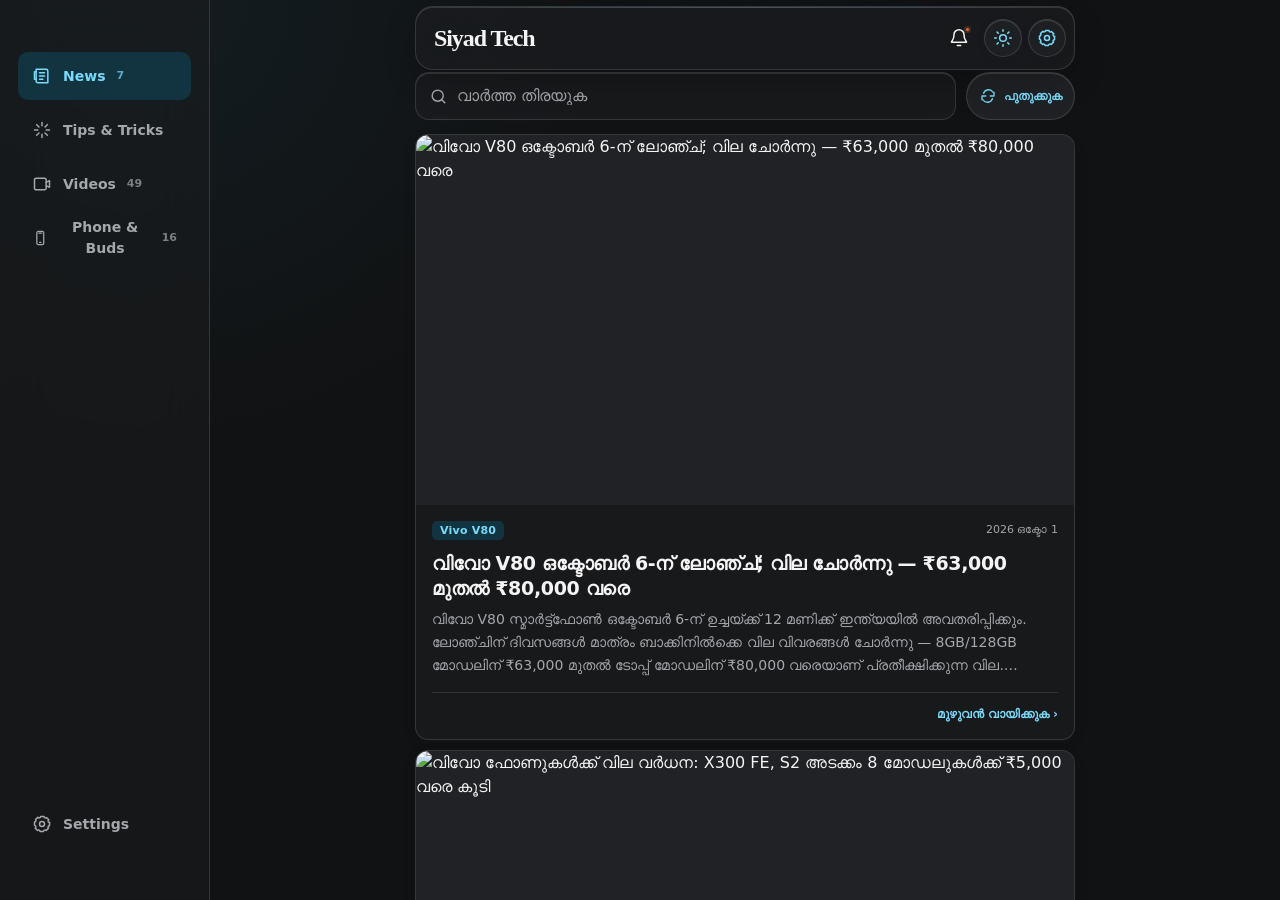
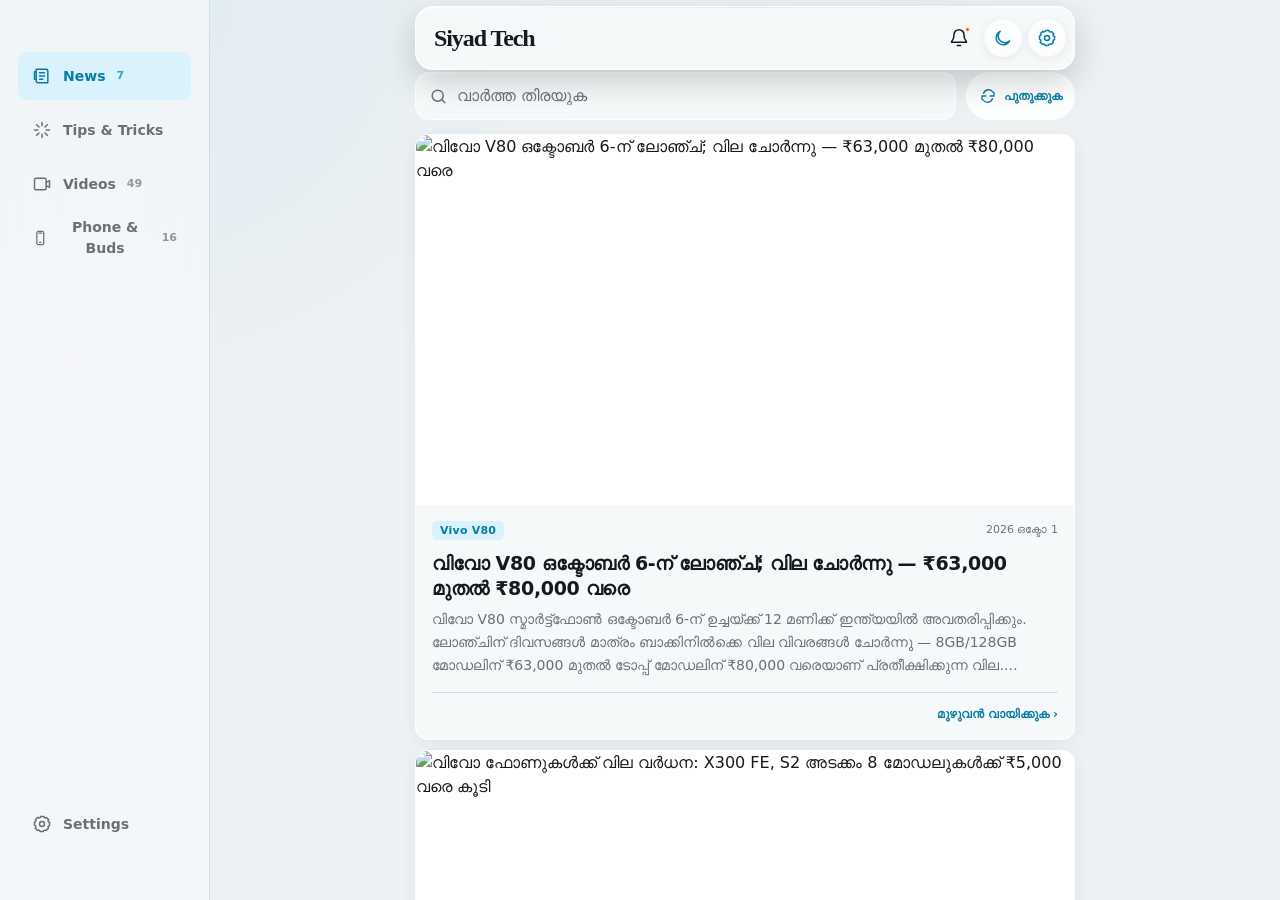
